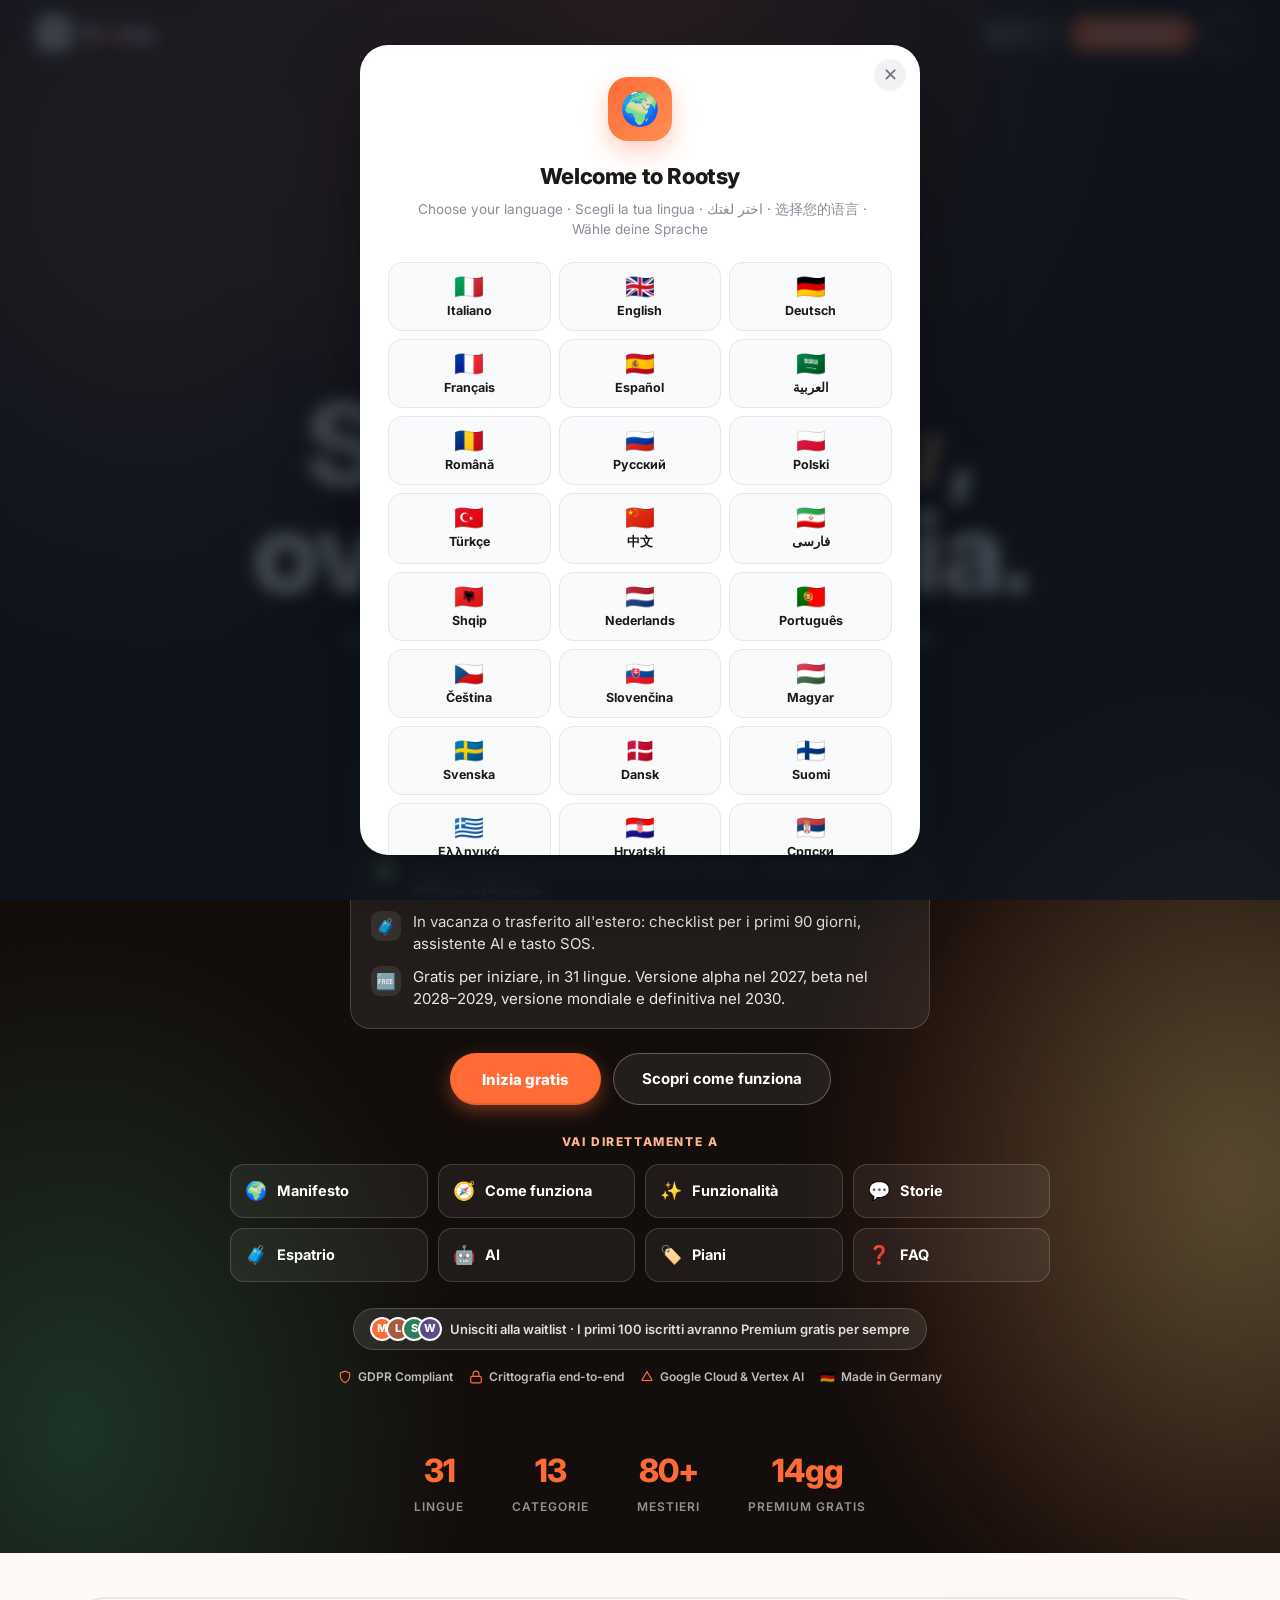
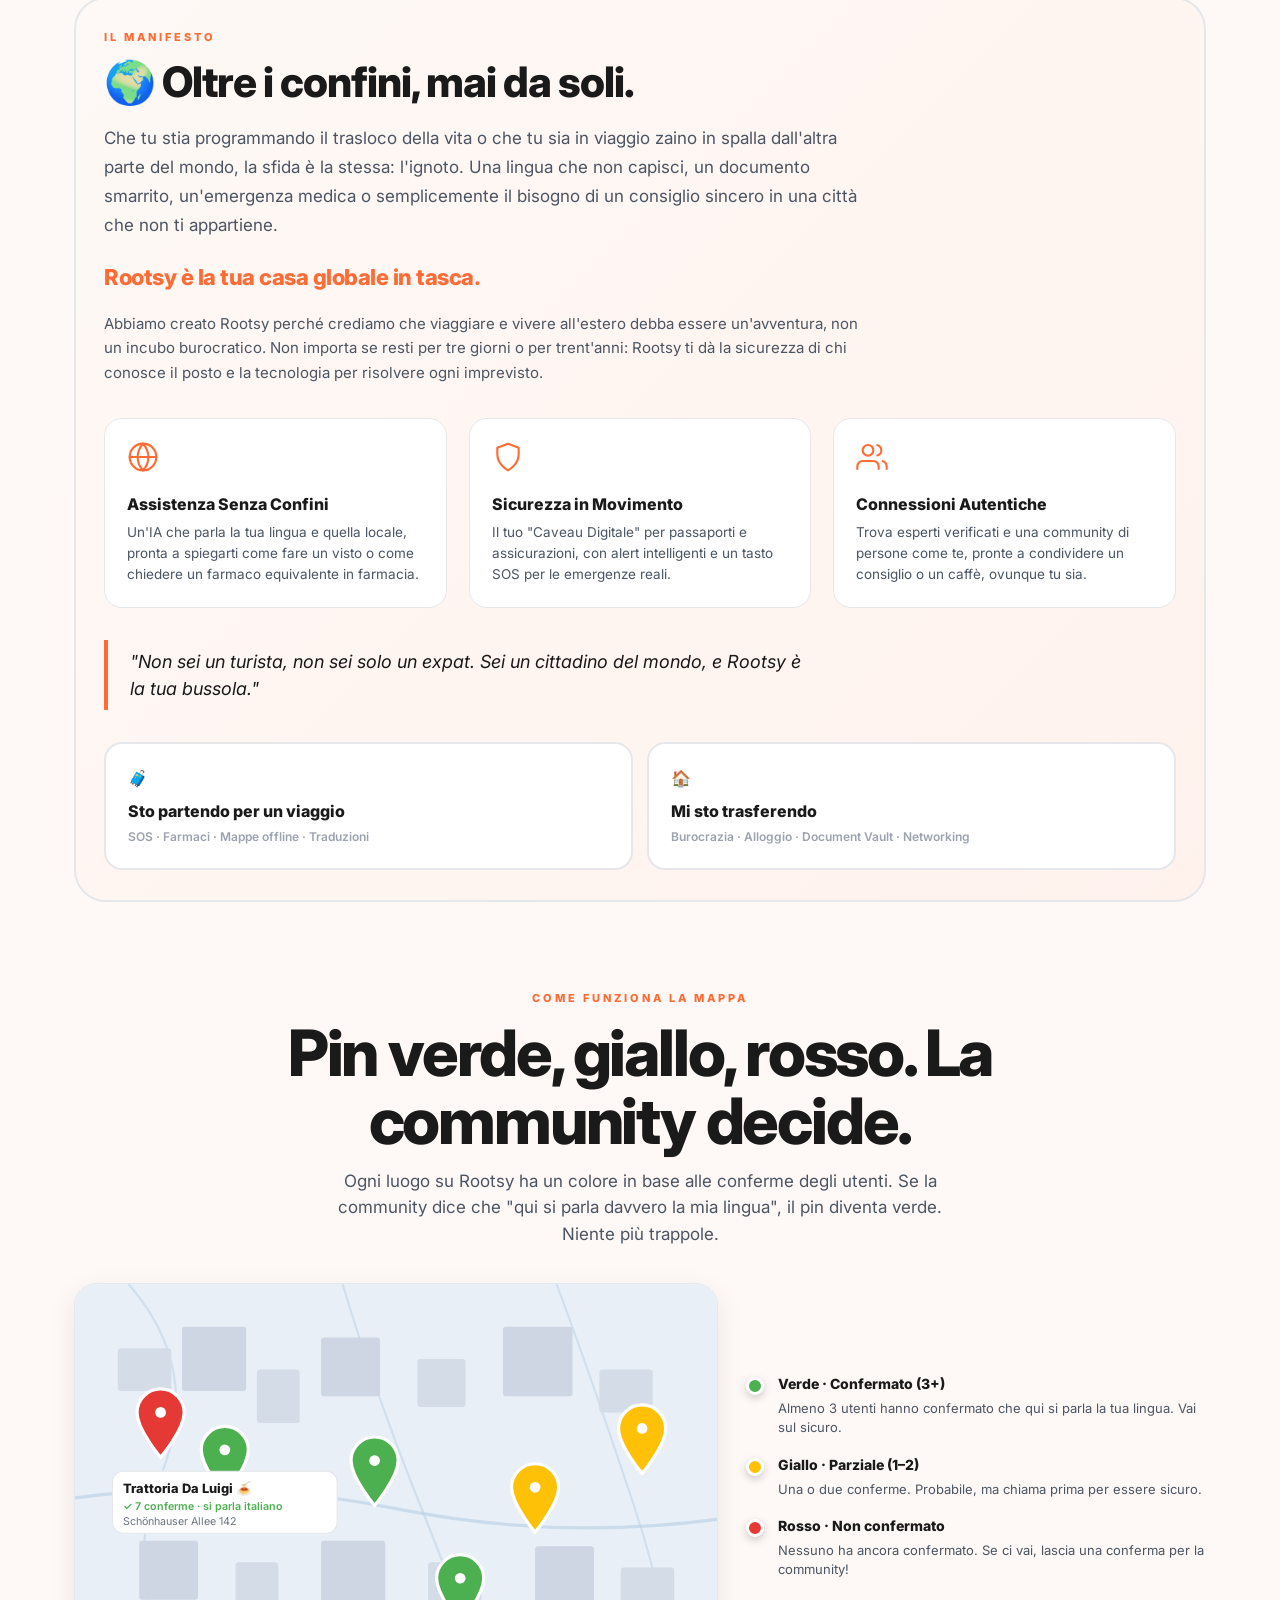
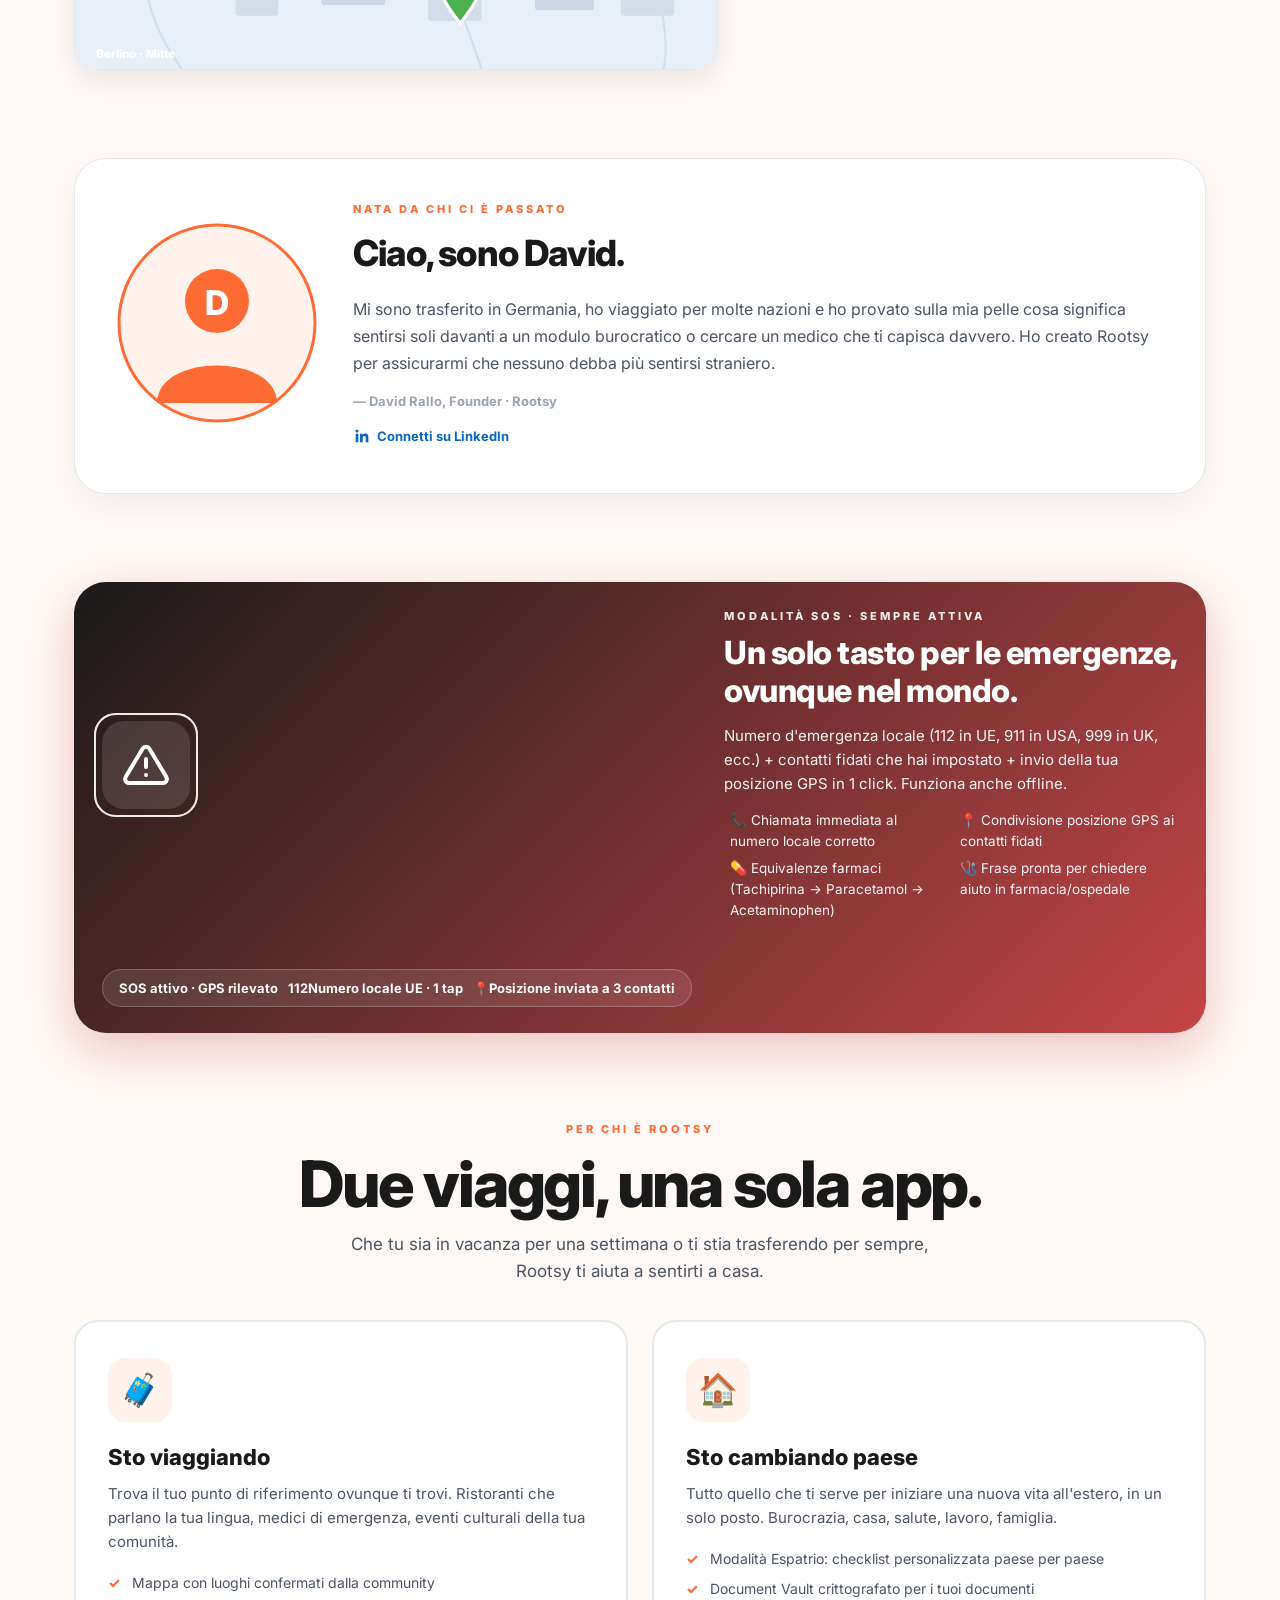
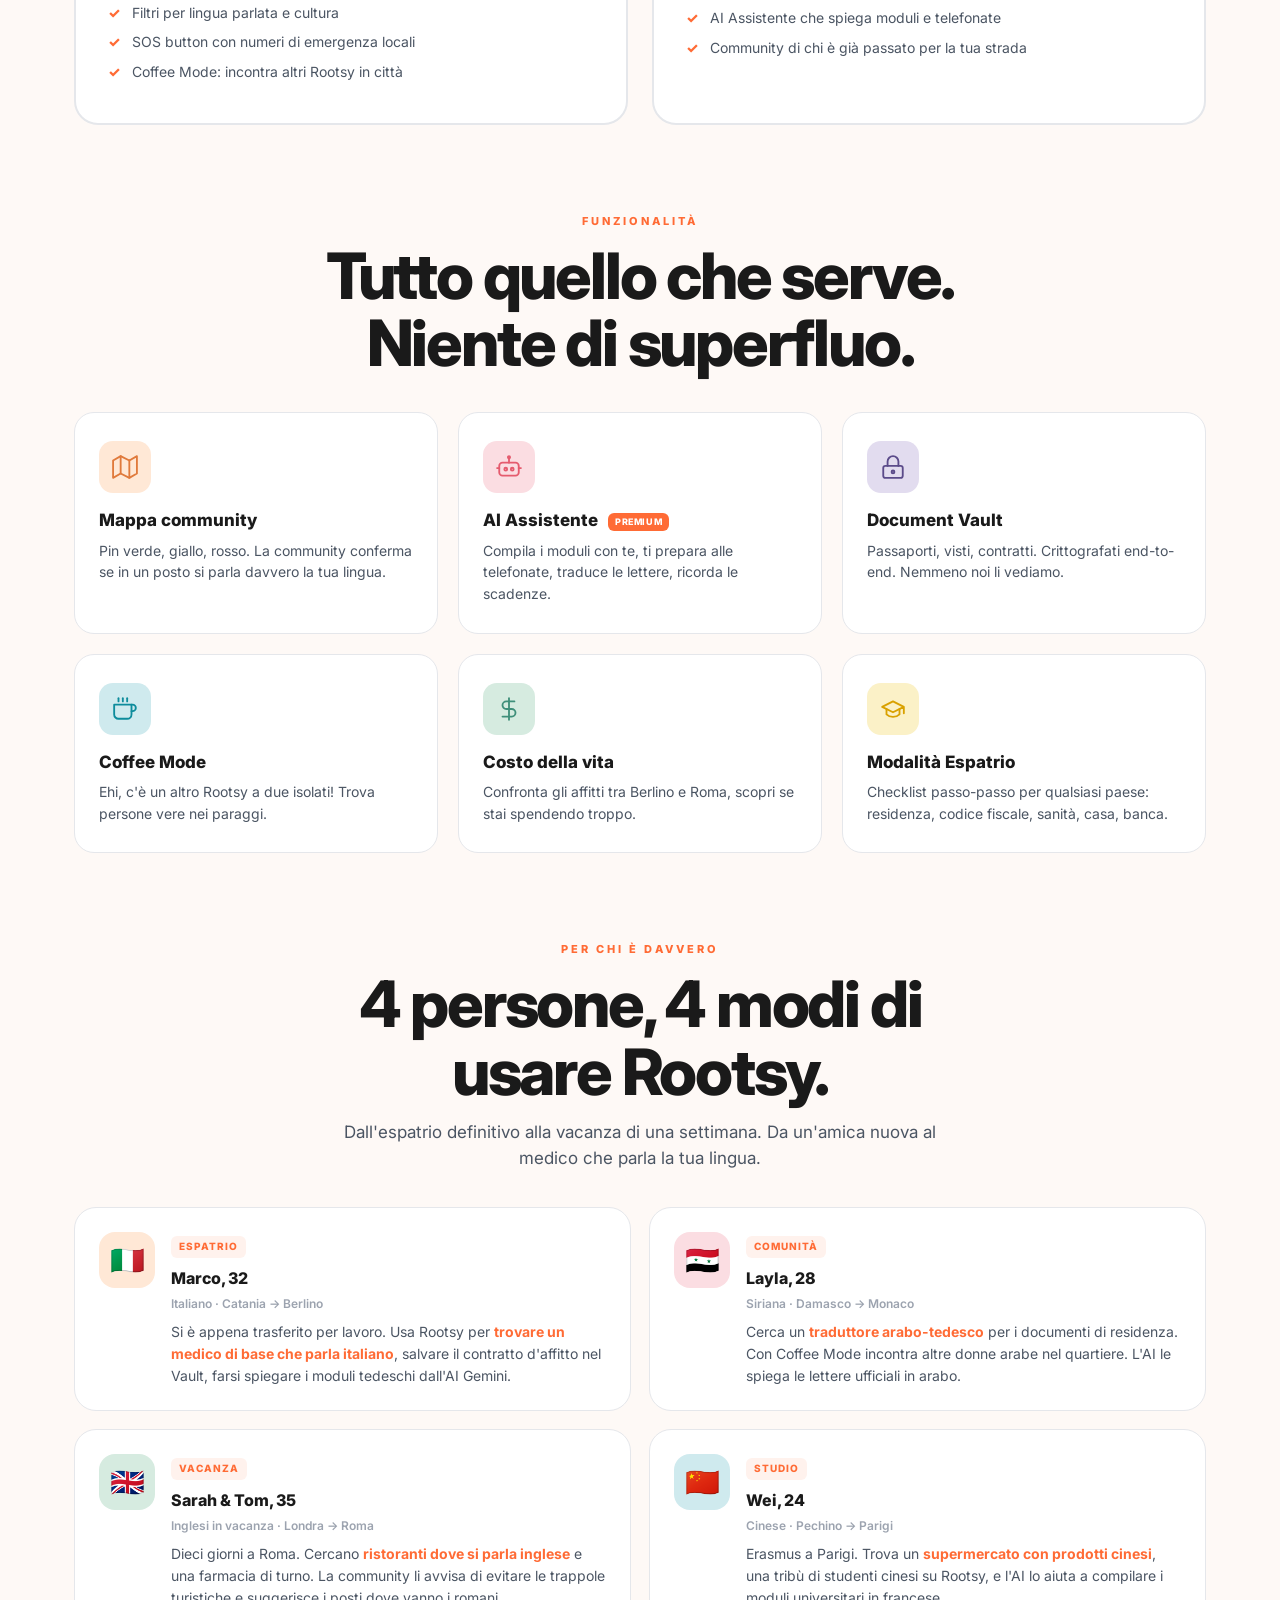
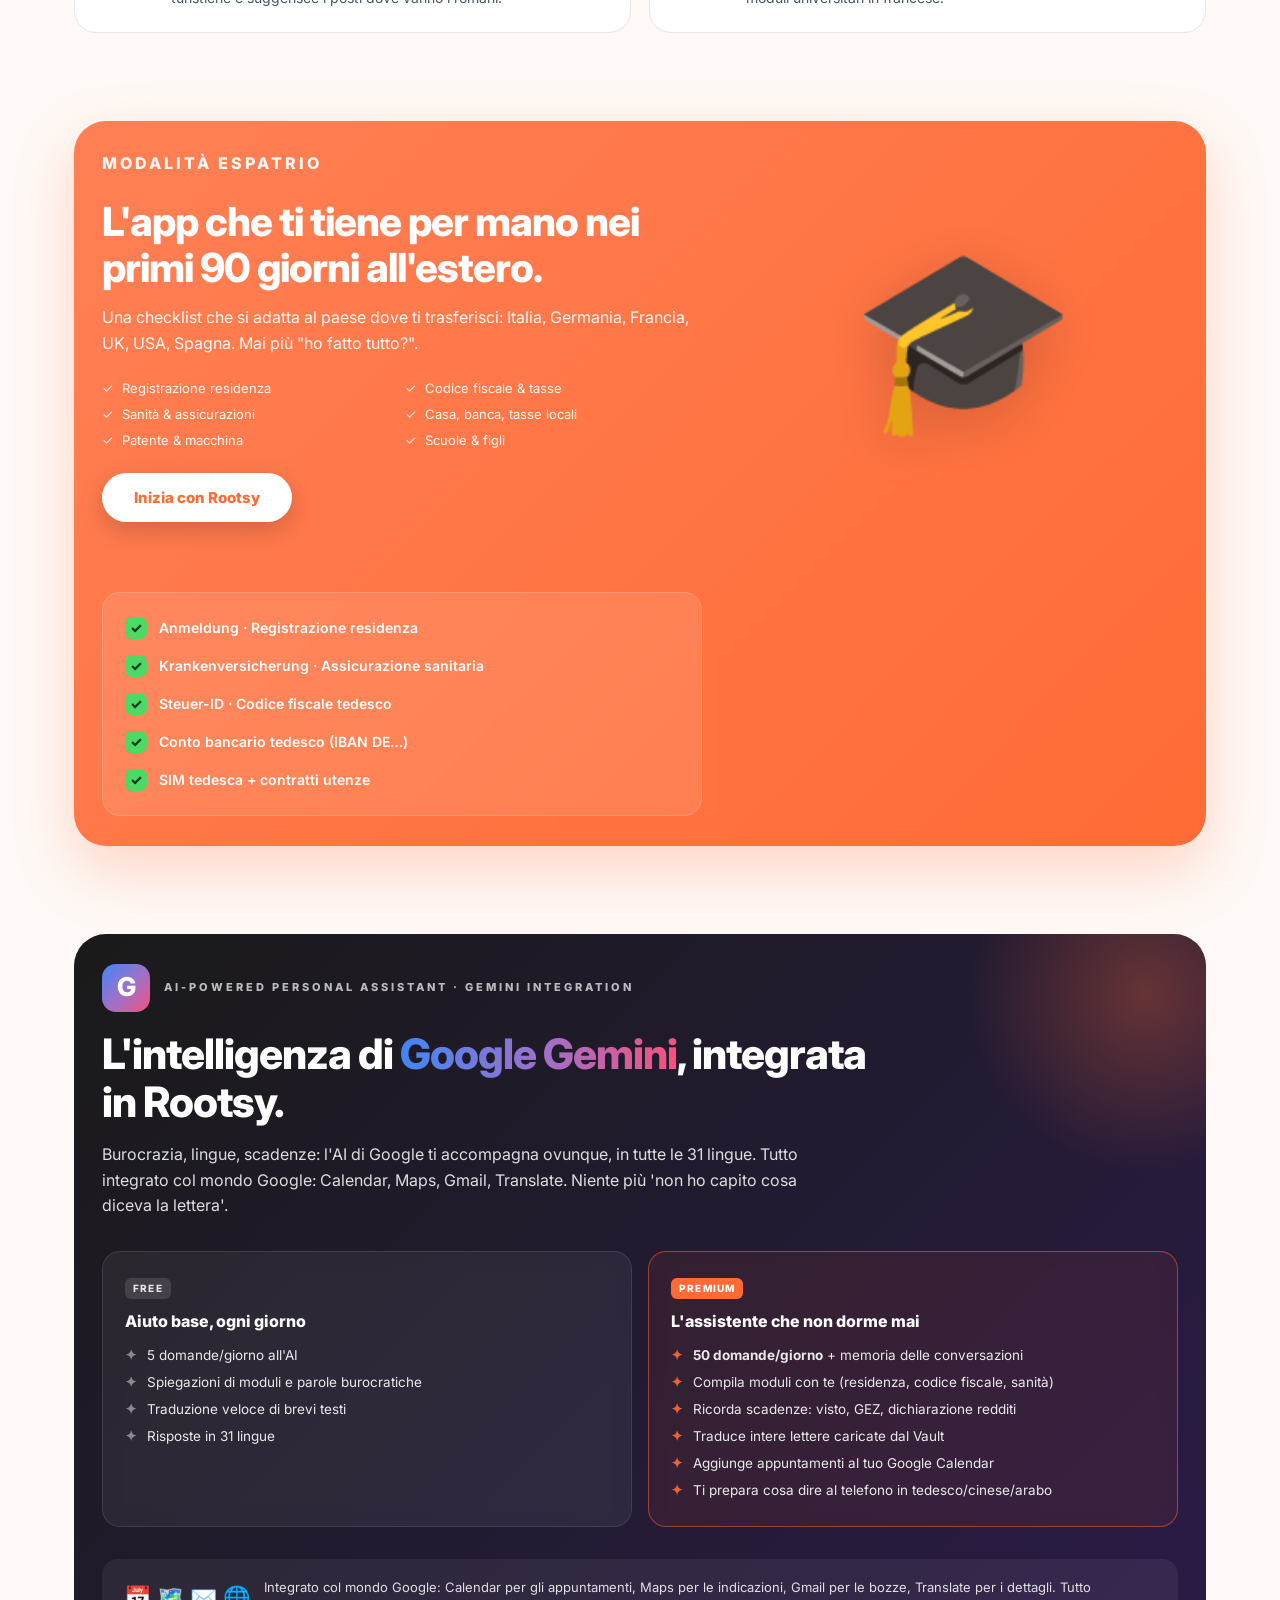
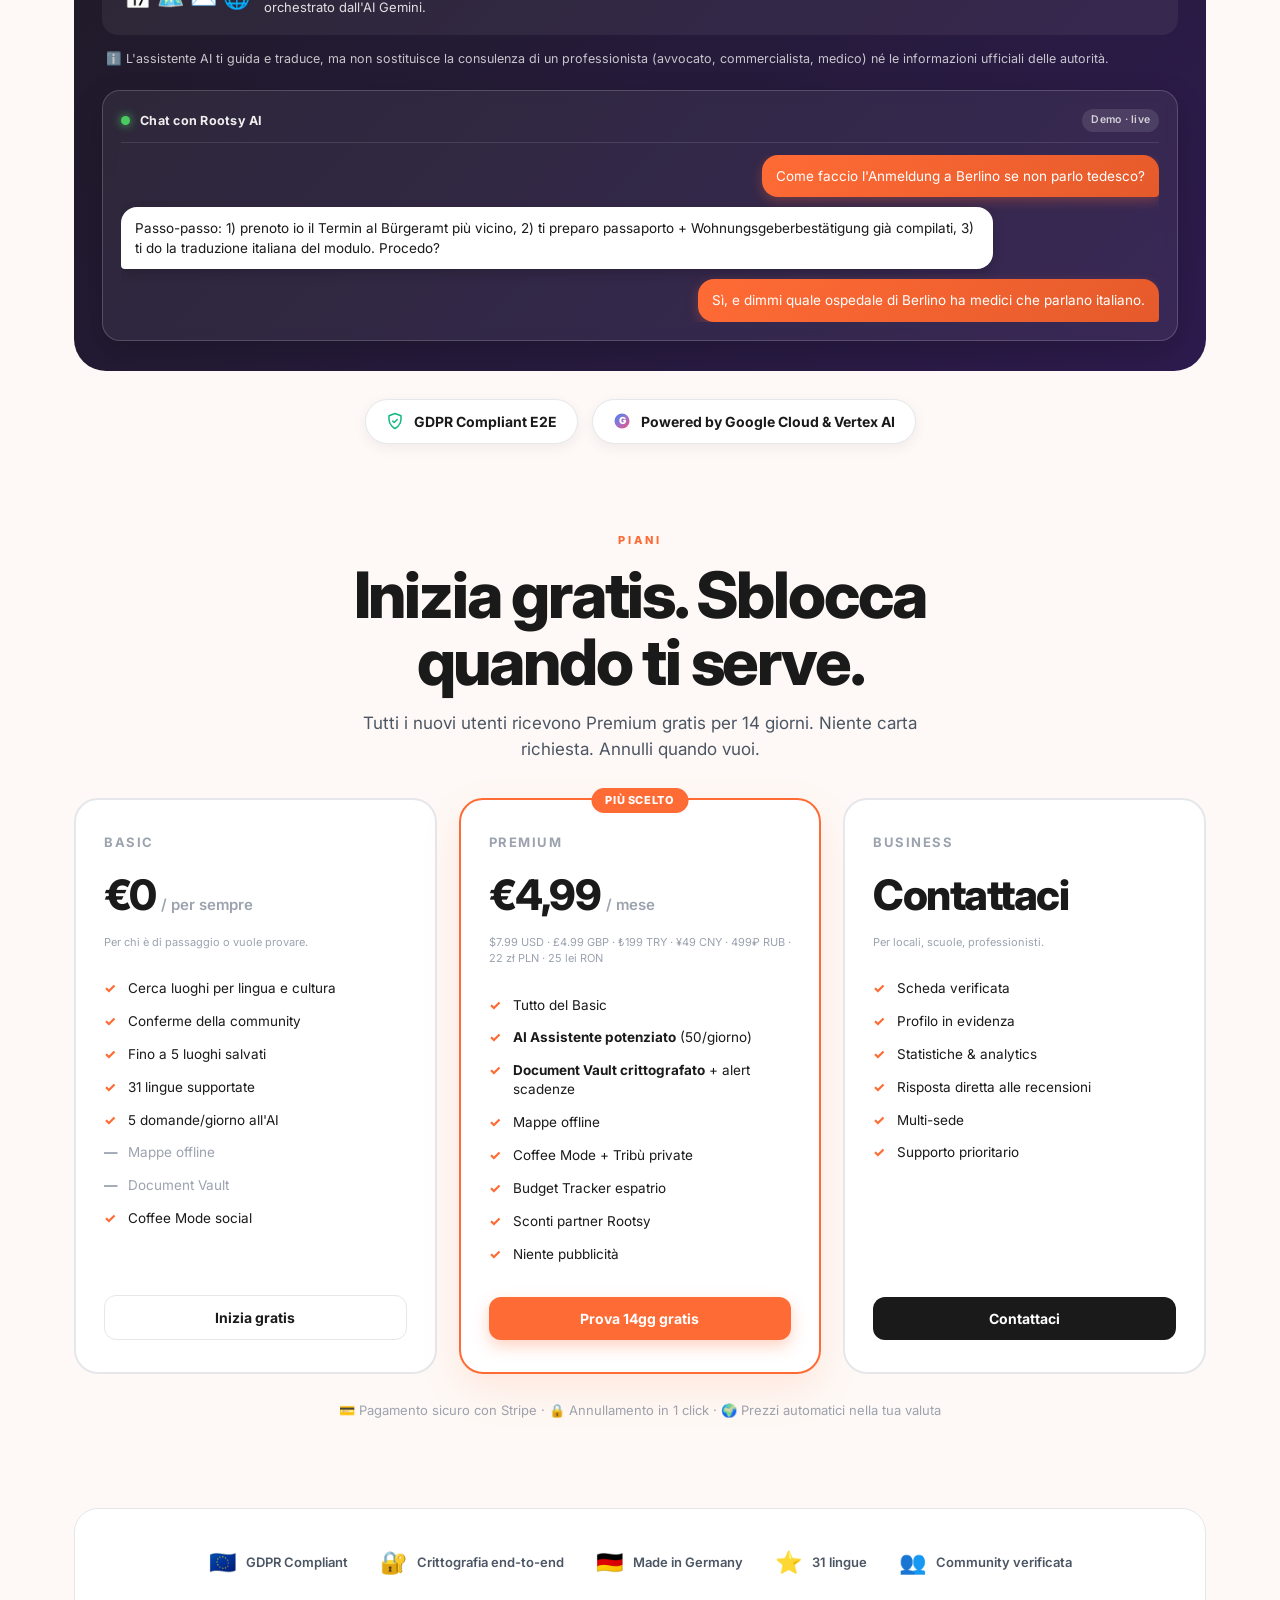
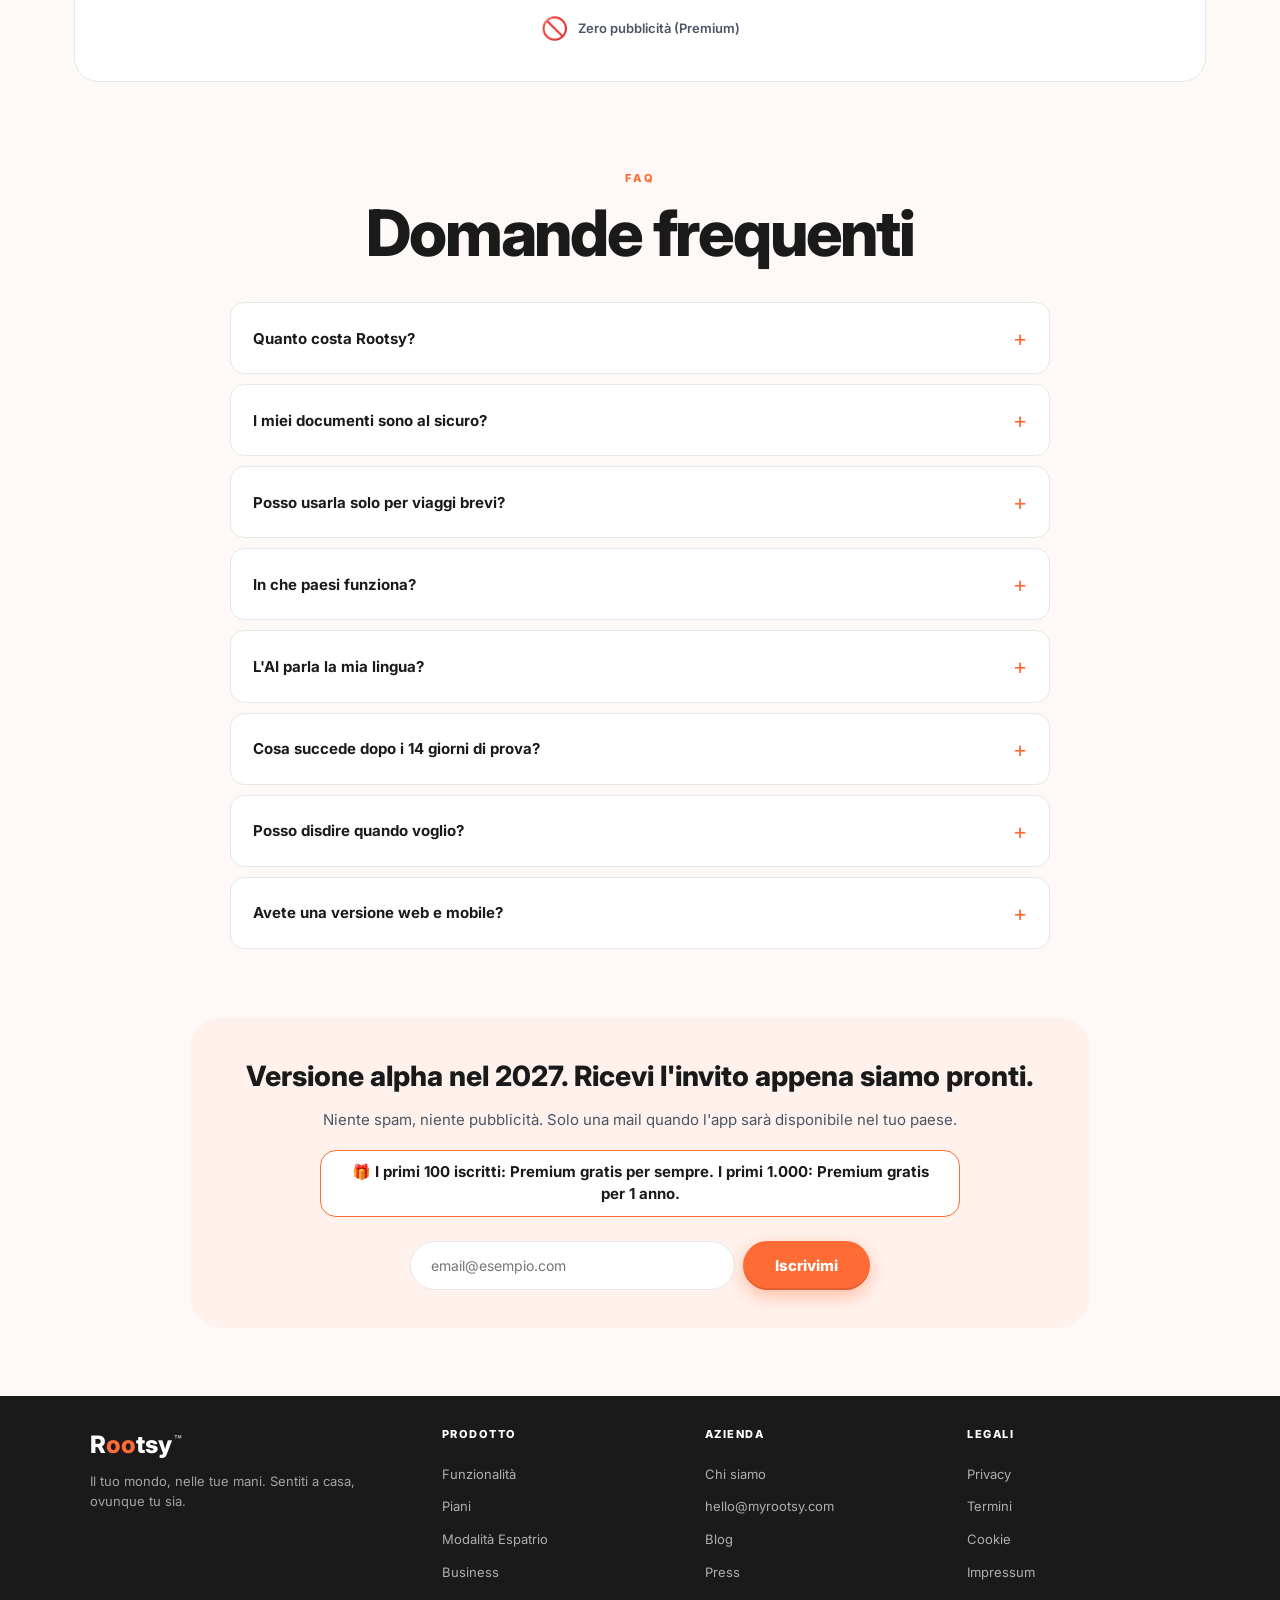
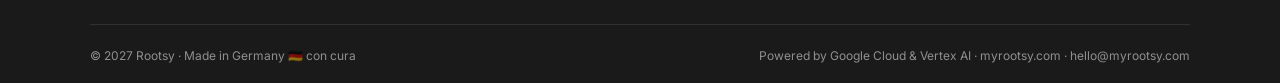
==== deploy/index.html @ c1e220be "Sito: codice di verifica Bing Webmaster Tools Co-Authored-By: Claude Opus 5.5 <noreply@anthropic.com" ====
<!DOCTYPE html>
<html lang="it">
<head>
<meta charset="UTF-8">
<meta name="viewport" content="width=device-width, initial-scale=1.0">
<meta name="msvalidate.01" content="74DC4D573C3343019129E6512A2AF3D1" />
<title>Rootsy — App per viaggiare e trasferirsi all'estero nella tua lingua</title>
<meta name="description" content="L&#x27;app per viaggi ed espatrio: trova ristoranti, medici, negozi e comunità che parlano la tua lingua, ovunque nel mondo. Aiuto con la burocrazia, assistente AI e SOS. In 31 lingue.">
<meta property="og:title" content="Rootsy — Travel &amp; moving-abroad app in your own language">
<meta property="og:description" content="The app for travel and moving abroad: find restaurants, doctors, shops and communities that speak your language, anywhere in the world. Paperwork help, AI assistant and SOS. In 31 languages.">
<meta property="og:image" content="https://myrootsy.com/og-image.png">
<meta property="og:image:width" content="1200">
<meta property="og:image:height" content="630">
<meta name="twitter:card" content="summary_large_image">
<meta name="twitter:title" content="Rootsy — Travel &amp; moving-abroad app in your own language">
<meta name="twitter:description" content="The app for travel and moving abroad: find restaurants, doctors, shops and communities that speak your language, anywhere in the world. Paperwork help, AI assistant and SOS. In 31 languages.">
<meta name="twitter:image" content="https://myrootsy.com/og-image.png">
<meta property="og:url" content="https://myrootsy.com/">
<!-- seo:start -->
<link rel="canonical" href="https://myrootsy.com/">
<link rel="alternate" hreflang="it" href="https://myrootsy.com/it/">
<link rel="alternate" hreflang="en" href="https://myrootsy.com/en/">
<link rel="alternate" hreflang="de" href="https://myrootsy.com/de/">
<link rel="alternate" hreflang="fr" href="https://myrootsy.com/fr/">
<link rel="alternate" hreflang="es" href="https://myrootsy.com/es/">
<link rel="alternate" hreflang="ar" href="https://myrootsy.com/ar/">
<link rel="alternate" hreflang="ro" href="https://myrootsy.com/ro/">
<link rel="alternate" hreflang="ru" href="https://myrootsy.com/ru/">
<link rel="alternate" hreflang="pl" href="https://myrootsy.com/pl/">
<link rel="alternate" hreflang="tr" href="https://myrootsy.com/tr/">
<link rel="alternate" hreflang="zh" href="https://myrootsy.com/zh/">
<link rel="alternate" hreflang="fa" href="https://myrootsy.com/fa/">
<link rel="alternate" hreflang="sq" href="https://myrootsy.com/sq/">
<link rel="alternate" hreflang="nl" href="https://myrootsy.com/nl/">
<link rel="alternate" hreflang="pt" href="https://myrootsy.com/pt/">
<link rel="alternate" hreflang="cs" href="https://myrootsy.com/cs/">
<link rel="alternate" hreflang="sk" href="https://myrootsy.com/sk/">
<link rel="alternate" hreflang="hu" href="https://myrootsy.com/hu/">
<link rel="alternate" hreflang="sv" href="https://myrootsy.com/sv/">
<link rel="alternate" hreflang="da" href="https://myrootsy.com/da/">
<link rel="alternate" hreflang="fi" href="https://myrootsy.com/fi/">
<link rel="alternate" hreflang="el" href="https://myrootsy.com/el/">
<link rel="alternate" hreflang="hr" href="https://myrootsy.com/hr/">
<link rel="alternate" hreflang="sr" href="https://myrootsy.com/sr/">
<link rel="alternate" hreflang="bg" href="https://myrootsy.com/bg/">
<link rel="alternate" hreflang="sl" href="https://myrootsy.com/sl/">
<link rel="alternate" hreflang="nb" href="https://myrootsy.com/nb/">
<link rel="alternate" hreflang="et" href="https://myrootsy.com/et/">
<link rel="alternate" hreflang="lv" href="https://myrootsy.com/lv/">
<link rel="alternate" hreflang="lt" href="https://myrootsy.com/lt/">
<link rel="alternate" hreflang="uk" href="https://myrootsy.com/uk/">
<link rel="alternate" hreflang="x-default" href="https://myrootsy.com/">
<!-- seo:end -->
<script type="application/ld+json">
{"@context":"https://schema.org","@graph":[
 {"@type":"Organization","@id":"https://myrootsy.com/#org","name":"Rootsy","url":"https://myrootsy.com/","logo":"https://myrootsy.com/rootsy-logo.jpg.jpeg","email":"hello@myrootsy.com","founder":{"@type":"Person","name":"David Rallo"}},
 {"@type":"WebSite","@id":"https://myrootsy.com/#site","name":"Rootsy","url":"https://myrootsy.com/","publisher":{"@id":"https://myrootsy.com/#org"},"inLanguage":["it","en","de","fr","es","ar","ro","ru","pl","tr","zh","fa","sq","nl","pt","cs","sk","hu","sv","da","fi","el","hr","sr","bg","sl","nb","et","lv","lt","uk"]}
]}
</script>
<link rel="icon" type="image/jpeg" href="/rootsy-logo.jpg.jpeg">
<link href="https://fonts.googleapis.com/css2?family=Inter:wght@400;500;600;700;800;900&display=swap" rel="stylesheet">
<style>
  :root {
    --orange: #FF6B35; --orange-light: #FF8055; --orange-soft: #FFF2ED;
    --terracotta: #A85B3C; --green: #2E7D5C;
    --cream: #FEF9F6; --white: #FFFFFF;
    --text: #1a1a1a; --text-mid: #4B5563; --text-soft: #9CA3AF; --text-muted: #6B7280;
    --border: #E5E7EB; --bg-soft: #F9FAFB;
  }
  *, *::before, *::after { box-sizing: border-box; margin: 0; padding: 0; }
  html { scroll-behavior: smooth; }
  body { font-family: 'Inter', -apple-system, BlinkMacSystemFont, 'Segoe UI', Roboto, sans-serif; background: var(--cream); color: var(--text); line-height: 1.55; -webkit-font-smoothing: antialiased; overflow-x: hidden; }
  [dir="rtl"] body { font-family: 'Inter', 'Tajawal', sans-serif; }
  a { color: var(--orange); text-decoration: none; }

  /* === NAV === */
  nav { position: fixed; top: 0; left: 0; right: 0; z-index: 100; display: flex; align-items: center; justify-content: space-between; padding: 14px 36px; background: rgba(254,249,246,0.93); backdrop-filter: blur(16px); border-bottom: 1px solid var(--border); }
  .nav-logo { display: flex; align-items: center; gap: 10px; text-decoration: none; }
  .nav-logo img { width: 36px; height: 36px; border-radius: 10px; object-fit: cover; }
  .nav-logo span { font-size: 22px; font-weight: 800; color: var(--text); letter-spacing: -0.5px; }
  .nav-logo span em { color: var(--orange); font-style: normal; }
  /* Link inline disattivati: ora SEMPRE hamburger menu (David, 2026-05-30) */
  .nav-links { display: none; }
  .nav-links a { font-size: 14px; font-weight: 500; color: var(--text-mid); transition: color .2s; }
  .nav-links a:hover { color: var(--orange); }
  .nav-right { display: flex; align-items: center; gap: 12px; }
  .lang-switcher { display: flex; gap: 2px; background: var(--bg-soft); border: 1px solid var(--border); border-radius: 999px; padding: 3px; }
  .lang-btn { background: none; border: none; cursor: pointer; font-family: inherit; font-size: 11px; font-weight: 700; color: var(--text-soft); padding: 5px 10px; border-radius: 999px; transition: all .15s; }
  .lang-btn.active { background: var(--orange); color: white; }
  .nav-cta { background: var(--orange); color: var(--white); border: none; border-radius: 24px; padding: 9px 22px; font-size: 14px; font-weight: 700; cursor: pointer; font-family: inherit; transition: transform .15s, box-shadow .15s; box-shadow: 0 4px 14px rgba(255,107,53,0.25); }
  .nav-cta:hover { transform: translateY(-1px); box-shadow: 0 6px 20px rgba(255,107,53,0.35); }
  /* Hamburger mobile */
  .nav-burger { display: inline-flex; background: transparent; border: 1px solid var(--border); border-radius: 10px; width: 38px; height: 38px; cursor: pointer; align-items: center; justify-content: center; padding: 0; transition: all .15s; }
  .nav-burger:hover { border-color: var(--orange); }
  .nav-burger span { display: block; width: 18px; height: 2px; background: var(--text); border-radius: 2px; position: relative; transition: all .25s; }
  .nav-burger span::before, .nav-burger span::after { content: ''; position: absolute; left: 0; width: 18px; height: 2px; background: var(--text); border-radius: 2px; transition: all .25s; }
  .nav-burger span::before { top: -6px; }
  .nav-burger span::after { top: 6px; }
  body.menu-open .nav-burger span { background: transparent; }
  body.menu-open .nav-burger span::before { transform: rotate(45deg) translate(4px,4px); }
  body.menu-open .nav-burger span::after { transform: rotate(-45deg) translate(4px,-4px); }
  /* Mobile drawer */
  .nav-drawer { position: fixed; top: 0; right: 0; width: min(86vw, 360px); height: 100vh; background: var(--cream, #FEF9F6); z-index: 999; transform: translateX(100%); transition: transform .35s cubic-bezier(.4,0,.2,1); display: flex; flex-direction: column; padding: 80px 28px 30px; box-shadow: -10px 0 40px rgba(0,0,0,.18); overflow-y: auto; }
  body.menu-open .nav-drawer { transform: translateX(0); }
  .nav-drawer a { font-size: 17px; font-weight: 700; color: var(--text); padding: 14px 4px; border-bottom: 1px solid var(--border); text-decoration: none; transition: color .15s; }
  .nav-drawer a:hover, .nav-drawer a:active { color: var(--orange); }
  .nav-drawer .nav-drawer-cta { margin-top: 22px; background: var(--orange); color: white; border: 0; padding: 14px; border-radius: 14px; font-size: 16px; font-weight: 800; cursor: pointer; }
  .nav-drawer-backdrop { position: fixed; inset: 0; background: rgba(0,0,0,.45); z-index: 998; opacity: 0; pointer-events: none; transition: opacity .3s; }
  body.menu-open .nav-drawer-backdrop { opacity: 1; pointer-events: auto; }

  /* === HERO === */
  .hero { min-height: 62vh; display: flex; flex-direction: column; align-items: center; justify-content: center; text-align: center; padding: 80px 24px 36px; position: relative; overflow: hidden; }
  .hero::before { content: ''; position: absolute; inset: 0; background: radial-gradient(ellipse 80% 60% at 50% 0%, rgba(255,107,53,0.10) 0%, transparent 70%), radial-gradient(ellipse 50% 40% at 80% 80%, rgba(46,125,92,0.06) 0%, transparent 60%); z-index: 0; }
  .hero > * { position: relative; z-index: 1; }
  .hero-badge { display: inline-flex; align-items: center; gap: 8px; background: var(--orange-soft); border: 1px solid rgba(255,107,53,0.25); border-radius: 24px; padding: 6px 16px; font-size: 11px; font-weight: 700; color: var(--orange); margin-bottom: 28px; letter-spacing: 1.2px; text-transform: uppercase; }
  .hero-badge .dot { width: 6px; height: 6px; background: var(--orange); border-radius: 50%; animation: pulse 2s infinite; }
  @keyframes pulse { 0%,100%{opacity:1;transform:scale(1)} 50%{opacity:0.5;transform:scale(1.3)} }
  .hero-logo { width: 88px; height: 88px; border-radius: 22px; object-fit: cover; margin-bottom: 28px; box-shadow: 0 16px 48px rgba(255,107,53,0.20); }
  .hero h1 { font-size: clamp(38px, 6vw, 68px); font-weight: 800; line-height: 1.05; color: var(--text); margin-bottom: 18px; max-width: 820px; letter-spacing: -1.5px; }
  .hero h1 em { color: var(--orange); font-style: normal; }
  .hero .lead { font-size: 19px; color: var(--text-mid); max-width: 600px; margin: 0 auto 36px; font-weight: 500; }
  .hero-ctas { display: flex; gap: 12px; flex-wrap: wrap; justify-content: center; }
  .btn-primary { background: var(--orange); color: white; border: none; border-radius: 28px; padding: 15px 32px; font-size: 15px; font-weight: 800; cursor: pointer; font-family: inherit; transition: all .2s; box-shadow: 0 6px 18px rgba(255,107,53,0.40), inset 0 -2px 0 rgba(0,0,0,0.10); }
  .btn-primary:hover { transform: translateY(-2px); box-shadow: 0 10px 28px rgba(255,107,53,0.40); }
  .btn-outline { background: white; color: var(--text); border: 1.5px solid var(--border); border-radius: 28px; padding: 13.5px 28px; font-size: 15px; font-weight: 700; cursor: pointer; font-family: inherit; transition: all .2s; }
  .btn-outline:hover { border-color: var(--orange); color: var(--orange); }
  .hero-stats { display: flex; justify-content: center; gap: 48px; margin-top: 60px; flex-wrap: wrap; }
  .stat-item { text-align: center; }
  .stat-num { font-size: 32px; font-weight: 800; color: var(--orange); letter-spacing: -1px; }
  .stat-label { font-size: 12px; color: var(--text-soft); margin-top: 2px; font-weight: 600; text-transform: uppercase; letter-spacing: 1px; }

  /* === SECTIONS === */
  section { padding: 44px 24px; max-width: 1180px; margin: 0 auto; }
  .section-eyebrow { font-size: 11px; font-weight: 800; letter-spacing: 3px; color: var(--orange); text-transform: uppercase; margin-bottom: 12px; }
  .section-title { font-size: clamp(30px, 4vw, 48px); font-weight: 800; line-height: 1.15; color: var(--text); margin-bottom: 14px; letter-spacing: -1px; }
  .section-sub { font-size: 17px; color: var(--text-mid); max-width: 620px; }
  .section-head { text-align: center; margin: 0 auto 36px; max-width: 720px; }
  .section-head .section-sub { margin: 0 auto; }

  /* === DUE TARGET === */
  .targets { display: grid; grid-template-columns: 1fr 1fr; gap: 24px; }
  .target-card { background: white; border: 2px solid var(--border); border-radius: 24px; padding: 36px 32px; transition: all .25s; }
  .target-card:hover { border-color: var(--orange); transform: translateY(-4px); box-shadow: 0 16px 36px rgba(255,107,53,0.10); }
  .target-icon { width: 64px; height: 64px; border-radius: 18px; background: var(--orange-soft); display: flex; align-items: center; justify-content: center; font-size: 32px; margin-bottom: 18px; }
  .target-card h3 { font-size: 22px; font-weight: 800; margin-bottom: 8px; color: var(--text); }
  .target-card p { font-size: 15px; color: var(--text-mid); line-height: 1.6; margin-bottom: 14px; }
  .target-list { list-style: none; padding: 0; margin: 0; }
  .target-list li { font-size: 14px; color: var(--text-mid); padding: 4px 0 4px 24px; position: relative; }
  .target-list li::before { content: '✓'; position: absolute; left: 0; color: var(--orange); font-weight: 800; }

  /* === FEATURES === */
  .features { display: grid; grid-template-columns: repeat(3, 1fr); gap: 20px; }
  .feature { background: white; border: 1px solid var(--border); border-radius: 20px; padding: 28px 24px; transition: all .25s; }
  .feature:hover { border-color: var(--orange); transform: translateY(-3px); box-shadow: 0 12px 30px rgba(0,0,0,0.06); }
  .feature-icon { width: 52px; height: 52px; border-radius: 14px; display: flex; align-items: center; justify-content: center; font-size: 26px; margin-bottom: 14px; }
  .feature h3 { font-size: 17px; font-weight: 800; margin-bottom: 6px; color: var(--text); }
  .feature p { font-size: 14px; color: var(--text-mid); line-height: 1.55; }
  .feature-tag { display: inline-block; background: var(--orange); color: white; font-size: 9px; font-weight: 800; padding: 2px 7px; border-radius: 6px; margin-left: 6px; vertical-align: middle; letter-spacing: 0.6px; }

  /* === EXPAT BANNER === */
  .banner { background: linear-gradient(135deg, #FF8055 0%, #FF6B35 100%); border-radius: 32px; padding: 30px 28px; color: white; display: grid; grid-template-columns: 1.4fr 1fr; gap: 48px; align-items: center; box-shadow: 0 24px 60px rgba(255,107,53,0.25); }
  .banner-eyebrow { font-size: 11px; font-weight: 800; letter-spacing: 3px; text-transform: uppercase; opacity: 0.9; margin-bottom: 14px; }
  .banner h2 { font-size: clamp(26px, 3.5vw, 40px); font-weight: 800; line-height: 1.15; margin-bottom: 14px; letter-spacing: -1px; }
  .banner p { font-size: 16px; opacity: 0.95; line-height: 1.6; margin-bottom: 22px; }
  .banner-list { list-style: none; padding: 0; margin: 0 0 22px; display: grid; grid-template-columns: 1fr 1fr; gap: 6px; }
  .banner-list li { font-size: 13px; opacity: 0.95; padding-left: 20px; position: relative; }
  .banner-list li::before { content: '✓'; position: absolute; left: 0; opacity: 0.9; }
  .banner .btn-primary { background: white; color: var(--orange); box-shadow: 0 8px 24px rgba(0,0,0,0.18); }
  .banner-art { font-size: 180px; text-align: center; opacity: 0.95; line-height: 1; filter: drop-shadow(0 12px 30px rgba(0,0,0,0.18)); }

  /* === PRICING === */
  .pricing { display: grid; grid-template-columns: repeat(3, 1fr); gap: 22px; }
  .price-card { background: white; border: 2px solid var(--border); border-radius: 24px; padding: 32px 28px; position: relative; display: flex; flex-direction: column; }
  .price-card.featured { border-color: var(--orange); box-shadow: 0 16px 40px rgba(255,107,53,0.12); transform: translateY(-8px); }
  .price-badge { position: absolute; top: -12px; left: 50%; transform: translateX(-50%); background: var(--orange); color: white; font-size: 11px; font-weight: 800; padding: 4px 14px; border-radius: 999px; letter-spacing: 0.6px; }
  .plan-name { font-size: 13px; font-weight: 700; text-transform: uppercase; letter-spacing: 1.5px; color: var(--text-soft); margin-bottom: 10px; }
  .plan-price { display: flex; align-items: baseline; gap: 6px; margin-bottom: 6px; }
  .price-amount { font-size: 42px; font-weight: 800; color: var(--text); letter-spacing: -1.5px; }
  .price-period { font-size: 15px; color: var(--text-soft); font-weight: 600; }
  .price-alt { font-size: 11px; color: var(--text-soft); margin-bottom: 22px; line-height: 1.5; }
  .price-features { list-style: none; padding: 0; margin: 0 0 26px; flex: 1; }
  .price-features li { font-size: 13.5px; color: var(--text); padding: 7px 0 7px 24px; position: relative; line-height: 1.4; }
  .price-features li::before { content: '✓'; position: absolute; left: 0; color: var(--orange); font-weight: 800; }
  .price-features li.muted { color: var(--text-soft); }
  .price-features li.muted::before { content: '—'; color: var(--text-soft); }
  .price-cta { width: 100%; padding: 13px; border-radius: 12px; font-size: 14px; font-weight: 700; cursor: pointer; font-family: inherit; border: none; transition: all .15s; }
  .price-cta.primary { background: var(--orange); color: white; box-shadow: 0 6px 16px rgba(255,107,53,0.30); }
  .price-cta.primary:hover { transform: translateY(-1px); }
  .price-cta.outline { background: white; color: var(--text); border: 1.5px solid var(--border); }
  .price-cta.outline:hover { border-color: var(--orange); color: var(--orange); }
  .price-cta.dark { background: var(--text); color: white; }
  .pricing-note { text-align: center; margin-top: 26px; font-size: 13px; color: var(--text-soft); }

  /* === TRUST === */
  .trust { background: white; border-radius: 24px; padding: 36px 40px; border: 1px solid var(--border); display: flex; gap: 32px; flex-wrap: wrap; align-items: center; justify-content: center; }
  .trust-item { display: flex; align-items: center; gap: 10px; font-size: 13px; font-weight: 600; color: var(--text-mid); }
  .trust-item .ico { font-size: 22px; }

  /* === FAQ === */
  .faq-list { max-width: 820px; margin: 0 auto; display: flex; flex-direction: column; gap: 10px; }
  .faq-item { background: white; border: 1px solid var(--border); border-radius: 14px; overflow: hidden; transition: border-color .2s; }
  .faq-item[open] { border-color: var(--orange); }
  .faq-item summary { padding: 18px 22px; font-size: 15px; font-weight: 700; cursor: pointer; list-style: none; display: flex; justify-content: space-between; align-items: center; gap: 12px; color: var(--text); }
  .faq-item summary::-webkit-details-marker { display: none; }
  .faq-item summary::after { content: '+'; font-size: 22px; color: var(--orange); font-weight: 400; transition: transform .2s; }
  .faq-item[open] summary::after { transform: rotate(45deg); }
  .faq-item .faq-body { padding: 0 22px 18px; font-size: 14px; color: var(--text-mid); line-height: 1.65; }

  /* === BUSINESS === */
  .biz { background: var(--text); color: white; border-radius: 32px; padding: 30px 28px; display: grid; grid-template-columns: 1.3fr 1fr; gap: 40px; align-items: center; }
  .biz h2 { font-size: clamp(26px, 3.5vw, 38px); font-weight: 800; margin-bottom: 14px; letter-spacing: -0.8px; line-height: 1.2; }
  .biz p { font-size: 16px; opacity: 0.85; margin-bottom: 22px; line-height: 1.6; }
  .biz-form { display: flex; gap: 8px; flex-wrap: wrap; }
  .biz-form input { flex: 1; min-width: 220px; padding: 14px 18px; border: none; border-radius: 12px; font-family: inherit; font-size: 14px; }

  /* === BETA === */
  .beta { text-align: center; padding: 38px 24px; background: var(--orange-soft); border-radius: 32px; max-width: 900px; margin: 24px auto; }
  .beta h2 { font-size: 28px; font-weight: 800; margin-bottom: 10px; color: var(--text); }
  .beta p { font-size: 15px; color: var(--text-mid); margin-bottom: 24px; }
  .beta p.beta-perk { display: inline-block; background: #fff; border: 1.5px solid var(--orange); color: var(--text); font-weight: 700; font-size: 15px; line-height: 1.5; padding: 10px 18px; border-radius: 16px; margin: -6px auto 24px; max-width: 640px; }
  .beta-form { display: flex; gap: 8px; max-width: 460px; margin: 0 auto; flex-wrap: wrap; justify-content: center; }
  .beta-form input { flex: 1; min-width: 240px; padding: 14px 20px; border: 1.5px solid var(--border); border-radius: 28px; font-family: inherit; font-size: 14px; background: white; }

  /* === FOOTER === */
  footer { background: var(--text); color: rgba(255,255,255,0.85); padding: 30px 24px 18px; }
  .foot-grid { max-width: 1100px; margin: 0 auto; display: grid; grid-template-columns: 1.4fr 1fr 1fr 1fr; gap: 40px; padding-bottom: 36px; border-bottom: 1px solid rgba(255,255,255,0.10); }
  .foot-brand h3 { font-size: 24px; font-weight: 800; color: white; margin-bottom: 8px; }
  .foot-brand p { font-size: 13px; opacity: 0.7; line-height: 1.6; max-width: 320px; }
  .foot-col h4 { font-size: 11px; font-weight: 800; text-transform: uppercase; letter-spacing: 1.5px; color: white; margin-bottom: 14px; }
  .foot-col ul { list-style: none; padding: 0; margin: 0; }
  .foot-col li { padding: 4px 0; }
  .foot-col a { color: rgba(255,255,255,0.65); font-size: 13px; }
  .foot-col a:hover { color: var(--orange); }
  .foot-bottom { max-width: 1100px; margin: 0 auto; padding-top: 22px; display: flex; justify-content: space-between; align-items: center; flex-wrap: wrap; gap: 12px; font-size: 12px; opacity: 0.6; }

    /* === GEMINI === */
  .gemini { background: linear-gradient(135deg, #1a1a1a 0%, #2d1b4e 100%); border-radius: 32px; padding: 30px 28px; color: white; position: relative; overflow: hidden; }
  .gemini::before { content: ''; position: absolute; top: -120px; right: -120px; width: 360px; height: 360px; border-radius: 50%; background: radial-gradient(circle, rgba(255,107,53,0.30) 0%, transparent 70%); }
  .gemini-head { display: flex; align-items: center; gap: 14px; margin-bottom: 18px; position: relative; z-index: 1; }
  .gemini-logo { width: 48px; height: 48px; border-radius: 14px; background: linear-gradient(135deg, #4285F4 0%, #9B72CB 50%, #F6517E 100%); display: flex; align-items: center; justify-content: center; font-size: 26px; font-weight: 800; color: white; flex-shrink: 0; }
  .gemini-eyebrow { font-size: 11px; font-weight: 800; letter-spacing: 3px; text-transform: uppercase; opacity: 0.7; }
  .gemini-title { font-size: clamp(28px, 4vw, 42px); font-weight: 800; line-height: 1.15; margin-bottom: 16px; letter-spacing: -1px; position: relative; z-index: 1; max-width: 800px; }
  .gemini-title em { background: linear-gradient(90deg, #4285F4, #9B72CB, #F6517E); -webkit-background-clip: text; -webkit-text-fill-color: transparent; background-clip: text; font-style: normal; }
  .gemini-lead { font-size: 16px; opacity: 0.85; line-height: 1.6; margin-bottom: 32px; max-width: 720px; position: relative; z-index: 1; }
  .gemini-grid { display: grid; grid-template-columns: 1fr 1fr; gap: 16px; margin-bottom: 32px; position: relative; z-index: 1; }
  .gemini-card { background: rgba(255,255,255,0.06); border: 1px solid rgba(255,255,255,0.10); border-radius: 18px; padding: 22px; backdrop-filter: blur(8px); }
  .gemini-card.premium { border-color: rgba(255,107,53,0.50); background: rgba(255,107,53,0.08); }
  .gemini-card-tag { display: inline-block; font-size: 10px; font-weight: 800; letter-spacing: 1.2px; padding: 3px 8px; border-radius: 6px; margin-bottom: 10px; }
  .gemini-card.free .gemini-card-tag { background: rgba(255,255,255,0.12); color: rgba(255,255,255,0.85); }
  .gemini-card.premium .gemini-card-tag { background: var(--orange); color: white; }
  .gemini-card h4 { font-size: 16px; font-weight: 800; margin-bottom: 8px; }
  .gemini-card ul { list-style: none; padding: 0; margin: 0; }
  .gemini-card li { font-size: 13.5px; padding: 4px 0 4px 22px; position: relative; line-height: 1.4; opacity: 0.9; }
  .gemini-card li::before { content: '✦'; position: absolute; left: 0; color: var(--orange); font-weight: 800; }
  .gemini-card.free li::before { color: rgba(255,255,255,0.50); }
  .google-strip { display: flex; align-items: center; gap: 14px; padding: 18px 22px; background: rgba(255,255,255,0.06); border-radius: 16px; flex-wrap: wrap; position: relative; z-index: 1; }
  .google-strip-icons { display: flex; gap: 10px; font-size: 22px; }
  .google-strip-text { font-size: 13px; opacity: 0.85; flex: 1; min-width: 240px; }
  .ai-disclaimer { margin: 14px 4px 0; font-size: 12.5px; line-height: 1.55; opacity: 0.75; position: relative; z-index: 1; }
  /* === TRUST STRIP (sotto Gemini) === */
  .trust-strip { display: flex; gap: 14px; justify-content: center; flex-wrap: wrap; margin-top: 28px; padding: 0 20px; }
  .trust-pill { display: inline-flex; align-items: center; gap: 10px; background: white; border: 1px solid var(--border); border-radius: 999px; padding: 11px 20px; font-size: 14px; font-weight: 700; color: var(--text-dark, #1A1A1A); box-shadow: 0 4px 14px rgba(0,0,0,0.06); transition: transform 150ms, box-shadow 150ms; }
  .trust-pill:hover { transform: translateY(-2px); box-shadow: 0 6px 20px rgba(0,0,0,0.10); }
  .trust-pill svg { flex-shrink: 0; }
  
    /* === STORIES === */
  .stories { display: grid; grid-template-columns: repeat(2, 1fr); gap: 18px; }
  .story { background: white; border: 1px solid var(--border); border-radius: 22px; padding: 24px; transition: all .25s; display: flex; gap: 16px; }
  .story:hover { border-color: var(--orange); transform: translateY(-3px); box-shadow: 0 12px 32px rgba(255,107,53,0.10); }
  .story-avatar { width: 56px; height: 56px; border-radius: 16px; flex-shrink: 0; display: flex; align-items: center; justify-content: center; font-size: 28px; }
  .story-body { flex: 1; min-width: 0; }
  .story-tag { display: inline-block; font-size: 10px; font-weight: 800; letter-spacing: 1px; padding: 3px 8px; border-radius: 6px; background: var(--orange-soft); color: var(--orange); margin-bottom: 8px; text-transform: uppercase; }
  .story h4 { font-size: 16px; font-weight: 800; margin-bottom: 4px; color: var(--text); }
  .story-route { font-size: 12px; color: var(--text-soft); margin-bottom: 8px; font-weight: 600; }
  .story p { font-size: 14px; color: var(--text-mid); line-height: 1.55; }
  .story p strong { color: var(--orange); }
  
  /* === MANIFESTO === */
  .manifesto { background: linear-gradient(135deg, #FEF9F6 0%, #FFF2ED 100%); border: 2px solid var(--border); border-radius: 32px; padding: 30px 28px; }
  .manifesto-eyebrow { font-size: 11px; font-weight: 800; letter-spacing: 3px; color: var(--orange); text-transform: uppercase; margin-bottom: 12px; }
  .manifesto-title { font-size: clamp(28px, 4vw, 42px); font-weight: 800; letter-spacing: -1px; margin-bottom: 18px; line-height: 1.15; }
  .manifesto-lead { font-size: 17px; color: var(--text-mid); line-height: 1.7; margin-bottom: 20px; max-width: 760px; }
  .manifesto-claim { font-size: 22px; font-weight: 800; color: var(--orange); margin-bottom: 18px; letter-spacing: -0.5px; }
  .manifesto-body { font-size: 15px; color: var(--text-mid); line-height: 1.65; margin-bottom: 32px; max-width: 760px; }
  .manifesto-pillars { display: grid; grid-template-columns: repeat(3, 1fr); gap: 22px; margin-bottom: 32px; }
  .pillar { background: white; border-radius: 18px; padding: 22px; border: 1px solid var(--border); }
  .pillar-icon { width: 32px; height: 32px; color: var(--orange); margin-bottom: 12px; }
  .pillar h4 { font-size: 16px; font-weight: 800; margin-bottom: 6px; color: var(--text); }
  .pillar p { font-size: 13.5px; color: var(--text-mid); line-height: 1.55; }
  .manifesto-quote { font-size: 18px; font-style: italic; color: var(--text); border-left: 4px solid var(--orange); padding: 8px 22px; margin: 28px 0 32px; max-width: 720px; line-height: 1.5; }
  .manifesto-toggle { display: grid; grid-template-columns: 1fr 1fr; gap: 14px; }
  .toggle-btn { display: flex; flex-direction: column; align-items: flex-start; background: white; border: 2px solid var(--border); border-radius: 18px; padding: 22px; text-decoration: none; transition: all .2s; }
  .toggle-btn:hover { border-color: var(--orange); transform: translateY(-3px); box-shadow: 0 12px 30px rgba(255,107,53,0.12); }
  .toggle-emoji { font-size: 32px; margin-bottom: 8px; }
  .toggle-btn span { font-size: 16px; font-weight: 800; color: var(--text); }
  .toggle-btn small { font-size: 12px; color: var(--text-soft); margin-top: 4px; font-weight: 600; }

  /* === MAP DEMO === */
  .mapdemo-wrap { display: grid; grid-template-columns: 1.4fr 1fr; gap: 28px; align-items: stretch; }
  .mapdemo-svg { width: 100%; border-radius: 22px; border: 1px solid var(--border); box-shadow: 0 10px 30px rgba(0,0,0,0.08); display: block; direction: ltr; }
  .mapdemo-svg text { direction: ltr; unicode-bidi: isolate; }
  .mapdemo-legend { display: flex; flex-direction: column; gap: 16px; justify-content: center; }
  .ml-row { display: flex; gap: 14px; align-items: flex-start; }
  .ml-pin { flex-shrink: 0; width: 18px; height: 18px; border-radius: 50%; border: 3px solid white; box-shadow: 0 3px 8px rgba(0,0,0,0.2); margin-top: 4px; }
  .ml-green { background: #4CAF50; }
  .ml-yellow { background: #FFC107; }
  .ml-red { background: #E53935; }
  .ml-row strong { display: block; font-size: 14px; color: var(--text); font-weight: 800; margin-bottom: 4px; }
  .ml-row p { font-size: 13px; color: var(--text-mid); line-height: 1.5; }

  /* === FOUNDER === */
  .founder { background: white; border: 1px solid var(--border); border-radius: 32px; padding: 42px; display: grid; grid-template-columns: 200px 1fr; gap: 36px; align-items: center; box-shadow: 0 12px 36px rgba(0,0,0,0.05); }
  .founder-photo svg { width: 100%; max-width: 200px; }
  .founder-eyebrow { font-size: 11px; font-weight: 800; letter-spacing: 3px; color: var(--orange); text-transform: uppercase; margin-bottom: 8px; }
  .founder-name { font-size: clamp(26px, 3.5vw, 36px); font-weight: 800; letter-spacing: -0.8px; margin-bottom: 14px; }
  .founder-text { font-size: 16px; color: var(--text-mid); line-height: 1.7; margin-bottom: 14px; }
  .founder-sign { font-size: 13px; color: var(--text-soft); font-weight: 700; }

  /* === SOS === */
  .sos-banner { background: linear-gradient(135deg, #1a1a1a 0%, #C44545 100%); color: white; border-radius: 32px; padding: 26px 28px; display: grid; grid-template-columns: auto 1fr; gap: 32px; align-items: center; box-shadow: 0 16px 48px rgba(196,69,69,0.30); }
  .sos-icon { background: rgba(255,255,255,0.12); width: 88px; height: 88px; border-radius: 22px; display: flex; align-items: center; justify-content: center; color: white; }
  .sos-eyebrow { font-size: 11px; font-weight: 800; letter-spacing: 3px; opacity: 0.9; text-transform: uppercase; margin-bottom: 8px; }
  .sos-title { font-size: clamp(22px, 3vw, 32px); font-weight: 800; line-height: 1.2; margin-bottom: 14px; letter-spacing: -0.5px; }
  .sos-text { font-size: 15px; opacity: 0.95; line-height: 1.6; margin-bottom: 14px; }
  .sos-list { list-style: none; padding: 0; margin: 0; display: grid; grid-template-columns: 1fr 1fr; gap: 6px; }
  .sos-list li { font-size: 13.5px; opacity: 0.95; padding-left: 6px; }

  /* === STICKY MOBILE CTA === */
  .sticky-cta { display: none; position: fixed; bottom: 14px; left: 14px; right: 14px; z-index: 90; background: var(--orange); color: white; padding: 14px 20px; border-radius: 999px; text-align: center; font-weight: 800; font-size: 15px; text-decoration: none; box-shadow: 0 14px 36px rgba(255,107,53,0.45), inset 0 -2px 0 rgba(0,0,0,0.10); }

  /* === SOCIAL PROOF SOTTO HERO === */
  .social-proof { display: inline-flex; align-items: center; gap: 8px; margin-top: 22px; padding: 8px 16px; background: white; border: 1px solid var(--border); border-radius: 999px; font-size: 13px; font-weight: 600; color: var(--text-mid); box-shadow: 0 4px 14px rgba(0,0,0,0.04); }
  .social-proof .avatars { display: flex; }
  .social-proof .av { width: 24px; height: 24px; border-radius: 50%; border: 2px solid white; margin-left: -8px; display: flex; align-items: center; justify-content: center; font-size: 11px; font-weight: 800; color: white; }
  .social-proof .av:first-child { margin-left: 0; }

  /* === HERO TRUST === */
  .hero-trust { display: flex; flex-wrap: wrap; justify-content: center; gap: 16px; margin-top: 18px; }
  .ht-item { display: inline-flex; align-items: center; gap: 6px; font-size: 12px; font-weight: 600; color: var(--text-mid); }
  .ht-item svg { color: var(--orange); flex-shrink: 0; }
  .tm-line { display: none; }
  /* === AUDIENCE TOGGLE === */
  .audience-toggle { display: inline-flex; gap: 4px; padding: 4px; background: var(--bg-soft); border: 1px solid var(--border); border-radius: 999px; margin-bottom: 24px; }
  .aud-btn { display: inline-flex; align-items: center; gap: 6px; padding: 8px 18px; background: transparent; border: none; border-radius: 999px; font-family: inherit; font-size: 13px; font-weight: 700; color: var(--text-soft); cursor: pointer; transition: all .18s; }
  .aud-btn.active { background: var(--orange); color: white; box-shadow: 0 4px 14px rgba(255,107,53,0.30); }
  .aud-btn:not(.active):hover { color: var(--text); }
  .aud-btn svg { flex-shrink: 0; }
  body.mode-private .audience-business { display: none !important; }
  body.mode-business .audience-private { display: none !important; }
  /* Audience badge persistente (in alto a sx) */
  /* Badge audience sotto la nav (non più sopra il logo) — auto-hide via JS */
  .aud-badge { position: fixed; top: 78px; left: 50%; transform: translate(-50%, -8px); z-index: 50; display: inline-flex; align-items: center; gap: 6px; padding: 5px 12px 5px 8px; border-radius: 999px; font-size: 11px; font-weight: 800; letter-spacing: .04em; text-transform: uppercase; box-shadow: 0 6px 18px rgba(0,0,0,.18); backdrop-filter: blur(10px); transition: all .25s; opacity: 0; pointer-events: none; }
  .aud-badge.show { opacity: 1; transform: translate(-50%, 0); }
  body.mode-private .aud-badge { background: rgba(255,107,53,.94); color: white; }
  body.mode-business .aud-badge { background: rgba(13,59,26,.94); color: white; }
  .aud-badge::before { content: '●'; font-size: 9px; opacity: .85; }
  @media (max-width: 640px) { .aud-badge { font-size: 10px; padding: 4px 10px 4px 7px; top: 70px; } }
  /* Welcome lingua (overlay alla prima visita / ogni visita) */
  .lang-welcome { position: fixed; inset: 0; z-index: 9999; background: rgba(15,22,34,.78); backdrop-filter: blur(8px); display: flex; align-items: center; justify-content: center; padding: 24px; opacity: 0; pointer-events: none; transition: opacity .35s; }
  .lang-welcome.show { opacity: 1; pointer-events: auto; }
  .lw-card { background: white; border-radius: 28px; padding: 32px 28px 26px; max-width: 560px; width: 100%; max-height: 90vh; overflow-y: auto; box-shadow: 0 30px 80px rgba(0,0,0,.40); position: relative; transform: scale(.94); transition: transform .35s cubic-bezier(.2,.9,.3,1.2); }
  .lang-welcome.show .lw-card { transform: scale(1); }
  .lw-close { position: absolute; top: 14px; right: 14px; background: rgba(0,0,0,.05); border: 0; width: 32px; height: 32px; border-radius: 50%; font-size: 18px; line-height: 1; cursor: pointer; color: #6B7280; transition: all .2s; }
  .lw-close:hover { background: #FF6B35; color: white; }
  .lw-icon { width: 64px; height: 64px; border-radius: 20px; background: linear-gradient(135deg, #FF6B35, #FF8E53); display: flex; align-items: center; justify-content: center; font-size: 32px; margin: 0 auto 18px; box-shadow: 0 10px 24px rgba(255,107,53,.32); }
  .lw-title { font-size: 22px; font-weight: 800; text-align: center; letter-spacing: -.4px; margin: 0 0 6px; color: #1a1a1a; }
  .lw-subtitle { font-size: 13.5px; color: #6B7280; text-align: center; margin: 0 0 22px; line-height: 1.5; }
  .lw-subtitle span { display: inline-block; margin: 0 4px; opacity: .8; }
  .lw-grid { display: grid; grid-template-columns: repeat(3, 1fr); gap: 8px; }
  .lw-item { display: flex; flex-direction: column; align-items: center; gap: 4px; padding: 12px 6px; background: #F9FAFB; border: 1.5px solid #E5E7EB; border-radius: 14px; cursor: pointer; transition: all .15s; font-family: inherit; }
  .lw-item:hover { background: #FFF2ED; border-color: #FF6B35; transform: translateY(-2px); }
  .lw-flag { font-size: 24px; line-height: 1; }
  .lw-name { font-size: 12.5px; font-weight: 700; color: #1a1a1a; }
  .lw-foot { text-align: center; margin-top: 18px; font-size: 11.5px; color: #9CA3AF; }
  /* === Welcome AUDIENCE (Privati / Business) === */
  .aud-welcome { position: fixed; inset: 0; z-index: 9998; background: rgba(15,22,34,.82); backdrop-filter: blur(10px); display: flex; align-items: center; justify-content: center; padding: 24px; opacity: 0; pointer-events: none; transition: opacity .35s; }
  .aud-welcome.show { opacity: 1; pointer-events: auto; }
  .aw-card { background: white; border-radius: 28px; padding: 36px 30px 26px; max-width: 720px; width: 100%; max-height: 92vh; overflow-y: auto; box-shadow: 0 30px 80px rgba(0,0,0,.40); position: relative; transform: scale(.94); transition: transform .35s cubic-bezier(.2,.9,.3,1.2); }
  .aud-welcome.show .aw-card { transform: scale(1); }
  .aw-icon { width: 64px; height: 64px; border-radius: 20px; background: linear-gradient(135deg, #FF6B35, #FF8E53); display: flex; align-items: center; justify-content: center; font-size: 32px; margin: 0 auto 16px; box-shadow: 0 10px 24px rgba(255,107,53,.32); }
  .aw-title { font-size: 22px; font-weight: 800; text-align: center; letter-spacing: -.4px; margin: 0 0 6px; color: #1a1a1a; }
  .aw-sub { font-size: 13.5px; color: #6B7280; text-align: center; margin: 0 0 22px; line-height: 1.5; }
  .aw-options { display: grid; grid-template-columns: 1fr 1fr; gap: 14px; }
  .aw-opt { display: flex; flex-direction: column; align-items: center; text-align: center; gap: 8px; padding: 22px 16px; background: #F9FAFB; border: 2px solid #E5E7EB; border-radius: 18px; cursor: pointer; transition: all .18s; font-family: inherit; }
  .aw-opt:hover { background: #FFF2ED; border-color: #FF6B35; transform: translateY(-3px); box-shadow: 0 8px 24px rgba(255,107,53,.18); }
  .aw-opt .aw-opt-icon { font-size: 38px; line-height: 1; }
  .aw-opt-title { font-size: 15px; font-weight: 800; color: #1a1a1a; }
  .aw-opt-desc { font-size: 12.5px; color: #6B7280; line-height: 1.45; }
  .aw-opt[data-aud="business"]:hover { background: #ECFDF5; border-color: #0d3b1a; box-shadow: 0 8px 24px rgba(13,59,26,.18); }
  .aw-skip { display: block; margin: 16px auto 0; background: transparent; border: 0; color: #9CA3AF; font-size: 12.5px; font-weight: 600; cursor: pointer; padding: 6px 12px; }
  .aw-skip:hover { color: #FF6B35; }
  @media (max-width: 540px) {
    .aw-options { grid-template-columns: 1fr; gap: 10px; }
    .aw-card { padding: 26px 18px 18px; }
    .aw-icon { width: 54px; height: 54px; font-size: 26px; }
    .aw-title { font-size: 19px; }
    .aw-opt { padding: 18px 14px; }
    .aw-opt .aw-opt-icon { font-size: 32px; }
  }
  @media (max-width: 640px) {
    .lw-card { padding: 26px 18px 20px; }
    .lw-grid { grid-template-columns: repeat(3, 1fr); gap: 6px; }
    .lw-title { font-size: 19px; }
    .lw-icon { width: 54px; height: 54px; font-size: 26px; }
  }

  /* LinkedIn */
  .founder-linkedin { display: inline-flex; align-items: center; gap: 6px; margin-top: 14px; color: #0A66C2; text-decoration: none; font-size: 13px; font-weight: 700; transition: color .15s; }
  .founder-linkedin:hover { color: #004182; }
  .founder-linkedin svg { flex-shrink: 0; }

  /* Business hero */
  .biz-cards { display: grid; grid-template-columns: repeat(3, 1fr); gap: 18px; margin-bottom: 36px; }
  .biz-card { background: white; border: 1px solid var(--border); border-radius: 20px; padding: 24px; transition: all .25s; }
  .biz-card:hover { border-color: var(--orange); transform: translateY(-3px); box-shadow: 0 12px 30px rgba(0,0,0,0.06); }
  .biz-card-icon { width: 52px; height: 52px; border-radius: 14px; display: flex; align-items: center; justify-content: center; margin-bottom: 14px; }
  .biz-card h4 { font-size: 16px; font-weight: 800; margin-bottom: 6px; color: var(--text); }
  .biz-card p { font-size: 13.5px; color: var(--text-mid); line-height: 1.55; }
  .biz-cta-block { text-align: center; background: linear-gradient(135deg, #FFF2ED 0%, #FFFFFF 100%); border: 2px dashed var(--orange); border-radius: 22px; padding: 32px; }
  .biz-cta-block p { font-size: 15px; font-weight: 600; color: var(--text); margin-bottom: 16px; }

  /* === BUSINESS EXPANDED === */
  #biz-expanded { padding: 40px 0 60px; }
  .bizx-cases { display: grid; grid-template-columns: repeat(3, 1fr); gap: 22px; margin: 28px 0 18px; }
  .bizx-card { background: white; border: 1px solid var(--border); border-radius: 22px; padding: 26px; box-shadow: 0 6px 22px rgba(20,30,50,.05); display: flex; flex-direction: column; gap: 12px; transition: all .25s; }
  .bizx-card:hover { transform: translateY(-4px); box-shadow: 0 14px 38px rgba(20,30,50,.10); }
  .bizx-tag { display: inline-block; align-self: flex-start; background: #FFF2ED; color: #C04A12; font-weight: 700; font-size: 12px; padding: 6px 12px; border-radius: 999px; letter-spacing: .02em; }
  .bizx-card-title { font-size: 18px; font-weight: 800; color: var(--text); line-height: 1.25; margin: 0; }
  .bizx-metric { display: flex; align-items: baseline; gap: 10px; padding: 12px 0; border-top: 1px dashed #E5E7EB; border-bottom: 1px dashed #E5E7EB; }
  .bizx-metric-big { font-family: 'Fraunces', Georgia, serif; font-size: 38px; font-weight: 800; background: linear-gradient(135deg, #FF6B35 0%, #FF8E53 60%, #FFB37C 100%); -webkit-background-clip: text; -webkit-text-fill-color: transparent; background-clip: text; line-height: 1; }
  .bizx-metric-lbl { font-size: 13px; color: #6B7280; font-weight: 600; flex: 1; }
  .bizx-card-body { font-size: 14px; line-height: 1.55; color: #4B5563; margin: 0; }
  .bizx-disclaimer { font-size: 12.5px; color: #6B7280; font-style: italic; text-align: center; margin: 8px 0 36px; padding: 10px 14px; background: #FFF8F2; border-radius: 12px; border: 1px solid #FFE3D2; }
  .bizx-faq { margin-bottom: 36px; }
  .bizx-faq-title { font-size: 24px; font-weight: 800; color: var(--text); margin: 0 0 18px; text-align: center; }
  .bizx-faq-item { background: white; border: 1px solid var(--border); border-radius: 14px; padding: 14px 20px; margin-bottom: 10px; transition: all .2s; }
  .bizx-faq-item[open] { border-color: var(--orange); box-shadow: 0 6px 18px rgba(255,107,53,.08); }
  .bizx-faq-item summary { font-size: 15px; font-weight: 700; color: var(--text); cursor: pointer; list-style: none; display: flex; justify-content: space-between; align-items: center; gap: 12px; }
  .bizx-faq-item summary::-webkit-details-marker { display: none; }
  .bizx-faq-item summary::after { content: '+'; font-size: 22px; color: var(--orange); font-weight: 800; flex-shrink: 0; transition: transform .25s; }
  .bizx-faq-item[open] summary::after { transform: rotate(45deg); }
  .bizx-faq-item p { font-size: 14px; line-height: 1.6; color: #4B5563; margin: 12px 0 0; }


  /* === RESPONSIVE === */
  @media (max-width: 880px) {
    nav { padding: 12px 18px; }
    .nav-links { display: none; }
    /* hamburger gestito dalla regola base, già sempre visibile */
    .targets, .features, .pricing, .biz, .foot-grid { grid-template-columns: 1fr; }
    .price-card.featured { transform: none; }
    .gemini-grid { grid-template-columns: 1fr; }
    .stories { grid-template-columns: 1fr; }
    .manifesto-pillars { grid-template-columns: 1fr; }
    .manifesto-toggle { grid-template-columns: 1fr; }
    .manifesto { padding: 32px 24px; }
    .mapdemo-wrap { grid-template-columns: 1fr; }
    .founder { grid-template-columns: 1fr; padding: 28px; text-align: center; }
    .founder-photo svg { margin: 0 auto; }
    .sos-banner { grid-template-columns: 1fr; padding: 28px; }
    .sos-list { grid-template-columns: 1fr; }
    .sticky-cta { display: block; }
    .hero { padding-bottom: 80px; }

    .banner { grid-template-columns: 1fr; padding: 36px 28px; text-align: center; }
    .banner-art { font-size: 100px; }
    .banner-list { grid-template-columns: 1fr; }
    section { padding: 32px 18px; }
    .hero { padding: 70px 18px 28px; }
    .hero-stats { gap: 22px; }
    .trust { padding: 26px 22px; gap: 18px; }
    .biz-cards { grid-template-columns: 1fr; gap: 12px; }
    .bizx-cases { grid-template-columns: 1fr; gap: 14px; }
    .bizx-guarantee { grid-template-columns: 1fr; text-align: center; }
  }
  /* === Mobile spinto (smartphone 0–620px) === */
  @media (max-width: 620px) {
    html, body { overflow-x: hidden; }
    nav { padding: 10px 14px; }
    .nav-logo span { font-size: 18px; }
    .nav-cta { padding: 7px 14px; font-size: 12px; }
    .lang-dd-btn { padding: 6px 10px; font-size: 12px; }
    .nav-burger { width: 34px; height: 34px; }
    .hero { padding: 88px 16px 28px; min-height: auto; }
    .hero h1 { font-size: clamp(34px, 9vw, 54px) !important; letter-spacing: -1.6px !important; line-height: 1.04 !important; }
    .hero .lead, .hero p { font-size: 15.5px; line-height: 1.5; max-width: 100%; padding: 0 4px; }
    .hero-ctas { gap: 10px; flex-direction: column; width: 100%; }
    .hero-ctas .btn-primary, .hero-ctas .btn-outline, .hero-ctas button, .hero-ctas a { width: 100%; padding: 13px 18px; font-size: 14.5px; }
    .audience-toggle { width: 100%; justify-content: center; flex-wrap: wrap; }
    .audience-toggle .aud-btn { flex: 1; min-width: 130px; }
    section { padding: 28px 14px !important; }
    .section-title { font-size: clamp(24px, 7vw, 38px) !important; letter-spacing: -.8px !important; }
    .section-eyebrow { font-size: 10px; letter-spacing: 2.5px; }
    .section-sub { font-size: 14.5px; line-height: 1.5; }
    .section-head { margin-bottom: 22px; }
    .banner, .biz, .gemini, .manifesto, .sos-banner { padding: 22px 18px !important; border-radius: 22px; }
    .price-card { padding: 24px 18px; }
    .feature-tag { font-size: 9.5px; padding: 2px 7px; }
    .features .feature { padding: 18px 16px; }
    .feature h3 { font-size: 16px; }
    .feature p { font-size: 13.5px; }
    .pricing { gap: 12px; }
    .plan-name { font-size: 14px; }
    .plan-price { font-size: 32px; }
    .price-features li { font-size: 13.5px; }
    .price-cta { padding: 11px; font-size: 13.5px; }
    .biz-form input, .biz-form textarea, .beta-form input, .beta-form button { font-size: 14.5px; padding: 12px 14px; }
    .biz-form, .beta-form { flex-direction: column; gap: 8px; }
    .biz-form button, .beta-form button { width: 100%; }
    .foot-grid { gap: 24px; padding-bottom: 24px; }
    .foot-bottom { font-size: 11px; flex-direction: column; text-align: center; gap: 8px; }
    .faq-item summary { font-size: 14.5px; padding: 14px 16px; }
    .faq-body { font-size: 13.5px; padding: 0 16px 14px; }
    .bizx-card { padding: 20px 16px; }
    .bizx-card-title { font-size: 16px; }
    .bizx-card-body { font-size: 13.5px; }
    .bizx-metric-big { font-size: 30px; }
    .bizx-faq-item { padding: 12px 16px; }
    .bizx-faq-item summary { font-size: 14px; }
    .bizx-faq-item p { font-size: 13.5px; }
    .mapdemo-svg { max-height: 320px; }
    .legal-advisory { padding: 14px 16px; }
    /* Drawer mobile: full-width per smartphone piccoli */
    .nav-drawer { width: min(92vw, 360px); padding: 78px 22px 24px; }
    /* Audience badge: poco sotto la nav, font ancora più piccolo */
    .aud-badge { top: 64px; font-size: 9.5px; padding: 4px 10px 4px 7px; }
    /* Welcome lingua su mobile: card più compatta */
    .lw-card { padding: 26px 18px 18px; max-width: 96vw; }
    .lw-icon { width: 50px; height: 50px; font-size: 26px; }
    .lw-title { font-size: 18px; }
    .lw-subtitle { font-size: 12px; }
    .lw-grid { gap: 6px; }
    .lw-item { padding: 10px 4px; }
    .lw-name { font-size: 11.5px; }
  }
</style>
<link href="https://fonts.googleapis.com/css2?family=Fraunces:ital,opsz,wght@1,9..144,500;1,9..144,600;1,9..144,700&display=swap" rel="stylesheet">
<style>
/* ============ CINEMATIC LAYER v2 — hero scuro drammatico + movimento ============ */
:root{ --ink:#120c0a; }

/* NAV: di default vetro chiaro (sicuro ovunque). Sopra l'hero scuro diventa trasparente/chiara via JS */
nav{ transition: background .35s, backdrop-filter .35s, border-color .35s; }
nav.nav-over-hero{ background:transparent !important; backdrop-filter:none !important; border-bottom-color:transparent !important; }
nav.nav-over-hero .nav-links a{ color:rgba(255,255,255,.82) !important; }
nav.nav-over-hero .nav-links a:hover{ color:#fff !important; }
nav.nav-over-hero .nav-logo span{ color:#fff !important; }
nav.nav-over-hero .nav-logo span em{ color:#FF8A4D !important; }
nav.nav-over-hero .lang-switcher{ background:rgba(255,255,255,.10) !important; border-color:rgba(255,255,255,.20) !important; }
nav.nav-over-hero .lang-btn{ color:rgba(255,255,255,.7) !important; }
nav.nav-over-hero .lang-btn.active{ background:var(--orange) !important; color:#fff !important; }

/* HERO scuro cinematografico */
.hero{ min-height:100vh; padding-top:150px; background:#120c0a !important; color:#fff; }
.hero::before{
  background:
    radial-gradient(60% 55% at 50% 0%, rgba(255,107,53,.45), transparent 64%),
    radial-gradient(46% 48% at 6% 92%, rgba(46,125,92,.34), transparent 66%),
    radial-gradient(52% 52% at 96% 76%, rgba(200,90,50,.40), transparent 64%),
    radial-gradient(130% 120% at 50% 45%, transparent 52%, rgba(0,0,0,.62)) !important;
  animation: rootsyBreathe 15s ease-in-out infinite;
}
.hero::after{
  content:''; position:absolute; inset:-30%; z-index:0; pointer-events:none;
  background:
    radial-gradient(32% 32% at 26% 26%, rgba(255,150,95,.34), transparent 60%),
    radial-gradient(28% 30% at 80% 66%, rgba(70,180,120,.24), transparent 60%);
  filter: blur(48px); animation: rootsyDrift 20s ease-in-out infinite alternate;
}
@keyframes rootsyBreathe{0%,100%{transform:scale(1)}50%{transform:scale(1.2)}}
@keyframes rootsyDrift{0%{transform:translate3d(0,0,0)}100%{transform:translate3d(6%,-5%,0)}}

/* grana da film */
.hero .grain{ position:absolute; inset:0; z-index:0; pointer-events:none; opacity:.07; mix-blend-mode:overlay;
  background-image:url("data:image/svg+xml,%3Csvg xmlns='http://www.w3.org/2000/svg' width='180' height='180'%3E%3Cfilter id='n'%3E%3CfeTurbulence type='fractalNoise' baseFrequency='0.9' numOctaves='2' stitchTiles='stitch'/%3E%3C/filter%3E%3Crect width='100%25' height='100%25' filter='url(%23n)'/%3E%3C/svg%3E"); }

/* testo hero chiaro */
.hero h1{ color:#fff !important; font-size:clamp(48px,9vw,130px) !important; letter-spacing:-3px !important; line-height:.93 !important; max-width:15ch !important; font-weight:800 !important; text-shadow:0 4px 50px rgba(0,0,0,.45); }
.hero h1 em{
  font-family:'Fraunces',serif !important; font-style:italic !important; font-weight:600 !important;
  background:linear-gradient(115deg,#FF8A4D,#FFC07A,#5FD39A,#FF8A4D) !important;
  background-size:300% 100% !important; -webkit-background-clip:text !important; background-clip:text !important;
  -webkit-text-fill-color:transparent !important; color:transparent !important;
  animation: rootsyFlow 8s ease infinite; padding-right:.06em;
}
@keyframes rootsyFlow{0%{background-position:0% 50%}50%{background-position:100% 50%}100%{background-position:0% 50%}}
.hero .lead{ color:rgba(255,255,255,.80) !important; font-size:clamp(17px,1.7vw,21px) !important; }
.hero-logo{ animation: rootsyFloat 6s ease-in-out infinite; box-shadow:0 20px 60px rgba(255,107,53,.45) !important; }
@keyframes rootsyFloat{0%,100%{transform:translateY(0)}50%{transform:translateY(-12px)}}
.hero-badge{ background:rgba(255,255,255,.09) !important; border-color:rgba(255,255,255,.20) !important; color:#FFB28F !important; }
.audience-toggle{ background:rgba(255,255,255,.08) !important; border-color:rgba(255,255,255,.18) !important; }
.aud-btn{ color:rgba(255,255,255,.68) !important; }
.aud-btn.active{ color:#fff !important; }
.btn-outline{ background:rgba(255,255,255,.07) !important; color:#fff !important; border-color:rgba(255,255,255,.28) !important; }
.btn-outline:hover{ border-color:var(--orange) !important; color:#FF8A4D !important; }
.social-proof{ background:rgba(255,255,255,.09) !important; border-color:rgba(255,255,255,.18) !important; color:rgba(255,255,255,.85) !important; }
.hero-trust .ht-item{ color:rgba(255,255,255,.72) !important; }
.hero-stats .stat-label{ color:rgba(255,255,255,.55) !important; }

/* TITOLI editoriali + parola accento serif */
.section-title{ font-size:clamp(32px,5vw,66px) !important; letter-spacing:-2.2px !important; line-height:1.05 !important; }
.section-title em, .manifesto-title em, .banner h2 em, .biz h2 em { font-family:'Fraunces',serif; font-style:italic; color:var(--orange); }

/* SCROLL REVEAL marcato */
.reveal{ opacity:0; transform:translateY(42px) scale(.985); transition:opacity .85s cubic-bezier(.2,.7,.2,1), transform .85s cubic-bezier(.2,.7,.2,1); }
.reveal.in{ opacity:1; transform:none; }
.hero > .reveal:nth-child(2){ transition-delay:.06s }
.hero > .reveal:nth-child(3){ transition-delay:.12s }
.hero > .reveal:nth-child(4){ transition-delay:.18s }
.hero > .reveal:nth-child(5){ transition-delay:.24s }

.target-card,.feature,.price-card,.story,.biz-card,.pillar{ transition: transform .32s cubic-bezier(.2,.7,.2,1), box-shadow .3s, border-color .2s; }

@media (prefers-reduced-motion: reduce){
  .hero::before,.hero::after,.hero h1 em,.hero-logo{ animation:none !important; }
  .reveal{ opacity:1 !important; transform:none !important; }
}

/* ===== selettore lingua a tendina (13 lingue) ===== */
.lang-dd{ position:relative; }
.lang-dd-btn{ display:inline-flex; align-items:center; gap:7px; background:var(--bg-soft); border:1px solid var(--border); border-radius:999px; padding:7px 13px; font-family:inherit; font-size:12.5px; font-weight:800; color:var(--text-mid); cursor:pointer; transition:background .25s,border-color .25s,color .25s; }
.lang-dd-btn svg{ opacity:.55; }
nav.nav-over-hero .lang-dd-btn{ background:rgba(255,255,255,.12); border-color:rgba(255,255,255,.24); color:#fff; }
.lang-dd-menu{ position:absolute; top:calc(100% + 10px); right:0; background:#fff; border:1px solid var(--border); border-radius:16px; box-shadow:0 18px 50px rgba(0,0,0,.18); padding:8px; width:212px; max-height:64vh; overflow:auto; display:none; z-index:300; }
.lang-dd.open .lang-dd-menu{ display:block; animation:ddIn .18s ease; }
@keyframes ddIn{from{opacity:0;transform:translateY(-6px)}to{opacity:1;transform:none}}
.lang-dd-item{ display:flex; align-items:center; gap:11px; width:100%; padding:10px 12px; border:none; background:transparent; border-radius:10px; font-family:inherit; font-size:14px; font-weight:600; color:var(--text); cursor:pointer; text-align:left; }
.lang-dd-item:hover{ background:var(--orange-soft); }
.lang-dd-item.active{ background:var(--orange-soft); color:var(--orange); }
.lang-dd-item .f{ font-size:18px; line-height:1; }
[dir="rtl"] .lang-dd-menu{ right:auto; left:0; }

/* ============ MINI-VIDEO ANIMATIONS v3 (mappa, SOS, espatrio, AI) ============ */
/* Mappa animata */
.rootsy-map-wrap{ position:relative; width:100%; aspect-ratio:16/10; border-radius:22px; overflow:hidden; background:linear-gradient(135deg,#0e1d2a,#1c2f3f 50%,#1a2330); box-shadow:0 12px 40px rgba(0,0,0,.22); border:1px solid var(--border); }
.rootsy-map-wrap svg{ display:block; width:100%; height:100%; }
.rmap-bg-grid line{ stroke:rgba(255,255,255,.05); stroke-width:.5; }
.rmap-bg-roads path{ stroke:rgba(255,255,255,.10); stroke-width:2; fill:none; stroke-linecap:round; }
.rmap-glow{ filter:drop-shadow(0 0 10px currentColor); }
.rmap-ripple{ transform-origin:center; animation: rmapRipple 2.6s ease-out infinite; }
@keyframes rmapRipple{ 0%{ opacity:.65; transform:scale(.4);} 100%{ opacity:0; transform:scale(2.6);} }
.rmap-pin-drop{ animation: rmapDrop 1.1s cubic-bezier(.45,1.7,.5,.85) both; }
@keyframes rmapDrop{ 0%{ transform:translateY(-46px); opacity:0;} 65%{ transform:translateY(3px); opacity:1;} 100%{ transform:translateY(0); opacity:1;} }
.rmap-city-label{ fill:#fff; font-family:Inter,sans-serif; font-weight:800; }
.rmap-city-sub{ fill:rgba(255,255,255,.65); font-family:Inter,sans-serif; font-weight:600; letter-spacing:1.2px; }
.rmap-scan{ stroke:#FF6B35; stroke-width:1.5; fill:none; opacity:.35; animation: rmapScan 7s linear infinite; }
@keyframes rmapScan{ 0%{ transform:translateX(-20px);} 100%{ transform:translateX(620px);} }
.rmap-stage > g{ opacity:0; transition:opacity .9s ease; }
.rmap-stage > g.rmap-on{ opacity:1; }
.rmap-caption{ position:absolute; bottom:14px; left:50%; transform:translateX(-50%); background:rgba(0,0,0,.55); color:#fff; font-size:12px; font-weight:700; padding:6px 14px; border-radius:999px; backdrop-filter:blur(6px); white-space:nowrap; }

/* SOS animato */
.sos-icon{ position:relative; }
.sos-icon::before, .sos-icon::after{ content:''; position:absolute; inset:-8px; border-radius:22px; border:2px solid rgba(255,255,255,.7); pointer-events:none; animation:sosPulse 2s ease-out infinite; }
.sos-icon::after{ animation-delay:1s; }
@keyframes sosPulse{ 0%{ transform:scale(.7); opacity:.95;} 100%{ transform:scale(1.7); opacity:0;} }
.sos-mini-demo{ display:inline-flex; align-items:center; gap:10px; padding:8px 16px; background:rgba(255,255,255,.10); border:1px solid rgba(255,255,255,.20); border-radius:999px; font-size:13px; font-weight:700; color:#fff; margin-top:16px; }
.sos-mini-demo .sos-dot{ width:9px; height:9px; border-radius:50%; background:#4CD964; box-shadow:0 0 10px #4CD964; animation:sosBlink 1.1s ease-in-out infinite; }
@keyframes sosBlink{ 0%,100%{ opacity:1;} 50%{ opacity:.25;} }

/* Expat checklist animata */
.expat-anim-box{ background:rgba(255,255,255,.10); border:1px solid rgba(255,255,255,.18); border-radius:18px; padding:16px 22px; backdrop-filter:blur(8px); margin-top:22px; }
.expat-anim-row{ display:flex; align-items:center; gap:12px; padding:8px 0; opacity:.5; transition:opacity .4s; }
.expat-anim-row.done{ opacity:1; }
.expat-anim-row .chk{ width:22px; height:22px; border-radius:7px; border:2px solid rgba(255,255,255,.55); display:inline-flex; align-items:center; justify-content:center; color:#0d3b1a; font-size:14px; font-weight:800; flex-shrink:0; transition:all .3s; }
.expat-anim-row.done .chk{ background:#4CD964; border-color:#4CD964; }
.expat-anim-row.done .chk::before{ content:'\2713'; }
.expat-anim-row span:last-child{ font-size:14px; font-weight:600; color:#fff; }

/* AI chat animata */
.ai-chat-box{ background:rgba(255,255,255,.06); border:1px solid rgba(255,255,255,.18); border-radius:18px; padding:18px; margin-top:22px; min-height:220px; display:flex; flex-direction:column; gap:10px; backdrop-filter:blur(6px); box-shadow:0 12px 32px rgba(0,0,0,.18); }
.ai-chat-header{ display:flex; align-items:center; gap:10px; color:#fff; font-size:12.5px; font-weight:700; opacity:.92; padding-bottom:10px; margin-bottom:2px; border-bottom:1px solid rgba(255,255,255,.12); letter-spacing:.02em; }
.ai-chat-header .ai-dot{ width:9px; height:9px; border-radius:50%; background:#4CD964; box-shadow:0 0 10px #4CD964; }
.ai-chat-header .ai-tag{ margin-left:auto; font-size:10.5px; padding:3px 9px; background:rgba(255,255,255,.14); border-radius:999px; font-weight:600; opacity:.85; }
.ai-bubble{ max-width:84%; padding:11px 14px; border-radius:16px; font-size:13.5px; line-height:1.5; opacity:1; }
.ai-bubble.ai-u{ align-self:flex-end; background:linear-gradient(135deg,#FF6B35,#E55A2B); color:#fff; border-bottom-right-radius:4px; box-shadow:0 4px 12px rgba(255,107,53,.30); }
.ai-bubble.ai-a{ align-self:flex-start; background:#fff; color:#1a1a1a; border-bottom-left-radius:4px; box-shadow:0 4px 12px rgba(0,0,0,.18); }
.ai-typing{ display:inline-flex; gap:4px; align-items:center; min-width:32px; }
.ai-bubble.ai-u .ai-typing span{ background:rgba(255,255,255,.85); }
.ai-bubble.ai-a .ai-typing span{ background:#c9c9c9; }
.ai-typing span{ width:6px; height:6px; border-radius:50%; animation:aiDot 1s ease-in-out infinite; }
.ai-typing span:nth-child(2){ animation-delay:.15s; }
.ai-typing span:nth-child(3){ animation-delay:.3s; }
@keyframes aiDot{ 0%,100%{ transform:translateY(0); opacity:.55;} 50%{ transform:translateY(-3px); opacity:1;} }

@media (prefers-reduced-motion: reduce){
  .rmap-ripple,.rmap-pin-drop,.rmap-scan,.sos-icon::before,.sos-icon::after{ animation:none !important; }
  .rmap-stage > g{ opacity:1 !important; }
}
</style>

<style>
/* ====== Riassunto "Rootsy in breve" + indice sezioni (ottobre 2026) ====== */
html { scroll-padding-top: calc(var(--navH, 64px) + 60px); }
.hero-sum { margin: 26px auto 24px; width: 100%; max-width: 580px; text-align: start;
  background: rgba(255,255,255,.07); border: 1px solid rgba(255,255,255,.16); border-radius: 20px;
  padding: 18px 20px; backdrop-filter: blur(6px); -webkit-backdrop-filter: blur(6px); }
.hero-sum-title, .jump-title { font-size: 12px; font-weight: 800; letter-spacing: 1.6px; text-transform: uppercase;
  color: #FFB28F; margin: 0 0 12px; }
.hero-sum-list { list-style: none; margin: 0; padding: 0; display: grid; gap: 12px; }
.hero-sum-list li { display: flex; gap: 12px; align-items: flex-start; color: rgba(255,255,255,.9);
  font-size: 15px; line-height: 1.45; }
.hs-ico { flex: 0 0 auto; width: 30px; height: 30px; display: grid; place-items: center; border-radius: 9px;
  background: rgba(255,255,255,.09); font-size: 16px; line-height: 1; }
.jump { margin: 28px auto 4px; width: 100%; max-width: 820px; }
.jump-title { text-align: center; }
.jump-grid { display: grid; grid-template-columns: repeat(4, minmax(0, 1fr)); gap: 10px; }
.jump-tile { display: flex; align-items: center; gap: 10px; min-height: 54px; padding: 12px 14px;
  border-radius: 14px; background: rgba(255,255,255,.06); border: 1px solid rgba(255,255,255,.16);
  color: #fff; text-decoration: none; font-weight: 700; font-size: 14.5px; line-height: 1.25; text-align: start;
  transition: background .2s, border-color .2s, transform .2s; }
.jump-tile:hover, .jump-tile:focus-visible { background: rgba(255,107,53,.20); border-color: rgba(255,138,77,.65);
  transform: translateY(-2px); outline: none; }
.jt-ico { font-size: 18px; line-height: 1; flex: 0 0 auto; }
@media (max-width: 760px) { .jump-grid { grid-template-columns: repeat(2, minmax(0, 1fr)); } }
@media (max-width: 620px) {
  .hero-sum { padding: 16px 16px; border-radius: 18px; }
  .hero-sum-list li { font-size: 14.5px; }
  .jump-tile { font-size: 14px; padding: 11px 12px; }
}
/* barra fissa */
.jump-bar { position: fixed; left: 0; right: 0; top: var(--navH, 64px); z-index: 98;
  background: rgba(254,249,246,.95); backdrop-filter: blur(12px); -webkit-backdrop-filter: blur(12px);
  border-bottom: 1px solid var(--border, #E5E7EB);
  transform: translateY(-120%); opacity: 0; pointer-events: none; transition: transform .3s ease, opacity .3s ease; }
.jump-bar.show { transform: none; opacity: 1; pointer-events: auto; }
.jump-bar-inner { display: flex; gap: 8px; overflow-x: auto; padding: 9px 14px; max-width: 1180px; margin: 0 auto;
  scrollbar-width: none; -webkit-overflow-scrolling: touch; }
.jump-bar-inner::-webkit-scrollbar { display: none; }
.jump-chip { flex: 0 0 auto; padding: 7px 14px; border-radius: 999px; border: 1px solid var(--border, #E5E7EB);
  background: #fff; color: var(--text, #1a1a1a); font-size: 13px; font-weight: 700; text-decoration: none;
  white-space: nowrap; transition: background .2s, color .2s, border-color .2s; }
.jump-chip:hover { border-color: var(--orange, #FF6B35); color: var(--orange, #FF6B35); }
.jump-chip.active { background: var(--orange, #FF6B35); border-color: var(--orange, #FF6B35); color: #fff; }
body.menu-open .jump-bar { opacity: 0; pointer-events: none; }
</style>
</head>
<body>

<!-- Welcome lingua: si apre all'ingresso e chiede in che lingua mostrare il sito -->
<div class="lang-welcome" id="langWelcome" role="dialog" aria-modal="true" aria-labelledby="lwTitle">
  <div class="lw-card">
    <button type="button" class="lw-close" id="lwClose" aria-label="Close">✕</button>
    <div class="lw-icon">🌍</div>
    <h2 class="lw-title" id="lwTitle">Welcome to Rootsy</h2>
    <p class="lw-subtitle">
      <span>Choose your language</span>·<span>Scegli la tua lingua</span>·<span>اختر لغتك</span>·<span>选择您的语言</span>·<span>Wähle deine Sprache</span>
    </p>
    <div class="lw-grid" id="lwGrid"></div>
    <p class="lw-foot">You can change it anytime from the menu</p>
  </div>
</div>

<!-- Welcome audience: appare dopo la scelta lingua, chiede Privati vs Business -->
<div class="aud-welcome" id="audWelcome" role="dialog" aria-modal="true" aria-labelledby="awTitle">
  <div class="aw-card">
    <div class="aw-icon">🌱</div>
    <h2 class="aw-title" id="awTitle" data-i18n="audw.title">Cosa ti porta su Rootsy?</h2>
    <p class="aw-sub" data-i18n="audw.sub">Scegli l'esperienza giusta — puoi cambiare quando vuoi.</p>
    <div class="aw-options">
      <button type="button" class="aw-opt" data-aud="private" onclick="chooseAudience('private')">
        <span class="aw-opt-icon">🧳</span>
        <span class="aw-opt-title" data-i18n="audw.private">Per viaggiatori ed espatri</span>
        <span class="aw-opt-desc" data-i18n="audw.privateDesc">Trova luoghi, medici e persone che parlano la tua lingua.</span>
      </button>
      <button type="button" class="aw-opt" data-aud="business" onclick="chooseAudience('business')">
        <span class="aw-opt-icon">🏢</span>
        <span class="aw-opt-title" data-i18n="audw.business">Per locali e business</span>
        <span class="aw-opt-desc" data-i18n="audw.businessDesc">Fatti trovare da clienti della tua lingua e cultura.</span>
      </button>
    </div>
    <button type="button" class="aw-skip" data-i18n="audw.skip" onclick="hideAudWelcome()">Salta per ora</button>
  </div>
</div>

<!-- Badge persistente che indica la modalità attiva (Privati o Business) -->
<div class="aud-badge" id="audBadge"><span id="audBadgeLabel" data-i18n="aud.badgePrivate">Modalità Privati</span></div>

<!-- ====== NAV ====== -->
<nav>
  <a href="#top" class="nav-logo">
    <img src="/rootsy-logo.jpg.jpeg" alt="Rootsy" onerror="this.style.display='none';this.parentElement.insertBefore(Object.assign(document.createElement('div'),{innerHTML:'<svg width=36 height=36 viewBox=\'0 0 36 36\' style=\'border-radius:10px\'><rect width=36 height=36 fill=\'%23FF6B35\'/><text x=18 y=24 font-family=Inter font-size=18 font-weight=900 fill=white text-anchor=middle>R</text></svg>'}),this)">
    <span>R<em>oo</em>tsy</span>
  </a>
  <div class="nav-links">
    <a href="#how" data-i18n="nav.how">Come funziona</a>
    <a href="#features" data-i18n="nav.features">Funzionalità</a>
    <a href="#manifesto" class="audience-only audience-private" data-i18n="nav.manifesto">Manifesto</a>
    <a href="#stories" class="audience-only audience-private" data-i18n="nav.stories">Storie</a>
    <a href="#pricing" data-i18n="nav.pricing">Piani</a>
    <a href="#ai" class="audience-only audience-private" data-i18n="nav.ai">AI</a>
    <a href="#expat" class="audience-only audience-private" data-i18n="nav.expat">Espatrio</a>
    <a href="#faq">FAQ</a>
  </div>
  <div class="nav-right">
    <div class="lang-dd" id="langDD">
      <button class="lang-dd-btn" id="langDDBtn" type="button" aria-haspopup="true" aria-expanded="false">
        <span id="langDDFlag">🌐</span><span id="langDDCur">IT</span>
        <svg width="12" height="12" viewBox="0 0 24 24" fill="none" stroke="currentColor" stroke-width="2.5"><path d="M6 9l6 6 6-6"/></svg>
      </button>
      <div class="lang-dd-menu" id="langDDMenu" role="menu"></div>
    </div>
    <button class="nav-cta" data-i18n="nav.cta" onclick="window.location.href='#beta'">Inizia gratis</button>
    <button class="nav-burger" id="navBurger" type="button" aria-label="Menu" aria-expanded="false" onclick="toggleMenu()"><span></span></button>
  </div>
</nav>

<!-- Drawer mobile (replica nav-links per mobile) -->
<div class="nav-drawer-backdrop" id="navDrawerBackdrop" onclick="closeMenu()"></div>
<aside class="nav-drawer" id="navDrawer">
  <a href="#how"       data-i18n="nav.how"       onclick="closeMenu()">Come funziona</a>
  <a href="#features"  data-i18n="nav.features"  onclick="closeMenu()">Funzionalità</a>
  <a href="#manifesto" class="audience-only audience-private" data-i18n="nav.manifesto" onclick="closeMenu()">Manifesto</a>
  <a href="#stories"   class="audience-only audience-private" data-i18n="nav.stories"   onclick="closeMenu()">Storie</a>
  <a href="#pricing"   data-i18n="nav.pricing"   onclick="closeMenu()">Piani</a>
  <a href="#ai"        class="audience-only audience-private" data-i18n="nav.ai"        onclick="closeMenu()">AI</a>
  <a href="#expat"     class="audience-only audience-private" data-i18n="nav.expat"     onclick="closeMenu()">Espatrio</a>
  <a href="#faq"       onclick="closeMenu()">FAQ</a>
  <a href="#biz-hero" class="audience-only audience-business" data-i18n="jump.bizBenefits" onclick="closeMenu()">Vantaggi</a>
  <a href="#biz-expanded" class="audience-only audience-business" data-i18n="jump.bizWhy" onclick="closeMenu()">Perché funziona</a>
  <a href="#biz-faq" class="audience-only audience-business" data-i18n="bizx.faq.title" onclick="closeMenu()">Domande dei locali</a>
  <a href="#biz" class="audience-only audience-business" data-i18n="jump.bizJoin" onclick="closeMenu()">Iscrivi la tua attività</a>
  <button class="nav-drawer-cta" data-i18n="nav.cta" onclick="closeMenu(); window.location.href='#beta'">Inizia gratis</button>
</aside>

<!-- ====== BARRA SEZIONI (compare quando si scorre oltre l'intestazione) ====== -->
<div class="jump-bar" id="jumpBar" role="navigation" aria-label="Sezioni">
  <div class="jump-bar-inner">
    <a class="jump-chip audience-only audience-private" href="#manifesto"><span data-i18n="nav.manifesto">Manifesto</span></a>
    <a class="jump-chip audience-only audience-private" href="#how"><span data-i18n="nav.how">Come funziona</span></a>
    <a class="jump-chip audience-only audience-private" href="#features"><span data-i18n="nav.features">Funzionalità</span></a>
    <a class="jump-chip audience-only audience-private" href="#stories"><span data-i18n="nav.stories">Storie</span></a>
    <a class="jump-chip audience-only audience-private" href="#expat"><span data-i18n="nav.expat">Espatrio</span></a>
    <a class="jump-chip audience-only audience-private" href="#ai"><span data-i18n="nav.ai">AI</span></a>
    <a class="jump-chip audience-only audience-private" href="#pricing"><span data-i18n="nav.pricing">Piani</span></a>
    <a class="jump-chip audience-only audience-private" href="#faq"><span>FAQ</span></a>
    <a class="jump-chip audience-only audience-business" href="#biz-hero"><span data-i18n="jump.bizBenefits">Vantaggi</span></a>
    <a class="jump-chip audience-only audience-business" href="#biz-expanded"><span data-i18n="jump.bizWhy">Perché funziona</span></a>
    <a class="jump-chip audience-only audience-business" href="#how"><span data-i18n="nav.how">Come funziona</span></a>
    <a class="jump-chip audience-only audience-business" href="#features"><span data-i18n="nav.features">Funzionalità</span></a>
    <a class="jump-chip audience-only audience-business" href="#biz-faq"><span data-i18n="bizx.faq.title">Domande dei locali</span></a>
    <a class="jump-chip audience-only audience-business" href="#biz"><span data-i18n="jump.bizJoin">Iscrivi la tua attività</span></a>
  </div>
</div>

<!-- ====== HERO ====== -->
<header class="hero" id="top">
  <div class="hero-badge"><span class="dot"></span><span data-i18n="hero.badge">In arrivo</span></div>
  <div class="audience-toggle" id="audienceToggle">
    <button type="button" class="aud-btn active" data-aud="private">
      <svg viewBox="0 0 24 24" width="16" height="16" fill="none" stroke="currentColor" stroke-width="2" stroke-linecap="round" stroke-linejoin="round"><path d="M17 21v-2a4 4 0 0 0-4-4H5a4 4 0 0 0-4 4v2"/><circle cx="9" cy="7" r="4"/></svg>
      <span data-i18n="aud.private">Privati &amp; Viaggiatori</span>
    </button>
    <button type="button" class="aud-btn" data-aud="business">
      <svg viewBox="0 0 24 24" width="16" height="16" fill="none" stroke="currentColor" stroke-width="2" stroke-linecap="round" stroke-linejoin="round"><rect x="3" y="7" width="18" height="13" rx="2"/><path d="M16 7V5a2 2 0 0 0-2-2h-4a2 2 0 0 0-2 2v2"/></svg>
      <span data-i18n="aud.business">Locali &amp; Business</span>
    </button>
  </div>
  <img src="/rootsy-logo.jpg.jpeg" alt="Rootsy" class="hero-logo" onerror="this.style.display='none';this.parentElement.insertBefore(Object.assign(document.createElement('div'),{className:'hero-logo-fallback',innerHTML:'<svg width=88 height=88 viewBox=\'0 0 88 88\'><circle cx=44 cy=44 r=40 fill=\'%23FF6B35\'/><text x=44 y=58 font-family=Inter font-size=44 font-weight=900 fill=white text-anchor=middle>R</text></svg>'}),this)">
  <h1 class="audience-only audience-private" data-i18n-html="hero.title">Sentiti a <em>casa</em>,<br>ovunque tu sia.</h1>
  <h1 class="audience-only audience-business" data-i18n-html="hero.titleBusiness">Fai sentire a <em>casa</em><br>chiunque venga da te.</h1>
  <p class="tm-line">Rootsy<sup style="font-size:0.5em;opacity:0.7;margin-left:2px;">™</sup></p>
  <p class="lead audience-only audience-private" data-i18n="hero.lead">L'app che parla la tua lingua e conosce la tua cultura. Per chi viaggia, per chi mette radici. In 31 lingue.</p>
  <p class="lead audience-only audience-business" data-i18n="hero.leadBusiness">Fatti trovare da chi cerca proprio te: persone della tua lingua e della tua cultura, già nella tua città. Iscrizione gratuita al lancio.</p>
  <div class="hero-sum" role="region" aria-labelledby="heroSumTitle">
    <p class="hero-sum-title" id="heroSumTitle" data-i18n="sum.title">Rootsy in breve</p>
    <ul class="hero-sum-list audience-only audience-private">
      <li><span class="hs-ico" aria-hidden="true">🗺️</span><span data-i18n="sum.p1">Trovi ristoranti, medici, negozi e comunità dove parlano la tua lingua e conoscono la tua cultura.</span></li>
      <li><span class="hs-ico" aria-hidden="true">✅</span><span data-i18n="sum.p2">È la community a confermare i posti: pin verde = confermato da almeno 3 persone.</span></li>
      <li><span class="hs-ico" aria-hidden="true">🧳</span><span data-i18n="sum.p3">In vacanza o trasferito all'estero: checklist per i primi 90 giorni, assistente AI e tasto SOS.</span></li>
      <li><span class="hs-ico" aria-hidden="true">🆓</span><span data-i18n="sum.p4">Gratis per iniziare, in 31 lingue. Versione alpha nel 2027, beta nel 2028–2029, versione mondiale e definitiva nel 2030.</span></li>
    </ul>
    <ul class="hero-sum-list audience-only audience-business">
      <li><span class="hs-ico" aria-hidden="true">📍</span><span data-i18n="sum.b1">Ti trovano persone che cercano la tua lingua e la tua cultura, già nella tua città.</span></li>
      <li><span class="hs-ico" aria-hidden="true">⭐</span><span data-i18n="sum.b2">Profilo verificato dalla community, messo in evidenza, con le tue statistiche.</span></li>
      <li><span class="hs-ico" aria-hidden="true">🆓</span><span data-i18n="sum.b3">Iscrizione gratuita al lancio.</span></li>
    </ul>
  </div>
  <div class="hero-ctas">
    <button class="btn-primary" data-i18n="hero.ctaPrimary" onclick="window.location.href='#beta'">Inizia gratis</button>
    <a href="#how" class="btn-outline" data-i18n="hero.ctaSecondary">Scopri come funziona</a>
  </div>
  <div class="jump" role="navigation" aria-labelledby="jumpTitle">
    <p class="jump-title" id="jumpTitle" data-i18n="jump.title">Vai direttamente a</p>
    <div class="jump-grid">
      <a class="jump-tile audience-only audience-private" href="#manifesto"><span class="jt-ico" aria-hidden="true">🌍</span><span data-i18n="nav.manifesto">Manifesto</span></a>
      <a class="jump-tile audience-only audience-private" href="#how"><span class="jt-ico" aria-hidden="true">🧭</span><span data-i18n="nav.how">Come funziona</span></a>
      <a class="jump-tile audience-only audience-private" href="#features"><span class="jt-ico" aria-hidden="true">✨</span><span data-i18n="nav.features">Funzionalità</span></a>
      <a class="jump-tile audience-only audience-private" href="#stories"><span class="jt-ico" aria-hidden="true">💬</span><span data-i18n="nav.stories">Storie</span></a>
      <a class="jump-tile audience-only audience-private" href="#expat"><span class="jt-ico" aria-hidden="true">🧳</span><span data-i18n="nav.expat">Espatrio</span></a>
      <a class="jump-tile audience-only audience-private" href="#ai"><span class="jt-ico" aria-hidden="true">🤖</span><span data-i18n="nav.ai">AI</span></a>
      <a class="jump-tile audience-only audience-private" href="#pricing"><span class="jt-ico" aria-hidden="true">🏷️</span><span data-i18n="nav.pricing">Piani</span></a>
      <a class="jump-tile audience-only audience-private" href="#faq"><span class="jt-ico" aria-hidden="true">❓</span><span>FAQ</span></a>
      <a class="jump-tile audience-only audience-business" href="#biz-hero"><span class="jt-ico" aria-hidden="true">📍</span><span data-i18n="jump.bizBenefits">Vantaggi</span></a>
      <a class="jump-tile audience-only audience-business" href="#biz-expanded"><span class="jt-ico" aria-hidden="true">📈</span><span data-i18n="jump.bizWhy">Perché funziona</span></a>
      <a class="jump-tile audience-only audience-business" href="#how"><span class="jt-ico" aria-hidden="true">🧭</span><span data-i18n="nav.how">Come funziona</span></a>
      <a class="jump-tile audience-only audience-business" href="#features"><span class="jt-ico" aria-hidden="true">✨</span><span data-i18n="nav.features">Funzionalità</span></a>
      <a class="jump-tile audience-only audience-business" href="#biz-faq"><span class="jt-ico" aria-hidden="true">❓</span><span data-i18n="bizx.faq.title">Domande dei locali</span></a>
      <a class="jump-tile audience-only audience-business" href="#biz"><span class="jt-ico" aria-hidden="true">📝</span><span data-i18n="jump.bizJoin">Iscrivi la tua attività</span></a>
    </div>
  </div>
  <div class="social-proof">
    <div class="avatars">
      <span class="av" style="background:#FF6B35;">M</span>
      <span class="av" style="background:#A85B3C;">L</span>
      <span class="av" style="background:#2E7D5C;">S</span>
      <span class="av" style="background:#5B4B8A;">W</span>
    </div>
    <span data-i18n="hero.proof">Unisciti alla waitlist · I primi 100 iscritti avranno Premium gratis per sempre</span>
  </div>
  <div class="hero-trust">
    <span class="ht-item"><svg viewBox="0 0 24 24" width="14" height="14" fill="none" stroke="currentColor" stroke-width="2"><path d="M12 22s8-4 8-12V5l-8-3-8 3v5c0 8 8 12 8 12z"/></svg> <span data-i18n="trust.gdpr">GDPR Compliant</span></span>
    <span class="ht-item"><svg viewBox="0 0 24 24" width="14" height="14" fill="none" stroke="currentColor" stroke-width="2"><rect x="3" y="11" width="18" height="11" rx="2"/><path d="M7 11V7a5 5 0 0 1 10 0v4"/></svg> <span data-i18n="trust.encrypted">Crittografia E2E</span></span>
    <span class="ht-item"><svg viewBox="0 0 24 24" width="14" height="14" fill="none" stroke="currentColor" stroke-width="2"><path d="M3 18l9-15 9 15"/><path d="M3 18h18"/></svg> <span data-i18n="hero.powered">Google Cloud &amp; Vertex AI</span></span>
    <span class="ht-item">🇩🇪 <span data-i18n="trust.made">Made in Germany</span></span>
  </div>
  <div class="hero-stats">
    <div class="stat-item"><div class="stat-num">31</div><div class="stat-label" data-i18n="hero.s1">Lingue</div></div>
    <div class="stat-item"><div class="stat-num">13</div><div class="stat-label" data-i18n="hero.s2">Categorie</div></div>
    <div class="stat-item"><div class="stat-num">80+</div><div class="stat-label" data-i18n="hero.s3">Mestieri</div></div>
    <div class="stat-item"><div class="stat-num">14gg</div><div class="stat-label" data-i18n="hero.s4">Premium gratis</div></div>
  </div>
</header>


<!-- ====== BUSINESS HERO EXTRA (audience-business only) ====== -->
<section id="biz-hero" class="audience-only audience-business">
  <div class="section-head">
    <p class="section-eyebrow" data-i18n="bizhero.eyebrow">Per chi accoglie</p>
    <h2 class="section-title" data-i18n="bizhero.title">Fatti trovare da chi parla la tua lingua.</h2>
    <p class="section-sub" data-i18n="bizhero.sub">Sei un ristorante, una scuola, un professionista, una chiesa? Rootsy ti porta clienti che cercano proprio uno come te.</p>
  </div>
  <div class="biz-cards">
    <div class="biz-card">
      <div class="biz-card-icon" style="background:#FFE8D6;color:#E07A3C;"><svg viewBox="0 0 24 24" width="26" height="26" fill="none" stroke="currentColor" stroke-width="1.7" stroke-linecap="round" stroke-linejoin="round"><path d="M3 11l1 9h16l1-9"/><path d="M5 11V7a2 2 0 0 1 2-2h10a2 2 0 0 1 2 2v4"/><path d="M8 11V6"/><path d="M16 11V6"/></svg></div>
      <h4 data-i18n="bizhero.c1.t">Visibilita geo-locale</h4>
      <p data-i18n="bizhero.c1.d">Quando un italiano cerca un parrucchiere a Berlino, il tuo salone appare nei primi risultati.</p>
    </div>
    <div class="biz-card">
      <div class="biz-card-icon" style="background:#D6EBE0;color:#3F8F7A;"><svg viewBox="0 0 24 24" width="26" height="26" fill="none" stroke="currentColor" stroke-width="1.7" stroke-linecap="round" stroke-linejoin="round"><path d="M9 11l3 3 8-8"/><path d="M21 12v7a2 2 0 0 1-2 2H5a2 2 0 0 1-2-2V5a2 2 0 0 1 2-2h11"/></svg></div>
      <h4 data-i18n="bizhero.c2.t">Scheda verificata</h4>
      <p data-i18n="bizhero.c2.d">Badge di verifica della community che confermera che da te si parla davvero quella lingua.</p>
    </div>
    <div class="biz-card">
      <div class="biz-card-icon" style="background:#CFEAEE;color:#0E8C9C;"><svg viewBox="0 0 24 24" width="26" height="26" fill="none" stroke="currentColor" stroke-width="1.7" stroke-linecap="round" stroke-linejoin="round"><path d="M3 3v18h18"/><path d="M7 16l4-4 4 3 5-6"/></svg></div>
      <h4 data-i18n="bizhero.c3.t">Analytics &amp; insight</h4>
      <p data-i18n="bizhero.c3.d">Vedi quanti utenti ti cercano, da quali paesi vengono, quali lingue parlano. Migliora la tua offerta.</p>
    </div>
    <div class="biz-card">
      <div class="biz-card-icon" style="background:#FBDDE2;color:#E55B6E;"><svg viewBox="0 0 24 24" width="26" height="26" fill="none" stroke="currentColor" stroke-width="1.7" stroke-linecap="round" stroke-linejoin="round"><circle cx="12" cy="12" r="10"/><path d="M9 9h6M9 13h6M9 17h3"/></svg></div>
      <h4 data-i18n="bizhero.c4.t">Risposta alle recensioni</h4>
      <p data-i18n="bizhero.c4.d">Rispondi direttamente ai feedback della community, costruisci relazioni autentiche con i tuoi clienti.</p>
    </div>
    <div class="biz-card">
      <div class="biz-card-icon" style="background:#E2DCEF;color:#5B4B8A;"><svg viewBox="0 0 24 24" width="26" height="26" fill="none" stroke="currentColor" stroke-width="1.7" stroke-linecap="round" stroke-linejoin="round"><path d="M3 7h18l-1.5 12a2 2 0 0 1-2 2H6.5a2 2 0 0 1-2-2L3 7z"/><path d="M8 7V5a4 4 0 0 1 8 0v2"/></svg></div>
      <h4 data-i18n="bizhero.c5.t">Sconti per utenti Premium</h4>
      <p data-i18n="bizhero.c5.d">Offri uno sconto del 10% agli utenti Premium di Rootsy: loro recuperano labbonamento con un solo pranzo, tu acquisisci clienti fedeli.</p>
    </div>
    <div class="biz-card">
      <div class="biz-card-icon" style="background:#FBF1C7;color:#D9A100;"><svg viewBox="0 0 24 24" width="26" height="26" fill="none" stroke="currentColor" stroke-width="1.7" stroke-linecap="round" stroke-linejoin="round"><circle cx="12" cy="12" r="3"/><path d="M19.4 15a1.65 1.65 0 0 0 .33 1.82l.06.06a2 2 0 1 1-2.83 2.83l-.06-.06a1.65 1.65 0 0 0-1.82-.33 1.65 1.65 0 0 0-1 1.51V21a2 2 0 0 1-4 0v-.09A1.65 1.65 0 0 0 9 19.4a1.65 1.65 0 0 0-1.82.33l-.06.06a2 2 0 1 1-2.83-2.83l.06-.06a1.65 1.65 0 0 0 .33-1.82 1.65 1.65 0 0 0-1.51-1H3a2 2 0 0 1 0-4h.09A1.65 1.65 0 0 0 4.6 9a1.65 1.65 0 0 0-.33-1.82l-.06-.06a2 2 0 1 1 2.83-2.83l.06.06a1.65 1.65 0 0 0 1.82.33H9a1.65 1.65 0 0 0 1-1.51V3a2 2 0 0 1 4 0v.09a1.65 1.65 0 0 0 1 1.51 1.65 1.65 0 0 0 1.82-.33l.06-.06a2 2 0 1 1 2.83 2.83l-.06.06a1.65 1.65 0 0 0-.33 1.82V9c0 .53.21 1.04.58 1.41.37.37.88.59 1.42.59H21a2 2 0 0 1 0 4h-.09a1.65 1.65 0 0 0-1.51 1z"/></svg></div>
      <h4 data-i18n="bizhero.c6.t">Multi-sede</h4>
      <p data-i18n="bizhero.c6.d">Gestisci piu filiali da un unico dashboard. Perfetto per catene o professionisti con sedi multiple.</p>
    </div>
  </div>
  <div class="biz-cta-block">
    <p data-i18n="bizhero.cta_text">Lancio Business 2027 - Sei tra i primi 50 a iscriverti: 6 mesi gratis al lancio.</p>
    <button class="btn-primary" onclick="goToBiz()" data-i18n="bizhero.cta">Iscriviti come Business</button>
  </div>
</section>

<!-- ====== BUSINESS EXPANDED — casi d'uso, ROI, garanzia, FAQ ====== -->
<section id="biz-expanded" class="audience-only audience-business">
  <div class="section-head">
    <p class="section-eyebrow" data-i18n="bizx.eyebrow">Perché Rootsy funziona per i locali</p>
    <h2 class="section-title" data-i18n-html="bizx.title">Clienti che cercano <em>esattamente</em> te.</h2>
    <p class="section-sub" data-i18n="bizx.sub">Non spendi in pubblicità a freddo. Ti trovano persone che cercano già la tua lingua, la tua cultura, il tuo piatto, il tuo servizio. Ecco come funziona.</p>
  </div>

  <div class="bizx-cases">
    <article class="bizx-card">
      <div class="bizx-tag" data-i18n="bizx.c1.tag">🍝 Ristorante</div>
      <h3 class="bizx-card-title" data-i18n="bizx.c1.title">Trattoria italiana · Berlino</h3>
      <div class="bizx-metric"><span class="bizx-metric-big" data-i18n="bizx.c1.metric">+47%</span><span class="bizx-metric-lbl" data-i18n="bizx.c1.metric_lbl">prenotazioni in 3 mesi</span></div>
      <p class="bizx-card-body" data-i18n="bizx.c1.body">Trattoria con cucina italiana autentica vicino a Schönhauser Allee. Profilo Business Rootsy con badge "si parla italiano" verificato. Risultato: 47% in più di prenotazioni da italiani in Germania e tedeschi che vogliono praticare la lingua a tavola.</p>
    </article>

    <article class="bizx-card">
      <div class="bizx-tag" data-i18n="bizx.c2.tag">💈 Parrucchiere</div>
      <h3 class="bizx-card-title" data-i18n="bizx.c2.title">Berber Mehmet · Monaco</h3>
      <div class="bizx-metric"><span class="bizx-metric-big" data-i18n="bizx.c2.metric">+60%</span><span class="bizx-metric-lbl" data-i18n="bizx.c2.metric_lbl">nuovi clienti turchi</span></div>
      <p class="bizx-card-body" data-i18n="bizx.c2.body">Barber shop turco a Schwabing. 12 conferme dalla community Rootsy che lì si parla türkçe nativo. Risultato: turchi appena arrivati a Monaco lo trovano in 30 secondi sull'app, prima ancora di Google Maps.</p>
    </article>

    <article class="bizx-card">
      <div class="bizx-tag" data-i18n="bizx.c3.tag">🩺 Studio medico</div>
      <h3 class="bizx-card-title" data-i18n="bizx.c3.title">Studio Dott. Khoury · Roma</h3>
      <div class="bizx-metric"><span class="bizx-metric-big" data-i18n="bizx.c3.metric">200+</span><span class="bizx-metric-lbl" data-i18n="bizx.c3.metric_lbl">nuovi pazienti arabofoni/anno</span></div>
      <p class="bizx-card-body" data-i18n="bizx.c3.body">Medico di base con personale che parla arabo. Profilo Business + integrazione SOS (i pazienti arabi lo trovano via mappa nelle emergenze). Risultato: oltre 200 nuovi pazienti arabofoni in 12 mesi, fidelizzazione 89%.</p>
    </article>
  </div>

  <p class="bizx-disclaimer" data-i18n="bizx.disclaimer">⚠ Esempi illustrativi basati su proiezioni del modello di business. I risultati reali dipendono da posizione, settore, qualità del servizio e attività sulla piattaforma.</p>

  <div class="bizx-faq">
    <h3 class="bizx-faq-title" id="biz-faq" data-i18n="bizx.faq.title">Domande dei locali</h3>

    <details class="bizx-faq-item">
      <summary data-i18n="bizx.faq.q1">Quanto costa il piano Business?</summary>
      <p data-i18n="bizx.faq.a1">Lancio 2027 a partire da 29 €/mese per single sede, con 30 giorni gratuiti garantiti. I primi 50 iscritti hanno 6 mesi gratis al lancio. Multi-sede e catene: prezzo personalizzato in base al numero di filiali.</p>
    </details>

    <details class="bizx-faq-item">
      <summary data-i18n="bizx.faq.q2">Come funziona la verifica "si parla questa lingua"?</summary>
      <p data-i18n="bizx.faq.a2">La community conferma. Quando un utente Rootsy va da te e conferma "qui si parla davvero italiano" (o turco, arabo, cinese…), il tuo pin sulla mappa diventa verde dopo 3+ conferme. Niente self-declared: la verifica è dei tuoi clienti reali.</p>
    </details>

    <details class="bizx-faq-item">
      <summary data-i18n="bizx.faq.q3">Posso disattivare quando voglio?</summary>
      <p data-i18n="bizx.faq.a3">Sì. Nessun vincolo annuale, nessuna penale. Cancellazione con un click dal dashboard. Il profilo resta visibile fino alla fine del mese pagato.</p>
    </details>

    <details class="bizx-faq-item">
      <summary data-i18n="bizx.faq.q4">Sono una catena con 10 sedi. Come gestisco tutto?</summary>
      <p data-i18n="bizx.faq.a4">Dashboard multi-sede in cloud: un account per il manager + sotto-profili per ogni filiale. Statistiche per sede, risposte centralizzate alle recensioni, importazione massiva CSV/Google My Business. Contattaci per un onboarding personalizzato.</p>
    </details>
  </div>

  <div class="biz-cta-block">
    <p data-i18n="bizx.cta_text">Pronto a farti trovare? Iscrizione anticipata: 6 mesi gratis al lancio + accesso al beta privato.</p>
    <button class="btn-primary" onclick="goToBiz()" data-i18n="bizx.cta">Iscriviti come Business</button>
  </div>
</section>

<!-- ====== OLTRE I CONFINI (manifesto) ====== -->
<section id="manifesto" class="audience-only audience-private">
  <div class="manifesto">
    <div class="manifesto-eyebrow" data-i18n="manifesto.eyebrow">Il Manifesto</div>
    <h2 class="manifesto-title" data-i18n="manifesto.title">🌍 Oltre i confini, mai da soli.</h2>
    <p class="manifesto-lead" data-i18n="manifesto.lead">Che tu stia programmando il trasloco della vita o che tu sia in viaggio zaino in spalla dall'altra parte del mondo, la sfida è la stessa: l'ignoto. Una lingua che non capisci, un documento smarrito, un'emergenza medica o semplicemente il bisogno di un consiglio sincero in una città che non ti appartiene.</p>
    <p class="manifesto-claim" data-i18n="manifesto.claim">Rootsy è la tua casa globale in tasca.</p>
    <p class="manifesto-body" data-i18n="manifesto.body">Abbiamo creato Rootsy perché crediamo che viaggiare e vivere all'estero debba essere un'avventura, non un incubo burocratico. Non importa se resti per tre giorni o per trent'anni: Rootsy ti dà la sicurezza di chi conosce il posto e la tecnologia per risolvere ogni imprevisto.</p>
    <div class="manifesto-pillars">
      <div class="pillar">
        <svg class="pillar-icon" viewBox="0 0 24 24" fill="none" stroke="currentColor" stroke-width="1.6" stroke-linecap="round" stroke-linejoin="round"><circle cx="12" cy="12" r="10"/><path d="M12 2a14.5 14.5 0 0 0 0 20"/><path d="M12 2a14.5 14.5 0 0 1 0 20"/><path d="M2 12h20"/></svg>
        <h4 data-i18n="manifesto.p1.t">Assistenza Senza Confini</h4>
        <p data-i18n="manifesto.p1.d">Un'IA che parla la tua lingua e quella locale, pronta a spiegarti come fare un visto o come chiedere un farmaco equivalente in farmacia.</p>
      </div>
      <div class="pillar">
        <svg class="pillar-icon" viewBox="0 0 24 24" fill="none" stroke="currentColor" stroke-width="1.6" stroke-linecap="round" stroke-linejoin="round"><path d="M12 22s8-4 8-12V5l-8-3-8 3v5c0 8 8 12 8 12z"/></svg>
        <h4 data-i18n="manifesto.p2.t">Sicurezza in Movimento</h4>
        <p data-i18n="manifesto.p2.d">Il tuo "Caveau Digitale" per passaporti e assicurazioni, con alert intelligenti e un tasto SOS per le emergenze reali.</p>
      </div>
      <div class="pillar">
        <svg class="pillar-icon" viewBox="0 0 24 24" fill="none" stroke="currentColor" stroke-width="1.6" stroke-linecap="round" stroke-linejoin="round"><path d="M17 21v-2a4 4 0 0 0-4-4H5a4 4 0 0 0-4 4v2"/><circle cx="9" cy="7" r="4"/><path d="M23 21v-2a4 4 0 0 0-3-3.87"/><path d="M16 3.13a4 4 0 0 1 0 7.75"/></svg>
        <h4 data-i18n="manifesto.p3.t">Connessioni Autentiche</h4>
        <p data-i18n="manifesto.p3.d">Trova esperti verificati e una community di persone come te, pronte a condividere un consiglio o un caffè, ovunque tu sia.</p>
      </div>
    </div>
    <p class="manifesto-quote" data-i18n="manifesto.quote">"Non sei un turista, non sei solo un expat. Sei un cittadino del mondo, e Rootsy è la tua bussola."</p>
    <div class="manifesto-toggle">
      <a href="#stories" class="toggle-btn"><span class="toggle-emoji">🧳</span><span data-i18n="manifesto.t1">Sto partendo per un viaggio</span><small data-i18n="manifesto.t1d">SOS · Farmaci · Mappe offline · Traduzioni</small></a>
      <a href="#expat" class="toggle-btn"><span class="toggle-emoji">🏠</span><span data-i18n="manifesto.t2">Mi sto trasferendo</span><small data-i18n="manifesto.t2d">Burocrazia · Alloggio · Document Vault · Networking</small></a>
    </div>
  </div>
</section>

<!-- ====== MAPPA DEMO STATICA ====== -->
<section id="mapdemo" class="audience-only audience-private">
  <div class="section-head">
    <p class="section-eyebrow" data-i18n="mapdemo.eyebrow">Come funziona la mappa</p>
    <h2 class="section-title" data-i18n="mapdemo.title">Pin verde, giallo, rosso. La community decide.</h2>
    <p class="section-sub" data-i18n="mapdemo.sub">Ogni luogo su Rootsy ha un colore in base alle conferme degli utenti. Se la community dice che "qui si parla davvero la mia lingua", il pin diventa verde. Niente più trappole.</p>
  </div>
  <div class="mapdemo-wrap">
    <svg class="mapdemo-svg" viewBox="0 0 600 360" xmlns="http://www.w3.org/2000/svg" preserveAspectRatio="xMidYMid slice">
      <rect width="600" height="360" fill="#E8EFF6"/>
      <path d="M0 200 Q150 180 300 210 T600 220" stroke="#B8CFE5" stroke-width="3" fill="none" opacity="0.6"/>
      <path d="M50 0 Q120 80 80 180 T100 360" stroke="#B8CFE5" stroke-width="2" fill="none" opacity="0.5"/>
      <path d="M250 0 Q280 100 320 200 T380 360" stroke="#B8CFE5" stroke-width="2" fill="none" opacity="0.5"/>
      <path d="M450 0 Q480 80 520 200 T550 360" stroke="#B8CFE5" stroke-width="2" fill="none" opacity="0.5"/>
      <rect x="40" y="60" width="50" height="40" fill="#D4DDE7" rx="3"/>
      <rect x="100" y="40" width="60" height="60" fill="#CDD6E2" rx="3"/>
      <rect x="170" y="80" width="40" height="50" fill="#D4DDE7" rx="3"/>
      <rect x="230" y="50" width="55" height="55" fill="#CDD6E2" rx="3"/>
      <rect x="320" y="70" width="45" height="45" fill="#D4DDE7" rx="3"/>
      <rect x="400" y="40" width="65" height="65" fill="#CDD6E2" rx="3"/>
      <rect x="490" y="80" width="50" height="40" fill="#D4DDE7" rx="3"/>
      <rect x="60" y="240" width="55" height="55" fill="#CDD6E2" rx="3"/>
      <rect x="150" y="260" width="40" height="50" fill="#D4DDE7" rx="3"/>
      <rect x="230" y="240" width="60" height="60" fill="#CDD6E2" rx="3"/>
      <rect x="330" y="260" width="50" height="55" fill="#D4DDE7" rx="3"/>
      <rect x="430" y="245" width="55" height="60" fill="#CDD6E2" rx="3"/>
      <rect x="510" y="265" width="50" height="45" fill="#D4DDE7" rx="3"/>
      <text class="rmap-city-label" x="20" y="350" font-family="Inter" font-size="11" fill="#7A8A9B" font-weight="600">Berlino · Mitte</text>
      <g transform="translate(140 165)"><path d="M0 -32 C-12 -32 -22 -22 -22 -10 C-22 6 0 32 0 32 C0 32 22 6 22 -10 C22 -22 12 -32 0 -32 Z" fill="#4CAF50" stroke="white" stroke-width="3"/><circle cx="0" cy="-10" r="5" fill="white"/></g>
      <g transform="translate(280 175)"><path d="M0 -32 C-12 -32 -22 -22 -22 -10 C-22 6 0 32 0 32 C0 32 22 6 22 -10 C22 -22 12 -32 0 -32 Z" fill="#4CAF50" stroke="white" stroke-width="3"/><circle cx="0" cy="-10" r="5" fill="white"/></g>
      <g transform="translate(430 200)"><path d="M0 -32 C-12 -32 -22 -22 -22 -10 C-22 6 0 32 0 32 C0 32 22 6 22 -10 C22 -22 12 -32 0 -32 Z" fill="#FFC107" stroke="white" stroke-width="3"/><circle cx="0" cy="-10" r="5" fill="white"/></g>
      <g transform="translate(80 130)"><path d="M0 -32 C-12 -32 -22 -22 -22 -10 C-22 6 0 32 0 32 C0 32 22 6 22 -10 C22 -22 12 -32 0 -32 Z" fill="#E53935" stroke="white" stroke-width="3"/><circle cx="0" cy="-10" r="5" fill="white"/></g>
      <g transform="translate(360 285)"><path d="M0 -32 C-12 -32 -22 -22 -22 -10 C-22 6 0 32 0 32 C0 32 22 6 22 -10 C22 -22 12 -32 0 -32 Z" fill="#4CAF50" stroke="white" stroke-width="3"/><circle cx="0" cy="-10" r="5" fill="white"/></g>
      <g transform="translate(530 145)"><path d="M0 -32 C-12 -32 -22 -22 -22 -10 C-22 6 0 32 0 32 C0 32 22 6 22 -10 C22 -22 12 -32 0 -32 Z" fill="#FFC107" stroke="white" stroke-width="3"/><circle cx="0" cy="-10" r="5" fill="white"/></g>
      <g transform="translate(140 175)"><rect x="-105" y="0" width="210" height="58" rx="10" fill="white" stroke="#E5E7EB"/><text class="rmap-place-label" x="-95" y="20" font-family="Inter" font-size="12" font-weight="800" fill="#1a1a1a">Trattoria Da Luigi 🍝</text><text class="rmap-confirm-label" x="-95" y="36" font-family="Inter" font-size="10" font-weight="600" fill="#4CAF50">✓ 7 conferme · si parla italiano</text><text class="rmap-addr-label" x="-95" y="50" font-family="Inter" font-size="10" fill="#6B7280">Schönhauser Allee 142</text></g>
    </svg>
    <div class="mapdemo-legend">
      <div class="ml-row"><span class="ml-pin ml-green"></span><div><strong data-i18n="mapdemo.l1.t">Verde · Confermato (3+)</strong><p data-i18n="mapdemo.l1.d">Almeno 3 utenti hanno confermato che qui si parla la tua lingua. Vai sul sicuro.</p></div></div>
      <div class="ml-row"><span class="ml-pin ml-yellow"></span><div><strong data-i18n="mapdemo.l2.t">Giallo · Parziale (1–2)</strong><p data-i18n="mapdemo.l2.d">Una o due conferme. Probabile, ma chiama prima per essere sicuro.</p></div></div>
      <div class="ml-row"><span class="ml-pin ml-red"></span><div><strong data-i18n="mapdemo.l3.t">Rosso · Non confermato</strong><p data-i18n="mapdemo.l3.d">Nessuno ha ancora confermato. Se ci vai, lascia una conferma per la community!</p></div></div>
    </div>
  </div>
</section>

<!-- ====== FOUNDER STORY (Nata da chi ci è passato) ====== -->
<section id="founder">
  <div class="founder">
    <div class="founder-photo">
      <svg viewBox="0 0 200 200" xmlns="http://www.w3.org/2000/svg">
        <circle cx="100" cy="100" r="98" fill="#FFF2ED" stroke="#FF6B35" stroke-width="3"/>
        <circle cx="100" cy="78" r="32" fill="#FF6B35"/>
        <path d="M40 180 C 40 130, 160 130, 160 180 Z" fill="#FF6B35"/>
        <text x="100" y="92" font-family="Inter" font-size="34" font-weight="800" fill="white" text-anchor="middle">D</text>
      </svg>
    </div>
    <div class="founder-body">
      <div class="founder-eyebrow" data-i18n="founder.eyebrow">Nata da chi ci è passato</div>
      <h2 class="founder-name" data-i18n="founder.name">Ciao, sono David.</h2>
      <p class="founder-text" data-i18n="founder.text">Mi sono trasferito in Germania, ho viaggiato per molte nazioni e ho provato sulla mia pelle cosa significa sentirsi soli davanti a un modulo burocratico o cercare un medico che ti capisca davvero. Ho creato Rootsy per assicurarmi che nessuno debba più sentirsi straniero.</p>
      <p class="founder-sign" data-i18n="founder.sign">— David Rallo, Founder · Rootsy</p>
      <a href="https://www.linkedin.com/in/david-rallo/" target="_blank" rel="noopener" class="founder-linkedin">
        <svg viewBox="0 0 24 24" width="18" height="18" fill="currentColor" aria-hidden="true"><path d="M20.45 20.45h-3.55v-5.57c0-1.33-.03-3.04-1.85-3.04-1.85 0-2.14 1.45-2.14 2.94v5.67H9.36V9h3.41v1.56h.05c.47-.9 1.64-1.85 3.37-1.85 3.6 0 4.27 2.37 4.27 5.46v6.28zM5.34 7.43a2.06 2.06 0 1 1 0-4.12 2.06 2.06 0 0 1 0 4.12zM7.12 20.45H3.56V9h3.56v11.45z"/></svg>
        <span data-i18n="founder.linkedin">Connetti su LinkedIn</span>
      </a>
    </div>
  </div>
</section>

<!-- ====== SOS BANNER ====== -->
<section id="sos" class="audience-only audience-private">
  <div class="sos-banner">
    <div class="sos-icon">
      <svg viewBox="0 0 24 24" fill="none" stroke="currentColor" stroke-width="2" stroke-linecap="round" stroke-linejoin="round" width="48" height="48"><path d="M10.29 3.86 1.82 18a2 2 0 0 0 1.71 3h16.94a2 2 0 0 0 1.71-3L13.71 3.86a2 2 0 0 0-3.42 0z"/><line x1="12" y1="9" x2="12" y2="13"/><line x1="12" y1="17" x2="12.01" y2="17"/></svg>
    </div>
    <div>
      <div class="sos-eyebrow" data-i18n="sos.eyebrow">Modalità SOS · Sempre attiva</div>
      <h2 class="sos-title" data-i18n="sos.title">Un solo tasto per le emergenze, ovunque nel mondo.</h2>
      <p class="sos-text" data-i18n="sos.text">Numero d'emergenza locale (112 in UE, 911 in USA, 999 in UK, ecc.) + contatti fidati che hai impostato + invio della tua posizione GPS in 1 click. Funziona anche offline.</p>
      <ul class="sos-list">
        <li data-i18n="sos.l1">📞 Chiamata immediata al numero locale corretto</li>
        <li data-i18n="sos.l2">📍 Condivisione posizione GPS ai contatti fidati</li>
        <li data-i18n="sos.l3">💊 Equivalenze farmaci (Tachipirina → Paracetamol → Acetaminophen)</li>
        <li data-i18n="sos.l4">🩺 Frase pronta per chiedere aiuto in farmacia/ospedale</li>
      </ul>
    </div>
  </div>
</section>

<!-- ====== DOPPIO TARGET ====== -->
<section id="how">
  <div class="section-head">
    <p class="section-eyebrow" data-i18n="targets.eyebrow">Per chi è Rootsy</p>
    <h2 class="section-title" data-i18n="targets.title">Due viaggi diversi, una sola app.</h2>
    <p class="section-sub" data-i18n="targets.sub">Che tu sia in vacanza per una settimana o ti stia trasferendo per sempre, Rootsy ti aiuta a sentirti a casa.</p>
  </div>
  <div class="targets">
    <div class="target-card">
      <div class="target-icon">🧳</div>
      <h3 data-i18n="targets.travel.title">Sto viaggiando</h3>
      <p data-i18n="targets.travel.desc">Trova il tuo punto di riferimento ovunque ti trovi. Ristoranti che parlano la tua lingua, medici di emergenza, eventi culturali della tua comunità.</p>
      <ul class="target-list">
        <li data-i18n="targets.travel.f1">Mappa con luoghi confermati dalla community</li>
        <li data-i18n="targets.travel.f2">Filtri per lingua parlata e cultura</li>
        <li data-i18n="targets.travel.f3">SOS button con numeri di emergenza locali</li>
        <li data-i18n="targets.travel.f4">Coffee Mode: incontra altri Rootsy in città</li>
      </ul>
    </div>
    <div class="target-card">
      <div class="target-icon">🏠</div>
      <h3 data-i18n="targets.expat.title">Sto cambiando paese</h3>
      <p data-i18n="targets.expat.desc">Tutto quello che ti serve per iniziare una nuova vita all'estero, in un solo posto. Burocrazia, casa, salute, lavoro, famiglia.</p>
      <ul class="target-list">
        <li data-i18n="targets.expat.f1">Modalità Espatrio: checklist personalizzata paese per paese</li>
        <li data-i18n="targets.expat.f2">Document Vault crittografato per i tuoi documenti</li>
        <li data-i18n="targets.expat.f3">AI Assistente che spiega moduli e telefonate</li>
        <li data-i18n="targets.expat.f4">Community di chi è già passato per la tua strada</li>
      </ul>
    </div>
  </div>
</section>

<!-- ====== FEATURES ====== -->
<section id="features">
  <div class="section-head">
    <p class="section-eyebrow" data-i18n="features.eyebrow">Funzionalità</p>
    <h2 class="section-title" data-i18n="features.title">Tutto quello che serve. Niente di superfluo.</h2>
  </div>
  <div class="features">
    <div class="feature">
      <div class="feature-icon" style="background:#FFE8D6;color:#E07A3C;"><svg viewBox="0 0 24 24" width="26" height="26" fill="none" stroke="currentColor" stroke-width="1.7" stroke-linecap="round" stroke-linejoin="round"><polygon points="1 6 1 22 8 18 16 22 23 18 23 2 16 6 8 2 1 6"/><line x1="8" y1="2" x2="8" y2="18"/><line x1="16" y1="6" x2="16" y2="22"/></svg></div>
      <h3 data-i18n="f1.t">Mappa community</h3>
      <p data-i18n="f1.d">Pin verde, giallo, rosso. La community conferma se in un posto si parla davvero la tua lingua.</p>
    </div>
    <div class="feature">
      <div class="feature-icon" style="background:#FBDDE2;color:#E55B6E;"><svg viewBox="0 0 24 24" width="26" height="26" fill="none" stroke="currentColor" stroke-width="1.7" stroke-linecap="round" stroke-linejoin="round"><rect x="3" y="8" width="18" height="12" rx="3"/><circle cx="9" cy="14" r="1.3"/><circle cx="15" cy="14" r="1.3"/><path d="M12 8V4"/><circle cx="12" cy="3" r="1"/><path d="M3 13H1"/><path d="M23 13h-2"/></svg></div>
      <h3 data-i18n-html="f2.t">AI Assistente <span class="feature-tag">PREMIUM</span></h3>
      <p data-i18n="f2.d">Compila i moduli con te, ti prepara alle telefonate, traduce le lettere, ricorda le scadenze.</p>
    </div>
    <div class="feature">
      <div class="feature-icon" style="background:#E2DCEF;color:#5B4B8A;"><svg viewBox="0 0 24 24" width="26" height="26" fill="none" stroke="currentColor" stroke-width="1.7" stroke-linecap="round" stroke-linejoin="round"><rect x="3" y="11" width="18" height="11" rx="2"/><path d="M7 11V7a5 5 0 0 1 10 0v4"/><circle cx="12" cy="16.5" r="1.3"/></svg></div>
      <h3 data-i18n="f3.t">Document Vault <span class="feature-tag">PREMIUM</span></h3>
      <p data-i18n="f3.d">Passaporti, visti, contratti. Crittografati end-to-end. Nemmeno noi li vediamo.</p>
    </div>
    <div class="feature">
      <div class="feature-icon" style="background:#CFEAEE;color:#0E8C9C;"><svg viewBox="0 0 24 24" width="26" height="26" fill="none" stroke="currentColor" stroke-width="1.7" stroke-linecap="round" stroke-linejoin="round"><path d="M18 8h1a3 3 0 0 1 0 6h-1"/><path d="M2 8h16v9a4 4 0 0 1-4 4H6a4 4 0 0 1-4-4V8z"/><line x1="6" y1="2" x2="6" y2="5"/><line x1="10" y1="2" x2="10" y2="5"/><line x1="14" y1="2" x2="14" y2="5"/></svg></div>
      <h3 data-i18n="f4.t">Coffee Mode <span class="feature-tag">PREMIUM</span></h3>
      <p data-i18n="f4.d">Ehi, c'è un altro Rootsy a due isolati! Trova persone vere nei paraggi.</p>
    </div>
    <div class="feature">
      <div class="feature-icon" style="background:#D6EBE0;color:#3F8F7A;"><svg viewBox="0 0 24 24" width="26" height="26" fill="none" stroke="currentColor" stroke-width="1.7" stroke-linecap="round" stroke-linejoin="round"><line x1="12" y1="2" x2="12" y2="22"/><path d="M17 5H9.5a3.5 3.5 0 0 0 0 7h5a3.5 3.5 0 0 1 0 7H6"/></svg></div>
      <h3 data-i18n="f5.t">Costo della vita</h3>
      <p data-i18n="f5.d">Confronta gli affitti tra Berlino e Roma, scopri se stai spendendo troppo per la spesa.</p>
    </div>
    <div class="feature">
      <div class="feature-icon" style="background:#FBF1C7;color:#D9A100;"><svg viewBox="0 0 24 24" width="26" height="26" fill="none" stroke="currentColor" stroke-width="1.7" stroke-linecap="round" stroke-linejoin="round"><path d="M22 10v6M2 10l10-5 10 5-10 5z"/><path d="M6 12v5c3 3 9 3 12 0v-5"/></svg></div>
      <h3 data-i18n="f6.t">Modalità Espatrio</h3>
      <p data-i18n="f6.d">Checklist passo-passo per qualsiasi paese: residenza, codice fiscale, sanità, casa, banca. In ordine giusto.</p>
    </div>
  </div>
</section>

<!-- ====== STORIES (REAL USE CASES) ====== -->
<section id="stories" class="audience-only audience-private">
  <div class="section-head">
    <p class="section-eyebrow" data-i18n="stories.eyebrow">Per chi è davvero</p>
    <h2 class="section-title" data-i18n="stories.title">4 persone, 4 modi di usare Rootsy.</h2>
    <p class="section-sub" data-i18n="stories.sub">Dall'espatrio definitivo alla vacanza di una settimana. Da un'amica nuova al medico che parla la tua lingua.</p>
  </div>
  <div class="stories">
    <div class="story">
      <div class="story-avatar" style="background:#FFE8D6;">🇮🇹</div>
      <div class="story-body">
        <span class="story-tag" data-i18n="stories.s1.tag">Espatrio</span>
        <h4 data-i18n="stories.s1.name">Marco, 32</h4>
        <div class="story-route" data-i18n="stories.s1.route">Italiano · Catania → Berlino</div>
        <p data-i18n-html="stories.s1.body">Si è appena trasferito per lavoro. Usa Rootsy per <strong>trovare un medico di base che parla italiano</strong>, salvare il contratto d'affitto nel Vault, farsi spiegare i moduli tedeschi dall'AI Gemini.</p>
      </div>
    </div>

    <div class="story">
      <div class="story-avatar" style="background:#FBDDE2;">🇸🇾</div>
      <div class="story-body">
        <span class="story-tag" data-i18n="stories.s2.tag">Comunità</span>
        <h4 data-i18n="stories.s2.name">Layla, 28</h4>
        <div class="story-route" data-i18n="stories.s2.route">Siriana · Damasco → Monaco</div>
        <p data-i18n-html="stories.s2.body">Cerca un <strong>traduttore arabo-tedesco</strong> per i documenti di residenza. Con Coffee Mode incontra altre donne arabe nel quartiere. L'AI le spiega le lettere ufficiali in arabo.</p>
      </div>
    </div>

    <div class="story">
      <div class="story-avatar" style="background:#D6EBE0;">🇬🇧</div>
      <div class="story-body">
        <span class="story-tag" data-i18n="stories.s3.tag">Vacanza</span>
        <h4 data-i18n="stories.s3.name">Sarah & Tom, 35</h4>
        <div class="story-route" data-i18n="stories.s3.route">Inglesi in vacanza · Londra → Roma</div>
        <p data-i18n-html="stories.s3.body">Dieci giorni a Roma. Cercano <strong>ristoranti dove si parla inglese</strong> e una farmacia di turno. La community li avvisa di evitare le trappole turistiche e suggerisce i posti dove vanno i romani.</p>
      </div>
    </div>

    <div class="story">
      <div class="story-avatar" style="background:#CFEAEE;">🇨🇳</div>
      <div class="story-body">
        <span class="story-tag" data-i18n="stories.s4.tag">Studio</span>
        <h4 data-i18n="stories.s4.name">Wei, 24</h4>
        <div class="story-route" data-i18n="stories.s4.route">Cinese · Pechino → Parigi</div>
        <p data-i18n-html="stories.s4.body">Erasmus a Parigi. Trova un <strong>supermercato con prodotti cinesi</strong>, una tribù di studenti cinesi su Rootsy, e l'AI lo aiuta a compilare i moduli universitari in francese.</p>
      </div>
    </div>
  </div>
</section>

<!-- ====== EXPAT BANNER ====== -->
<section id="expat" class="audience-only audience-private">
  <div class="banner">
    <div>
      <p class="banner-eyebrow" data-i18n="expat.eyebrow">Modalità Espatrio</p>
      <h2 data-i18n="expat.title">L'app che ti tiene per mano nei primi 90 giorni all'estero.</h2>
      <p data-i18n="expat.desc">Una checklist che si adatta al paese dove ti trasferisci: Italia, Germania, Francia, UK, USA, Spagna. Mai più "ho fatto tutto?".</p>
      <ul class="banner-list">
        <li data-i18n="expat.l1">Registrazione residenza</li>
        <li data-i18n="expat.l2">Codice fiscale & tasse</li>
        <li data-i18n="expat.l3">Sanità & assicurazioni</li>
        <li data-i18n="expat.l4">Casa, banca, tasse locali</li>
        <li data-i18n="expat.l5">Patente & macchina</li>
        <li data-i18n="expat.l6">Scuole & figli</li>
      </ul>
      <button class="btn-primary" onclick="window.location.href='#beta'" data-i18n="expat.cta">Inizia con Rootsy</button>
    </div>
    <div class="banner-art">🎓</div>
  </div>
</section>

<!-- ====== GEMINI AI ====== -->
<section id="ai" class="audience-only audience-private">
  <div class="gemini">
    <div class="gemini-head">
      <div class="gemini-logo">G</div>
      <div>
        <div class="gemini-eyebrow" data-i18n="gemini.eyebrow">AI-Powered Personal Assistant · Gemini Integration</div>
      </div>
    </div>
    <h2 class="gemini-title" data-i18n-html="gemini.title">L'intelligenza di <em>Google Gemini</em>, integrata in Rootsy.</h2>
    <p class="gemini-lead" data-i18n="gemini.lead">Burocrazia, lingue, scadenze: l'AI di Google ti accompagna ovunque, in tutte le 31 lingue. Tutto integrato col mondo Google: Calendar, Maps, Gmail, Translate. Niente più "non ho capito cosa diceva la lettera".</p>

    <div class="gemini-grid">
      <div class="gemini-card free">
        <span class="gemini-card-tag" data-i18n="gemini.free.tag">FREE</span>
        <h4 data-i18n="gemini.free.title">Aiuto base, ogni giorno</h4>
        <ul>
          <li data-i18n="gemini.free.l1">5 domande/giorno all'AI</li>
          <li data-i18n="gemini.free.l2">Spiegazioni di moduli e parole burocratiche</li>
          <li data-i18n="gemini.free.l3">Traduzione veloce di brevi testi</li>
          <li data-i18n="gemini.free.l4">Risposte in 31 lingue</li>
        </ul>
      </div>
      <div class="gemini-card premium">
        <span class="gemini-card-tag" data-i18n="gemini.premium.tag">PREMIUM</span>
        <h4 data-i18n="gemini.premium.title">L'assistente che non dorme mai</h4>
        <ul>
          <li data-i18n-html="gemini.premium.l1"><strong>50 domande/giorno</strong> + memoria delle conversazioni</li>
          <li data-i18n="gemini.premium.l2">Compila moduli con te (residenza, codice fiscale, sanità)</li>
          <li data-i18n="gemini.premium.l3">Ricorda scadenze: visto, GEZ, dichiarazione redditi</li>
          <li data-i18n="gemini.premium.l4">Traduce intere lettere caricate dal Vault</li>
          <li data-i18n="gemini.premium.l5">Aggiunge appuntamenti al tuo Google Calendar</li>
          <li data-i18n="gemini.premium.l6">Ti prepara cosa dire al telefono in tedesco/cinese/arabo</li>
        </ul>
      </div>
    </div>

    <div class="google-strip">
      <div class="google-strip-icons">📅 🗺️ ✉️ 🌐</div>
      <div class="google-strip-text" data-i18n="gemini.google">Integrato col mondo Google: Calendar per gli appuntamenti, Maps per le indicazioni, Gmail per le bozze, Translate per i dettagli. Tutto orchestrato dall'AI Gemini.</div>
    </div>
    <p class="ai-disclaimer" data-i18n="gemini.disclaimer">ℹ️ L'assistente AI ti guida e traduce, ma non sostituisce la consulenza di un professionista (avvocato, commercialista, medico) né le informazioni ufficiali delle autorità.</p>
  </div>

  <!-- Trust badges sotto la sezione Gemini -->
  <div class="trust-strip">
    <span class="trust-pill">
      <svg viewBox="0 0 24 24" width="18" height="18" fill="none" stroke="#10B981" stroke-width="2" stroke-linecap="round" stroke-linejoin="round"><path d="M12 22s8-4 8-12V5l-8-3-8 3v5c0 8 8 12 8 12z"/><path d="M9 12l2 2 4-4"/></svg>
      <span data-i18n="trust.gdprE2e">GDPR Compliant E2E</span>
    </span>
    <span class="trust-pill">
      <svg viewBox="0 0 24 24" width="18" height="18" fill="none" stroke="none"><circle cx="12" cy="12" r="10" fill="url(#gminigrad)"/><text x="12" y="16" font-family="Inter,sans-serif" font-size="13" font-weight="900" fill="white" text-anchor="middle">G</text><defs><linearGradient id="gminigrad" x1="0" y1="0" x2="1" y2="1"><stop offset="0%" stop-color="#4285F4"/><stop offset="50%" stop-color="#9B72CB"/><stop offset="100%" stop-color="#F6517E"/></linearGradient></defs></svg>
      <span data-i18n="trust.poweredBy">Powered by Google Cloud &amp; Vertex AI</span>
    </span>
  </div>
</section>

<!-- ====== PRICING ====== -->
<section id="pricing">
  <div class="section-head">
    <p class="section-eyebrow" data-i18n="pricing.eyebrow">Piani</p>
    <h2 class="section-title" data-i18n="pricing.title">Inizia gratis. Sblocca quando ti serve.</h2>
    <p class="section-sub" data-i18n="pricing.sub">Tutti i nuovi utenti ricevono Premium gratis per 14 giorni. Niente carta richiesta. Annulli quando vuoi.</p>
  </div>

  <div class="pricing">
    <div class="price-card">
      <div class="plan-name" data-i18n="p.free.name">Basic</div>
      <div class="plan-price">
        <span class="price-amount">€0</span>
        <span class="price-period" data-i18n="p.free.period">/ per sempre</span>
      </div>
      <p class="price-alt" data-i18n="p.free.tagline">Per chi è di passaggio o vuole provare.</p>
      <ul class="price-features">
        <li data-i18n="p.free.f1">Cerca luoghi per lingua e cultura</li>
        <li data-i18n="p.free.f2">Conferme della community</li>
        <li data-i18n="p.free.f3">Fino a 5 luoghi salvati</li>
        <li data-i18n="p.free.f4">31 lingue supportate</li>
        <li data-i18n="p.free.f5">5 domande/giorno all'AI</li>
        <li class="muted" data-i18n="p.free.m1">Mappe offline</li>
        <li class="muted" data-i18n="p.free.m2">Document Vault</li>
        <li data-i18n="p.free.m3">Coffee Mode social</li>
      </ul>
      <button class="price-cta outline" onclick="window.location.href='#beta'" data-i18n="p.free.cta">Inizia gratis</button>
    </div>

    <div class="price-card featured">
      <div class="price-badge" data-i18n="p.premium.badge">PIÙ SCELTO</div>
      <div class="plan-name" data-i18n="p.premium.name">Premium</div>
      <div class="plan-price">
        <span class="price-amount">€4,99</span>
        <span class="price-period" data-i18n="p.premium.period">/ mese</span>
      </div>
      <p class="price-alt">$7.99 USD · £4.99 GBP · ₺199 TRY · ¥49 CNY · 499₽ RUB · 22 zł PLN · 25 lei RON</p>
      <ul class="price-features">
        <li data-i18n="p.premium.f1">Tutto del Basic</li>
        <li data-i18n="p.premium.f2"><strong>AI Assistente illimitato</strong></li>
        <li data-i18n="p.premium.f3"><strong>Document Vault crittografato</strong> + alert scadenze</li>
        <li data-i18n="p.premium.f4">Mappe offline</li>
        <li data-i18n="p.premium.f5">Coffee Mode + Tribù private</li>
        <li data-i18n="p.premium.f6">Budget Tracker espatrio</li>
        <li data-i18n="p.premium.f7">Sconti partner Rootsy</li>
        <li data-i18n="p.premium.f8">Niente pubblicità</li>
      </ul>
      <button class="price-cta primary" onclick="window.location.href='#beta'" data-i18n="p.premium.cta">Prova 14gg gratis</button>
    </div>

    <div class="price-card">
      <div class="plan-name" data-i18n="p.business.name">Business</div>
      <div class="plan-price">
        <span class="price-amount" data-i18n="p.business.price">Contattaci</span>
      </div>
      <p class="price-alt" data-i18n="p.business.tagline">Per locali, scuole, professionisti.</p>
      <ul class="price-features">
        <li data-i18n="p.business.f1">Scheda verificata</li>
        <li data-i18n="p.business.f2">Profilo in evidenza</li>
        <li data-i18n="p.business.f3">Statistiche & analytics</li>
        <li data-i18n="p.business.f4">Risposta diretta alle recensioni</li>
        <li data-i18n="p.business.f5">Multi-sede</li>
        <li data-i18n="p.business.f6">Supporto prioritario</li>
      </ul>
      <button class="price-cta dark" onclick="goToBiz()" data-i18n="p.business.cta">Contattaci</button>
    </div>
  </div>

  <p class="pricing-note" data-i18n="pricing.note">💳 Pagamento sicuro con Stripe · 🔒 Annullamento in 1 click · 🌍 Prezzi automatici nella tua valuta</p>
</section>

<!-- ====== TRUST ====== -->
<section>
  <div class="trust">
    <div class="trust-item"><span class="ico">🇪🇺</span><span data-i18n="trust.gdpr">GDPR Compliant</span></div>
    <div class="trust-item"><span class="ico">🔐</span><span data-i18n="trust.encrypted">Documenti con crittografia E2E</span></div>
    <div class="trust-item"><span class="ico">🇩🇪</span><span data-i18n="trust.made">Made in Germany</span></div>
    <div class="trust-item"><span class="ico">⭐</span><span data-i18n="trust.langs">31 lingue</span></div>
    <div class="trust-item"><span class="ico">👥</span><span data-i18n="trust.community">Community verificata</span></div>
    <div class="trust-item"><span class="ico">🚫</span><span data-i18n="trust.noads">Zero pubblicità (Premium)</span></div>
  </div>
</section>

<!-- ====== FAQ ====== -->
<section id="faq">
  <div class="section-head">
    <p class="section-eyebrow">FAQ</p>
    <h2 class="section-title" data-i18n="faq.title">Domande frequenti</h2>
  </div>
  <div class="faq-list">
    <details class="faq-item">
      <summary data-i18n="faq.q1">Quanto costa Rootsy?</summary>
      <div class="faq-body" data-i18n="faq.a1">Rootsy è gratis nel piano "Il Viaggiatore". Premium costa €4,99/mese (oppure equivalente nella tua valuta locale: $7.99 USD, £4.99 GBP, ecc.). Tutti i nuovi utenti ricevono Premium gratis per 14 giorni.</div>
    </details>
    <details class="faq-item">
      <summary data-i18n="faq.q2">I miei documenti sono al sicuro?</summary>
      <div class="faq-body" data-i18n="faq.a2">Sì. Il Document Vault usa crittografia end-to-end basata sulla tua password: nemmeno noi di Rootsy possiamo accedere ai tuoi documenti. Conformi al GDPR Art. 9 sui dati sensibili.</div>
    </details>
    <details class="faq-item">
      <summary data-i18n="faq.q3">Posso usarla solo per viaggi brevi?</summary>
      <div class="faq-body" data-i18n="faq.a3">Certo. Il piano gratuito è perfetto per chi viaggia: trovi sulla mappa luoghi che parlano la tua lingua, leggi le conferme della community e usi l'SOS in caso di emergenza. Niente registrazione obbligatoria.</div>
    </details>
    <details class="faq-item">
      <summary data-i18n="faq.q4">In che paesi funziona?</summary>
      <div class="faq-body" data-i18n="faq.a4">Rootsy è pensata per tutto il mondo. Versione alpha nel 2027, versione beta nel 2028–2029, versione mondiale e definitiva nel 2030.</div>
    </details>
    <details class="faq-item">
      <summary data-i18n="faq.q5">L'AI parla la mia lingua?</summary>
      <div class="faq-body" data-i18n="faq.a5">L'AI Assistente Premium è basato su Gemini di Google: parla fluentemente le 31 lingue supportate. Spiega moduli tedeschi in arabo, ti prepara telefonate in italiano, traduce lettere in cinese.</div>
    </details>
    <details class="faq-item">
      <summary data-i18n="faq.q6">Cosa succede dopo i 14 giorni di prova?</summary>
      <div class="faq-body" data-i18n="faq.a6">Niente di automatico. Allo scadere del trial torni al piano gratuito "Il Viaggiatore". Se vuoi continuare con Premium, scegli tu se attivare il pagamento.</div>
    </details>
    <details class="faq-item">
      <summary data-i18n="faq.q7">Posso disdire quando voglio?</summary>
      <div class="faq-body" data-i18n="faq.a7">Sì, in qualsiasi momento dal tuo profilo. Niente vincoli, niente penali. Continui ad accedere a Premium fino alla fine del periodo già pagato.</div>
    </details>
    <details class="faq-item">
      <summary data-i18n="faq.q8">Avete una versione web e mobile?</summary>
      <div class="faq-body" data-i18n="faq.a8">Sì. Rootsy gira su browser (PWA installabile come app), Android e iOS. Stesso account ovunque, sincronia automatica.</div>
    </details>
  </div>
</section>

<!-- ====== BUSINESS ====== -->
<section id="biz" class="audience-only audience-business">
  <div class="biz">
    <div>
      <h2 data-i18n="biz.title">Hai un'attività che parla più lingue?</h2>
      <p data-i18n="biz.desc">Mettila su Rootsy. Fatti trovare da chi parla la lingua dei tuoi clienti. Verifica community, profilo in evidenza, statistiche. Lancio Business 2027.</p>
      <form class="biz-form" action="https://formsubmit.co/hello@myrootsy.com" method="POST">
        <input type="hidden" name="_subject" value="Richiesta Business Rootsy">
        <input type="hidden" name="_template" value="table">
        <input type="hidden" name="_next" value="https://myrootsy.com/?biz=1">
        <input type="hidden" name="_captcha" value="false">
        <input type="hidden" name="form_type" value="business">
        <input type="email" name="email" placeholder="email@esempio.com" required>
        <button class="btn-primary" type="submit" style="background:white;color:var(--orange);" data-i18n="biz.cta">Contattami</button>
      </form>
    </div>
    <div style="font-size:130px;text-align:center;line-height:1;opacity:0.9;">🏪</div>
  </div>
</section>

<!-- ====== BETA SIGNUP ====== -->
<section style="padding-top:0;">
  <div class="beta" id="beta">
    <h2 data-i18n="beta.title">Versione alpha nel 2027. Ricevi l'invito appena siamo pronti.</h2>
    <p data-i18n="beta.desc">Niente spam, niente pubblicità. Solo una mail quando l'app sarà disponibile nel tuo paese.</p>
    <p class="beta-perk" data-i18n="beta.perk">🎁 I primi 100 iscritti: Premium gratis per sempre. I primi 1.000: Premium gratis per 1 anno.</p>
    <form class="beta-form" action="https://formsubmit.co/hello@myrootsy.com" method="POST">
      <input type="hidden" name="_subject" value="Nuova iscrizione waitlist Rootsy">
      <input type="hidden" name="_template" value="table">
      <input type="hidden" name="_next" value="https://myrootsy.com/?subscribed=1">
      <input type="hidden" name="_captcha" value="false">
      <input type="hidden" name="form_type" value="waitlist">
      <input type="email" name="email" placeholder="email@esempio.com" required>
      <button class="btn-primary" type="submit" data-i18n="beta.cta">Iscrivimi</button>
    </form>
  </div>
</section>

<!-- ====== FOOTER ====== -->
<footer>
  <div class="foot-grid">
    <div class="foot-brand">
      <h3>R<span style="color:var(--orange);">oo</span>tsy<sup style="font-size:0.5em;opacity:0.6;margin-left:2px;">™</sup></h3>
      <p data-i18n="footer.tagline">Il tuo mondo, nelle tue mani. Sentiti a casa, ovunque tu sia.</p>
    </div>
    <div class="foot-col">
      <h4 data-i18n="footer.product">Prodotto</h4>
      <ul>
        <li><a href="#features" data-i18n="footer.features">Funzionalità</a></li>
        <li><a href="#pricing" data-i18n="footer.pricing">Piani</a></li>
        <li><a href="#expat" data-i18n="footer.expat">Modalità Espatrio</a></li>
        <li><a href="#biz" data-i18n="footer.business">Business</a></li>
      </ul>
    </div>
    <div class="foot-col">
      <h4 data-i18n="footer.company">Azienda</h4>
      <ul>
        <li><a href="#founder" data-i18n="footer.about">Chi siamo</a></li>
        <li><a href="mailto:hello@myrootsy.com">hello@myrootsy.com</a></li>
        <li><a href="mailto:hello@myrootsy.com?subject=Blog%20Rootsy" data-i18n="footer.blog">Blog</a></li>
        <li><a href="mailto:hello@myrootsy.com?subject=Press%20Rootsy" data-i18n="footer.press">Press</a></li>
      </ul>
    </div>
    <div class="foot-col">
      <h4 data-i18n="footer.legal">Legali</h4>
      <ul>
        <li><a href="/privacy.html" data-i18n="footer.privacy">Privacy</a></li>
        <li><a href="/terms.html" data-i18n="footer.terms">Termini</a></li>
        <li><a href="/cookies.html" data-i18n="footer.cookies">Cookie</a></li>
        <li><a href="/impressum.html" data-i18n="footer.impressum">Impressum</a></li>
      </ul>
    </div>
  </div>
  <div class="foot-bottom">
    <span>© 2027 Rootsy · <span data-i18n="footer.madeIn">Made in Germany 🇩🇪 with care</span></span>
    <span>
      <span data-i18n="footer.poweredBy">Powered by Google Cloud &amp; Vertex AI</span> ·
      myrootsy.com · hello@myrootsy.com
    </span>
  </div>
</footer>

<!-- Sticky CTA mobile -->
<a href="#beta" class="sticky-cta" data-i18n="hero.ctaPrimary">Inizia gratis</a>

<script>
// === I18N — 6 lingue (EN/IT/DE/FR/ES/AR) ===
// === I18N ===
// L'italiano è dentro la pagina (lingua base). Le altre 30 lingue sono in
// i18n/<codice>.json e vengono scaricate solo quando servono.
const I18N = { it: {"meta.title":"Rootsy — App per viaggiare e trasferirsi all'estero nella tua lingua","meta.description":"L'app per viaggi ed espatrio: trova ristoranti, medici, negozi e comunità che parlano la tua lingua, ovunque nel mondo. Aiuto con la burocrazia, assistente AI e SOS. In 31 lingue.","sum.title":"Rootsy in breve","sum.p1":"Trovi ristoranti, medici, negozi e comunità dove parlano la tua lingua e conoscono la tua cultura.","sum.p2":"È la community a confermare i posti: pin verde = confermato da almeno 3 persone.","sum.p3":"In vacanza o trasferito all'estero: checklist per i primi 90 giorni, assistente AI e tasto SOS.","sum.p4":"Gratis per iniziare, in 31 lingue. Versione alpha nel 2027, beta nel 2028–2029, versione mondiale e definitiva nel 2030.","sum.b1":"Ti trovano persone che cercano la tua lingua e la tua cultura, già nella tua città.","sum.b2":"Profilo verificato dalla community, messo in evidenza, con le tue statistiche.","sum.b3":"Iscrizione gratuita al lancio.","jump.title":"Vai direttamente a","jump.bizBenefits":"Vantaggi","jump.bizWhy":"Perché funziona","jump.bizJoin":"Iscrivi la tua attività","aud.private":"Privati & Viaggiatori","aud.business":"Locali & Business","aud.badgePrivate":"Modalità Privati","aud.badgeBusiness":"Modalità Business","founder.linkedin":"Connetti su LinkedIn","bizhero.eyebrow":"Per chi accoglie","bizhero.title":"Fatti trovare da chi parla la tua lingua.","bizhero.sub":"Sei un ristorante, una scuola, un professionista, una chiesa? Rootsy ti porta clienti che cercano proprio uno come te.","bizhero.c1.t":"Visibilita geo-locale","bizhero.c1.d":"Quando un italiano cerca un parrucchiere a Berlino, il tuo salone appare nei primi risultati.","bizhero.c2.t":"Scheda verificata","bizhero.c2.d":"Badge di verifica della community che confermera che da te si parla davvero quella lingua.","bizhero.c3.t":"Analytics & insight","bizhero.c3.d":"Vedi quanti utenti ti cercano, da quali paesi vengono, quali lingue parlano.","bizhero.c4.t":"Risposta alle recensioni","bizhero.c4.d":"Rispondi direttamente ai feedback della community, costruisci relazioni autentiche.","bizhero.c5.t":"Sconti per utenti Premium","bizhero.c5.d":"Offri uno sconto del 10% agli utenti Premium: recuperano labbonamento con un pranzo, tu acquisisci clienti fedeli.","bizhero.c6.t":"Multi-sede","bizhero.c6.d":"Gestisci piu filiali da un unico dashboard. Perfetto per catene.","bizhero.cta_text":"Lancio Business 2027 - I primi 50 iscritti: 6 mesi gratis al lancio.","bizhero.cta":"Iscriviti come Business","hero.proof":"Unisciti alla waitlist · I primi 100 iscritti avranno Premium gratis per sempre","footer.poweredBy":"Powered by Google Cloud & Vertex AI","manifesto.eyebrow":"Il Manifesto","manifesto.title":"🌍 Oltre i confini, mai da soli.","manifesto.lead":"Che tu stia programmando il trasloco della vita o che tu sia in viaggio zaino in spalla dall'altra parte del mondo, la sfida è la stessa: l'ignoto. Una lingua che non capisci, un documento smarrito, un'emergenza medica o semplicemente il bisogno di un consiglio sincero in una città che non ti appartiene.","manifesto.claim":"Rootsy è la tua casa globale in tasca.","manifesto.body":"Abbiamo creato Rootsy perché crediamo che viaggiare e vivere all'estero debba essere un'avventura, non un incubo burocratico. Non importa se resti per tre giorni o per trent'anni: Rootsy ti dà la sicurezza di chi conosce il posto e la tecnologia per risolvere ogni imprevisto.","manifesto.p1.t":"Assistenza Senza Confini","manifesto.p1.d":"Un'IA che parla la tua lingua e quella locale, pronta a spiegarti come fare un visto o come chiedere un farmaco equivalente in farmacia.","manifesto.p2.t":"Sicurezza in Movimento","manifesto.p2.d":"Il tuo \"Caveau Digitale\" per passaporti e assicurazioni, con alert intelligenti e un tasto SOS per le emergenze reali.","manifesto.p3.t":"Connessioni Autentiche","manifesto.p3.d":"Trova esperti verificati e una community di persone come te, pronte a condividere un consiglio o un caffè, ovunque tu sia.","manifesto.quote":"\"Non sei un turista, non sei solo un expat. Sei un cittadino del mondo, e Rootsy è la tua bussola.\"","manifesto.t1":"Sto partendo per un viaggio","manifesto.t1d":"SOS · Farmaci · Mappe offline · Traduzioni","manifesto.t2":"Mi sto trasferendo","manifesto.t2d":"Burocrazia · Alloggio · Document Vault · Networking","mapdemo.eyebrow":"Come funziona la mappa","mapdemo.title":"Pin verde, giallo, rosso. La community decide.","mapdemo.sub":"Ogni luogo su Rootsy ha un colore in base alle conferme degli utenti. Se la community dice che \"qui si parla davvero la mia lingua\", il pin diventa verde. Niente più trappole.","mapdemo.l1.t":"Verde · Confermato (3+)","mapdemo.l1.d":"Almeno 3 utenti hanno confermato che qui si parla la tua lingua. Vai sul sicuro.","mapdemo.l2.t":"Giallo · Parziale (1–2)","mapdemo.l2.d":"Una o due conferme. Probabile, ma chiama prima per essere sicuro.","mapdemo.l3.t":"Rosso · Non confermato","mapdemo.l3.d":"Nessuno ha ancora confermato. Se ci vai, lascia una conferma per la community!","founder.eyebrow":"Nata da chi ci è passato","founder.name":"Ciao, sono David.","founder.text":"Mi sono trasferito in Germania, ho viaggiato per molte nazioni e ho provato sulla mia pelle cosa significa sentirsi soli davanti a un modulo burocratico o cercare un medico che ti capisca davvero. Ho creato Rootsy per assicurarmi che nessuno debba più sentirsi straniero.","founder.sign":"— David Rallo, Founder · Rootsy","sos.eyebrow":"Modalità SOS · Sempre attiva","sos.title":"Un solo tasto per le emergenze, ovunque nel mondo.","sos.text":"Numero d'emergenza locale (112 in UE, 911 in USA, 999 in UK, ecc.) + contatti fidati che hai impostato + invio della tua posizione GPS in 1 click. Funziona anche offline.","sos.l1":"📞 Chiamata immediata al numero locale corretto","sos.l2":"📍 Condivisione posizione GPS ai contatti fidati","sos.l3":"💊 Equivalenze farmaci (Tachipirina → Paracetamol → Acetaminophen)","sos.l4":"🩺 Frase pronta per chiedere aiuto in farmacia/ospedale","gemini.eyebrow":"AI-Powered Personal Assistant · Gemini Integration","stories.eyebrow":"Per chi è davvero","stories.title":"4 persone, 4 modi di usare Rootsy.","stories.sub":"Dall'espatrio definitivo alla vacanza di una settimana. Da un'amica nuova al medico che parla la tua lingua.","stories.s1.tag":"Espatrio","stories.s1.name":"Marco, 32","stories.s1.route":"Italiano · Catania → Berlino","stories.s1.body":"Si è appena trasferito per lavoro. Usa Rootsy per <strong>trovare un medico di base che parla italiano</strong>, salvare il contratto d'affitto nel Vault, farsi spiegare i moduli tedeschi dall'AI Gemini.","stories.s2.tag":"Comunità","stories.s2.name":"Layla, 28","stories.s2.route":"Siriana · Damasco → Monaco","stories.s2.body":"Cerca un <strong>traduttore arabo-tedesco</strong> per i documenti di residenza. Con Coffee Mode incontra altre donne arabe nel quartiere. L'AI le spiega le lettere ufficiali in arabo.","stories.s3.tag":"Vacanza","stories.s3.name":"Sarah & Tom, 35","stories.s3.route":"Inglesi in vacanza · Londra → Roma","stories.s3.body":"Dieci giorni a Roma. Cercano <strong>ristoranti dove si parla inglese</strong> e una farmacia di turno. La community li avvisa di evitare le trappole turistiche e suggerisce i posti dove vanno i romani.","stories.s4.tag":"Studio","stories.s4.name":"Wei, 24","stories.s4.route":"Cinese · Pechino → Parigi","stories.s4.body":"Erasmus a Parigi. Trova un <strong>supermercato con prodotti cinesi</strong>, una tribù di studenti cinesi su Rootsy, e l'AI lo aiuta a compilare i moduli universitari in francese.","gemini.title":"L'intelligenza di <em>Google Gemini</em>, integrata in Rootsy.","gemini.lead":"Burocrazia, lingue, scadenze: l'AI di Google ti accompagna ovunque, in tutte le 31 lingue. Tutto integrato col mondo Google: Calendar, Maps, Gmail, Translate. Niente più 'non ho capito cosa diceva la lettera'.","gemini.free.tag":"FREE","gemini.free.title":"Aiuto base, ogni giorno","gemini.free.l1":"5 domande/giorno all'AI","gemini.free.l2":"Spiegazioni di moduli e parole burocratiche","gemini.free.l3":"Traduzione veloce di brevi testi","gemini.free.l4":"Risposte in 31 lingue","gemini.premium.tag":"PREMIUM","gemini.premium.title":"L'assistente che non dorme mai","gemini.premium.l1":"<strong>50 domande/giorno</strong> + memoria delle conversazioni","gemini.premium.l2":"Compila moduli con te (residenza, codice fiscale, sanità)","gemini.premium.l3":"Ricorda scadenze: visto, GEZ, dichiarazione redditi","gemini.premium.l4":"Traduce intere lettere caricate dal Vault","aichat.header":"Chat con Rootsy AI","aichat.tag":"Demo · live","aichat.q1":"Come faccio l'Anmeldung a Berlino se non parlo tedesco?","aichat.a1":"Passo-passo: 1) prenoto io il Termin al Bürgeramt più vicino, 2) ti preparo passaporto + Wohnungsgeberbestätigung già compilati, 3) ti do la traduzione italiana del modulo. Procedo?","aichat.q2":"Sì, e dimmi quale ospedale di Berlino ha medici che parlano italiano.","aichat.a2":"Charité · Campus Mitte: 4 medici italiani confermati dalla community Rootsy. Ti apro la mappa con i pin verdi 🟢","mapdemo.city":"Berlino · Mitte","mapdemo.place":"Trattoria Da Luigi 🍝","mapdemo.confirm":"✓ 7 conferme · si parla italiano","mapdemo.addr":"Schönhauser Allee 142","expat.chk1":"Anmeldung · Registrazione residenza","expat.chk2":"Krankenversicherung · Assicurazione sanitaria","expat.chk3":"Steuer-ID · Codice fiscale tedesco","expat.chk4":"Conto bancario tedesco (IBAN DE…)","expat.chk5":"SIM tedesca + contratti utenze","sosdemo.active":"SOS attivo · GPS rilevato","sosdemo.local":"112 · Numero locale UE · 1 tap","sosdemo.shared":"Posizione inviata a 3 contatti","bizx.eyebrow":"Perché Rootsy funziona per i locali","bizx.title":"Clienti che cercano <em>esattamente</em> te.","bizx.sub":"Non spendi in pubblicità a freddo. Ti trovano persone che cercano già la tua lingua, la tua cultura, il tuo piatto, il tuo servizio. Ecco come.","bizx.c1.tag":"🍝 Ristorante","bizx.c1.title":"Trattoria italiana · Berlino","bizx.c1.metric":"+47%","bizx.c1.metric_lbl":"prenotazioni in 3 mesi","bizx.c1.body":"Trattoria con cucina italiana autentica vicino a Schönhauser Allee. Profilo Business Rootsy con badge \"si parla italiano\" verificato. Risultato: 47% in più di prenotazioni da italiani in Germania e tedeschi che vogliono praticare la lingua a tavola.","bizx.c2.tag":"💈 Parrucchiere","bizx.c2.title":"Berber Mehmet · Monaco","bizx.c2.metric":"+60%","bizx.c2.metric_lbl":"nuovi clienti turchi","bizx.c2.body":"Barber shop turco a Schwabing. 12 conferme dalla community Rootsy che lì si parla türkçe nativo. Risultato: turchi appena arrivati a Monaco lo trovano in 30 secondi sull'app, prima ancora di Google Maps.","bizx.c3.tag":"🩺 Studio medico","bizx.c3.title":"Studio Dott. Khoury · Roma","bizx.c3.metric":"200+","bizx.c3.metric_lbl":"nuovi pazienti arabofoni/anno","bizx.c3.body":"Medico di base con personale che parla arabo. Profilo Business + integrazione SOS (i pazienti arabi lo trovano via mappa nelle emergenze). Risultato: oltre 200 nuovi pazienti arabofoni in 12 mesi, fidelizzazione 89%.","bizx.disclaimer":"⚠ Esempi illustrativi basati su proiezioni del modello di business. I risultati reali dipendono da posizione, settore, qualità del servizio e attività sulla piattaforma.","bizx.faq.title":"Domande dei locali","bizx.faq.q1":"Quanto costa il piano Business?","bizx.faq.a1":"Lancio 2027 a partire da 29 €/mese per singola sede, con 30 giorni gratuiti garantiti. I primi 50 iscritti hanno 6 mesi gratis al lancio. Multi-sede e catene: prezzo personalizzato in base al numero di filiali.","bizx.faq.q2":"Come funziona la verifica \"si parla questa lingua\"?","bizx.faq.a2":"La community conferma. Quando un utente Rootsy va da te e conferma \"qui si parla davvero italiano\" (o turco, arabo, cinese…), il tuo pin sulla mappa diventa verde dopo 3+ conferme. Niente self-declared: la verifica la fanno i tuoi clienti reali.","bizx.faq.q3":"Posso disattivare quando voglio?","bizx.faq.a3":"Sì. Nessun vincolo annuale, nessuna penale. Cancellazione con un click dal dashboard. Il profilo resta visibile fino alla fine del mese pagato.","bizx.faq.q4":"Sono una catena con 10 sedi. Come gestisco tutto?","bizx.faq.a4":"Dashboard multi-sede in cloud: un account per il manager + sotto-profili per ogni filiale. Statistiche per sede, risposte centralizzate alle recensioni, importazione massiva CSV/Google My Business. Contattaci per un onboarding personalizzato.","bizx.cta_text":"Pronto a farti trovare? Iscrizione anticipata: 6 mesi gratis al lancio + accesso al beta privato.","bizx.cta":"Iscriviti come Business","gemini.premium.l5":"Aggiunge appuntamenti al tuo Google Calendar","gemini.premium.l6":"Ti prepara cosa dire al telefono in tedesco/cinese/arabo","gemini.google":"Integrato col mondo Google: Calendar per gli appuntamenti, Maps per le indicazioni, Gmail per le bozze, Translate per i dettagli. Tutto orchestrato dall'AI Gemini.","gemini.disclaimer":"ℹ️ L'assistente AI ti guida e traduce, ma non sostituisce la consulenza di un professionista (avvocato, commercialista, medico) né le informazioni ufficiali delle autorità.","nav.ai":"AI","nav.how":"Come funziona","nav.features":"Funzionalità","nav.stories":"Storie","nav.manifesto":"Manifesto","nav.pricing":"Piani","nav.expat":"Espatrio","nav.cta":"Inizia gratis","hero.badge":"In arrivo","hero.title":"Sentiti a <em>casa</em>,<br>ovunque tu sia.","hero.lead":"L'app che parla la tua lingua e conosce la tua cultura. Per chi viaggia, per chi mette radici. In 31 lingue.","hero.titleBusiness":"Fai sentire a <em>casa</em><br>chiunque venga da te.","hero.leadBusiness":"Fatti trovare da chi cerca proprio te: persone della tua lingua e della tua cultura, già nella tua città. Iscrizione gratuita al lancio.","audw.title":"Cosa ti porta su Rootsy?","audw.sub":"Scegli l'esperienza giusta — puoi cambiare quando vuoi.","audw.private":"Per viaggiatori ed espatri","audw.privateDesc":"Trova luoghi, medici e persone che parlano la tua lingua.","audw.business":"Per locali e business","audw.businessDesc":"Fatti trovare da clienti della tua lingua e cultura.","audw.skip":"Salta per ora","hero.ctaPrimary":"Inizia gratis","hero.ctaSecondary":"Scopri come funziona","hero.s1":"Lingue","hero.s2":"Categorie","hero.s3":"Mestieri","hero.s4":"Premium gratis","targets.eyebrow":"Per chi è Rootsy","targets.title":"Due viaggi, una sola app.","targets.sub":"Che tu sia in vacanza per una settimana o ti stia trasferendo per sempre, Rootsy ti aiuta a sentirti a casa.","targets.travel.title":"Sto viaggiando","targets.travel.desc":"Trova il tuo punto di riferimento ovunque ti trovi. Ristoranti che parlano la tua lingua, medici di emergenza, eventi culturali della tua comunità.","targets.travel.f1":"Mappa con luoghi confermati dalla community","targets.travel.f2":"Filtri per lingua parlata e cultura","targets.travel.f3":"SOS button con numeri di emergenza locali","targets.travel.f4":"Coffee Mode: incontra altri Rootsy in città","targets.expat.title":"Sto cambiando paese","targets.expat.desc":"Tutto quello che ti serve per iniziare una nuova vita all'estero, in un solo posto. Burocrazia, casa, salute, lavoro, famiglia.","targets.expat.f1":"Modalità Espatrio: checklist personalizzata paese per paese","targets.expat.f2":"Document Vault crittografato per i tuoi documenti","targets.expat.f3":"AI Assistente che spiega moduli e telefonate","targets.expat.f4":"Community di chi è già passato per la tua strada","features.eyebrow":"Funzionalità","features.title":"Tutto quello che serve. Niente di superfluo.","f1.t":"Mappa community","f1.d":"Pin verde, giallo, rosso. La community conferma se in un posto si parla davvero la tua lingua.","f2.t":"AI Assistente <span class=\"feature-tag\">PREMIUM</span>","f2.d":"Compila i moduli con te, ti prepara alle telefonate, traduce le lettere, ricorda le scadenze.","f3.t":"Document Vault","f3.d":"Passaporti, visti, contratti. Crittografati end-to-end. Nemmeno noi li vediamo.","f4.t":"Coffee Mode","f4.d":"Ehi, c'è un altro Rootsy a due isolati! Trova persone vere nei paraggi.","f5.t":"Costo della vita","f5.d":"Confronta gli affitti tra Berlino e Roma, scopri se stai spendendo troppo.","f6.t":"Modalità Espatrio","f6.d":"Checklist passo-passo per qualsiasi paese: residenza, codice fiscale, sanità, casa, banca.","expat.eyebrow":"Modalità Espatrio","expat.title":"L'app che ti tiene per mano nei primi 90 giorni all'estero.","expat.desc":"Una checklist che si adatta al paese dove ti trasferisci: Italia, Germania, Francia, UK, USA, Spagna. Mai più \"ho fatto tutto?\".","expat.l1":"Registrazione residenza","expat.l2":"Codice fiscale & tasse","expat.l3":"Sanità & assicurazioni","expat.l4":"Casa, banca, tasse locali","expat.l5":"Patente & macchina","expat.l6":"Scuole & figli","expat.cta":"Inizia con Rootsy","pricing.eyebrow":"Piani","pricing.title":"Inizia gratis. Sblocca quando ti serve.","pricing.sub":"Tutti i nuovi utenti ricevono Premium gratis per 14 giorni. Niente carta richiesta. Annulli quando vuoi.","p.free.name":"Basic","p.free.period":"/ per sempre","p.free.tagline":"Per chi è di passaggio o vuole provare.","p.free.f1":"Cerca luoghi per lingua e cultura","p.free.f2":"Conferme della community","p.free.f3":"Fino a 5 luoghi salvati","p.free.f4":"31 lingue supportate","p.free.f5":"5 domande/giorno all'AI","p.free.m1":"Mappe offline","p.free.m2":"Document Vault","p.free.m3":"Coffee Mode social","p.free.cta":"Inizia gratis","p.premium.badge":"PIÙ SCELTO","p.premium.name":"Premium","p.premium.period":"/ mese","p.premium.f1":"Tutto del Basic","p.premium.f2":"<strong>AI Assistente potenziato</strong> (50/giorno)","p.premium.f3":"<strong>Document Vault crittografato</strong> + alert scadenze","p.premium.f4":"Mappe offline","p.premium.f5":"Coffee Mode + Tribù private","p.premium.f6":"Budget Tracker espatrio","p.premium.f7":"Sconti partner Rootsy","p.premium.f8":"Niente pubblicità","p.premium.cta":"Prova 14gg gratis","p.business.name":"Business","p.business.price":"Contattaci","p.business.tagline":"Per locali, scuole, professionisti.","p.business.f1":"Scheda verificata","p.business.f2":"Profilo in evidenza","p.business.f3":"Statistiche & analytics","p.business.f4":"Risposta diretta alle recensioni","p.business.f5":"Multi-sede","p.business.f6":"Supporto prioritario","p.business.cta":"Contattaci","pricing.note":"💳 Pagamento sicuro con Stripe · 🔒 Annullamento in 1 click · 🌍 Prezzi automatici nella tua valuta","trust.gdpr":"GDPR Compliant","trust.encrypted":"Crittografia end-to-end","trust.gdprE2e":"GDPR Compliant E2E","trust.poweredBy":"Powered by Google Cloud & Vertex AI","trust.made":"Made in Germany","trust.langs":"31 lingue","trust.community":"Community verificata","trust.noads":"Zero pubblicità (Premium)","faq.title":"Domande frequenti","faq.q1":"Quanto costa Rootsy?","faq.a1":"Rootsy è gratis nel piano \"Il Viaggiatore\". Premium costa €4,99/mese (oppure equivalente nella tua valuta locale: $7.99 USD, £4.99 GBP, ecc.). Tutti i nuovi utenti ricevono Premium gratis per 14 giorni.","faq.q2":"I miei documenti sono al sicuro?","faq.a2":"Sì. Il Document Vault usa crittografia end-to-end basata sulla tua password: nemmeno noi di Rootsy possiamo accedere ai tuoi documenti. Conformi al GDPR Art. 9 sui dati sensibili.","faq.q3":"Posso usarla solo per viaggi brevi?","faq.a3":"Certo. Il piano gratuito è perfetto per chi viaggia: trovi sulla mappa luoghi che parlano la tua lingua, leggi le conferme della community e usi l'SOS in caso di emergenza. Niente registrazione obbligatoria.","faq.q4":"In che paesi funziona?","faq.a4":"Rootsy è pensata per tutto il mondo. Versione alpha nel 2027, versione beta nel 2028–2029, versione mondiale e definitiva nel 2030.","faq.q5":"L'AI parla la mia lingua?","faq.a5":"L'AI Assistente Premium è basato su Gemini di Google: parla fluentemente le 31 lingue supportate. Spiega moduli tedeschi in arabo, ti prepara telefonate in italiano, traduce lettere in cinese.","faq.q6":"Cosa succede dopo i 14 giorni di prova?","faq.a6":"Niente di automatico. Allo scadere del trial torni al piano gratuito \"Il Viaggiatore\". Se vuoi continuare con Premium, scegli tu se attivare il pagamento.","faq.q7":"Posso disdire quando voglio?","faq.a7":"Sì, in qualsiasi momento dal tuo profilo. Niente vincoli, niente penali. Continui ad accedere a Premium fino alla fine del periodo già pagato.","faq.q8":"Avete una versione web e mobile?","faq.a8":"Sì. Rootsy gira su browser (PWA installabile come app), Android e iOS. Stesso account ovunque, sincronia automatica.","biz.title":"Hai un'attività che parla più lingue?","biz.desc":"Mettila su Rootsy. Fatti trovare da chi parla la lingua dei tuoi clienti. Verifica community, profilo in evidenza, statistiche. Lancio Business 2027.","biz.cta":"Contattami","beta.title":"Versione alpha nel 2027. Ricevi l'invito appena siamo pronti.","beta.desc":"Niente spam, niente pubblicità. Solo una mail quando l'app sarà disponibile nel tuo paese.","beta.perk":"🎁 I primi 100 iscritti: Premium gratis per sempre. I primi 1.000: Premium gratis per 1 anno.","beta.cta":"Iscrivimi","footer.tagline":"Il tuo mondo, nelle tue mani. Sentiti a casa, ovunque tu sia.","footer.product":"Prodotto","footer.features":"Funzionalità","footer.pricing":"Piani","footer.expat":"Modalità Espatrio","footer.business":"Business","footer.company":"Azienda","footer.about":"Chi siamo","footer.blog":"Blog","footer.press":"Press","footer.legal":"Legali","footer.privacy":"Privacy","footer.terms":"Termini","footer.cookies":"Cookie","footer.impressum":"Impressum","footer.madeIn":"Made in Germany 🇩🇪 con cura"} };
const LANGS = ["it","en","de","fr","es","ar","ro","ru","pl","tr","zh","fa","sq","nl","pt","cs","sk","hu","sv","da","fi","el","hr","sr","bg","sl","nb","et","lv","lt","uk"];
const I18N_LOADING = {};
function loadLang(lng) {
  if (I18N[lng]) return Promise.resolve(I18N[lng]);
  if (!I18N_LOADING[lng]) {
    I18N_LOADING[lng] = fetch('/i18n/' + lng + '.json')
      .then(function (r) { if (!r.ok) throw new Error(r.status); return r.json(); })
      .then(function (d) { I18N[lng] = d; return d; })
      .catch(function (e) { delete I18N_LOADING[lng]; throw e; });
  }
  return I18N_LOADING[lng];
}

function applyLang(lng) {
  if (LANGS.indexOf(lng) < 0) lng = 'it';
  if (!I18N[lng]) {
    loadLang(lng).then(function () { applyLang(lng); })
                 .catch(function () { if (lng !== 'it') applyLang('it'); });
    return;
  }
  const dict = Object.assign({}, I18N.it, I18N[lng]);
  document.documentElement.lang = lng;
  document.documentElement.dir = (lng === 'ar' || lng === 'fa') ? 'rtl' : 'ltr';
  document.querySelectorAll('[data-i18n]').forEach(el => {
    const k = el.getAttribute('data-i18n');
    if (dict[k]) el.textContent = dict[k];
  });
  document.querySelectorAll('[data-i18n-html]').forEach(el => {
    const k = el.getAttribute('data-i18n-html');
    if (dict[k]) el.innerHTML = dict[k];
  });
  document.querySelectorAll('.price-features li[data-i18n]').forEach(el => {
    const k = el.getAttribute('data-i18n');
    if (dict[k]) el.innerHTML = dict[k];
  });
  if (window.__rootsyUpdateLangDD) window.__rootsyUpdateLangDD(lng);
  if (window.__rootsyAiChatRefresh) window.__rootsyAiChatRefresh();
  if (window.__rootsyMapRefresh) window.__rootsyMapRefresh();
  if (window.__rootsySosRefresh) window.__rootsySosRefresh();
  if (window.__rootsyExpatRefresh) window.__rootsyExpatRefresh();
  try {
    localStorage.setItem('rootsy-landing-lang', lng);
    // Sync con pagine legali (privacy/terms/cookies/impressum)
    // così quando l'utente apre una delle pagine eredita la stessa lingua.
    localStorage.setItem('rootsy-legal-lang', lng);
  } catch (e) {}
}
window.I18N = I18N;

// Ogni lingua ha il suo indirizzo (myrootsy.com/de/ ...): cambiare lingua apre quella pagina.
function goLang(code){
  if (LANGS.indexOf(code) < 0) return;
  if (window.ROOTSY_PAGE_LANG === code) { applyLang(code); if (typeof hideLangWelcome==='function') hideLangWelcome(); return; }
  try { localStorage.setItem('rootsy-landing-lang', code); } catch(e){}
  location.href = '/' + code + '/' + (location.hash || '');
}
var LANG_META = {
  en:['🇬🇧','English'], it:['🇮🇹','Italiano'], de:['🇩🇪','Deutsch'], fr:['🇫🇷','Français'],
  es:['🇪🇸','Español'], ar:['🇸🇦','العربية'], ro:['🇷🇴','Română'], ru:['🇷🇺','Русский'],
  pl:['🇵🇱','Polski'], tr:['🇹🇷','Türkçe'], zh:['🇨🇳','中文'], fa:['🇮🇷','فارسی'], sq:['🇦🇱','Shqip'],
  nl:['🇳🇱','Nederlands'], pt:['🇵🇹','Português'], cs:['🇨🇿','Čeština'], sk:['🇸🇰','Slovenčina'],
  hu:['🇭🇺','Magyar'], sv:['🇸🇪','Svenska'], da:['🇩🇰','Dansk'], fi:['🇫🇮','Suomi'],
  el:['🇬🇷','Ελληνικά'], hr:['🇭🇷','Hrvatski'], sr:['🇷🇸','Српски'], bg:['🇧🇬','Български'],
  sl:['🇸🇮','Slovenščina'], nb:['🇳🇴','Norsk'], et:['🇪🇪','Eesti'], lv:['🇱🇻','Latviešu'],
  lt:['🇱🇹','Lietuvių'], uk:['🇺🇦','Українська']
};
(function(){
  var dd=document.getElementById('langDD'), btn=document.getElementById('langDDBtn'), menu=document.getElementById('langDDMenu');
  if(!dd||!btn||!menu) return;
  LANGS.forEach(function(code){
    var meta=LANG_META[code]||['🌐',code.toUpperCase()];
    var b=document.createElement('button');
    b.type='button'; b.className='lang-dd-item'; b.setAttribute('data-lang',code);
    b.innerHTML='<span class="f">'+meta[0]+'</span> '+meta[1];
    b.addEventListener('click', function(){ dd.classList.remove('open'); btn.setAttribute('aria-expanded','false'); goLang(code); });
    menu.appendChild(b);
  });
  btn.addEventListener('click', function(e){ e.stopPropagation(); var o=dd.classList.toggle('open'); btn.setAttribute('aria-expanded', o?'true':'false'); });
  document.addEventListener('click', function(){ dd.classList.remove('open'); btn.setAttribute('aria-expanded','false'); });
  window.__rootsyUpdateLangDD=function(lng){
    var meta=LANG_META[lng]||['🌐',(lng||'').toUpperCase()];
    var fl=document.getElementById('langDDFlag'), cu=document.getElementById('langDDCur');
    if(fl) fl.textContent=meta[0];
    if(cu) cu.textContent=(lng||'').toUpperCase();
    menu.querySelectorAll('.lang-dd-item').forEach(function(it){ it.classList.toggle('active', it.getAttribute('data-lang')===lng); });
  };
})();

// Auto-rileva lingua tra quelle disponibili in I18N
(function () {
  let saved=null;
  try { saved=localStorage.getItem('rootsy-landing-lang'); } catch(e){}
  const avail=LANGS;
  let browser=(navigator.language||'en').split('-')[0].toLowerCase(); if(browser==='no'||browser==='nn') browser='nb';
  // Pagina di una lingua precisa (myrootsy.com/de/, /en/ ...): niente scelta lingua,
  // il testo è già nella lingua giusta (serve anche a Google).
  const pageLang=window.ROOTSY_PAGE_LANG;
  if (pageLang && avail.includes(pageLang)) {
    applyLang(pageLang);
    try { if (!localStorage.getItem('rootsy-audience-chosen')) setTimeout(showAudWelcome, 500); } catch(e){}
    return;
  }
  const initial=(saved && avail.includes(saved)) ? saved : (avail.includes(browser) ? browser : 'it');
  applyLang(initial);
  // Mostra SEMPRE il welcome lingua all'ingresso (richiesta David)
  setTimeout(showLangWelcome, 350);
})();

// === WELCOME MODAL: chiede la lingua alla prima visita ===
function showLangWelcome(){
  var modal = document.getElementById('langWelcome');
  if (!modal) return;
  var grid = modal.querySelector('.lw-grid');
  if (grid && !grid.children.length) {
    // popola la griglia con tutte le lingue da LANG_META
    LANGS.forEach(function(code){
      var meta = LANG_META[code] || ['🌐', code.toUpperCase()];
      var b = document.createElement('button');
      b.type = 'button';
      b.className = 'lw-item';
      b.setAttribute('data-lang', code);
      b.innerHTML = '<span class="lw-flag">' + meta[0] + '</span><span class="lw-name">' + meta[1] + '</span>';
      b.addEventListener('click', function(){
        try { localStorage.setItem('rootsy-landing-lang', code); } catch(e){}
        goLang(code);
      });
      grid.appendChild(b);
    });
  }
  modal.classList.add('show');
  document.body.style.overflow = 'hidden';
}
function hideLangWelcome(){
  var modal = document.getElementById('langWelcome');
  if (!modal) return;
  modal.classList.remove('show');
  setTimeout(function(){
    document.body.style.overflow = '';
    // Dopo che il welcome lingua si chiude, se l'utente NON ha ancora
    // scelto l'audience (Privati o Business), mostro il modal audience.
    try {
      var chosen = localStorage.getItem('rootsy-audience-chosen');
      if (!chosen) setTimeout(showAudWelcome, 150);
    } catch(e) {}
  }, 350);
}
// chiusura welcome lingua: pulsante X, click sull'overlay, tasto ESC
(function(){
  var modal = document.getElementById('langWelcome');
  var close = document.getElementById('lwClose');
  if (close) close.addEventListener('click', hideLangWelcome);
  if (modal) modal.addEventListener('click', function(e){ if (e.target === modal) hideLangWelcome(); });
  document.addEventListener('keydown', function(e){
    if (e.key === 'Escape' && modal && modal.classList.contains('show')) hideLangWelcome();
  });
})();

// === Welcome AUDIENCE (Privati / Business) — appare dopo la scelta lingua ===
function showAudWelcome(){
  var modal = document.getElementById('audWelcome');
  if (!modal) return;
  modal.classList.add('show');
  document.body.style.overflow = 'hidden';
}
function hideAudWelcome(){
  var modal = document.getElementById('audWelcome');
  if (!modal) return;
  modal.classList.remove('show');
  setTimeout(function(){ document.body.style.overflow = ''; }, 350);
  try { localStorage.setItem('rootsy-audience-chosen', '1'); } catch(e) {}
}
// Click su una delle 2 card: applica la modalità + chiudi
window.chooseAudience = function(aud){
  if (typeof applyAudience === 'function') applyAudience(aud);
  hideAudWelcome();
  // scroll all'hero così l'utente vede subito il messaggio della sua modalità
  setTimeout(function(){
    var hero = document.getElementById('top') || document.querySelector('.hero');
    if (hero) hero.scrollIntoView({behavior:'smooth', block:'start'});
  }, 400);
};
// chiusura welcome audience: click overlay, tasto ESC
(function(){
  var modal = document.getElementById('audWelcome');
  if (modal) modal.addEventListener('click', function(e){ if (e.target === modal) hideAudWelcome(); });
  document.addEventListener('keydown', function(e){
    if (e.key === 'Escape' && modal && modal.classList.contains('show')) hideAudWelcome();
  });
})();

// === AUDIENCE TOGGLE (Privato / Business) ===
function applyAudience(aud) {
  document.body.classList.remove('mode-private', 'mode-business');
  document.body.classList.add('mode-' + aud);
  document.querySelectorAll('#audienceToggle .aud-btn').forEach(b => {
    b.classList.toggle('active', b.dataset.aud === aud);
  });
  // aggiorna il badge persistente in alto a sx
  var badge = document.getElementById('audBadge');
  var label = document.getElementById('audBadgeLabel');
  if (badge && label) {
    var lng = document.documentElement.getAttribute('lang') || 'it';
    var dict = (window.I18N && window.I18N[lng]) || (window.I18N && window.I18N.it) || {};
    var key = aud === 'business' ? 'aud.badgeBusiness' : 'aud.badgePrivate';
    label.setAttribute('data-i18n', key);
    label.textContent = dict[key] || (aud === 'business' ? 'Modalità Business' : 'Modalità Privati');
    badge.classList.add('show');
    // Auto-hide dopo 3 secondi (l'utente vede solo il cambio momentaneo)
    if (window.__rootsyAudBadgeTimer) clearTimeout(window.__rootsyAudBadgeTimer);
    window.__rootsyAudBadgeTimer = setTimeout(function(){
      badge.classList.remove('show');
    }, 3000);
  }
  try { localStorage.setItem('rootsy-audience', aud); } catch (e) {}
  if (window.scrollY > 200) window.scrollTo({ top: 0, behavior: 'smooth' });
}

document.querySelectorAll('#audienceToggle .aud-btn').forEach(btn => {
  btn.addEventListener('click', () => applyAudience(btn.dataset.aud));
});

(function () {
  let savedAud = null;
  try { savedAud = localStorage.getItem('rootsy-audience'); } catch (e) {}
  applyAudience(savedAud || 'private');
})();

// Drawer mobile: apertura/chiusura menu hamburger
window.toggleMenu = function(){
  var b = document.getElementById('navBurger');
  var open = document.body.classList.toggle('menu-open');
  if (b) b.setAttribute('aria-expanded', open ? 'true' : 'false');
};
window.closeMenu = function(){
  document.body.classList.remove('menu-open');
  var b = document.getElementById('navBurger');
  if (b) b.setAttribute('aria-expanded','false');
};
document.addEventListener('keydown', function(e){
  if (e.key === 'Escape' && document.body.classList.contains('menu-open')) window.closeMenu();
});

// Naviga al modulo Business: se l'utente è in modalità Privato, switcha
// prima a Business (altrimenti #biz è display:none e lo scroll non avviene).
window.goToBiz = function() {
  if (!document.body.classList.contains('mode-business')) {
    applyAudience('business');
    setTimeout(function(){
      var el = document.getElementById('biz');
      if (el) el.scrollIntoView({behavior:'smooth', block:'start'});
    }, 380);
  } else {
    var el = document.getElementById('biz');
    if (el) el.scrollIntoView({behavior:'smooth', block:'start'});
  }
};
</script>

<script>
/* ===== cinematic motion: grana, nav-over-hero, scroll reveal ===== */
(function(){
  var hero = document.querySelector('.hero');
  if(hero && !hero.querySelector('.grain')){ var g=document.createElement('div'); g.className='grain'; hero.prepend(g); }
  var nav = document.querySelector('nav');
  function onScroll(){
    if(!nav || !hero) return;
    var heroBottom = hero.getBoundingClientRect().bottom;
    nav.classList.toggle('nav-over-hero', heroBottom > 60);
  }
  onScroll();
  window.addEventListener('scroll', onScroll, {passive:true});

  /* scroll reveal */
  if(!window.matchMedia || !window.matchMedia('(prefers-reduced-motion: reduce)').matches){
    var io = new IntersectionObserver(function(entries){
      entries.forEach(function(e){ if(e.isIntersecting){ e.target.classList.add('in'); io.unobserve(e.target); } });
    }, { threshold: 0.12 });
    document.querySelectorAll('section, .banner, .biz, .gemini, .manifesto, .sos-banner, .founder, .price-card, .feature, .bizx-card, .stories > *').forEach(function(el){
      el.classList.add('reveal');
      io.observe(el);
    });
  } else {
    function revealVisible(){
      document.querySelectorAll('.reveal').forEach(function(el){
        var r = el.getBoundingClientRect();
        if(r.top < (window.innerHeight||0) && r.bottom > 0){ el.classList.add('in'); }
      });
    }
    var at = document.getElementById('audienceToggle');
    if(at){ at.addEventListener('click', function(){ setTimeout(revealVisible, 80); }); }
    setTimeout(revealVisible, 2500);
  }
})();

/* ============================================================
   MINI-VIDEO ANIMATIONS — Map / SOS / Expat / AI chat
   ============================================================ */
(function(){
  function curLng(){
    var l = document.documentElement.getAttribute('lang') || 'it';
    if(window.I18N && window.I18N[l]) return l;
    return (window.I18N && window.I18N['it']) ? 'it' : 'en';
  }
  function tt(key, fallback){
    try{
      var l = curLng();
      if(window.I18N && window.I18N[l] && window.I18N[l][key]) return window.I18N[l][key];
    }catch(e){}
    return fallback;
  }

  /* MAPPA — 4 text element SVG localizzati */
  function refreshMap(){
    var city    = document.querySelector('.rmap-city-label');
    var place   = document.querySelector('.rmap-place-label');
    var confirm = document.querySelector('.rmap-confirm-label');
    var addr    = document.querySelector('.rmap-addr-label');
    if(city)    city.textContent    = tt('mapdemo.city',    'Berlino · Mitte');
    if(place)   place.textContent   = tt('mapdemo.place',   'Trattoria Da Luigi 🍝');
    if(confirm) confirm.textContent = tt('mapdemo.confirm', '✓ 7 conferme · si parla italiano');
    if(addr)    addr.textContent    = tt('mapdemo.addr',    'Schönhauser Allee 142');
  }
  window.__rootsyMapRefresh = refreshMap;
  refreshMap();

  /* SOS MINI-DEMO */
  var sosBanner = document.querySelector('.sos-banner');
  if(sosBanner && !sosBanner.querySelector('.sos-mini-demo')){
    var sosDemo = document.createElement('div');
    sosDemo.className = 'sos-mini-demo';
    sosDemo.innerHTML =
      '<div class="sos-mini-row"><span class="sos-dot"></span><span class="sos-label sos-l-active"></span></div>'+
      '<div class="sos-mini-row"><span class="sos-num">112</span><span class="sos-label sos-l-local"></span></div>'+
      '<div class="sos-mini-row"><span class="sos-tag">📍</span><span class="sos-label sos-l-shared"></span></div>';
    sosBanner.appendChild(sosDemo);
  }
  function refreshSos(){
    var a = document.querySelector('.sos-l-active');
    var l = document.querySelector('.sos-l-local');
    var sh = document.querySelector('.sos-l-shared');
    if(a)  a.textContent  = tt('sosdemo.active', 'SOS attivo · GPS rilevato');
    if(l)  l.textContent  = tt('sosdemo.local',  '112 · Numero locale UE · 1 tap').replace(/^112\s*·\s*/, '');
    if(sh) sh.textContent = tt('sosdemo.shared', 'Posizione inviata a 3 contatti');
  }
  window.__rootsySosRefresh = refreshSos;
  refreshSos();

  /* EXPAT CHECKLIST */
  var expatBanner = document.querySelector('#expat .banner');
  if(expatBanner && !expatBanner.querySelector('.expat-anim-box')){
    var ea = document.createElement('div');
    ea.className = 'expat-anim-box';
    for(var i=1;i<=5;i++){
      ea.innerHTML += '<div class="expat-anim-row" data-i="'+(i-1)+'"><span class="chk"></span><span class="expat-l expat-l-'+i+'"></span></div>';
    }
    expatBanner.appendChild(ea);
    if(!window.matchMedia || !window.matchMedia('(prefers-reduced-motion: reduce)').matches){
      var rows = ea.querySelectorAll('.expat-anim-row');
      var n = 0;
      function tickE(){
        rows.forEach(function(r){ r.classList.remove('done'); });
        n = 0;
        var iv = setInterval(function(){
          if(n >= rows.length){ clearInterval(iv); setTimeout(tickE, 2500); return; }
          rows[n].classList.add('done');
          n++;
        }, 700);
      }
      tickE();
    }
  }
  function refreshExpat(){
    var defaults = [
      'Anmeldung · Registrazione residenza',
      'Krankenversicherung · Assicurazione sanitaria',
      'Steuer-ID · Codice fiscale tedesco',
      'Conto bancario tedesco (IBAN DE…)',
      'SIM tedesca + contratti utenze'
    ];
    for(var i=1;i<=5;i++){
      var el = document.querySelector('.expat-l-'+i);
      if(el) el.textContent = tt('expat.chk'+i, defaults[i-1]);
    }
  }
  window.__rootsyExpatRefresh = refreshExpat;
  refreshExpat();

  /* AI CHAT loop dentro .gemini */
  var gemini = document.querySelector('#ai .gemini');
  if(gemini && !gemini.querySelector('.ai-chat-box')){
    var ai = document.createElement('div');
    ai.className = 'ai-chat-box';
    var header = document.createElement('div');
    header.className = 'ai-chat-header';
    header.innerHTML = '<span class="ai-dot"></span><span class="ai-h-title">Chat con Rootsy AI</span><span class="ai-tag">Demo · live</span>';
    ai.appendChild(header);
    var feed = document.createElement('div');
    feed.style.cssText = 'display:flex;flex-direction:column;gap:10px;flex:1;overflow:hidden;';
    ai.appendChild(feed);
    gemini.appendChild(ai);

    function refreshHeader(){
      var th = header.querySelector('.ai-h-title');
      var tg = header.querySelector('.ai-tag');
      if(th) th.textContent = tt('aichat.header', 'Chat con Rootsy AI');
      if(tg) tg.textContent = tt('aichat.tag', 'Demo · live');
    }
    refreshHeader();

    function getMsgs(){
      return [
        { who:'u', text: tt('aichat.q1', "Come faccio l'Anmeldung a Berlino se non parlo tedesco?") },
        { who:'a', text: tt('aichat.a1', 'Passo-passo: 1) prenoto io il Termin al Bürgeramt più vicino, 2) ti preparo passaporto + Wohnungsgeberbestätigung già compilati, 3) ti do la traduzione italiana del modulo. Procedo?') },
        { who:'u', text: tt('aichat.q2', 'Sì, e dimmi quale ospedale di Berlino ha medici che parlano italiano.') },
        { who:'a', text: tt('aichat.a2', 'Charité · Campus Mitte: 4 medici italiani confermati dalla community Rootsy. Ti apro la mappa con i pin verdi 🟢') }
      ];
    }
    var loopTimer = null;
    var typeTimers = [];
    function clearTimers(){
      if(loopTimer){ clearTimeout(loopTimer); loopTimer = null; }
      typeTimers.forEach(function(tm){ clearTimeout(tm); });
      typeTimers = [];
    }
    function typeMsg(msg, cb){
      var b = document.createElement('div');
      b.className = 'ai-bubble ai-' + msg.who;
      b.innerHTML = '<span class="ai-typing"><span></span><span></span><span></span></span>';
      feed.appendChild(b);
      typeTimers.push(setTimeout(function(){
        b.textContent = msg.text;
        cb();
      }, 1100));
    }
    function runOnce(cb){
      var msgs = getMsgs();
      var i = 0;
      function next(){
        if(i >= msgs.length){ if(cb) cb(); return; }
        typeMsg(msgs[i], function(){ i++; typeTimers.push(setTimeout(next, 900)); });
      }
      next();
    }
    function loop(){
      feed.innerHTML = '';
      runOnce(function(){
        loopTimer = setTimeout(loop, 6000);
      });
    }
    function startStatic(){
      feed.innerHTML = '';
      getMsgs().forEach(function(m){
        var b = document.createElement('div');
        b.className = 'ai-bubble ai-' + m.who;
        b.textContent = m.text;
        feed.appendChild(b);
      });
    }
    var reduced = (window.matchMedia && window.matchMedia('(prefers-reduced-motion: reduce)').matches);
    if(!reduced) loop(); else startStatic();
    window.__rootsyAiChatRefresh = function(){
      clearTimers();
      refreshHeader();
      if(!reduced) loop(); else startStatic();
    };
  }
})();
</script>

<script>
/* Indice sezioni: barra fissa che compare dopo l'intestazione e segna la sezione in cui ti trovi */
(function () {
  var nav = document.querySelector('body > nav') || document.querySelector('nav');
  var bar = document.getElementById('jumpBar');
  var hero = document.getElementById('top');
  if (!nav || !bar || !hero) return;
  var inner = bar.querySelector('.jump-bar-inner');
  var chips = [].slice.call(bar.querySelectorAll('.jump-chip'));
  var current = null, ticking = false;

  function setNavH() { document.documentElement.style.setProperty('--navH', nav.offsetHeight + 'px'); }
  function centerChip(c) {
    var cr = c.getBoundingClientRect(), ir = inner.getBoundingClientRect();
    if (cr.left < ir.left + 12 || cr.right > ir.right - 12) {
      inner.scrollBy({ left: (cr.left + cr.width / 2) - (ir.left + ir.width / 2), behavior: 'smooth' });
    }
  }
  function update() {
    ticking = false;
    bar.classList.toggle('show', hero.getBoundingClientRect().bottom < nav.offsetHeight + 8);
    var line = nav.offsetHeight + bar.offsetHeight + 30, active = null;
    chips.forEach(function (c) {
      if (c.offsetParent === null) return;                 // voce dell'altra modalità
      var sec = document.querySelector(c.getAttribute('href'));
      if (!sec || sec.offsetParent === null) return;
      if (sec.getBoundingClientRect().top <= line) active = c;
    });
    if (active !== current) {
      chips.forEach(function (c) { c.classList.toggle('active', c === active); });
      current = active;
      if (active && bar.classList.contains('show')) centerChip(active);
    }
  }
  function onScroll() { if (!ticking) { ticking = true; requestAnimationFrame(update); } }

  setNavH();
  window.addEventListener('resize', function () { setNavH(); onScroll(); });
  window.addEventListener('scroll', onScroll, { passive: true });
  document.querySelectorAll('#audienceToggle .aud-btn').forEach(function (b) {
    b.addEventListener('click', function () { current = null; setTimeout(update, 60); });
  });
  update();
})();
</script>
</body>
</html>
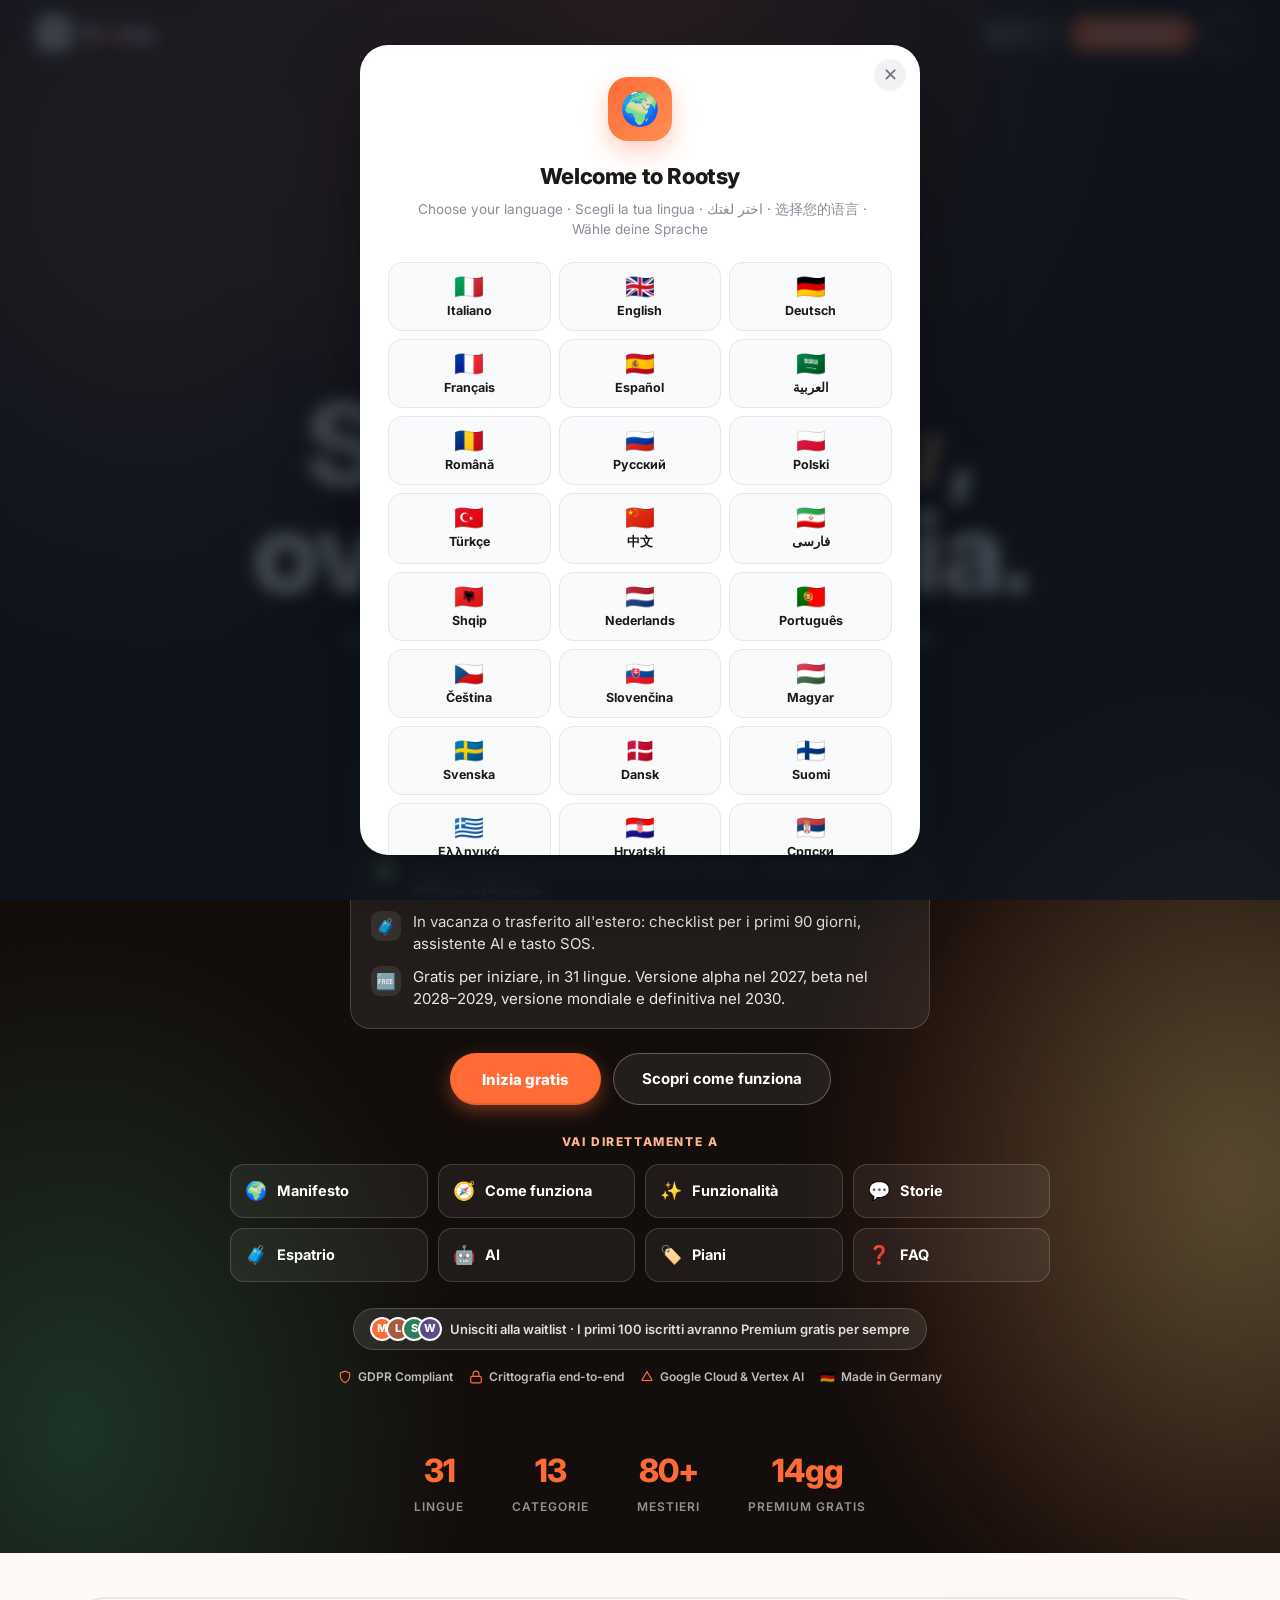
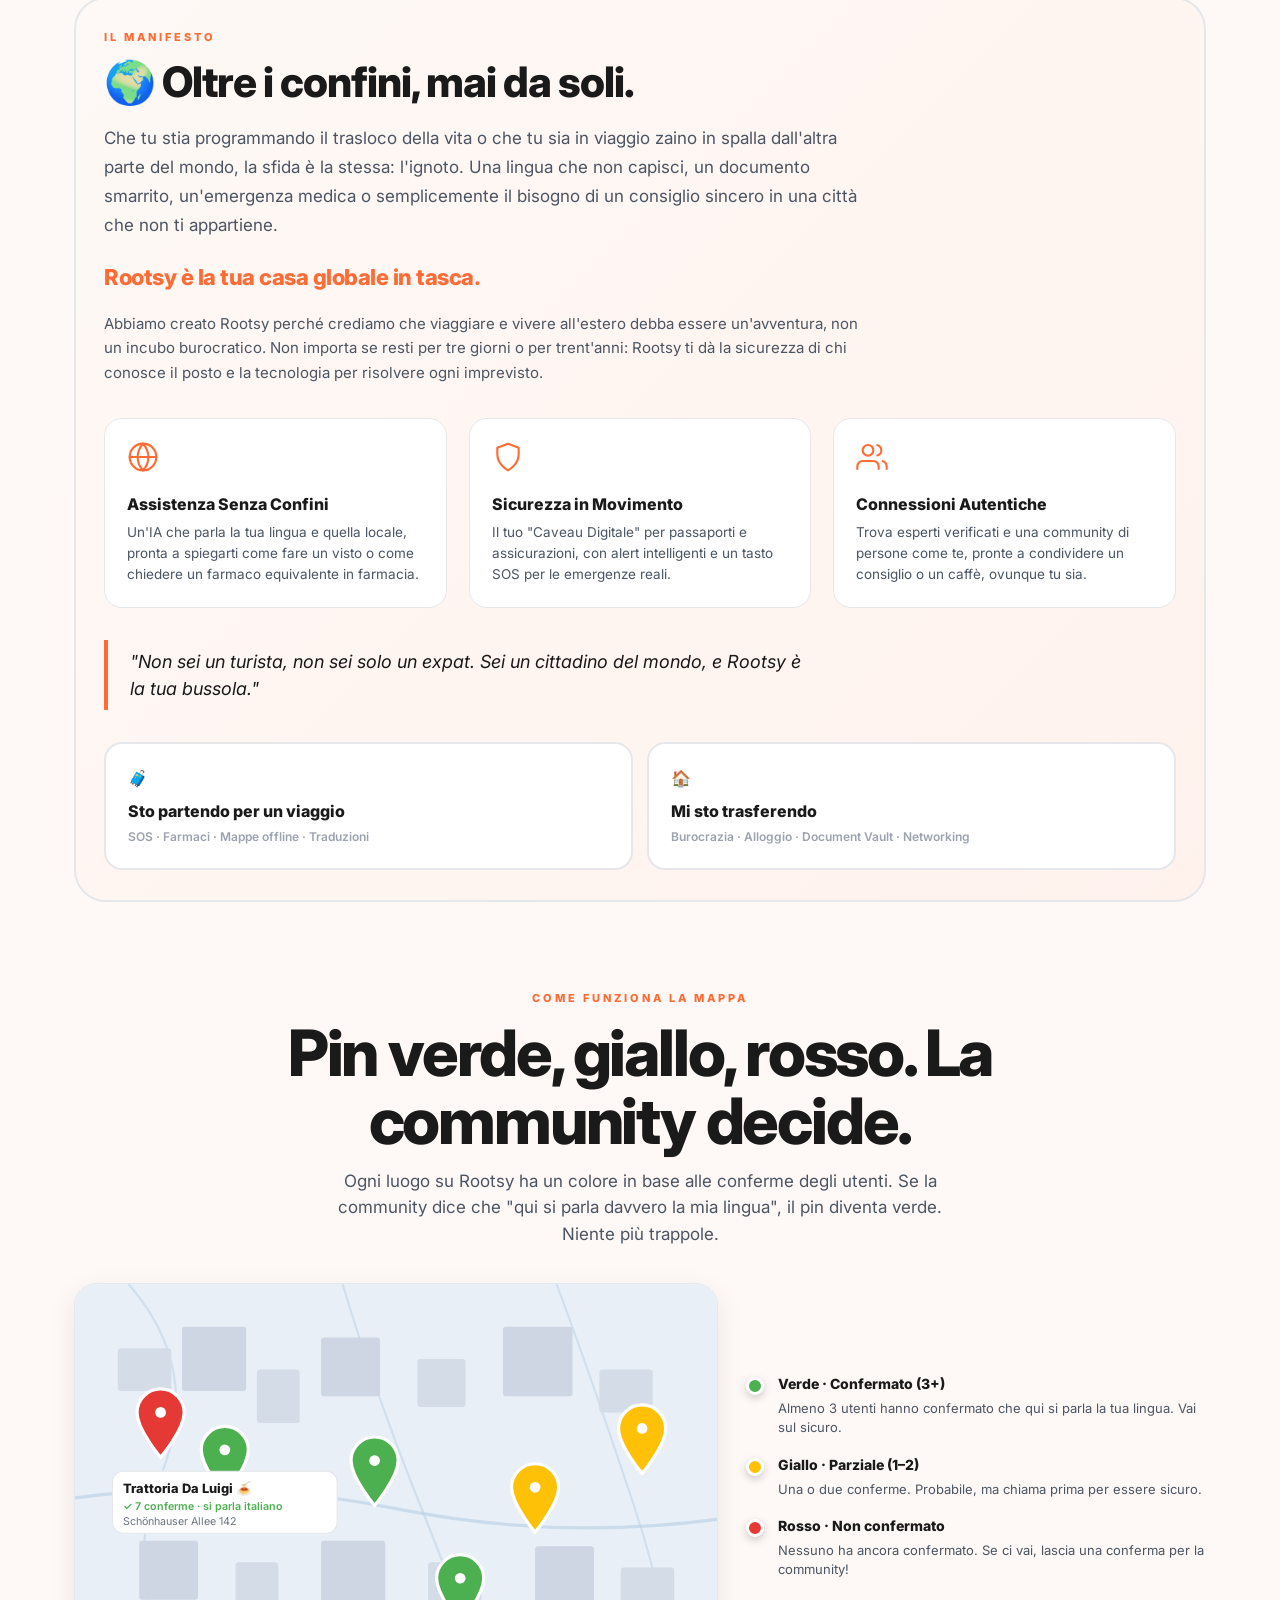
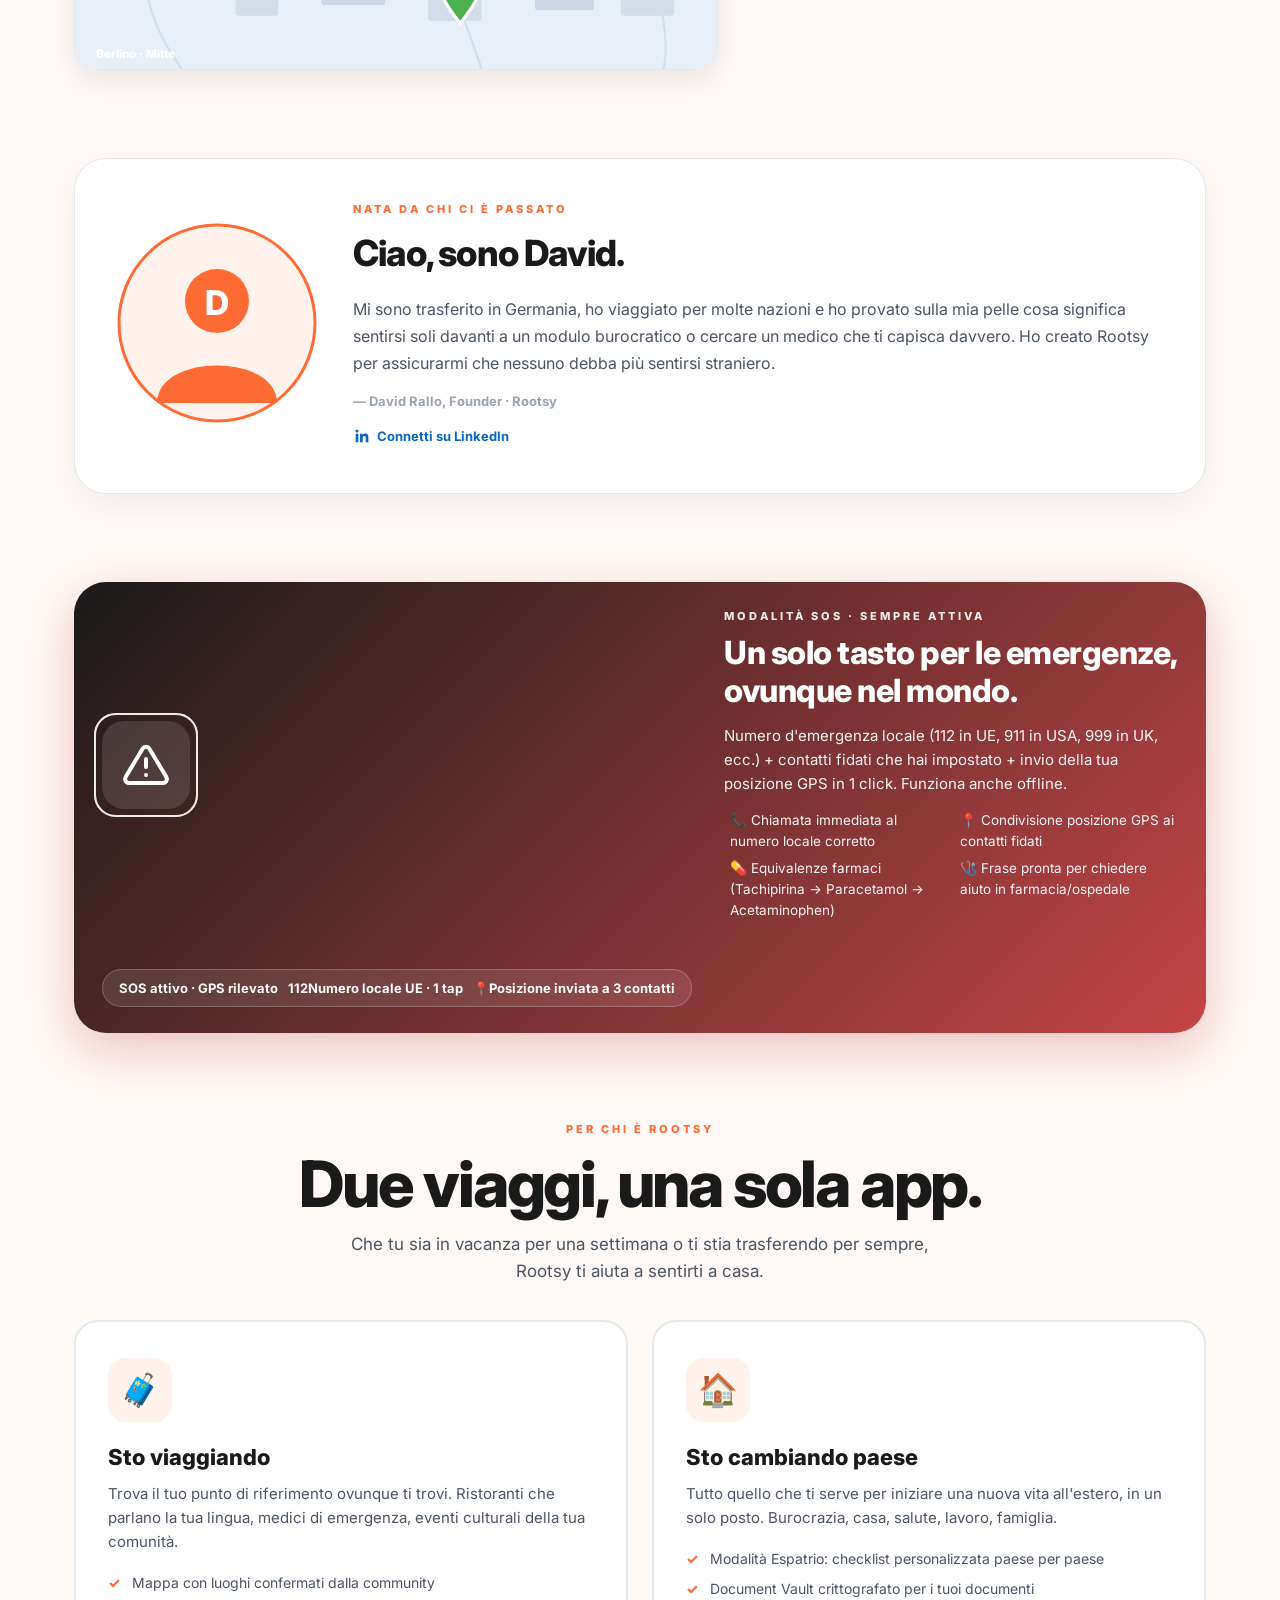
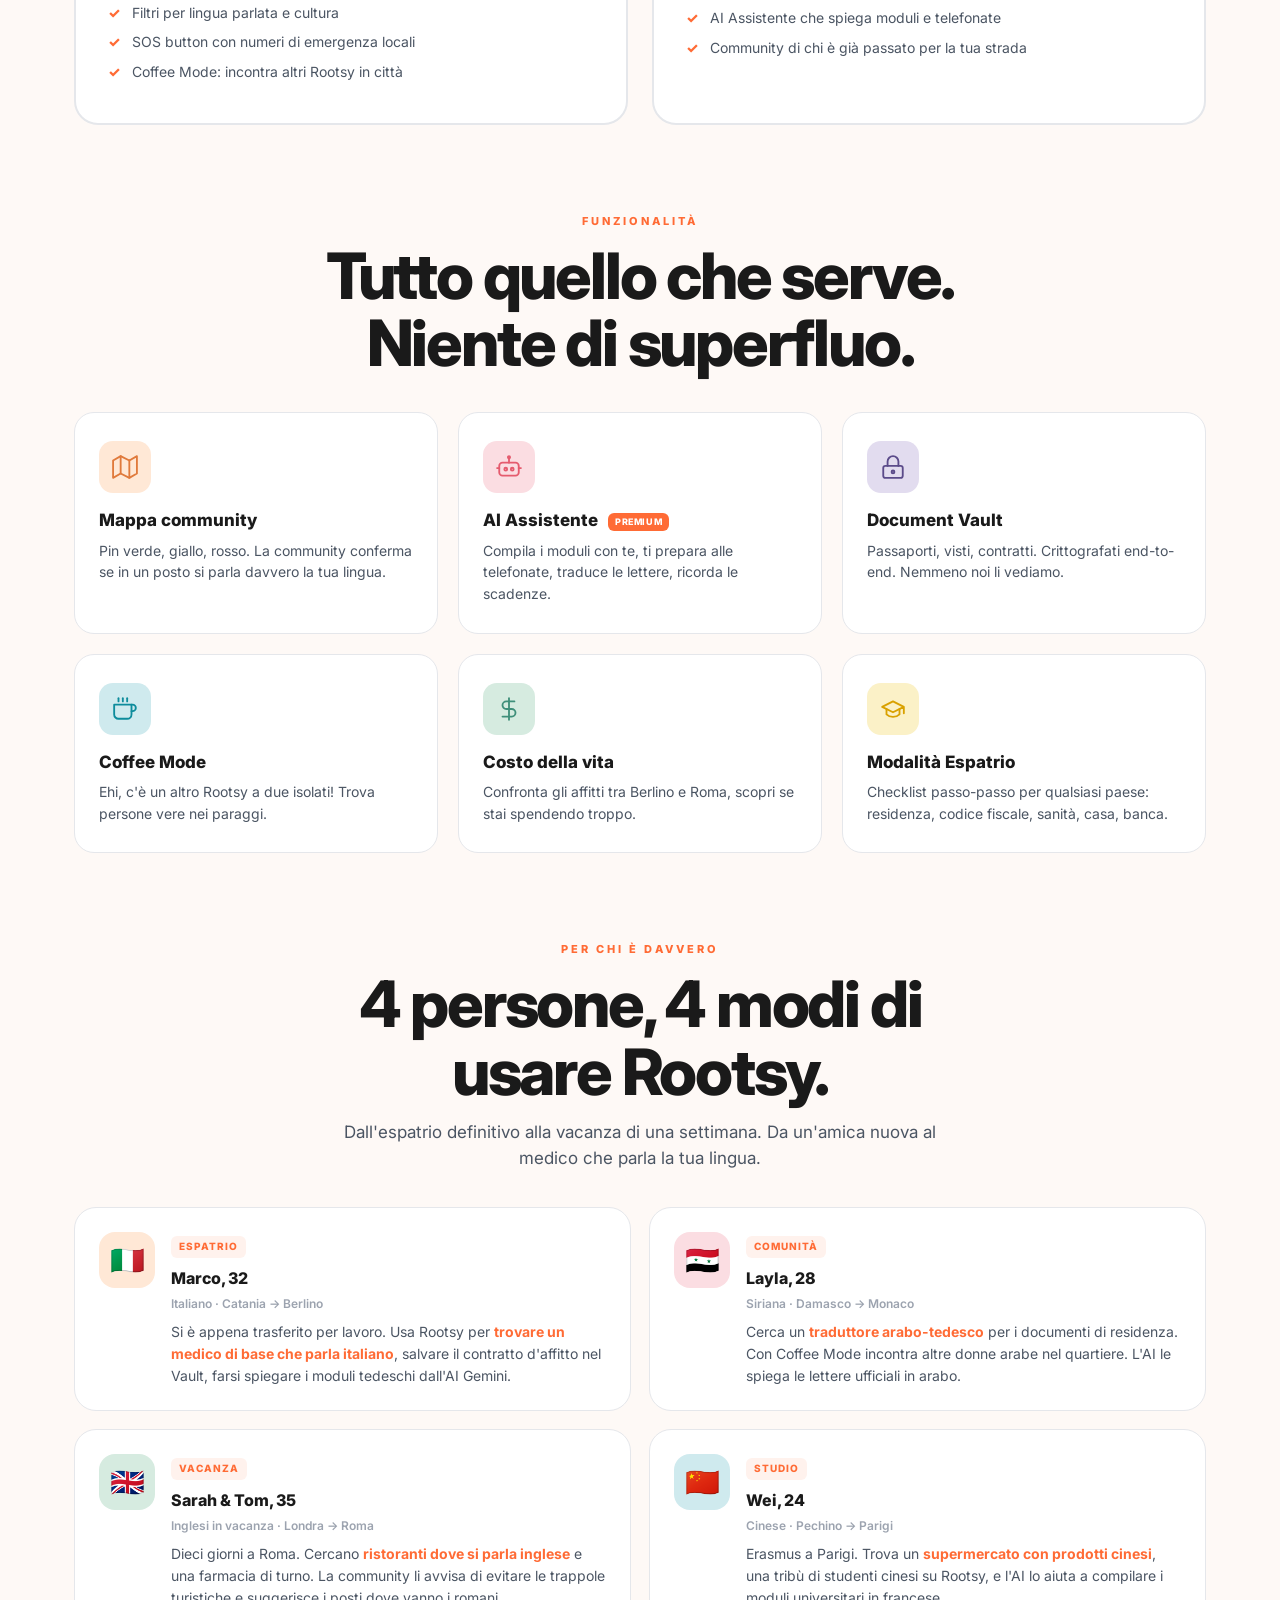
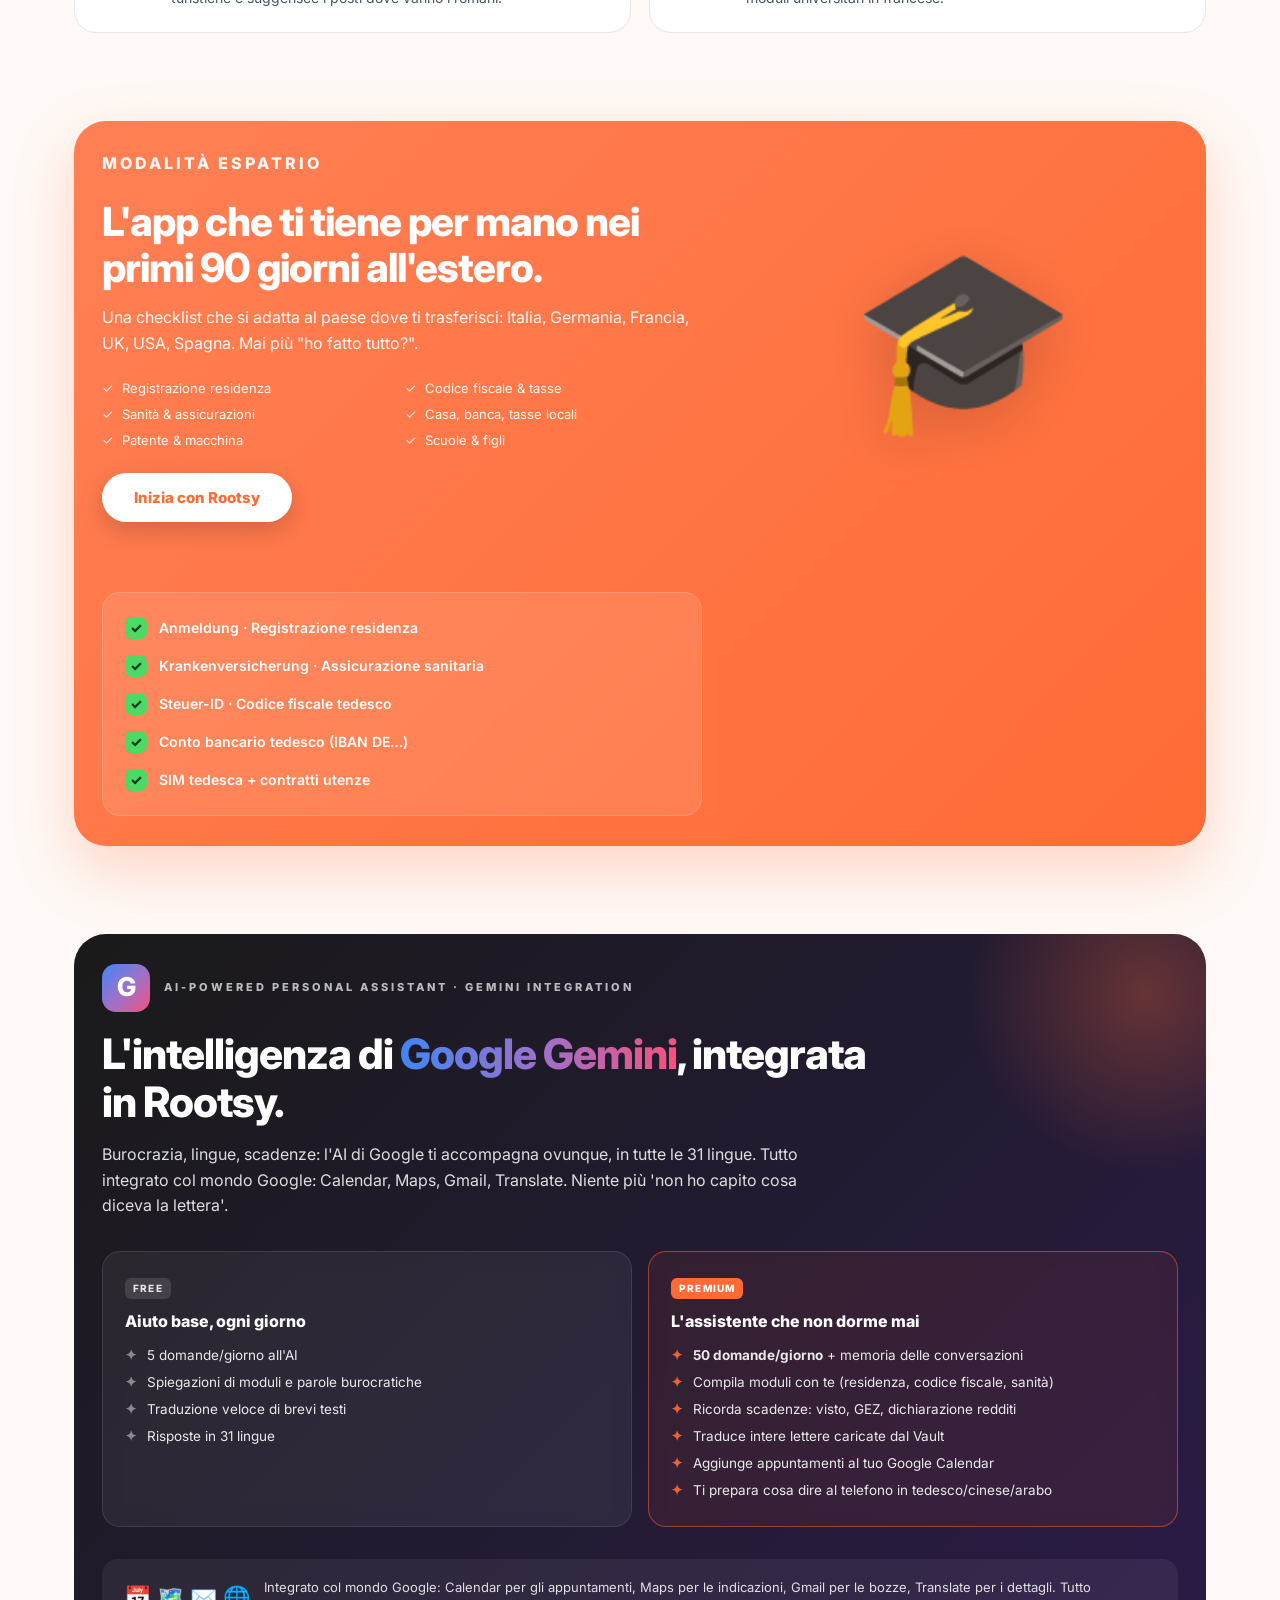
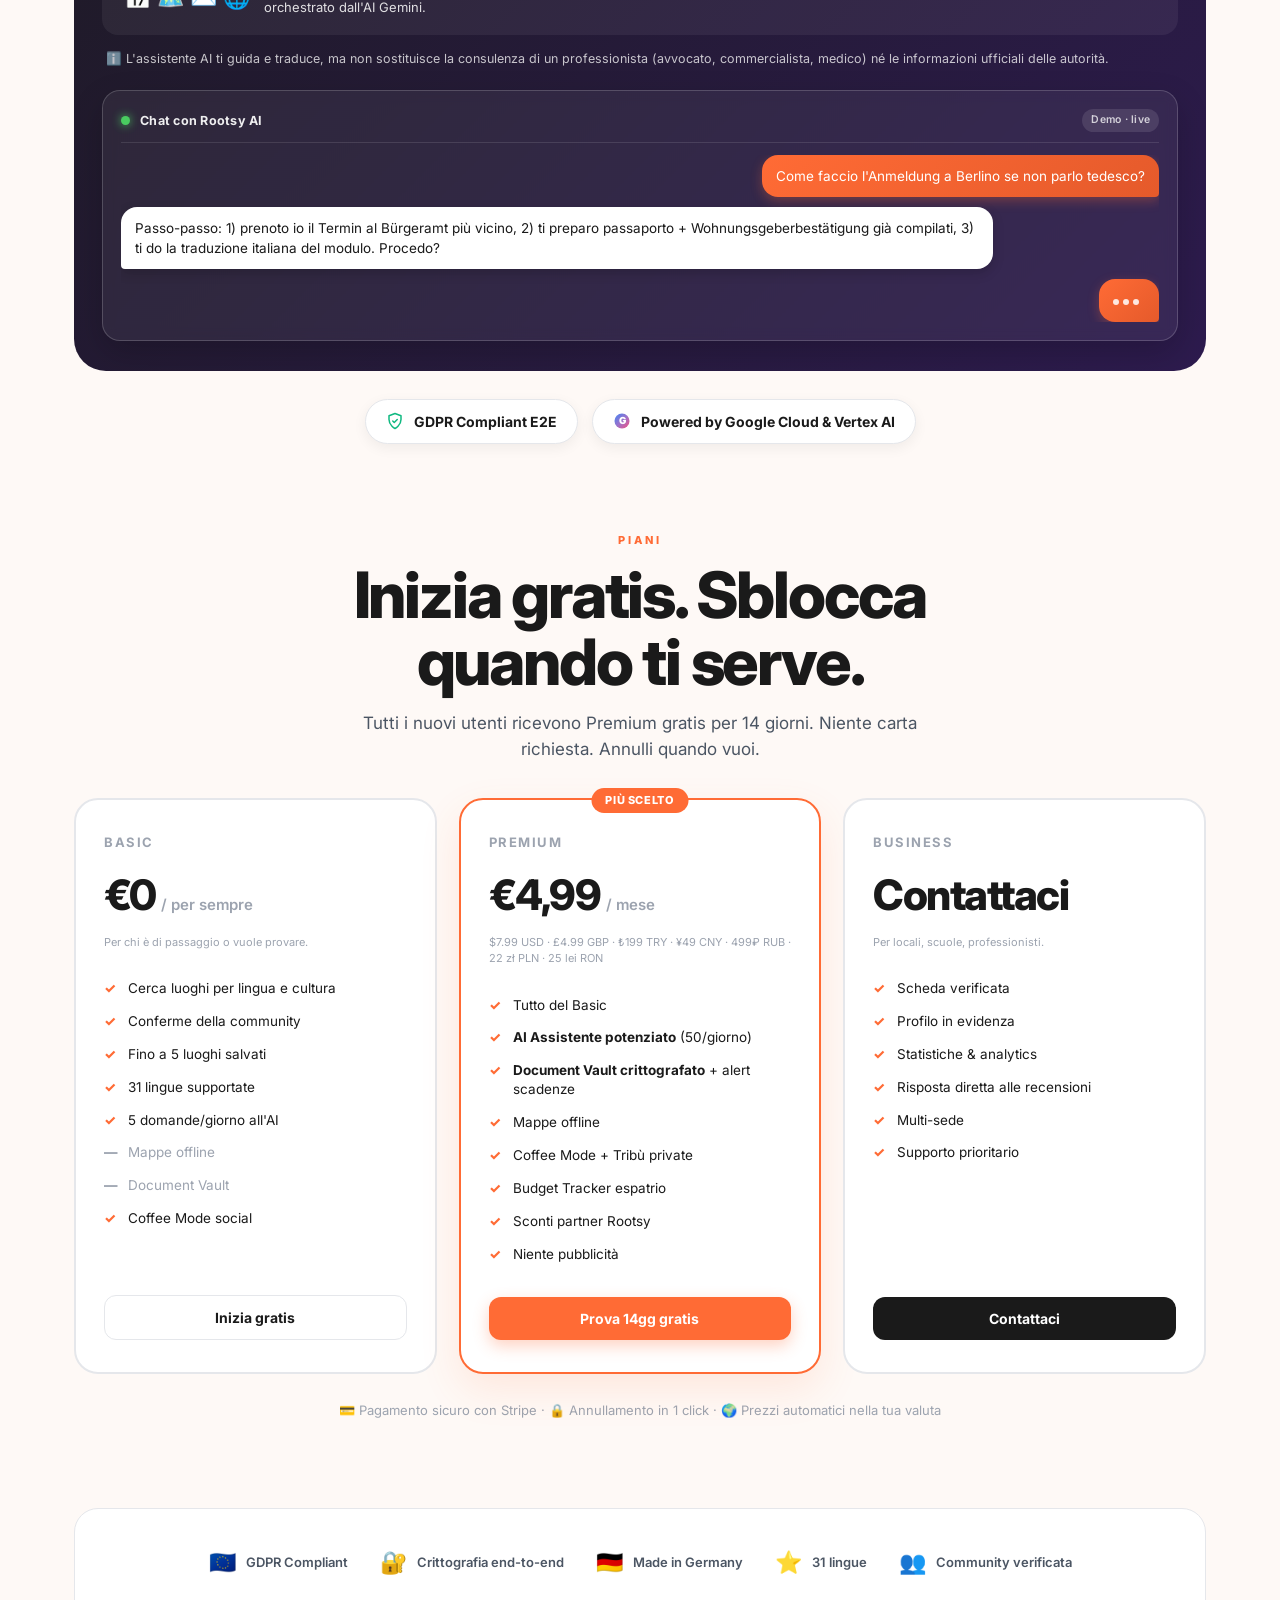
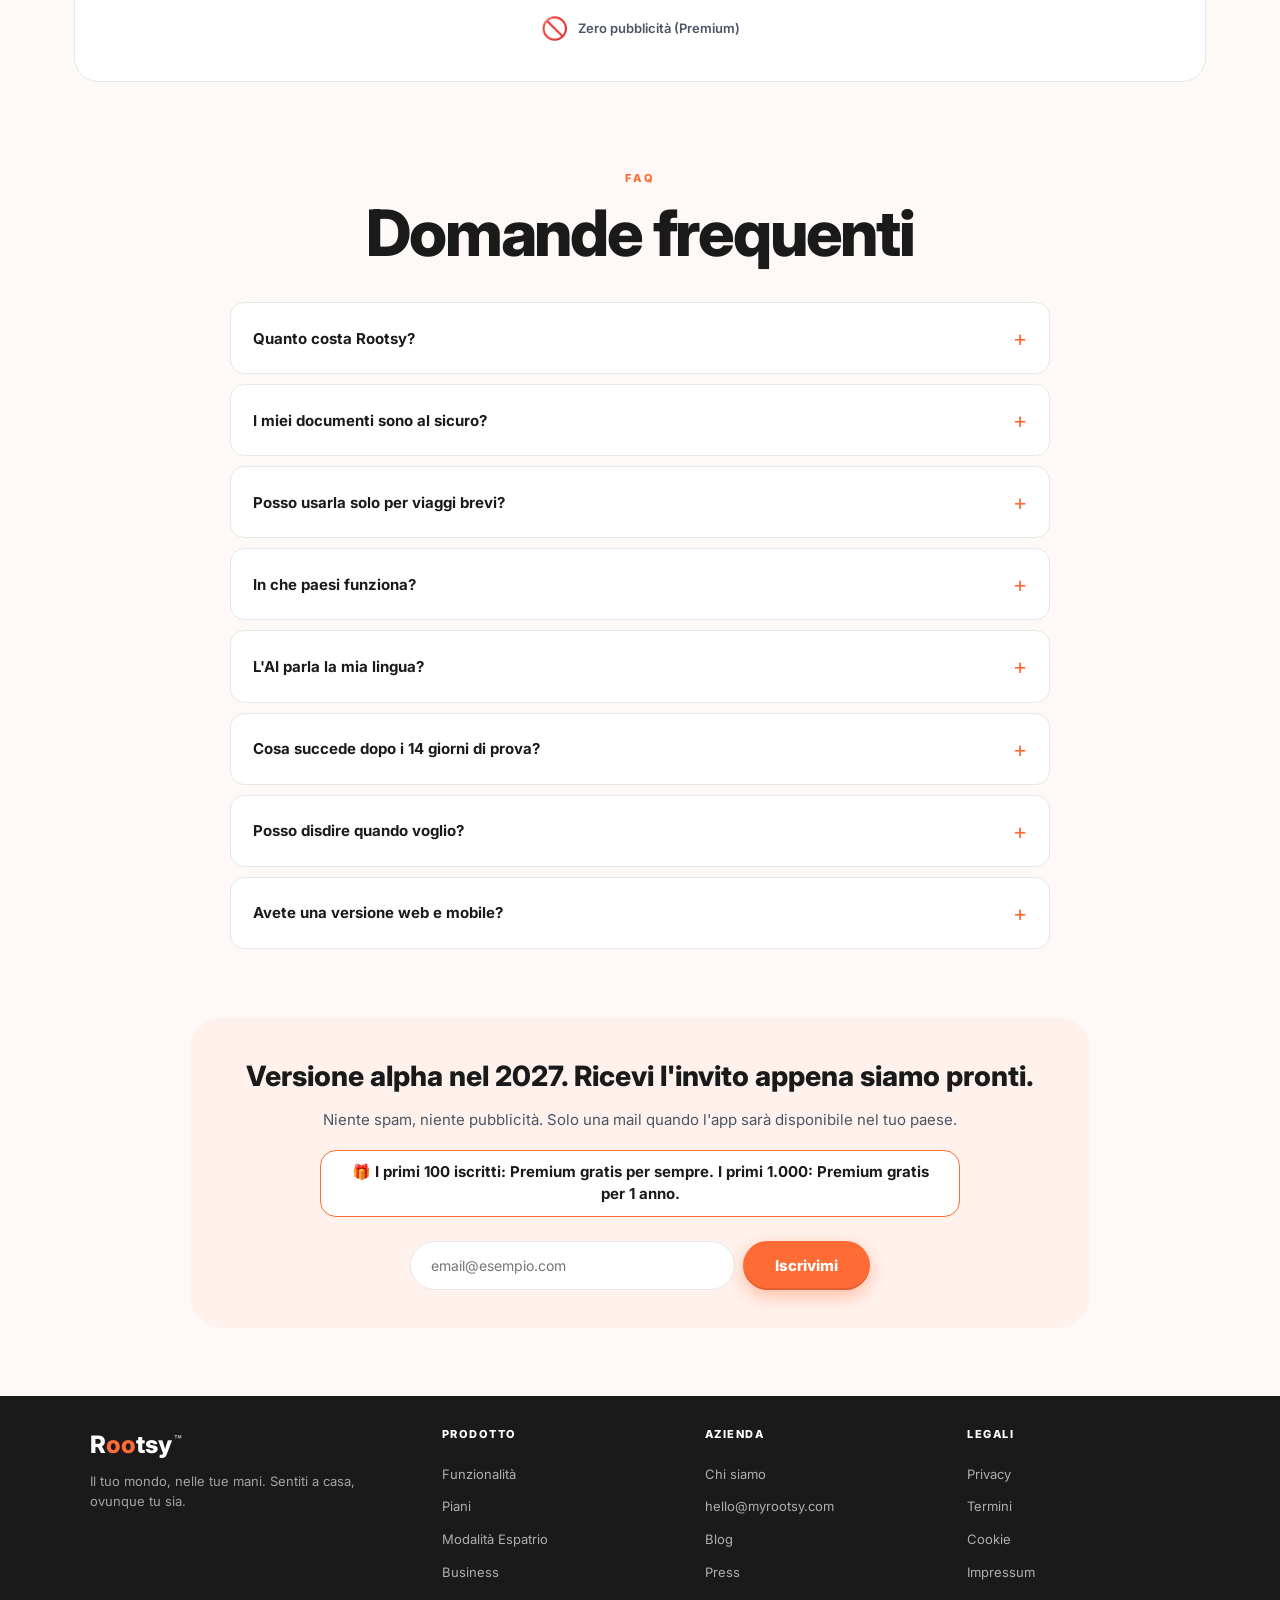
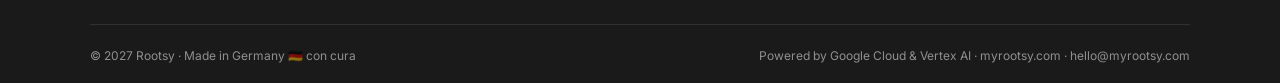
==== commit 35d4e870: "Sito: descrizioni più corte per Bing/Google e un solo titolo principale (h1) - meta description di t" ====
--- a/deploy/index.html
+++ b/deploy/index.html
@@ -5,15 +5,15 @@
 <meta name="viewport" content="width=device-width, initial-scale=1.0">
 <meta name="msvalidate.01" content="74DC4D573C3343019129E6512A2AF3D1" />
 <title>Rootsy — App per viaggiare e trasferirsi all'estero nella tua lingua</title>
-<meta name="description" content="L&#x27;app per viaggi ed espatrio: trova ristoranti, medici, negozi e comunità che parlano la tua lingua, ovunque nel mondo. Aiuto con la burocrazia, assistente AI e SOS. In 31 lingue.">
+<meta name="description" content="L&#x27;app per viaggi ed espatrio: trova ristoranti, medici, negozi e comunità che parlano la tua lingua, ovunque nel mondo. Assistente AI e SOS. In 31 lingue.">
 <meta property="og:title" content="Rootsy — Travel &amp; moving-abroad app in your own language">
-<meta property="og:description" content="The app for travel and moving abroad: find restaurants, doctors, shops and communities that speak your language, anywhere in the world. Paperwork help, AI assistant and SOS. In 31 languages.">
+<meta property="og:description" content="App for travel and moving abroad: find restaurants, doctors, shops and communities that speak your language, worldwide. AI assistant and SOS. 31 languages.">
 <meta property="og:image" content="https://myrootsy.com/og-image.png">
 <meta property="og:image:width" content="1200">
 <meta property="og:image:height" content="630">
 <meta name="twitter:card" content="summary_large_image">
 <meta name="twitter:title" content="Rootsy — Travel &amp; moving-abroad app in your own language">
-<meta name="twitter:description" content="The app for travel and moving abroad: find restaurants, doctors, shops and communities that speak your language, anywhere in the world. Paperwork help, AI assistant and SOS. In 31 languages.">
+<meta name="twitter:description" content="App for travel and moving abroad: find restaurants, doctors, shops and communities that speak your language, worldwide. AI assistant and SOS. 31 languages.">
 <meta name="twitter:image" content="https://myrootsy.com/og-image.png">
 <meta property="og:url" content="https://myrootsy.com/">
 <!-- seo:start -->
@@ -118,6 +118,7 @@
   .hero-logo { width: 88px; height: 88px; border-radius: 22px; object-fit: cover; margin-bottom: 28px; box-shadow: 0 16px 48px rgba(255,107,53,0.20); }
   .hero h1 { font-size: clamp(38px, 6vw, 68px); font-weight: 800; line-height: 1.05; color: var(--text); margin-bottom: 18px; max-width: 820px; letter-spacing: -1.5px; }
   .hero h1 em { color: var(--orange); font-style: normal; }
+  .hero h1 .hero-title-part { display: block; }
   .hero .lead { font-size: 19px; color: var(--text-mid); max-width: 600px; margin: 0 auto 36px; font-weight: 500; }
   .hero-ctas { display: flex; gap: 12px; flex-wrap: wrap; justify-content: center; }
   .btn-primary { background: var(--orange); color: white; border: none; border-radius: 28px; padding: 15px 32px; font-size: 15px; font-weight: 800; cursor: pointer; font-family: inherit; transition: all .2s; box-shadow: 0 6px 18px rgba(255,107,53,0.40), inset 0 -2px 0 rgba(0,0,0,0.10); }
@@ -857,8 +858,10 @@
     </button>
   </div>
   <img src="/rootsy-logo.jpg.jpeg" alt="Rootsy" class="hero-logo" onerror="this.style.display='none';this.parentElement.insertBefore(Object.assign(document.createElement('div'),{className:'hero-logo-fallback',innerHTML:'<svg width=88 height=88 viewBox=\'0 0 88 88\'><circle cx=44 cy=44 r=40 fill=\'%23FF6B35\'/><text x=44 y=58 font-family=Inter font-size=44 font-weight=900 fill=white text-anchor=middle>R</text></svg>'}),this)">
-  <h1 class="audience-only audience-private" data-i18n-html="hero.title">Sentiti a <em>casa</em>,<br>ovunque tu sia.</h1>
-  <h1 class="audience-only audience-business" data-i18n-html="hero.titleBusiness">Fai sentire a <em>casa</em><br>chiunque venga da te.</h1>
+  <h1>
+    <span class="hero-title-part audience-only audience-private" data-i18n-html="hero.title">Sentiti a <em>casa</em>,<br>ovunque tu sia.</span>
+    <span class="hero-title-part audience-only audience-business" data-i18n-html="hero.titleBusiness">Fai sentire a <em>casa</em><br>chiunque venga da te.</span>
+  </h1>
   <p class="tm-line">Rootsy<sup style="font-size:0.5em;opacity:0.7;margin-left:2px;">™</sup></p>
   <p class="lead audience-only audience-private" data-i18n="hero.lead">L'app che parla la tua lingua e conosce la tua cultura. Per chi viaggia, per chi mette radici. In 31 lingue.</p>
   <p class="lead audience-only audience-business" data-i18n="hero.leadBusiness">Fatti trovare da chi cerca proprio te: persone della tua lingua e della tua cultura, già nella tua città. Iscrizione gratuita al lancio.</p>
@@ -1568,7 +1571,7 @@
 // === I18N ===
 // L'italiano è dentro la pagina (lingua base). Le altre 30 lingue sono in
 // i18n/<codice>.json e vengono scaricate solo quando servono.
-const I18N = { it: {"meta.title":"Rootsy — App per viaggiare e trasferirsi all'estero nella tua lingua","meta.description":"L'app per viaggi ed espatrio: trova ristoranti, medici, negozi e comunità che parlano la tua lingua, ovunque nel mondo. Aiuto con la burocrazia, assistente AI e SOS. In 31 lingue.","sum.title":"Rootsy in breve","sum.p1":"Trovi ristoranti, medici, negozi e comunità dove parlano la tua lingua e conoscono la tua cultura.","sum.p2":"È la community a confermare i posti: pin verde = confermato da almeno 3 persone.","sum.p3":"In vacanza o trasferito all'estero: checklist per i primi 90 giorni, assistente AI e tasto SOS.","sum.p4":"Gratis per iniziare, in 31 lingue. Versione alpha nel 2027, beta nel 2028–2029, versione mondiale e definitiva nel 2030.","sum.b1":"Ti trovano persone che cercano la tua lingua e la tua cultura, già nella tua città.","sum.b2":"Profilo verificato dalla community, messo in evidenza, con le tue statistiche.","sum.b3":"Iscrizione gratuita al lancio.","jump.title":"Vai direttamente a","jump.bizBenefits":"Vantaggi","jump.bizWhy":"Perché funziona","jump.bizJoin":"Iscrivi la tua attività","aud.private":"Privati & Viaggiatori","aud.business":"Locali & Business","aud.badgePrivate":"Modalità Privati","aud.badgeBusiness":"Modalità Business","founder.linkedin":"Connetti su LinkedIn","bizhero.eyebrow":"Per chi accoglie","bizhero.title":"Fatti trovare da chi parla la tua lingua.","bizhero.sub":"Sei un ristorante, una scuola, un professionista, una chiesa? Rootsy ti porta clienti che cercano proprio uno come te.","bizhero.c1.t":"Visibilita geo-locale","bizhero.c1.d":"Quando un italiano cerca un parrucchiere a Berlino, il tuo salone appare nei primi risultati.","bizhero.c2.t":"Scheda verificata","bizhero.c2.d":"Badge di verifica della community che confermera che da te si parla davvero quella lingua.","bizhero.c3.t":"Analytics & insight","bizhero.c3.d":"Vedi quanti utenti ti cercano, da quali paesi vengono, quali lingue parlano.","bizhero.c4.t":"Risposta alle recensioni","bizhero.c4.d":"Rispondi direttamente ai feedback della community, costruisci relazioni autentiche.","bizhero.c5.t":"Sconti per utenti Premium","bizhero.c5.d":"Offri uno sconto del 10% agli utenti Premium: recuperano labbonamento con un pranzo, tu acquisisci clienti fedeli.","bizhero.c6.t":"Multi-sede","bizhero.c6.d":"Gestisci piu filiali da un unico dashboard. Perfetto per catene.","bizhero.cta_text":"Lancio Business 2027 - I primi 50 iscritti: 6 mesi gratis al lancio.","bizhero.cta":"Iscriviti come Business","hero.proof":"Unisciti alla waitlist · I primi 100 iscritti avranno Premium gratis per sempre","footer.poweredBy":"Powered by Google Cloud & Vertex AI","manifesto.eyebrow":"Il Manifesto","manifesto.title":"🌍 Oltre i confini, mai da soli.","manifesto.lead":"Che tu stia programmando il trasloco della vita o che tu sia in viaggio zaino in spalla dall'altra parte del mondo, la sfida è la stessa: l'ignoto. Una lingua che non capisci, un documento smarrito, un'emergenza medica o semplicemente il bisogno di un consiglio sincero in una città che non ti appartiene.","manifesto.claim":"Rootsy è la tua casa globale in tasca.","manifesto.body":"Abbiamo creato Rootsy perché crediamo che viaggiare e vivere all'estero debba essere un'avventura, non un incubo burocratico. Non importa se resti per tre giorni o per trent'anni: Rootsy ti dà la sicurezza di chi conosce il posto e la tecnologia per risolvere ogni imprevisto.","manifesto.p1.t":"Assistenza Senza Confini","manifesto.p1.d":"Un'IA che parla la tua lingua e quella locale, pronta a spiegarti come fare un visto o come chiedere un farmaco equivalente in farmacia.","manifesto.p2.t":"Sicurezza in Movimento","manifesto.p2.d":"Il tuo \"Caveau Digitale\" per passaporti e assicurazioni, con alert intelligenti e un tasto SOS per le emergenze reali.","manifesto.p3.t":"Connessioni Autentiche","manifesto.p3.d":"Trova esperti verificati e una community di persone come te, pronte a condividere un consiglio o un caffè, ovunque tu sia.","manifesto.quote":"\"Non sei un turista, non sei solo un expat. Sei un cittadino del mondo, e Rootsy è la tua bussola.\"","manifesto.t1":"Sto partendo per un viaggio","manifesto.t1d":"SOS · Farmaci · Mappe offline · Traduzioni","manifesto.t2":"Mi sto trasferendo","manifesto.t2d":"Burocrazia · Alloggio · Document Vault · Networking","mapdemo.eyebrow":"Come funziona la mappa","mapdemo.title":"Pin verde, giallo, rosso. La community decide.","mapdemo.sub":"Ogni luogo su Rootsy ha un colore in base alle conferme degli utenti. Se la community dice che \"qui si parla davvero la mia lingua\", il pin diventa verde. Niente più trappole.","mapdemo.l1.t":"Verde · Confermato (3+)","mapdemo.l1.d":"Almeno 3 utenti hanno confermato che qui si parla la tua lingua. Vai sul sicuro.","mapdemo.l2.t":"Giallo · Parziale (1–2)","mapdemo.l2.d":"Una o due conferme. Probabile, ma chiama prima per essere sicuro.","mapdemo.l3.t":"Rosso · Non confermato","mapdemo.l3.d":"Nessuno ha ancora confermato. Se ci vai, lascia una conferma per la community!","founder.eyebrow":"Nata da chi ci è passato","founder.name":"Ciao, sono David.","founder.text":"Mi sono trasferito in Germania, ho viaggiato per molte nazioni e ho provato sulla mia pelle cosa significa sentirsi soli davanti a un modulo burocratico o cercare un medico che ti capisca davvero. Ho creato Rootsy per assicurarmi che nessuno debba più sentirsi straniero.","founder.sign":"— David Rallo, Founder · Rootsy","sos.eyebrow":"Modalità SOS · Sempre attiva","sos.title":"Un solo tasto per le emergenze, ovunque nel mondo.","sos.text":"Numero d'emergenza locale (112 in UE, 911 in USA, 999 in UK, ecc.) + contatti fidati che hai impostato + invio della tua posizione GPS in 1 click. Funziona anche offline.","sos.l1":"📞 Chiamata immediata al numero locale corretto","sos.l2":"📍 Condivisione posizione GPS ai contatti fidati","sos.l3":"💊 Equivalenze farmaci (Tachipirina → Paracetamol → Acetaminophen)","sos.l4":"🩺 Frase pronta per chiedere aiuto in farmacia/ospedale","gemini.eyebrow":"AI-Powered Personal Assistant · Gemini Integration","stories.eyebrow":"Per chi è davvero","stories.title":"4 persone, 4 modi di usare Rootsy.","stories.sub":"Dall'espatrio definitivo alla vacanza di una settimana. Da un'amica nuova al medico che parla la tua lingua.","stories.s1.tag":"Espatrio","stories.s1.name":"Marco, 32","stories.s1.route":"Italiano · Catania → Berlino","stories.s1.body":"Si è appena trasferito per lavoro. Usa Rootsy per <strong>trovare un medico di base che parla italiano</strong>, salvare il contratto d'affitto nel Vault, farsi spiegare i moduli tedeschi dall'AI Gemini.","stories.s2.tag":"Comunità","stories.s2.name":"Layla, 28","stories.s2.route":"Siriana · Damasco → Monaco","stories.s2.body":"Cerca un <strong>traduttore arabo-tedesco</strong> per i documenti di residenza. Con Coffee Mode incontra altre donne arabe nel quartiere. L'AI le spiega le lettere ufficiali in arabo.","stories.s3.tag":"Vacanza","stories.s3.name":"Sarah & Tom, 35","stories.s3.route":"Inglesi in vacanza · Londra → Roma","stories.s3.body":"Dieci giorni a Roma. Cercano <strong>ristoranti dove si parla inglese</strong> e una farmacia di turno. La community li avvisa di evitare le trappole turistiche e suggerisce i posti dove vanno i romani.","stories.s4.tag":"Studio","stories.s4.name":"Wei, 24","stories.s4.route":"Cinese · Pechino → Parigi","stories.s4.body":"Erasmus a Parigi. Trova un <strong>supermercato con prodotti cinesi</strong>, una tribù di studenti cinesi su Rootsy, e l'AI lo aiuta a compilare i moduli universitari in francese.","gemini.title":"L'intelligenza di <em>Google Gemini</em>, integrata in Rootsy.","gemini.lead":"Burocrazia, lingue, scadenze: l'AI di Google ti accompagna ovunque, in tutte le 31 lingue. Tutto integrato col mondo Google: Calendar, Maps, Gmail, Translate. Niente più 'non ho capito cosa diceva la lettera'.","gemini.free.tag":"FREE","gemini.free.title":"Aiuto base, ogni giorno","gemini.free.l1":"5 domande/giorno all'AI","gemini.free.l2":"Spiegazioni di moduli e parole burocratiche","gemini.free.l3":"Traduzione veloce di brevi testi","gemini.free.l4":"Risposte in 31 lingue","gemini.premium.tag":"PREMIUM","gemini.premium.title":"L'assistente che non dorme mai","gemini.premium.l1":"<strong>50 domande/giorno</strong> + memoria delle conversazioni","gemini.premium.l2":"Compila moduli con te (residenza, codice fiscale, sanità)","gemini.premium.l3":"Ricorda scadenze: visto, GEZ, dichiarazione redditi","gemini.premium.l4":"Traduce intere lettere caricate dal Vault","aichat.header":"Chat con Rootsy AI","aichat.tag":"Demo · live","aichat.q1":"Come faccio l'Anmeldung a Berlino se non parlo tedesco?","aichat.a1":"Passo-passo: 1) prenoto io il Termin al Bürgeramt più vicino, 2) ti preparo passaporto + Wohnungsgeberbestätigung già compilati, 3) ti do la traduzione italiana del modulo. Procedo?","aichat.q2":"Sì, e dimmi quale ospedale di Berlino ha medici che parlano italiano.","aichat.a2":"Charité · Campus Mitte: 4 medici italiani confermati dalla community Rootsy. Ti apro la mappa con i pin verdi 🟢","mapdemo.city":"Berlino · Mitte","mapdemo.place":"Trattoria Da Luigi 🍝","mapdemo.confirm":"✓ 7 conferme · si parla italiano","mapdemo.addr":"Schönhauser Allee 142","expat.chk1":"Anmeldung · Registrazione residenza","expat.chk2":"Krankenversicherung · Assicurazione sanitaria","expat.chk3":"Steuer-ID · Codice fiscale tedesco","expat.chk4":"Conto bancario tedesco (IBAN DE…)","expat.chk5":"SIM tedesca + contratti utenze","sosdemo.active":"SOS attivo · GPS rilevato","sosdemo.local":"112 · Numero locale UE · 1 tap","sosdemo.shared":"Posizione inviata a 3 contatti","bizx.eyebrow":"Perché Rootsy funziona per i locali","bizx.title":"Clienti che cercano <em>esattamente</em> te.","bizx.sub":"Non spendi in pubblicità a freddo. Ti trovano persone che cercano già la tua lingua, la tua cultura, il tuo piatto, il tuo servizio. Ecco come.","bizx.c1.tag":"🍝 Ristorante","bizx.c1.title":"Trattoria italiana · Berlino","bizx.c1.metric":"+47%","bizx.c1.metric_lbl":"prenotazioni in 3 mesi","bizx.c1.body":"Trattoria con cucina italiana autentica vicino a Schönhauser Allee. Profilo Business Rootsy con badge \"si parla italiano\" verificato. Risultato: 47% in più di prenotazioni da italiani in Germania e tedeschi che vogliono praticare la lingua a tavola.","bizx.c2.tag":"💈 Parrucchiere","bizx.c2.title":"Berber Mehmet · Monaco","bizx.c2.metric":"+60%","bizx.c2.metric_lbl":"nuovi clienti turchi","bizx.c2.body":"Barber shop turco a Schwabing. 12 conferme dalla community Rootsy che lì si parla türkçe nativo. Risultato: turchi appena arrivati a Monaco lo trovano in 30 secondi sull'app, prima ancora di Google Maps.","bizx.c3.tag":"🩺 Studio medico","bizx.c3.title":"Studio Dott. Khoury · Roma","bizx.c3.metric":"200+","bizx.c3.metric_lbl":"nuovi pazienti arabofoni/anno","bizx.c3.body":"Medico di base con personale che parla arabo. Profilo Business + integrazione SOS (i pazienti arabi lo trovano via mappa nelle emergenze). Risultato: oltre 200 nuovi pazienti arabofoni in 12 mesi, fidelizzazione 89%.","bizx.disclaimer":"⚠ Esempi illustrativi basati su proiezioni del modello di business. I risultati reali dipendono da posizione, settore, qualità del servizio e attività sulla piattaforma.","bizx.faq.title":"Domande dei locali","bizx.faq.q1":"Quanto costa il piano Business?","bizx.faq.a1":"Lancio 2027 a partire da 29 €/mese per singola sede, con 30 giorni gratuiti garantiti. I primi 50 iscritti hanno 6 mesi gratis al lancio. Multi-sede e catene: prezzo personalizzato in base al numero di filiali.","bizx.faq.q2":"Come funziona la verifica \"si parla questa lingua\"?","bizx.faq.a2":"La community conferma. Quando un utente Rootsy va da te e conferma \"qui si parla davvero italiano\" (o turco, arabo, cinese…), il tuo pin sulla mappa diventa verde dopo 3+ conferme. Niente self-declared: la verifica la fanno i tuoi clienti reali.","bizx.faq.q3":"Posso disattivare quando voglio?","bizx.faq.a3":"Sì. Nessun vincolo annuale, nessuna penale. Cancellazione con un click dal dashboard. Il profilo resta visibile fino alla fine del mese pagato.","bizx.faq.q4":"Sono una catena con 10 sedi. Come gestisco tutto?","bizx.faq.a4":"Dashboard multi-sede in cloud: un account per il manager + sotto-profili per ogni filiale. Statistiche per sede, risposte centralizzate alle recensioni, importazione massiva CSV/Google My Business. Contattaci per un onboarding personalizzato.","bizx.cta_text":"Pronto a farti trovare? Iscrizione anticipata: 6 mesi gratis al lancio + accesso al beta privato.","bizx.cta":"Iscriviti come Business","gemini.premium.l5":"Aggiunge appuntamenti al tuo Google Calendar","gemini.premium.l6":"Ti prepara cosa dire al telefono in tedesco/cinese/arabo","gemini.google":"Integrato col mondo Google: Calendar per gli appuntamenti, Maps per le indicazioni, Gmail per le bozze, Translate per i dettagli. Tutto orchestrato dall'AI Gemini.","gemini.disclaimer":"ℹ️ L'assistente AI ti guida e traduce, ma non sostituisce la consulenza di un professionista (avvocato, commercialista, medico) né le informazioni ufficiali delle autorità.","nav.ai":"AI","nav.how":"Come funziona","nav.features":"Funzionalità","nav.stories":"Storie","nav.manifesto":"Manifesto","nav.pricing":"Piani","nav.expat":"Espatrio","nav.cta":"Inizia gratis","hero.badge":"In arrivo","hero.title":"Sentiti a <em>casa</em>,<br>ovunque tu sia.","hero.lead":"L'app che parla la tua lingua e conosce la tua cultura. Per chi viaggia, per chi mette radici. In 31 lingue.","hero.titleBusiness":"Fai sentire a <em>casa</em><br>chiunque venga da te.","hero.leadBusiness":"Fatti trovare da chi cerca proprio te: persone della tua lingua e della tua cultura, già nella tua città. Iscrizione gratuita al lancio.","audw.title":"Cosa ti porta su Rootsy?","audw.sub":"Scegli l'esperienza giusta — puoi cambiare quando vuoi.","audw.private":"Per viaggiatori ed espatri","audw.privateDesc":"Trova luoghi, medici e persone che parlano la tua lingua.","audw.business":"Per locali e business","audw.businessDesc":"Fatti trovare da clienti della tua lingua e cultura.","audw.skip":"Salta per ora","hero.ctaPrimary":"Inizia gratis","hero.ctaSecondary":"Scopri come funziona","hero.s1":"Lingue","hero.s2":"Categorie","hero.s3":"Mestieri","hero.s4":"Premium gratis","targets.eyebrow":"Per chi è Rootsy","targets.title":"Due viaggi, una sola app.","targets.sub":"Che tu sia in vacanza per una settimana o ti stia trasferendo per sempre, Rootsy ti aiuta a sentirti a casa.","targets.travel.title":"Sto viaggiando","targets.travel.desc":"Trova il tuo punto di riferimento ovunque ti trovi. Ristoranti che parlano la tua lingua, medici di emergenza, eventi culturali della tua comunità.","targets.travel.f1":"Mappa con luoghi confermati dalla community","targets.travel.f2":"Filtri per lingua parlata e cultura","targets.travel.f3":"SOS button con numeri di emergenza locali","targets.travel.f4":"Coffee Mode: incontra altri Rootsy in città","targets.expat.title":"Sto cambiando paese","targets.expat.desc":"Tutto quello che ti serve per iniziare una nuova vita all'estero, in un solo posto. Burocrazia, casa, salute, lavoro, famiglia.","targets.expat.f1":"Modalità Espatrio: checklist personalizzata paese per paese","targets.expat.f2":"Document Vault crittografato per i tuoi documenti","targets.expat.f3":"AI Assistente che spiega moduli e telefonate","targets.expat.f4":"Community di chi è già passato per la tua strada","features.eyebrow":"Funzionalità","features.title":"Tutto quello che serve. Niente di superfluo.","f1.t":"Mappa community","f1.d":"Pin verde, giallo, rosso. La community conferma se in un posto si parla davvero la tua lingua.","f2.t":"AI Assistente <span class=\"feature-tag\">PREMIUM</span>","f2.d":"Compila i moduli con te, ti prepara alle telefonate, traduce le lettere, ricorda le scadenze.","f3.t":"Document Vault","f3.d":"Passaporti, visti, contratti. Crittografati end-to-end. Nemmeno noi li vediamo.","f4.t":"Coffee Mode","f4.d":"Ehi, c'è un altro Rootsy a due isolati! Trova persone vere nei paraggi.","f5.t":"Costo della vita","f5.d":"Confronta gli affitti tra Berlino e Roma, scopri se stai spendendo troppo.","f6.t":"Modalità Espatrio","f6.d":"Checklist passo-passo per qualsiasi paese: residenza, codice fiscale, sanità, casa, banca.","expat.eyebrow":"Modalità Espatrio","expat.title":"L'app che ti tiene per mano nei primi 90 giorni all'estero.","expat.desc":"Una checklist che si adatta al paese dove ti trasferisci: Italia, Germania, Francia, UK, USA, Spagna. Mai più \"ho fatto tutto?\".","expat.l1":"Registrazione residenza","expat.l2":"Codice fiscale & tasse","expat.l3":"Sanità & assicurazioni","expat.l4":"Casa, banca, tasse locali","expat.l5":"Patente & macchina","expat.l6":"Scuole & figli","expat.cta":"Inizia con Rootsy","pricing.eyebrow":"Piani","pricing.title":"Inizia gratis. Sblocca quando ti serve.","pricing.sub":"Tutti i nuovi utenti ricevono Premium gratis per 14 giorni. Niente carta richiesta. Annulli quando vuoi.","p.free.name":"Basic","p.free.period":"/ per sempre","p.free.tagline":"Per chi è di passaggio o vuole provare.","p.free.f1":"Cerca luoghi per lingua e cultura","p.free.f2":"Conferme della community","p.free.f3":"Fino a 5 luoghi salvati","p.free.f4":"31 lingue supportate","p.free.f5":"5 domande/giorno all'AI","p.free.m1":"Mappe offline","p.free.m2":"Document Vault","p.free.m3":"Coffee Mode social","p.free.cta":"Inizia gratis","p.premium.badge":"PIÙ SCELTO","p.premium.name":"Premium","p.premium.period":"/ mese","p.premium.f1":"Tutto del Basic","p.premium.f2":"<strong>AI Assistente potenziato</strong> (50/giorno)","p.premium.f3":"<strong>Document Vault crittografato</strong> + alert scadenze","p.premium.f4":"Mappe offline","p.premium.f5":"Coffee Mode + Tribù private","p.premium.f6":"Budget Tracker espatrio","p.premium.f7":"Sconti partner Rootsy","p.premium.f8":"Niente pubblicità","p.premium.cta":"Prova 14gg gratis","p.business.name":"Business","p.business.price":"Contattaci","p.business.tagline":"Per locali, scuole, professionisti.","p.business.f1":"Scheda verificata","p.business.f2":"Profilo in evidenza","p.business.f3":"Statistiche & analytics","p.business.f4":"Risposta diretta alle recensioni","p.business.f5":"Multi-sede","p.business.f6":"Supporto prioritario","p.business.cta":"Contattaci","pricing.note":"💳 Pagamento sicuro con Stripe · 🔒 Annullamento in 1 click · 🌍 Prezzi automatici nella tua valuta","trust.gdpr":"GDPR Compliant","trust.encrypted":"Crittografia end-to-end","trust.gdprE2e":"GDPR Compliant E2E","trust.poweredBy":"Powered by Google Cloud & Vertex AI","trust.made":"Made in Germany","trust.langs":"31 lingue","trust.community":"Community verificata","trust.noads":"Zero pubblicità (Premium)","faq.title":"Domande frequenti","faq.q1":"Quanto costa Rootsy?","faq.a1":"Rootsy è gratis nel piano \"Il Viaggiatore\". Premium costa €4,99/mese (oppure equivalente nella tua valuta locale: $7.99 USD, £4.99 GBP, ecc.). Tutti i nuovi utenti ricevono Premium gratis per 14 giorni.","faq.q2":"I miei documenti sono al sicuro?","faq.a2":"Sì. Il Document Vault usa crittografia end-to-end basata sulla tua password: nemmeno noi di Rootsy possiamo accedere ai tuoi documenti. Conformi al GDPR Art. 9 sui dati sensibili.","faq.q3":"Posso usarla solo per viaggi brevi?","faq.a3":"Certo. Il piano gratuito è perfetto per chi viaggia: trovi sulla mappa luoghi che parlano la tua lingua, leggi le conferme della community e usi l'SOS in caso di emergenza. Niente registrazione obbligatoria.","faq.q4":"In che paesi funziona?","faq.a4":"Rootsy è pensata per tutto il mondo. Versione alpha nel 2027, versione beta nel 2028–2029, versione mondiale e definitiva nel 2030.","faq.q5":"L'AI parla la mia lingua?","faq.a5":"L'AI Assistente Premium è basato su Gemini di Google: parla fluentemente le 31 lingue supportate. Spiega moduli tedeschi in arabo, ti prepara telefonate in italiano, traduce lettere in cinese.","faq.q6":"Cosa succede dopo i 14 giorni di prova?","faq.a6":"Niente di automatico. Allo scadere del trial torni al piano gratuito \"Il Viaggiatore\". Se vuoi continuare con Premium, scegli tu se attivare il pagamento.","faq.q7":"Posso disdire quando voglio?","faq.a7":"Sì, in qualsiasi momento dal tuo profilo. Niente vincoli, niente penali. Continui ad accedere a Premium fino alla fine del periodo già pagato.","faq.q8":"Avete una versione web e mobile?","faq.a8":"Sì. Rootsy gira su browser (PWA installabile come app), Android e iOS. Stesso account ovunque, sincronia automatica.","biz.title":"Hai un'attività che parla più lingue?","biz.desc":"Mettila su Rootsy. Fatti trovare da chi parla la lingua dei tuoi clienti. Verifica community, profilo in evidenza, statistiche. Lancio Business 2027.","biz.cta":"Contattami","beta.title":"Versione alpha nel 2027. Ricevi l'invito appena siamo pronti.","beta.desc":"Niente spam, niente pubblicità. Solo una mail quando l'app sarà disponibile nel tuo paese.","beta.perk":"🎁 I primi 100 iscritti: Premium gratis per sempre. I primi 1.000: Premium gratis per 1 anno.","beta.cta":"Iscrivimi","footer.tagline":"Il tuo mondo, nelle tue mani. Sentiti a casa, ovunque tu sia.","footer.product":"Prodotto","footer.features":"Funzionalità","footer.pricing":"Piani","footer.expat":"Modalità Espatrio","footer.business":"Business","footer.company":"Azienda","footer.about":"Chi siamo","footer.blog":"Blog","footer.press":"Press","footer.legal":"Legali","footer.privacy":"Privacy","footer.terms":"Termini","footer.cookies":"Cookie","footer.impressum":"Impressum","footer.madeIn":"Made in Germany 🇩🇪 con cura"} };
+const I18N = { it: {"meta.title":"Rootsy — App per viaggiare e trasferirsi all'estero nella tua lingua","meta.description":"L'app per viaggi ed espatrio: trova ristoranti, medici, negozi e comunità che parlano la tua lingua, ovunque nel mondo. Assistente AI e SOS. In 31 lingue.","sum.title":"Rootsy in breve","sum.p1":"Trovi ristoranti, medici, negozi e comunità dove parlano la tua lingua e conoscono la tua cultura.","sum.p2":"È la community a confermare i posti: pin verde = confermato da almeno 3 persone.","sum.p3":"In vacanza o trasferito all'estero: checklist per i primi 90 giorni, assistente AI e tasto SOS.","sum.p4":"Gratis per iniziare, in 31 lingue. Versione alpha nel 2027, beta nel 2028–2029, versione mondiale e definitiva nel 2030.","sum.b1":"Ti trovano persone che cercano la tua lingua e la tua cultura, già nella tua città.","sum.b2":"Profilo verificato dalla community, messo in evidenza, con le tue statistiche.","sum.b3":"Iscrizione gratuita al lancio.","jump.title":"Vai direttamente a","jump.bizBenefits":"Vantaggi","jump.bizWhy":"Perché funziona","jump.bizJoin":"Iscrivi la tua attività","aud.private":"Privati & Viaggiatori","aud.business":"Locali & Business","aud.badgePrivate":"Modalità Privati","aud.badgeBusiness":"Modalità Business","founder.linkedin":"Connetti su LinkedIn","bizhero.eyebrow":"Per chi accoglie","bizhero.title":"Fatti trovare da chi parla la tua lingua.","bizhero.sub":"Sei un ristorante, una scuola, un professionista, una chiesa? Rootsy ti porta clienti che cercano proprio uno come te.","bizhero.c1.t":"Visibilita geo-locale","bizhero.c1.d":"Quando un italiano cerca un parrucchiere a Berlino, il tuo salone appare nei primi risultati.","bizhero.c2.t":"Scheda verificata","bizhero.c2.d":"Badge di verifica della community che confermera che da te si parla davvero quella lingua.","bizhero.c3.t":"Analytics & insight","bizhero.c3.d":"Vedi quanti utenti ti cercano, da quali paesi vengono, quali lingue parlano.","bizhero.c4.t":"Risposta alle recensioni","bizhero.c4.d":"Rispondi direttamente ai feedback della community, costruisci relazioni autentiche.","bizhero.c5.t":"Sconti per utenti Premium","bizhero.c5.d":"Offri uno sconto del 10% agli utenti Premium: recuperano labbonamento con un pranzo, tu acquisisci clienti fedeli.","bizhero.c6.t":"Multi-sede","bizhero.c6.d":"Gestisci piu filiali da un unico dashboard. Perfetto per catene.","bizhero.cta_text":"Lancio Business 2027 - I primi 50 iscritti: 6 mesi gratis al lancio.","bizhero.cta":"Iscriviti come Business","hero.proof":"Unisciti alla waitlist · I primi 100 iscritti avranno Premium gratis per sempre","footer.poweredBy":"Powered by Google Cloud & Vertex AI","manifesto.eyebrow":"Il Manifesto","manifesto.title":"🌍 Oltre i confini, mai da soli.","manifesto.lead":"Che tu stia programmando il trasloco della vita o che tu sia in viaggio zaino in spalla dall'altra parte del mondo, la sfida è la stessa: l'ignoto. Una lingua che non capisci, un documento smarrito, un'emergenza medica o semplicemente il bisogno di un consiglio sincero in una città che non ti appartiene.","manifesto.claim":"Rootsy è la tua casa globale in tasca.","manifesto.body":"Abbiamo creato Rootsy perché crediamo che viaggiare e vivere all'estero debba essere un'avventura, non un incubo burocratico. Non importa se resti per tre giorni o per trent'anni: Rootsy ti dà la sicurezza di chi conosce il posto e la tecnologia per risolvere ogni imprevisto.","manifesto.p1.t":"Assistenza Senza Confini","manifesto.p1.d":"Un'IA che parla la tua lingua e quella locale, pronta a spiegarti come fare un visto o come chiedere un farmaco equivalente in farmacia.","manifesto.p2.t":"Sicurezza in Movimento","manifesto.p2.d":"Il tuo \"Caveau Digitale\" per passaporti e assicurazioni, con alert intelligenti e un tasto SOS per le emergenze reali.","manifesto.p3.t":"Connessioni Autentiche","manifesto.p3.d":"Trova esperti verificati e una community di persone come te, pronte a condividere un consiglio o un caffè, ovunque tu sia.","manifesto.quote":"\"Non sei un turista, non sei solo un expat. Sei un cittadino del mondo, e Rootsy è la tua bussola.\"","manifesto.t1":"Sto partendo per un viaggio","manifesto.t1d":"SOS · Farmaci · Mappe offline · Traduzioni","manifesto.t2":"Mi sto trasferendo","manifesto.t2d":"Burocrazia · Alloggio · Document Vault · Networking","mapdemo.eyebrow":"Come funziona la mappa","mapdemo.title":"Pin verde, giallo, rosso. La community decide.","mapdemo.sub":"Ogni luogo su Rootsy ha un colore in base alle conferme degli utenti. Se la community dice che \"qui si parla davvero la mia lingua\", il pin diventa verde. Niente più trappole.","mapdemo.l1.t":"Verde · Confermato (3+)","mapdemo.l1.d":"Almeno 3 utenti hanno confermato che qui si parla la tua lingua. Vai sul sicuro.","mapdemo.l2.t":"Giallo · Parziale (1–2)","mapdemo.l2.d":"Una o due conferme. Probabile, ma chiama prima per essere sicuro.","mapdemo.l3.t":"Rosso · Non confermato","mapdemo.l3.d":"Nessuno ha ancora confermato. Se ci vai, lascia una conferma per la community!","founder.eyebrow":"Nata da chi ci è passato","founder.name":"Ciao, sono David.","founder.text":"Mi sono trasferito in Germania, ho viaggiato per molte nazioni e ho provato sulla mia pelle cosa significa sentirsi soli davanti a un modulo burocratico o cercare un medico che ti capisca davvero. Ho creato Rootsy per assicurarmi che nessuno debba più sentirsi straniero.","founder.sign":"— David Rallo, Founder · Rootsy","sos.eyebrow":"Modalità SOS · Sempre attiva","sos.title":"Un solo tasto per le emergenze, ovunque nel mondo.","sos.text":"Numero d'emergenza locale (112 in UE, 911 in USA, 999 in UK, ecc.) + contatti fidati che hai impostato + invio della tua posizione GPS in 1 click. Funziona anche offline.","sos.l1":"📞 Chiamata immediata al numero locale corretto","sos.l2":"📍 Condivisione posizione GPS ai contatti fidati","sos.l3":"💊 Equivalenze farmaci (Tachipirina → Paracetamol → Acetaminophen)","sos.l4":"🩺 Frase pronta per chiedere aiuto in farmacia/ospedale","gemini.eyebrow":"AI-Powered Personal Assistant · Gemini Integration","stories.eyebrow":"Per chi è davvero","stories.title":"4 persone, 4 modi di usare Rootsy.","stories.sub":"Dall'espatrio definitivo alla vacanza di una settimana. Da un'amica nuova al medico che parla la tua lingua.","stories.s1.tag":"Espatrio","stories.s1.name":"Marco, 32","stories.s1.route":"Italiano · Catania → Berlino","stories.s1.body":"Si è appena trasferito per lavoro. Usa Rootsy per <strong>trovare un medico di base che parla italiano</strong>, salvare il contratto d'affitto nel Vault, farsi spiegare i moduli tedeschi dall'AI Gemini.","stories.s2.tag":"Comunità","stories.s2.name":"Layla, 28","stories.s2.route":"Siriana · Damasco → Monaco","stories.s2.body":"Cerca un <strong>traduttore arabo-tedesco</strong> per i documenti di residenza. Con Coffee Mode incontra altre donne arabe nel quartiere. L'AI le spiega le lettere ufficiali in arabo.","stories.s3.tag":"Vacanza","stories.s3.name":"Sarah & Tom, 35","stories.s3.route":"Inglesi in vacanza · Londra → Roma","stories.s3.body":"Dieci giorni a Roma. Cercano <strong>ristoranti dove si parla inglese</strong> e una farmacia di turno. La community li avvisa di evitare le trappole turistiche e suggerisce i posti dove vanno i romani.","stories.s4.tag":"Studio","stories.s4.name":"Wei, 24","stories.s4.route":"Cinese · Pechino → Parigi","stories.s4.body":"Erasmus a Parigi. Trova un <strong>supermercato con prodotti cinesi</strong>, una tribù di studenti cinesi su Rootsy, e l'AI lo aiuta a compilare i moduli universitari in francese.","gemini.title":"L'intelligenza di <em>Google Gemini</em>, integrata in Rootsy.","gemini.lead":"Burocrazia, lingue, scadenze: l'AI di Google ti accompagna ovunque, in tutte le 31 lingue. Tutto integrato col mondo Google: Calendar, Maps, Gmail, Translate. Niente più 'non ho capito cosa diceva la lettera'.","gemini.free.tag":"FREE","gemini.free.title":"Aiuto base, ogni giorno","gemini.free.l1":"5 domande/giorno all'AI","gemini.free.l2":"Spiegazioni di moduli e parole burocratiche","gemini.free.l3":"Traduzione veloce di brevi testi","gemini.free.l4":"Risposte in 31 lingue","gemini.premium.tag":"PREMIUM","gemini.premium.title":"L'assistente che non dorme mai","gemini.premium.l1":"<strong>50 domande/giorno</strong> + memoria delle conversazioni","gemini.premium.l2":"Compila moduli con te (residenza, codice fiscale, sanità)","gemini.premium.l3":"Ricorda scadenze: visto, GEZ, dichiarazione redditi","gemini.premium.l4":"Traduce intere lettere caricate dal Vault","aichat.header":"Chat con Rootsy AI","aichat.tag":"Demo · live","aichat.q1":"Come faccio l'Anmeldung a Berlino se non parlo tedesco?","aichat.a1":"Passo-passo: 1) prenoto io il Termin al Bürgeramt più vicino, 2) ti preparo passaporto + Wohnungsgeberbestätigung già compilati, 3) ti do la traduzione italiana del modulo. Procedo?","aichat.q2":"Sì, e dimmi quale ospedale di Berlino ha medici che parlano italiano.","aichat.a2":"Charité · Campus Mitte: 4 medici italiani confermati dalla community Rootsy. Ti apro la mappa con i pin verdi 🟢","mapdemo.city":"Berlino · Mitte","mapdemo.place":"Trattoria Da Luigi 🍝","mapdemo.confirm":"✓ 7 conferme · si parla italiano","mapdemo.addr":"Schönhauser Allee 142","expat.chk1":"Anmeldung · Registrazione residenza","expat.chk2":"Krankenversicherung · Assicurazione sanitaria","expat.chk3":"Steuer-ID · Codice fiscale tedesco","expat.chk4":"Conto bancario tedesco (IBAN DE…)","expat.chk5":"SIM tedesca + contratti utenze","sosdemo.active":"SOS attivo · GPS rilevato","sosdemo.local":"112 · Numero locale UE · 1 tap","sosdemo.shared":"Posizione inviata a 3 contatti","bizx.eyebrow":"Perché Rootsy funziona per i locali","bizx.title":"Clienti che cercano <em>esattamente</em> te.","bizx.sub":"Non spendi in pubblicità a freddo. Ti trovano persone che cercano già la tua lingua, la tua cultura, il tuo piatto, il tuo servizio. Ecco come.","bizx.c1.tag":"🍝 Ristorante","bizx.c1.title":"Trattoria italiana · Berlino","bizx.c1.metric":"+47%","bizx.c1.metric_lbl":"prenotazioni in 3 mesi","bizx.c1.body":"Trattoria con cucina italiana autentica vicino a Schönhauser Allee. Profilo Business Rootsy con badge \"si parla italiano\" verificato. Risultato: 47% in più di prenotazioni da italiani in Germania e tedeschi che vogliono praticare la lingua a tavola.","bizx.c2.tag":"💈 Parrucchiere","bizx.c2.title":"Berber Mehmet · Monaco","bizx.c2.metric":"+60%","bizx.c2.metric_lbl":"nuovi clienti turchi","bizx.c2.body":"Barber shop turco a Schwabing. 12 conferme dalla community Rootsy che lì si parla türkçe nativo. Risultato: turchi appena arrivati a Monaco lo trovano in 30 secondi sull'app, prima ancora di Google Maps.","bizx.c3.tag":"🩺 Studio medico","bizx.c3.title":"Studio Dott. Khoury · Roma","bizx.c3.metric":"200+","bizx.c3.metric_lbl":"nuovi pazienti arabofoni/anno","bizx.c3.body":"Medico di base con personale che parla arabo. Profilo Business + integrazione SOS (i pazienti arabi lo trovano via mappa nelle emergenze). Risultato: oltre 200 nuovi pazienti arabofoni in 12 mesi, fidelizzazione 89%.","bizx.disclaimer":"⚠ Esempi illustrativi basati su proiezioni del modello di business. I risultati reali dipendono da posizione, settore, qualità del servizio e attività sulla piattaforma.","bizx.faq.title":"Domande dei locali","bizx.faq.q1":"Quanto costa il piano Business?","bizx.faq.a1":"Lancio 2027 a partire da 29 €/mese per singola sede, con 30 giorni gratuiti garantiti. I primi 50 iscritti hanno 6 mesi gratis al lancio. Multi-sede e catene: prezzo personalizzato in base al numero di filiali.","bizx.faq.q2":"Come funziona la verifica \"si parla questa lingua\"?","bizx.faq.a2":"La community conferma. Quando un utente Rootsy va da te e conferma \"qui si parla davvero italiano\" (o turco, arabo, cinese…), il tuo pin sulla mappa diventa verde dopo 3+ conferme. Niente self-declared: la verifica la fanno i tuoi clienti reali.","bizx.faq.q3":"Posso disattivare quando voglio?","bizx.faq.a3":"Sì. Nessun vincolo annuale, nessuna penale. Cancellazione con un click dal dashboard. Il profilo resta visibile fino alla fine del mese pagato.","bizx.faq.q4":"Sono una catena con 10 sedi. Come gestisco tutto?","bizx.faq.a4":"Dashboard multi-sede in cloud: un account per il manager + sotto-profili per ogni filiale. Statistiche per sede, risposte centralizzate alle recensioni, importazione massiva CSV/Google My Business. Contattaci per un onboarding personalizzato.","bizx.cta_text":"Pronto a farti trovare? Iscrizione anticipata: 6 mesi gratis al lancio + accesso al beta privato.","bizx.cta":"Iscriviti come Business","gemini.premium.l5":"Aggiunge appuntamenti al tuo Google Calendar","gemini.premium.l6":"Ti prepara cosa dire al telefono in tedesco/cinese/arabo","gemini.google":"Integrato col mondo Google: Calendar per gli appuntamenti, Maps per le indicazioni, Gmail per le bozze, Translate per i dettagli. Tutto orchestrato dall'AI Gemini.","gemini.disclaimer":"ℹ️ L'assistente AI ti guida e traduce, ma non sostituisce la consulenza di un professionista (avvocato, commercialista, medico) né le informazioni ufficiali delle autorità.","nav.ai":"AI","nav.how":"Come funziona","nav.features":"Funzionalità","nav.stories":"Storie","nav.manifesto":"Manifesto","nav.pricing":"Piani","nav.expat":"Espatrio","nav.cta":"Inizia gratis","hero.badge":"In arrivo","hero.title":"Sentiti a <em>casa</em>,<br>ovunque tu sia.","hero.lead":"L'app che parla la tua lingua e conosce la tua cultura. Per chi viaggia, per chi mette radici. In 31 lingue.","hero.titleBusiness":"Fai sentire a <em>casa</em><br>chiunque venga da te.","hero.leadBusiness":"Fatti trovare da chi cerca proprio te: persone della tua lingua e della tua cultura, già nella tua città. Iscrizione gratuita al lancio.","audw.title":"Cosa ti porta su Rootsy?","audw.sub":"Scegli l'esperienza giusta — puoi cambiare quando vuoi.","audw.private":"Per viaggiatori ed espatri","audw.privateDesc":"Trova luoghi, medici e persone che parlano la tua lingua.","audw.business":"Per locali e business","audw.businessDesc":"Fatti trovare da clienti della tua lingua e cultura.","audw.skip":"Salta per ora","hero.ctaPrimary":"Inizia gratis","hero.ctaSecondary":"Scopri come funziona","hero.s1":"Lingue","hero.s2":"Categorie","hero.s3":"Mestieri","hero.s4":"Premium gratis","targets.eyebrow":"Per chi è Rootsy","targets.title":"Due viaggi, una sola app.","targets.sub":"Che tu sia in vacanza per una settimana o ti stia trasferendo per sempre, Rootsy ti aiuta a sentirti a casa.","targets.travel.title":"Sto viaggiando","targets.travel.desc":"Trova il tuo punto di riferimento ovunque ti trovi. Ristoranti che parlano la tua lingua, medici di emergenza, eventi culturali della tua comunità.","targets.travel.f1":"Mappa con luoghi confermati dalla community","targets.travel.f2":"Filtri per lingua parlata e cultura","targets.travel.f3":"SOS button con numeri di emergenza locali","targets.travel.f4":"Coffee Mode: incontra altri Rootsy in città","targets.expat.title":"Sto cambiando paese","targets.expat.desc":"Tutto quello che ti serve per iniziare una nuova vita all'estero, in un solo posto. Burocrazia, casa, salute, lavoro, famiglia.","targets.expat.f1":"Modalità Espatrio: checklist personalizzata paese per paese","targets.expat.f2":"Document Vault crittografato per i tuoi documenti","targets.expat.f3":"AI Assistente che spiega moduli e telefonate","targets.expat.f4":"Community di chi è già passato per la tua strada","features.eyebrow":"Funzionalità","features.title":"Tutto quello che serve. Niente di superfluo.","f1.t":"Mappa community","f1.d":"Pin verde, giallo, rosso. La community conferma se in un posto si parla davvero la tua lingua.","f2.t":"AI Assistente <span class=\"feature-tag\">PREMIUM</span>","f2.d":"Compila i moduli con te, ti prepara alle telefonate, traduce le lettere, ricorda le scadenze.","f3.t":"Document Vault","f3.d":"Passaporti, visti, contratti. Crittografati end-to-end. Nemmeno noi li vediamo.","f4.t":"Coffee Mode","f4.d":"Ehi, c'è un altro Rootsy a due isolati! Trova persone vere nei paraggi.","f5.t":"Costo della vita","f5.d":"Confronta gli affitti tra Berlino e Roma, scopri se stai spendendo troppo.","f6.t":"Modalità Espatrio","f6.d":"Checklist passo-passo per qualsiasi paese: residenza, codice fiscale, sanità, casa, banca.","expat.eyebrow":"Modalità Espatrio","expat.title":"L'app che ti tiene per mano nei primi 90 giorni all'estero.","expat.desc":"Una checklist che si adatta al paese dove ti trasferisci: Italia, Germania, Francia, UK, USA, Spagna. Mai più \"ho fatto tutto?\".","expat.l1":"Registrazione residenza","expat.l2":"Codice fiscale & tasse","expat.l3":"Sanità & assicurazioni","expat.l4":"Casa, banca, tasse locali","expat.l5":"Patente & macchina","expat.l6":"Scuole & figli","expat.cta":"Inizia con Rootsy","pricing.eyebrow":"Piani","pricing.title":"Inizia gratis. Sblocca quando ti serve.","pricing.sub":"Tutti i nuovi utenti ricevono Premium gratis per 14 giorni. Niente carta richiesta. Annulli quando vuoi.","p.free.name":"Basic","p.free.period":"/ per sempre","p.free.tagline":"Per chi è di passaggio o vuole provare.","p.free.f1":"Cerca luoghi per lingua e cultura","p.free.f2":"Conferme della community","p.free.f3":"Fino a 5 luoghi salvati","p.free.f4":"31 lingue supportate","p.free.f5":"5 domande/giorno all'AI","p.free.m1":"Mappe offline","p.free.m2":"Document Vault","p.free.m3":"Coffee Mode social","p.free.cta":"Inizia gratis","p.premium.badge":"PIÙ SCELTO","p.premium.name":"Premium","p.premium.period":"/ mese","p.premium.f1":"Tutto del Basic","p.premium.f2":"<strong>AI Assistente potenziato</strong> (50/giorno)","p.premium.f3":"<strong>Document Vault crittografato</strong> + alert scadenze","p.premium.f4":"Mappe offline","p.premium.f5":"Coffee Mode + Tribù private","p.premium.f6":"Budget Tracker espatrio","p.premium.f7":"Sconti partner Rootsy","p.premium.f8":"Niente pubblicità","p.premium.cta":"Prova 14gg gratis","p.business.name":"Business","p.business.price":"Contattaci","p.business.tagline":"Per locali, scuole, professionisti.","p.business.f1":"Scheda verificata","p.business.f2":"Profilo in evidenza","p.business.f3":"Statistiche & analytics","p.business.f4":"Risposta diretta alle recensioni","p.business.f5":"Multi-sede","p.business.f6":"Supporto prioritario","p.business.cta":"Contattaci","pricing.note":"💳 Pagamento sicuro con Stripe · 🔒 Annullamento in 1 click · 🌍 Prezzi automatici nella tua valuta","trust.gdpr":"GDPR Compliant","trust.encrypted":"Crittografia end-to-end","trust.gdprE2e":"GDPR Compliant E2E","trust.poweredBy":"Powered by Google Cloud & Vertex AI","trust.made":"Made in Germany","trust.langs":"31 lingue","trust.community":"Community verificata","trust.noads":"Zero pubblicità (Premium)","faq.title":"Domande frequenti","faq.q1":"Quanto costa Rootsy?","faq.a1":"Rootsy è gratis nel piano \"Il Viaggiatore\". Premium costa €4,99/mese (oppure equivalente nella tua valuta locale: $7.99 USD, £4.99 GBP, ecc.). Tutti i nuovi utenti ricevono Premium gratis per 14 giorni.","faq.q2":"I miei documenti sono al sicuro?","faq.a2":"Sì. Il Document Vault usa crittografia end-to-end basata sulla tua password: nemmeno noi di Rootsy possiamo accedere ai tuoi documenti. Conformi al GDPR Art. 9 sui dati sensibili.","faq.q3":"Posso usarla solo per viaggi brevi?","faq.a3":"Certo. Il piano gratuito è perfetto per chi viaggia: trovi sulla mappa luoghi che parlano la tua lingua, leggi le conferme della community e usi l'SOS in caso di emergenza. Niente registrazione obbligatoria.","faq.q4":"In che paesi funziona?","faq.a4":"Rootsy è pensata per tutto il mondo. Versione alpha nel 2027, versione beta nel 2028–2029, versione mondiale e definitiva nel 2030.","faq.q5":"L'AI parla la mia lingua?","faq.a5":"L'AI Assistente Premium è basato su Gemini di Google: parla fluentemente le 31 lingue supportate. Spiega moduli tedeschi in arabo, ti prepara telefonate in italiano, traduce lettere in cinese.","faq.q6":"Cosa succede dopo i 14 giorni di prova?","faq.a6":"Niente di automatico. Allo scadere del trial torni al piano gratuito \"Il Viaggiatore\". Se vuoi continuare con Premium, scegli tu se attivare il pagamento.","faq.q7":"Posso disdire quando voglio?","faq.a7":"Sì, in qualsiasi momento dal tuo profilo. Niente vincoli, niente penali. Continui ad accedere a Premium fino alla fine del periodo già pagato.","faq.q8":"Avete una versione web e mobile?","faq.a8":"Sì. Rootsy gira su browser (PWA installabile come app), Android e iOS. Stesso account ovunque, sincronia automatica.","biz.title":"Hai un'attività che parla più lingue?","biz.desc":"Mettila su Rootsy. Fatti trovare da chi parla la lingua dei tuoi clienti. Verifica community, profilo in evidenza, statistiche. Lancio Business 2027.","biz.cta":"Contattami","beta.title":"Versione alpha nel 2027. Ricevi l'invito appena siamo pronti.","beta.desc":"Niente spam, niente pubblicità. Solo una mail quando l'app sarà disponibile nel tuo paese.","beta.perk":"🎁 I primi 100 iscritti: Premium gratis per sempre. I primi 1.000: Premium gratis per 1 anno.","beta.cta":"Iscrivimi","footer.tagline":"Il tuo mondo, nelle tue mani. Sentiti a casa, ovunque tu sia.","footer.product":"Prodotto","footer.features":"Funzionalità","footer.pricing":"Piani","footer.expat":"Modalità Espatrio","footer.business":"Business","footer.company":"Azienda","footer.about":"Chi siamo","footer.blog":"Blog","footer.press":"Press","footer.legal":"Legali","footer.privacy":"Privacy","footer.terms":"Termini","footer.cookies":"Cookie","footer.impressum":"Impressum","footer.madeIn":"Made in Germany 🇩🇪 con cura"} };
 const LANGS = ["it","en","de","fr","es","ar","ro","ru","pl","tr","zh","fa","sq","nl","pt","cs","sk","hu","sv","da","fi","el","hr","sr","bg","sl","nb","et","lv","lt","uk"];
 const I18N_LOADING = {};
 function loadLang(lng) {
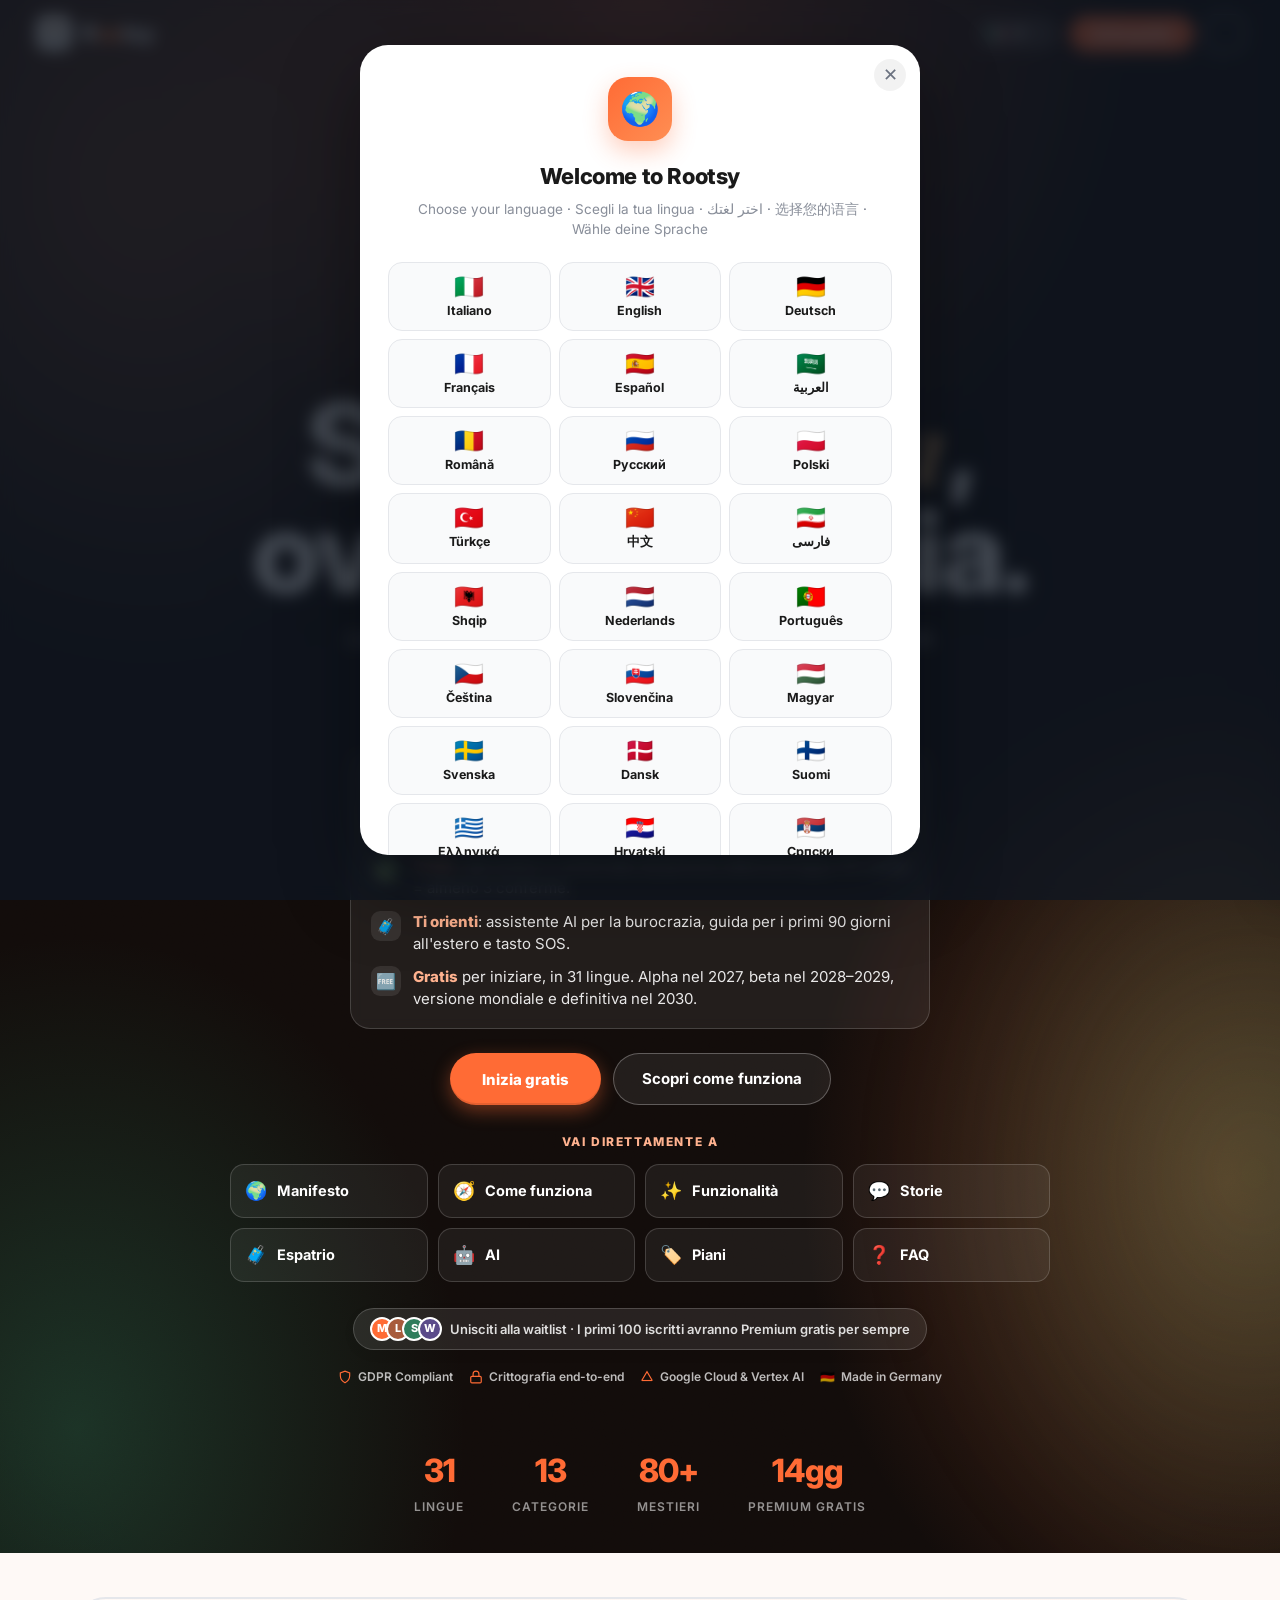
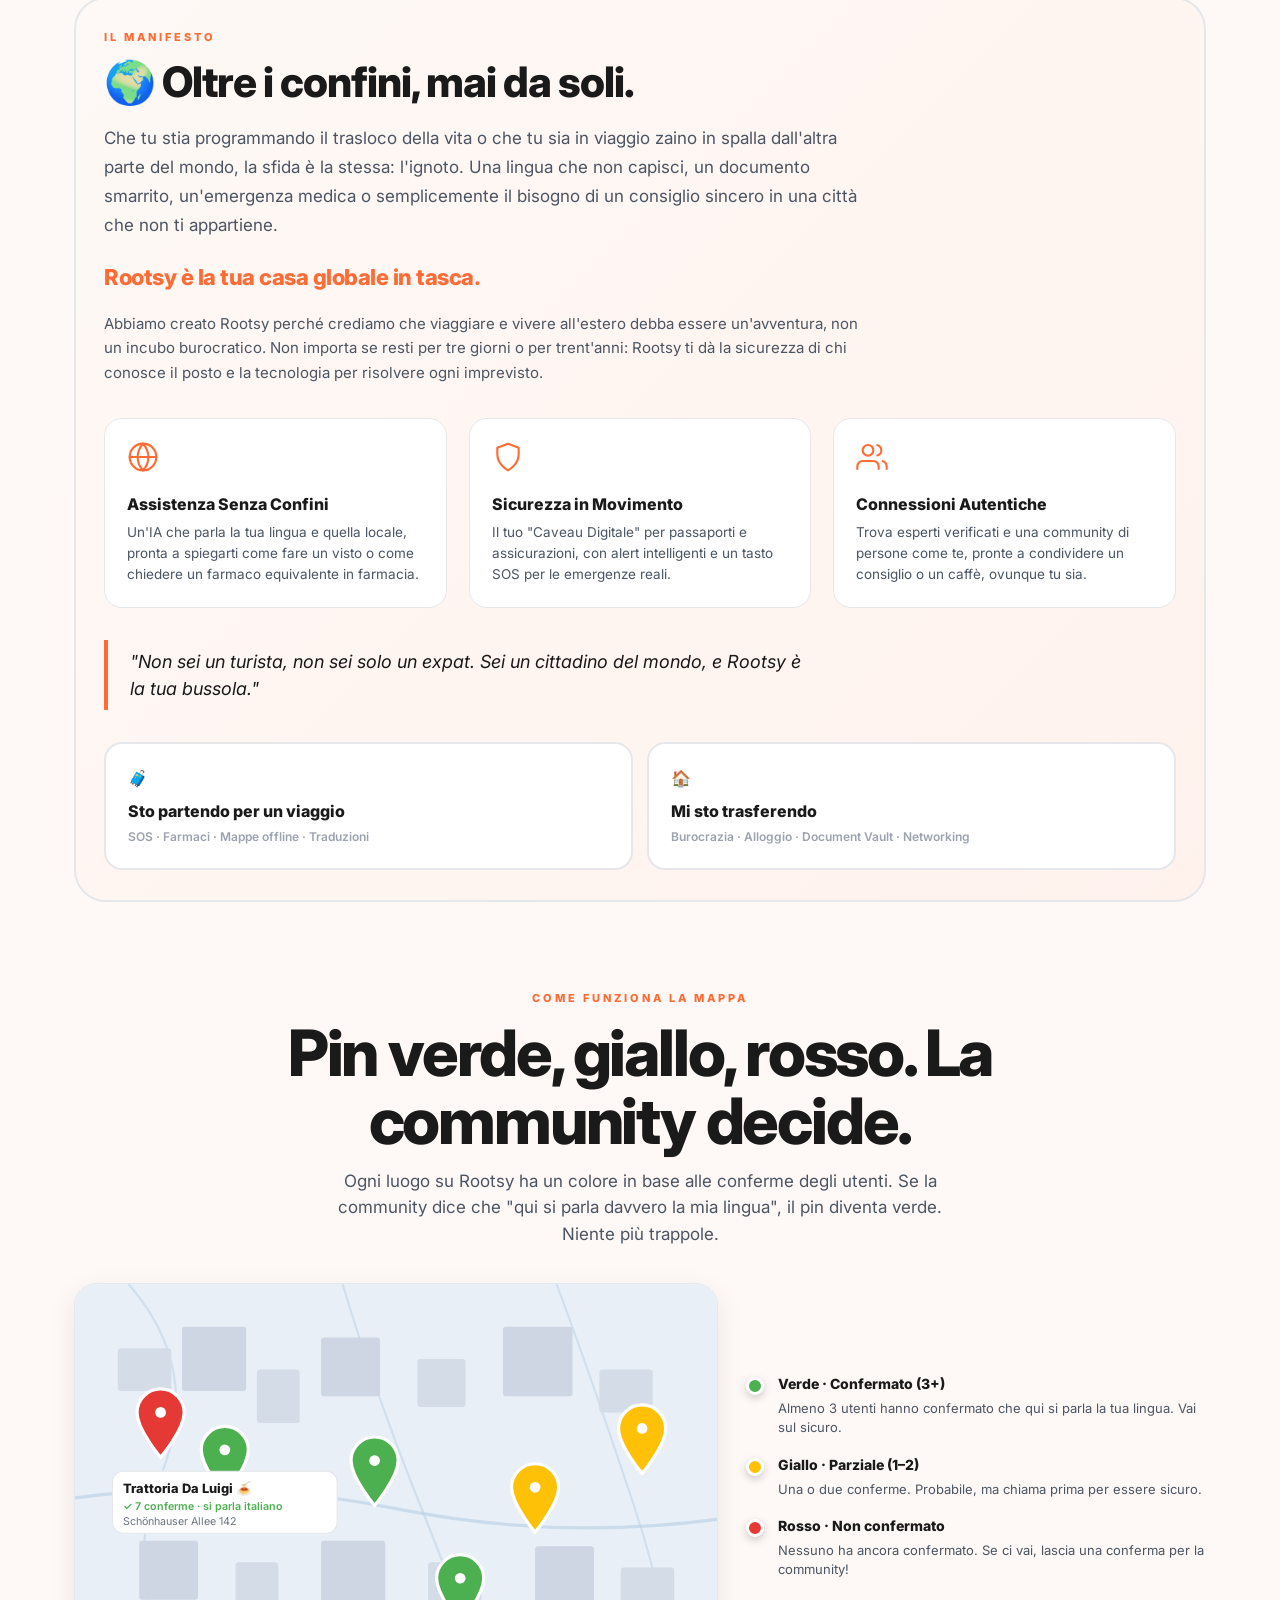
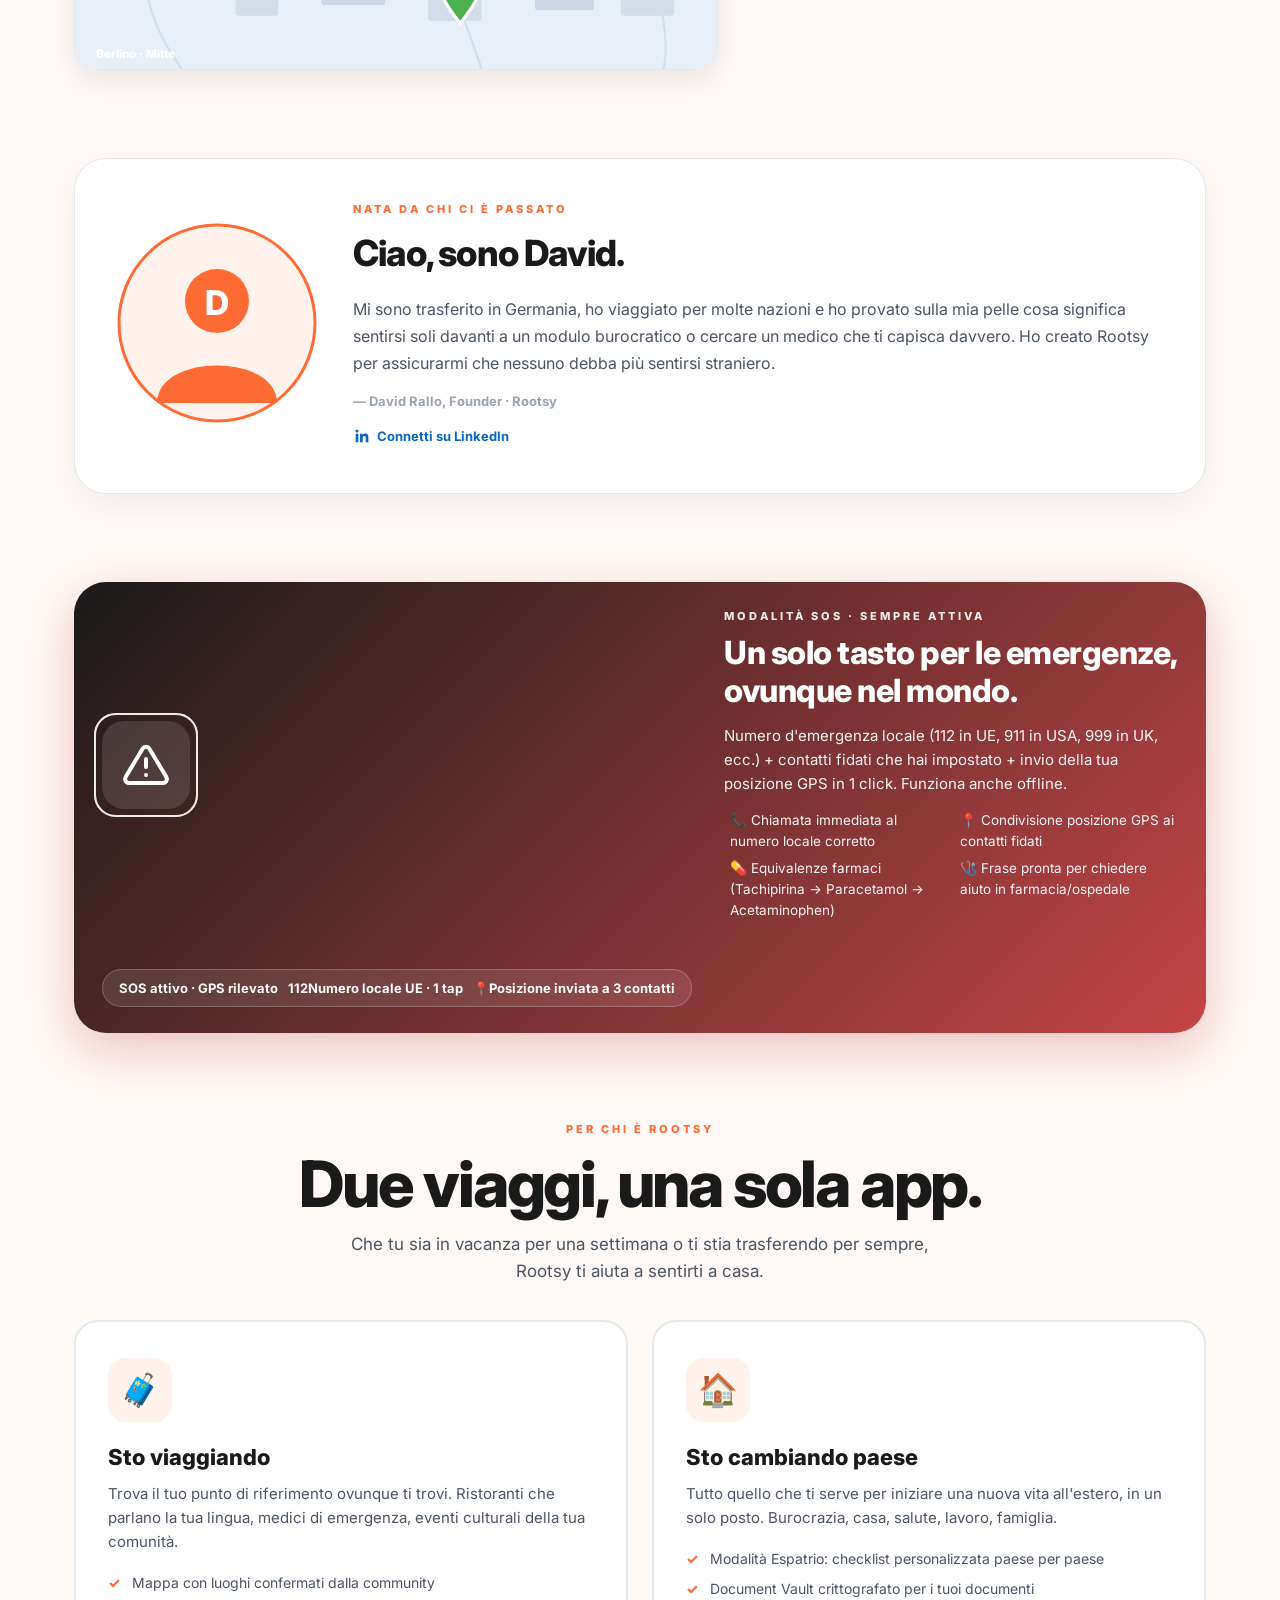
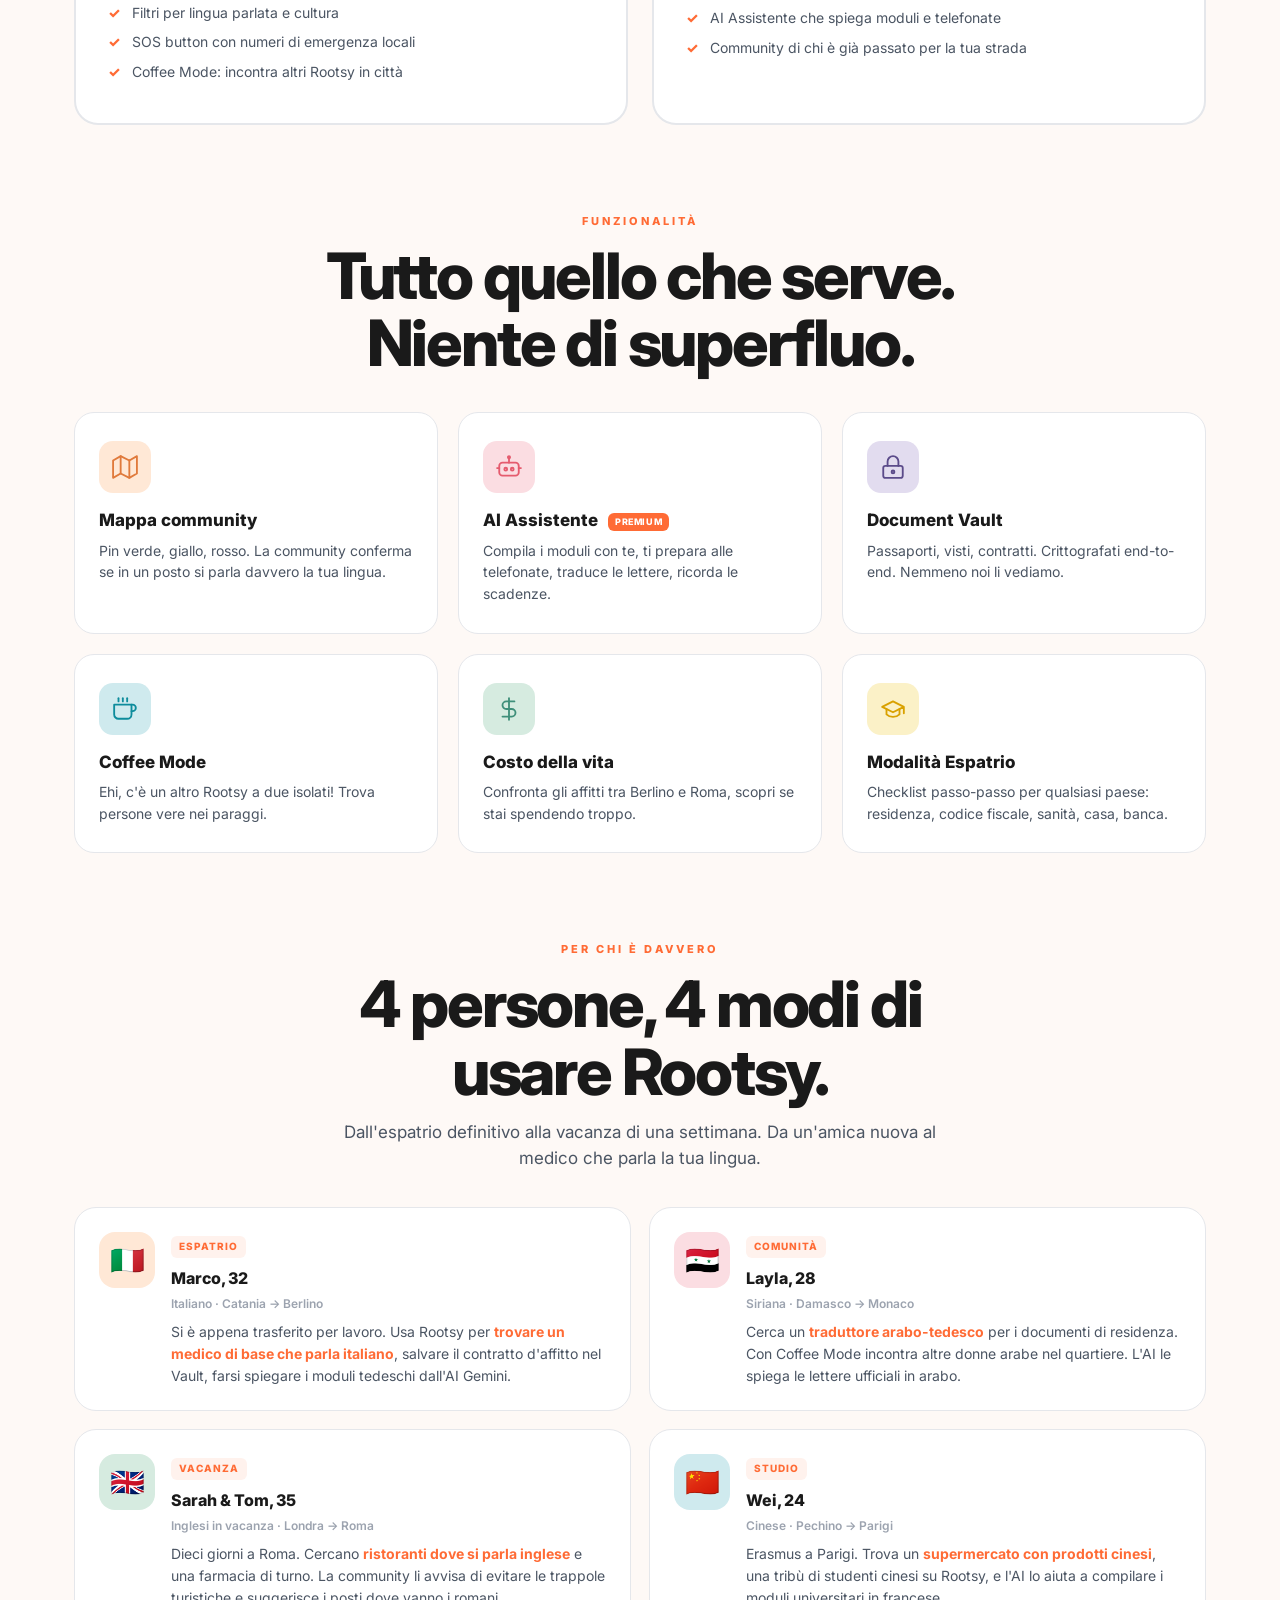
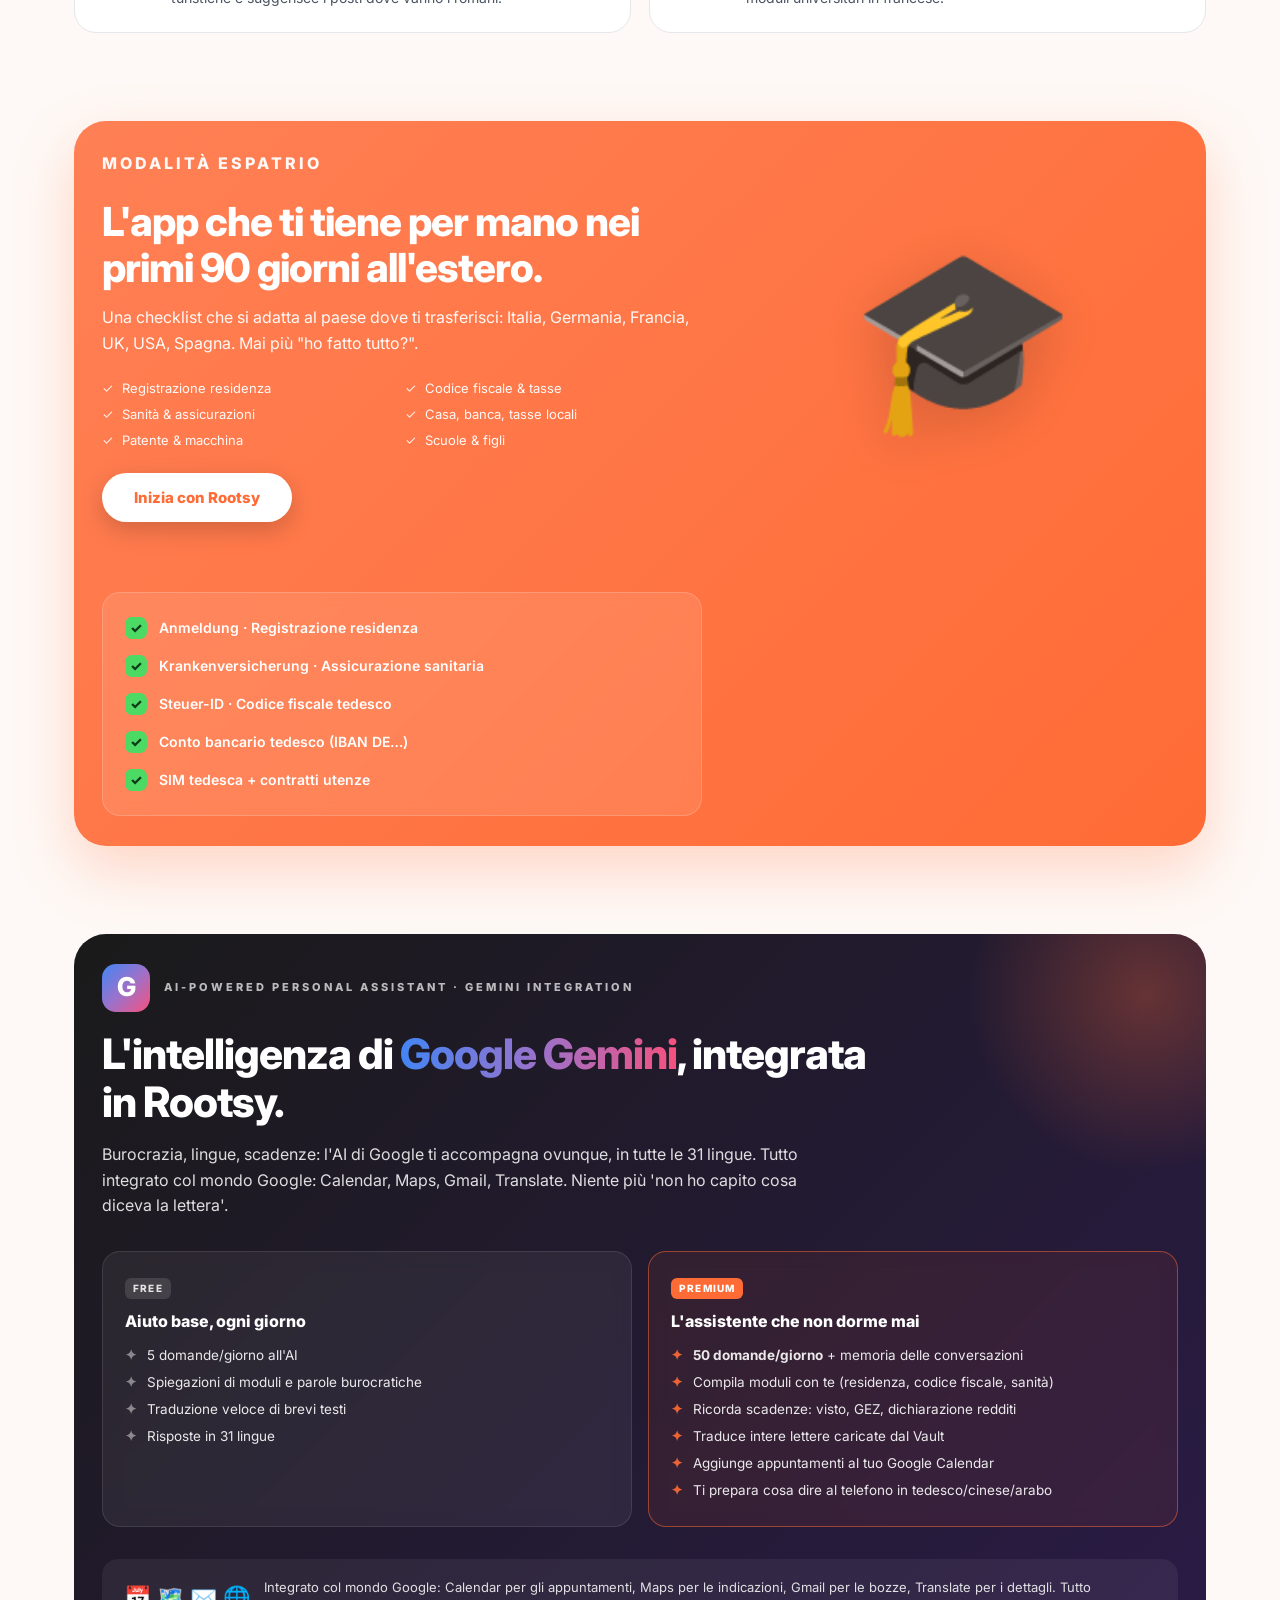
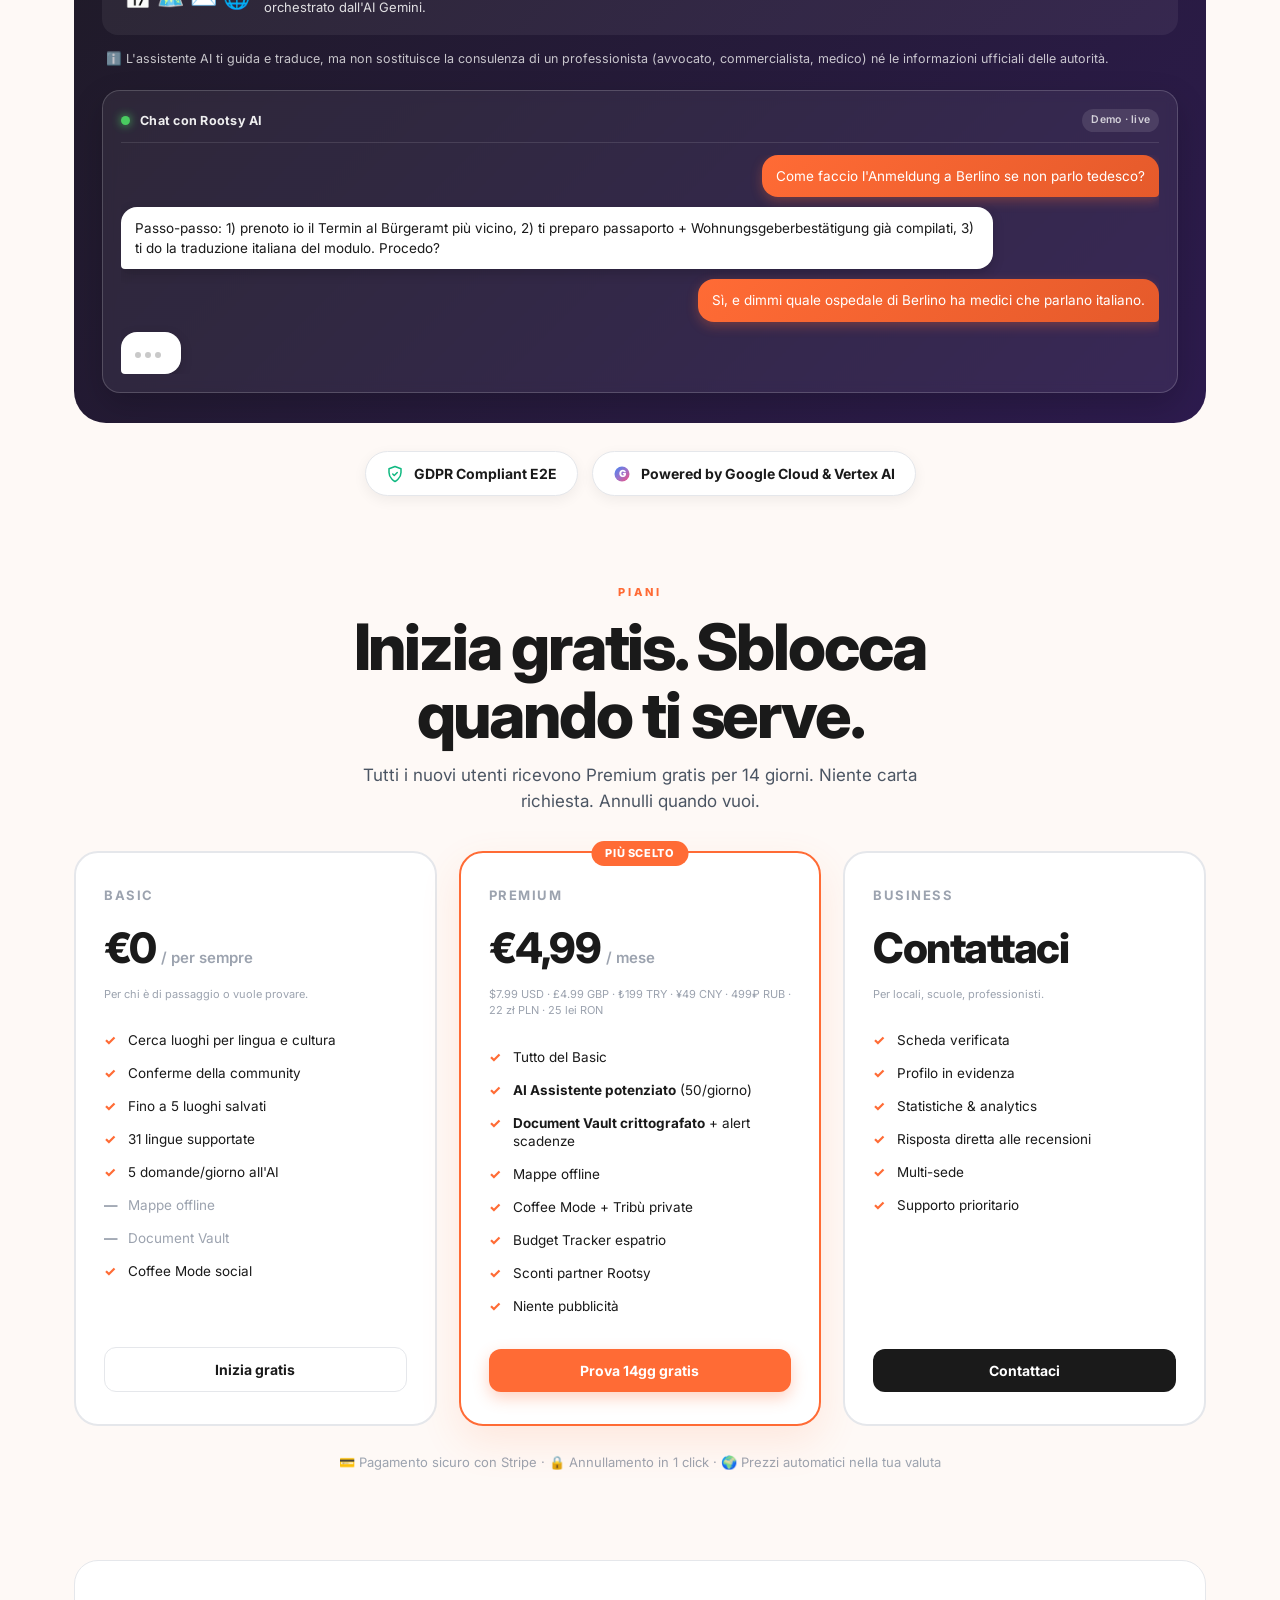
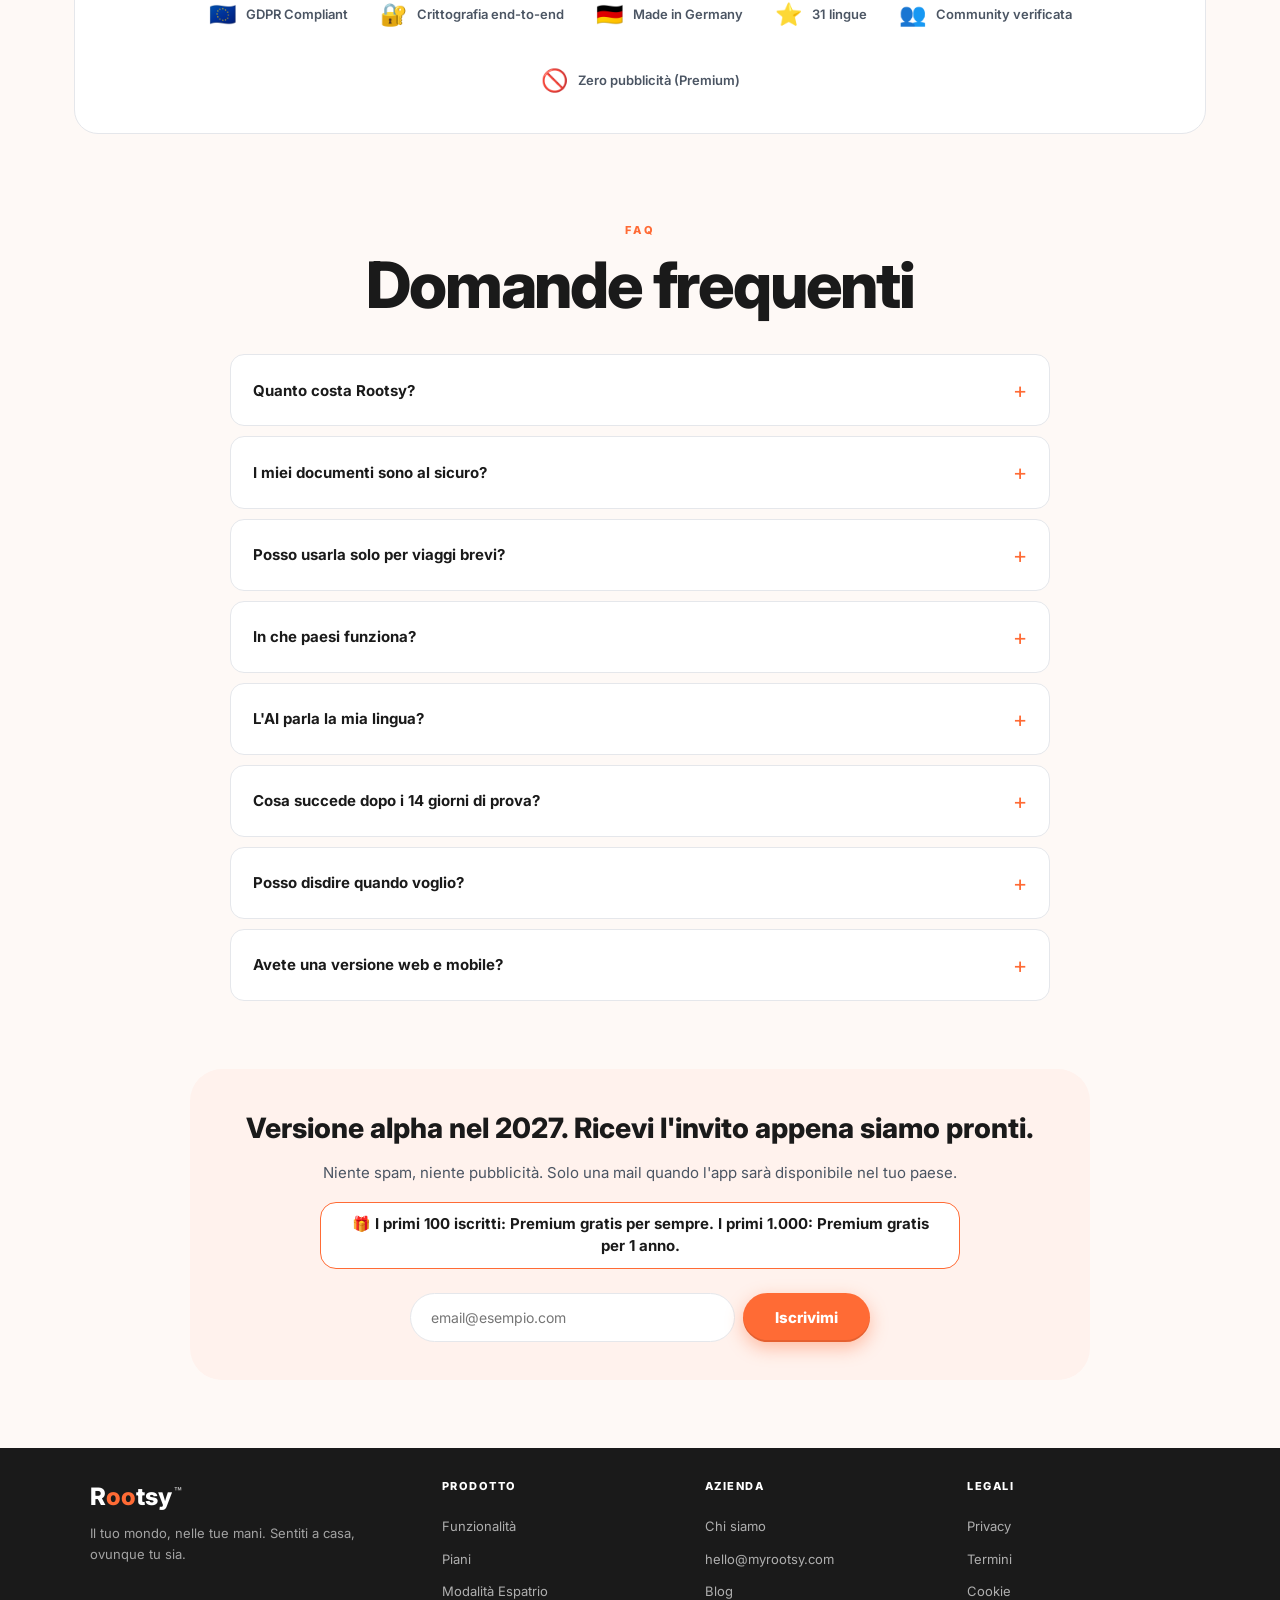
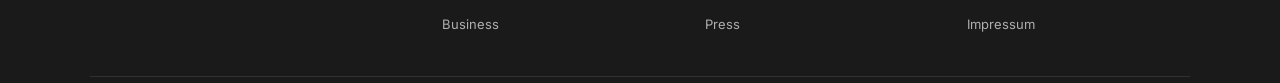
==== commit 6b87c386: "Sito: riassunto "A cosa serve Rootsy" più chiaro, in 31 lingue - Riquadro sotto il titolo: nuovo tit" ====
--- a/deploy/index.html
+++ b/deploy/index.html
@@ -701,6 +701,7 @@
 .hero-sum-list { list-style: none; margin: 0; padding: 0; display: grid; gap: 12px; }
 .hero-sum-list li { display: flex; gap: 12px; align-items: flex-start; color: rgba(255,255,255,.9);
   font-size: 15px; line-height: 1.45; }
+.hero-sum-list li strong { color: #FFB28F; font-weight: 800; }
 .hs-ico { flex: 0 0 auto; width: 30px; height: 30px; display: grid; place-items: center; border-radius: 9px;
   background: rgba(255,255,255,.09); font-size: 16px; line-height: 1; }
 .jump { margin: 28px auto 4px; width: 100%; max-width: 820px; }
@@ -718,6 +719,12 @@
   .hero-sum { padding: 16px 16px; border-radius: 18px; }
   .hero-sum-list li { font-size: 14.5px; }
   .jump-tile { font-size: 14px; padding: 11px 12px; }
+}
+/* telefono: logo più piccolo e meno spazio in alto, così "A cosa serve Rootsy" si vede prima */
+@media (max-width: 620px) {
+  .hero { padding-top: 108px !important; }
+  .hero-logo { width: 64px !important; height: 64px !important; border-radius: 17px !important; margin-bottom: 18px !important; }
+  .hero-sum { margin-top: 20px; }
 }
 /* barra fissa */
 .jump-bar { position: fixed; left: 0; right: 0; top: var(--navH, 64px); z-index: 98;
@@ -757,7 +764,7 @@
   <div class="aw-card">
     <div class="aw-icon">🌱</div>
     <h2 class="aw-title" id="awTitle" data-i18n="audw.title">Cosa ti porta su Rootsy?</h2>
-    <p class="aw-sub" data-i18n="audw.sub">Scegli l'esperienza giusta — puoi cambiare quando vuoi.</p>
+    <p class="aw-sub" data-i18n="audw.sub">Rootsy ti fa trovare luoghi, servizi e persone che parlano la tua lingua, ovunque nel mondo. Scegli l'esperienza giusta: puoi cambiarla quando vuoi.</p>
     <div class="aw-options">
       <button type="button" class="aw-opt" data-aud="private" onclick="chooseAudience('private')">
         <span class="aw-opt-icon">🧳</span>
@@ -866,17 +873,17 @@
   <p class="lead audience-only audience-private" data-i18n="hero.lead">L'app che parla la tua lingua e conosce la tua cultura. Per chi viaggia, per chi mette radici. In 31 lingue.</p>
   <p class="lead audience-only audience-business" data-i18n="hero.leadBusiness">Fatti trovare da chi cerca proprio te: persone della tua lingua e della tua cultura, già nella tua città. Iscrizione gratuita al lancio.</p>
   <div class="hero-sum" role="region" aria-labelledby="heroSumTitle">
-    <p class="hero-sum-title" id="heroSumTitle" data-i18n="sum.title">Rootsy in breve</p>
+    <p class="hero-sum-title" id="heroSumTitle" data-i18n="sum.title">A cosa serve Rootsy</p>
     <ul class="hero-sum-list audience-only audience-private">
-      <li><span class="hs-ico" aria-hidden="true">🗺️</span><span data-i18n="sum.p1">Trovi ristoranti, medici, negozi e comunità dove parlano la tua lingua e conoscono la tua cultura.</span></li>
-      <li><span class="hs-ico" aria-hidden="true">✅</span><span data-i18n="sum.p2">È la community a confermare i posti: pin verde = confermato da almeno 3 persone.</span></li>
-      <li><span class="hs-ico" aria-hidden="true">🧳</span><span data-i18n="sum.p3">In vacanza o trasferito all'estero: checklist per i primi 90 giorni, assistente AI e tasto SOS.</span></li>
-      <li><span class="hs-ico" aria-hidden="true">🆓</span><span data-i18n="sum.p4">Gratis per iniziare, in 31 lingue. Versione alpha nel 2027, beta nel 2028–2029, versione mondiale e definitiva nel 2030.</span></li>
+      <li><span class="hs-ico" aria-hidden="true">🗺️</span><span data-i18n-html="sum.p1"><strong>Trovi</strong> ristoranti, medici, negozi e servizi dove parlano la tua lingua e conoscono la tua cultura, in ogni paese.</span></li>
+      <li><span class="hs-ico" aria-hidden="true">✅</span><span data-i18n-html="sum.p2"><strong>Ti fidi</strong>: ogni posto è confermato da persone della tua lingua. Pin verde = almeno 3 conferme.</span></li>
+      <li><span class="hs-ico" aria-hidden="true">🧳</span><span data-i18n-html="sum.p3"><strong>Ti orienti</strong>: assistente AI per la burocrazia, guida per i primi 90 giorni all'estero e tasto SOS.</span></li>
+      <li><span class="hs-ico" aria-hidden="true">🆓</span><span data-i18n-html="sum.p4"><strong>Gratis</strong> per iniziare, in 31 lingue. Alpha nel 2027, beta nel 2028–2029, versione mondiale e definitiva nel 2030.</span></li>
     </ul>
     <ul class="hero-sum-list audience-only audience-business">
-      <li><span class="hs-ico" aria-hidden="true">📍</span><span data-i18n="sum.b1">Ti trovano persone che cercano la tua lingua e la tua cultura, già nella tua città.</span></li>
-      <li><span class="hs-ico" aria-hidden="true">⭐</span><span data-i18n="sum.b2">Profilo verificato dalla community, messo in evidenza, con le tue statistiche.</span></li>
-      <li><span class="hs-ico" aria-hidden="true">🆓</span><span data-i18n="sum.b3">Iscrizione gratuita al lancio.</span></li>
+      <li><span class="hs-ico" aria-hidden="true">📍</span><span data-i18n-html="sum.b1"><strong>Ti trovano</strong> clienti che parlano la tua lingua o cercano la tua cultura, già nella tua città.</span></li>
+      <li><span class="hs-ico" aria-hidden="true">⭐</span><span data-i18n-html="sum.b2"><strong>Ti distingui</strong>: profilo verificato dalla community, messo in evidenza, con le tue statistiche.</span></li>
+      <li><span class="hs-ico" aria-hidden="true">🆓</span><span data-i18n-html="sum.b3"><strong>Gratis</strong>: l'iscrizione al lancio non costa nulla.</span></li>
     </ul>
   </div>
   <div class="hero-ctas">
@@ -1571,7 +1578,7 @@
 // === I18N ===
 // L'italiano è dentro la pagina (lingua base). Le altre 30 lingue sono in
 // i18n/<codice>.json e vengono scaricate solo quando servono.
-const I18N = { it: {"meta.title":"Rootsy — App per viaggiare e trasferirsi all'estero nella tua lingua","meta.description":"L'app per viaggi ed espatrio: trova ristoranti, medici, negozi e comunità che parlano la tua lingua, ovunque nel mondo. Assistente AI e SOS. In 31 lingue.","sum.title":"Rootsy in breve","sum.p1":"Trovi ristoranti, medici, negozi e comunità dove parlano la tua lingua e conoscono la tua cultura.","sum.p2":"È la community a confermare i posti: pin verde = confermato da almeno 3 persone.","sum.p3":"In vacanza o trasferito all'estero: checklist per i primi 90 giorni, assistente AI e tasto SOS.","sum.p4":"Gratis per iniziare, in 31 lingue. Versione alpha nel 2027, beta nel 2028–2029, versione mondiale e definitiva nel 2030.","sum.b1":"Ti trovano persone che cercano la tua lingua e la tua cultura, già nella tua città.","sum.b2":"Profilo verificato dalla community, messo in evidenza, con le tue statistiche.","sum.b3":"Iscrizione gratuita al lancio.","jump.title":"Vai direttamente a","jump.bizBenefits":"Vantaggi","jump.bizWhy":"Perché funziona","jump.bizJoin":"Iscrivi la tua attività","aud.private":"Privati & Viaggiatori","aud.business":"Locali & Business","aud.badgePrivate":"Modalità Privati","aud.badgeBusiness":"Modalità Business","founder.linkedin":"Connetti su LinkedIn","bizhero.eyebrow":"Per chi accoglie","bizhero.title":"Fatti trovare da chi parla la tua lingua.","bizhero.sub":"Sei un ristorante, una scuola, un professionista, una chiesa? Rootsy ti porta clienti che cercano proprio uno come te.","bizhero.c1.t":"Visibilita geo-locale","bizhero.c1.d":"Quando un italiano cerca un parrucchiere a Berlino, il tuo salone appare nei primi risultati.","bizhero.c2.t":"Scheda verificata","bizhero.c2.d":"Badge di verifica della community che confermera che da te si parla davvero quella lingua.","bizhero.c3.t":"Analytics & insight","bizhero.c3.d":"Vedi quanti utenti ti cercano, da quali paesi vengono, quali lingue parlano.","bizhero.c4.t":"Risposta alle recensioni","bizhero.c4.d":"Rispondi direttamente ai feedback della community, costruisci relazioni autentiche.","bizhero.c5.t":"Sconti per utenti Premium","bizhero.c5.d":"Offri uno sconto del 10% agli utenti Premium: recuperano labbonamento con un pranzo, tu acquisisci clienti fedeli.","bizhero.c6.t":"Multi-sede","bizhero.c6.d":"Gestisci piu filiali da un unico dashboard. Perfetto per catene.","bizhero.cta_text":"Lancio Business 2027 - I primi 50 iscritti: 6 mesi gratis al lancio.","bizhero.cta":"Iscriviti come Business","hero.proof":"Unisciti alla waitlist · I primi 100 iscritti avranno Premium gratis per sempre","footer.poweredBy":"Powered by Google Cloud & Vertex AI","manifesto.eyebrow":"Il Manifesto","manifesto.title":"🌍 Oltre i confini, mai da soli.","manifesto.lead":"Che tu stia programmando il trasloco della vita o che tu sia in viaggio zaino in spalla dall'altra parte del mondo, la sfida è la stessa: l'ignoto. Una lingua che non capisci, un documento smarrito, un'emergenza medica o semplicemente il bisogno di un consiglio sincero in una città che non ti appartiene.","manifesto.claim":"Rootsy è la tua casa globale in tasca.","manifesto.body":"Abbiamo creato Rootsy perché crediamo che viaggiare e vivere all'estero debba essere un'avventura, non un incubo burocratico. Non importa se resti per tre giorni o per trent'anni: Rootsy ti dà la sicurezza di chi conosce il posto e la tecnologia per risolvere ogni imprevisto.","manifesto.p1.t":"Assistenza Senza Confini","manifesto.p1.d":"Un'IA che parla la tua lingua e quella locale, pronta a spiegarti come fare un visto o come chiedere un farmaco equivalente in farmacia.","manifesto.p2.t":"Sicurezza in Movimento","manifesto.p2.d":"Il tuo \"Caveau Digitale\" per passaporti e assicurazioni, con alert intelligenti e un tasto SOS per le emergenze reali.","manifesto.p3.t":"Connessioni Autentiche","manifesto.p3.d":"Trova esperti verificati e una community di persone come te, pronte a condividere un consiglio o un caffè, ovunque tu sia.","manifesto.quote":"\"Non sei un turista, non sei solo un expat. Sei un cittadino del mondo, e Rootsy è la tua bussola.\"","manifesto.t1":"Sto partendo per un viaggio","manifesto.t1d":"SOS · Farmaci · Mappe offline · Traduzioni","manifesto.t2":"Mi sto trasferendo","manifesto.t2d":"Burocrazia · Alloggio · Document Vault · Networking","mapdemo.eyebrow":"Come funziona la mappa","mapdemo.title":"Pin verde, giallo, rosso. La community decide.","mapdemo.sub":"Ogni luogo su Rootsy ha un colore in base alle conferme degli utenti. Se la community dice che \"qui si parla davvero la mia lingua\", il pin diventa verde. Niente più trappole.","mapdemo.l1.t":"Verde · Confermato (3+)","mapdemo.l1.d":"Almeno 3 utenti hanno confermato che qui si parla la tua lingua. Vai sul sicuro.","mapdemo.l2.t":"Giallo · Parziale (1–2)","mapdemo.l2.d":"Una o due conferme. Probabile, ma chiama prima per essere sicuro.","mapdemo.l3.t":"Rosso · Non confermato","mapdemo.l3.d":"Nessuno ha ancora confermato. Se ci vai, lascia una conferma per la community!","founder.eyebrow":"Nata da chi ci è passato","founder.name":"Ciao, sono David.","founder.text":"Mi sono trasferito in Germania, ho viaggiato per molte nazioni e ho provato sulla mia pelle cosa significa sentirsi soli davanti a un modulo burocratico o cercare un medico che ti capisca davvero. Ho creato Rootsy per assicurarmi che nessuno debba più sentirsi straniero.","founder.sign":"— David Rallo, Founder · Rootsy","sos.eyebrow":"Modalità SOS · Sempre attiva","sos.title":"Un solo tasto per le emergenze, ovunque nel mondo.","sos.text":"Numero d'emergenza locale (112 in UE, 911 in USA, 999 in UK, ecc.) + contatti fidati che hai impostato + invio della tua posizione GPS in 1 click. Funziona anche offline.","sos.l1":"📞 Chiamata immediata al numero locale corretto","sos.l2":"📍 Condivisione posizione GPS ai contatti fidati","sos.l3":"💊 Equivalenze farmaci (Tachipirina → Paracetamol → Acetaminophen)","sos.l4":"🩺 Frase pronta per chiedere aiuto in farmacia/ospedale","gemini.eyebrow":"AI-Powered Personal Assistant · Gemini Integration","stories.eyebrow":"Per chi è davvero","stories.title":"4 persone, 4 modi di usare Rootsy.","stories.sub":"Dall'espatrio definitivo alla vacanza di una settimana. Da un'amica nuova al medico che parla la tua lingua.","stories.s1.tag":"Espatrio","stories.s1.name":"Marco, 32","stories.s1.route":"Italiano · Catania → Berlino","stories.s1.body":"Si è appena trasferito per lavoro. Usa Rootsy per <strong>trovare un medico di base che parla italiano</strong>, salvare il contratto d'affitto nel Vault, farsi spiegare i moduli tedeschi dall'AI Gemini.","stories.s2.tag":"Comunità","stories.s2.name":"Layla, 28","stories.s2.route":"Siriana · Damasco → Monaco","stories.s2.body":"Cerca un <strong>traduttore arabo-tedesco</strong> per i documenti di residenza. Con Coffee Mode incontra altre donne arabe nel quartiere. L'AI le spiega le lettere ufficiali in arabo.","stories.s3.tag":"Vacanza","stories.s3.name":"Sarah & Tom, 35","stories.s3.route":"Inglesi in vacanza · Londra → Roma","stories.s3.body":"Dieci giorni a Roma. Cercano <strong>ristoranti dove si parla inglese</strong> e una farmacia di turno. La community li avvisa di evitare le trappole turistiche e suggerisce i posti dove vanno i romani.","stories.s4.tag":"Studio","stories.s4.name":"Wei, 24","stories.s4.route":"Cinese · Pechino → Parigi","stories.s4.body":"Erasmus a Parigi. Trova un <strong>supermercato con prodotti cinesi</strong>, una tribù di studenti cinesi su Rootsy, e l'AI lo aiuta a compilare i moduli universitari in francese.","gemini.title":"L'intelligenza di <em>Google Gemini</em>, integrata in Rootsy.","gemini.lead":"Burocrazia, lingue, scadenze: l'AI di Google ti accompagna ovunque, in tutte le 31 lingue. Tutto integrato col mondo Google: Calendar, Maps, Gmail, Translate. Niente più 'non ho capito cosa diceva la lettera'.","gemini.free.tag":"FREE","gemini.free.title":"Aiuto base, ogni giorno","gemini.free.l1":"5 domande/giorno all'AI","gemini.free.l2":"Spiegazioni di moduli e parole burocratiche","gemini.free.l3":"Traduzione veloce di brevi testi","gemini.free.l4":"Risposte in 31 lingue","gemini.premium.tag":"PREMIUM","gemini.premium.title":"L'assistente che non dorme mai","gemini.premium.l1":"<strong>50 domande/giorno</strong> + memoria delle conversazioni","gemini.premium.l2":"Compila moduli con te (residenza, codice fiscale, sanità)","gemini.premium.l3":"Ricorda scadenze: visto, GEZ, dichiarazione redditi","gemini.premium.l4":"Traduce intere lettere caricate dal Vault","aichat.header":"Chat con Rootsy AI","aichat.tag":"Demo · live","aichat.q1":"Come faccio l'Anmeldung a Berlino se non parlo tedesco?","aichat.a1":"Passo-passo: 1) prenoto io il Termin al Bürgeramt più vicino, 2) ti preparo passaporto + Wohnungsgeberbestätigung già compilati, 3) ti do la traduzione italiana del modulo. Procedo?","aichat.q2":"Sì, e dimmi quale ospedale di Berlino ha medici che parlano italiano.","aichat.a2":"Charité · Campus Mitte: 4 medici italiani confermati dalla community Rootsy. Ti apro la mappa con i pin verdi 🟢","mapdemo.city":"Berlino · Mitte","mapdemo.place":"Trattoria Da Luigi 🍝","mapdemo.confirm":"✓ 7 conferme · si parla italiano","mapdemo.addr":"Schönhauser Allee 142","expat.chk1":"Anmeldung · Registrazione residenza","expat.chk2":"Krankenversicherung · Assicurazione sanitaria","expat.chk3":"Steuer-ID · Codice fiscale tedesco","expat.chk4":"Conto bancario tedesco (IBAN DE…)","expat.chk5":"SIM tedesca + contratti utenze","sosdemo.active":"SOS attivo · GPS rilevato","sosdemo.local":"112 · Numero locale UE · 1 tap","sosdemo.shared":"Posizione inviata a 3 contatti","bizx.eyebrow":"Perché Rootsy funziona per i locali","bizx.title":"Clienti che cercano <em>esattamente</em> te.","bizx.sub":"Non spendi in pubblicità a freddo. Ti trovano persone che cercano già la tua lingua, la tua cultura, il tuo piatto, il tuo servizio. Ecco come.","bizx.c1.tag":"🍝 Ristorante","bizx.c1.title":"Trattoria italiana · Berlino","bizx.c1.metric":"+47%","bizx.c1.metric_lbl":"prenotazioni in 3 mesi","bizx.c1.body":"Trattoria con cucina italiana autentica vicino a Schönhauser Allee. Profilo Business Rootsy con badge \"si parla italiano\" verificato. Risultato: 47% in più di prenotazioni da italiani in Germania e tedeschi che vogliono praticare la lingua a tavola.","bizx.c2.tag":"💈 Parrucchiere","bizx.c2.title":"Berber Mehmet · Monaco","bizx.c2.metric":"+60%","bizx.c2.metric_lbl":"nuovi clienti turchi","bizx.c2.body":"Barber shop turco a Schwabing. 12 conferme dalla community Rootsy che lì si parla türkçe nativo. Risultato: turchi appena arrivati a Monaco lo trovano in 30 secondi sull'app, prima ancora di Google Maps.","bizx.c3.tag":"🩺 Studio medico","bizx.c3.title":"Studio Dott. Khoury · Roma","bizx.c3.metric":"200+","bizx.c3.metric_lbl":"nuovi pazienti arabofoni/anno","bizx.c3.body":"Medico di base con personale che parla arabo. Profilo Business + integrazione SOS (i pazienti arabi lo trovano via mappa nelle emergenze). Risultato: oltre 200 nuovi pazienti arabofoni in 12 mesi, fidelizzazione 89%.","bizx.disclaimer":"⚠ Esempi illustrativi basati su proiezioni del modello di business. I risultati reali dipendono da posizione, settore, qualità del servizio e attività sulla piattaforma.","bizx.faq.title":"Domande dei locali","bizx.faq.q1":"Quanto costa il piano Business?","bizx.faq.a1":"Lancio 2027 a partire da 29 €/mese per singola sede, con 30 giorni gratuiti garantiti. I primi 50 iscritti hanno 6 mesi gratis al lancio. Multi-sede e catene: prezzo personalizzato in base al numero di filiali.","bizx.faq.q2":"Come funziona la verifica \"si parla questa lingua\"?","bizx.faq.a2":"La community conferma. Quando un utente Rootsy va da te e conferma \"qui si parla davvero italiano\" (o turco, arabo, cinese…), il tuo pin sulla mappa diventa verde dopo 3+ conferme. Niente self-declared: la verifica la fanno i tuoi clienti reali.","bizx.faq.q3":"Posso disattivare quando voglio?","bizx.faq.a3":"Sì. Nessun vincolo annuale, nessuna penale. Cancellazione con un click dal dashboard. Il profilo resta visibile fino alla fine del mese pagato.","bizx.faq.q4":"Sono una catena con 10 sedi. Come gestisco tutto?","bizx.faq.a4":"Dashboard multi-sede in cloud: un account per il manager + sotto-profili per ogni filiale. Statistiche per sede, risposte centralizzate alle recensioni, importazione massiva CSV/Google My Business. Contattaci per un onboarding personalizzato.","bizx.cta_text":"Pronto a farti trovare? Iscrizione anticipata: 6 mesi gratis al lancio + accesso al beta privato.","bizx.cta":"Iscriviti come Business","gemini.premium.l5":"Aggiunge appuntamenti al tuo Google Calendar","gemini.premium.l6":"Ti prepara cosa dire al telefono in tedesco/cinese/arabo","gemini.google":"Integrato col mondo Google: Calendar per gli appuntamenti, Maps per le indicazioni, Gmail per le bozze, Translate per i dettagli. Tutto orchestrato dall'AI Gemini.","gemini.disclaimer":"ℹ️ L'assistente AI ti guida e traduce, ma non sostituisce la consulenza di un professionista (avvocato, commercialista, medico) né le informazioni ufficiali delle autorità.","nav.ai":"AI","nav.how":"Come funziona","nav.features":"Funzionalità","nav.stories":"Storie","nav.manifesto":"Manifesto","nav.pricing":"Piani","nav.expat":"Espatrio","nav.cta":"Inizia gratis","hero.badge":"In arrivo","hero.title":"Sentiti a <em>casa</em>,<br>ovunque tu sia.","hero.lead":"L'app che parla la tua lingua e conosce la tua cultura. Per chi viaggia, per chi mette radici. In 31 lingue.","hero.titleBusiness":"Fai sentire a <em>casa</em><br>chiunque venga da te.","hero.leadBusiness":"Fatti trovare da chi cerca proprio te: persone della tua lingua e della tua cultura, già nella tua città. Iscrizione gratuita al lancio.","audw.title":"Cosa ti porta su Rootsy?","audw.sub":"Scegli l'esperienza giusta — puoi cambiare quando vuoi.","audw.private":"Per viaggiatori ed espatri","audw.privateDesc":"Trova luoghi, medici e persone che parlano la tua lingua.","audw.business":"Per locali e business","audw.businessDesc":"Fatti trovare da clienti della tua lingua e cultura.","audw.skip":"Salta per ora","hero.ctaPrimary":"Inizia gratis","hero.ctaSecondary":"Scopri come funziona","hero.s1":"Lingue","hero.s2":"Categorie","hero.s3":"Mestieri","hero.s4":"Premium gratis","targets.eyebrow":"Per chi è Rootsy","targets.title":"Due viaggi, una sola app.","targets.sub":"Che tu sia in vacanza per una settimana o ti stia trasferendo per sempre, Rootsy ti aiuta a sentirti a casa.","targets.travel.title":"Sto viaggiando","targets.travel.desc":"Trova il tuo punto di riferimento ovunque ti trovi. Ristoranti che parlano la tua lingua, medici di emergenza, eventi culturali della tua comunità.","targets.travel.f1":"Mappa con luoghi confermati dalla community","targets.travel.f2":"Filtri per lingua parlata e cultura","targets.travel.f3":"SOS button con numeri di emergenza locali","targets.travel.f4":"Coffee Mode: incontra altri Rootsy in città","targets.expat.title":"Sto cambiando paese","targets.expat.desc":"Tutto quello che ti serve per iniziare una nuova vita all'estero, in un solo posto. Burocrazia, casa, salute, lavoro, famiglia.","targets.expat.f1":"Modalità Espatrio: checklist personalizzata paese per paese","targets.expat.f2":"Document Vault crittografato per i tuoi documenti","targets.expat.f3":"AI Assistente che spiega moduli e telefonate","targets.expat.f4":"Community di chi è già passato per la tua strada","features.eyebrow":"Funzionalità","features.title":"Tutto quello che serve. Niente di superfluo.","f1.t":"Mappa community","f1.d":"Pin verde, giallo, rosso. La community conferma se in un posto si parla davvero la tua lingua.","f2.t":"AI Assistente <span class=\"feature-tag\">PREMIUM</span>","f2.d":"Compila i moduli con te, ti prepara alle telefonate, traduce le lettere, ricorda le scadenze.","f3.t":"Document Vault","f3.d":"Passaporti, visti, contratti. Crittografati end-to-end. Nemmeno noi li vediamo.","f4.t":"Coffee Mode","f4.d":"Ehi, c'è un altro Rootsy a due isolati! Trova persone vere nei paraggi.","f5.t":"Costo della vita","f5.d":"Confronta gli affitti tra Berlino e Roma, scopri se stai spendendo troppo.","f6.t":"Modalità Espatrio","f6.d":"Checklist passo-passo per qualsiasi paese: residenza, codice fiscale, sanità, casa, banca.","expat.eyebrow":"Modalità Espatrio","expat.title":"L'app che ti tiene per mano nei primi 90 giorni all'estero.","expat.desc":"Una checklist che si adatta al paese dove ti trasferisci: Italia, Germania, Francia, UK, USA, Spagna. Mai più \"ho fatto tutto?\".","expat.l1":"Registrazione residenza","expat.l2":"Codice fiscale & tasse","expat.l3":"Sanità & assicurazioni","expat.l4":"Casa, banca, tasse locali","expat.l5":"Patente & macchina","expat.l6":"Scuole & figli","expat.cta":"Inizia con Rootsy","pricing.eyebrow":"Piani","pricing.title":"Inizia gratis. Sblocca quando ti serve.","pricing.sub":"Tutti i nuovi utenti ricevono Premium gratis per 14 giorni. Niente carta richiesta. Annulli quando vuoi.","p.free.name":"Basic","p.free.period":"/ per sempre","p.free.tagline":"Per chi è di passaggio o vuole provare.","p.free.f1":"Cerca luoghi per lingua e cultura","p.free.f2":"Conferme della community","p.free.f3":"Fino a 5 luoghi salvati","p.free.f4":"31 lingue supportate","p.free.f5":"5 domande/giorno all'AI","p.free.m1":"Mappe offline","p.free.m2":"Document Vault","p.free.m3":"Coffee Mode social","p.free.cta":"Inizia gratis","p.premium.badge":"PIÙ SCELTO","p.premium.name":"Premium","p.premium.period":"/ mese","p.premium.f1":"Tutto del Basic","p.premium.f2":"<strong>AI Assistente potenziato</strong> (50/giorno)","p.premium.f3":"<strong>Document Vault crittografato</strong> + alert scadenze","p.premium.f4":"Mappe offline","p.premium.f5":"Coffee Mode + Tribù private","p.premium.f6":"Budget Tracker espatrio","p.premium.f7":"Sconti partner Rootsy","p.premium.f8":"Niente pubblicità","p.premium.cta":"Prova 14gg gratis","p.business.name":"Business","p.business.price":"Contattaci","p.business.tagline":"Per locali, scuole, professionisti.","p.business.f1":"Scheda verificata","p.business.f2":"Profilo in evidenza","p.business.f3":"Statistiche & analytics","p.business.f4":"Risposta diretta alle recensioni","p.business.f5":"Multi-sede","p.business.f6":"Supporto prioritario","p.business.cta":"Contattaci","pricing.note":"💳 Pagamento sicuro con Stripe · 🔒 Annullamento in 1 click · 🌍 Prezzi automatici nella tua valuta","trust.gdpr":"GDPR Compliant","trust.encrypted":"Crittografia end-to-end","trust.gdprE2e":"GDPR Compliant E2E","trust.poweredBy":"Powered by Google Cloud & Vertex AI","trust.made":"Made in Germany","trust.langs":"31 lingue","trust.community":"Community verificata","trust.noads":"Zero pubblicità (Premium)","faq.title":"Domande frequenti","faq.q1":"Quanto costa Rootsy?","faq.a1":"Rootsy è gratis nel piano \"Il Viaggiatore\". Premium costa €4,99/mese (oppure equivalente nella tua valuta locale: $7.99 USD, £4.99 GBP, ecc.). Tutti i nuovi utenti ricevono Premium gratis per 14 giorni.","faq.q2":"I miei documenti sono al sicuro?","faq.a2":"Sì. Il Document Vault usa crittografia end-to-end basata sulla tua password: nemmeno noi di Rootsy possiamo accedere ai tuoi documenti. Conformi al GDPR Art. 9 sui dati sensibili.","faq.q3":"Posso usarla solo per viaggi brevi?","faq.a3":"Certo. Il piano gratuito è perfetto per chi viaggia: trovi sulla mappa luoghi che parlano la tua lingua, leggi le conferme della community e usi l'SOS in caso di emergenza. Niente registrazione obbligatoria.","faq.q4":"In che paesi funziona?","faq.a4":"Rootsy è pensata per tutto il mondo. Versione alpha nel 2027, versione beta nel 2028–2029, versione mondiale e definitiva nel 2030.","faq.q5":"L'AI parla la mia lingua?","faq.a5":"L'AI Assistente Premium è basato su Gemini di Google: parla fluentemente le 31 lingue supportate. Spiega moduli tedeschi in arabo, ti prepara telefonate in italiano, traduce lettere in cinese.","faq.q6":"Cosa succede dopo i 14 giorni di prova?","faq.a6":"Niente di automatico. Allo scadere del trial torni al piano gratuito \"Il Viaggiatore\". Se vuoi continuare con Premium, scegli tu se attivare il pagamento.","faq.q7":"Posso disdire quando voglio?","faq.a7":"Sì, in qualsiasi momento dal tuo profilo. Niente vincoli, niente penali. Continui ad accedere a Premium fino alla fine del periodo già pagato.","faq.q8":"Avete una versione web e mobile?","faq.a8":"Sì. Rootsy gira su browser (PWA installabile come app), Android e iOS. Stesso account ovunque, sincronia automatica.","biz.title":"Hai un'attività che parla più lingue?","biz.desc":"Mettila su Rootsy. Fatti trovare da chi parla la lingua dei tuoi clienti. Verifica community, profilo in evidenza, statistiche. Lancio Business 2027.","biz.cta":"Contattami","beta.title":"Versione alpha nel 2027. Ricevi l'invito appena siamo pronti.","beta.desc":"Niente spam, niente pubblicità. Solo una mail quando l'app sarà disponibile nel tuo paese.","beta.perk":"🎁 I primi 100 iscritti: Premium gratis per sempre. I primi 1.000: Premium gratis per 1 anno.","beta.cta":"Iscrivimi","footer.tagline":"Il tuo mondo, nelle tue mani. Sentiti a casa, ovunque tu sia.","footer.product":"Prodotto","footer.features":"Funzionalità","footer.pricing":"Piani","footer.expat":"Modalità Espatrio","footer.business":"Business","footer.company":"Azienda","footer.about":"Chi siamo","footer.blog":"Blog","footer.press":"Press","footer.legal":"Legali","footer.privacy":"Privacy","footer.terms":"Termini","footer.cookies":"Cookie","footer.impressum":"Impressum","footer.madeIn":"Made in Germany 🇩🇪 con cura"} };
+const I18N = { it: {"meta.title":"Rootsy — App per viaggiare e trasferirsi all'estero nella tua lingua","meta.description":"L'app per viaggi ed espatrio: trova ristoranti, medici, negozi e comunità che parlano la tua lingua, ovunque nel mondo. Assistente AI e SOS. In 31 lingue.","sum.title":"A cosa serve Rootsy","sum.p1":"<strong>Trovi</strong> ristoranti, medici, negozi e servizi dove parlano la tua lingua e conoscono la tua cultura, in ogni paese.","sum.p2":"<strong>Ti fidi</strong>: ogni posto è confermato da persone della tua lingua. Pin verde = almeno 3 conferme.","sum.p3":"<strong>Ti orienti</strong>: assistente AI per la burocrazia, guida per i primi 90 giorni all'estero e tasto SOS.","sum.p4":"<strong>Gratis</strong> per iniziare, in 31 lingue. Alpha nel 2027, beta nel 2028–2029, versione mondiale e definitiva nel 2030.","sum.b1":"<strong>Ti trovano</strong> clienti che parlano la tua lingua o cercano la tua cultura, già nella tua città.","sum.b2":"<strong>Ti distingui</strong>: profilo verificato dalla community, messo in evidenza, con le tue statistiche.","sum.b3":"<strong>Gratis</strong>: l'iscrizione al lancio non costa nulla.","jump.title":"Vai direttamente a","jump.bizBenefits":"Vantaggi","jump.bizWhy":"Perché funziona","jump.bizJoin":"Iscrivi la tua attività","aud.private":"Privati & Viaggiatori","aud.business":"Locali & Business","aud.badgePrivate":"Modalità Privati","aud.badgeBusiness":"Modalità Business","founder.linkedin":"Connetti su LinkedIn","bizhero.eyebrow":"Per chi accoglie","bizhero.title":"Fatti trovare da chi parla la tua lingua.","bizhero.sub":"Sei un ristorante, una scuola, un professionista, una chiesa? Rootsy ti porta clienti che cercano proprio uno come te.","bizhero.c1.t":"Visibilita geo-locale","bizhero.c1.d":"Quando un italiano cerca un parrucchiere a Berlino, il tuo salone appare nei primi risultati.","bizhero.c2.t":"Scheda verificata","bizhero.c2.d":"Badge di verifica della community che confermera che da te si parla davvero quella lingua.","bizhero.c3.t":"Analytics & insight","bizhero.c3.d":"Vedi quanti utenti ti cercano, da quali paesi vengono, quali lingue parlano.","bizhero.c4.t":"Risposta alle recensioni","bizhero.c4.d":"Rispondi direttamente ai feedback della community, costruisci relazioni autentiche.","bizhero.c5.t":"Sconti per utenti Premium","bizhero.c5.d":"Offri uno sconto del 10% agli utenti Premium: recuperano labbonamento con un pranzo, tu acquisisci clienti fedeli.","bizhero.c6.t":"Multi-sede","bizhero.c6.d":"Gestisci piu filiali da un unico dashboard. Perfetto per catene.","bizhero.cta_text":"Lancio Business 2027 - I primi 50 iscritti: 6 mesi gratis al lancio.","bizhero.cta":"Iscriviti come Business","hero.proof":"Unisciti alla waitlist · I primi 100 iscritti avranno Premium gratis per sempre","footer.poweredBy":"Powered by Google Cloud & Vertex AI","manifesto.eyebrow":"Il Manifesto","manifesto.title":"🌍 Oltre i confini, mai da soli.","manifesto.lead":"Che tu stia programmando il trasloco della vita o che tu sia in viaggio zaino in spalla dall'altra parte del mondo, la sfida è la stessa: l'ignoto. Una lingua che non capisci, un documento smarrito, un'emergenza medica o semplicemente il bisogno di un consiglio sincero in una città che non ti appartiene.","manifesto.claim":"Rootsy è la tua casa globale in tasca.","manifesto.body":"Abbiamo creato Rootsy perché crediamo che viaggiare e vivere all'estero debba essere un'avventura, non un incubo burocratico. Non importa se resti per tre giorni o per trent'anni: Rootsy ti dà la sicurezza di chi conosce il posto e la tecnologia per risolvere ogni imprevisto.","manifesto.p1.t":"Assistenza Senza Confini","manifesto.p1.d":"Un'IA che parla la tua lingua e quella locale, pronta a spiegarti come fare un visto o come chiedere un farmaco equivalente in farmacia.","manifesto.p2.t":"Sicurezza in Movimento","manifesto.p2.d":"Il tuo \"Caveau Digitale\" per passaporti e assicurazioni, con alert intelligenti e un tasto SOS per le emergenze reali.","manifesto.p3.t":"Connessioni Autentiche","manifesto.p3.d":"Trova esperti verificati e una community di persone come te, pronte a condividere un consiglio o un caffè, ovunque tu sia.","manifesto.quote":"\"Non sei un turista, non sei solo un expat. Sei un cittadino del mondo, e Rootsy è la tua bussola.\"","manifesto.t1":"Sto partendo per un viaggio","manifesto.t1d":"SOS · Farmaci · Mappe offline · Traduzioni","manifesto.t2":"Mi sto trasferendo","manifesto.t2d":"Burocrazia · Alloggio · Document Vault · Networking","mapdemo.eyebrow":"Come funziona la mappa","mapdemo.title":"Pin verde, giallo, rosso. La community decide.","mapdemo.sub":"Ogni luogo su Rootsy ha un colore in base alle conferme degli utenti. Se la community dice che \"qui si parla davvero la mia lingua\", il pin diventa verde. Niente più trappole.","mapdemo.l1.t":"Verde · Confermato (3+)","mapdemo.l1.d":"Almeno 3 utenti hanno confermato che qui si parla la tua lingua. Vai sul sicuro.","mapdemo.l2.t":"Giallo · Parziale (1–2)","mapdemo.l2.d":"Una o due conferme. Probabile, ma chiama prima per essere sicuro.","mapdemo.l3.t":"Rosso · Non confermato","mapdemo.l3.d":"Nessuno ha ancora confermato. Se ci vai, lascia una conferma per la community!","founder.eyebrow":"Nata da chi ci è passato","founder.name":"Ciao, sono David.","founder.text":"Mi sono trasferito in Germania, ho viaggiato per molte nazioni e ho provato sulla mia pelle cosa significa sentirsi soli davanti a un modulo burocratico o cercare un medico che ti capisca davvero. Ho creato Rootsy per assicurarmi che nessuno debba più sentirsi straniero.","founder.sign":"— David Rallo, Founder · Rootsy","sos.eyebrow":"Modalità SOS · Sempre attiva","sos.title":"Un solo tasto per le emergenze, ovunque nel mondo.","sos.text":"Numero d'emergenza locale (112 in UE, 911 in USA, 999 in UK, ecc.) + contatti fidati che hai impostato + invio della tua posizione GPS in 1 click. Funziona anche offline.","sos.l1":"📞 Chiamata immediata al numero locale corretto","sos.l2":"📍 Condivisione posizione GPS ai contatti fidati","sos.l3":"💊 Equivalenze farmaci (Tachipirina → Paracetamol → Acetaminophen)","sos.l4":"🩺 Frase pronta per chiedere aiuto in farmacia/ospedale","gemini.eyebrow":"AI-Powered Personal Assistant · Gemini Integration","stories.eyebrow":"Per chi è davvero","stories.title":"4 persone, 4 modi di usare Rootsy.","stories.sub":"Dall'espatrio definitivo alla vacanza di una settimana. Da un'amica nuova al medico che parla la tua lingua.","stories.s1.tag":"Espatrio","stories.s1.name":"Marco, 32","stories.s1.route":"Italiano · Catania → Berlino","stories.s1.body":"Si è appena trasferito per lavoro. Usa Rootsy per <strong>trovare un medico di base che parla italiano</strong>, salvare il contratto d'affitto nel Vault, farsi spiegare i moduli tedeschi dall'AI Gemini.","stories.s2.tag":"Comunità","stories.s2.name":"Layla, 28","stories.s2.route":"Siriana · Damasco → Monaco","stories.s2.body":"Cerca un <strong>traduttore arabo-tedesco</strong> per i documenti di residenza. Con Coffee Mode incontra altre donne arabe nel quartiere. L'AI le spiega le lettere ufficiali in arabo.","stories.s3.tag":"Vacanza","stories.s3.name":"Sarah & Tom, 35","stories.s3.route":"Inglesi in vacanza · Londra → Roma","stories.s3.body":"Dieci giorni a Roma. Cercano <strong>ristoranti dove si parla inglese</strong> e una farmacia di turno. La community li avvisa di evitare le trappole turistiche e suggerisce i posti dove vanno i romani.","stories.s4.tag":"Studio","stories.s4.name":"Wei, 24","stories.s4.route":"Cinese · Pechino → Parigi","stories.s4.body":"Erasmus a Parigi. Trova un <strong>supermercato con prodotti cinesi</strong>, una tribù di studenti cinesi su Rootsy, e l'AI lo aiuta a compilare i moduli universitari in francese.","gemini.title":"L'intelligenza di <em>Google Gemini</em>, integrata in Rootsy.","gemini.lead":"Burocrazia, lingue, scadenze: l'AI di Google ti accompagna ovunque, in tutte le 31 lingue. Tutto integrato col mondo Google: Calendar, Maps, Gmail, Translate. Niente più 'non ho capito cosa diceva la lettera'.","gemini.free.tag":"FREE","gemini.free.title":"Aiuto base, ogni giorno","gemini.free.l1":"5 domande/giorno all'AI","gemini.free.l2":"Spiegazioni di moduli e parole burocratiche","gemini.free.l3":"Traduzione veloce di brevi testi","gemini.free.l4":"Risposte in 31 lingue","gemini.premium.tag":"PREMIUM","gemini.premium.title":"L'assistente che non dorme mai","gemini.premium.l1":"<strong>50 domande/giorno</strong> + memoria delle conversazioni","gemini.premium.l2":"Compila moduli con te (residenza, codice fiscale, sanità)","gemini.premium.l3":"Ricorda scadenze: visto, GEZ, dichiarazione redditi","gemini.premium.l4":"Traduce intere lettere caricate dal Vault","aichat.header":"Chat con Rootsy AI","aichat.tag":"Demo · live","aichat.q1":"Come faccio l'Anmeldung a Berlino se non parlo tedesco?","aichat.a1":"Passo-passo: 1) prenoto io il Termin al Bürgeramt più vicino, 2) ti preparo passaporto + Wohnungsgeberbestätigung già compilati, 3) ti do la traduzione italiana del modulo. Procedo?","aichat.q2":"Sì, e dimmi quale ospedale di Berlino ha medici che parlano italiano.","aichat.a2":"Charité · Campus Mitte: 4 medici italiani confermati dalla community Rootsy. Ti apro la mappa con i pin verdi 🟢","mapdemo.city":"Berlino · Mitte","mapdemo.place":"Trattoria Da Luigi 🍝","mapdemo.confirm":"✓ 7 conferme · si parla italiano","mapdemo.addr":"Schönhauser Allee 142","expat.chk1":"Anmeldung · Registrazione residenza","expat.chk2":"Krankenversicherung · Assicurazione sanitaria","expat.chk3":"Steuer-ID · Codice fiscale tedesco","expat.chk4":"Conto bancario tedesco (IBAN DE…)","expat.chk5":"SIM tedesca + contratti utenze","sosdemo.active":"SOS attivo · GPS rilevato","sosdemo.local":"112 · Numero locale UE · 1 tap","sosdemo.shared":"Posizione inviata a 3 contatti","bizx.eyebrow":"Perché Rootsy funziona per i locali","bizx.title":"Clienti che cercano <em>esattamente</em> te.","bizx.sub":"Non spendi in pubblicità a freddo. Ti trovano persone che cercano già la tua lingua, la tua cultura, il tuo piatto, il tuo servizio. Ecco come.","bizx.c1.tag":"🍝 Ristorante","bizx.c1.title":"Trattoria italiana · Berlino","bizx.c1.metric":"+47%","bizx.c1.metric_lbl":"prenotazioni in 3 mesi","bizx.c1.body":"Trattoria con cucina italiana autentica vicino a Schönhauser Allee. Profilo Business Rootsy con badge \"si parla italiano\" verificato. Risultato: 47% in più di prenotazioni da italiani in Germania e tedeschi che vogliono praticare la lingua a tavola.","bizx.c2.tag":"💈 Parrucchiere","bizx.c2.title":"Berber Mehmet · Monaco","bizx.c2.metric":"+60%","bizx.c2.metric_lbl":"nuovi clienti turchi","bizx.c2.body":"Barber shop turco a Schwabing. 12 conferme dalla community Rootsy che lì si parla türkçe nativo. Risultato: turchi appena arrivati a Monaco lo trovano in 30 secondi sull'app, prima ancora di Google Maps.","bizx.c3.tag":"🩺 Studio medico","bizx.c3.title":"Studio Dott. Khoury · Roma","bizx.c3.metric":"200+","bizx.c3.metric_lbl":"nuovi pazienti arabofoni/anno","bizx.c3.body":"Medico di base con personale che parla arabo. Profilo Business + integrazione SOS (i pazienti arabi lo trovano via mappa nelle emergenze). Risultato: oltre 200 nuovi pazienti arabofoni in 12 mesi, fidelizzazione 89%.","bizx.disclaimer":"⚠ Esempi illustrativi basati su proiezioni del modello di business. I risultati reali dipendono da posizione, settore, qualità del servizio e attività sulla piattaforma.","bizx.faq.title":"Domande dei locali","bizx.faq.q1":"Quanto costa il piano Business?","bizx.faq.a1":"Lancio 2027 a partire da 29 €/mese per singola sede, con 30 giorni gratuiti garantiti. I primi 50 iscritti hanno 6 mesi gratis al lancio. Multi-sede e catene: prezzo personalizzato in base al numero di filiali.","bizx.faq.q2":"Come funziona la verifica \"si parla questa lingua\"?","bizx.faq.a2":"La community conferma. Quando un utente Rootsy va da te e conferma \"qui si parla davvero italiano\" (o turco, arabo, cinese…), il tuo pin sulla mappa diventa verde dopo 3+ conferme. Niente self-declared: la verifica la fanno i tuoi clienti reali.","bizx.faq.q3":"Posso disattivare quando voglio?","bizx.faq.a3":"Sì. Nessun vincolo annuale, nessuna penale. Cancellazione con un click dal dashboard. Il profilo resta visibile fino alla fine del mese pagato.","bizx.faq.q4":"Sono una catena con 10 sedi. Come gestisco tutto?","bizx.faq.a4":"Dashboard multi-sede in cloud: un account per il manager + sotto-profili per ogni filiale. Statistiche per sede, risposte centralizzate alle recensioni, importazione massiva CSV/Google My Business. Contattaci per un onboarding personalizzato.","bizx.cta_text":"Pronto a farti trovare? Iscrizione anticipata: 6 mesi gratis al lancio + accesso al beta privato.","bizx.cta":"Iscriviti come Business","gemini.premium.l5":"Aggiunge appuntamenti al tuo Google Calendar","gemini.premium.l6":"Ti prepara cosa dire al telefono in tedesco/cinese/arabo","gemini.google":"Integrato col mondo Google: Calendar per gli appuntamenti, Maps per le indicazioni, Gmail per le bozze, Translate per i dettagli. Tutto orchestrato dall'AI Gemini.","gemini.disclaimer":"ℹ️ L'assistente AI ti guida e traduce, ma non sostituisce la consulenza di un professionista (avvocato, commercialista, medico) né le informazioni ufficiali delle autorità.","nav.ai":"AI","nav.how":"Come funziona","nav.features":"Funzionalità","nav.stories":"Storie","nav.manifesto":"Manifesto","nav.pricing":"Piani","nav.expat":"Espatrio","nav.cta":"Inizia gratis","hero.badge":"In arrivo","hero.title":"Sentiti a <em>casa</em>,<br>ovunque tu sia.","hero.lead":"L'app che parla la tua lingua e conosce la tua cultura. Per chi viaggia, per chi mette radici. In 31 lingue.","hero.titleBusiness":"Fai sentire a <em>casa</em><br>chiunque venga da te.","hero.leadBusiness":"Fatti trovare da chi cerca proprio te: persone della tua lingua e della tua cultura, già nella tua città. Iscrizione gratuita al lancio.","audw.title":"Cosa ti porta su Rootsy?","audw.sub":"Rootsy ti fa trovare luoghi, servizi e persone che parlano la tua lingua, ovunque nel mondo. Scegli l'esperienza giusta: puoi cambiarla quando vuoi.","audw.private":"Per viaggiatori ed espatri","audw.privateDesc":"Trova luoghi, medici e persone che parlano la tua lingua.","audw.business":"Per locali e business","audw.businessDesc":"Fatti trovare da clienti della tua lingua e cultura.","audw.skip":"Salta per ora","hero.ctaPrimary":"Inizia gratis","hero.ctaSecondary":"Scopri come funziona","hero.s1":"Lingue","hero.s2":"Categorie","hero.s3":"Mestieri","hero.s4":"Premium gratis","targets.eyebrow":"Per chi è Rootsy","targets.title":"Due viaggi, una sola app.","targets.sub":"Che tu sia in vacanza per una settimana o ti stia trasferendo per sempre, Rootsy ti aiuta a sentirti a casa.","targets.travel.title":"Sto viaggiando","targets.travel.desc":"Trova il tuo punto di riferimento ovunque ti trovi. Ristoranti che parlano la tua lingua, medici di emergenza, eventi culturali della tua comunità.","targets.travel.f1":"Mappa con luoghi confermati dalla community","targets.travel.f2":"Filtri per lingua parlata e cultura","targets.travel.f3":"SOS button con numeri di emergenza locali","targets.travel.f4":"Coffee Mode: incontra altri Rootsy in città","targets.expat.title":"Sto cambiando paese","targets.expat.desc":"Tutto quello che ti serve per iniziare una nuova vita all'estero, in un solo posto. Burocrazia, casa, salute, lavoro, famiglia.","targets.expat.f1":"Modalità Espatrio: checklist personalizzata paese per paese","targets.expat.f2":"Document Vault crittografato per i tuoi documenti","targets.expat.f3":"AI Assistente che spiega moduli e telefonate","targets.expat.f4":"Community di chi è già passato per la tua strada","features.eyebrow":"Funzionalità","features.title":"Tutto quello che serve. Niente di superfluo.","f1.t":"Mappa community","f1.d":"Pin verde, giallo, rosso. La community conferma se in un posto si parla davvero la tua lingua.","f2.t":"AI Assistente <span class=\"feature-tag\">PREMIUM</span>","f2.d":"Compila i moduli con te, ti prepara alle telefonate, traduce le lettere, ricorda le scadenze.","f3.t":"Document Vault","f3.d":"Passaporti, visti, contratti. Crittografati end-to-end. Nemmeno noi li vediamo.","f4.t":"Coffee Mode","f4.d":"Ehi, c'è un altro Rootsy a due isolati! Trova persone vere nei paraggi.","f5.t":"Costo della vita","f5.d":"Confronta gli affitti tra Berlino e Roma, scopri se stai spendendo troppo.","f6.t":"Modalità Espatrio","f6.d":"Checklist passo-passo per qualsiasi paese: residenza, codice fiscale, sanità, casa, banca.","expat.eyebrow":"Modalità Espatrio","expat.title":"L'app che ti tiene per mano nei primi 90 giorni all'estero.","expat.desc":"Una checklist che si adatta al paese dove ti trasferisci: Italia, Germania, Francia, UK, USA, Spagna. Mai più \"ho fatto tutto?\".","expat.l1":"Registrazione residenza","expat.l2":"Codice fiscale & tasse","expat.l3":"Sanità & assicurazioni","expat.l4":"Casa, banca, tasse locali","expat.l5":"Patente & macchina","expat.l6":"Scuole & figli","expat.cta":"Inizia con Rootsy","pricing.eyebrow":"Piani","pricing.title":"Inizia gratis. Sblocca quando ti serve.","pricing.sub":"Tutti i nuovi utenti ricevono Premium gratis per 14 giorni. Niente carta richiesta. Annulli quando vuoi.","p.free.name":"Basic","p.free.period":"/ per sempre","p.free.tagline":"Per chi è di passaggio o vuole provare.","p.free.f1":"Cerca luoghi per lingua e cultura","p.free.f2":"Conferme della community","p.free.f3":"Fino a 5 luoghi salvati","p.free.f4":"31 lingue supportate","p.free.f5":"5 domande/giorno all'AI","p.free.m1":"Mappe offline","p.free.m2":"Document Vault","p.free.m3":"Coffee Mode social","p.free.cta":"Inizia gratis","p.premium.badge":"PIÙ SCELTO","p.premium.name":"Premium","p.premium.period":"/ mese","p.premium.f1":"Tutto del Basic","p.premium.f2":"<strong>AI Assistente potenziato</strong> (50/giorno)","p.premium.f3":"<strong>Document Vault crittografato</strong> + alert scadenze","p.premium.f4":"Mappe offline","p.premium.f5":"Coffee Mode + Tribù private","p.premium.f6":"Budget Tracker espatrio","p.premium.f7":"Sconti partner Rootsy","p.premium.f8":"Niente pubblicità","p.premium.cta":"Prova 14gg gratis","p.business.name":"Business","p.business.price":"Contattaci","p.business.tagline":"Per locali, scuole, professionisti.","p.business.f1":"Scheda verificata","p.business.f2":"Profilo in evidenza","p.business.f3":"Statistiche & analytics","p.business.f4":"Risposta diretta alle recensioni","p.business.f5":"Multi-sede","p.business.f6":"Supporto prioritario","p.business.cta":"Contattaci","pricing.note":"💳 Pagamento sicuro con Stripe · 🔒 Annullamento in 1 click · 🌍 Prezzi automatici nella tua valuta","trust.gdpr":"GDPR Compliant","trust.encrypted":"Crittografia end-to-end","trust.gdprE2e":"GDPR Compliant E2E","trust.poweredBy":"Powered by Google Cloud & Vertex AI","trust.made":"Made in Germany","trust.langs":"31 lingue","trust.community":"Community verificata","trust.noads":"Zero pubblicità (Premium)","faq.title":"Domande frequenti","faq.q1":"Quanto costa Rootsy?","faq.a1":"Rootsy è gratis nel piano \"Il Viaggiatore\". Premium costa €4,99/mese (oppure equivalente nella tua valuta locale: $7.99 USD, £4.99 GBP, ecc.). Tutti i nuovi utenti ricevono Premium gratis per 14 giorni.","faq.q2":"I miei documenti sono al sicuro?","faq.a2":"Sì. Il Document Vault usa crittografia end-to-end basata sulla tua password: nemmeno noi di Rootsy possiamo accedere ai tuoi documenti. Conformi al GDPR Art. 9 sui dati sensibili.","faq.q3":"Posso usarla solo per viaggi brevi?","faq.a3":"Certo. Il piano gratuito è perfetto per chi viaggia: trovi sulla mappa luoghi che parlano la tua lingua, leggi le conferme della community e usi l'SOS in caso di emergenza. Niente registrazione obbligatoria.","faq.q4":"In che paesi funziona?","faq.a4":"Rootsy è pensata per tutto il mondo. Versione alpha nel 2027, versione beta nel 2028–2029, versione mondiale e definitiva nel 2030.","faq.q5":"L'AI parla la mia lingua?","faq.a5":"L'AI Assistente Premium è basato su Gemini di Google: parla fluentemente le 31 lingue supportate. Spiega moduli tedeschi in arabo, ti prepara telefonate in italiano, traduce lettere in cinese.","faq.q6":"Cosa succede dopo i 14 giorni di prova?","faq.a6":"Niente di automatico. Allo scadere del trial torni al piano gratuito \"Il Viaggiatore\". Se vuoi continuare con Premium, scegli tu se attivare il pagamento.","faq.q7":"Posso disdire quando voglio?","faq.a7":"Sì, in qualsiasi momento dal tuo profilo. Niente vincoli, niente penali. Continui ad accedere a Premium fino alla fine del periodo già pagato.","faq.q8":"Avete una versione web e mobile?","faq.a8":"Sì. Rootsy gira su browser (PWA installabile come app), Android e iOS. Stesso account ovunque, sincronia automatica.","biz.title":"Hai un'attività che parla più lingue?","biz.desc":"Mettila su Rootsy. Fatti trovare da chi parla la lingua dei tuoi clienti. Verifica community, profilo in evidenza, statistiche. Lancio Business 2027.","biz.cta":"Contattami","beta.title":"Versione alpha nel 2027. Ricevi l'invito appena siamo pronti.","beta.desc":"Niente spam, niente pubblicità. Solo una mail quando l'app sarà disponibile nel tuo paese.","beta.perk":"🎁 I primi 100 iscritti: Premium gratis per sempre. I primi 1.000: Premium gratis per 1 anno.","beta.cta":"Iscrivimi","footer.tagline":"Il tuo mondo, nelle tue mani. Sentiti a casa, ovunque tu sia.","footer.product":"Prodotto","footer.features":"Funzionalità","footer.pricing":"Piani","footer.expat":"Modalità Espatrio","footer.business":"Business","footer.company":"Azienda","footer.about":"Chi siamo","footer.blog":"Blog","footer.press":"Press","footer.legal":"Legali","footer.privacy":"Privacy","footer.terms":"Termini","footer.cookies":"Cookie","footer.impressum":"Impressum","footer.madeIn":"Made in Germany 🇩🇪 con cura"} };
 const LANGS = ["it","en","de","fr","es","ar","ro","ru","pl","tr","zh","fa","sq","nl","pt","cs","sk","hu","sv","da","fi","el","hr","sr","bg","sl","nb","et","lv","lt","uk"];
 const I18N_LOADING = {};
 function loadLang(lng) {
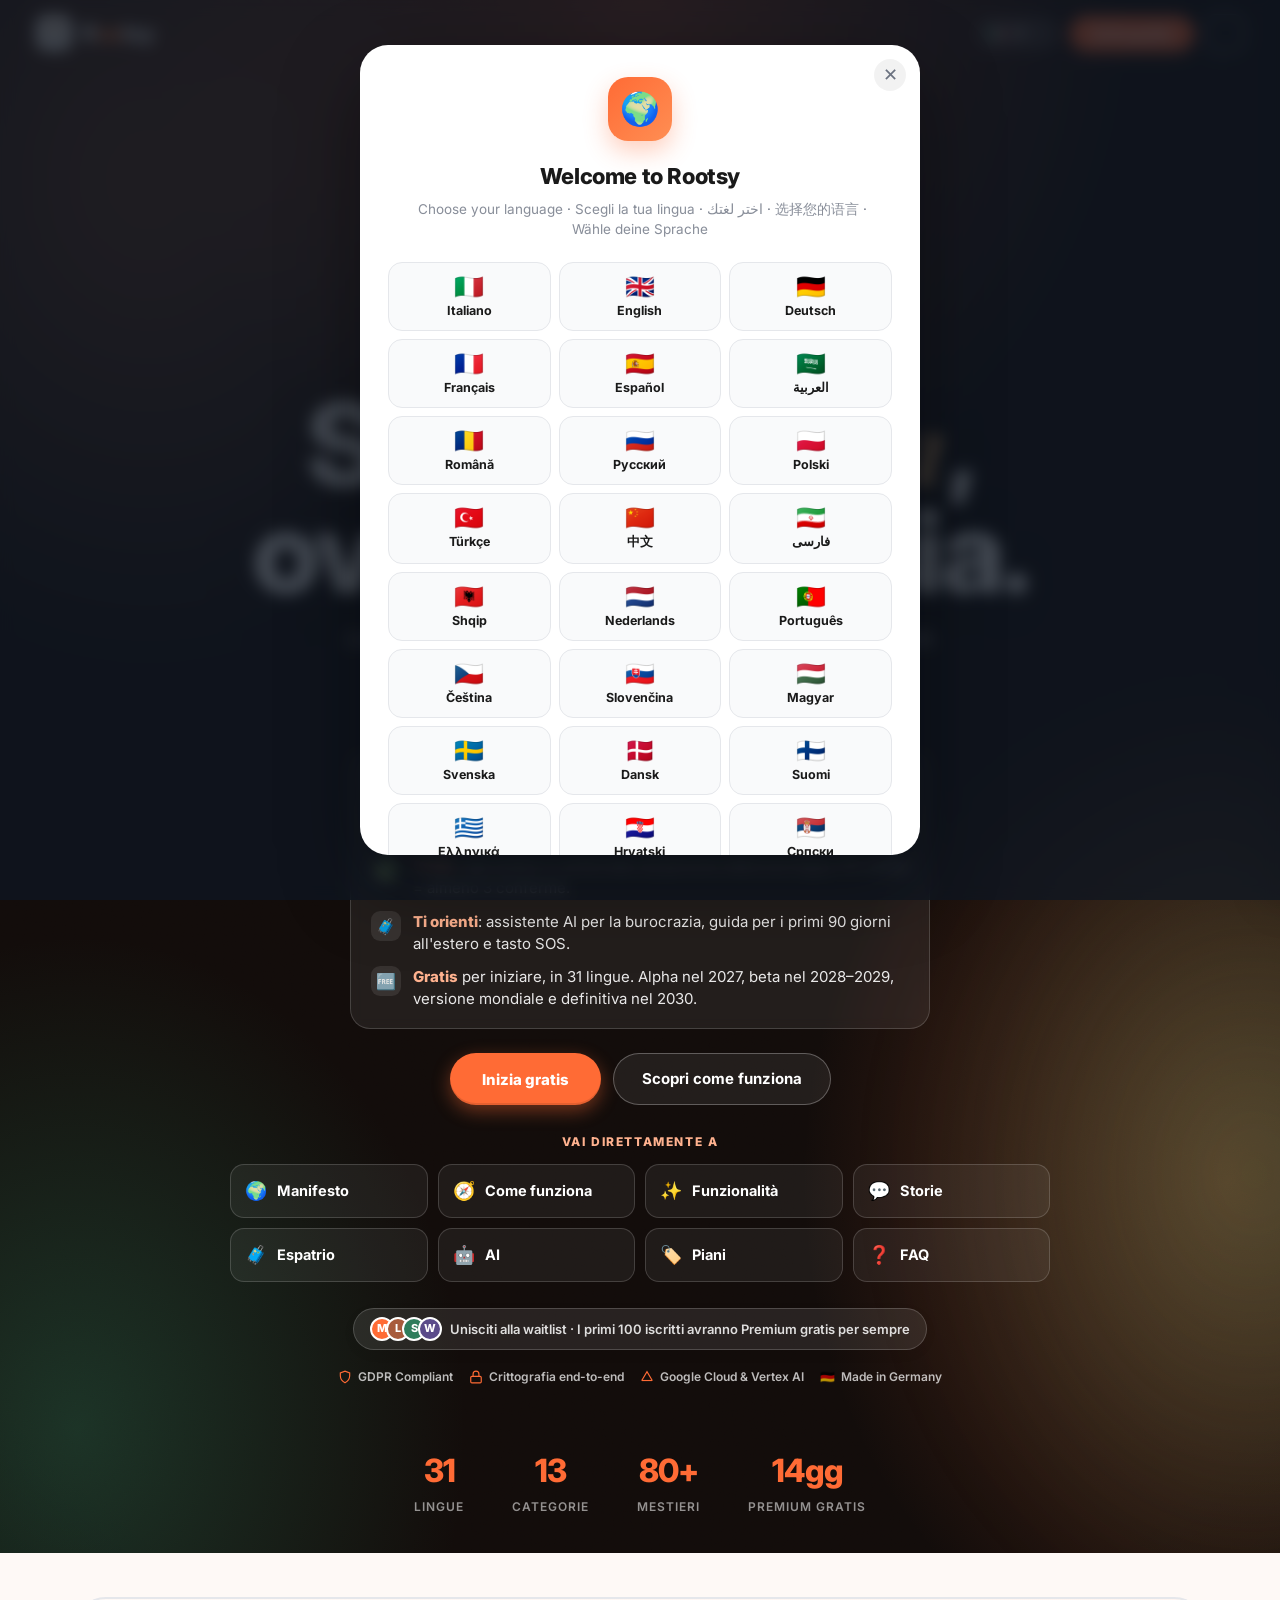
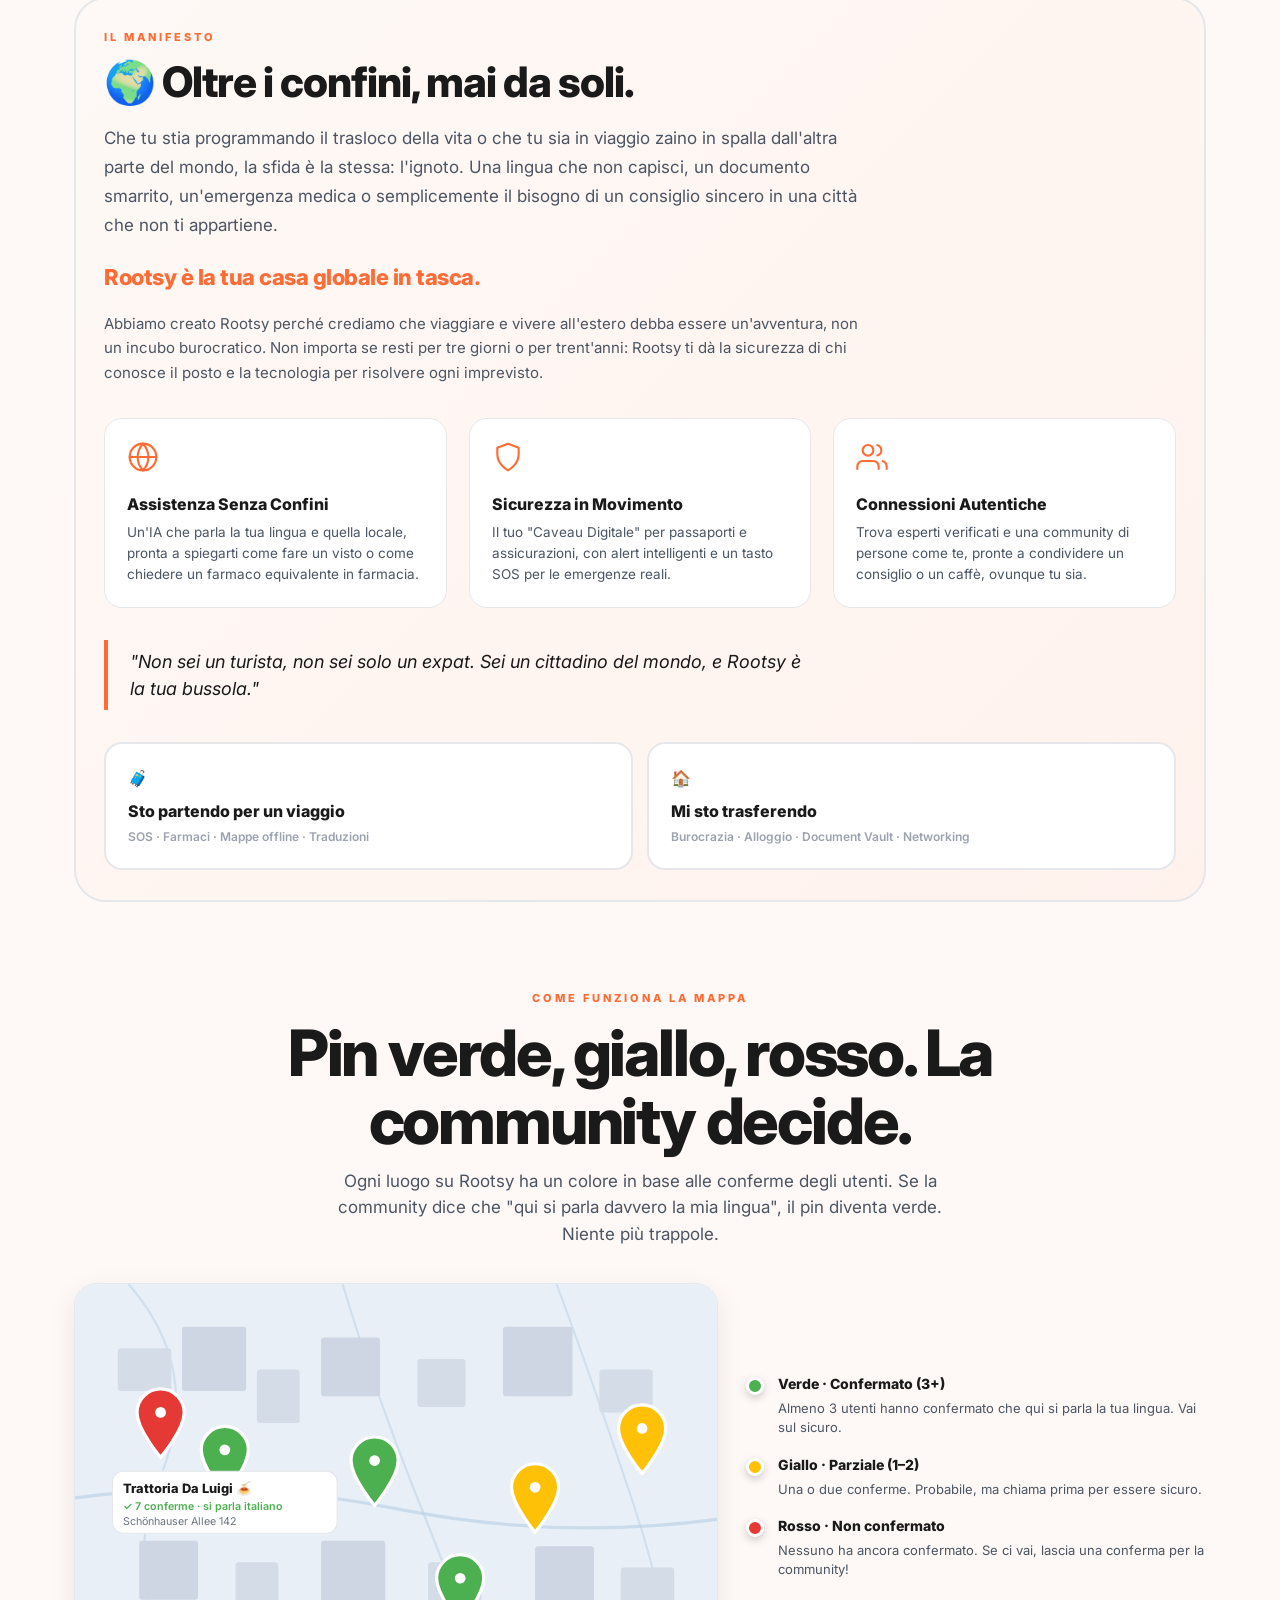
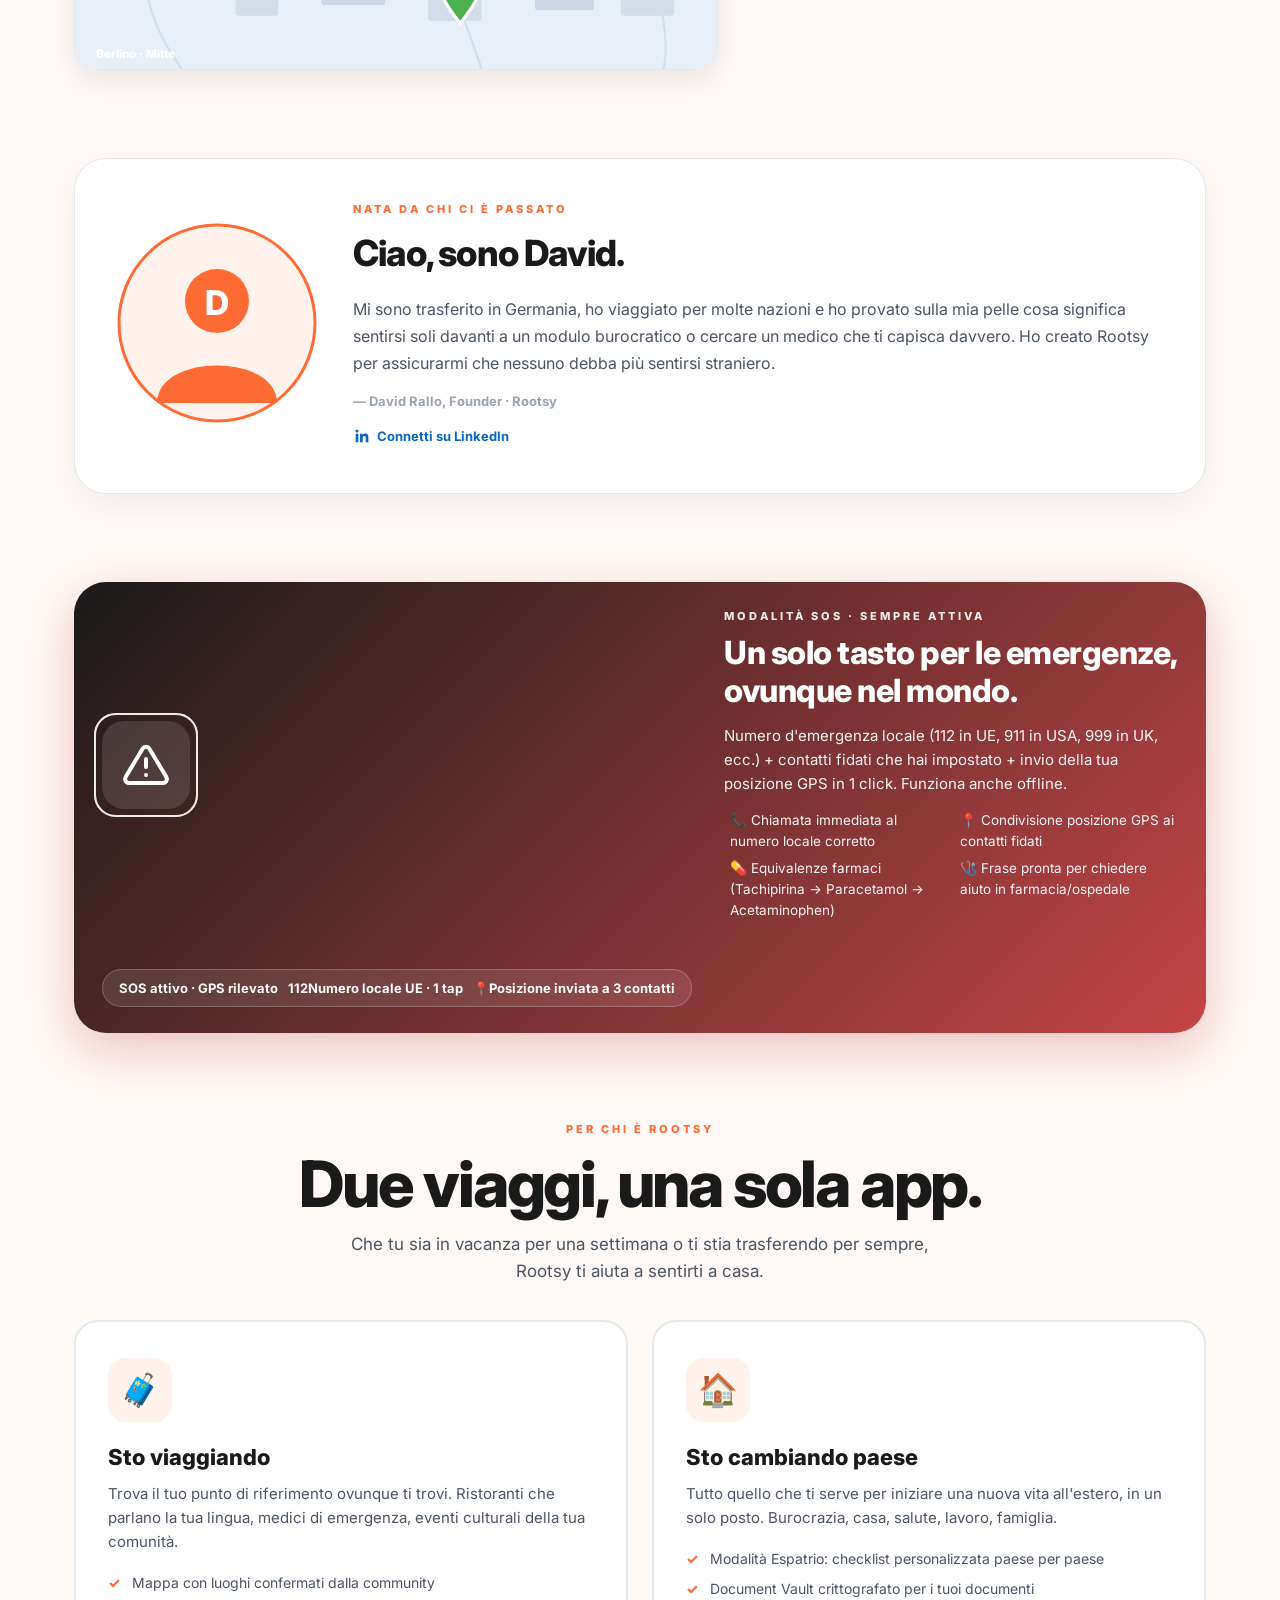
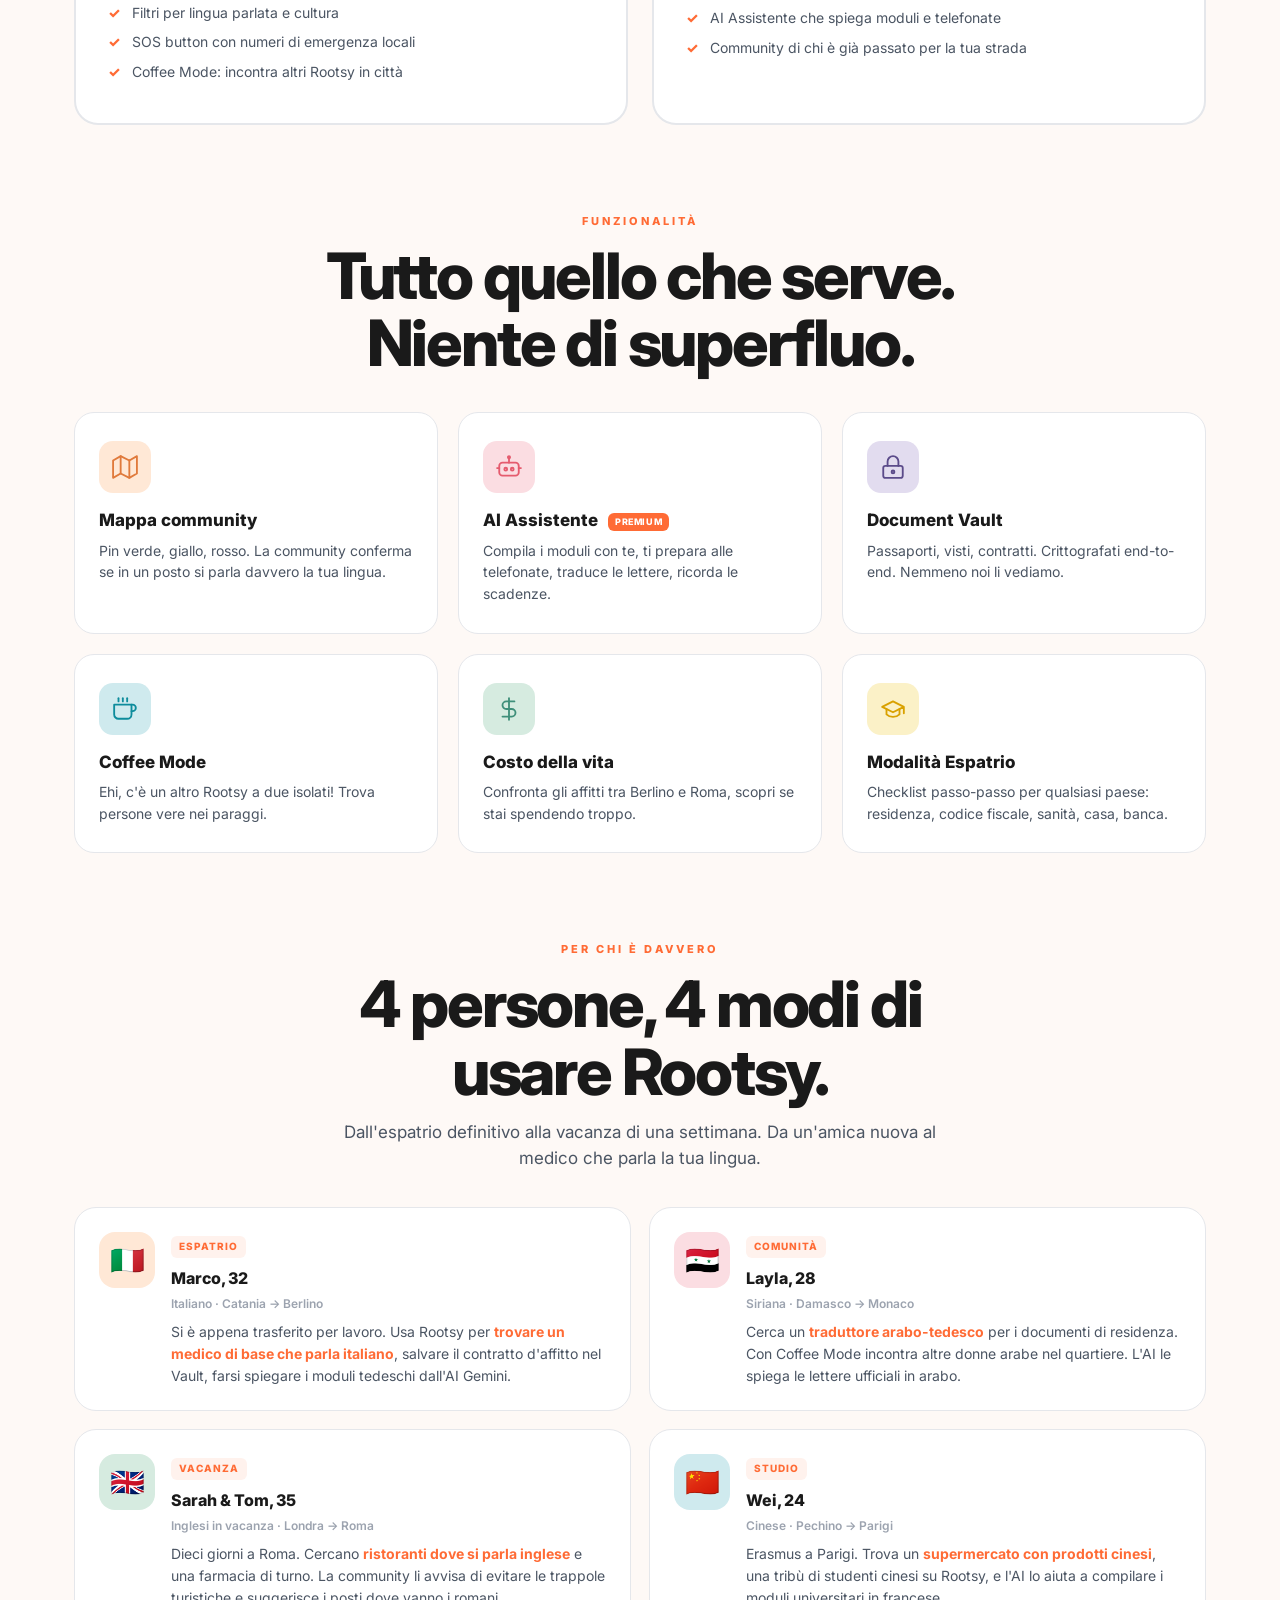
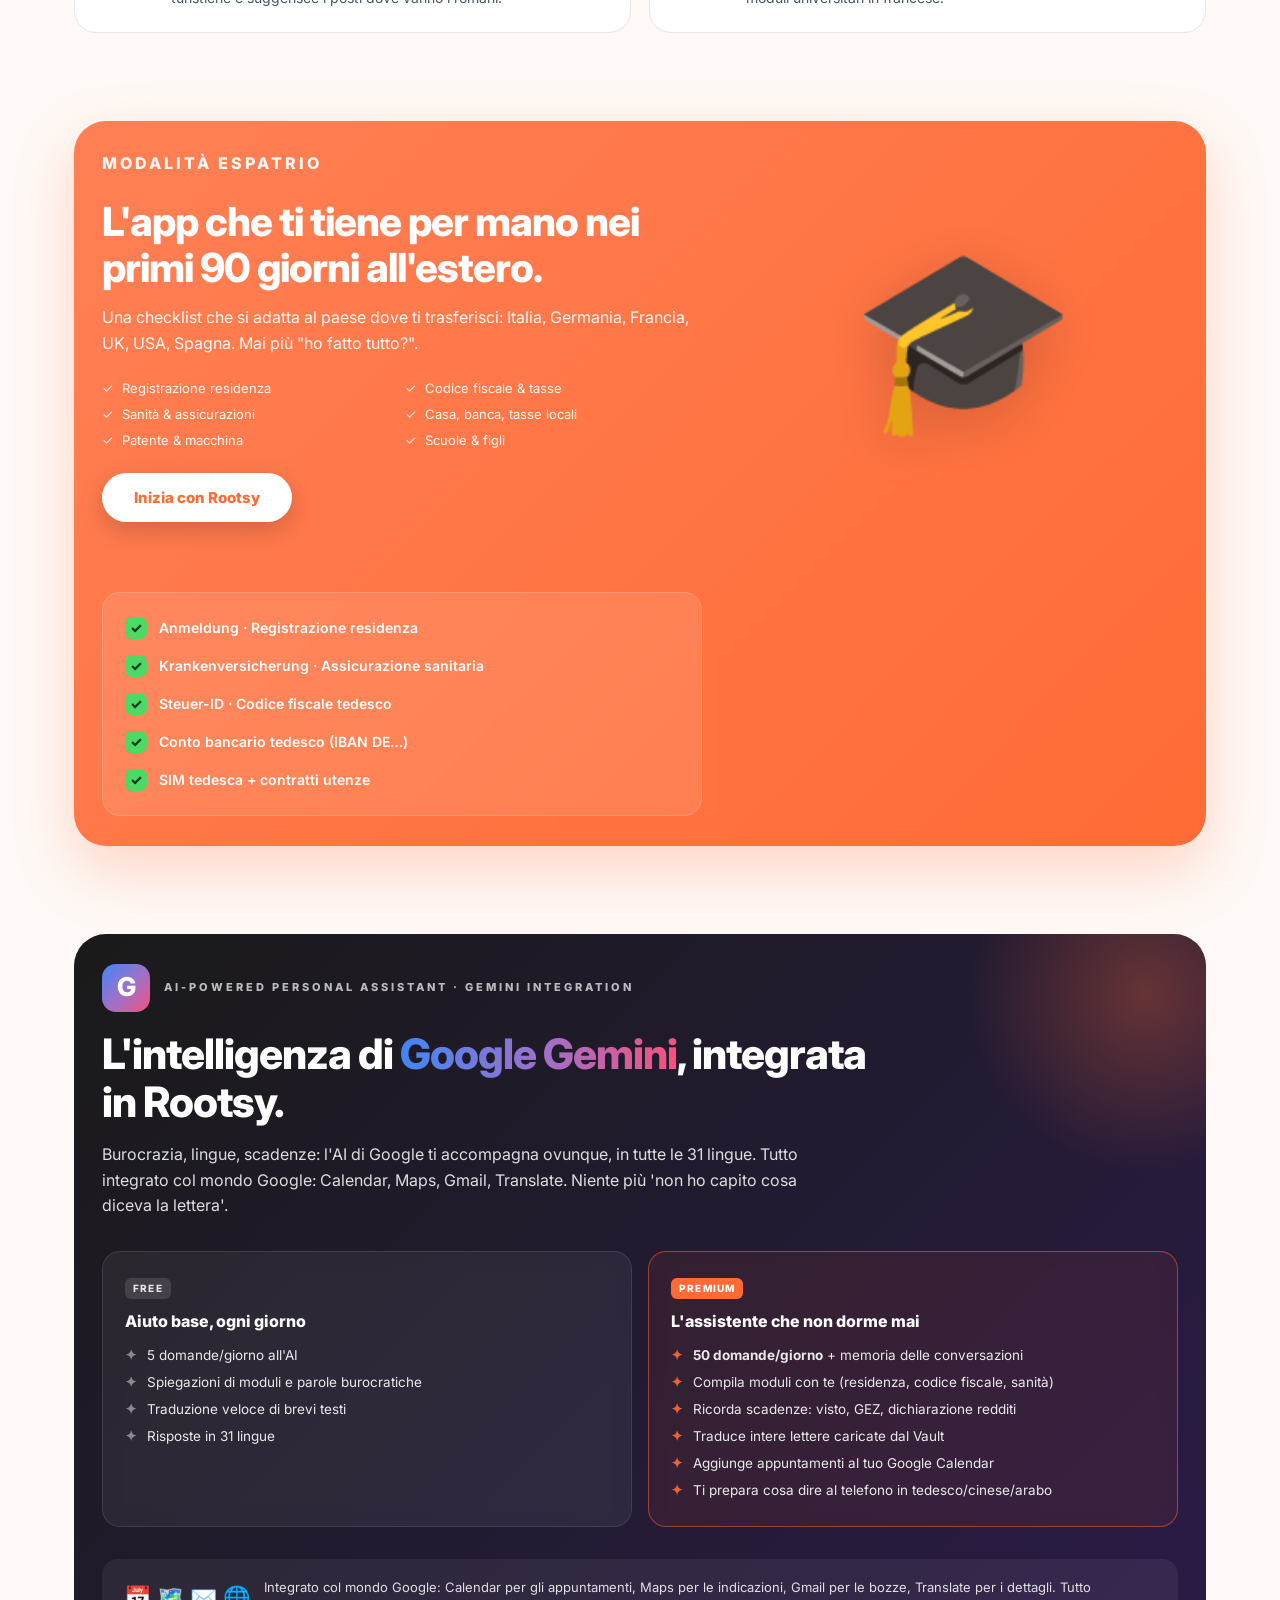
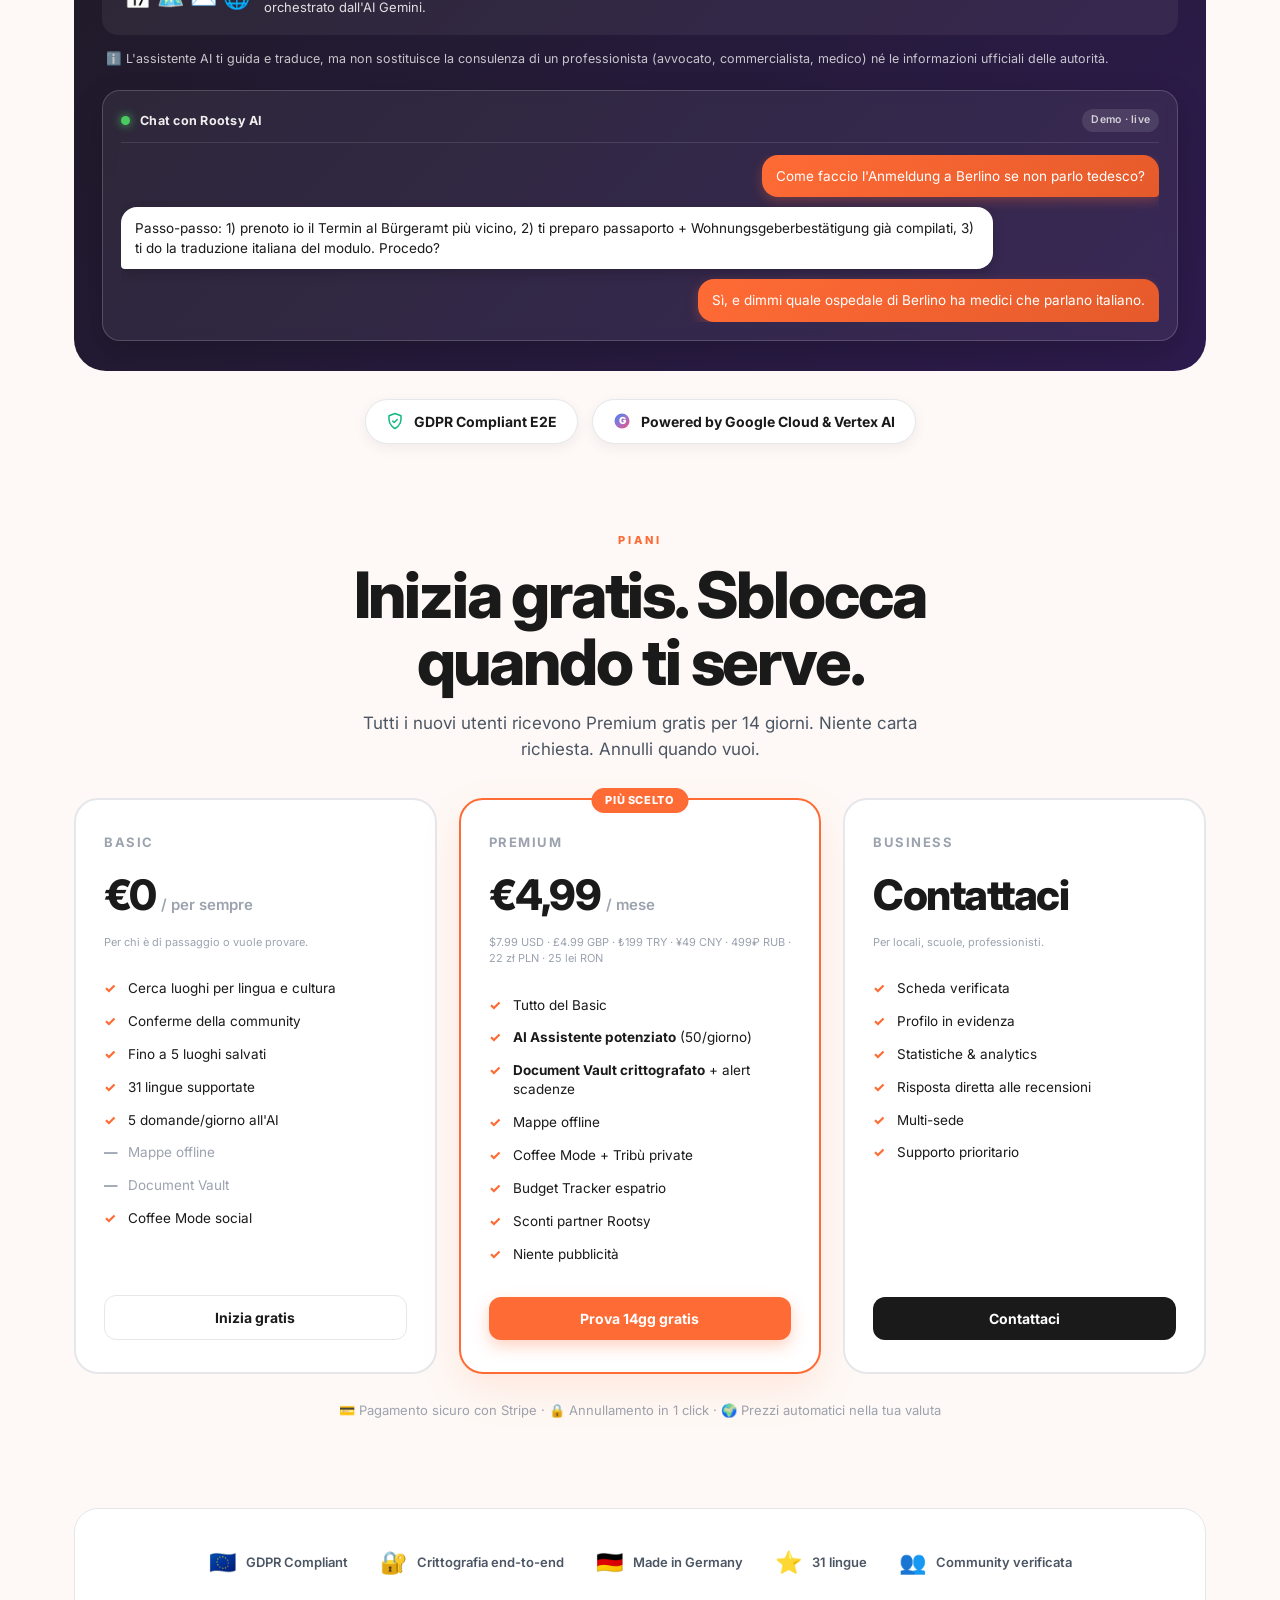
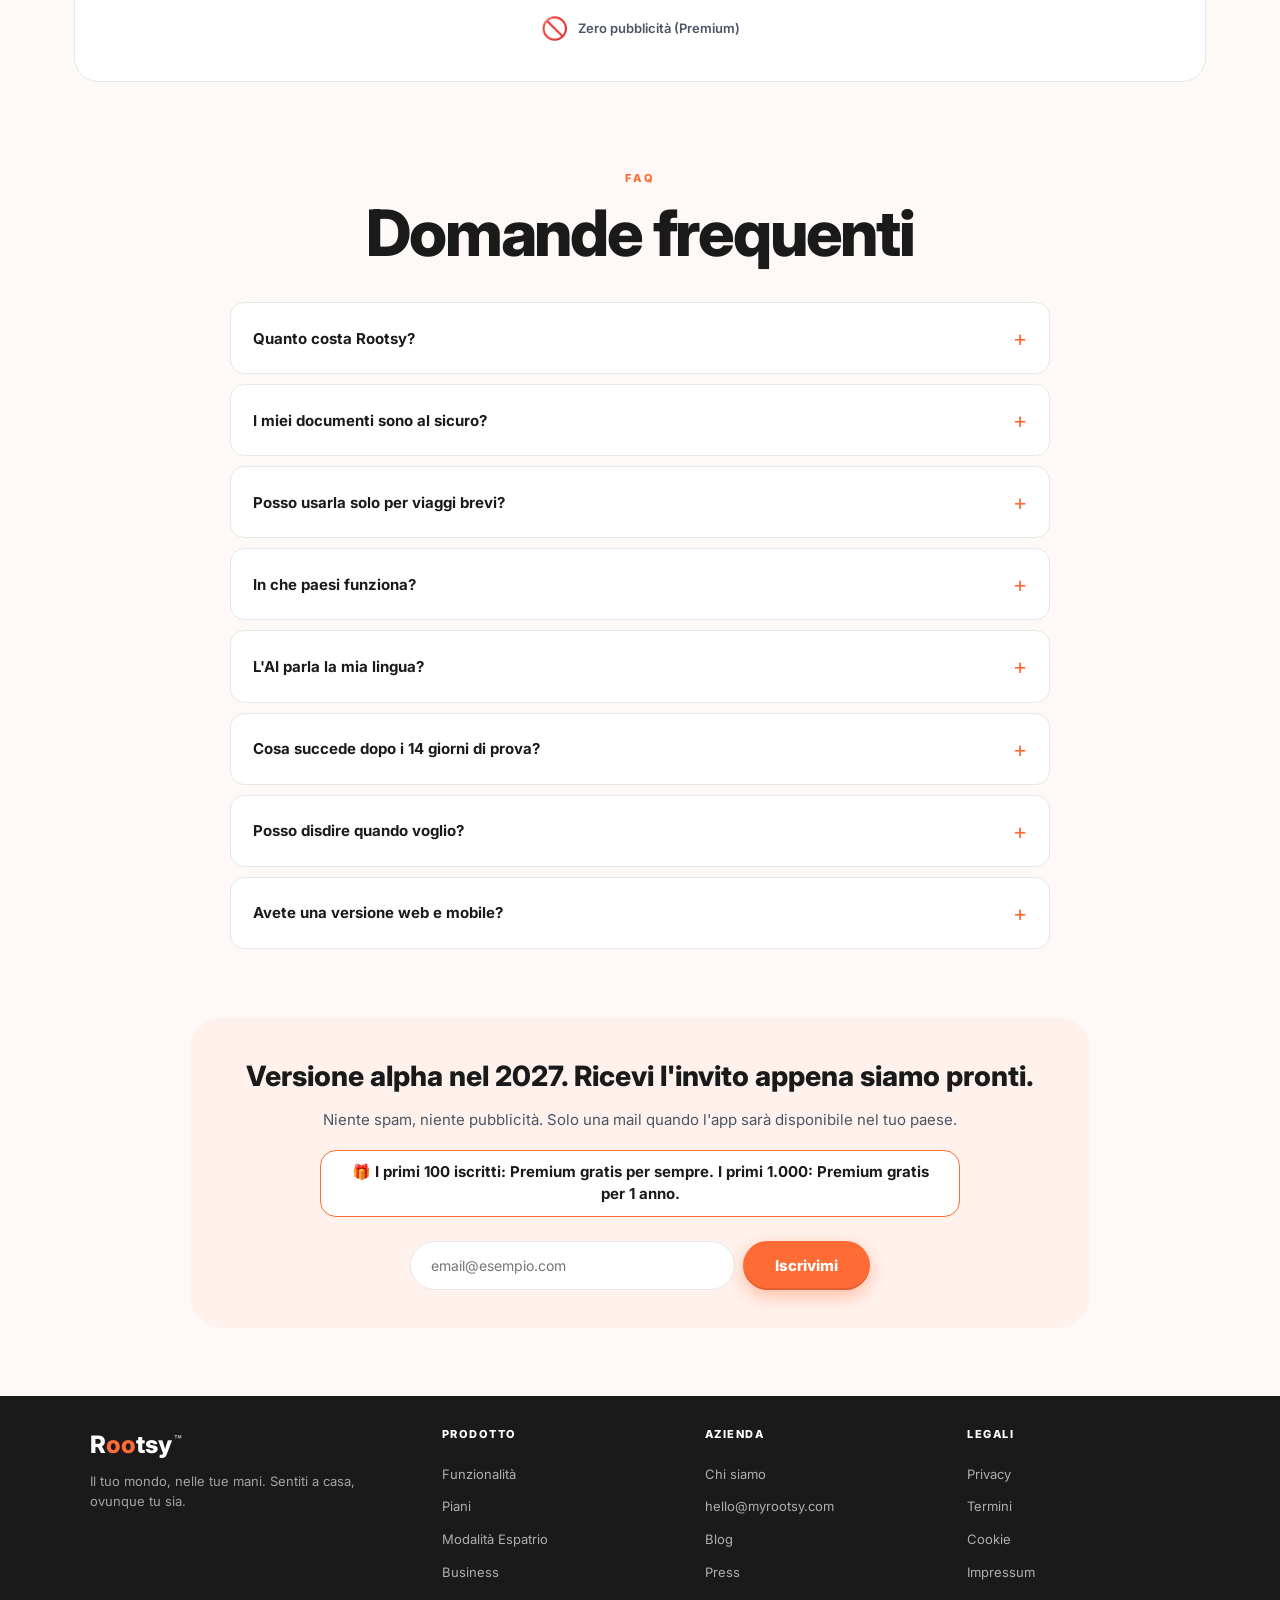
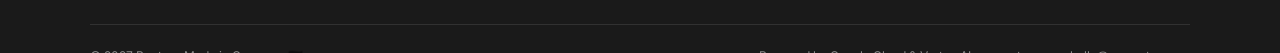
==== commit e705177a: "Sito: riassunto separato per i locali "Perché conviene alla tua attività", in 31 lingue In modalità " ====
--- a/deploy/index.html
+++ b/deploy/index.html
@@ -872,18 +872,23 @@
   <p class="tm-line">Rootsy<sup style="font-size:0.5em;opacity:0.7;margin-left:2px;">™</sup></p>
   <p class="lead audience-only audience-private" data-i18n="hero.lead">L'app che parla la tua lingua e conosce la tua cultura. Per chi viaggia, per chi mette radici. In 31 lingue.</p>
   <p class="lead audience-only audience-business" data-i18n="hero.leadBusiness">Fatti trovare da chi cerca proprio te: persone della tua lingua e della tua cultura, già nella tua città. Iscrizione gratuita al lancio.</p>
-  <div class="hero-sum" role="region" aria-labelledby="heroSumTitle">
+  <div class="hero-sum audience-only audience-private" role="region" aria-labelledby="heroSumTitle">
     <p class="hero-sum-title" id="heroSumTitle" data-i18n="sum.title">A cosa serve Rootsy</p>
-    <ul class="hero-sum-list audience-only audience-private">
+    <ul class="hero-sum-list">
       <li><span class="hs-ico" aria-hidden="true">🗺️</span><span data-i18n-html="sum.p1"><strong>Trovi</strong> ristoranti, medici, negozi e servizi dove parlano la tua lingua e conoscono la tua cultura, in ogni paese.</span></li>
       <li><span class="hs-ico" aria-hidden="true">✅</span><span data-i18n-html="sum.p2"><strong>Ti fidi</strong>: ogni posto è confermato da persone della tua lingua. Pin verde = almeno 3 conferme.</span></li>
       <li><span class="hs-ico" aria-hidden="true">🧳</span><span data-i18n-html="sum.p3"><strong>Ti orienti</strong>: assistente AI per la burocrazia, guida per i primi 90 giorni all'estero e tasto SOS.</span></li>
       <li><span class="hs-ico" aria-hidden="true">🆓</span><span data-i18n-html="sum.p4"><strong>Gratis</strong> per iniziare, in 31 lingue. Alpha nel 2027, beta nel 2028–2029, versione mondiale e definitiva nel 2030.</span></li>
     </ul>
-    <ul class="hero-sum-list audience-only audience-business">
-      <li><span class="hs-ico" aria-hidden="true">📍</span><span data-i18n-html="sum.b1"><strong>Ti trovano</strong> clienti che parlano la tua lingua o cercano la tua cultura, già nella tua città.</span></li>
-      <li><span class="hs-ico" aria-hidden="true">⭐</span><span data-i18n-html="sum.b2"><strong>Ti distingui</strong>: profilo verificato dalla community, messo in evidenza, con le tue statistiche.</span></li>
-      <li><span class="hs-ico" aria-hidden="true">🆓</span><span data-i18n-html="sum.b3"><strong>Gratis</strong>: l'iscrizione al lancio non costa nulla.</span></li>
+  </div>
+  <div class="hero-sum audience-only audience-business" role="region" aria-labelledby="heroSumTitleBiz">
+    <p class="hero-sum-title" id="heroSumTitleBiz" data-i18n="sum.titleBiz">Perché conviene alla tua attività</p>
+    <ul class="hero-sum-list">
+      <li><span class="hs-ico" aria-hidden="true">🎯</span><span data-i18n-html="sum.b1"><strong>Clienti che cercano proprio te</strong>: turisti, nuovi arrivati ed expat che parlano la tua lingua o cercano la tua cultura ti trovano sulla mappa, già nella tua città.</span></li>
+      <li><span class="hs-ico" aria-hidden="true">✅</span><span data-i18n-html="sum.b2"><strong>Più fiducia</strong>: le conferme della community (pin verde) mostrano ai clienti che da te si parla davvero la loro lingua.</span></li>
+      <li><span class="hs-ico" aria-hidden="true">💸</span><span data-i18n-html="sum.b3"><strong>Niente pubblicità a freddo</strong>: invece di pagare annunci per tutti, ti trova chi cerca già la tua lingua, il tuo piatto, il tuo servizio.</span></li>
+      <li><span class="hs-ico" aria-hidden="true">📊</span><span data-i18n-html="sum.b4"><strong>Sai cosa funziona</strong>: vedi quante persone ti cercano, ti salvano e ti confermano, e rispondi alle recensioni.</span></li>
+      <li><span class="hs-ico" aria-hidden="true">🎁</span><span data-i18n-html="sum.b5"><strong>Inizi senza rischi</strong>: lancio Business nel 2027, i primi 50 iscritti hanno 6 mesi gratis e puoi disdire quando vuoi.</span></li>
     </ul>
   </div>
   <div class="hero-ctas">
@@ -1578,7 +1583,7 @@
 // === I18N ===
 // L'italiano è dentro la pagina (lingua base). Le altre 30 lingue sono in
 // i18n/<codice>.json e vengono scaricate solo quando servono.
-const I18N = { it: {"meta.title":"Rootsy — App per viaggiare e trasferirsi all'estero nella tua lingua","meta.description":"L'app per viaggi ed espatrio: trova ristoranti, medici, negozi e comunità che parlano la tua lingua, ovunque nel mondo. Assistente AI e SOS. In 31 lingue.","sum.title":"A cosa serve Rootsy","sum.p1":"<strong>Trovi</strong> ristoranti, medici, negozi e servizi dove parlano la tua lingua e conoscono la tua cultura, in ogni paese.","sum.p2":"<strong>Ti fidi</strong>: ogni posto è confermato da persone della tua lingua. Pin verde = almeno 3 conferme.","sum.p3":"<strong>Ti orienti</strong>: assistente AI per la burocrazia, guida per i primi 90 giorni all'estero e tasto SOS.","sum.p4":"<strong>Gratis</strong> per iniziare, in 31 lingue. Alpha nel 2027, beta nel 2028–2029, versione mondiale e definitiva nel 2030.","sum.b1":"<strong>Ti trovano</strong> clienti che parlano la tua lingua o cercano la tua cultura, già nella tua città.","sum.b2":"<strong>Ti distingui</strong>: profilo verificato dalla community, messo in evidenza, con le tue statistiche.","sum.b3":"<strong>Gratis</strong>: l'iscrizione al lancio non costa nulla.","jump.title":"Vai direttamente a","jump.bizBenefits":"Vantaggi","jump.bizWhy":"Perché funziona","jump.bizJoin":"Iscrivi la tua attività","aud.private":"Privati & Viaggiatori","aud.business":"Locali & Business","aud.badgePrivate":"Modalità Privati","aud.badgeBusiness":"Modalità Business","founder.linkedin":"Connetti su LinkedIn","bizhero.eyebrow":"Per chi accoglie","bizhero.title":"Fatti trovare da chi parla la tua lingua.","bizhero.sub":"Sei un ristorante, una scuola, un professionista, una chiesa? Rootsy ti porta clienti che cercano proprio uno come te.","bizhero.c1.t":"Visibilita geo-locale","bizhero.c1.d":"Quando un italiano cerca un parrucchiere a Berlino, il tuo salone appare nei primi risultati.","bizhero.c2.t":"Scheda verificata","bizhero.c2.d":"Badge di verifica della community che confermera che da te si parla davvero quella lingua.","bizhero.c3.t":"Analytics & insight","bizhero.c3.d":"Vedi quanti utenti ti cercano, da quali paesi vengono, quali lingue parlano.","bizhero.c4.t":"Risposta alle recensioni","bizhero.c4.d":"Rispondi direttamente ai feedback della community, costruisci relazioni autentiche.","bizhero.c5.t":"Sconti per utenti Premium","bizhero.c5.d":"Offri uno sconto del 10% agli utenti Premium: recuperano labbonamento con un pranzo, tu acquisisci clienti fedeli.","bizhero.c6.t":"Multi-sede","bizhero.c6.d":"Gestisci piu filiali da un unico dashboard. Perfetto per catene.","bizhero.cta_text":"Lancio Business 2027 - I primi 50 iscritti: 6 mesi gratis al lancio.","bizhero.cta":"Iscriviti come Business","hero.proof":"Unisciti alla waitlist · I primi 100 iscritti avranno Premium gratis per sempre","footer.poweredBy":"Powered by Google Cloud & Vertex AI","manifesto.eyebrow":"Il Manifesto","manifesto.title":"🌍 Oltre i confini, mai da soli.","manifesto.lead":"Che tu stia programmando il trasloco della vita o che tu sia in viaggio zaino in spalla dall'altra parte del mondo, la sfida è la stessa: l'ignoto. Una lingua che non capisci, un documento smarrito, un'emergenza medica o semplicemente il bisogno di un consiglio sincero in una città che non ti appartiene.","manifesto.claim":"Rootsy è la tua casa globale in tasca.","manifesto.body":"Abbiamo creato Rootsy perché crediamo che viaggiare e vivere all'estero debba essere un'avventura, non un incubo burocratico. Non importa se resti per tre giorni o per trent'anni: Rootsy ti dà la sicurezza di chi conosce il posto e la tecnologia per risolvere ogni imprevisto.","manifesto.p1.t":"Assistenza Senza Confini","manifesto.p1.d":"Un'IA che parla la tua lingua e quella locale, pronta a spiegarti come fare un visto o come chiedere un farmaco equivalente in farmacia.","manifesto.p2.t":"Sicurezza in Movimento","manifesto.p2.d":"Il tuo \"Caveau Digitale\" per passaporti e assicurazioni, con alert intelligenti e un tasto SOS per le emergenze reali.","manifesto.p3.t":"Connessioni Autentiche","manifesto.p3.d":"Trova esperti verificati e una community di persone come te, pronte a condividere un consiglio o un caffè, ovunque tu sia.","manifesto.quote":"\"Non sei un turista, non sei solo un expat. Sei un cittadino del mondo, e Rootsy è la tua bussola.\"","manifesto.t1":"Sto partendo per un viaggio","manifesto.t1d":"SOS · Farmaci · Mappe offline · Traduzioni","manifesto.t2":"Mi sto trasferendo","manifesto.t2d":"Burocrazia · Alloggio · Document Vault · Networking","mapdemo.eyebrow":"Come funziona la mappa","mapdemo.title":"Pin verde, giallo, rosso. La community decide.","mapdemo.sub":"Ogni luogo su Rootsy ha un colore in base alle conferme degli utenti. Se la community dice che \"qui si parla davvero la mia lingua\", il pin diventa verde. Niente più trappole.","mapdemo.l1.t":"Verde · Confermato (3+)","mapdemo.l1.d":"Almeno 3 utenti hanno confermato che qui si parla la tua lingua. Vai sul sicuro.","mapdemo.l2.t":"Giallo · Parziale (1–2)","mapdemo.l2.d":"Una o due conferme. Probabile, ma chiama prima per essere sicuro.","mapdemo.l3.t":"Rosso · Non confermato","mapdemo.l3.d":"Nessuno ha ancora confermato. Se ci vai, lascia una conferma per la community!","founder.eyebrow":"Nata da chi ci è passato","founder.name":"Ciao, sono David.","founder.text":"Mi sono trasferito in Germania, ho viaggiato per molte nazioni e ho provato sulla mia pelle cosa significa sentirsi soli davanti a un modulo burocratico o cercare un medico che ti capisca davvero. Ho creato Rootsy per assicurarmi che nessuno debba più sentirsi straniero.","founder.sign":"— David Rallo, Founder · Rootsy","sos.eyebrow":"Modalità SOS · Sempre attiva","sos.title":"Un solo tasto per le emergenze, ovunque nel mondo.","sos.text":"Numero d'emergenza locale (112 in UE, 911 in USA, 999 in UK, ecc.) + contatti fidati che hai impostato + invio della tua posizione GPS in 1 click. Funziona anche offline.","sos.l1":"📞 Chiamata immediata al numero locale corretto","sos.l2":"📍 Condivisione posizione GPS ai contatti fidati","sos.l3":"💊 Equivalenze farmaci (Tachipirina → Paracetamol → Acetaminophen)","sos.l4":"🩺 Frase pronta per chiedere aiuto in farmacia/ospedale","gemini.eyebrow":"AI-Powered Personal Assistant · Gemini Integration","stories.eyebrow":"Per chi è davvero","stories.title":"4 persone, 4 modi di usare Rootsy.","stories.sub":"Dall'espatrio definitivo alla vacanza di una settimana. Da un'amica nuova al medico che parla la tua lingua.","stories.s1.tag":"Espatrio","stories.s1.name":"Marco, 32","stories.s1.route":"Italiano · Catania → Berlino","stories.s1.body":"Si è appena trasferito per lavoro. Usa Rootsy per <strong>trovare un medico di base che parla italiano</strong>, salvare il contratto d'affitto nel Vault, farsi spiegare i moduli tedeschi dall'AI Gemini.","stories.s2.tag":"Comunità","stories.s2.name":"Layla, 28","stories.s2.route":"Siriana · Damasco → Monaco","stories.s2.body":"Cerca un <strong>traduttore arabo-tedesco</strong> per i documenti di residenza. Con Coffee Mode incontra altre donne arabe nel quartiere. L'AI le spiega le lettere ufficiali in arabo.","stories.s3.tag":"Vacanza","stories.s3.name":"Sarah & Tom, 35","stories.s3.route":"Inglesi in vacanza · Londra → Roma","stories.s3.body":"Dieci giorni a Roma. Cercano <strong>ristoranti dove si parla inglese</strong> e una farmacia di turno. La community li avvisa di evitare le trappole turistiche e suggerisce i posti dove vanno i romani.","stories.s4.tag":"Studio","stories.s4.name":"Wei, 24","stories.s4.route":"Cinese · Pechino → Parigi","stories.s4.body":"Erasmus a Parigi. Trova un <strong>supermercato con prodotti cinesi</strong>, una tribù di studenti cinesi su Rootsy, e l'AI lo aiuta a compilare i moduli universitari in francese.","gemini.title":"L'intelligenza di <em>Google Gemini</em>, integrata in Rootsy.","gemini.lead":"Burocrazia, lingue, scadenze: l'AI di Google ti accompagna ovunque, in tutte le 31 lingue. Tutto integrato col mondo Google: Calendar, Maps, Gmail, Translate. Niente più 'non ho capito cosa diceva la lettera'.","gemini.free.tag":"FREE","gemini.free.title":"Aiuto base, ogni giorno","gemini.free.l1":"5 domande/giorno all'AI","gemini.free.l2":"Spiegazioni di moduli e parole burocratiche","gemini.free.l3":"Traduzione veloce di brevi testi","gemini.free.l4":"Risposte in 31 lingue","gemini.premium.tag":"PREMIUM","gemini.premium.title":"L'assistente che non dorme mai","gemini.premium.l1":"<strong>50 domande/giorno</strong> + memoria delle conversazioni","gemini.premium.l2":"Compila moduli con te (residenza, codice fiscale, sanità)","gemini.premium.l3":"Ricorda scadenze: visto, GEZ, dichiarazione redditi","gemini.premium.l4":"Traduce intere lettere caricate dal Vault","aichat.header":"Chat con Rootsy AI","aichat.tag":"Demo · live","aichat.q1":"Come faccio l'Anmeldung a Berlino se non parlo tedesco?","aichat.a1":"Passo-passo: 1) prenoto io il Termin al Bürgeramt più vicino, 2) ti preparo passaporto + Wohnungsgeberbestätigung già compilati, 3) ti do la traduzione italiana del modulo. Procedo?","aichat.q2":"Sì, e dimmi quale ospedale di Berlino ha medici che parlano italiano.","aichat.a2":"Charité · Campus Mitte: 4 medici italiani confermati dalla community Rootsy. Ti apro la mappa con i pin verdi 🟢","mapdemo.city":"Berlino · Mitte","mapdemo.place":"Trattoria Da Luigi 🍝","mapdemo.confirm":"✓ 7 conferme · si parla italiano","mapdemo.addr":"Schönhauser Allee 142","expat.chk1":"Anmeldung · Registrazione residenza","expat.chk2":"Krankenversicherung · Assicurazione sanitaria","expat.chk3":"Steuer-ID · Codice fiscale tedesco","expat.chk4":"Conto bancario tedesco (IBAN DE…)","expat.chk5":"SIM tedesca + contratti utenze","sosdemo.active":"SOS attivo · GPS rilevato","sosdemo.local":"112 · Numero locale UE · 1 tap","sosdemo.shared":"Posizione inviata a 3 contatti","bizx.eyebrow":"Perché Rootsy funziona per i locali","bizx.title":"Clienti che cercano <em>esattamente</em> te.","bizx.sub":"Non spendi in pubblicità a freddo. Ti trovano persone che cercano già la tua lingua, la tua cultura, il tuo piatto, il tuo servizio. Ecco come.","bizx.c1.tag":"🍝 Ristorante","bizx.c1.title":"Trattoria italiana · Berlino","bizx.c1.metric":"+47%","bizx.c1.metric_lbl":"prenotazioni in 3 mesi","bizx.c1.body":"Trattoria con cucina italiana autentica vicino a Schönhauser Allee. Profilo Business Rootsy con badge \"si parla italiano\" verificato. Risultato: 47% in più di prenotazioni da italiani in Germania e tedeschi che vogliono praticare la lingua a tavola.","bizx.c2.tag":"💈 Parrucchiere","bizx.c2.title":"Berber Mehmet · Monaco","bizx.c2.metric":"+60%","bizx.c2.metric_lbl":"nuovi clienti turchi","bizx.c2.body":"Barber shop turco a Schwabing. 12 conferme dalla community Rootsy che lì si parla türkçe nativo. Risultato: turchi appena arrivati a Monaco lo trovano in 30 secondi sull'app, prima ancora di Google Maps.","bizx.c3.tag":"🩺 Studio medico","bizx.c3.title":"Studio Dott. Khoury · Roma","bizx.c3.metric":"200+","bizx.c3.metric_lbl":"nuovi pazienti arabofoni/anno","bizx.c3.body":"Medico di base con personale che parla arabo. Profilo Business + integrazione SOS (i pazienti arabi lo trovano via mappa nelle emergenze). Risultato: oltre 200 nuovi pazienti arabofoni in 12 mesi, fidelizzazione 89%.","bizx.disclaimer":"⚠ Esempi illustrativi basati su proiezioni del modello di business. I risultati reali dipendono da posizione, settore, qualità del servizio e attività sulla piattaforma.","bizx.faq.title":"Domande dei locali","bizx.faq.q1":"Quanto costa il piano Business?","bizx.faq.a1":"Lancio 2027 a partire da 29 €/mese per singola sede, con 30 giorni gratuiti garantiti. I primi 50 iscritti hanno 6 mesi gratis al lancio. Multi-sede e catene: prezzo personalizzato in base al numero di filiali.","bizx.faq.q2":"Come funziona la verifica \"si parla questa lingua\"?","bizx.faq.a2":"La community conferma. Quando un utente Rootsy va da te e conferma \"qui si parla davvero italiano\" (o turco, arabo, cinese…), il tuo pin sulla mappa diventa verde dopo 3+ conferme. Niente self-declared: la verifica la fanno i tuoi clienti reali.","bizx.faq.q3":"Posso disattivare quando voglio?","bizx.faq.a3":"Sì. Nessun vincolo annuale, nessuna penale. Cancellazione con un click dal dashboard. Il profilo resta visibile fino alla fine del mese pagato.","bizx.faq.q4":"Sono una catena con 10 sedi. Come gestisco tutto?","bizx.faq.a4":"Dashboard multi-sede in cloud: un account per il manager + sotto-profili per ogni filiale. Statistiche per sede, risposte centralizzate alle recensioni, importazione massiva CSV/Google My Business. Contattaci per un onboarding personalizzato.","bizx.cta_text":"Pronto a farti trovare? Iscrizione anticipata: 6 mesi gratis al lancio + accesso al beta privato.","bizx.cta":"Iscriviti come Business","gemini.premium.l5":"Aggiunge appuntamenti al tuo Google Calendar","gemini.premium.l6":"Ti prepara cosa dire al telefono in tedesco/cinese/arabo","gemini.google":"Integrato col mondo Google: Calendar per gli appuntamenti, Maps per le indicazioni, Gmail per le bozze, Translate per i dettagli. Tutto orchestrato dall'AI Gemini.","gemini.disclaimer":"ℹ️ L'assistente AI ti guida e traduce, ma non sostituisce la consulenza di un professionista (avvocato, commercialista, medico) né le informazioni ufficiali delle autorità.","nav.ai":"AI","nav.how":"Come funziona","nav.features":"Funzionalità","nav.stories":"Storie","nav.manifesto":"Manifesto","nav.pricing":"Piani","nav.expat":"Espatrio","nav.cta":"Inizia gratis","hero.badge":"In arrivo","hero.title":"Sentiti a <em>casa</em>,<br>ovunque tu sia.","hero.lead":"L'app che parla la tua lingua e conosce la tua cultura. Per chi viaggia, per chi mette radici. In 31 lingue.","hero.titleBusiness":"Fai sentire a <em>casa</em><br>chiunque venga da te.","hero.leadBusiness":"Fatti trovare da chi cerca proprio te: persone della tua lingua e della tua cultura, già nella tua città. Iscrizione gratuita al lancio.","audw.title":"Cosa ti porta su Rootsy?","audw.sub":"Rootsy ti fa trovare luoghi, servizi e persone che parlano la tua lingua, ovunque nel mondo. Scegli l'esperienza giusta: puoi cambiarla quando vuoi.","audw.private":"Per viaggiatori ed espatri","audw.privateDesc":"Trova luoghi, medici e persone che parlano la tua lingua.","audw.business":"Per locali e business","audw.businessDesc":"Fatti trovare da clienti della tua lingua e cultura.","audw.skip":"Salta per ora","hero.ctaPrimary":"Inizia gratis","hero.ctaSecondary":"Scopri come funziona","hero.s1":"Lingue","hero.s2":"Categorie","hero.s3":"Mestieri","hero.s4":"Premium gratis","targets.eyebrow":"Per chi è Rootsy","targets.title":"Due viaggi, una sola app.","targets.sub":"Che tu sia in vacanza per una settimana o ti stia trasferendo per sempre, Rootsy ti aiuta a sentirti a casa.","targets.travel.title":"Sto viaggiando","targets.travel.desc":"Trova il tuo punto di riferimento ovunque ti trovi. Ristoranti che parlano la tua lingua, medici di emergenza, eventi culturali della tua comunità.","targets.travel.f1":"Mappa con luoghi confermati dalla community","targets.travel.f2":"Filtri per lingua parlata e cultura","targets.travel.f3":"SOS button con numeri di emergenza locali","targets.travel.f4":"Coffee Mode: incontra altri Rootsy in città","targets.expat.title":"Sto cambiando paese","targets.expat.desc":"Tutto quello che ti serve per iniziare una nuova vita all'estero, in un solo posto. Burocrazia, casa, salute, lavoro, famiglia.","targets.expat.f1":"Modalità Espatrio: checklist personalizzata paese per paese","targets.expat.f2":"Document Vault crittografato per i tuoi documenti","targets.expat.f3":"AI Assistente che spiega moduli e telefonate","targets.expat.f4":"Community di chi è già passato per la tua strada","features.eyebrow":"Funzionalità","features.title":"Tutto quello che serve. Niente di superfluo.","f1.t":"Mappa community","f1.d":"Pin verde, giallo, rosso. La community conferma se in un posto si parla davvero la tua lingua.","f2.t":"AI Assistente <span class=\"feature-tag\">PREMIUM</span>","f2.d":"Compila i moduli con te, ti prepara alle telefonate, traduce le lettere, ricorda le scadenze.","f3.t":"Document Vault","f3.d":"Passaporti, visti, contratti. Crittografati end-to-end. Nemmeno noi li vediamo.","f4.t":"Coffee Mode","f4.d":"Ehi, c'è un altro Rootsy a due isolati! Trova persone vere nei paraggi.","f5.t":"Costo della vita","f5.d":"Confronta gli affitti tra Berlino e Roma, scopri se stai spendendo troppo.","f6.t":"Modalità Espatrio","f6.d":"Checklist passo-passo per qualsiasi paese: residenza, codice fiscale, sanità, casa, banca.","expat.eyebrow":"Modalità Espatrio","expat.title":"L'app che ti tiene per mano nei primi 90 giorni all'estero.","expat.desc":"Una checklist che si adatta al paese dove ti trasferisci: Italia, Germania, Francia, UK, USA, Spagna. Mai più \"ho fatto tutto?\".","expat.l1":"Registrazione residenza","expat.l2":"Codice fiscale & tasse","expat.l3":"Sanità & assicurazioni","expat.l4":"Casa, banca, tasse locali","expat.l5":"Patente & macchina","expat.l6":"Scuole & figli","expat.cta":"Inizia con Rootsy","pricing.eyebrow":"Piani","pricing.title":"Inizia gratis. Sblocca quando ti serve.","pricing.sub":"Tutti i nuovi utenti ricevono Premium gratis per 14 giorni. Niente carta richiesta. Annulli quando vuoi.","p.free.name":"Basic","p.free.period":"/ per sempre","p.free.tagline":"Per chi è di passaggio o vuole provare.","p.free.f1":"Cerca luoghi per lingua e cultura","p.free.f2":"Conferme della community","p.free.f3":"Fino a 5 luoghi salvati","p.free.f4":"31 lingue supportate","p.free.f5":"5 domande/giorno all'AI","p.free.m1":"Mappe offline","p.free.m2":"Document Vault","p.free.m3":"Coffee Mode social","p.free.cta":"Inizia gratis","p.premium.badge":"PIÙ SCELTO","p.premium.name":"Premium","p.premium.period":"/ mese","p.premium.f1":"Tutto del Basic","p.premium.f2":"<strong>AI Assistente potenziato</strong> (50/giorno)","p.premium.f3":"<strong>Document Vault crittografato</strong> + alert scadenze","p.premium.f4":"Mappe offline","p.premium.f5":"Coffee Mode + Tribù private","p.premium.f6":"Budget Tracker espatrio","p.premium.f7":"Sconti partner Rootsy","p.premium.f8":"Niente pubblicità","p.premium.cta":"Prova 14gg gratis","p.business.name":"Business","p.business.price":"Contattaci","p.business.tagline":"Per locali, scuole, professionisti.","p.business.f1":"Scheda verificata","p.business.f2":"Profilo in evidenza","p.business.f3":"Statistiche & analytics","p.business.f4":"Risposta diretta alle recensioni","p.business.f5":"Multi-sede","p.business.f6":"Supporto prioritario","p.business.cta":"Contattaci","pricing.note":"💳 Pagamento sicuro con Stripe · 🔒 Annullamento in 1 click · 🌍 Prezzi automatici nella tua valuta","trust.gdpr":"GDPR Compliant","trust.encrypted":"Crittografia end-to-end","trust.gdprE2e":"GDPR Compliant E2E","trust.poweredBy":"Powered by Google Cloud & Vertex AI","trust.made":"Made in Germany","trust.langs":"31 lingue","trust.community":"Community verificata","trust.noads":"Zero pubblicità (Premium)","faq.title":"Domande frequenti","faq.q1":"Quanto costa Rootsy?","faq.a1":"Rootsy è gratis nel piano \"Il Viaggiatore\". Premium costa €4,99/mese (oppure equivalente nella tua valuta locale: $7.99 USD, £4.99 GBP, ecc.). Tutti i nuovi utenti ricevono Premium gratis per 14 giorni.","faq.q2":"I miei documenti sono al sicuro?","faq.a2":"Sì. Il Document Vault usa crittografia end-to-end basata sulla tua password: nemmeno noi di Rootsy possiamo accedere ai tuoi documenti. Conformi al GDPR Art. 9 sui dati sensibili.","faq.q3":"Posso usarla solo per viaggi brevi?","faq.a3":"Certo. Il piano gratuito è perfetto per chi viaggia: trovi sulla mappa luoghi che parlano la tua lingua, leggi le conferme della community e usi l'SOS in caso di emergenza. Niente registrazione obbligatoria.","faq.q4":"In che paesi funziona?","faq.a4":"Rootsy è pensata per tutto il mondo. Versione alpha nel 2027, versione beta nel 2028–2029, versione mondiale e definitiva nel 2030.","faq.q5":"L'AI parla la mia lingua?","faq.a5":"L'AI Assistente Premium è basato su Gemini di Google: parla fluentemente le 31 lingue supportate. Spiega moduli tedeschi in arabo, ti prepara telefonate in italiano, traduce lettere in cinese.","faq.q6":"Cosa succede dopo i 14 giorni di prova?","faq.a6":"Niente di automatico. Allo scadere del trial torni al piano gratuito \"Il Viaggiatore\". Se vuoi continuare con Premium, scegli tu se attivare il pagamento.","faq.q7":"Posso disdire quando voglio?","faq.a7":"Sì, in qualsiasi momento dal tuo profilo. Niente vincoli, niente penali. Continui ad accedere a Premium fino alla fine del periodo già pagato.","faq.q8":"Avete una versione web e mobile?","faq.a8":"Sì. Rootsy gira su browser (PWA installabile come app), Android e iOS. Stesso account ovunque, sincronia automatica.","biz.title":"Hai un'attività che parla più lingue?","biz.desc":"Mettila su Rootsy. Fatti trovare da chi parla la lingua dei tuoi clienti. Verifica community, profilo in evidenza, statistiche. Lancio Business 2027.","biz.cta":"Contattami","beta.title":"Versione alpha nel 2027. Ricevi l'invito appena siamo pronti.","beta.desc":"Niente spam, niente pubblicità. Solo una mail quando l'app sarà disponibile nel tuo paese.","beta.perk":"🎁 I primi 100 iscritti: Premium gratis per sempre. I primi 1.000: Premium gratis per 1 anno.","beta.cta":"Iscrivimi","footer.tagline":"Il tuo mondo, nelle tue mani. Sentiti a casa, ovunque tu sia.","footer.product":"Prodotto","footer.features":"Funzionalità","footer.pricing":"Piani","footer.expat":"Modalità Espatrio","footer.business":"Business","footer.company":"Azienda","footer.about":"Chi siamo","footer.blog":"Blog","footer.press":"Press","footer.legal":"Legali","footer.privacy":"Privacy","footer.terms":"Termini","footer.cookies":"Cookie","footer.impressum":"Impressum","footer.madeIn":"Made in Germany 🇩🇪 con cura"} };
+const I18N = { it: {"meta.title":"Rootsy — App per viaggiare e trasferirsi all'estero nella tua lingua","meta.description":"L'app per viaggi ed espatrio: trova ristoranti, medici, negozi e comunità che parlano la tua lingua, ovunque nel mondo. Assistente AI e SOS. In 31 lingue.","sum.title":"A cosa serve Rootsy","sum.p1":"<strong>Trovi</strong> ristoranti, medici, negozi e servizi dove parlano la tua lingua e conoscono la tua cultura, in ogni paese.","sum.p2":"<strong>Ti fidi</strong>: ogni posto è confermato da persone della tua lingua. Pin verde = almeno 3 conferme.","sum.p3":"<strong>Ti orienti</strong>: assistente AI per la burocrazia, guida per i primi 90 giorni all'estero e tasto SOS.","sum.p4":"<strong>Gratis</strong> per iniziare, in 31 lingue. Alpha nel 2027, beta nel 2028–2029, versione mondiale e definitiva nel 2030.","sum.b1":"<strong>Clienti che cercano proprio te</strong>: turisti, nuovi arrivati ed expat che parlano la tua lingua o cercano la tua cultura ti trovano sulla mappa, già nella tua città.","sum.b2":"<strong>Più fiducia</strong>: le conferme della community (pin verde) mostrano ai clienti che da te si parla davvero la loro lingua.","sum.b3":"<strong>Niente pubblicità a freddo</strong>: invece di pagare annunci per tutti, ti trova chi cerca già la tua lingua, il tuo piatto, il tuo servizio.","sum.b4":"<strong>Sai cosa funziona</strong>: vedi quante persone ti cercano, ti salvano e ti confermano, e rispondi alle recensioni.","sum.b5":"<strong>Inizi senza rischi</strong>: lancio Business nel 2027, i primi 50 iscritti hanno 6 mesi gratis e puoi disdire quando vuoi.","sum.titleBiz":"Perché conviene alla tua attività","jump.title":"Vai direttamente a","jump.bizBenefits":"Vantaggi","jump.bizWhy":"Perché funziona","jump.bizJoin":"Iscrivi la tua attività","aud.private":"Privati & Viaggiatori","aud.business":"Locali & Business","aud.badgePrivate":"Modalità Privati","aud.badgeBusiness":"Modalità Business","founder.linkedin":"Connetti su LinkedIn","bizhero.eyebrow":"Per chi accoglie","bizhero.title":"Fatti trovare da chi parla la tua lingua.","bizhero.sub":"Sei un ristorante, una scuola, un professionista, una chiesa? Rootsy ti porta clienti che cercano proprio uno come te.","bizhero.c1.t":"Visibilita geo-locale","bizhero.c1.d":"Quando un italiano cerca un parrucchiere a Berlino, il tuo salone appare nei primi risultati.","bizhero.c2.t":"Scheda verificata","bizhero.c2.d":"Badge di verifica della community che confermera che da te si parla davvero quella lingua.","bizhero.c3.t":"Analytics & insight","bizhero.c3.d":"Vedi quanti utenti ti cercano, da quali paesi vengono, quali lingue parlano.","bizhero.c4.t":"Risposta alle recensioni","bizhero.c4.d":"Rispondi direttamente ai feedback della community, costruisci relazioni autentiche.","bizhero.c5.t":"Sconti per utenti Premium","bizhero.c5.d":"Offri uno sconto del 10% agli utenti Premium: recuperano labbonamento con un pranzo, tu acquisisci clienti fedeli.","bizhero.c6.t":"Multi-sede","bizhero.c6.d":"Gestisci piu filiali da un unico dashboard. Perfetto per catene.","bizhero.cta_text":"Lancio Business 2027 - I primi 50 iscritti: 6 mesi gratis al lancio.","bizhero.cta":"Iscriviti come Business","hero.proof":"Unisciti alla waitlist · I primi 100 iscritti avranno Premium gratis per sempre","footer.poweredBy":"Powered by Google Cloud & Vertex AI","manifesto.eyebrow":"Il Manifesto","manifesto.title":"🌍 Oltre i confini, mai da soli.","manifesto.lead":"Che tu stia programmando il trasloco della vita o che tu sia in viaggio zaino in spalla dall'altra parte del mondo, la sfida è la stessa: l'ignoto. Una lingua che non capisci, un documento smarrito, un'emergenza medica o semplicemente il bisogno di un consiglio sincero in una città che non ti appartiene.","manifesto.claim":"Rootsy è la tua casa globale in tasca.","manifesto.body":"Abbiamo creato Rootsy perché crediamo che viaggiare e vivere all'estero debba essere un'avventura, non un incubo burocratico. Non importa se resti per tre giorni o per trent'anni: Rootsy ti dà la sicurezza di chi conosce il posto e la tecnologia per risolvere ogni imprevisto.","manifesto.p1.t":"Assistenza Senza Confini","manifesto.p1.d":"Un'IA che parla la tua lingua e quella locale, pronta a spiegarti come fare un visto o come chiedere un farmaco equivalente in farmacia.","manifesto.p2.t":"Sicurezza in Movimento","manifesto.p2.d":"Il tuo \"Caveau Digitale\" per passaporti e assicurazioni, con alert intelligenti e un tasto SOS per le emergenze reali.","manifesto.p3.t":"Connessioni Autentiche","manifesto.p3.d":"Trova esperti verificati e una community di persone come te, pronte a condividere un consiglio o un caffè, ovunque tu sia.","manifesto.quote":"\"Non sei un turista, non sei solo un expat. Sei un cittadino del mondo, e Rootsy è la tua bussola.\"","manifesto.t1":"Sto partendo per un viaggio","manifesto.t1d":"SOS · Farmaci · Mappe offline · Traduzioni","manifesto.t2":"Mi sto trasferendo","manifesto.t2d":"Burocrazia · Alloggio · Document Vault · Networking","mapdemo.eyebrow":"Come funziona la mappa","mapdemo.title":"Pin verde, giallo, rosso. La community decide.","mapdemo.sub":"Ogni luogo su Rootsy ha un colore in base alle conferme degli utenti. Se la community dice che \"qui si parla davvero la mia lingua\", il pin diventa verde. Niente più trappole.","mapdemo.l1.t":"Verde · Confermato (3+)","mapdemo.l1.d":"Almeno 3 utenti hanno confermato che qui si parla la tua lingua. Vai sul sicuro.","mapdemo.l2.t":"Giallo · Parziale (1–2)","mapdemo.l2.d":"Una o due conferme. Probabile, ma chiama prima per essere sicuro.","mapdemo.l3.t":"Rosso · Non confermato","mapdemo.l3.d":"Nessuno ha ancora confermato. Se ci vai, lascia una conferma per la community!","founder.eyebrow":"Nata da chi ci è passato","founder.name":"Ciao, sono David.","founder.text":"Mi sono trasferito in Germania, ho viaggiato per molte nazioni e ho provato sulla mia pelle cosa significa sentirsi soli davanti a un modulo burocratico o cercare un medico che ti capisca davvero. Ho creato Rootsy per assicurarmi che nessuno debba più sentirsi straniero.","founder.sign":"— David Rallo, Founder · Rootsy","sos.eyebrow":"Modalità SOS · Sempre attiva","sos.title":"Un solo tasto per le emergenze, ovunque nel mondo.","sos.text":"Numero d'emergenza locale (112 in UE, 911 in USA, 999 in UK, ecc.) + contatti fidati che hai impostato + invio della tua posizione GPS in 1 click. Funziona anche offline.","sos.l1":"📞 Chiamata immediata al numero locale corretto","sos.l2":"📍 Condivisione posizione GPS ai contatti fidati","sos.l3":"💊 Equivalenze farmaci (Tachipirina → Paracetamol → Acetaminophen)","sos.l4":"🩺 Frase pronta per chiedere aiuto in farmacia/ospedale","gemini.eyebrow":"AI-Powered Personal Assistant · Gemini Integration","stories.eyebrow":"Per chi è davvero","stories.title":"4 persone, 4 modi di usare Rootsy.","stories.sub":"Dall'espatrio definitivo alla vacanza di una settimana. Da un'amica nuova al medico che parla la tua lingua.","stories.s1.tag":"Espatrio","stories.s1.name":"Marco, 32","stories.s1.route":"Italiano · Catania → Berlino","stories.s1.body":"Si è appena trasferito per lavoro. Usa Rootsy per <strong>trovare un medico di base che parla italiano</strong>, salvare il contratto d'affitto nel Vault, farsi spiegare i moduli tedeschi dall'AI Gemini.","stories.s2.tag":"Comunità","stories.s2.name":"Layla, 28","stories.s2.route":"Siriana · Damasco → Monaco","stories.s2.body":"Cerca un <strong>traduttore arabo-tedesco</strong> per i documenti di residenza. Con Coffee Mode incontra altre donne arabe nel quartiere. L'AI le spiega le lettere ufficiali in arabo.","stories.s3.tag":"Vacanza","stories.s3.name":"Sarah & Tom, 35","stories.s3.route":"Inglesi in vacanza · Londra → Roma","stories.s3.body":"Dieci giorni a Roma. Cercano <strong>ristoranti dove si parla inglese</strong> e una farmacia di turno. La community li avvisa di evitare le trappole turistiche e suggerisce i posti dove vanno i romani.","stories.s4.tag":"Studio","stories.s4.name":"Wei, 24","stories.s4.route":"Cinese · Pechino → Parigi","stories.s4.body":"Erasmus a Parigi. Trova un <strong>supermercato con prodotti cinesi</strong>, una tribù di studenti cinesi su Rootsy, e l'AI lo aiuta a compilare i moduli universitari in francese.","gemini.title":"L'intelligenza di <em>Google Gemini</em>, integrata in Rootsy.","gemini.lead":"Burocrazia, lingue, scadenze: l'AI di Google ti accompagna ovunque, in tutte le 31 lingue. Tutto integrato col mondo Google: Calendar, Maps, Gmail, Translate. Niente più 'non ho capito cosa diceva la lettera'.","gemini.free.tag":"FREE","gemini.free.title":"Aiuto base, ogni giorno","gemini.free.l1":"5 domande/giorno all'AI","gemini.free.l2":"Spiegazioni di moduli e parole burocratiche","gemini.free.l3":"Traduzione veloce di brevi testi","gemini.free.l4":"Risposte in 31 lingue","gemini.premium.tag":"PREMIUM","gemini.premium.title":"L'assistente che non dorme mai","gemini.premium.l1":"<strong>50 domande/giorno</strong> + memoria delle conversazioni","gemini.premium.l2":"Compila moduli con te (residenza, codice fiscale, sanità)","gemini.premium.l3":"Ricorda scadenze: visto, GEZ, dichiarazione redditi","gemini.premium.l4":"Traduce intere lettere caricate dal Vault","aichat.header":"Chat con Rootsy AI","aichat.tag":"Demo · live","aichat.q1":"Come faccio l'Anmeldung a Berlino se non parlo tedesco?","aichat.a1":"Passo-passo: 1) prenoto io il Termin al Bürgeramt più vicino, 2) ti preparo passaporto + Wohnungsgeberbestätigung già compilati, 3) ti do la traduzione italiana del modulo. Procedo?","aichat.q2":"Sì, e dimmi quale ospedale di Berlino ha medici che parlano italiano.","aichat.a2":"Charité · Campus Mitte: 4 medici italiani confermati dalla community Rootsy. Ti apro la mappa con i pin verdi 🟢","mapdemo.city":"Berlino · Mitte","mapdemo.place":"Trattoria Da Luigi 🍝","mapdemo.confirm":"✓ 7 conferme · si parla italiano","mapdemo.addr":"Schönhauser Allee 142","expat.chk1":"Anmeldung · Registrazione residenza","expat.chk2":"Krankenversicherung · Assicurazione sanitaria","expat.chk3":"Steuer-ID · Codice fiscale tedesco","expat.chk4":"Conto bancario tedesco (IBAN DE…)","expat.chk5":"SIM tedesca + contratti utenze","sosdemo.active":"SOS attivo · GPS rilevato","sosdemo.local":"112 · Numero locale UE · 1 tap","sosdemo.shared":"Posizione inviata a 3 contatti","bizx.eyebrow":"Perché Rootsy funziona per i locali","bizx.title":"Clienti che cercano <em>esattamente</em> te.","bizx.sub":"Non spendi in pubblicità a freddo. Ti trovano persone che cercano già la tua lingua, la tua cultura, il tuo piatto, il tuo servizio. Ecco come.","bizx.c1.tag":"🍝 Ristorante","bizx.c1.title":"Trattoria italiana · Berlino","bizx.c1.metric":"+47%","bizx.c1.metric_lbl":"prenotazioni in 3 mesi","bizx.c1.body":"Trattoria con cucina italiana autentica vicino a Schönhauser Allee. Profilo Business Rootsy con badge \"si parla italiano\" verificato. Risultato: 47% in più di prenotazioni da italiani in Germania e tedeschi che vogliono praticare la lingua a tavola.","bizx.c2.tag":"💈 Parrucchiere","bizx.c2.title":"Berber Mehmet · Monaco","bizx.c2.metric":"+60%","bizx.c2.metric_lbl":"nuovi clienti turchi","bizx.c2.body":"Barber shop turco a Schwabing. 12 conferme dalla community Rootsy che lì si parla türkçe nativo. Risultato: turchi appena arrivati a Monaco lo trovano in 30 secondi sull'app, prima ancora di Google Maps.","bizx.c3.tag":"🩺 Studio medico","bizx.c3.title":"Studio Dott. Khoury · Roma","bizx.c3.metric":"200+","bizx.c3.metric_lbl":"nuovi pazienti arabofoni/anno","bizx.c3.body":"Medico di base con personale che parla arabo. Profilo Business + integrazione SOS (i pazienti arabi lo trovano via mappa nelle emergenze). Risultato: oltre 200 nuovi pazienti arabofoni in 12 mesi, fidelizzazione 89%.","bizx.disclaimer":"⚠ Esempi illustrativi basati su proiezioni del modello di business. I risultati reali dipendono da posizione, settore, qualità del servizio e attività sulla piattaforma.","bizx.faq.title":"Domande dei locali","bizx.faq.q1":"Quanto costa il piano Business?","bizx.faq.a1":"Lancio 2027 a partire da 29 €/mese per singola sede, con 30 giorni gratuiti garantiti. I primi 50 iscritti hanno 6 mesi gratis al lancio. Multi-sede e catene: prezzo personalizzato in base al numero di filiali.","bizx.faq.q2":"Come funziona la verifica \"si parla questa lingua\"?","bizx.faq.a2":"La community conferma. Quando un utente Rootsy va da te e conferma \"qui si parla davvero italiano\" (o turco, arabo, cinese…), il tuo pin sulla mappa diventa verde dopo 3+ conferme. Niente self-declared: la verifica la fanno i tuoi clienti reali.","bizx.faq.q3":"Posso disattivare quando voglio?","bizx.faq.a3":"Sì. Nessun vincolo annuale, nessuna penale. Cancellazione con un click dal dashboard. Il profilo resta visibile fino alla fine del mese pagato.","bizx.faq.q4":"Sono una catena con 10 sedi. Come gestisco tutto?","bizx.faq.a4":"Dashboard multi-sede in cloud: un account per il manager + sotto-profili per ogni filiale. Statistiche per sede, risposte centralizzate alle recensioni, importazione massiva CSV/Google My Business. Contattaci per un onboarding personalizzato.","bizx.cta_text":"Pronto a farti trovare? Iscrizione anticipata: 6 mesi gratis al lancio + accesso al beta privato.","bizx.cta":"Iscriviti come Business","gemini.premium.l5":"Aggiunge appuntamenti al tuo Google Calendar","gemini.premium.l6":"Ti prepara cosa dire al telefono in tedesco/cinese/arabo","gemini.google":"Integrato col mondo Google: Calendar per gli appuntamenti, Maps per le indicazioni, Gmail per le bozze, Translate per i dettagli. Tutto orchestrato dall'AI Gemini.","gemini.disclaimer":"ℹ️ L'assistente AI ti guida e traduce, ma non sostituisce la consulenza di un professionista (avvocato, commercialista, medico) né le informazioni ufficiali delle autorità.","nav.ai":"AI","nav.how":"Come funziona","nav.features":"Funzionalità","nav.stories":"Storie","nav.manifesto":"Manifesto","nav.pricing":"Piani","nav.expat":"Espatrio","nav.cta":"Inizia gratis","hero.badge":"In arrivo","hero.title":"Sentiti a <em>casa</em>,<br>ovunque tu sia.","hero.lead":"L'app che parla la tua lingua e conosce la tua cultura. Per chi viaggia, per chi mette radici. In 31 lingue.","hero.titleBusiness":"Fai sentire a <em>casa</em><br>chiunque venga da te.","hero.leadBusiness":"Fatti trovare da chi cerca proprio te: persone della tua lingua e della tua cultura, già nella tua città. Iscrizione gratuita al lancio.","audw.title":"Cosa ti porta su Rootsy?","audw.sub":"Rootsy ti fa trovare luoghi, servizi e persone che parlano la tua lingua, ovunque nel mondo. Scegli l'esperienza giusta: puoi cambiarla quando vuoi.","audw.private":"Per viaggiatori ed espatri","audw.privateDesc":"Trova luoghi, medici e persone che parlano la tua lingua.","audw.business":"Per locali e business","audw.businessDesc":"Fatti trovare da clienti della tua lingua e cultura.","audw.skip":"Salta per ora","hero.ctaPrimary":"Inizia gratis","hero.ctaSecondary":"Scopri come funziona","hero.s1":"Lingue","hero.s2":"Categorie","hero.s3":"Mestieri","hero.s4":"Premium gratis","targets.eyebrow":"Per chi è Rootsy","targets.title":"Due viaggi, una sola app.","targets.sub":"Che tu sia in vacanza per una settimana o ti stia trasferendo per sempre, Rootsy ti aiuta a sentirti a casa.","targets.travel.title":"Sto viaggiando","targets.travel.desc":"Trova il tuo punto di riferimento ovunque ti trovi. Ristoranti che parlano la tua lingua, medici di emergenza, eventi culturali della tua comunità.","targets.travel.f1":"Mappa con luoghi confermati dalla community","targets.travel.f2":"Filtri per lingua parlata e cultura","targets.travel.f3":"SOS button con numeri di emergenza locali","targets.travel.f4":"Coffee Mode: incontra altri Rootsy in città","targets.expat.title":"Sto cambiando paese","targets.expat.desc":"Tutto quello che ti serve per iniziare una nuova vita all'estero, in un solo posto. Burocrazia, casa, salute, lavoro, famiglia.","targets.expat.f1":"Modalità Espatrio: checklist personalizzata paese per paese","targets.expat.f2":"Document Vault crittografato per i tuoi documenti","targets.expat.f3":"AI Assistente che spiega moduli e telefonate","targets.expat.f4":"Community di chi è già passato per la tua strada","features.eyebrow":"Funzionalità","features.title":"Tutto quello che serve. Niente di superfluo.","f1.t":"Mappa community","f1.d":"Pin verde, giallo, rosso. La community conferma se in un posto si parla davvero la tua lingua.","f2.t":"AI Assistente <span class=\"feature-tag\">PREMIUM</span>","f2.d":"Compila i moduli con te, ti prepara alle telefonate, traduce le lettere, ricorda le scadenze.","f3.t":"Document Vault","f3.d":"Passaporti, visti, contratti. Crittografati end-to-end. Nemmeno noi li vediamo.","f4.t":"Coffee Mode","f4.d":"Ehi, c'è un altro Rootsy a due isolati! Trova persone vere nei paraggi.","f5.t":"Costo della vita","f5.d":"Confronta gli affitti tra Berlino e Roma, scopri se stai spendendo troppo.","f6.t":"Modalità Espatrio","f6.d":"Checklist passo-passo per qualsiasi paese: residenza, codice fiscale, sanità, casa, banca.","expat.eyebrow":"Modalità Espatrio","expat.title":"L'app che ti tiene per mano nei primi 90 giorni all'estero.","expat.desc":"Una checklist che si adatta al paese dove ti trasferisci: Italia, Germania, Francia, UK, USA, Spagna. Mai più \"ho fatto tutto?\".","expat.l1":"Registrazione residenza","expat.l2":"Codice fiscale & tasse","expat.l3":"Sanità & assicurazioni","expat.l4":"Casa, banca, tasse locali","expat.l5":"Patente & macchina","expat.l6":"Scuole & figli","expat.cta":"Inizia con Rootsy","pricing.eyebrow":"Piani","pricing.title":"Inizia gratis. Sblocca quando ti serve.","pricing.sub":"Tutti i nuovi utenti ricevono Premium gratis per 14 giorni. Niente carta richiesta. Annulli quando vuoi.","p.free.name":"Basic","p.free.period":"/ per sempre","p.free.tagline":"Per chi è di passaggio o vuole provare.","p.free.f1":"Cerca luoghi per lingua e cultura","p.free.f2":"Conferme della community","p.free.f3":"Fino a 5 luoghi salvati","p.free.f4":"31 lingue supportate","p.free.f5":"5 domande/giorno all'AI","p.free.m1":"Mappe offline","p.free.m2":"Document Vault","p.free.m3":"Coffee Mode social","p.free.cta":"Inizia gratis","p.premium.badge":"PIÙ SCELTO","p.premium.name":"Premium","p.premium.period":"/ mese","p.premium.f1":"Tutto del Basic","p.premium.f2":"<strong>AI Assistente potenziato</strong> (50/giorno)","p.premium.f3":"<strong>Document Vault crittografato</strong> + alert scadenze","p.premium.f4":"Mappe offline","p.premium.f5":"Coffee Mode + Tribù private","p.premium.f6":"Budget Tracker espatrio","p.premium.f7":"Sconti partner Rootsy","p.premium.f8":"Niente pubblicità","p.premium.cta":"Prova 14gg gratis","p.business.name":"Business","p.business.price":"Contattaci","p.business.tagline":"Per locali, scuole, professionisti.","p.business.f1":"Scheda verificata","p.business.f2":"Profilo in evidenza","p.business.f3":"Statistiche & analytics","p.business.f4":"Risposta diretta alle recensioni","p.business.f5":"Multi-sede","p.business.f6":"Supporto prioritario","p.business.cta":"Contattaci","pricing.note":"💳 Pagamento sicuro con Stripe · 🔒 Annullamento in 1 click · 🌍 Prezzi automatici nella tua valuta","trust.gdpr":"GDPR Compliant","trust.encrypted":"Crittografia end-to-end","trust.gdprE2e":"GDPR Compliant E2E","trust.poweredBy":"Powered by Google Cloud & Vertex AI","trust.made":"Made in Germany","trust.langs":"31 lingue","trust.community":"Community verificata","trust.noads":"Zero pubblicità (Premium)","faq.title":"Domande frequenti","faq.q1":"Quanto costa Rootsy?","faq.a1":"Rootsy è gratis nel piano \"Il Viaggiatore\". Premium costa €4,99/mese (oppure equivalente nella tua valuta locale: $7.99 USD, £4.99 GBP, ecc.). Tutti i nuovi utenti ricevono Premium gratis per 14 giorni.","faq.q2":"I miei documenti sono al sicuro?","faq.a2":"Sì. Il Document Vault usa crittografia end-to-end basata sulla tua password: nemmeno noi di Rootsy possiamo accedere ai tuoi documenti. Conformi al GDPR Art. 9 sui dati sensibili.","faq.q3":"Posso usarla solo per viaggi brevi?","faq.a3":"Certo. Il piano gratuito è perfetto per chi viaggia: trovi sulla mappa luoghi che parlano la tua lingua, leggi le conferme della community e usi l'SOS in caso di emergenza. Niente registrazione obbligatoria.","faq.q4":"In che paesi funziona?","faq.a4":"Rootsy è pensata per tutto il mondo. Versione alpha nel 2027, versione beta nel 2028–2029, versione mondiale e definitiva nel 2030.","faq.q5":"L'AI parla la mia lingua?","faq.a5":"L'AI Assistente Premium è basato su Gemini di Google: parla fluentemente le 31 lingue supportate. Spiega moduli tedeschi in arabo, ti prepara telefonate in italiano, traduce lettere in cinese.","faq.q6":"Cosa succede dopo i 14 giorni di prova?","faq.a6":"Niente di automatico. Allo scadere del trial torni al piano gratuito \"Il Viaggiatore\". Se vuoi continuare con Premium, scegli tu se attivare il pagamento.","faq.q7":"Posso disdire quando voglio?","faq.a7":"Sì, in qualsiasi momento dal tuo profilo. Niente vincoli, niente penali. Continui ad accedere a Premium fino alla fine del periodo già pagato.","faq.q8":"Avete una versione web e mobile?","faq.a8":"Sì. Rootsy gira su browser (PWA installabile come app), Android e iOS. Stesso account ovunque, sincronia automatica.","biz.title":"Hai un'attività che parla più lingue?","biz.desc":"Mettila su Rootsy. Fatti trovare da chi parla la lingua dei tuoi clienti. Verifica community, profilo in evidenza, statistiche. Lancio Business 2027.","biz.cta":"Contattami","beta.title":"Versione alpha nel 2027. Ricevi l'invito appena siamo pronti.","beta.desc":"Niente spam, niente pubblicità. Solo una mail quando l'app sarà disponibile nel tuo paese.","beta.perk":"🎁 I primi 100 iscritti: Premium gratis per sempre. I primi 1.000: Premium gratis per 1 anno.","beta.cta":"Iscrivimi","footer.tagline":"Il tuo mondo, nelle tue mani. Sentiti a casa, ovunque tu sia.","footer.product":"Prodotto","footer.features":"Funzionalità","footer.pricing":"Piani","footer.expat":"Modalità Espatrio","footer.business":"Business","footer.company":"Azienda","footer.about":"Chi siamo","footer.blog":"Blog","footer.press":"Press","footer.legal":"Legali","footer.privacy":"Privacy","footer.terms":"Termini","footer.cookies":"Cookie","footer.impressum":"Impressum","footer.madeIn":"Made in Germany 🇩🇪 con cura"} };
 const LANGS = ["it","en","de","fr","es","ar","ro","ru","pl","tr","zh","fa","sq","nl","pt","cs","sk","hu","sv","da","fi","el","hr","sr","bg","sl","nb","et","lv","lt","uk"];
 const I18N_LOADING = {};
 function loadLang(lng) {
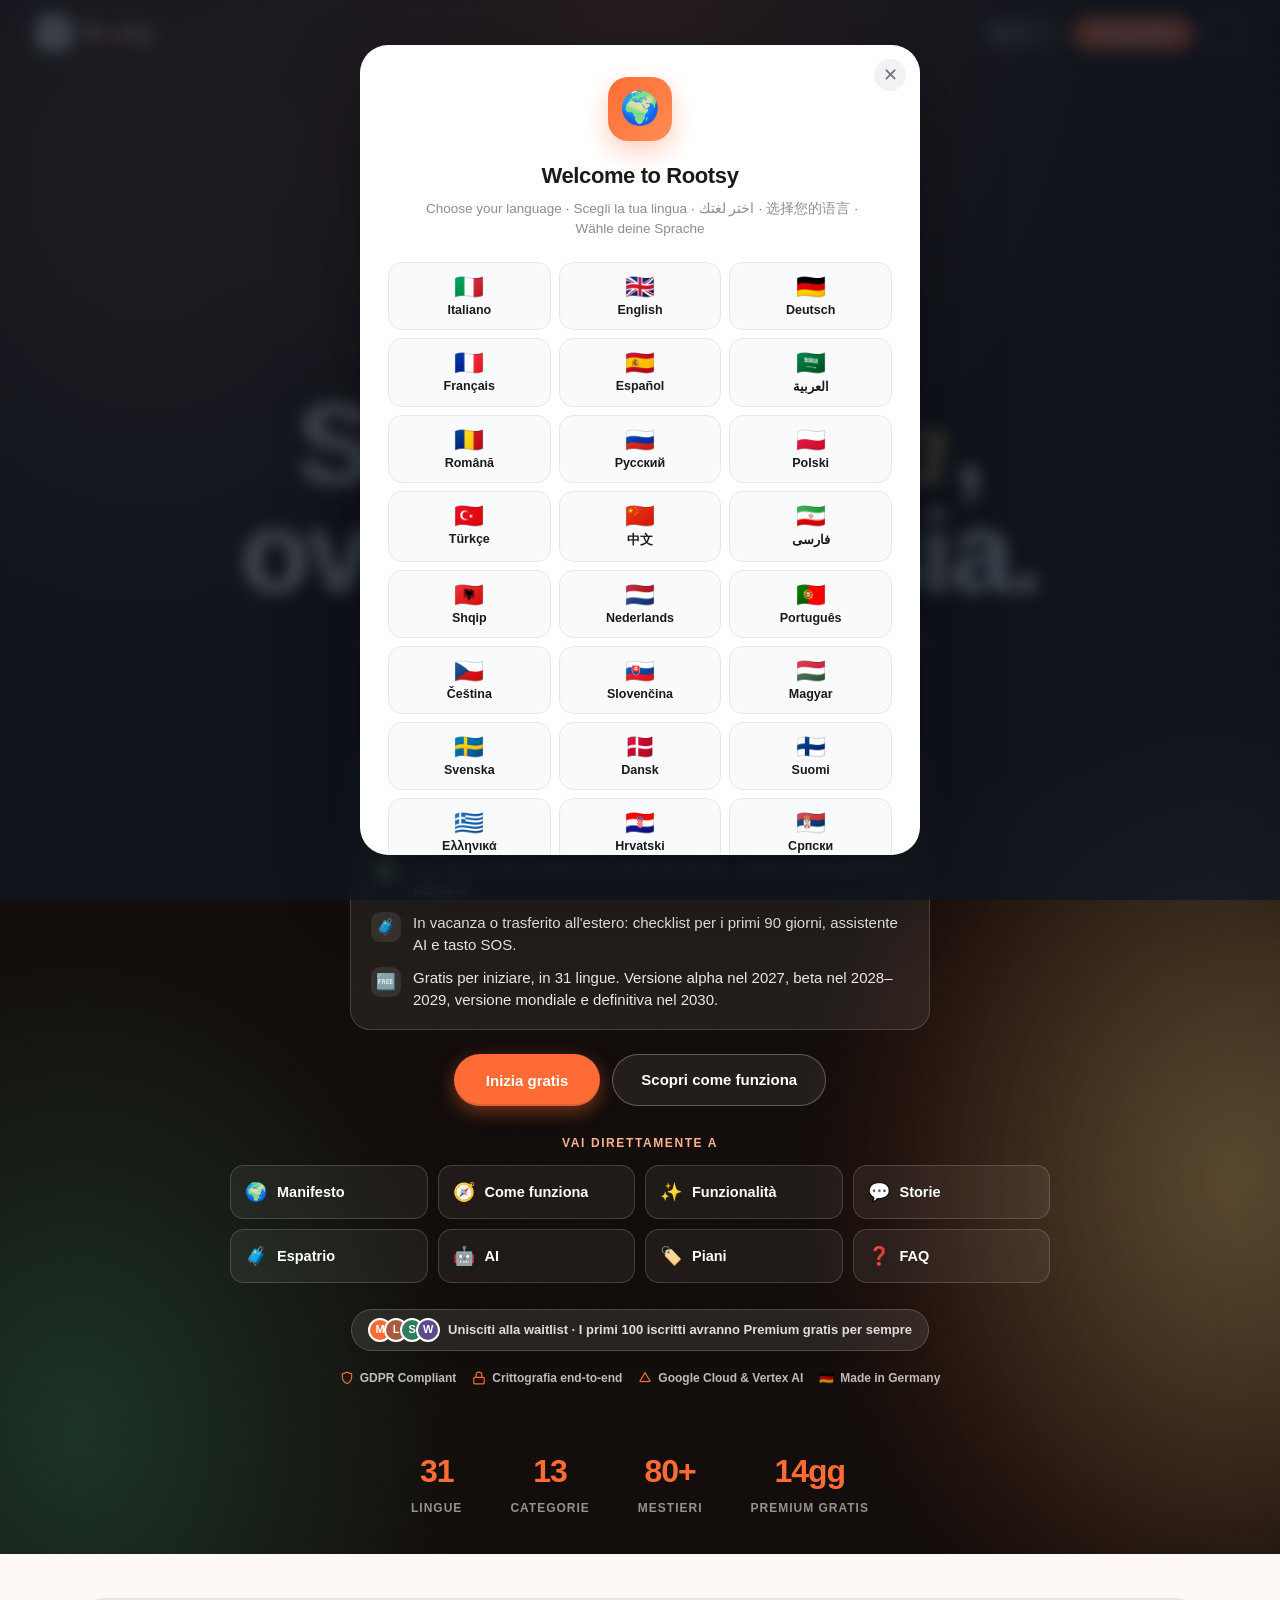
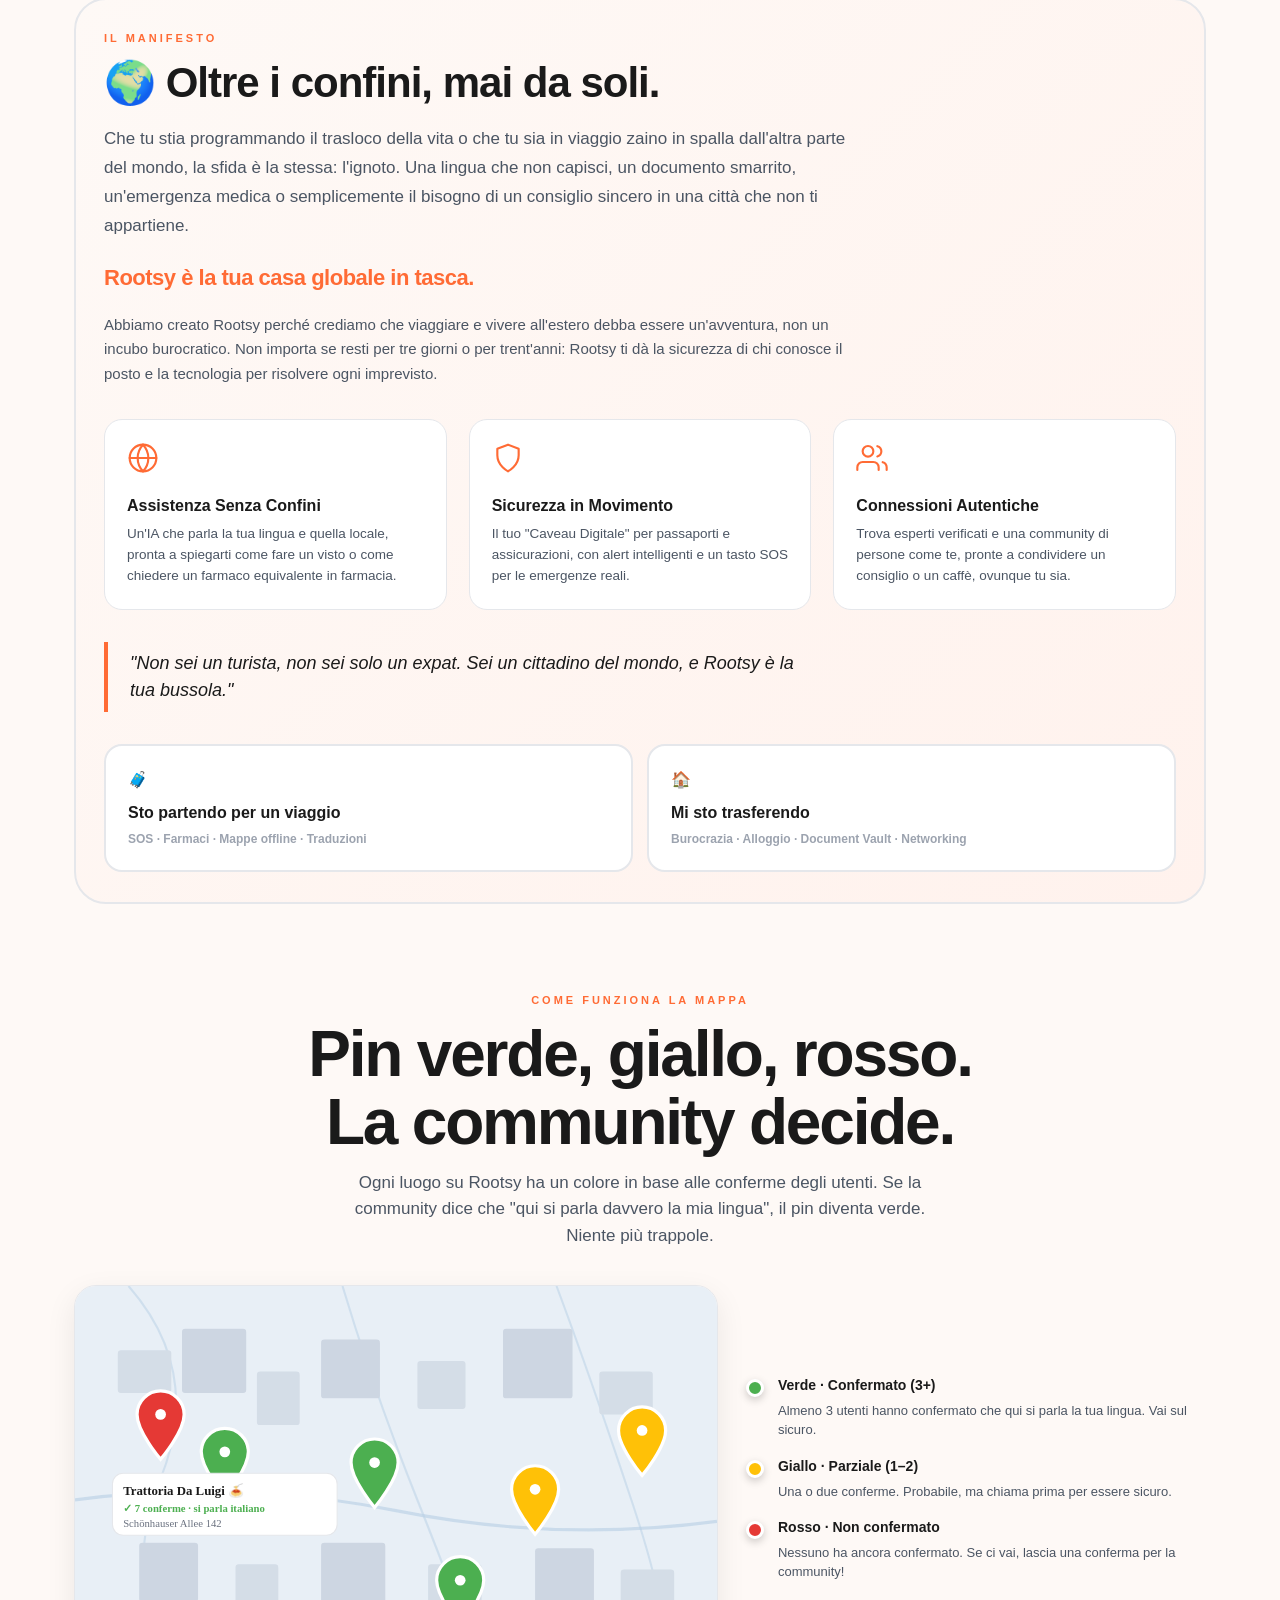
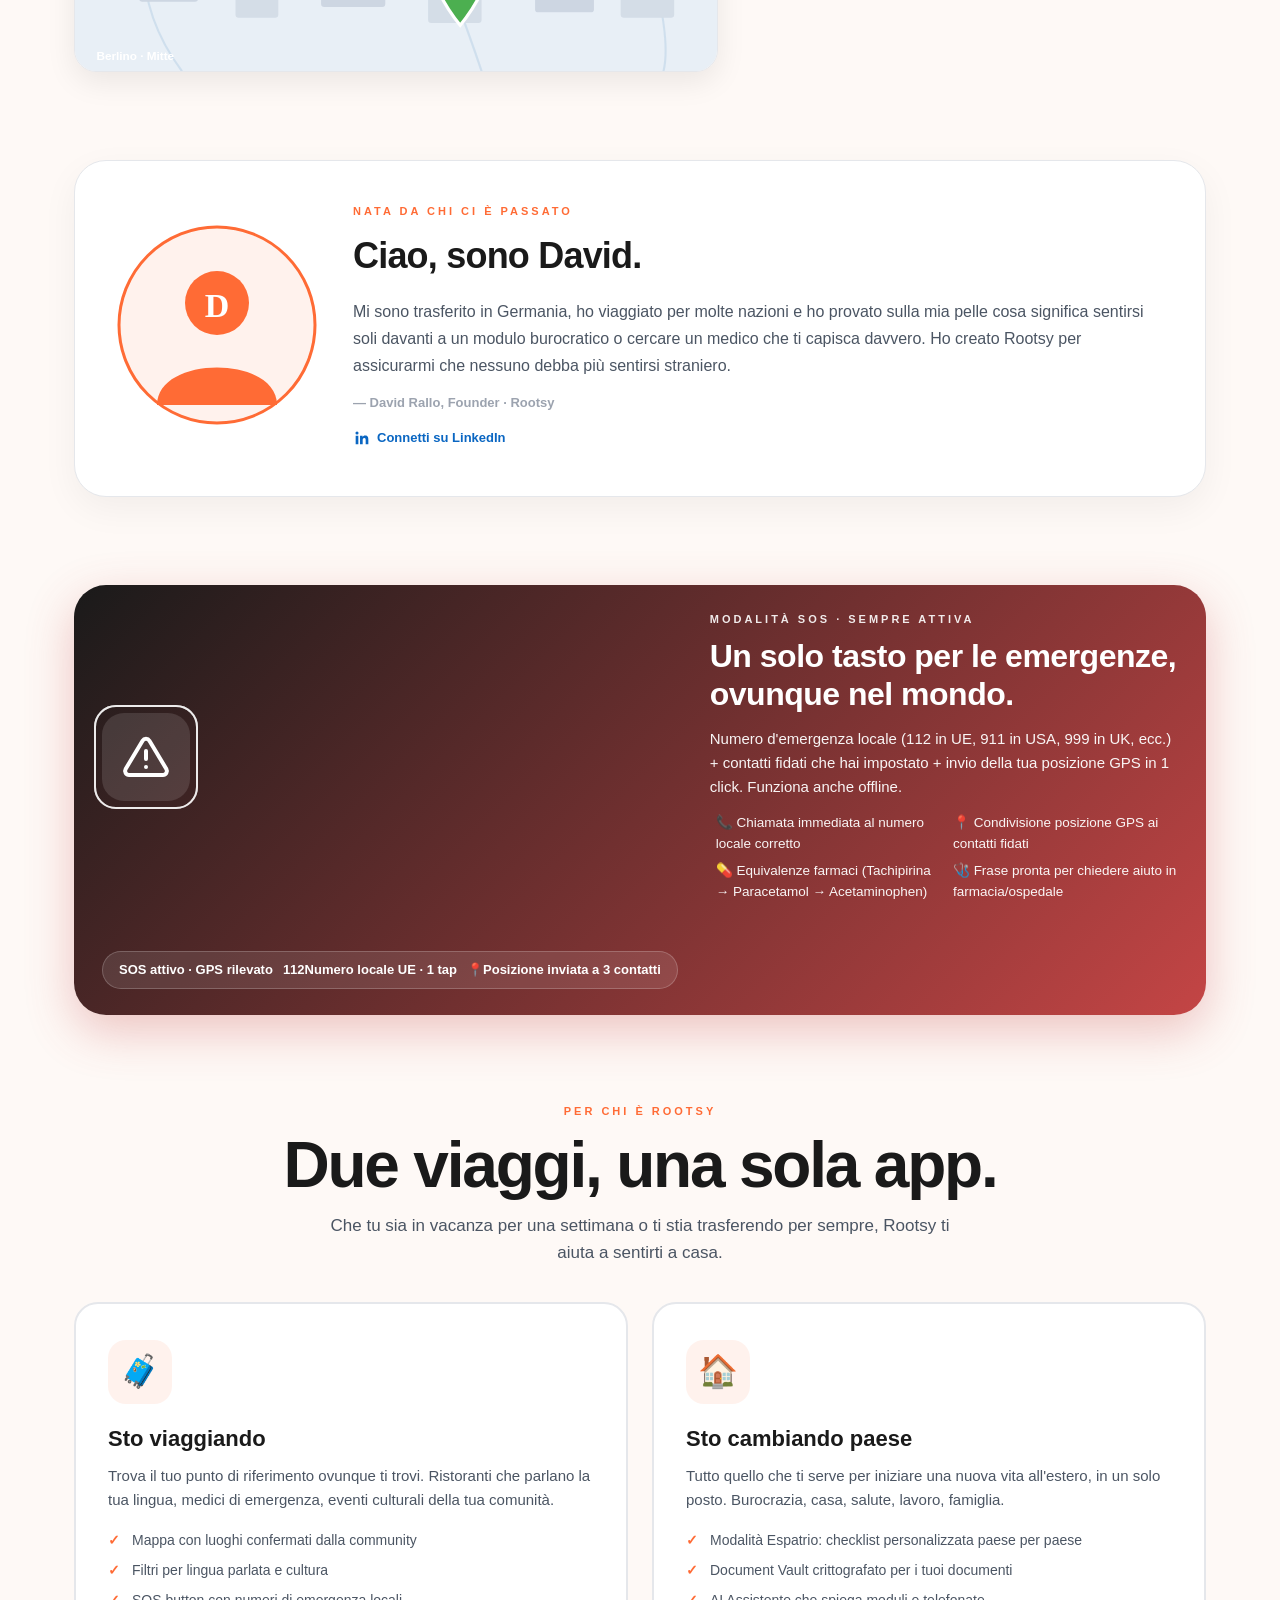
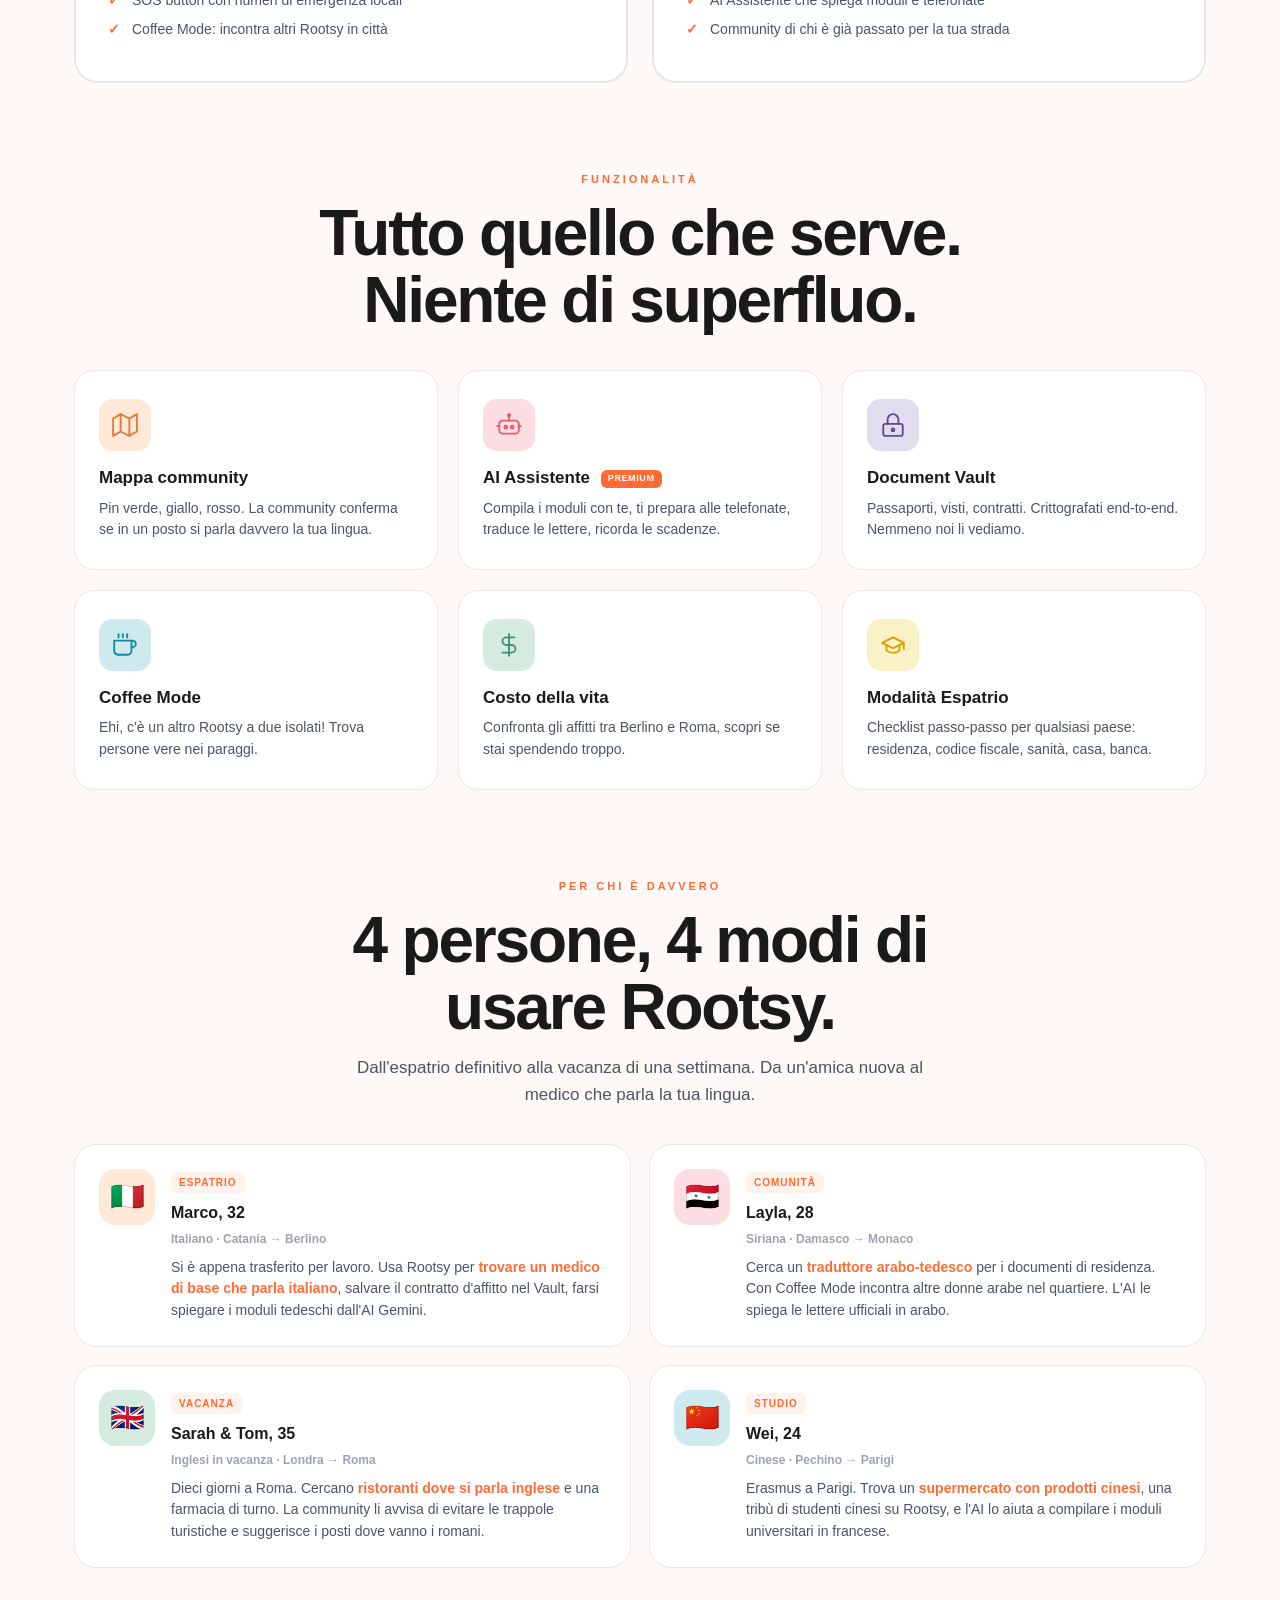
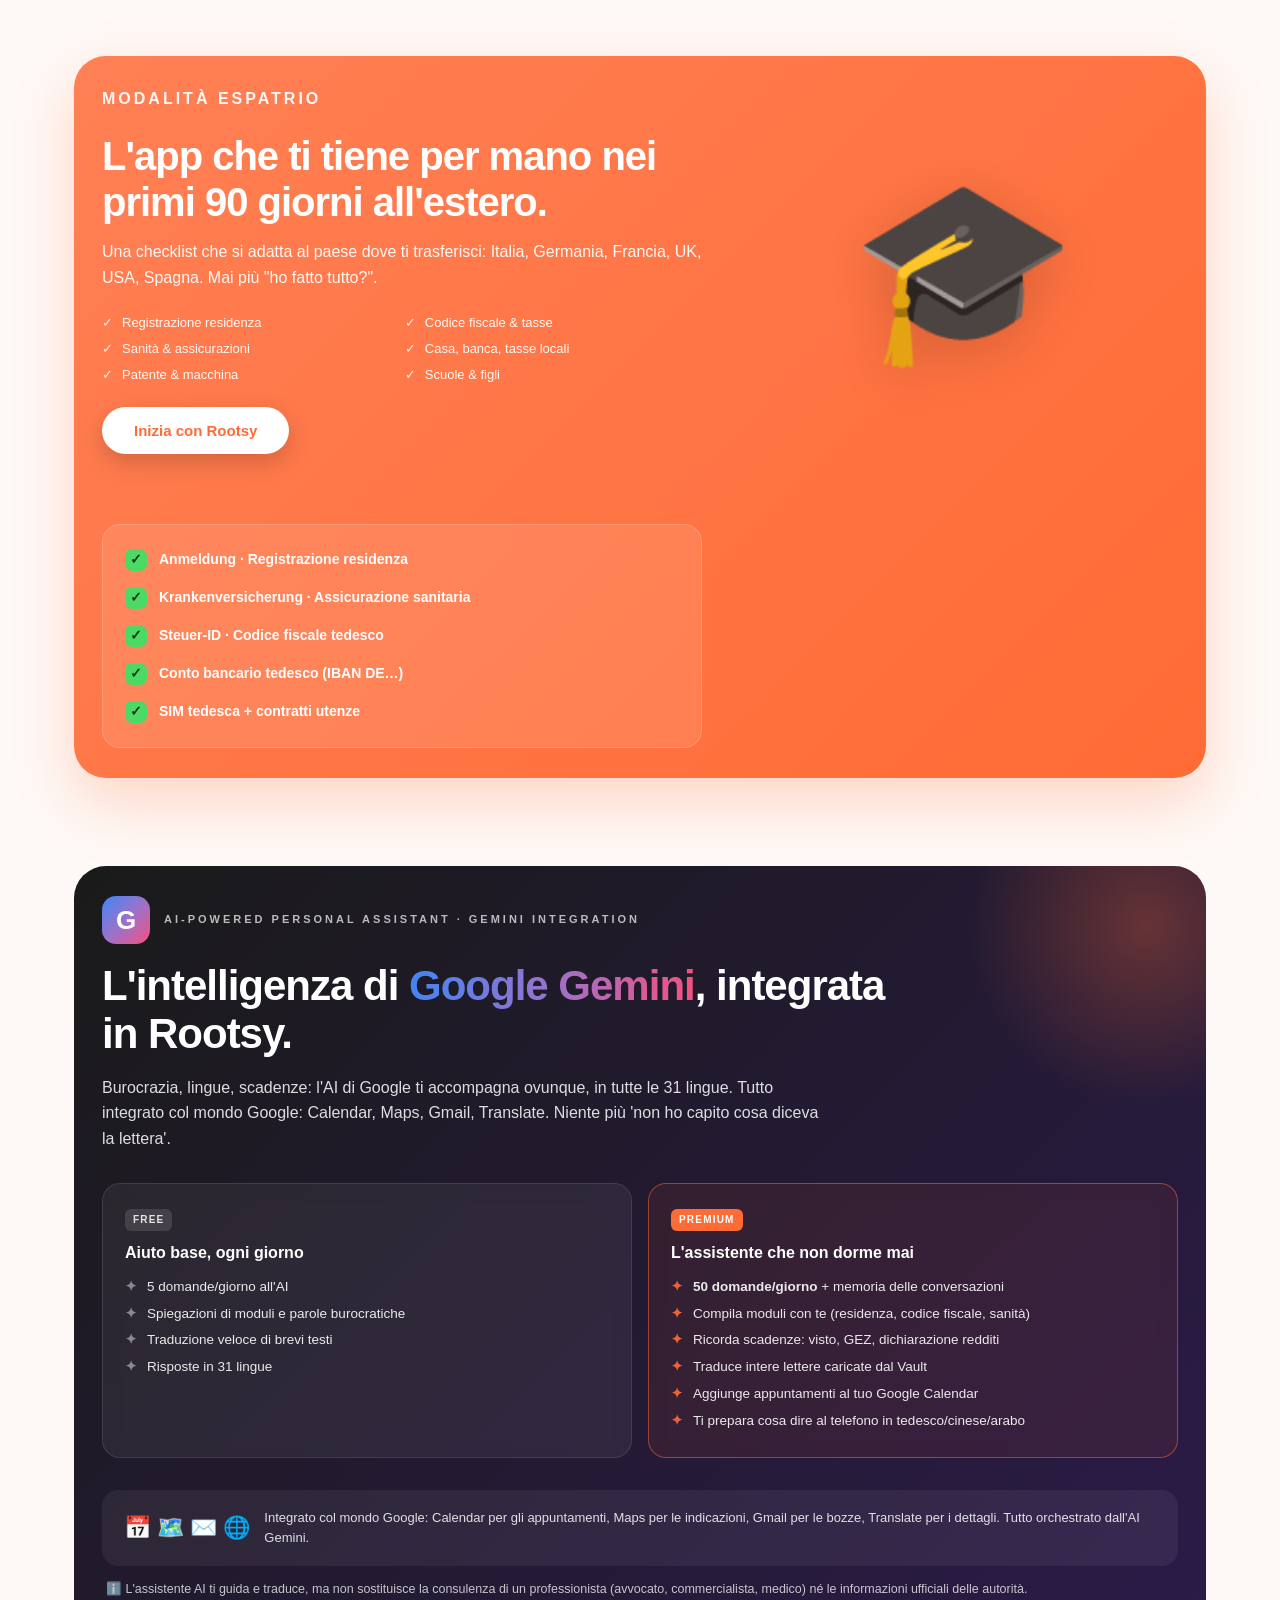
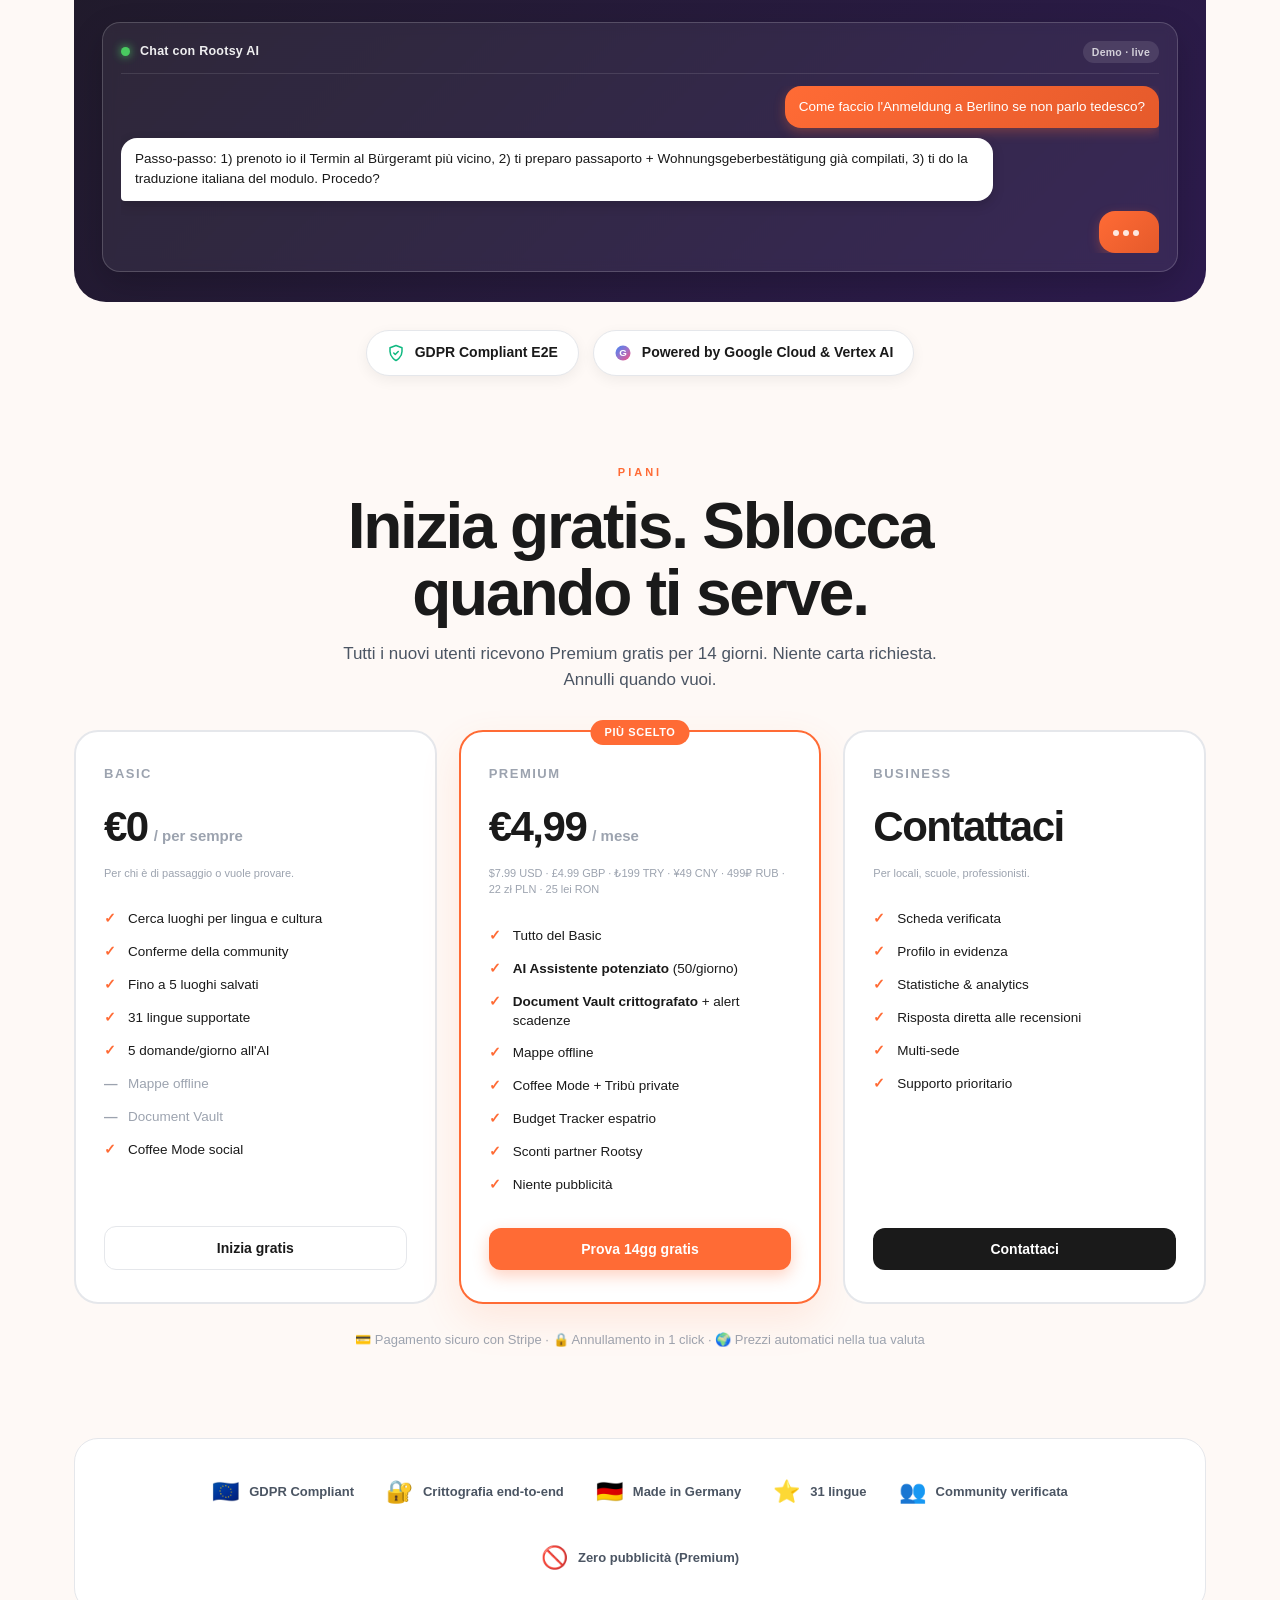
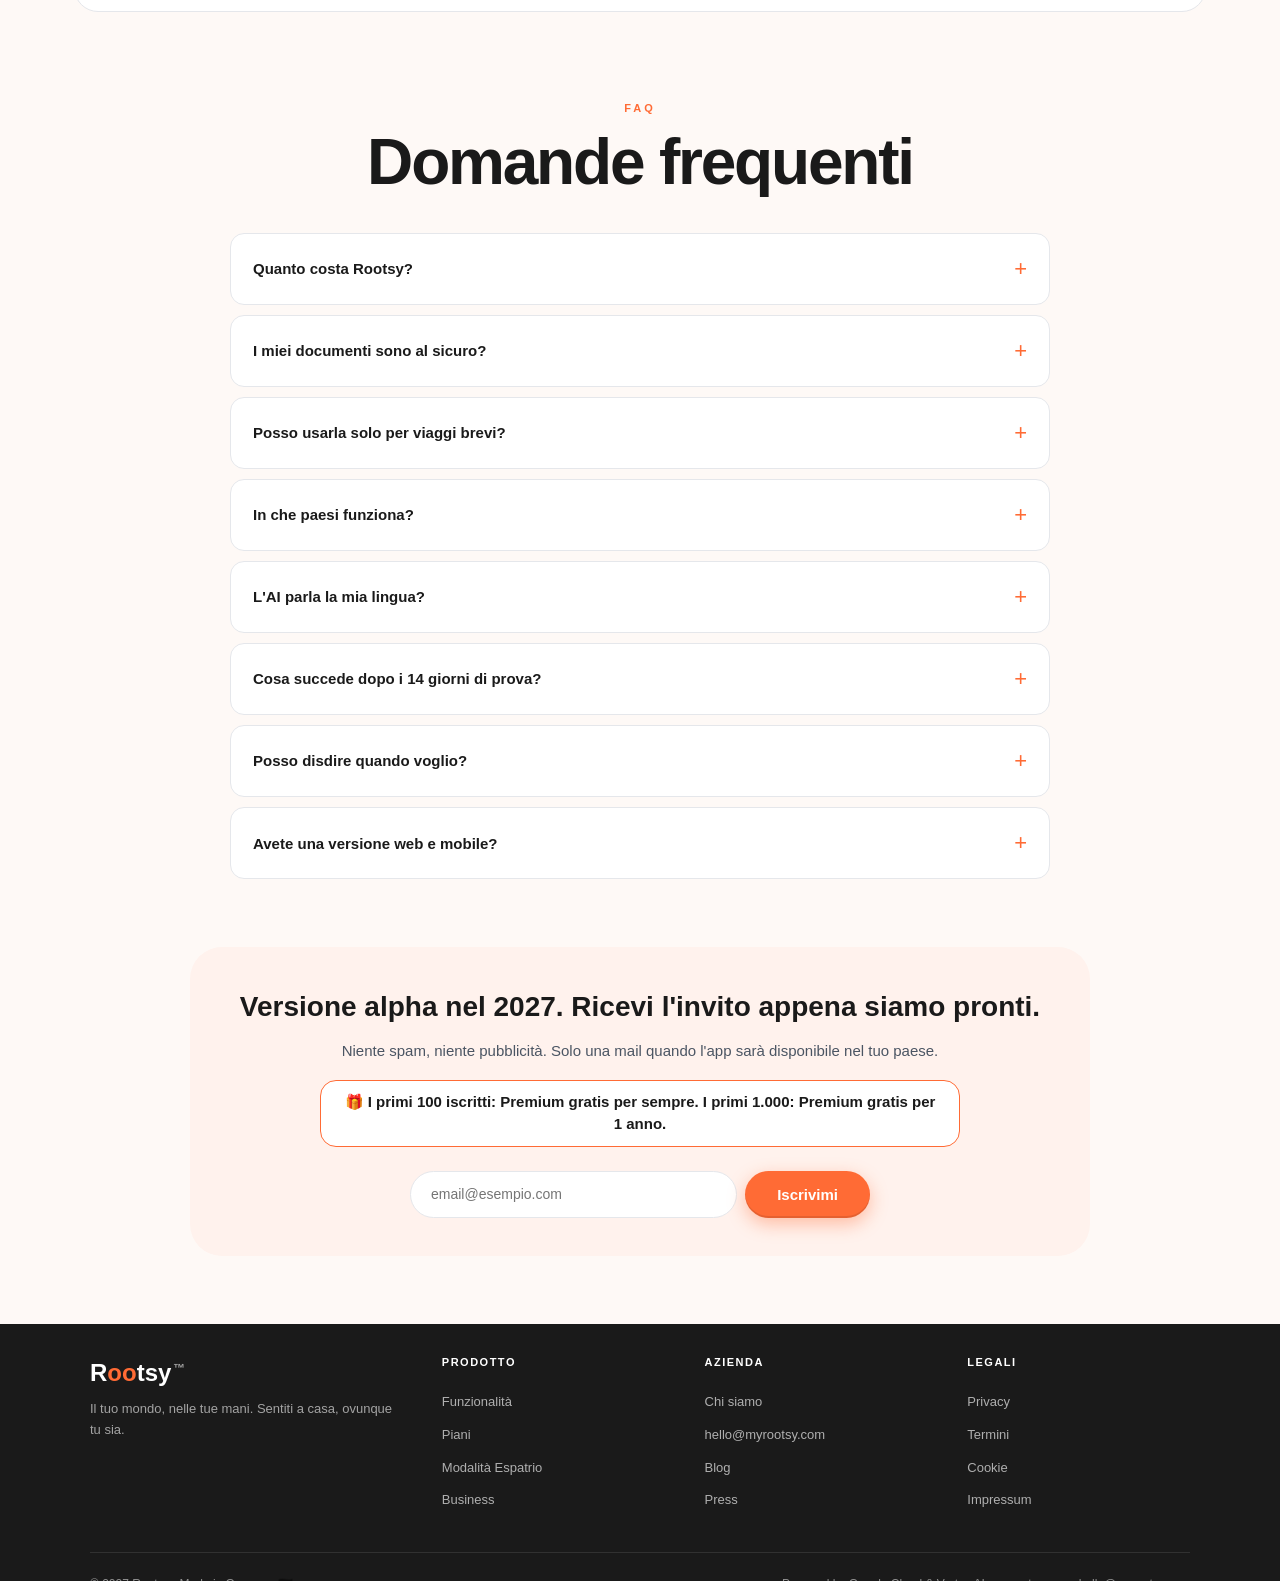
==== commit 871c62b8: "Sito: font ospitati da noi, niente più richieste a Google Fonts I font Inter e Fraunces ora sono fil" ====
--- a/deploy/index.html
+++ b/deploy/index.html
@@ -58,7 +58,7 @@
 ]}
 </script>
 <link rel="icon" type="image/jpeg" href="/rootsy-logo.jpg.jpeg">
-<link href="https://fonts.googleapis.com/css2?family=Inter:wght@400;500;600;700;800;900&display=swap" rel="stylesheet">
+<link href="/fonts/inter.css" rel="stylesheet">
 <style>
   :root {
     --orange: #FF6B35; --orange-light: #FF8055; --orange-soft: #FFF2ED;
@@ -535,7 +535,7 @@
     .lw-name { font-size: 11.5px; }
   }
 </style>
-<link href="https://fonts.googleapis.com/css2?family=Fraunces:ital,opsz,wght@1,9..144,500;1,9..144,600;1,9..144,700&display=swap" rel="stylesheet">
+<link href="/fonts/fraunces.css" rel="stylesheet">
 <style>
 /* ============ CINEMATIC LAYER v2 — hero scuro drammatico + movimento ============ */
 :root{ --ink:#120c0a; }
@@ -701,7 +701,6 @@
 .hero-sum-list { list-style: none; margin: 0; padding: 0; display: grid; gap: 12px; }
 .hero-sum-list li { display: flex; gap: 12px; align-items: flex-start; color: rgba(255,255,255,.9);
   font-size: 15px; line-height: 1.45; }
-.hero-sum-list li strong { color: #FFB28F; font-weight: 800; }
 .hs-ico { flex: 0 0 auto; width: 30px; height: 30px; display: grid; place-items: center; border-radius: 9px;
   background: rgba(255,255,255,.09); font-size: 16px; line-height: 1; }
 .jump { margin: 28px auto 4px; width: 100%; max-width: 820px; }
@@ -719,12 +718,6 @@
   .hero-sum { padding: 16px 16px; border-radius: 18px; }
   .hero-sum-list li { font-size: 14.5px; }
   .jump-tile { font-size: 14px; padding: 11px 12px; }
-}
-/* telefono: logo più piccolo e meno spazio in alto, così "A cosa serve Rootsy" si vede prima */
-@media (max-width: 620px) {
-  .hero { padding-top: 108px !important; }
-  .hero-logo { width: 64px !important; height: 64px !important; border-radius: 17px !important; margin-bottom: 18px !important; }
-  .hero-sum { margin-top: 20px; }
 }
 /* barra fissa */
 .jump-bar { position: fixed; left: 0; right: 0; top: var(--navH, 64px); z-index: 98;
@@ -764,7 +757,7 @@
   <div class="aw-card">
     <div class="aw-icon">🌱</div>
     <h2 class="aw-title" id="awTitle" data-i18n="audw.title">Cosa ti porta su Rootsy?</h2>
-    <p class="aw-sub" data-i18n="audw.sub">Rootsy ti fa trovare luoghi, servizi e persone che parlano la tua lingua, ovunque nel mondo. Scegli l'esperienza giusta: puoi cambiarla quando vuoi.</p>
+    <p class="aw-sub" data-i18n="audw.sub">Scegli l'esperienza giusta — puoi cambiare quando vuoi.</p>
     <div class="aw-options">
       <button type="button" class="aw-opt" data-aud="private" onclick="chooseAudience('private')">
         <span class="aw-opt-icon">🧳</span>
@@ -872,23 +865,18 @@
   <p class="tm-line">Rootsy<sup style="font-size:0.5em;opacity:0.7;margin-left:2px;">™</sup></p>
   <p class="lead audience-only audience-private" data-i18n="hero.lead">L'app che parla la tua lingua e conosce la tua cultura. Per chi viaggia, per chi mette radici. In 31 lingue.</p>
   <p class="lead audience-only audience-business" data-i18n="hero.leadBusiness">Fatti trovare da chi cerca proprio te: persone della tua lingua e della tua cultura, già nella tua città. Iscrizione gratuita al lancio.</p>
-  <div class="hero-sum audience-only audience-private" role="region" aria-labelledby="heroSumTitle">
-    <p class="hero-sum-title" id="heroSumTitle" data-i18n="sum.title">A cosa serve Rootsy</p>
-    <ul class="hero-sum-list">
-      <li><span class="hs-ico" aria-hidden="true">🗺️</span><span data-i18n-html="sum.p1"><strong>Trovi</strong> ristoranti, medici, negozi e servizi dove parlano la tua lingua e conoscono la tua cultura, in ogni paese.</span></li>
-      <li><span class="hs-ico" aria-hidden="true">✅</span><span data-i18n-html="sum.p2"><strong>Ti fidi</strong>: ogni posto è confermato da persone della tua lingua. Pin verde = almeno 3 conferme.</span></li>
-      <li><span class="hs-ico" aria-hidden="true">🧳</span><span data-i18n-html="sum.p3"><strong>Ti orienti</strong>: assistente AI per la burocrazia, guida per i primi 90 giorni all'estero e tasto SOS.</span></li>
-      <li><span class="hs-ico" aria-hidden="true">🆓</span><span data-i18n-html="sum.p4"><strong>Gratis</strong> per iniziare, in 31 lingue. Alpha nel 2027, beta nel 2028–2029, versione mondiale e definitiva nel 2030.</span></li>
+  <div class="hero-sum" role="region" aria-labelledby="heroSumTitle">
+    <p class="hero-sum-title" id="heroSumTitle" data-i18n="sum.title">Rootsy in breve</p>
+    <ul class="hero-sum-list audience-only audience-private">
+      <li><span class="hs-ico" aria-hidden="true">🗺️</span><span data-i18n="sum.p1">Trovi ristoranti, medici, negozi e comunità dove parlano la tua lingua e conoscono la tua cultura.</span></li>
+      <li><span class="hs-ico" aria-hidden="true">✅</span><span data-i18n="sum.p2">È la community a confermare i posti: pin verde = confermato da almeno 3 persone.</span></li>
+      <li><span class="hs-ico" aria-hidden="true">🧳</span><span data-i18n="sum.p3">In vacanza o trasferito all'estero: checklist per i primi 90 giorni, assistente AI e tasto SOS.</span></li>
+      <li><span class="hs-ico" aria-hidden="true">🆓</span><span data-i18n="sum.p4">Gratis per iniziare, in 31 lingue. Versione alpha nel 2027, beta nel 2028–2029, versione mondiale e definitiva nel 2030.</span></li>
     </ul>
-  </div>
-  <div class="hero-sum audience-only audience-business" role="region" aria-labelledby="heroSumTitleBiz">
-    <p class="hero-sum-title" id="heroSumTitleBiz" data-i18n="sum.titleBiz">Perché conviene alla tua attività</p>
-    <ul class="hero-sum-list">
-      <li><span class="hs-ico" aria-hidden="true">🎯</span><span data-i18n-html="sum.b1"><strong>Clienti che cercano proprio te</strong>: turisti, nuovi arrivati ed expat che parlano la tua lingua o cercano la tua cultura ti trovano sulla mappa, già nella tua città.</span></li>
-      <li><span class="hs-ico" aria-hidden="true">✅</span><span data-i18n-html="sum.b2"><strong>Più fiducia</strong>: le conferme della community (pin verde) mostrano ai clienti che da te si parla davvero la loro lingua.</span></li>
-      <li><span class="hs-ico" aria-hidden="true">💸</span><span data-i18n-html="sum.b3"><strong>Niente pubblicità a freddo</strong>: invece di pagare annunci per tutti, ti trova chi cerca già la tua lingua, il tuo piatto, il tuo servizio.</span></li>
-      <li><span class="hs-ico" aria-hidden="true">📊</span><span data-i18n-html="sum.b4"><strong>Sai cosa funziona</strong>: vedi quante persone ti cercano, ti salvano e ti confermano, e rispondi alle recensioni.</span></li>
-      <li><span class="hs-ico" aria-hidden="true">🎁</span><span data-i18n-html="sum.b5"><strong>Inizi senza rischi</strong>: lancio Business nel 2027, i primi 50 iscritti hanno 6 mesi gratis e puoi disdire quando vuoi.</span></li>
+    <ul class="hero-sum-list audience-only audience-business">
+      <li><span class="hs-ico" aria-hidden="true">📍</span><span data-i18n="sum.b1">Ti trovano persone che cercano la tua lingua e la tua cultura, già nella tua città.</span></li>
+      <li><span class="hs-ico" aria-hidden="true">⭐</span><span data-i18n="sum.b2">Profilo verificato dalla community, messo in evidenza, con le tue statistiche.</span></li>
+      <li><span class="hs-ico" aria-hidden="true">🆓</span><span data-i18n="sum.b3">Iscrizione gratuita al lancio.</span></li>
     </ul>
   </div>
   <div class="hero-ctas">
@@ -1583,7 +1571,7 @@
 // === I18N ===
 // L'italiano è dentro la pagina (lingua base). Le altre 30 lingue sono in
 // i18n/<codice>.json e vengono scaricate solo quando servono.
-const I18N = { it: {"meta.title":"Rootsy — App per viaggiare e trasferirsi all'estero nella tua lingua","meta.description":"L'app per viaggi ed espatrio: trova ristoranti, medici, negozi e comunità che parlano la tua lingua, ovunque nel mondo. Assistente AI e SOS. In 31 lingue.","sum.title":"A cosa serve Rootsy","sum.p1":"<strong>Trovi</strong> ristoranti, medici, negozi e servizi dove parlano la tua lingua e conoscono la tua cultura, in ogni paese.","sum.p2":"<strong>Ti fidi</strong>: ogni posto è confermato da persone della tua lingua. Pin verde = almeno 3 conferme.","sum.p3":"<strong>Ti orienti</strong>: assistente AI per la burocrazia, guida per i primi 90 giorni all'estero e tasto SOS.","sum.p4":"<strong>Gratis</strong> per iniziare, in 31 lingue. Alpha nel 2027, beta nel 2028–2029, versione mondiale e definitiva nel 2030.","sum.b1":"<strong>Clienti che cercano proprio te</strong>: turisti, nuovi arrivati ed expat che parlano la tua lingua o cercano la tua cultura ti trovano sulla mappa, già nella tua città.","sum.b2":"<strong>Più fiducia</strong>: le conferme della community (pin verde) mostrano ai clienti che da te si parla davvero la loro lingua.","sum.b3":"<strong>Niente pubblicità a freddo</strong>: invece di pagare annunci per tutti, ti trova chi cerca già la tua lingua, il tuo piatto, il tuo servizio.","sum.b4":"<strong>Sai cosa funziona</strong>: vedi quante persone ti cercano, ti salvano e ti confermano, e rispondi alle recensioni.","sum.b5":"<strong>Inizi senza rischi</strong>: lancio Business nel 2027, i primi 50 iscritti hanno 6 mesi gratis e puoi disdire quando vuoi.","sum.titleBiz":"Perché conviene alla tua attività","jump.title":"Vai direttamente a","jump.bizBenefits":"Vantaggi","jump.bizWhy":"Perché funziona","jump.bizJoin":"Iscrivi la tua attività","aud.private":"Privati & Viaggiatori","aud.business":"Locali & Business","aud.badgePrivate":"Modalità Privati","aud.badgeBusiness":"Modalità Business","founder.linkedin":"Connetti su LinkedIn","bizhero.eyebrow":"Per chi accoglie","bizhero.title":"Fatti trovare da chi parla la tua lingua.","bizhero.sub":"Sei un ristorante, una scuola, un professionista, una chiesa? Rootsy ti porta clienti che cercano proprio uno come te.","bizhero.c1.t":"Visibilita geo-locale","bizhero.c1.d":"Quando un italiano cerca un parrucchiere a Berlino, il tuo salone appare nei primi risultati.","bizhero.c2.t":"Scheda verificata","bizhero.c2.d":"Badge di verifica della community che confermera che da te si parla davvero quella lingua.","bizhero.c3.t":"Analytics & insight","bizhero.c3.d":"Vedi quanti utenti ti cercano, da quali paesi vengono, quali lingue parlano.","bizhero.c4.t":"Risposta alle recensioni","bizhero.c4.d":"Rispondi direttamente ai feedback della community, costruisci relazioni autentiche.","bizhero.c5.t":"Sconti per utenti Premium","bizhero.c5.d":"Offri uno sconto del 10% agli utenti Premium: recuperano labbonamento con un pranzo, tu acquisisci clienti fedeli.","bizhero.c6.t":"Multi-sede","bizhero.c6.d":"Gestisci piu filiali da un unico dashboard. Perfetto per catene.","bizhero.cta_text":"Lancio Business 2027 - I primi 50 iscritti: 6 mesi gratis al lancio.","bizhero.cta":"Iscriviti come Business","hero.proof":"Unisciti alla waitlist · I primi 100 iscritti avranno Premium gratis per sempre","footer.poweredBy":"Powered by Google Cloud & Vertex AI","manifesto.eyebrow":"Il Manifesto","manifesto.title":"🌍 Oltre i confini, mai da soli.","manifesto.lead":"Che tu stia programmando il trasloco della vita o che tu sia in viaggio zaino in spalla dall'altra parte del mondo, la sfida è la stessa: l'ignoto. Una lingua che non capisci, un documento smarrito, un'emergenza medica o semplicemente il bisogno di un consiglio sincero in una città che non ti appartiene.","manifesto.claim":"Rootsy è la tua casa globale in tasca.","manifesto.body":"Abbiamo creato Rootsy perché crediamo che viaggiare e vivere all'estero debba essere un'avventura, non un incubo burocratico. Non importa se resti per tre giorni o per trent'anni: Rootsy ti dà la sicurezza di chi conosce il posto e la tecnologia per risolvere ogni imprevisto.","manifesto.p1.t":"Assistenza Senza Confini","manifesto.p1.d":"Un'IA che parla la tua lingua e quella locale, pronta a spiegarti come fare un visto o come chiedere un farmaco equivalente in farmacia.","manifesto.p2.t":"Sicurezza in Movimento","manifesto.p2.d":"Il tuo \"Caveau Digitale\" per passaporti e assicurazioni, con alert intelligenti e un tasto SOS per le emergenze reali.","manifesto.p3.t":"Connessioni Autentiche","manifesto.p3.d":"Trova esperti verificati e una community di persone come te, pronte a condividere un consiglio o un caffè, ovunque tu sia.","manifesto.quote":"\"Non sei un turista, non sei solo un expat. Sei un cittadino del mondo, e Rootsy è la tua bussola.\"","manifesto.t1":"Sto partendo per un viaggio","manifesto.t1d":"SOS · Farmaci · Mappe offline · Traduzioni","manifesto.t2":"Mi sto trasferendo","manifesto.t2d":"Burocrazia · Alloggio · Document Vault · Networking","mapdemo.eyebrow":"Come funziona la mappa","mapdemo.title":"Pin verde, giallo, rosso. La community decide.","mapdemo.sub":"Ogni luogo su Rootsy ha un colore in base alle conferme degli utenti. Se la community dice che \"qui si parla davvero la mia lingua\", il pin diventa verde. Niente più trappole.","mapdemo.l1.t":"Verde · Confermato (3+)","mapdemo.l1.d":"Almeno 3 utenti hanno confermato che qui si parla la tua lingua. Vai sul sicuro.","mapdemo.l2.t":"Giallo · Parziale (1–2)","mapdemo.l2.d":"Una o due conferme. Probabile, ma chiama prima per essere sicuro.","mapdemo.l3.t":"Rosso · Non confermato","mapdemo.l3.d":"Nessuno ha ancora confermato. Se ci vai, lascia una conferma per la community!","founder.eyebrow":"Nata da chi ci è passato","founder.name":"Ciao, sono David.","founder.text":"Mi sono trasferito in Germania, ho viaggiato per molte nazioni e ho provato sulla mia pelle cosa significa sentirsi soli davanti a un modulo burocratico o cercare un medico che ti capisca davvero. Ho creato Rootsy per assicurarmi che nessuno debba più sentirsi straniero.","founder.sign":"— David Rallo, Founder · Rootsy","sos.eyebrow":"Modalità SOS · Sempre attiva","sos.title":"Un solo tasto per le emergenze, ovunque nel mondo.","sos.text":"Numero d'emergenza locale (112 in UE, 911 in USA, 999 in UK, ecc.) + contatti fidati che hai impostato + invio della tua posizione GPS in 1 click. Funziona anche offline.","sos.l1":"📞 Chiamata immediata al numero locale corretto","sos.l2":"📍 Condivisione posizione GPS ai contatti fidati","sos.l3":"💊 Equivalenze farmaci (Tachipirina → Paracetamol → Acetaminophen)","sos.l4":"🩺 Frase pronta per chiedere aiuto in farmacia/ospedale","gemini.eyebrow":"AI-Powered Personal Assistant · Gemini Integration","stories.eyebrow":"Per chi è davvero","stories.title":"4 persone, 4 modi di usare Rootsy.","stories.sub":"Dall'espatrio definitivo alla vacanza di una settimana. Da un'amica nuova al medico che parla la tua lingua.","stories.s1.tag":"Espatrio","stories.s1.name":"Marco, 32","stories.s1.route":"Italiano · Catania → Berlino","stories.s1.body":"Si è appena trasferito per lavoro. Usa Rootsy per <strong>trovare un medico di base che parla italiano</strong>, salvare il contratto d'affitto nel Vault, farsi spiegare i moduli tedeschi dall'AI Gemini.","stories.s2.tag":"Comunità","stories.s2.name":"Layla, 28","stories.s2.route":"Siriana · Damasco → Monaco","stories.s2.body":"Cerca un <strong>traduttore arabo-tedesco</strong> per i documenti di residenza. Con Coffee Mode incontra altre donne arabe nel quartiere. L'AI le spiega le lettere ufficiali in arabo.","stories.s3.tag":"Vacanza","stories.s3.name":"Sarah & Tom, 35","stories.s3.route":"Inglesi in vacanza · Londra → Roma","stories.s3.body":"Dieci giorni a Roma. Cercano <strong>ristoranti dove si parla inglese</strong> e una farmacia di turno. La community li avvisa di evitare le trappole turistiche e suggerisce i posti dove vanno i romani.","stories.s4.tag":"Studio","stories.s4.name":"Wei, 24","stories.s4.route":"Cinese · Pechino → Parigi","stories.s4.body":"Erasmus a Parigi. Trova un <strong>supermercato con prodotti cinesi</strong>, una tribù di studenti cinesi su Rootsy, e l'AI lo aiuta a compilare i moduli universitari in francese.","gemini.title":"L'intelligenza di <em>Google Gemini</em>, integrata in Rootsy.","gemini.lead":"Burocrazia, lingue, scadenze: l'AI di Google ti accompagna ovunque, in tutte le 31 lingue. Tutto integrato col mondo Google: Calendar, Maps, Gmail, Translate. Niente più 'non ho capito cosa diceva la lettera'.","gemini.free.tag":"FREE","gemini.free.title":"Aiuto base, ogni giorno","gemini.free.l1":"5 domande/giorno all'AI","gemini.free.l2":"Spiegazioni di moduli e parole burocratiche","gemini.free.l3":"Traduzione veloce di brevi testi","gemini.free.l4":"Risposte in 31 lingue","gemini.premium.tag":"PREMIUM","gemini.premium.title":"L'assistente che non dorme mai","gemini.premium.l1":"<strong>50 domande/giorno</strong> + memoria delle conversazioni","gemini.premium.l2":"Compila moduli con te (residenza, codice fiscale, sanità)","gemini.premium.l3":"Ricorda scadenze: visto, GEZ, dichiarazione redditi","gemini.premium.l4":"Traduce intere lettere caricate dal Vault","aichat.header":"Chat con Rootsy AI","aichat.tag":"Demo · live","aichat.q1":"Come faccio l'Anmeldung a Berlino se non parlo tedesco?","aichat.a1":"Passo-passo: 1) prenoto io il Termin al Bürgeramt più vicino, 2) ti preparo passaporto + Wohnungsgeberbestätigung già compilati, 3) ti do la traduzione italiana del modulo. Procedo?","aichat.q2":"Sì, e dimmi quale ospedale di Berlino ha medici che parlano italiano.","aichat.a2":"Charité · Campus Mitte: 4 medici italiani confermati dalla community Rootsy. Ti apro la mappa con i pin verdi 🟢","mapdemo.city":"Berlino · Mitte","mapdemo.place":"Trattoria Da Luigi 🍝","mapdemo.confirm":"✓ 7 conferme · si parla italiano","mapdemo.addr":"Schönhauser Allee 142","expat.chk1":"Anmeldung · Registrazione residenza","expat.chk2":"Krankenversicherung · Assicurazione sanitaria","expat.chk3":"Steuer-ID · Codice fiscale tedesco","expat.chk4":"Conto bancario tedesco (IBAN DE…)","expat.chk5":"SIM tedesca + contratti utenze","sosdemo.active":"SOS attivo · GPS rilevato","sosdemo.local":"112 · Numero locale UE · 1 tap","sosdemo.shared":"Posizione inviata a 3 contatti","bizx.eyebrow":"Perché Rootsy funziona per i locali","bizx.title":"Clienti che cercano <em>esattamente</em> te.","bizx.sub":"Non spendi in pubblicità a freddo. Ti trovano persone che cercano già la tua lingua, la tua cultura, il tuo piatto, il tuo servizio. Ecco come.","bizx.c1.tag":"🍝 Ristorante","bizx.c1.title":"Trattoria italiana · Berlino","bizx.c1.metric":"+47%","bizx.c1.metric_lbl":"prenotazioni in 3 mesi","bizx.c1.body":"Trattoria con cucina italiana autentica vicino a Schönhauser Allee. Profilo Business Rootsy con badge \"si parla italiano\" verificato. Risultato: 47% in più di prenotazioni da italiani in Germania e tedeschi che vogliono praticare la lingua a tavola.","bizx.c2.tag":"💈 Parrucchiere","bizx.c2.title":"Berber Mehmet · Monaco","bizx.c2.metric":"+60%","bizx.c2.metric_lbl":"nuovi clienti turchi","bizx.c2.body":"Barber shop turco a Schwabing. 12 conferme dalla community Rootsy che lì si parla türkçe nativo. Risultato: turchi appena arrivati a Monaco lo trovano in 30 secondi sull'app, prima ancora di Google Maps.","bizx.c3.tag":"🩺 Studio medico","bizx.c3.title":"Studio Dott. Khoury · Roma","bizx.c3.metric":"200+","bizx.c3.metric_lbl":"nuovi pazienti arabofoni/anno","bizx.c3.body":"Medico di base con personale che parla arabo. Profilo Business + integrazione SOS (i pazienti arabi lo trovano via mappa nelle emergenze). Risultato: oltre 200 nuovi pazienti arabofoni in 12 mesi, fidelizzazione 89%.","bizx.disclaimer":"⚠ Esempi illustrativi basati su proiezioni del modello di business. I risultati reali dipendono da posizione, settore, qualità del servizio e attività sulla piattaforma.","bizx.faq.title":"Domande dei locali","bizx.faq.q1":"Quanto costa il piano Business?","bizx.faq.a1":"Lancio 2027 a partire da 29 €/mese per singola sede, con 30 giorni gratuiti garantiti. I primi 50 iscritti hanno 6 mesi gratis al lancio. Multi-sede e catene: prezzo personalizzato in base al numero di filiali.","bizx.faq.q2":"Come funziona la verifica \"si parla questa lingua\"?","bizx.faq.a2":"La community conferma. Quando un utente Rootsy va da te e conferma \"qui si parla davvero italiano\" (o turco, arabo, cinese…), il tuo pin sulla mappa diventa verde dopo 3+ conferme. Niente self-declared: la verifica la fanno i tuoi clienti reali.","bizx.faq.q3":"Posso disattivare quando voglio?","bizx.faq.a3":"Sì. Nessun vincolo annuale, nessuna penale. Cancellazione con un click dal dashboard. Il profilo resta visibile fino alla fine del mese pagato.","bizx.faq.q4":"Sono una catena con 10 sedi. Come gestisco tutto?","bizx.faq.a4":"Dashboard multi-sede in cloud: un account per il manager + sotto-profili per ogni filiale. Statistiche per sede, risposte centralizzate alle recensioni, importazione massiva CSV/Google My Business. Contattaci per un onboarding personalizzato.","bizx.cta_text":"Pronto a farti trovare? Iscrizione anticipata: 6 mesi gratis al lancio + accesso al beta privato.","bizx.cta":"Iscriviti come Business","gemini.premium.l5":"Aggiunge appuntamenti al tuo Google Calendar","gemini.premium.l6":"Ti prepara cosa dire al telefono in tedesco/cinese/arabo","gemini.google":"Integrato col mondo Google: Calendar per gli appuntamenti, Maps per le indicazioni, Gmail per le bozze, Translate per i dettagli. Tutto orchestrato dall'AI Gemini.","gemini.disclaimer":"ℹ️ L'assistente AI ti guida e traduce, ma non sostituisce la consulenza di un professionista (avvocato, commercialista, medico) né le informazioni ufficiali delle autorità.","nav.ai":"AI","nav.how":"Come funziona","nav.features":"Funzionalità","nav.stories":"Storie","nav.manifesto":"Manifesto","nav.pricing":"Piani","nav.expat":"Espatrio","nav.cta":"Inizia gratis","hero.badge":"In arrivo","hero.title":"Sentiti a <em>casa</em>,<br>ovunque tu sia.","hero.lead":"L'app che parla la tua lingua e conosce la tua cultura. Per chi viaggia, per chi mette radici. In 31 lingue.","hero.titleBusiness":"Fai sentire a <em>casa</em><br>chiunque venga da te.","hero.leadBusiness":"Fatti trovare da chi cerca proprio te: persone della tua lingua e della tua cultura, già nella tua città. Iscrizione gratuita al lancio.","audw.title":"Cosa ti porta su Rootsy?","audw.sub":"Rootsy ti fa trovare luoghi, servizi e persone che parlano la tua lingua, ovunque nel mondo. Scegli l'esperienza giusta: puoi cambiarla quando vuoi.","audw.private":"Per viaggiatori ed espatri","audw.privateDesc":"Trova luoghi, medici e persone che parlano la tua lingua.","audw.business":"Per locali e business","audw.businessDesc":"Fatti trovare da clienti della tua lingua e cultura.","audw.skip":"Salta per ora","hero.ctaPrimary":"Inizia gratis","hero.ctaSecondary":"Scopri come funziona","hero.s1":"Lingue","hero.s2":"Categorie","hero.s3":"Mestieri","hero.s4":"Premium gratis","targets.eyebrow":"Per chi è Rootsy","targets.title":"Due viaggi, una sola app.","targets.sub":"Che tu sia in vacanza per una settimana o ti stia trasferendo per sempre, Rootsy ti aiuta a sentirti a casa.","targets.travel.title":"Sto viaggiando","targets.travel.desc":"Trova il tuo punto di riferimento ovunque ti trovi. Ristoranti che parlano la tua lingua, medici di emergenza, eventi culturali della tua comunità.","targets.travel.f1":"Mappa con luoghi confermati dalla community","targets.travel.f2":"Filtri per lingua parlata e cultura","targets.travel.f3":"SOS button con numeri di emergenza locali","targets.travel.f4":"Coffee Mode: incontra altri Rootsy in città","targets.expat.title":"Sto cambiando paese","targets.expat.desc":"Tutto quello che ti serve per iniziare una nuova vita all'estero, in un solo posto. Burocrazia, casa, salute, lavoro, famiglia.","targets.expat.f1":"Modalità Espatrio: checklist personalizzata paese per paese","targets.expat.f2":"Document Vault crittografato per i tuoi documenti","targets.expat.f3":"AI Assistente che spiega moduli e telefonate","targets.expat.f4":"Community di chi è già passato per la tua strada","features.eyebrow":"Funzionalità","features.title":"Tutto quello che serve. Niente di superfluo.","f1.t":"Mappa community","f1.d":"Pin verde, giallo, rosso. La community conferma se in un posto si parla davvero la tua lingua.","f2.t":"AI Assistente <span class=\"feature-tag\">PREMIUM</span>","f2.d":"Compila i moduli con te, ti prepara alle telefonate, traduce le lettere, ricorda le scadenze.","f3.t":"Document Vault","f3.d":"Passaporti, visti, contratti. Crittografati end-to-end. Nemmeno noi li vediamo.","f4.t":"Coffee Mode","f4.d":"Ehi, c'è un altro Rootsy a due isolati! Trova persone vere nei paraggi.","f5.t":"Costo della vita","f5.d":"Confronta gli affitti tra Berlino e Roma, scopri se stai spendendo troppo.","f6.t":"Modalità Espatrio","f6.d":"Checklist passo-passo per qualsiasi paese: residenza, codice fiscale, sanità, casa, banca.","expat.eyebrow":"Modalità Espatrio","expat.title":"L'app che ti tiene per mano nei primi 90 giorni all'estero.","expat.desc":"Una checklist che si adatta al paese dove ti trasferisci: Italia, Germania, Francia, UK, USA, Spagna. Mai più \"ho fatto tutto?\".","expat.l1":"Registrazione residenza","expat.l2":"Codice fiscale & tasse","expat.l3":"Sanità & assicurazioni","expat.l4":"Casa, banca, tasse locali","expat.l5":"Patente & macchina","expat.l6":"Scuole & figli","expat.cta":"Inizia con Rootsy","pricing.eyebrow":"Piani","pricing.title":"Inizia gratis. Sblocca quando ti serve.","pricing.sub":"Tutti i nuovi utenti ricevono Premium gratis per 14 giorni. Niente carta richiesta. Annulli quando vuoi.","p.free.name":"Basic","p.free.period":"/ per sempre","p.free.tagline":"Per chi è di passaggio o vuole provare.","p.free.f1":"Cerca luoghi per lingua e cultura","p.free.f2":"Conferme della community","p.free.f3":"Fino a 5 luoghi salvati","p.free.f4":"31 lingue supportate","p.free.f5":"5 domande/giorno all'AI","p.free.m1":"Mappe offline","p.free.m2":"Document Vault","p.free.m3":"Coffee Mode social","p.free.cta":"Inizia gratis","p.premium.badge":"PIÙ SCELTO","p.premium.name":"Premium","p.premium.period":"/ mese","p.premium.f1":"Tutto del Basic","p.premium.f2":"<strong>AI Assistente potenziato</strong> (50/giorno)","p.premium.f3":"<strong>Document Vault crittografato</strong> + alert scadenze","p.premium.f4":"Mappe offline","p.premium.f5":"Coffee Mode + Tribù private","p.premium.f6":"Budget Tracker espatrio","p.premium.f7":"Sconti partner Rootsy","p.premium.f8":"Niente pubblicità","p.premium.cta":"Prova 14gg gratis","p.business.name":"Business","p.business.price":"Contattaci","p.business.tagline":"Per locali, scuole, professionisti.","p.business.f1":"Scheda verificata","p.business.f2":"Profilo in evidenza","p.business.f3":"Statistiche & analytics","p.business.f4":"Risposta diretta alle recensioni","p.business.f5":"Multi-sede","p.business.f6":"Supporto prioritario","p.business.cta":"Contattaci","pricing.note":"💳 Pagamento sicuro con Stripe · 🔒 Annullamento in 1 click · 🌍 Prezzi automatici nella tua valuta","trust.gdpr":"GDPR Compliant","trust.encrypted":"Crittografia end-to-end","trust.gdprE2e":"GDPR Compliant E2E","trust.poweredBy":"Powered by Google Cloud & Vertex AI","trust.made":"Made in Germany","trust.langs":"31 lingue","trust.community":"Community verificata","trust.noads":"Zero pubblicità (Premium)","faq.title":"Domande frequenti","faq.q1":"Quanto costa Rootsy?","faq.a1":"Rootsy è gratis nel piano \"Il Viaggiatore\". Premium costa €4,99/mese (oppure equivalente nella tua valuta locale: $7.99 USD, £4.99 GBP, ecc.). Tutti i nuovi utenti ricevono Premium gratis per 14 giorni.","faq.q2":"I miei documenti sono al sicuro?","faq.a2":"Sì. Il Document Vault usa crittografia end-to-end basata sulla tua password: nemmeno noi di Rootsy possiamo accedere ai tuoi documenti. Conformi al GDPR Art. 9 sui dati sensibili.","faq.q3":"Posso usarla solo per viaggi brevi?","faq.a3":"Certo. Il piano gratuito è perfetto per chi viaggia: trovi sulla mappa luoghi che parlano la tua lingua, leggi le conferme della community e usi l'SOS in caso di emergenza. Niente registrazione obbligatoria.","faq.q4":"In che paesi funziona?","faq.a4":"Rootsy è pensata per tutto il mondo. Versione alpha nel 2027, versione beta nel 2028–2029, versione mondiale e definitiva nel 2030.","faq.q5":"L'AI parla la mia lingua?","faq.a5":"L'AI Assistente Premium è basato su Gemini di Google: parla fluentemente le 31 lingue supportate. Spiega moduli tedeschi in arabo, ti prepara telefonate in italiano, traduce lettere in cinese.","faq.q6":"Cosa succede dopo i 14 giorni di prova?","faq.a6":"Niente di automatico. Allo scadere del trial torni al piano gratuito \"Il Viaggiatore\". Se vuoi continuare con Premium, scegli tu se attivare il pagamento.","faq.q7":"Posso disdire quando voglio?","faq.a7":"Sì, in qualsiasi momento dal tuo profilo. Niente vincoli, niente penali. Continui ad accedere a Premium fino alla fine del periodo già pagato.","faq.q8":"Avete una versione web e mobile?","faq.a8":"Sì. Rootsy gira su browser (PWA installabile come app), Android e iOS. Stesso account ovunque, sincronia automatica.","biz.title":"Hai un'attività che parla più lingue?","biz.desc":"Mettila su Rootsy. Fatti trovare da chi parla la lingua dei tuoi clienti. Verifica community, profilo in evidenza, statistiche. Lancio Business 2027.","biz.cta":"Contattami","beta.title":"Versione alpha nel 2027. Ricevi l'invito appena siamo pronti.","beta.desc":"Niente spam, niente pubblicità. Solo una mail quando l'app sarà disponibile nel tuo paese.","beta.perk":"🎁 I primi 100 iscritti: Premium gratis per sempre. I primi 1.000: Premium gratis per 1 anno.","beta.cta":"Iscrivimi","footer.tagline":"Il tuo mondo, nelle tue mani. Sentiti a casa, ovunque tu sia.","footer.product":"Prodotto","footer.features":"Funzionalità","footer.pricing":"Piani","footer.expat":"Modalità Espatrio","footer.business":"Business","footer.company":"Azienda","footer.about":"Chi siamo","footer.blog":"Blog","footer.press":"Press","footer.legal":"Legali","footer.privacy":"Privacy","footer.terms":"Termini","footer.cookies":"Cookie","footer.impressum":"Impressum","footer.madeIn":"Made in Germany 🇩🇪 con cura"} };
+const I18N = { it: {"meta.title":"Rootsy — App per viaggiare e trasferirsi all'estero nella tua lingua","meta.description":"L'app per viaggi ed espatrio: trova ristoranti, medici, negozi e comunità che parlano la tua lingua, ovunque nel mondo. Assistente AI e SOS. In 31 lingue.","sum.title":"Rootsy in breve","sum.p1":"Trovi ristoranti, medici, negozi e comunità dove parlano la tua lingua e conoscono la tua cultura.","sum.p2":"È la community a confermare i posti: pin verde = confermato da almeno 3 persone.","sum.p3":"In vacanza o trasferito all'estero: checklist per i primi 90 giorni, assistente AI e tasto SOS.","sum.p4":"Gratis per iniziare, in 31 lingue. Versione alpha nel 2027, beta nel 2028–2029, versione mondiale e definitiva nel 2030.","sum.b1":"Ti trovano persone che cercano la tua lingua e la tua cultura, già nella tua città.","sum.b2":"Profilo verificato dalla community, messo in evidenza, con le tue statistiche.","sum.b3":"Iscrizione gratuita al lancio.","jump.title":"Vai direttamente a","jump.bizBenefits":"Vantaggi","jump.bizWhy":"Perché funziona","jump.bizJoin":"Iscrivi la tua attività","aud.private":"Privati & Viaggiatori","aud.business":"Locali & Business","aud.badgePrivate":"Modalità Privati","aud.badgeBusiness":"Modalità Business","founder.linkedin":"Connetti su LinkedIn","bizhero.eyebrow":"Per chi accoglie","bizhero.title":"Fatti trovare da chi parla la tua lingua.","bizhero.sub":"Sei un ristorante, una scuola, un professionista, una chiesa? Rootsy ti porta clienti che cercano proprio uno come te.","bizhero.c1.t":"Visibilita geo-locale","bizhero.c1.d":"Quando un italiano cerca un parrucchiere a Berlino, il tuo salone appare nei primi risultati.","bizhero.c2.t":"Scheda verificata","bizhero.c2.d":"Badge di verifica della community che confermera che da te si parla davvero quella lingua.","bizhero.c3.t":"Analytics & insight","bizhero.c3.d":"Vedi quanti utenti ti cercano, da quali paesi vengono, quali lingue parlano.","bizhero.c4.t":"Risposta alle recensioni","bizhero.c4.d":"Rispondi direttamente ai feedback della community, costruisci relazioni autentiche.","bizhero.c5.t":"Sconti per utenti Premium","bizhero.c5.d":"Offri uno sconto del 10% agli utenti Premium: recuperano labbonamento con un pranzo, tu acquisisci clienti fedeli.","bizhero.c6.t":"Multi-sede","bizhero.c6.d":"Gestisci piu filiali da un unico dashboard. Perfetto per catene.","bizhero.cta_text":"Lancio Business 2027 - I primi 50 iscritti: 6 mesi gratis al lancio.","bizhero.cta":"Iscriviti come Business","hero.proof":"Unisciti alla waitlist · I primi 100 iscritti avranno Premium gratis per sempre","footer.poweredBy":"Powered by Google Cloud & Vertex AI","manifesto.eyebrow":"Il Manifesto","manifesto.title":"🌍 Oltre i confini, mai da soli.","manifesto.lead":"Che tu stia programmando il trasloco della vita o che tu sia in viaggio zaino in spalla dall'altra parte del mondo, la sfida è la stessa: l'ignoto. Una lingua che non capisci, un documento smarrito, un'emergenza medica o semplicemente il bisogno di un consiglio sincero in una città che non ti appartiene.","manifesto.claim":"Rootsy è la tua casa globale in tasca.","manifesto.body":"Abbiamo creato Rootsy perché crediamo che viaggiare e vivere all'estero debba essere un'avventura, non un incubo burocratico. Non importa se resti per tre giorni o per trent'anni: Rootsy ti dà la sicurezza di chi conosce il posto e la tecnologia per risolvere ogni imprevisto.","manifesto.p1.t":"Assistenza Senza Confini","manifesto.p1.d":"Un'IA che parla la tua lingua e quella locale, pronta a spiegarti come fare un visto o come chiedere un farmaco equivalente in farmacia.","manifesto.p2.t":"Sicurezza in Movimento","manifesto.p2.d":"Il tuo \"Caveau Digitale\" per passaporti e assicurazioni, con alert intelligenti e un tasto SOS per le emergenze reali.","manifesto.p3.t":"Connessioni Autentiche","manifesto.p3.d":"Trova esperti verificati e una community di persone come te, pronte a condividere un consiglio o un caffè, ovunque tu sia.","manifesto.quote":"\"Non sei un turista, non sei solo un expat. Sei un cittadino del mondo, e Rootsy è la tua bussola.\"","manifesto.t1":"Sto partendo per un viaggio","manifesto.t1d":"SOS · Farmaci · Mappe offline · Traduzioni","manifesto.t2":"Mi sto trasferendo","manifesto.t2d":"Burocrazia · Alloggio · Document Vault · Networking","mapdemo.eyebrow":"Come funziona la mappa","mapdemo.title":"Pin verde, giallo, rosso. La community decide.","mapdemo.sub":"Ogni luogo su Rootsy ha un colore in base alle conferme degli utenti. Se la community dice che \"qui si parla davvero la mia lingua\", il pin diventa verde. Niente più trappole.","mapdemo.l1.t":"Verde · Confermato (3+)","mapdemo.l1.d":"Almeno 3 utenti hanno confermato che qui si parla la tua lingua. Vai sul sicuro.","mapdemo.l2.t":"Giallo · Parziale (1–2)","mapdemo.l2.d":"Una o due conferme. Probabile, ma chiama prima per essere sicuro.","mapdemo.l3.t":"Rosso · Non confermato","mapdemo.l3.d":"Nessuno ha ancora confermato. Se ci vai, lascia una conferma per la community!","founder.eyebrow":"Nata da chi ci è passato","founder.name":"Ciao, sono David.","founder.text":"Mi sono trasferito in Germania, ho viaggiato per molte nazioni e ho provato sulla mia pelle cosa significa sentirsi soli davanti a un modulo burocratico o cercare un medico che ti capisca davvero. Ho creato Rootsy per assicurarmi che nessuno debba più sentirsi straniero.","founder.sign":"— David Rallo, Founder · Rootsy","sos.eyebrow":"Modalità SOS · Sempre attiva","sos.title":"Un solo tasto per le emergenze, ovunque nel mondo.","sos.text":"Numero d'emergenza locale (112 in UE, 911 in USA, 999 in UK, ecc.) + contatti fidati che hai impostato + invio della tua posizione GPS in 1 click. Funziona anche offline.","sos.l1":"📞 Chiamata immediata al numero locale corretto","sos.l2":"📍 Condivisione posizione GPS ai contatti fidati","sos.l3":"💊 Equivalenze farmaci (Tachipirina → Paracetamol → Acetaminophen)","sos.l4":"🩺 Frase pronta per chiedere aiuto in farmacia/ospedale","gemini.eyebrow":"AI-Powered Personal Assistant · Gemini Integration","stories.eyebrow":"Per chi è davvero","stories.title":"4 persone, 4 modi di usare Rootsy.","stories.sub":"Dall'espatrio definitivo alla vacanza di una settimana. Da un'amica nuova al medico che parla la tua lingua.","stories.s1.tag":"Espatrio","stories.s1.name":"Marco, 32","stories.s1.route":"Italiano · Catania → Berlino","stories.s1.body":"Si è appena trasferito per lavoro. Usa Rootsy per <strong>trovare un medico di base che parla italiano</strong>, salvare il contratto d'affitto nel Vault, farsi spiegare i moduli tedeschi dall'AI Gemini.","stories.s2.tag":"Comunità","stories.s2.name":"Layla, 28","stories.s2.route":"Siriana · Damasco → Monaco","stories.s2.body":"Cerca un <strong>traduttore arabo-tedesco</strong> per i documenti di residenza. Con Coffee Mode incontra altre donne arabe nel quartiere. L'AI le spiega le lettere ufficiali in arabo.","stories.s3.tag":"Vacanza","stories.s3.name":"Sarah & Tom, 35","stories.s3.route":"Inglesi in vacanza · Londra → Roma","stories.s3.body":"Dieci giorni a Roma. Cercano <strong>ristoranti dove si parla inglese</strong> e una farmacia di turno. La community li avvisa di evitare le trappole turistiche e suggerisce i posti dove vanno i romani.","stories.s4.tag":"Studio","stories.s4.name":"Wei, 24","stories.s4.route":"Cinese · Pechino → Parigi","stories.s4.body":"Erasmus a Parigi. Trova un <strong>supermercato con prodotti cinesi</strong>, una tribù di studenti cinesi su Rootsy, e l'AI lo aiuta a compilare i moduli universitari in francese.","gemini.title":"L'intelligenza di <em>Google Gemini</em>, integrata in Rootsy.","gemini.lead":"Burocrazia, lingue, scadenze: l'AI di Google ti accompagna ovunque, in tutte le 31 lingue. Tutto integrato col mondo Google: Calendar, Maps, Gmail, Translate. Niente più 'non ho capito cosa diceva la lettera'.","gemini.free.tag":"FREE","gemini.free.title":"Aiuto base, ogni giorno","gemini.free.l1":"5 domande/giorno all'AI","gemini.free.l2":"Spiegazioni di moduli e parole burocratiche","gemini.free.l3":"Traduzione veloce di brevi testi","gemini.free.l4":"Risposte in 31 lingue","gemini.premium.tag":"PREMIUM","gemini.premium.title":"L'assistente che non dorme mai","gemini.premium.l1":"<strong>50 domande/giorno</strong> + memoria delle conversazioni","gemini.premium.l2":"Compila moduli con te (residenza, codice fiscale, sanità)","gemini.premium.l3":"Ricorda scadenze: visto, GEZ, dichiarazione redditi","gemini.premium.l4":"Traduce intere lettere caricate dal Vault","aichat.header":"Chat con Rootsy AI","aichat.tag":"Demo · live","aichat.q1":"Come faccio l'Anmeldung a Berlino se non parlo tedesco?","aichat.a1":"Passo-passo: 1) prenoto io il Termin al Bürgeramt più vicino, 2) ti preparo passaporto + Wohnungsgeberbestätigung già compilati, 3) ti do la traduzione italiana del modulo. Procedo?","aichat.q2":"Sì, e dimmi quale ospedale di Berlino ha medici che parlano italiano.","aichat.a2":"Charité · Campus Mitte: 4 medici italiani confermati dalla community Rootsy. Ti apro la mappa con i pin verdi 🟢","mapdemo.city":"Berlino · Mitte","mapdemo.place":"Trattoria Da Luigi 🍝","mapdemo.confirm":"✓ 7 conferme · si parla italiano","mapdemo.addr":"Schönhauser Allee 142","expat.chk1":"Anmeldung · Registrazione residenza","expat.chk2":"Krankenversicherung · Assicurazione sanitaria","expat.chk3":"Steuer-ID · Codice fiscale tedesco","expat.chk4":"Conto bancario tedesco (IBAN DE…)","expat.chk5":"SIM tedesca + contratti utenze","sosdemo.active":"SOS attivo · GPS rilevato","sosdemo.local":"112 · Numero locale UE · 1 tap","sosdemo.shared":"Posizione inviata a 3 contatti","bizx.eyebrow":"Perché Rootsy funziona per i locali","bizx.title":"Clienti che cercano <em>esattamente</em> te.","bizx.sub":"Non spendi in pubblicità a freddo. Ti trovano persone che cercano già la tua lingua, la tua cultura, il tuo piatto, il tuo servizio. Ecco come.","bizx.c1.tag":"🍝 Ristorante","bizx.c1.title":"Trattoria italiana · Berlino","bizx.c1.metric":"+47%","bizx.c1.metric_lbl":"prenotazioni in 3 mesi","bizx.c1.body":"Trattoria con cucina italiana autentica vicino a Schönhauser Allee. Profilo Business Rootsy con badge \"si parla italiano\" verificato. Risultato: 47% in più di prenotazioni da italiani in Germania e tedeschi che vogliono praticare la lingua a tavola.","bizx.c2.tag":"💈 Parrucchiere","bizx.c2.title":"Berber Mehmet · Monaco","bizx.c2.metric":"+60%","bizx.c2.metric_lbl":"nuovi clienti turchi","bizx.c2.body":"Barber shop turco a Schwabing. 12 conferme dalla community Rootsy che lì si parla türkçe nativo. Risultato: turchi appena arrivati a Monaco lo trovano in 30 secondi sull'app, prima ancora di Google Maps.","bizx.c3.tag":"🩺 Studio medico","bizx.c3.title":"Studio Dott. Khoury · Roma","bizx.c3.metric":"200+","bizx.c3.metric_lbl":"nuovi pazienti arabofoni/anno","bizx.c3.body":"Medico di base con personale che parla arabo. Profilo Business + integrazione SOS (i pazienti arabi lo trovano via mappa nelle emergenze). Risultato: oltre 200 nuovi pazienti arabofoni in 12 mesi, fidelizzazione 89%.","bizx.disclaimer":"⚠ Esempi illustrativi basati su proiezioni del modello di business. I risultati reali dipendono da posizione, settore, qualità del servizio e attività sulla piattaforma.","bizx.faq.title":"Domande dei locali","bizx.faq.q1":"Quanto costa il piano Business?","bizx.faq.a1":"Lancio 2027 a partire da 29 €/mese per singola sede, con 30 giorni gratuiti garantiti. I primi 50 iscritti hanno 6 mesi gratis al lancio. Multi-sede e catene: prezzo personalizzato in base al numero di filiali.","bizx.faq.q2":"Come funziona la verifica \"si parla questa lingua\"?","bizx.faq.a2":"La community conferma. Quando un utente Rootsy va da te e conferma \"qui si parla davvero italiano\" (o turco, arabo, cinese…), il tuo pin sulla mappa diventa verde dopo 3+ conferme. Niente self-declared: la verifica la fanno i tuoi clienti reali.","bizx.faq.q3":"Posso disattivare quando voglio?","bizx.faq.a3":"Sì. Nessun vincolo annuale, nessuna penale. Cancellazione con un click dal dashboard. Il profilo resta visibile fino alla fine del mese pagato.","bizx.faq.q4":"Sono una catena con 10 sedi. Come gestisco tutto?","bizx.faq.a4":"Dashboard multi-sede in cloud: un account per il manager + sotto-profili per ogni filiale. Statistiche per sede, risposte centralizzate alle recensioni, importazione massiva CSV/Google My Business. Contattaci per un onboarding personalizzato.","bizx.cta_text":"Pronto a farti trovare? Iscrizione anticipata: 6 mesi gratis al lancio + accesso al beta privato.","bizx.cta":"Iscriviti come Business","gemini.premium.l5":"Aggiunge appuntamenti al tuo Google Calendar","gemini.premium.l6":"Ti prepara cosa dire al telefono in tedesco/cinese/arabo","gemini.google":"Integrato col mondo Google: Calendar per gli appuntamenti, Maps per le indicazioni, Gmail per le bozze, Translate per i dettagli. Tutto orchestrato dall'AI Gemini.","gemini.disclaimer":"ℹ️ L'assistente AI ti guida e traduce, ma non sostituisce la consulenza di un professionista (avvocato, commercialista, medico) né le informazioni ufficiali delle autorità.","nav.ai":"AI","nav.how":"Come funziona","nav.features":"Funzionalità","nav.stories":"Storie","nav.manifesto":"Manifesto","nav.pricing":"Piani","nav.expat":"Espatrio","nav.cta":"Inizia gratis","hero.badge":"In arrivo","hero.title":"Sentiti a <em>casa</em>,<br>ovunque tu sia.","hero.lead":"L'app che parla la tua lingua e conosce la tua cultura. Per chi viaggia, per chi mette radici. In 31 lingue.","hero.titleBusiness":"Fai sentire a <em>casa</em><br>chiunque venga da te.","hero.leadBusiness":"Fatti trovare da chi cerca proprio te: persone della tua lingua e della tua cultura, già nella tua città. Iscrizione gratuita al lancio.","audw.title":"Cosa ti porta su Rootsy?","audw.sub":"Scegli l'esperienza giusta — puoi cambiare quando vuoi.","audw.private":"Per viaggiatori ed espatri","audw.privateDesc":"Trova luoghi, medici e persone che parlano la tua lingua.","audw.business":"Per locali e business","audw.businessDesc":"Fatti trovare da clienti della tua lingua e cultura.","audw.skip":"Salta per ora","hero.ctaPrimary":"Inizia gratis","hero.ctaSecondary":"Scopri come funziona","hero.s1":"Lingue","hero.s2":"Categorie","hero.s3":"Mestieri","hero.s4":"Premium gratis","targets.eyebrow":"Per chi è Rootsy","targets.title":"Due viaggi, una sola app.","targets.sub":"Che tu sia in vacanza per una settimana o ti stia trasferendo per sempre, Rootsy ti aiuta a sentirti a casa.","targets.travel.title":"Sto viaggiando","targets.travel.desc":"Trova il tuo punto di riferimento ovunque ti trovi. Ristoranti che parlano la tua lingua, medici di emergenza, eventi culturali della tua comunità.","targets.travel.f1":"Mappa con luoghi confermati dalla community","targets.travel.f2":"Filtri per lingua parlata e cultura","targets.travel.f3":"SOS button con numeri di emergenza locali","targets.travel.f4":"Coffee Mode: incontra altri Rootsy in città","targets.expat.title":"Sto cambiando paese","targets.expat.desc":"Tutto quello che ti serve per iniziare una nuova vita all'estero, in un solo posto. Burocrazia, casa, salute, lavoro, famiglia.","targets.expat.f1":"Modalità Espatrio: checklist personalizzata paese per paese","targets.expat.f2":"Document Vault crittografato per i tuoi documenti","targets.expat.f3":"AI Assistente che spiega moduli e telefonate","targets.expat.f4":"Community di chi è già passato per la tua strada","features.eyebrow":"Funzionalità","features.title":"Tutto quello che serve. Niente di superfluo.","f1.t":"Mappa community","f1.d":"Pin verde, giallo, rosso. La community conferma se in un posto si parla davvero la tua lingua.","f2.t":"AI Assistente <span class=\"feature-tag\">PREMIUM</span>","f2.d":"Compila i moduli con te, ti prepara alle telefonate, traduce le lettere, ricorda le scadenze.","f3.t":"Document Vault","f3.d":"Passaporti, visti, contratti. Crittografati end-to-end. Nemmeno noi li vediamo.","f4.t":"Coffee Mode","f4.d":"Ehi, c'è un altro Rootsy a due isolati! Trova persone vere nei paraggi.","f5.t":"Costo della vita","f5.d":"Confronta gli affitti tra Berlino e Roma, scopri se stai spendendo troppo.","f6.t":"Modalità Espatrio","f6.d":"Checklist passo-passo per qualsiasi paese: residenza, codice fiscale, sanità, casa, banca.","expat.eyebrow":"Modalità Espatrio","expat.title":"L'app che ti tiene per mano nei primi 90 giorni all'estero.","expat.desc":"Una checklist che si adatta al paese dove ti trasferisci: Italia, Germania, Francia, UK, USA, Spagna. Mai più \"ho fatto tutto?\".","expat.l1":"Registrazione residenza","expat.l2":"Codice fiscale & tasse","expat.l3":"Sanità & assicurazioni","expat.l4":"Casa, banca, tasse locali","expat.l5":"Patente & macchina","expat.l6":"Scuole & figli","expat.cta":"Inizia con Rootsy","pricing.eyebrow":"Piani","pricing.title":"Inizia gratis. Sblocca quando ti serve.","pricing.sub":"Tutti i nuovi utenti ricevono Premium gratis per 14 giorni. Niente carta richiesta. Annulli quando vuoi.","p.free.name":"Basic","p.free.period":"/ per sempre","p.free.tagline":"Per chi è di passaggio o vuole provare.","p.free.f1":"Cerca luoghi per lingua e cultura","p.free.f2":"Conferme della community","p.free.f3":"Fino a 5 luoghi salvati","p.free.f4":"31 lingue supportate","p.free.f5":"5 domande/giorno all'AI","p.free.m1":"Mappe offline","p.free.m2":"Document Vault","p.free.m3":"Coffee Mode social","p.free.cta":"Inizia gratis","p.premium.badge":"PIÙ SCELTO","p.premium.name":"Premium","p.premium.period":"/ mese","p.premium.f1":"Tutto del Basic","p.premium.f2":"<strong>AI Assistente potenziato</strong> (50/giorno)","p.premium.f3":"<strong>Document Vault crittografato</strong> + alert scadenze","p.premium.f4":"Mappe offline","p.premium.f5":"Coffee Mode + Tribù private","p.premium.f6":"Budget Tracker espatrio","p.premium.f7":"Sconti partner Rootsy","p.premium.f8":"Niente pubblicità","p.premium.cta":"Prova 14gg gratis","p.business.name":"Business","p.business.price":"Contattaci","p.business.tagline":"Per locali, scuole, professionisti.","p.business.f1":"Scheda verificata","p.business.f2":"Profilo in evidenza","p.business.f3":"Statistiche & analytics","p.business.f4":"Risposta diretta alle recensioni","p.business.f5":"Multi-sede","p.business.f6":"Supporto prioritario","p.business.cta":"Contattaci","pricing.note":"💳 Pagamento sicuro con Stripe · 🔒 Annullamento in 1 click · 🌍 Prezzi automatici nella tua valuta","trust.gdpr":"GDPR Compliant","trust.encrypted":"Crittografia end-to-end","trust.gdprE2e":"GDPR Compliant E2E","trust.poweredBy":"Powered by Google Cloud & Vertex AI","trust.made":"Made in Germany","trust.langs":"31 lingue","trust.community":"Community verificata","trust.noads":"Zero pubblicità (Premium)","faq.title":"Domande frequenti","faq.q1":"Quanto costa Rootsy?","faq.a1":"Rootsy è gratis nel piano \"Il Viaggiatore\". Premium costa €4,99/mese (oppure equivalente nella tua valuta locale: $7.99 USD, £4.99 GBP, ecc.). Tutti i nuovi utenti ricevono Premium gratis per 14 giorni.","faq.q2":"I miei documenti sono al sicuro?","faq.a2":"Sì. Il Document Vault usa crittografia end-to-end basata sulla tua password: nemmeno noi di Rootsy possiamo accedere ai tuoi documenti. Conformi al GDPR Art. 9 sui dati sensibili.","faq.q3":"Posso usarla solo per viaggi brevi?","faq.a3":"Certo. Il piano gratuito è perfetto per chi viaggia: trovi sulla mappa luoghi che parlano la tua lingua, leggi le conferme della community e usi l'SOS in caso di emergenza. Niente registrazione obbligatoria.","faq.q4":"In che paesi funziona?","faq.a4":"Rootsy è pensata per tutto il mondo. Versione alpha nel 2027, versione beta nel 2028–2029, versione mondiale e definitiva nel 2030.","faq.q5":"L'AI parla la mia lingua?","faq.a5":"L'AI Assistente Premium è basato su Gemini di Google: parla fluentemente le 31 lingue supportate. Spiega moduli tedeschi in arabo, ti prepara telefonate in italiano, traduce lettere in cinese.","faq.q6":"Cosa succede dopo i 14 giorni di prova?","faq.a6":"Niente di automatico. Allo scadere del trial torni al piano gratuito \"Il Viaggiatore\". Se vuoi continuare con Premium, scegli tu se attivare il pagamento.","faq.q7":"Posso disdire quando voglio?","faq.a7":"Sì, in qualsiasi momento dal tuo profilo. Niente vincoli, niente penali. Continui ad accedere a Premium fino alla fine del periodo già pagato.","faq.q8":"Avete una versione web e mobile?","faq.a8":"Sì. Rootsy gira su browser (PWA installabile come app), Android e iOS. Stesso account ovunque, sincronia automatica.","biz.title":"Hai un'attività che parla più lingue?","biz.desc":"Mettila su Rootsy. Fatti trovare da chi parla la lingua dei tuoi clienti. Verifica community, profilo in evidenza, statistiche. Lancio Business 2027.","biz.cta":"Contattami","beta.title":"Versione alpha nel 2027. Ricevi l'invito appena siamo pronti.","beta.desc":"Niente spam, niente pubblicità. Solo una mail quando l'app sarà disponibile nel tuo paese.","beta.perk":"🎁 I primi 100 iscritti: Premium gratis per sempre. I primi 1.000: Premium gratis per 1 anno.","beta.cta":"Iscrivimi","footer.tagline":"Il tuo mondo, nelle tue mani. Sentiti a casa, ovunque tu sia.","footer.product":"Prodotto","footer.features":"Funzionalità","footer.pricing":"Piani","footer.expat":"Modalità Espatrio","footer.business":"Business","footer.company":"Azienda","footer.about":"Chi siamo","footer.blog":"Blog","footer.press":"Press","footer.legal":"Legali","footer.privacy":"Privacy","footer.terms":"Termini","footer.cookies":"Cookie","footer.impressum":"Impressum","footer.madeIn":"Made in Germany 🇩🇪 con cura"} };
 const LANGS = ["it","en","de","fr","es","ar","ro","ru","pl","tr","zh","fa","sq","nl","pt","cs","sk","hu","sv","da","fi","el","hr","sr","bg","sl","nb","et","lv","lt","uk"];
 const I18N_LOADING = {};
 function loadLang(lng) {
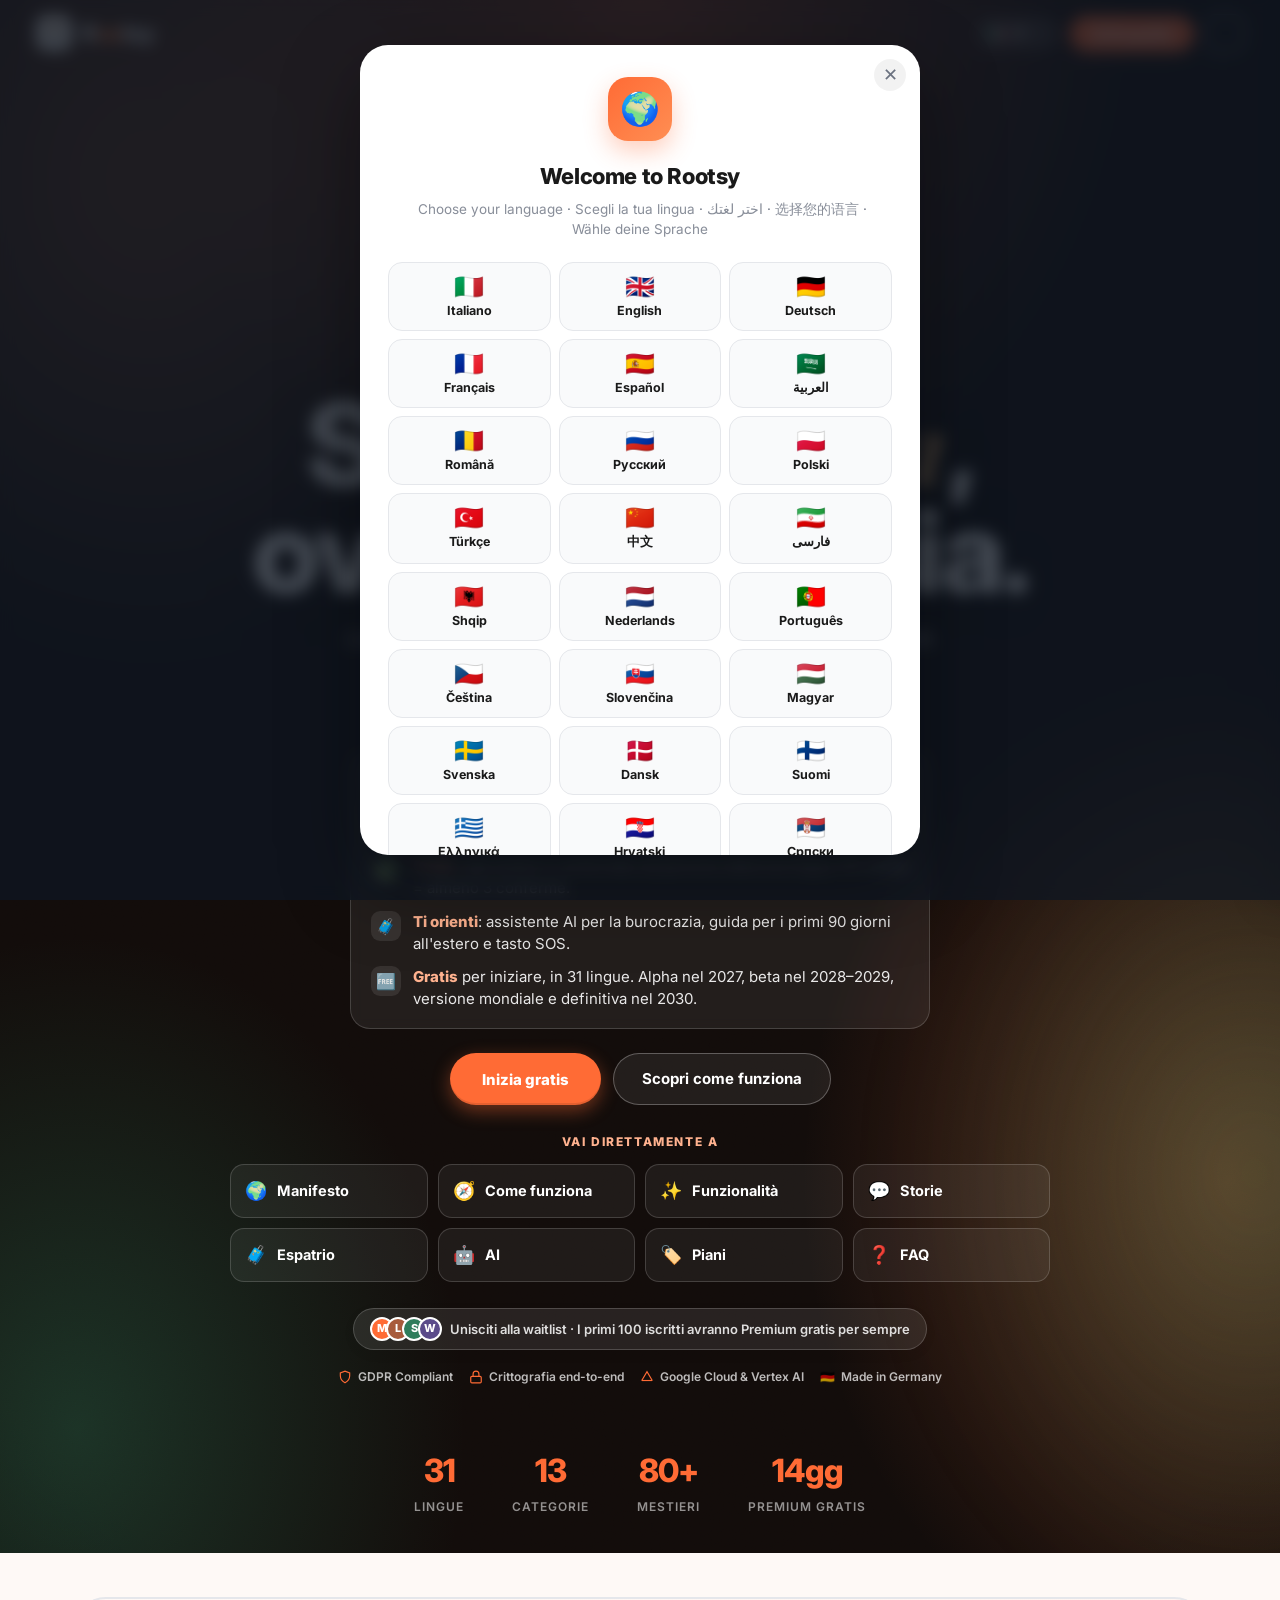
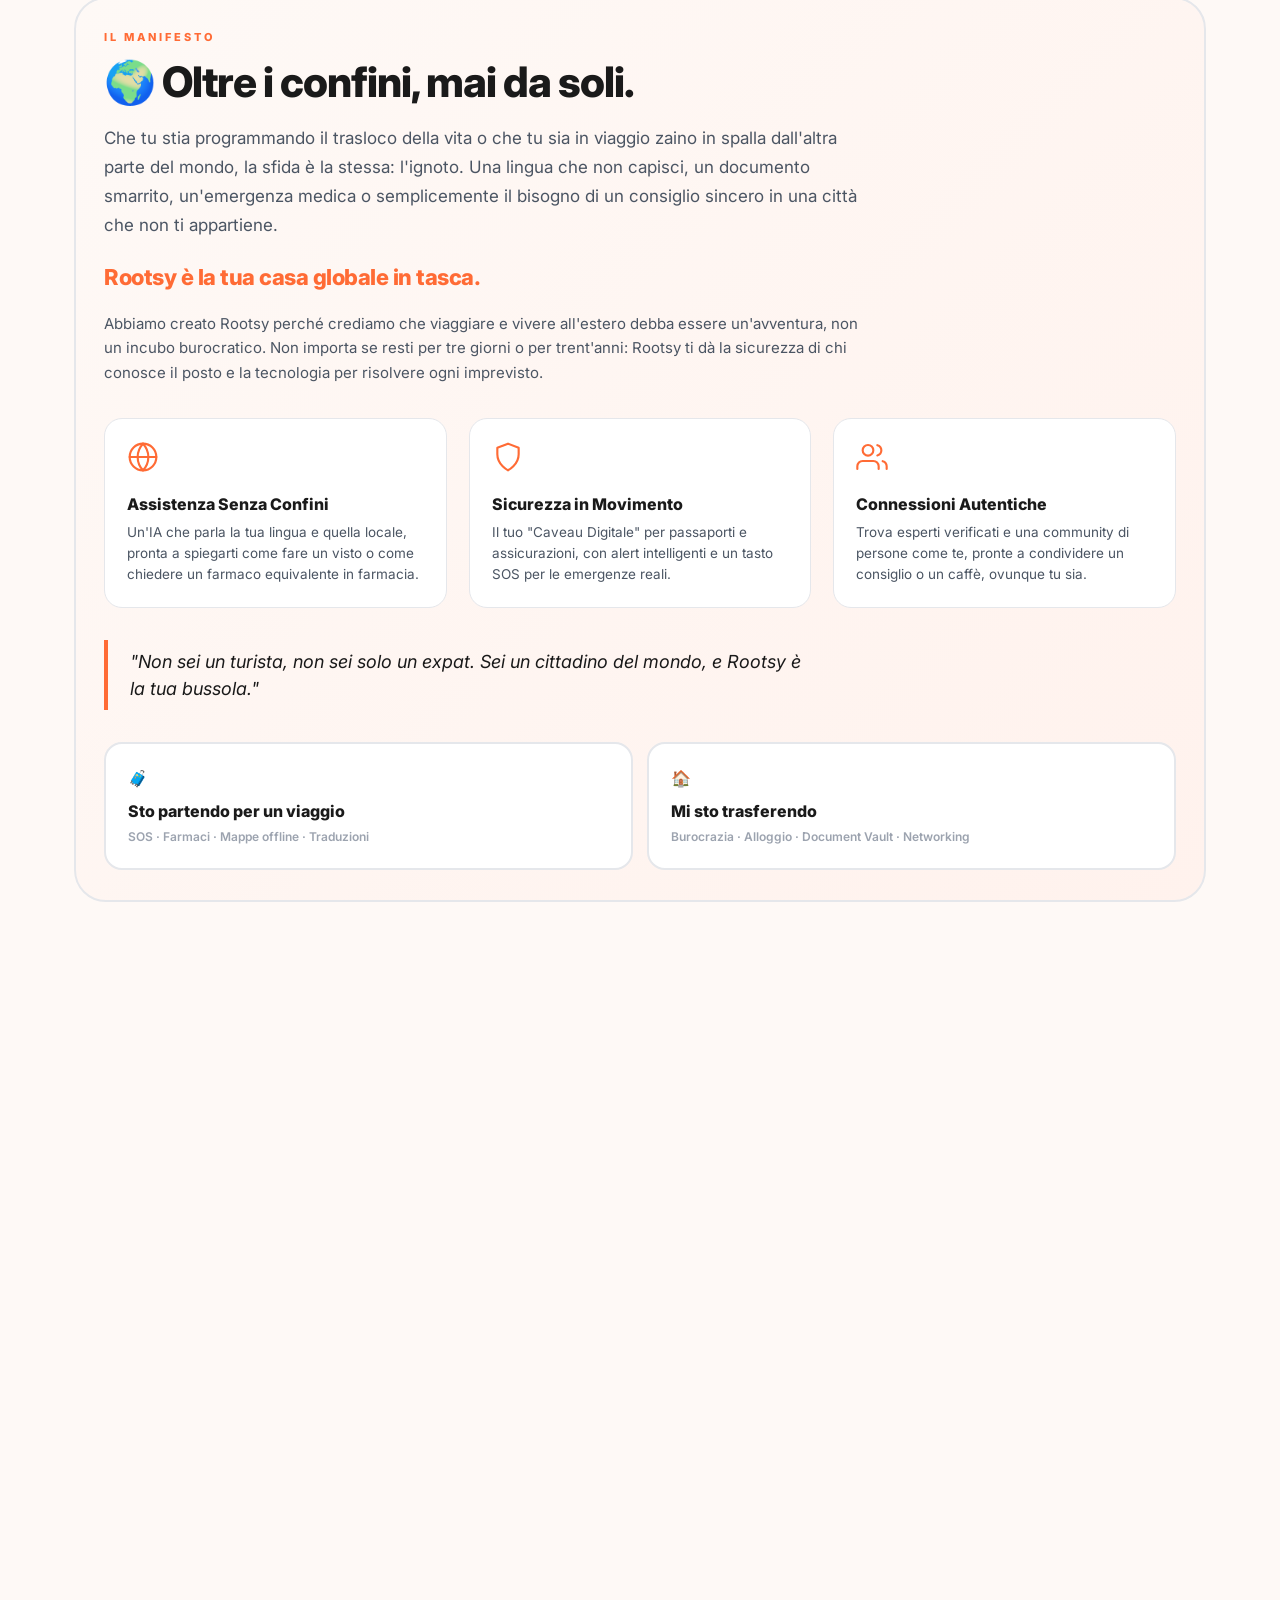
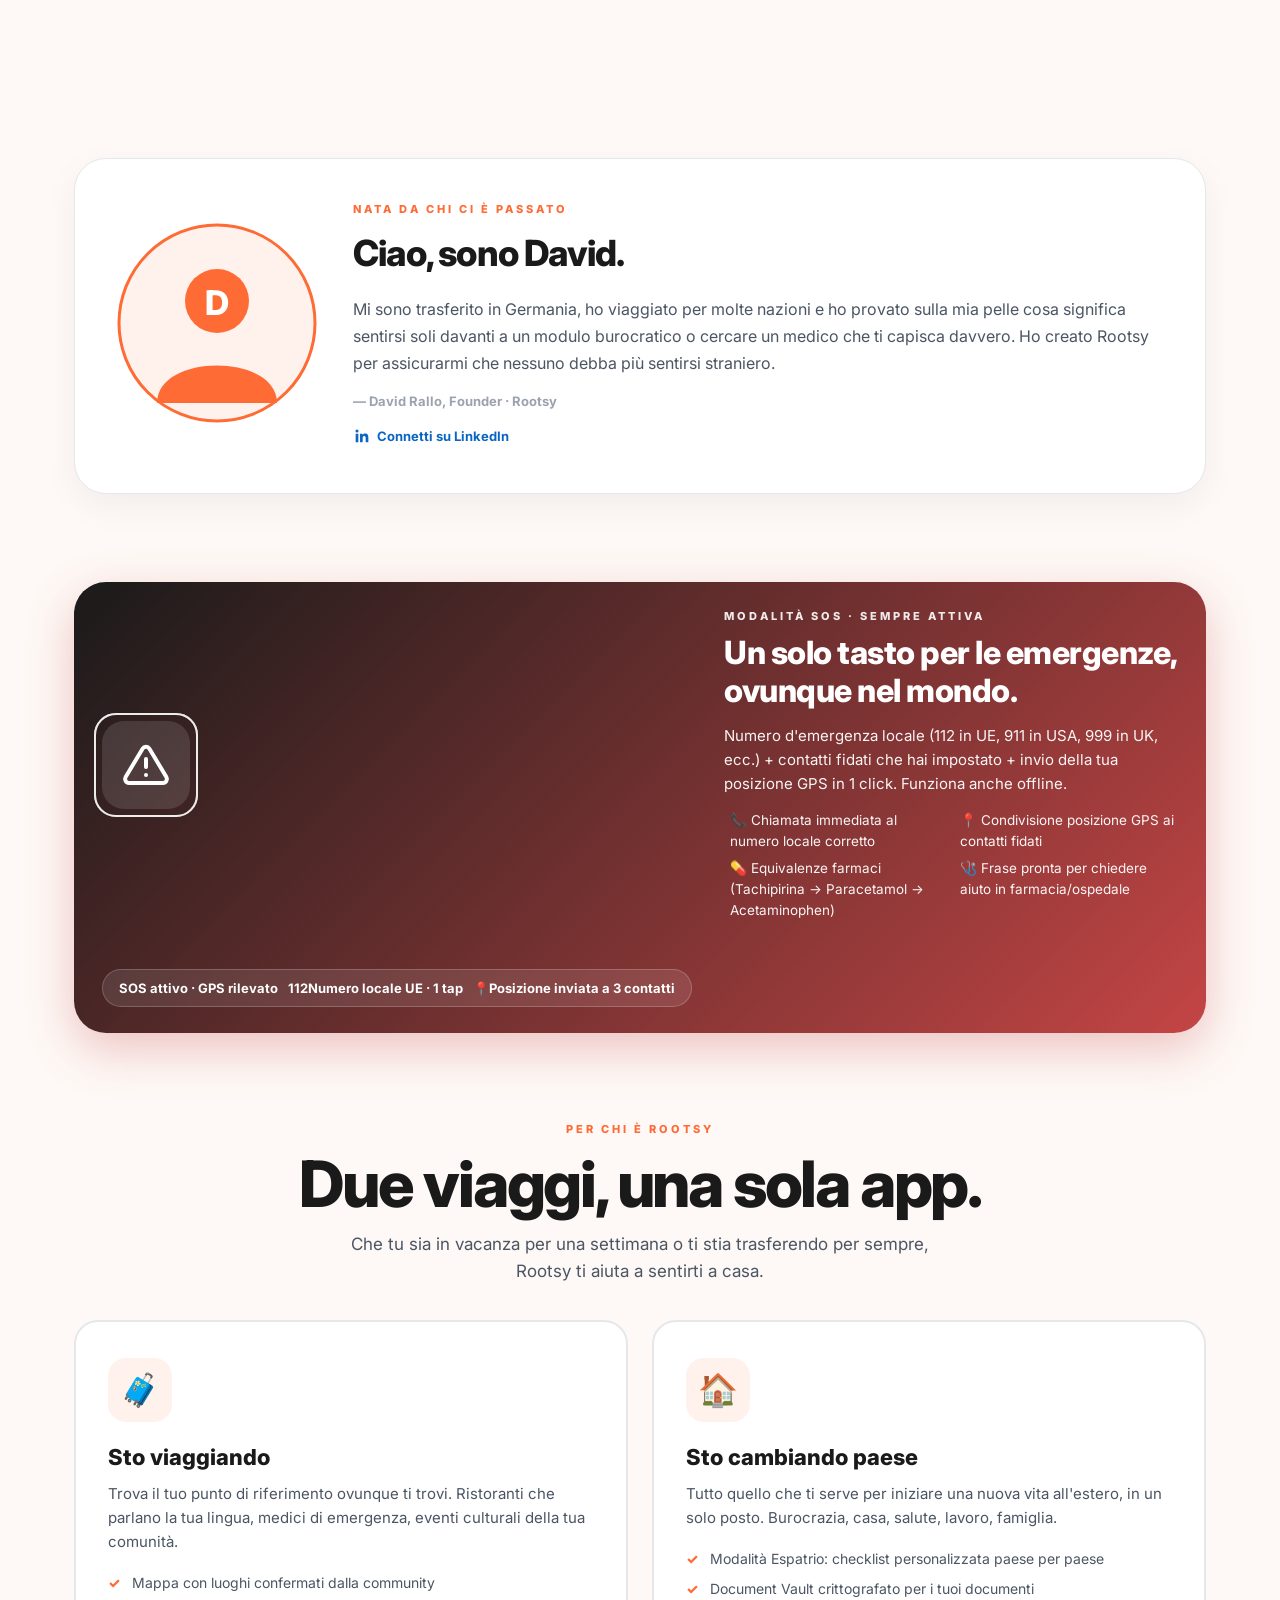
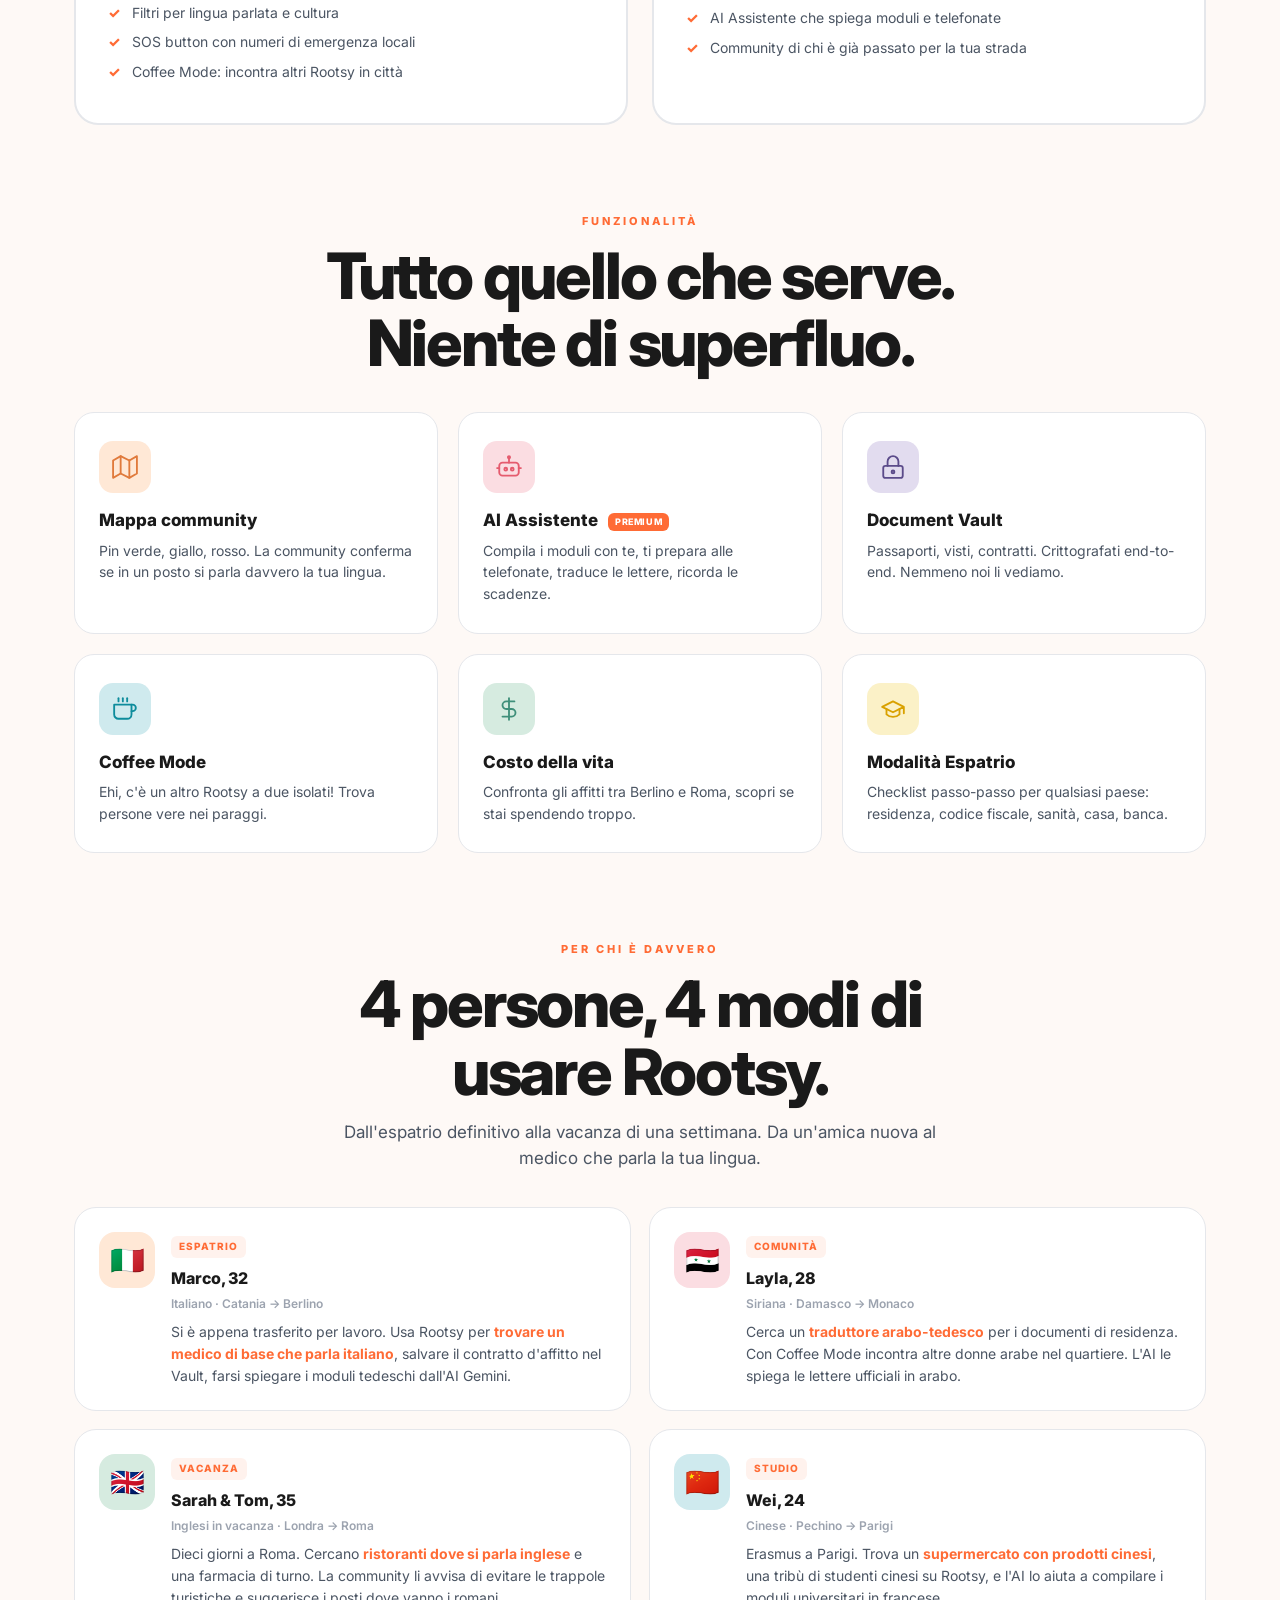
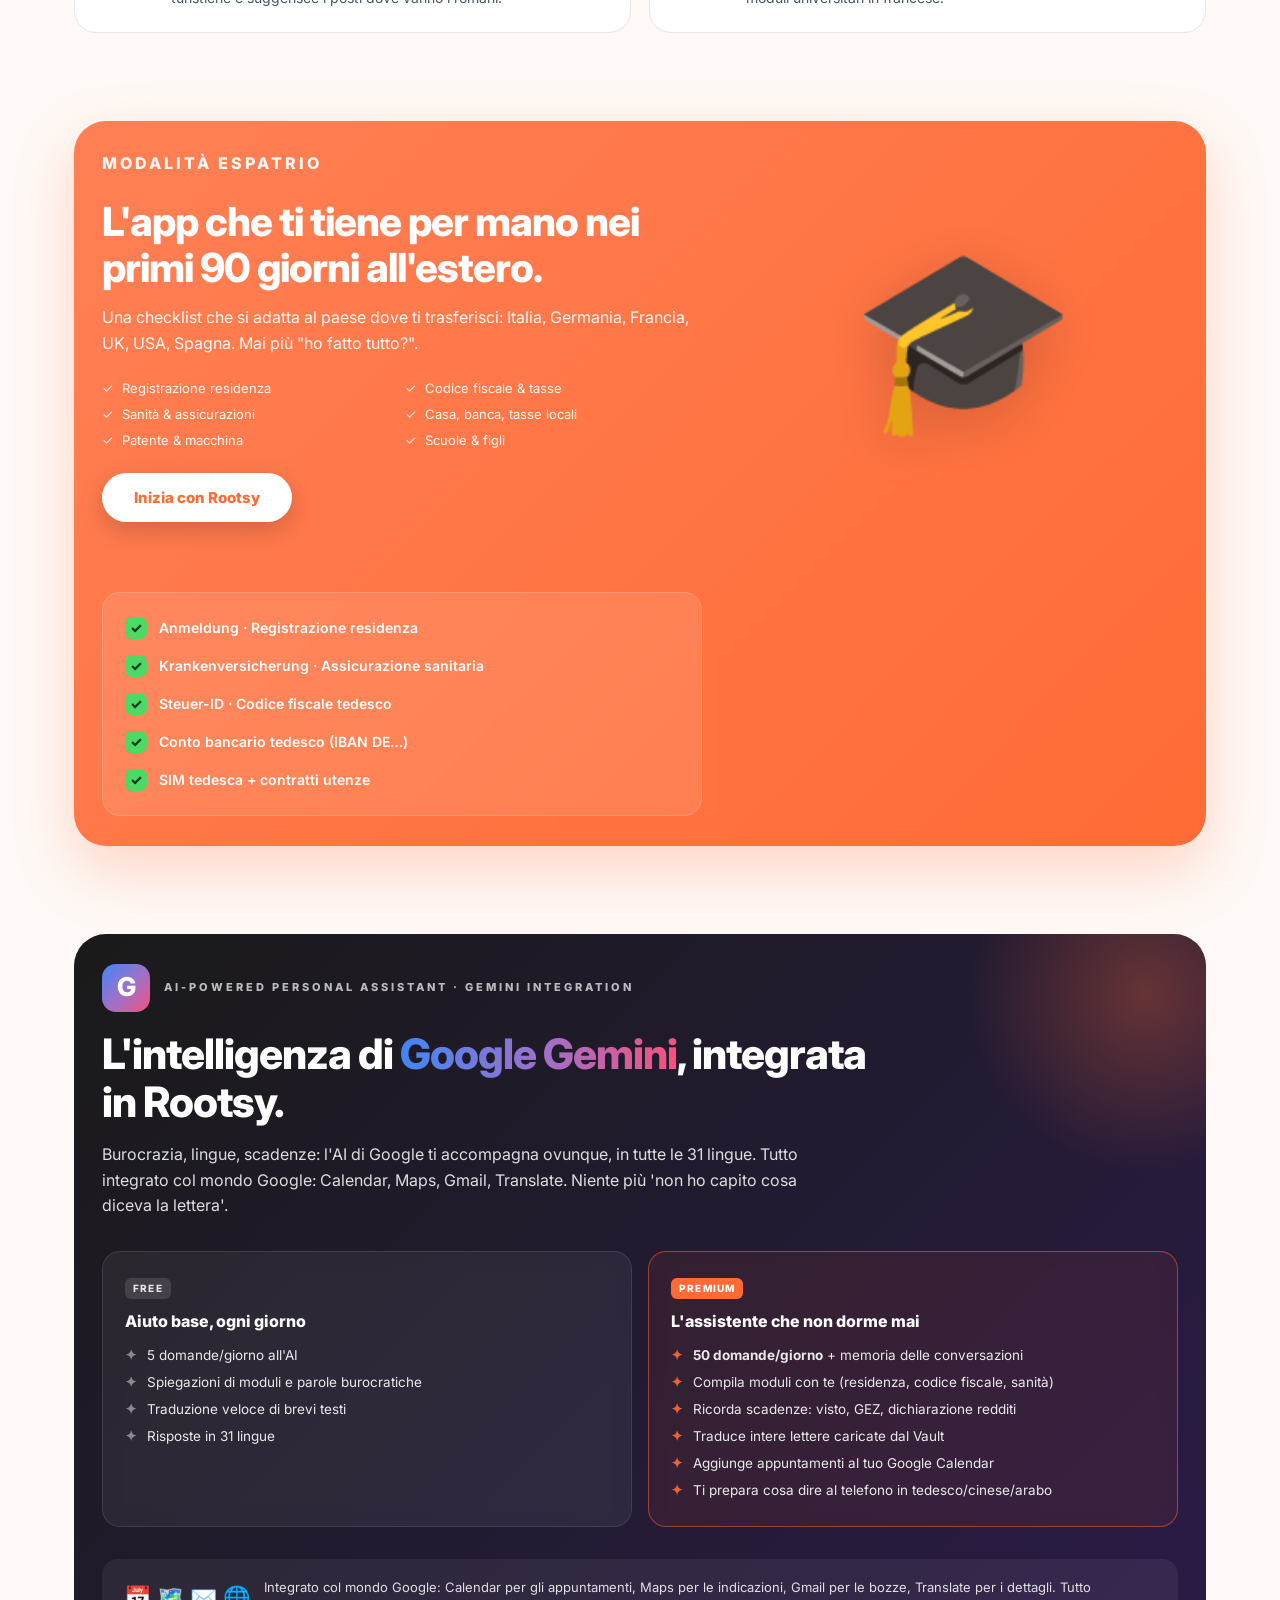
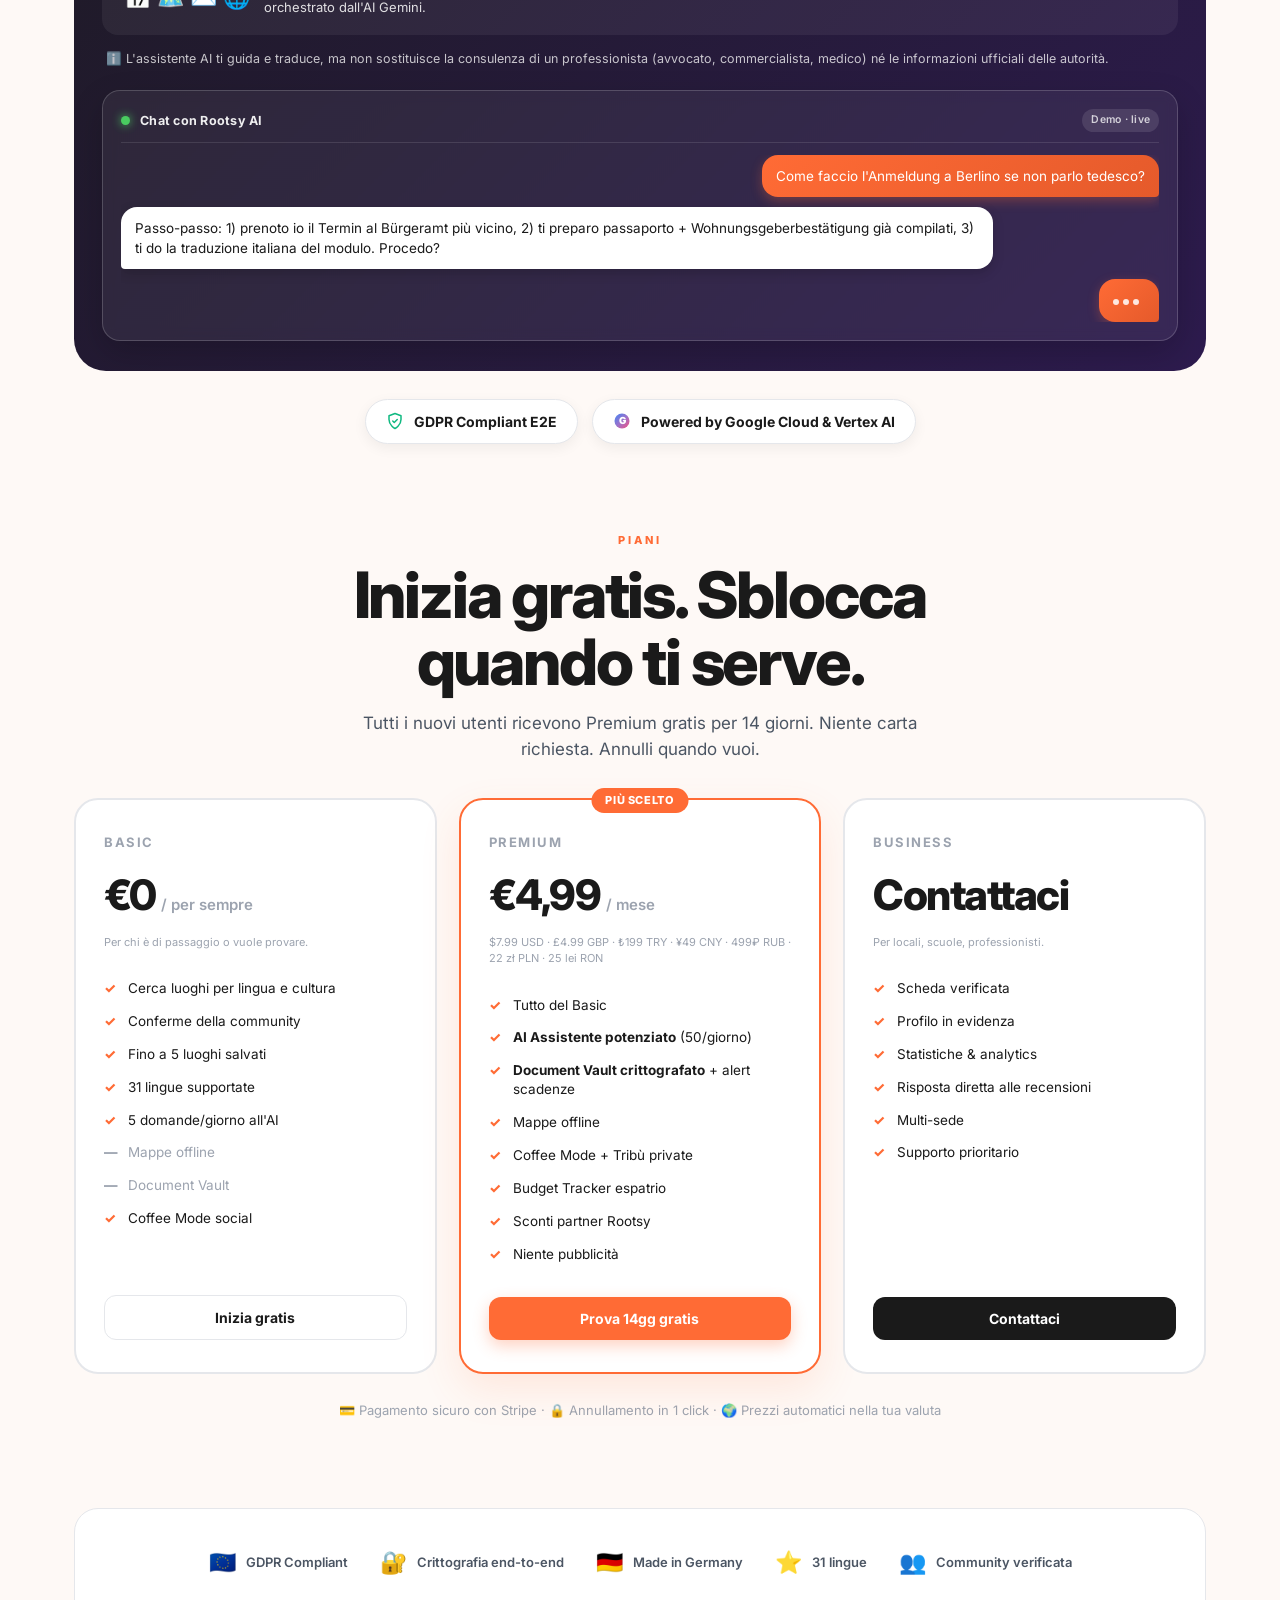
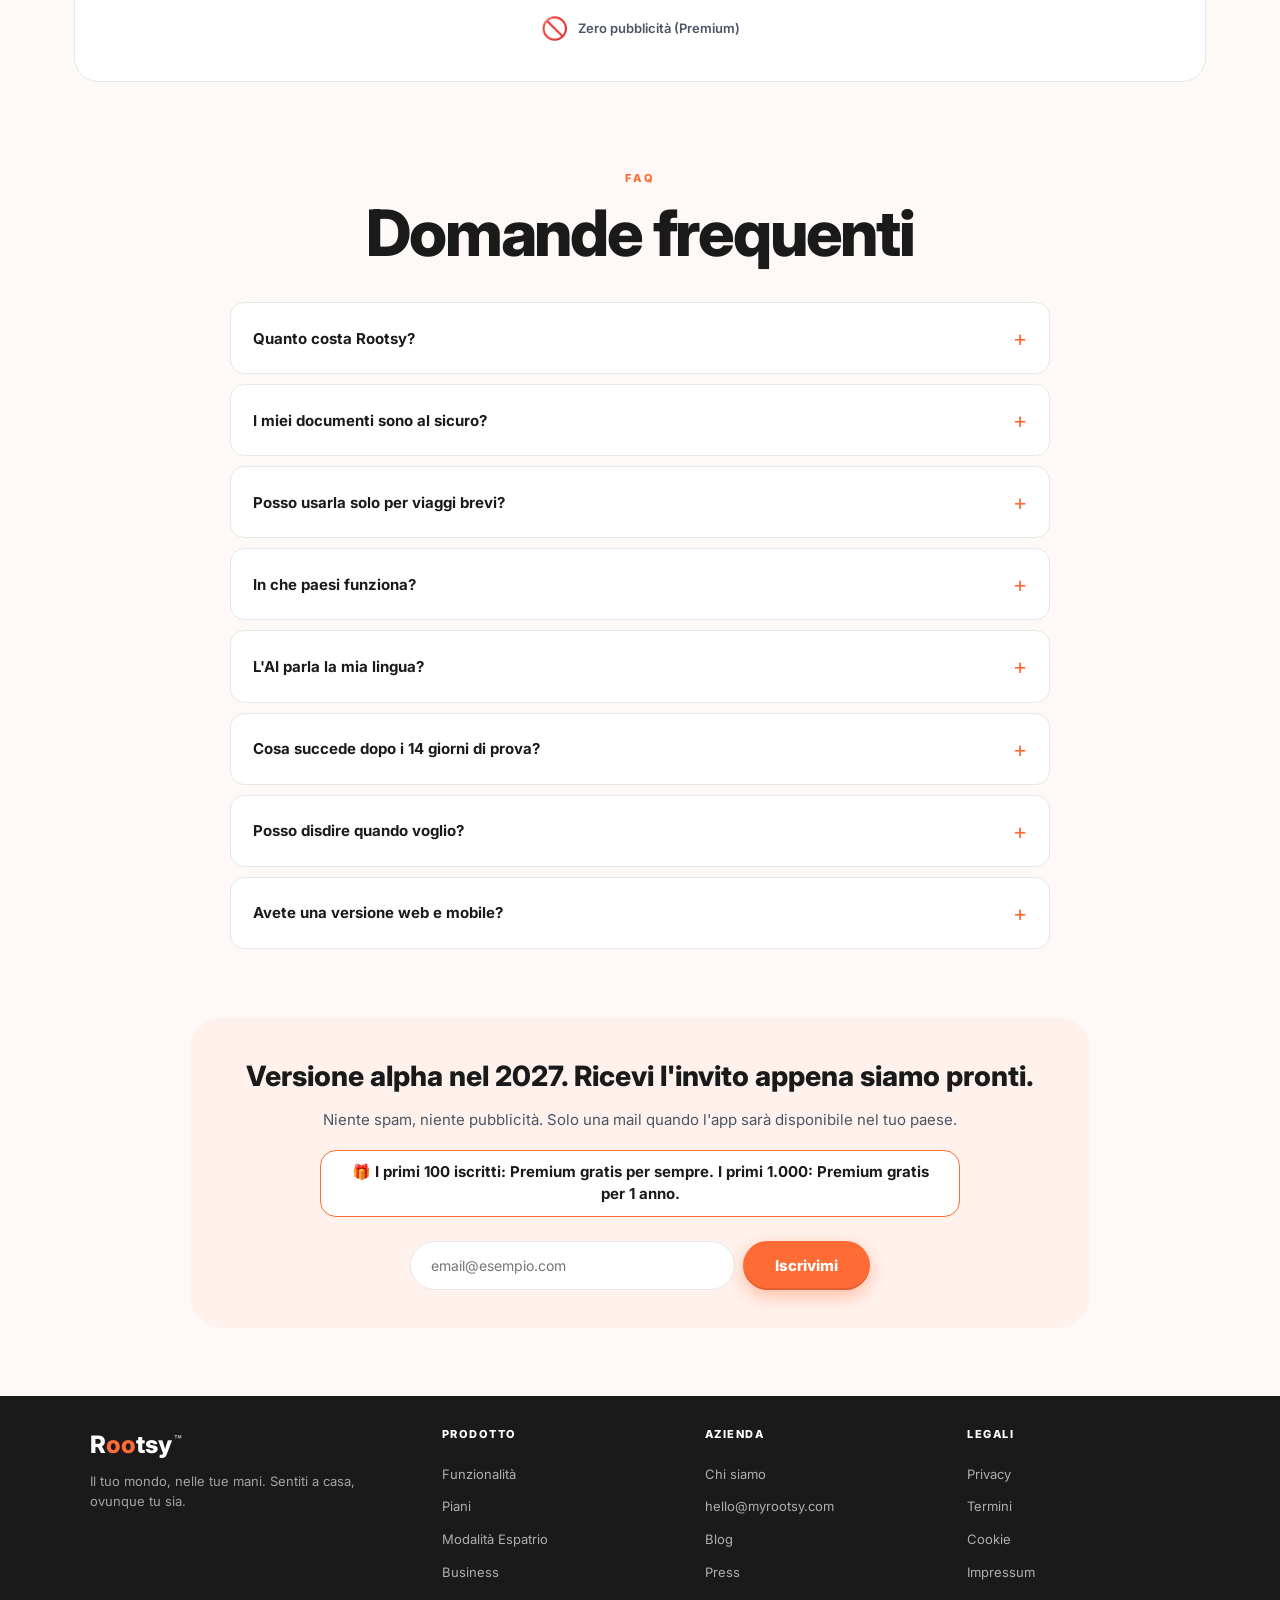
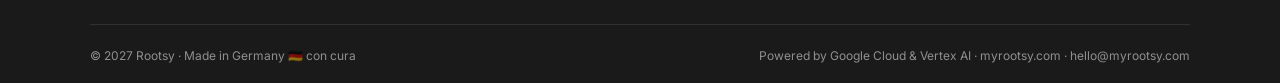
==== commit eb5f657d: "Sito: riassunti "A cosa serve Rootsy" (privati) e "Perché conviene alla tua attività" (locali), in 3" ====
--- a/deploy/index.html
+++ b/deploy/index.html
@@ -58,7 +58,7 @@
 ]}
 </script>
 <link rel="icon" type="image/jpeg" href="/rootsy-logo.jpg.jpeg">
-<link href="/fonts/inter.css" rel="stylesheet">
+<link href="https://fonts.googleapis.com/css2?family=Inter:wght@400;500;600;700;800;900&display=swap" rel="stylesheet">
 <style>
   :root {
     --orange: #FF6B35; --orange-light: #FF8055; --orange-soft: #FFF2ED;
@@ -535,7 +535,7 @@
     .lw-name { font-size: 11.5px; }
   }
 </style>
-<link href="/fonts/fraunces.css" rel="stylesheet">
+<link href="https://fonts.googleapis.com/css2?family=Fraunces:ital,opsz,wght@1,9..144,500;1,9..144,600;1,9..144,700&display=swap" rel="stylesheet">
 <style>
 /* ============ CINEMATIC LAYER v2 — hero scuro drammatico + movimento ============ */
 :root{ --ink:#120c0a; }
@@ -701,6 +701,7 @@
 .hero-sum-list { list-style: none; margin: 0; padding: 0; display: grid; gap: 12px; }
 .hero-sum-list li { display: flex; gap: 12px; align-items: flex-start; color: rgba(255,255,255,.9);
   font-size: 15px; line-height: 1.45; }
+.hero-sum-list li strong { color: #FFB28F; font-weight: 800; }
 .hs-ico { flex: 0 0 auto; width: 30px; height: 30px; display: grid; place-items: center; border-radius: 9px;
   background: rgba(255,255,255,.09); font-size: 16px; line-height: 1; }
 .jump { margin: 28px auto 4px; width: 100%; max-width: 820px; }
@@ -718,6 +719,12 @@
   .hero-sum { padding: 16px 16px; border-radius: 18px; }
   .hero-sum-list li { font-size: 14.5px; }
   .jump-tile { font-size: 14px; padding: 11px 12px; }
+}
+/* telefono: logo più piccolo e meno spazio in alto, così "A cosa serve Rootsy" si vede prima */
+@media (max-width: 620px) {
+  .hero { padding-top: 108px !important; }
+  .hero-logo { width: 64px !important; height: 64px !important; border-radius: 17px !important; margin-bottom: 18px !important; }
+  .hero-sum { margin-top: 20px; }
 }
 /* barra fissa */
 .jump-bar { position: fixed; left: 0; right: 0; top: var(--navH, 64px); z-index: 98;
@@ -757,7 +764,7 @@
   <div class="aw-card">
     <div class="aw-icon">🌱</div>
     <h2 class="aw-title" id="awTitle" data-i18n="audw.title">Cosa ti porta su Rootsy?</h2>
-    <p class="aw-sub" data-i18n="audw.sub">Scegli l'esperienza giusta — puoi cambiare quando vuoi.</p>
+    <p class="aw-sub" data-i18n="audw.sub">Rootsy ti fa trovare luoghi, servizi e persone che parlano la tua lingua, ovunque nel mondo. Scegli l'esperienza giusta: puoi cambiarla quando vuoi.</p>
     <div class="aw-options">
       <button type="button" class="aw-opt" data-aud="private" onclick="chooseAudience('private')">
         <span class="aw-opt-icon">🧳</span>
@@ -865,18 +872,23 @@
   <p class="tm-line">Rootsy<sup style="font-size:0.5em;opacity:0.7;margin-left:2px;">™</sup></p>
   <p class="lead audience-only audience-private" data-i18n="hero.lead">L'app che parla la tua lingua e conosce la tua cultura. Per chi viaggia, per chi mette radici. In 31 lingue.</p>
   <p class="lead audience-only audience-business" data-i18n="hero.leadBusiness">Fatti trovare da chi cerca proprio te: persone della tua lingua e della tua cultura, già nella tua città. Iscrizione gratuita al lancio.</p>
-  <div class="hero-sum" role="region" aria-labelledby="heroSumTitle">
-    <p class="hero-sum-title" id="heroSumTitle" data-i18n="sum.title">Rootsy in breve</p>
-    <ul class="hero-sum-list audience-only audience-private">
-      <li><span class="hs-ico" aria-hidden="true">🗺️</span><span data-i18n="sum.p1">Trovi ristoranti, medici, negozi e comunità dove parlano la tua lingua e conoscono la tua cultura.</span></li>
-      <li><span class="hs-ico" aria-hidden="true">✅</span><span data-i18n="sum.p2">È la community a confermare i posti: pin verde = confermato da almeno 3 persone.</span></li>
-      <li><span class="hs-ico" aria-hidden="true">🧳</span><span data-i18n="sum.p3">In vacanza o trasferito all'estero: checklist per i primi 90 giorni, assistente AI e tasto SOS.</span></li>
-      <li><span class="hs-ico" aria-hidden="true">🆓</span><span data-i18n="sum.p4">Gratis per iniziare, in 31 lingue. Versione alpha nel 2027, beta nel 2028–2029, versione mondiale e definitiva nel 2030.</span></li>
+  <div class="hero-sum audience-only audience-private" role="region" aria-labelledby="heroSumTitle">
+    <p class="hero-sum-title" id="heroSumTitle" data-i18n="sum.title">A cosa serve Rootsy</p>
+    <ul class="hero-sum-list">
+      <li><span class="hs-ico" aria-hidden="true">🗺️</span><span data-i18n-html="sum.p1"><strong>Trovi</strong> ristoranti, medici, negozi e servizi dove parlano la tua lingua e conoscono la tua cultura, in ogni paese.</span></li>
+      <li><span class="hs-ico" aria-hidden="true">✅</span><span data-i18n-html="sum.p2"><strong>Ti fidi</strong>: ogni posto è confermato da persone della tua lingua. Pin verde = almeno 3 conferme.</span></li>
+      <li><span class="hs-ico" aria-hidden="true">🧳</span><span data-i18n-html="sum.p3"><strong>Ti orienti</strong>: assistente AI per la burocrazia, guida per i primi 90 giorni all'estero e tasto SOS.</span></li>
+      <li><span class="hs-ico" aria-hidden="true">🆓</span><span data-i18n-html="sum.p4"><strong>Gratis</strong> per iniziare, in 31 lingue. Alpha nel 2027, beta nel 2028–2029, versione mondiale e definitiva nel 2030.</span></li>
     </ul>
-    <ul class="hero-sum-list audience-only audience-business">
-      <li><span class="hs-ico" aria-hidden="true">📍</span><span data-i18n="sum.b1">Ti trovano persone che cercano la tua lingua e la tua cultura, già nella tua città.</span></li>
-      <li><span class="hs-ico" aria-hidden="true">⭐</span><span data-i18n="sum.b2">Profilo verificato dalla community, messo in evidenza, con le tue statistiche.</span></li>
-      <li><span class="hs-ico" aria-hidden="true">🆓</span><span data-i18n="sum.b3">Iscrizione gratuita al lancio.</span></li>
+  </div>
+  <div class="hero-sum audience-only audience-business" role="region" aria-labelledby="heroSumTitleBiz">
+    <p class="hero-sum-title" id="heroSumTitleBiz" data-i18n="sum.titleBiz">Perché conviene alla tua attività</p>
+    <ul class="hero-sum-list">
+      <li><span class="hs-ico" aria-hidden="true">🎯</span><span data-i18n-html="sum.b1"><strong>Clienti che cercano proprio te</strong>: turisti, nuovi arrivati ed expat che parlano la tua lingua o cercano la tua cultura ti trovano sulla mappa, già nella tua città.</span></li>
+      <li><span class="hs-ico" aria-hidden="true">✅</span><span data-i18n-html="sum.b2"><strong>Più fiducia</strong>: le conferme della community (pin verde) mostrano ai clienti che da te si parla davvero la loro lingua.</span></li>
+      <li><span class="hs-ico" aria-hidden="true">💸</span><span data-i18n-html="sum.b3"><strong>Niente pubblicità a freddo</strong>: invece di pagare annunci per tutti, ti trova chi cerca già la tua lingua, il tuo piatto, il tuo servizio.</span></li>
+      <li><span class="hs-ico" aria-hidden="true">📊</span><span data-i18n-html="sum.b4"><strong>Sai cosa funziona</strong>: vedi quante persone ti cercano, ti salvano e ti confermano, e rispondi alle recensioni.</span></li>
+      <li><span class="hs-ico" aria-hidden="true">🎁</span><span data-i18n-html="sum.b5"><strong>Inizi senza rischi</strong>: lancio Business nel 2027, i primi 50 iscritti hanno 6 mesi gratis e puoi disdire quando vuoi.</span></li>
     </ul>
   </div>
   <div class="hero-ctas">
@@ -1571,7 +1583,7 @@
 // === I18N ===
 // L'italiano è dentro la pagina (lingua base). Le altre 30 lingue sono in
 // i18n/<codice>.json e vengono scaricate solo quando servono.
-const I18N = { it: {"meta.title":"Rootsy — App per viaggiare e trasferirsi all'estero nella tua lingua","meta.description":"L'app per viaggi ed espatrio: trova ristoranti, medici, negozi e comunità che parlano la tua lingua, ovunque nel mondo. Assistente AI e SOS. In 31 lingue.","sum.title":"Rootsy in breve","sum.p1":"Trovi ristoranti, medici, negozi e comunità dove parlano la tua lingua e conoscono la tua cultura.","sum.p2":"È la community a confermare i posti: pin verde = confermato da almeno 3 persone.","sum.p3":"In vacanza o trasferito all'estero: checklist per i primi 90 giorni, assistente AI e tasto SOS.","sum.p4":"Gratis per iniziare, in 31 lingue. Versione alpha nel 2027, beta nel 2028–2029, versione mondiale e definitiva nel 2030.","sum.b1":"Ti trovano persone che cercano la tua lingua e la tua cultura, già nella tua città.","sum.b2":"Profilo verificato dalla community, messo in evidenza, con le tue statistiche.","sum.b3":"Iscrizione gratuita al lancio.","jump.title":"Vai direttamente a","jump.bizBenefits":"Vantaggi","jump.bizWhy":"Perché funziona","jump.bizJoin":"Iscrivi la tua attività","aud.private":"Privati & Viaggiatori","aud.business":"Locali & Business","aud.badgePrivate":"Modalità Privati","aud.badgeBusiness":"Modalità Business","founder.linkedin":"Connetti su LinkedIn","bizhero.eyebrow":"Per chi accoglie","bizhero.title":"Fatti trovare da chi parla la tua lingua.","bizhero.sub":"Sei un ristorante, una scuola, un professionista, una chiesa? Rootsy ti porta clienti che cercano proprio uno come te.","bizhero.c1.t":"Visibilita geo-locale","bizhero.c1.d":"Quando un italiano cerca un parrucchiere a Berlino, il tuo salone appare nei primi risultati.","bizhero.c2.t":"Scheda verificata","bizhero.c2.d":"Badge di verifica della community che confermera che da te si parla davvero quella lingua.","bizhero.c3.t":"Analytics & insight","bizhero.c3.d":"Vedi quanti utenti ti cercano, da quali paesi vengono, quali lingue parlano.","bizhero.c4.t":"Risposta alle recensioni","bizhero.c4.d":"Rispondi direttamente ai feedback della community, costruisci relazioni autentiche.","bizhero.c5.t":"Sconti per utenti Premium","bizhero.c5.d":"Offri uno sconto del 10% agli utenti Premium: recuperano labbonamento con un pranzo, tu acquisisci clienti fedeli.","bizhero.c6.t":"Multi-sede","bizhero.c6.d":"Gestisci piu filiali da un unico dashboard. Perfetto per catene.","bizhero.cta_text":"Lancio Business 2027 - I primi 50 iscritti: 6 mesi gratis al lancio.","bizhero.cta":"Iscriviti come Business","hero.proof":"Unisciti alla waitlist · I primi 100 iscritti avranno Premium gratis per sempre","footer.poweredBy":"Powered by Google Cloud & Vertex AI","manifesto.eyebrow":"Il Manifesto","manifesto.title":"🌍 Oltre i confini, mai da soli.","manifesto.lead":"Che tu stia programmando il trasloco della vita o che tu sia in viaggio zaino in spalla dall'altra parte del mondo, la sfida è la stessa: l'ignoto. Una lingua che non capisci, un documento smarrito, un'emergenza medica o semplicemente il bisogno di un consiglio sincero in una città che non ti appartiene.","manifesto.claim":"Rootsy è la tua casa globale in tasca.","manifesto.body":"Abbiamo creato Rootsy perché crediamo che viaggiare e vivere all'estero debba essere un'avventura, non un incubo burocratico. Non importa se resti per tre giorni o per trent'anni: Rootsy ti dà la sicurezza di chi conosce il posto e la tecnologia per risolvere ogni imprevisto.","manifesto.p1.t":"Assistenza Senza Confini","manifesto.p1.d":"Un'IA che parla la tua lingua e quella locale, pronta a spiegarti come fare un visto o come chiedere un farmaco equivalente in farmacia.","manifesto.p2.t":"Sicurezza in Movimento","manifesto.p2.d":"Il tuo \"Caveau Digitale\" per passaporti e assicurazioni, con alert intelligenti e un tasto SOS per le emergenze reali.","manifesto.p3.t":"Connessioni Autentiche","manifesto.p3.d":"Trova esperti verificati e una community di persone come te, pronte a condividere un consiglio o un caffè, ovunque tu sia.","manifesto.quote":"\"Non sei un turista, non sei solo un expat. Sei un cittadino del mondo, e Rootsy è la tua bussola.\"","manifesto.t1":"Sto partendo per un viaggio","manifesto.t1d":"SOS · Farmaci · Mappe offline · Traduzioni","manifesto.t2":"Mi sto trasferendo","manifesto.t2d":"Burocrazia · Alloggio · Document Vault · Networking","mapdemo.eyebrow":"Come funziona la mappa","mapdemo.title":"Pin verde, giallo, rosso. La community decide.","mapdemo.sub":"Ogni luogo su Rootsy ha un colore in base alle conferme degli utenti. Se la community dice che \"qui si parla davvero la mia lingua\", il pin diventa verde. Niente più trappole.","mapdemo.l1.t":"Verde · Confermato (3+)","mapdemo.l1.d":"Almeno 3 utenti hanno confermato che qui si parla la tua lingua. Vai sul sicuro.","mapdemo.l2.t":"Giallo · Parziale (1–2)","mapdemo.l2.d":"Una o due conferme. Probabile, ma chiama prima per essere sicuro.","mapdemo.l3.t":"Rosso · Non confermato","mapdemo.l3.d":"Nessuno ha ancora confermato. Se ci vai, lascia una conferma per la community!","founder.eyebrow":"Nata da chi ci è passato","founder.name":"Ciao, sono David.","founder.text":"Mi sono trasferito in Germania, ho viaggiato per molte nazioni e ho provato sulla mia pelle cosa significa sentirsi soli davanti a un modulo burocratico o cercare un medico che ti capisca davvero. Ho creato Rootsy per assicurarmi che nessuno debba più sentirsi straniero.","founder.sign":"— David Rallo, Founder · Rootsy","sos.eyebrow":"Modalità SOS · Sempre attiva","sos.title":"Un solo tasto per le emergenze, ovunque nel mondo.","sos.text":"Numero d'emergenza locale (112 in UE, 911 in USA, 999 in UK, ecc.) + contatti fidati che hai impostato + invio della tua posizione GPS in 1 click. Funziona anche offline.","sos.l1":"📞 Chiamata immediata al numero locale corretto","sos.l2":"📍 Condivisione posizione GPS ai contatti fidati","sos.l3":"💊 Equivalenze farmaci (Tachipirina → Paracetamol → Acetaminophen)","sos.l4":"🩺 Frase pronta per chiedere aiuto in farmacia/ospedale","gemini.eyebrow":"AI-Powered Personal Assistant · Gemini Integration","stories.eyebrow":"Per chi è davvero","stories.title":"4 persone, 4 modi di usare Rootsy.","stories.sub":"Dall'espatrio definitivo alla vacanza di una settimana. Da un'amica nuova al medico che parla la tua lingua.","stories.s1.tag":"Espatrio","stories.s1.name":"Marco, 32","stories.s1.route":"Italiano · Catania → Berlino","stories.s1.body":"Si è appena trasferito per lavoro. Usa Rootsy per <strong>trovare un medico di base che parla italiano</strong>, salvare il contratto d'affitto nel Vault, farsi spiegare i moduli tedeschi dall'AI Gemini.","stories.s2.tag":"Comunità","stories.s2.name":"Layla, 28","stories.s2.route":"Siriana · Damasco → Monaco","stories.s2.body":"Cerca un <strong>traduttore arabo-tedesco</strong> per i documenti di residenza. Con Coffee Mode incontra altre donne arabe nel quartiere. L'AI le spiega le lettere ufficiali in arabo.","stories.s3.tag":"Vacanza","stories.s3.name":"Sarah & Tom, 35","stories.s3.route":"Inglesi in vacanza · Londra → Roma","stories.s3.body":"Dieci giorni a Roma. Cercano <strong>ristoranti dove si parla inglese</strong> e una farmacia di turno. La community li avvisa di evitare le trappole turistiche e suggerisce i posti dove vanno i romani.","stories.s4.tag":"Studio","stories.s4.name":"Wei, 24","stories.s4.route":"Cinese · Pechino → Parigi","stories.s4.body":"Erasmus a Parigi. Trova un <strong>supermercato con prodotti cinesi</strong>, una tribù di studenti cinesi su Rootsy, e l'AI lo aiuta a compilare i moduli universitari in francese.","gemini.title":"L'intelligenza di <em>Google Gemini</em>, integrata in Rootsy.","gemini.lead":"Burocrazia, lingue, scadenze: l'AI di Google ti accompagna ovunque, in tutte le 31 lingue. Tutto integrato col mondo Google: Calendar, Maps, Gmail, Translate. Niente più 'non ho capito cosa diceva la lettera'.","gemini.free.tag":"FREE","gemini.free.title":"Aiuto base, ogni giorno","gemini.free.l1":"5 domande/giorno all'AI","gemini.free.l2":"Spiegazioni di moduli e parole burocratiche","gemini.free.l3":"Traduzione veloce di brevi testi","gemini.free.l4":"Risposte in 31 lingue","gemini.premium.tag":"PREMIUM","gemini.premium.title":"L'assistente che non dorme mai","gemini.premium.l1":"<strong>50 domande/giorno</strong> + memoria delle conversazioni","gemini.premium.l2":"Compila moduli con te (residenza, codice fiscale, sanità)","gemini.premium.l3":"Ricorda scadenze: visto, GEZ, dichiarazione redditi","gemini.premium.l4":"Traduce intere lettere caricate dal Vault","aichat.header":"Chat con Rootsy AI","aichat.tag":"Demo · live","aichat.q1":"Come faccio l'Anmeldung a Berlino se non parlo tedesco?","aichat.a1":"Passo-passo: 1) prenoto io il Termin al Bürgeramt più vicino, 2) ti preparo passaporto + Wohnungsgeberbestätigung già compilati, 3) ti do la traduzione italiana del modulo. Procedo?","aichat.q2":"Sì, e dimmi quale ospedale di Berlino ha medici che parlano italiano.","aichat.a2":"Charité · Campus Mitte: 4 medici italiani confermati dalla community Rootsy. Ti apro la mappa con i pin verdi 🟢","mapdemo.city":"Berlino · Mitte","mapdemo.place":"Trattoria Da Luigi 🍝","mapdemo.confirm":"✓ 7 conferme · si parla italiano","mapdemo.addr":"Schönhauser Allee 142","expat.chk1":"Anmeldung · Registrazione residenza","expat.chk2":"Krankenversicherung · Assicurazione sanitaria","expat.chk3":"Steuer-ID · Codice fiscale tedesco","expat.chk4":"Conto bancario tedesco (IBAN DE…)","expat.chk5":"SIM tedesca + contratti utenze","sosdemo.active":"SOS attivo · GPS rilevato","sosdemo.local":"112 · Numero locale UE · 1 tap","sosdemo.shared":"Posizione inviata a 3 contatti","bizx.eyebrow":"Perché Rootsy funziona per i locali","bizx.title":"Clienti che cercano <em>esattamente</em> te.","bizx.sub":"Non spendi in pubblicità a freddo. Ti trovano persone che cercano già la tua lingua, la tua cultura, il tuo piatto, il tuo servizio. Ecco come.","bizx.c1.tag":"🍝 Ristorante","bizx.c1.title":"Trattoria italiana · Berlino","bizx.c1.metric":"+47%","bizx.c1.metric_lbl":"prenotazioni in 3 mesi","bizx.c1.body":"Trattoria con cucina italiana autentica vicino a Schönhauser Allee. Profilo Business Rootsy con badge \"si parla italiano\" verificato. Risultato: 47% in più di prenotazioni da italiani in Germania e tedeschi che vogliono praticare la lingua a tavola.","bizx.c2.tag":"💈 Parrucchiere","bizx.c2.title":"Berber Mehmet · Monaco","bizx.c2.metric":"+60%","bizx.c2.metric_lbl":"nuovi clienti turchi","bizx.c2.body":"Barber shop turco a Schwabing. 12 conferme dalla community Rootsy che lì si parla türkçe nativo. Risultato: turchi appena arrivati a Monaco lo trovano in 30 secondi sull'app, prima ancora di Google Maps.","bizx.c3.tag":"🩺 Studio medico","bizx.c3.title":"Studio Dott. Khoury · Roma","bizx.c3.metric":"200+","bizx.c3.metric_lbl":"nuovi pazienti arabofoni/anno","bizx.c3.body":"Medico di base con personale che parla arabo. Profilo Business + integrazione SOS (i pazienti arabi lo trovano via mappa nelle emergenze). Risultato: oltre 200 nuovi pazienti arabofoni in 12 mesi, fidelizzazione 89%.","bizx.disclaimer":"⚠ Esempi illustrativi basati su proiezioni del modello di business. I risultati reali dipendono da posizione, settore, qualità del servizio e attività sulla piattaforma.","bizx.faq.title":"Domande dei locali","bizx.faq.q1":"Quanto costa il piano Business?","bizx.faq.a1":"Lancio 2027 a partire da 29 €/mese per singola sede, con 30 giorni gratuiti garantiti. I primi 50 iscritti hanno 6 mesi gratis al lancio. Multi-sede e catene: prezzo personalizzato in base al numero di filiali.","bizx.faq.q2":"Come funziona la verifica \"si parla questa lingua\"?","bizx.faq.a2":"La community conferma. Quando un utente Rootsy va da te e conferma \"qui si parla davvero italiano\" (o turco, arabo, cinese…), il tuo pin sulla mappa diventa verde dopo 3+ conferme. Niente self-declared: la verifica la fanno i tuoi clienti reali.","bizx.faq.q3":"Posso disattivare quando voglio?","bizx.faq.a3":"Sì. Nessun vincolo annuale, nessuna penale. Cancellazione con un click dal dashboard. Il profilo resta visibile fino alla fine del mese pagato.","bizx.faq.q4":"Sono una catena con 10 sedi. Come gestisco tutto?","bizx.faq.a4":"Dashboard multi-sede in cloud: un account per il manager + sotto-profili per ogni filiale. Statistiche per sede, risposte centralizzate alle recensioni, importazione massiva CSV/Google My Business. Contattaci per un onboarding personalizzato.","bizx.cta_text":"Pronto a farti trovare? Iscrizione anticipata: 6 mesi gratis al lancio + accesso al beta privato.","bizx.cta":"Iscriviti come Business","gemini.premium.l5":"Aggiunge appuntamenti al tuo Google Calendar","gemini.premium.l6":"Ti prepara cosa dire al telefono in tedesco/cinese/arabo","gemini.google":"Integrato col mondo Google: Calendar per gli appuntamenti, Maps per le indicazioni, Gmail per le bozze, Translate per i dettagli. Tutto orchestrato dall'AI Gemini.","gemini.disclaimer":"ℹ️ L'assistente AI ti guida e traduce, ma non sostituisce la consulenza di un professionista (avvocato, commercialista, medico) né le informazioni ufficiali delle autorità.","nav.ai":"AI","nav.how":"Come funziona","nav.features":"Funzionalità","nav.stories":"Storie","nav.manifesto":"Manifesto","nav.pricing":"Piani","nav.expat":"Espatrio","nav.cta":"Inizia gratis","hero.badge":"In arrivo","hero.title":"Sentiti a <em>casa</em>,<br>ovunque tu sia.","hero.lead":"L'app che parla la tua lingua e conosce la tua cultura. Per chi viaggia, per chi mette radici. In 31 lingue.","hero.titleBusiness":"Fai sentire a <em>casa</em><br>chiunque venga da te.","hero.leadBusiness":"Fatti trovare da chi cerca proprio te: persone della tua lingua e della tua cultura, già nella tua città. Iscrizione gratuita al lancio.","audw.title":"Cosa ti porta su Rootsy?","audw.sub":"Scegli l'esperienza giusta — puoi cambiare quando vuoi.","audw.private":"Per viaggiatori ed espatri","audw.privateDesc":"Trova luoghi, medici e persone che parlano la tua lingua.","audw.business":"Per locali e business","audw.businessDesc":"Fatti trovare da clienti della tua lingua e cultura.","audw.skip":"Salta per ora","hero.ctaPrimary":"Inizia gratis","hero.ctaSecondary":"Scopri come funziona","hero.s1":"Lingue","hero.s2":"Categorie","hero.s3":"Mestieri","hero.s4":"Premium gratis","targets.eyebrow":"Per chi è Rootsy","targets.title":"Due viaggi, una sola app.","targets.sub":"Che tu sia in vacanza per una settimana o ti stia trasferendo per sempre, Rootsy ti aiuta a sentirti a casa.","targets.travel.title":"Sto viaggiando","targets.travel.desc":"Trova il tuo punto di riferimento ovunque ti trovi. Ristoranti che parlano la tua lingua, medici di emergenza, eventi culturali della tua comunità.","targets.travel.f1":"Mappa con luoghi confermati dalla community","targets.travel.f2":"Filtri per lingua parlata e cultura","targets.travel.f3":"SOS button con numeri di emergenza locali","targets.travel.f4":"Coffee Mode: incontra altri Rootsy in città","targets.expat.title":"Sto cambiando paese","targets.expat.desc":"Tutto quello che ti serve per iniziare una nuova vita all'estero, in un solo posto. Burocrazia, casa, salute, lavoro, famiglia.","targets.expat.f1":"Modalità Espatrio: checklist personalizzata paese per paese","targets.expat.f2":"Document Vault crittografato per i tuoi documenti","targets.expat.f3":"AI Assistente che spiega moduli e telefonate","targets.expat.f4":"Community di chi è già passato per la tua strada","features.eyebrow":"Funzionalità","features.title":"Tutto quello che serve. Niente di superfluo.","f1.t":"Mappa community","f1.d":"Pin verde, giallo, rosso. La community conferma se in un posto si parla davvero la tua lingua.","f2.t":"AI Assistente <span class=\"feature-tag\">PREMIUM</span>","f2.d":"Compila i moduli con te, ti prepara alle telefonate, traduce le lettere, ricorda le scadenze.","f3.t":"Document Vault","f3.d":"Passaporti, visti, contratti. Crittografati end-to-end. Nemmeno noi li vediamo.","f4.t":"Coffee Mode","f4.d":"Ehi, c'è un altro Rootsy a due isolati! Trova persone vere nei paraggi.","f5.t":"Costo della vita","f5.d":"Confronta gli affitti tra Berlino e Roma, scopri se stai spendendo troppo.","f6.t":"Modalità Espatrio","f6.d":"Checklist passo-passo per qualsiasi paese: residenza, codice fiscale, sanità, casa, banca.","expat.eyebrow":"Modalità Espatrio","expat.title":"L'app che ti tiene per mano nei primi 90 giorni all'estero.","expat.desc":"Una checklist che si adatta al paese dove ti trasferisci: Italia, Germania, Francia, UK, USA, Spagna. Mai più \"ho fatto tutto?\".","expat.l1":"Registrazione residenza","expat.l2":"Codice fiscale & tasse","expat.l3":"Sanità & assicurazioni","expat.l4":"Casa, banca, tasse locali","expat.l5":"Patente & macchina","expat.l6":"Scuole & figli","expat.cta":"Inizia con Rootsy","pricing.eyebrow":"Piani","pricing.title":"Inizia gratis. Sblocca quando ti serve.","pricing.sub":"Tutti i nuovi utenti ricevono Premium gratis per 14 giorni. Niente carta richiesta. Annulli quando vuoi.","p.free.name":"Basic","p.free.period":"/ per sempre","p.free.tagline":"Per chi è di passaggio o vuole provare.","p.free.f1":"Cerca luoghi per lingua e cultura","p.free.f2":"Conferme della community","p.free.f3":"Fino a 5 luoghi salvati","p.free.f4":"31 lingue supportate","p.free.f5":"5 domande/giorno all'AI","p.free.m1":"Mappe offline","p.free.m2":"Document Vault","p.free.m3":"Coffee Mode social","p.free.cta":"Inizia gratis","p.premium.badge":"PIÙ SCELTO","p.premium.name":"Premium","p.premium.period":"/ mese","p.premium.f1":"Tutto del Basic","p.premium.f2":"<strong>AI Assistente potenziato</strong> (50/giorno)","p.premium.f3":"<strong>Document Vault crittografato</strong> + alert scadenze","p.premium.f4":"Mappe offline","p.premium.f5":"Coffee Mode + Tribù private","p.premium.f6":"Budget Tracker espatrio","p.premium.f7":"Sconti partner Rootsy","p.premium.f8":"Niente pubblicità","p.premium.cta":"Prova 14gg gratis","p.business.name":"Business","p.business.price":"Contattaci","p.business.tagline":"Per locali, scuole, professionisti.","p.business.f1":"Scheda verificata","p.business.f2":"Profilo in evidenza","p.business.f3":"Statistiche & analytics","p.business.f4":"Risposta diretta alle recensioni","p.business.f5":"Multi-sede","p.business.f6":"Supporto prioritario","p.business.cta":"Contattaci","pricing.note":"💳 Pagamento sicuro con Stripe · 🔒 Annullamento in 1 click · 🌍 Prezzi automatici nella tua valuta","trust.gdpr":"GDPR Compliant","trust.encrypted":"Crittografia end-to-end","trust.gdprE2e":"GDPR Compliant E2E","trust.poweredBy":"Powered by Google Cloud & Vertex AI","trust.made":"Made in Germany","trust.langs":"31 lingue","trust.community":"Community verificata","trust.noads":"Zero pubblicità (Premium)","faq.title":"Domande frequenti","faq.q1":"Quanto costa Rootsy?","faq.a1":"Rootsy è gratis nel piano \"Il Viaggiatore\". Premium costa €4,99/mese (oppure equivalente nella tua valuta locale: $7.99 USD, £4.99 GBP, ecc.). Tutti i nuovi utenti ricevono Premium gratis per 14 giorni.","faq.q2":"I miei documenti sono al sicuro?","faq.a2":"Sì. Il Document Vault usa crittografia end-to-end basata sulla tua password: nemmeno noi di Rootsy possiamo accedere ai tuoi documenti. Conformi al GDPR Art. 9 sui dati sensibili.","faq.q3":"Posso usarla solo per viaggi brevi?","faq.a3":"Certo. Il piano gratuito è perfetto per chi viaggia: trovi sulla mappa luoghi che parlano la tua lingua, leggi le conferme della community e usi l'SOS in caso di emergenza. Niente registrazione obbligatoria.","faq.q4":"In che paesi funziona?","faq.a4":"Rootsy è pensata per tutto il mondo. Versione alpha nel 2027, versione beta nel 2028–2029, versione mondiale e definitiva nel 2030.","faq.q5":"L'AI parla la mia lingua?","faq.a5":"L'AI Assistente Premium è basato su Gemini di Google: parla fluentemente le 31 lingue supportate. Spiega moduli tedeschi in arabo, ti prepara telefonate in italiano, traduce lettere in cinese.","faq.q6":"Cosa succede dopo i 14 giorni di prova?","faq.a6":"Niente di automatico. Allo scadere del trial torni al piano gratuito \"Il Viaggiatore\". Se vuoi continuare con Premium, scegli tu se attivare il pagamento.","faq.q7":"Posso disdire quando voglio?","faq.a7":"Sì, in qualsiasi momento dal tuo profilo. Niente vincoli, niente penali. Continui ad accedere a Premium fino alla fine del periodo già pagato.","faq.q8":"Avete una versione web e mobile?","faq.a8":"Sì. Rootsy gira su browser (PWA installabile come app), Android e iOS. Stesso account ovunque, sincronia automatica.","biz.title":"Hai un'attività che parla più lingue?","biz.desc":"Mettila su Rootsy. Fatti trovare da chi parla la lingua dei tuoi clienti. Verifica community, profilo in evidenza, statistiche. Lancio Business 2027.","biz.cta":"Contattami","beta.title":"Versione alpha nel 2027. Ricevi l'invito appena siamo pronti.","beta.desc":"Niente spam, niente pubblicità. Solo una mail quando l'app sarà disponibile nel tuo paese.","beta.perk":"🎁 I primi 100 iscritti: Premium gratis per sempre. I primi 1.000: Premium gratis per 1 anno.","beta.cta":"Iscrivimi","footer.tagline":"Il tuo mondo, nelle tue mani. Sentiti a casa, ovunque tu sia.","footer.product":"Prodotto","footer.features":"Funzionalità","footer.pricing":"Piani","footer.expat":"Modalità Espatrio","footer.business":"Business","footer.company":"Azienda","footer.about":"Chi siamo","footer.blog":"Blog","footer.press":"Press","footer.legal":"Legali","footer.privacy":"Privacy","footer.terms":"Termini","footer.cookies":"Cookie","footer.impressum":"Impressum","footer.madeIn":"Made in Germany 🇩🇪 con cura"} };
+const I18N = { it: {"meta.title":"Rootsy — App per viaggiare e trasferirsi all'estero nella tua lingua","meta.description":"L'app per viaggi ed espatrio: trova ristoranti, medici, negozi e comunità che parlano la tua lingua, ovunque nel mondo. Assistente AI e SOS. In 31 lingue.","sum.title":"A cosa serve Rootsy","sum.p1":"<strong>Trovi</strong> ristoranti, medici, negozi e servizi dove parlano la tua lingua e conoscono la tua cultura, in ogni paese.","sum.p2":"<strong>Ti fidi</strong>: ogni posto è confermato da persone della tua lingua. Pin verde = almeno 3 conferme.","sum.p3":"<strong>Ti orienti</strong>: assistente AI per la burocrazia, guida per i primi 90 giorni all'estero e tasto SOS.","sum.p4":"<strong>Gratis</strong> per iniziare, in 31 lingue. Alpha nel 2027, beta nel 2028–2029, versione mondiale e definitiva nel 2030.","sum.b1":"<strong>Clienti che cercano proprio te</strong>: turisti, nuovi arrivati ed expat che parlano la tua lingua o cercano la tua cultura ti trovano sulla mappa, già nella tua città.","sum.b2":"<strong>Più fiducia</strong>: le conferme della community (pin verde) mostrano ai clienti che da te si parla davvero la loro lingua.","sum.b3":"<strong>Niente pubblicità a freddo</strong>: invece di pagare annunci per tutti, ti trova chi cerca già la tua lingua, il tuo piatto, il tuo servizio.","sum.b4":"<strong>Sai cosa funziona</strong>: vedi quante persone ti cercano, ti salvano e ti confermano, e rispondi alle recensioni.","sum.b5":"<strong>Inizi senza rischi</strong>: lancio Business nel 2027, i primi 50 iscritti hanno 6 mesi gratis e puoi disdire quando vuoi.","sum.titleBiz":"Perché conviene alla tua attività","jump.title":"Vai direttamente a","jump.bizBenefits":"Vantaggi","jump.bizWhy":"Perché funziona","jump.bizJoin":"Iscrivi la tua attività","aud.private":"Privati & Viaggiatori","aud.business":"Locali & Business","aud.badgePrivate":"Modalità Privati","aud.badgeBusiness":"Modalità Business","founder.linkedin":"Connetti su LinkedIn","bizhero.eyebrow":"Per chi accoglie","bizhero.title":"Fatti trovare da chi parla la tua lingua.","bizhero.sub":"Sei un ristorante, una scuola, un professionista, una chiesa? Rootsy ti porta clienti che cercano proprio uno come te.","bizhero.c1.t":"Visibilita geo-locale","bizhero.c1.d":"Quando un italiano cerca un parrucchiere a Berlino, il tuo salone appare nei primi risultati.","bizhero.c2.t":"Scheda verificata","bizhero.c2.d":"Badge di verifica della community che confermera che da te si parla davvero quella lingua.","bizhero.c3.t":"Analytics & insight","bizhero.c3.d":"Vedi quanti utenti ti cercano, da quali paesi vengono, quali lingue parlano.","bizhero.c4.t":"Risposta alle recensioni","bizhero.c4.d":"Rispondi direttamente ai feedback della community, costruisci relazioni autentiche.","bizhero.c5.t":"Sconti per utenti Premium","bizhero.c5.d":"Offri uno sconto del 10% agli utenti Premium: recuperano labbonamento con un pranzo, tu acquisisci clienti fedeli.","bizhero.c6.t":"Multi-sede","bizhero.c6.d":"Gestisci piu filiali da un unico dashboard. Perfetto per catene.","bizhero.cta_text":"Lancio Business 2027 - I primi 50 iscritti: 6 mesi gratis al lancio.","bizhero.cta":"Iscriviti come Business","hero.proof":"Unisciti alla waitlist · I primi 100 iscritti avranno Premium gratis per sempre","footer.poweredBy":"Powered by Google Cloud & Vertex AI","manifesto.eyebrow":"Il Manifesto","manifesto.title":"🌍 Oltre i confini, mai da soli.","manifesto.lead":"Che tu stia programmando il trasloco della vita o che tu sia in viaggio zaino in spalla dall'altra parte del mondo, la sfida è la stessa: l'ignoto. Una lingua che non capisci, un documento smarrito, un'emergenza medica o semplicemente il bisogno di un consiglio sincero in una città che non ti appartiene.","manifesto.claim":"Rootsy è la tua casa globale in tasca.","manifesto.body":"Abbiamo creato Rootsy perché crediamo che viaggiare e vivere all'estero debba essere un'avventura, non un incubo burocratico. Non importa se resti per tre giorni o per trent'anni: Rootsy ti dà la sicurezza di chi conosce il posto e la tecnologia per risolvere ogni imprevisto.","manifesto.p1.t":"Assistenza Senza Confini","manifesto.p1.d":"Un'IA che parla la tua lingua e quella locale, pronta a spiegarti come fare un visto o come chiedere un farmaco equivalente in farmacia.","manifesto.p2.t":"Sicurezza in Movimento","manifesto.p2.d":"Il tuo \"Caveau Digitale\" per passaporti e assicurazioni, con alert intelligenti e un tasto SOS per le emergenze reali.","manifesto.p3.t":"Connessioni Autentiche","manifesto.p3.d":"Trova esperti verificati e una community di persone come te, pronte a condividere un consiglio o un caffè, ovunque tu sia.","manifesto.quote":"\"Non sei un turista, non sei solo un expat. Sei un cittadino del mondo, e Rootsy è la tua bussola.\"","manifesto.t1":"Sto partendo per un viaggio","manifesto.t1d":"SOS · Farmaci · Mappe offline · Traduzioni","manifesto.t2":"Mi sto trasferendo","manifesto.t2d":"Burocrazia · Alloggio · Document Vault · Networking","mapdemo.eyebrow":"Come funziona la mappa","mapdemo.title":"Pin verde, giallo, rosso. La community decide.","mapdemo.sub":"Ogni luogo su Rootsy ha un colore in base alle conferme degli utenti. Se la community dice che \"qui si parla davvero la mia lingua\", il pin diventa verde. Niente più trappole.","mapdemo.l1.t":"Verde · Confermato (3+)","mapdemo.l1.d":"Almeno 3 utenti hanno confermato che qui si parla la tua lingua. Vai sul sicuro.","mapdemo.l2.t":"Giallo · Parziale (1–2)","mapdemo.l2.d":"Una o due conferme. Probabile, ma chiama prima per essere sicuro.","mapdemo.l3.t":"Rosso · Non confermato","mapdemo.l3.d":"Nessuno ha ancora confermato. Se ci vai, lascia una conferma per la community!","founder.eyebrow":"Nata da chi ci è passato","founder.name":"Ciao, sono David.","founder.text":"Mi sono trasferito in Germania, ho viaggiato per molte nazioni e ho provato sulla mia pelle cosa significa sentirsi soli davanti a un modulo burocratico o cercare un medico che ti capisca davvero. Ho creato Rootsy per assicurarmi che nessuno debba più sentirsi straniero.","founder.sign":"— David Rallo, Founder · Rootsy","sos.eyebrow":"Modalità SOS · Sempre attiva","sos.title":"Un solo tasto per le emergenze, ovunque nel mondo.","sos.text":"Numero d'emergenza locale (112 in UE, 911 in USA, 999 in UK, ecc.) + contatti fidati che hai impostato + invio della tua posizione GPS in 1 click. Funziona anche offline.","sos.l1":"📞 Chiamata immediata al numero locale corretto","sos.l2":"📍 Condivisione posizione GPS ai contatti fidati","sos.l3":"💊 Equivalenze farmaci (Tachipirina → Paracetamol → Acetaminophen)","sos.l4":"🩺 Frase pronta per chiedere aiuto in farmacia/ospedale","gemini.eyebrow":"AI-Powered Personal Assistant · Gemini Integration","stories.eyebrow":"Per chi è davvero","stories.title":"4 persone, 4 modi di usare Rootsy.","stories.sub":"Dall'espatrio definitivo alla vacanza di una settimana. Da un'amica nuova al medico che parla la tua lingua.","stories.s1.tag":"Espatrio","stories.s1.name":"Marco, 32","stories.s1.route":"Italiano · Catania → Berlino","stories.s1.body":"Si è appena trasferito per lavoro. Usa Rootsy per <strong>trovare un medico di base che parla italiano</strong>, salvare il contratto d'affitto nel Vault, farsi spiegare i moduli tedeschi dall'AI Gemini.","stories.s2.tag":"Comunità","stories.s2.name":"Layla, 28","stories.s2.route":"Siriana · Damasco → Monaco","stories.s2.body":"Cerca un <strong>traduttore arabo-tedesco</strong> per i documenti di residenza. Con Coffee Mode incontra altre donne arabe nel quartiere. L'AI le spiega le lettere ufficiali in arabo.","stories.s3.tag":"Vacanza","stories.s3.name":"Sarah & Tom, 35","stories.s3.route":"Inglesi in vacanza · Londra → Roma","stories.s3.body":"Dieci giorni a Roma. Cercano <strong>ristoranti dove si parla inglese</strong> e una farmacia di turno. La community li avvisa di evitare le trappole turistiche e suggerisce i posti dove vanno i romani.","stories.s4.tag":"Studio","stories.s4.name":"Wei, 24","stories.s4.route":"Cinese · Pechino → Parigi","stories.s4.body":"Erasmus a Parigi. Trova un <strong>supermercato con prodotti cinesi</strong>, una tribù di studenti cinesi su Rootsy, e l'AI lo aiuta a compilare i moduli universitari in francese.","gemini.title":"L'intelligenza di <em>Google Gemini</em>, integrata in Rootsy.","gemini.lead":"Burocrazia, lingue, scadenze: l'AI di Google ti accompagna ovunque, in tutte le 31 lingue. Tutto integrato col mondo Google: Calendar, Maps, Gmail, Translate. Niente più 'non ho capito cosa diceva la lettera'.","gemini.free.tag":"FREE","gemini.free.title":"Aiuto base, ogni giorno","gemini.free.l1":"5 domande/giorno all'AI","gemini.free.l2":"Spiegazioni di moduli e parole burocratiche","gemini.free.l3":"Traduzione veloce di brevi testi","gemini.free.l4":"Risposte in 31 lingue","gemini.premium.tag":"PREMIUM","gemini.premium.title":"L'assistente che non dorme mai","gemini.premium.l1":"<strong>50 domande/giorno</strong> + memoria delle conversazioni","gemini.premium.l2":"Compila moduli con te (residenza, codice fiscale, sanità)","gemini.premium.l3":"Ricorda scadenze: visto, GEZ, dichiarazione redditi","gemini.premium.l4":"Traduce intere lettere caricate dal Vault","aichat.header":"Chat con Rootsy AI","aichat.tag":"Demo · live","aichat.q1":"Come faccio l'Anmeldung a Berlino se non parlo tedesco?","aichat.a1":"Passo-passo: 1) prenoto io il Termin al Bürgeramt più vicino, 2) ti preparo passaporto + Wohnungsgeberbestätigung già compilati, 3) ti do la traduzione italiana del modulo. Procedo?","aichat.q2":"Sì, e dimmi quale ospedale di Berlino ha medici che parlano italiano.","aichat.a2":"Charité · Campus Mitte: 4 medici italiani confermati dalla community Rootsy. Ti apro la mappa con i pin verdi 🟢","mapdemo.city":"Berlino · Mitte","mapdemo.place":"Trattoria Da Luigi 🍝","mapdemo.confirm":"✓ 7 conferme · si parla italiano","mapdemo.addr":"Schönhauser Allee 142","expat.chk1":"Anmeldung · Registrazione residenza","expat.chk2":"Krankenversicherung · Assicurazione sanitaria","expat.chk3":"Steuer-ID · Codice fiscale tedesco","expat.chk4":"Conto bancario tedesco (IBAN DE…)","expat.chk5":"SIM tedesca + contratti utenze","sosdemo.active":"SOS attivo · GPS rilevato","sosdemo.local":"112 · Numero locale UE · 1 tap","sosdemo.shared":"Posizione inviata a 3 contatti","bizx.eyebrow":"Perché Rootsy funziona per i locali","bizx.title":"Clienti che cercano <em>esattamente</em> te.","bizx.sub":"Non spendi in pubblicità a freddo. Ti trovano persone che cercano già la tua lingua, la tua cultura, il tuo piatto, il tuo servizio. Ecco come.","bizx.c1.tag":"🍝 Ristorante","bizx.c1.title":"Trattoria italiana · Berlino","bizx.c1.metric":"+47%","bizx.c1.metric_lbl":"prenotazioni in 3 mesi","bizx.c1.body":"Trattoria con cucina italiana autentica vicino a Schönhauser Allee. Profilo Business Rootsy con badge \"si parla italiano\" verificato. Risultato: 47% in più di prenotazioni da italiani in Germania e tedeschi che vogliono praticare la lingua a tavola.","bizx.c2.tag":"💈 Parrucchiere","bizx.c2.title":"Berber Mehmet · Monaco","bizx.c2.metric":"+60%","bizx.c2.metric_lbl":"nuovi clienti turchi","bizx.c2.body":"Barber shop turco a Schwabing. 12 conferme dalla community Rootsy che lì si parla türkçe nativo. Risultato: turchi appena arrivati a Monaco lo trovano in 30 secondi sull'app, prima ancora di Google Maps.","bizx.c3.tag":"🩺 Studio medico","bizx.c3.title":"Studio Dott. Khoury · Roma","bizx.c3.metric":"200+","bizx.c3.metric_lbl":"nuovi pazienti arabofoni/anno","bizx.c3.body":"Medico di base con personale che parla arabo. Profilo Business + integrazione SOS (i pazienti arabi lo trovano via mappa nelle emergenze). Risultato: oltre 200 nuovi pazienti arabofoni in 12 mesi, fidelizzazione 89%.","bizx.disclaimer":"⚠ Esempi illustrativi basati su proiezioni del modello di business. I risultati reali dipendono da posizione, settore, qualità del servizio e attività sulla piattaforma.","bizx.faq.title":"Domande dei locali","bizx.faq.q1":"Quanto costa il piano Business?","bizx.faq.a1":"Lancio 2027 a partire da 29 €/mese per singola sede, con 30 giorni gratuiti garantiti. I primi 50 iscritti hanno 6 mesi gratis al lancio. Multi-sede e catene: prezzo personalizzato in base al numero di filiali.","bizx.faq.q2":"Come funziona la verifica \"si parla questa lingua\"?","bizx.faq.a2":"La community conferma. Quando un utente Rootsy va da te e conferma \"qui si parla davvero italiano\" (o turco, arabo, cinese…), il tuo pin sulla mappa diventa verde dopo 3+ conferme. Niente self-declared: la verifica la fanno i tuoi clienti reali.","bizx.faq.q3":"Posso disattivare quando voglio?","bizx.faq.a3":"Sì. Nessun vincolo annuale, nessuna penale. Cancellazione con un click dal dashboard. Il profilo resta visibile fino alla fine del mese pagato.","bizx.faq.q4":"Sono una catena con 10 sedi. Come gestisco tutto?","bizx.faq.a4":"Dashboard multi-sede in cloud: un account per il manager + sotto-profili per ogni filiale. Statistiche per sede, risposte centralizzate alle recensioni, importazione massiva CSV/Google My Business. Contattaci per un onboarding personalizzato.","bizx.cta_text":"Pronto a farti trovare? Iscrizione anticipata: 6 mesi gratis al lancio + accesso al beta privato.","bizx.cta":"Iscriviti come Business","gemini.premium.l5":"Aggiunge appuntamenti al tuo Google Calendar","gemini.premium.l6":"Ti prepara cosa dire al telefono in tedesco/cinese/arabo","gemini.google":"Integrato col mondo Google: Calendar per gli appuntamenti, Maps per le indicazioni, Gmail per le bozze, Translate per i dettagli. Tutto orchestrato dall'AI Gemini.","gemini.disclaimer":"ℹ️ L'assistente AI ti guida e traduce, ma non sostituisce la consulenza di un professionista (avvocato, commercialista, medico) né le informazioni ufficiali delle autorità.","nav.ai":"AI","nav.how":"Come funziona","nav.features":"Funzionalità","nav.stories":"Storie","nav.manifesto":"Manifesto","nav.pricing":"Piani","nav.expat":"Espatrio","nav.cta":"Inizia gratis","hero.badge":"In arrivo","hero.title":"Sentiti a <em>casa</em>,<br>ovunque tu sia.","hero.lead":"L'app che parla la tua lingua e conosce la tua cultura. Per chi viaggia, per chi mette radici. In 31 lingue.","hero.titleBusiness":"Fai sentire a <em>casa</em><br>chiunque venga da te.","hero.leadBusiness":"Fatti trovare da chi cerca proprio te: persone della tua lingua e della tua cultura, già nella tua città. Iscrizione gratuita al lancio.","audw.title":"Cosa ti porta su Rootsy?","audw.sub":"Rootsy ti fa trovare luoghi, servizi e persone che parlano la tua lingua, ovunque nel mondo. Scegli l'esperienza giusta: puoi cambiarla quando vuoi.","audw.private":"Per viaggiatori ed espatri","audw.privateDesc":"Trova luoghi, medici e persone che parlano la tua lingua.","audw.business":"Per locali e business","audw.businessDesc":"Fatti trovare da clienti della tua lingua e cultura.","audw.skip":"Salta per ora","hero.ctaPrimary":"Inizia gratis","hero.ctaSecondary":"Scopri come funziona","hero.s1":"Lingue","hero.s2":"Categorie","hero.s3":"Mestieri","hero.s4":"Premium gratis","targets.eyebrow":"Per chi è Rootsy","targets.title":"Due viaggi, una sola app.","targets.sub":"Che tu sia in vacanza per una settimana o ti stia trasferendo per sempre, Rootsy ti aiuta a sentirti a casa.","targets.travel.title":"Sto viaggiando","targets.travel.desc":"Trova il tuo punto di riferimento ovunque ti trovi. Ristoranti che parlano la tua lingua, medici di emergenza, eventi culturali della tua comunità.","targets.travel.f1":"Mappa con luoghi confermati dalla community","targets.travel.f2":"Filtri per lingua parlata e cultura","targets.travel.f3":"SOS button con numeri di emergenza locali","targets.travel.f4":"Coffee Mode: incontra altri Rootsy in città","targets.expat.title":"Sto cambiando paese","targets.expat.desc":"Tutto quello che ti serve per iniziare una nuova vita all'estero, in un solo posto. Burocrazia, casa, salute, lavoro, famiglia.","targets.expat.f1":"Modalità Espatrio: checklist personalizzata paese per paese","targets.expat.f2":"Document Vault crittografato per i tuoi documenti","targets.expat.f3":"AI Assistente che spiega moduli e telefonate","targets.expat.f4":"Community di chi è già passato per la tua strada","features.eyebrow":"Funzionalità","features.title":"Tutto quello che serve. Niente di superfluo.","f1.t":"Mappa community","f1.d":"Pin verde, giallo, rosso. La community conferma se in un posto si parla davvero la tua lingua.","f2.t":"AI Assistente <span class=\"feature-tag\">PREMIUM</span>","f2.d":"Compila i moduli con te, ti prepara alle telefonate, traduce le lettere, ricorda le scadenze.","f3.t":"Document Vault","f3.d":"Passaporti, visti, contratti. Crittografati end-to-end. Nemmeno noi li vediamo.","f4.t":"Coffee Mode","f4.d":"Ehi, c'è un altro Rootsy a due isolati! Trova persone vere nei paraggi.","f5.t":"Costo della vita","f5.d":"Confronta gli affitti tra Berlino e Roma, scopri se stai spendendo troppo.","f6.t":"Modalità Espatrio","f6.d":"Checklist passo-passo per qualsiasi paese: residenza, codice fiscale, sanità, casa, banca.","expat.eyebrow":"Modalità Espatrio","expat.title":"L'app che ti tiene per mano nei primi 90 giorni all'estero.","expat.desc":"Una checklist che si adatta al paese dove ti trasferisci: Italia, Germania, Francia, UK, USA, Spagna. Mai più \"ho fatto tutto?\".","expat.l1":"Registrazione residenza","expat.l2":"Codice fiscale & tasse","expat.l3":"Sanità & assicurazioni","expat.l4":"Casa, banca, tasse locali","expat.l5":"Patente & macchina","expat.l6":"Scuole & figli","expat.cta":"Inizia con Rootsy","pricing.eyebrow":"Piani","pricing.title":"Inizia gratis. Sblocca quando ti serve.","pricing.sub":"Tutti i nuovi utenti ricevono Premium gratis per 14 giorni. Niente carta richiesta. Annulli quando vuoi.","p.free.name":"Basic","p.free.period":"/ per sempre","p.free.tagline":"Per chi è di passaggio o vuole provare.","p.free.f1":"Cerca luoghi per lingua e cultura","p.free.f2":"Conferme della community","p.free.f3":"Fino a 5 luoghi salvati","p.free.f4":"31 lingue supportate","p.free.f5":"5 domande/giorno all'AI","p.free.m1":"Mappe offline","p.free.m2":"Document Vault","p.free.m3":"Coffee Mode social","p.free.cta":"Inizia gratis","p.premium.badge":"PIÙ SCELTO","p.premium.name":"Premium","p.premium.period":"/ mese","p.premium.f1":"Tutto del Basic","p.premium.f2":"<strong>AI Assistente potenziato</strong> (50/giorno)","p.premium.f3":"<strong>Document Vault crittografato</strong> + alert scadenze","p.premium.f4":"Mappe offline","p.premium.f5":"Coffee Mode + Tribù private","p.premium.f6":"Budget Tracker espatrio","p.premium.f7":"Sconti partner Rootsy","p.premium.f8":"Niente pubblicità","p.premium.cta":"Prova 14gg gratis","p.business.name":"Business","p.business.price":"Contattaci","p.business.tagline":"Per locali, scuole, professionisti.","p.business.f1":"Scheda verificata","p.business.f2":"Profilo in evidenza","p.business.f3":"Statistiche & analytics","p.business.f4":"Risposta diretta alle recensioni","p.business.f5":"Multi-sede","p.business.f6":"Supporto prioritario","p.business.cta":"Contattaci","pricing.note":"💳 Pagamento sicuro con Stripe · 🔒 Annullamento in 1 click · 🌍 Prezzi automatici nella tua valuta","trust.gdpr":"GDPR Compliant","trust.encrypted":"Crittografia end-to-end","trust.gdprE2e":"GDPR Compliant E2E","trust.poweredBy":"Powered by Google Cloud & Vertex AI","trust.made":"Made in Germany","trust.langs":"31 lingue","trust.community":"Community verificata","trust.noads":"Zero pubblicità (Premium)","faq.title":"Domande frequenti","faq.q1":"Quanto costa Rootsy?","faq.a1":"Rootsy è gratis nel piano \"Il Viaggiatore\". Premium costa €4,99/mese (oppure equivalente nella tua valuta locale: $7.99 USD, £4.99 GBP, ecc.). Tutti i nuovi utenti ricevono Premium gratis per 14 giorni.","faq.q2":"I miei documenti sono al sicuro?","faq.a2":"Sì. Il Document Vault usa crittografia end-to-end basata sulla tua password: nemmeno noi di Rootsy possiamo accedere ai tuoi documenti. Conformi al GDPR Art. 9 sui dati sensibili.","faq.q3":"Posso usarla solo per viaggi brevi?","faq.a3":"Certo. Il piano gratuito è perfetto per chi viaggia: trovi sulla mappa luoghi che parlano la tua lingua, leggi le conferme della community e usi l'SOS in caso di emergenza. Niente registrazione obbligatoria.","faq.q4":"In che paesi funziona?","faq.a4":"Rootsy è pensata per tutto il mondo. Versione alpha nel 2027, versione beta nel 2028–2029, versione mondiale e definitiva nel 2030.","faq.q5":"L'AI parla la mia lingua?","faq.a5":"L'AI Assistente Premium è basato su Gemini di Google: parla fluentemente le 31 lingue supportate. Spiega moduli tedeschi in arabo, ti prepara telefonate in italiano, traduce lettere in cinese.","faq.q6":"Cosa succede dopo i 14 giorni di prova?","faq.a6":"Niente di automatico. Allo scadere del trial torni al piano gratuito \"Il Viaggiatore\". Se vuoi continuare con Premium, scegli tu se attivare il pagamento.","faq.q7":"Posso disdire quando voglio?","faq.a7":"Sì, in qualsiasi momento dal tuo profilo. Niente vincoli, niente penali. Continui ad accedere a Premium fino alla fine del periodo già pagato.","faq.q8":"Avete una versione web e mobile?","faq.a8":"Sì. Rootsy gira su browser (PWA installabile come app), Android e iOS. Stesso account ovunque, sincronia automatica.","biz.title":"Hai un'attività che parla più lingue?","biz.desc":"Mettila su Rootsy. Fatti trovare da chi parla la lingua dei tuoi clienti. Verifica community, profilo in evidenza, statistiche. Lancio Business 2027.","biz.cta":"Contattami","beta.title":"Versione alpha nel 2027. Ricevi l'invito appena siamo pronti.","beta.desc":"Niente spam, niente pubblicità. Solo una mail quando l'app sarà disponibile nel tuo paese.","beta.perk":"🎁 I primi 100 iscritti: Premium gratis per sempre. I primi 1.000: Premium gratis per 1 anno.","beta.cta":"Iscrivimi","footer.tagline":"Il tuo mondo, nelle tue mani. Sentiti a casa, ovunque tu sia.","footer.product":"Prodotto","footer.features":"Funzionalità","footer.pricing":"Piani","footer.expat":"Modalità Espatrio","footer.business":"Business","footer.company":"Azienda","footer.about":"Chi siamo","footer.blog":"Blog","footer.press":"Press","footer.legal":"Legali","footer.privacy":"Privacy","footer.terms":"Termini","footer.cookies":"Cookie","footer.impressum":"Impressum","footer.madeIn":"Made in Germany 🇩🇪 con cura"} };
 const LANGS = ["it","en","de","fr","es","ar","ro","ru","pl","tr","zh","fa","sq","nl","pt","cs","sk","hu","sv","da","fi","el","hr","sr","bg","sl","nb","et","lv","lt","uk"];
 const I18N_LOADING = {};
 function loadLang(lng) {
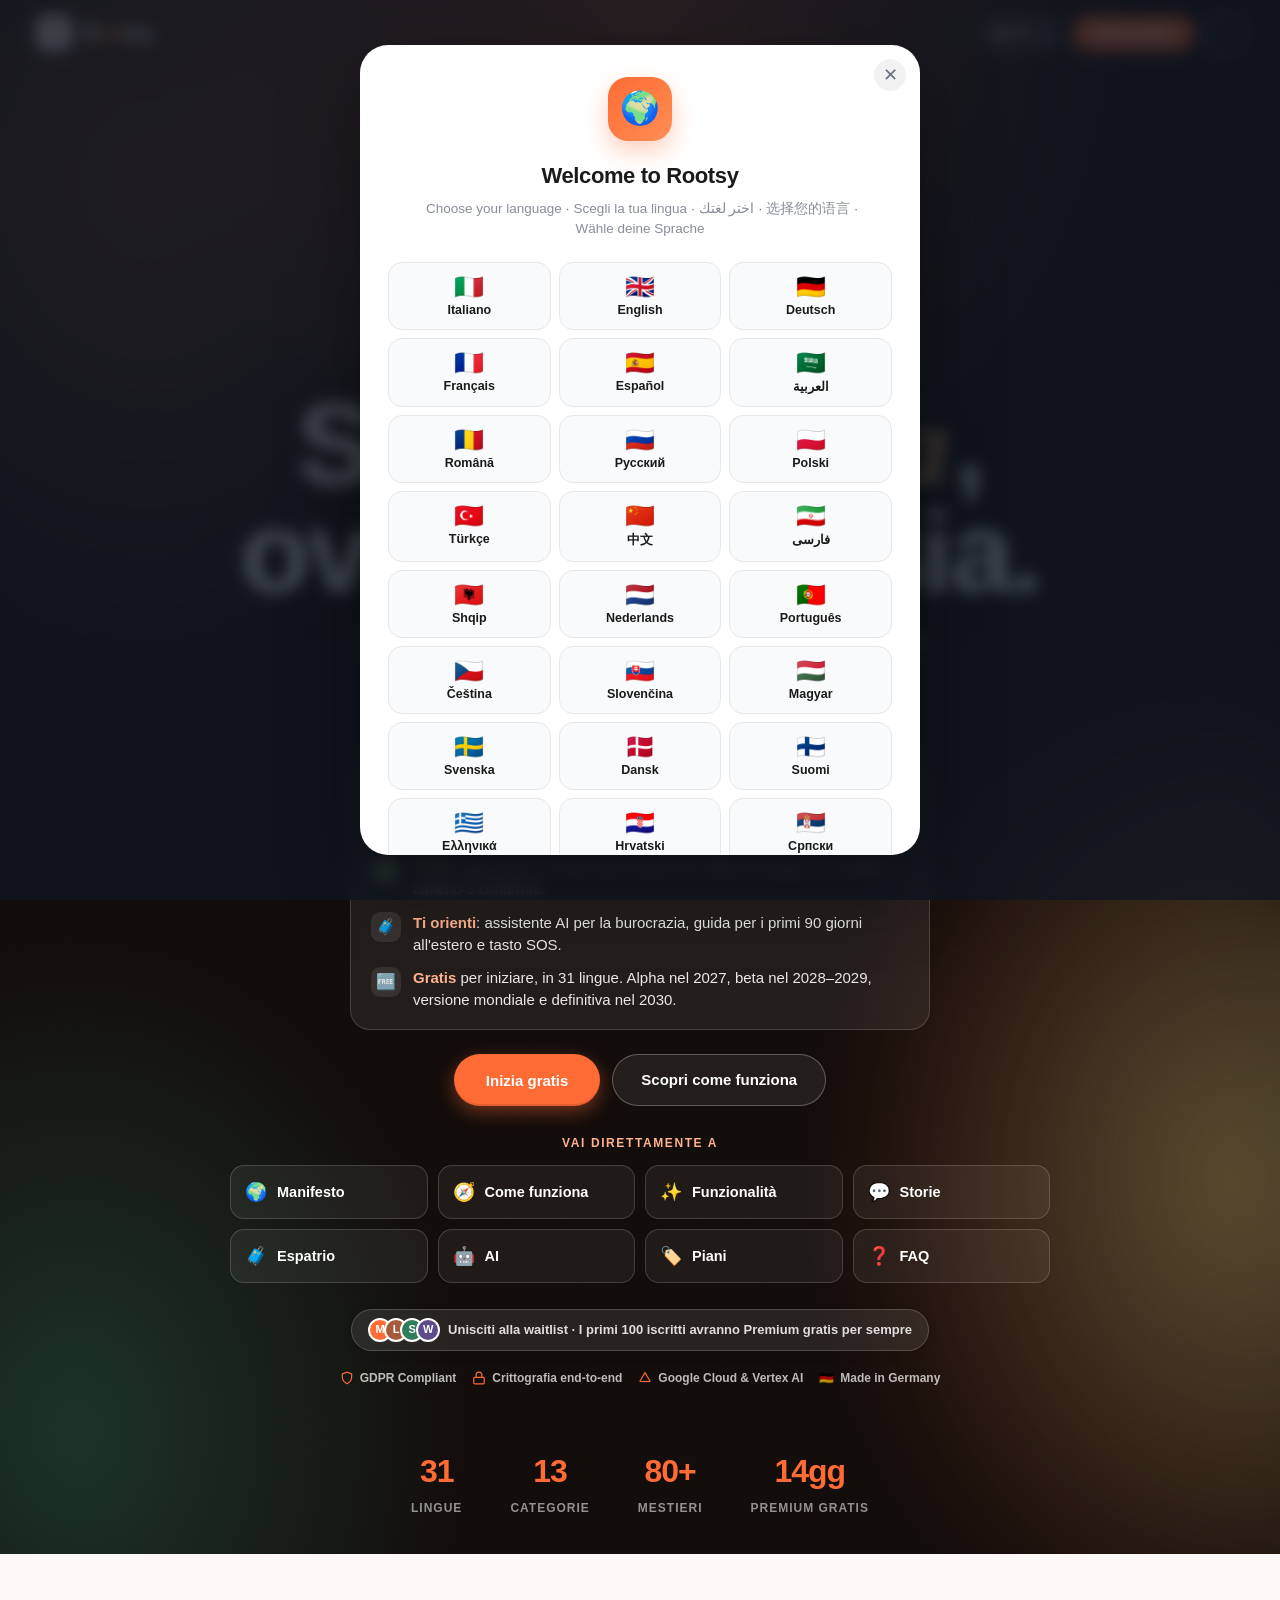
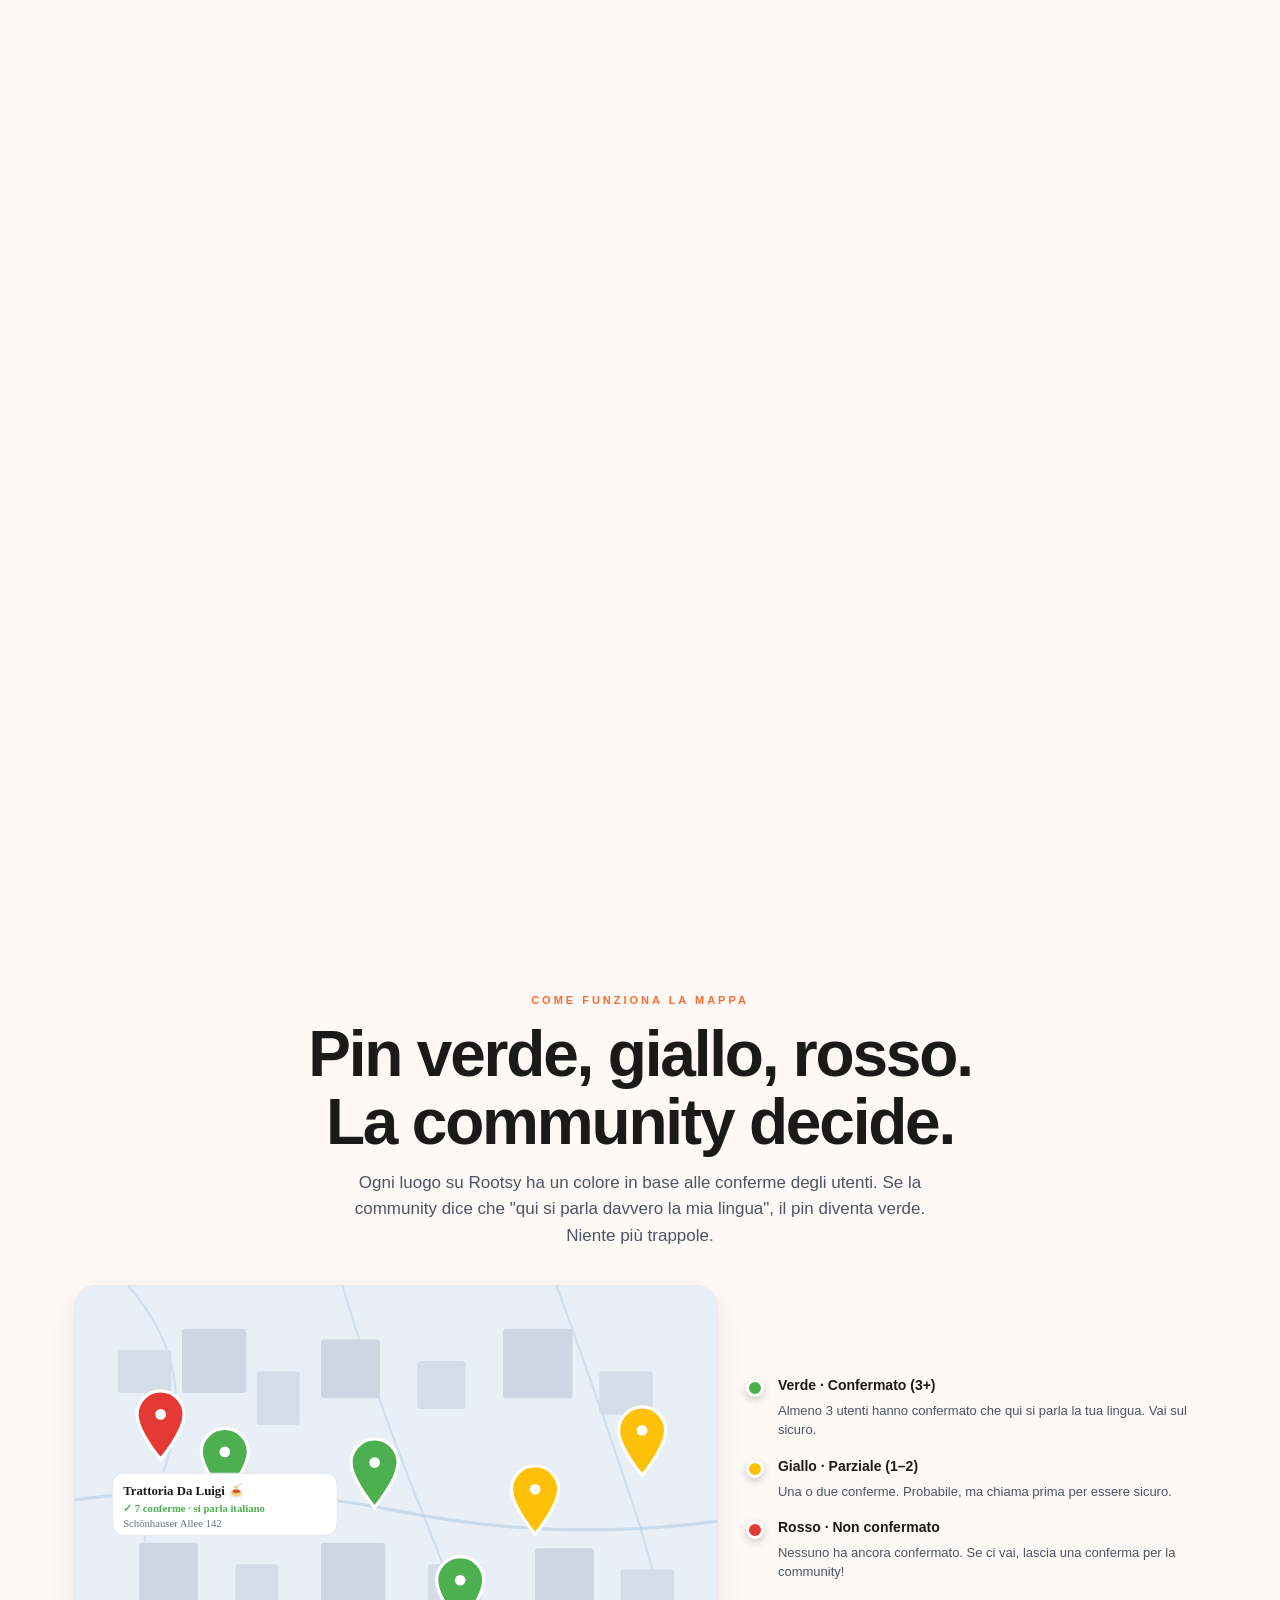
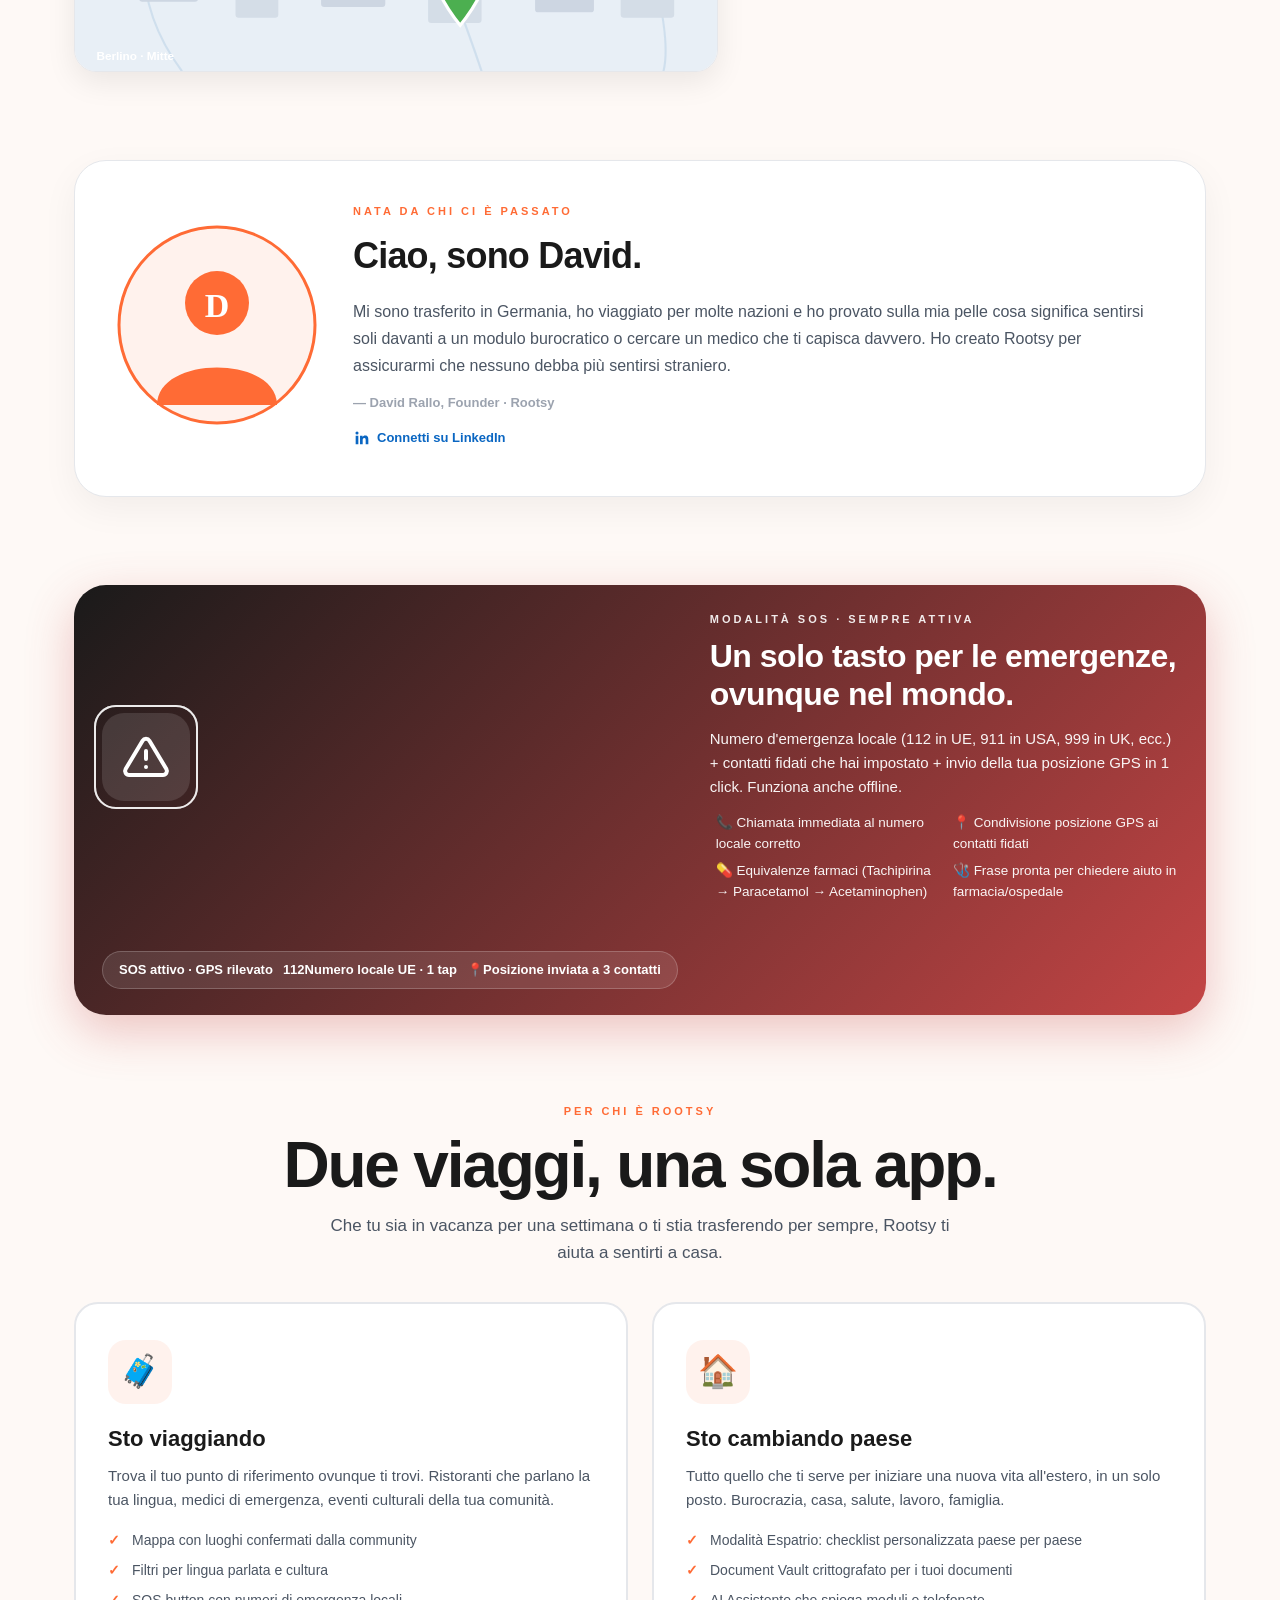
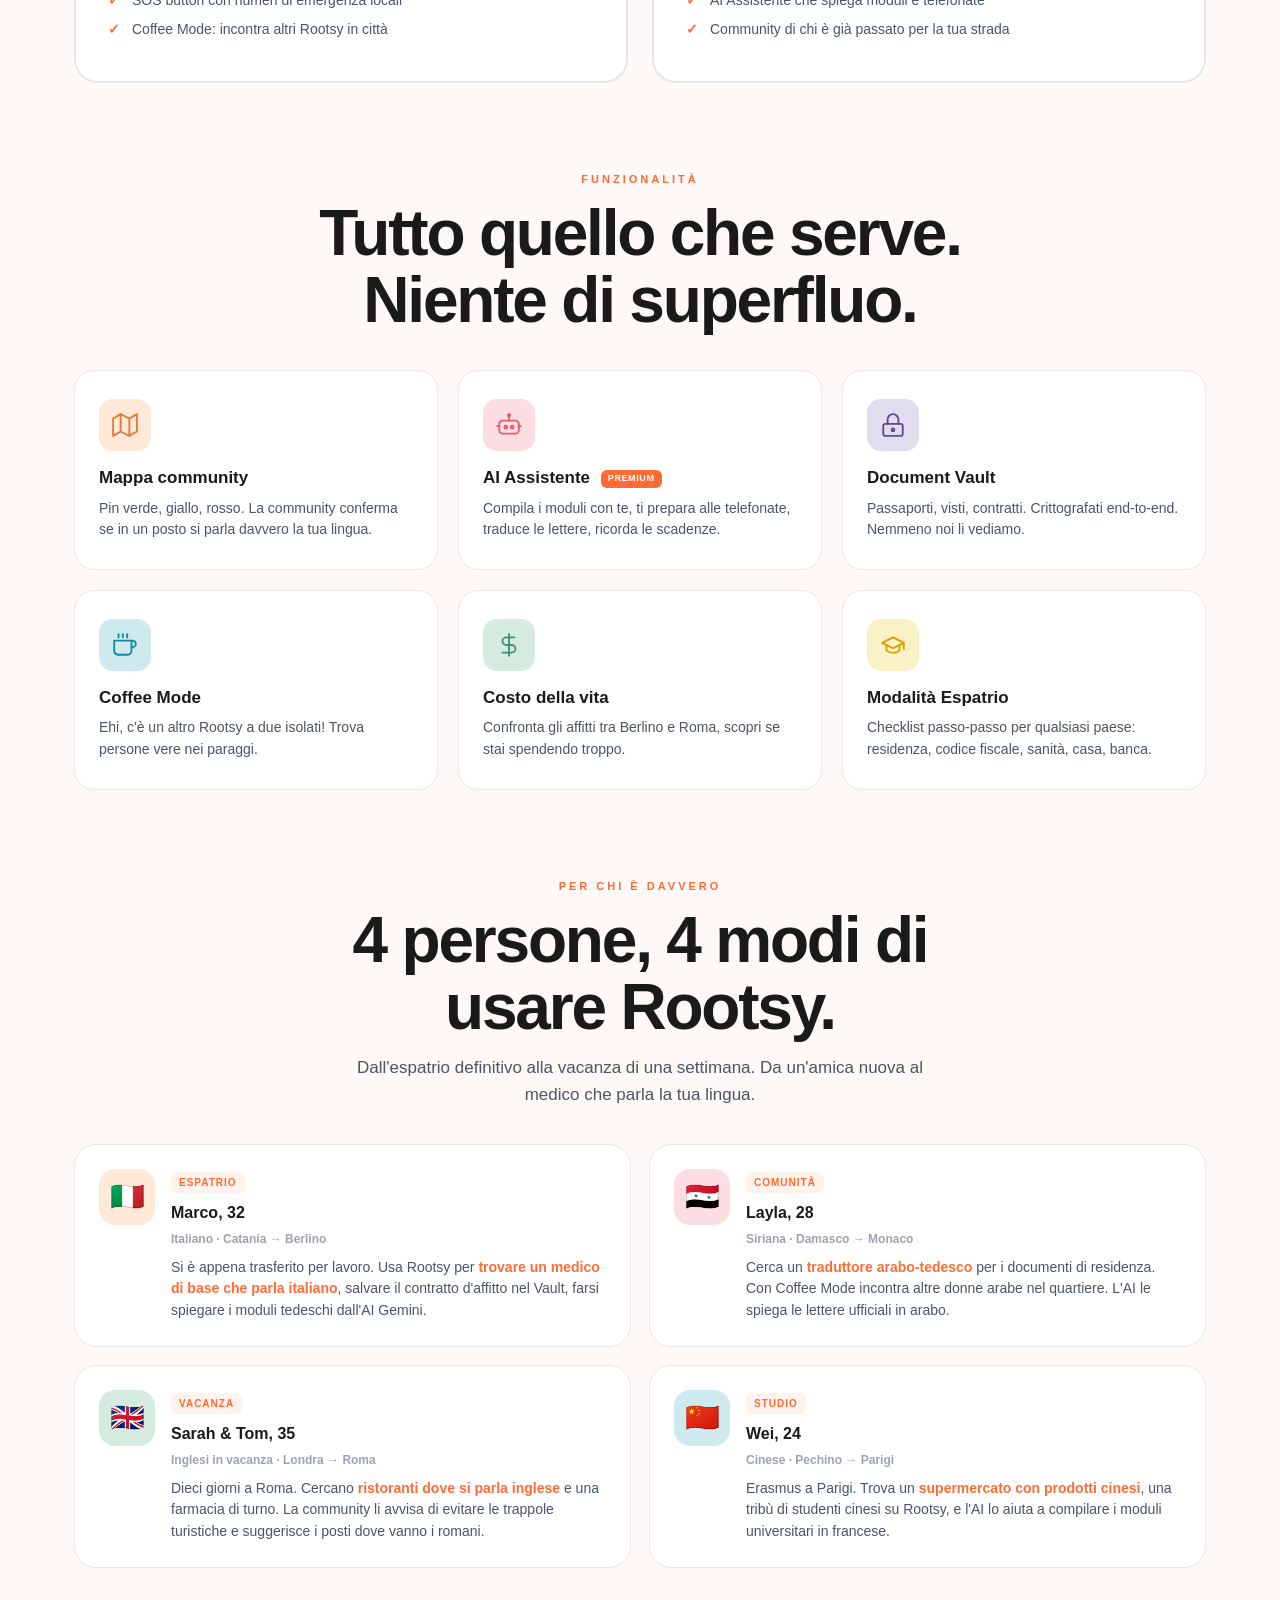
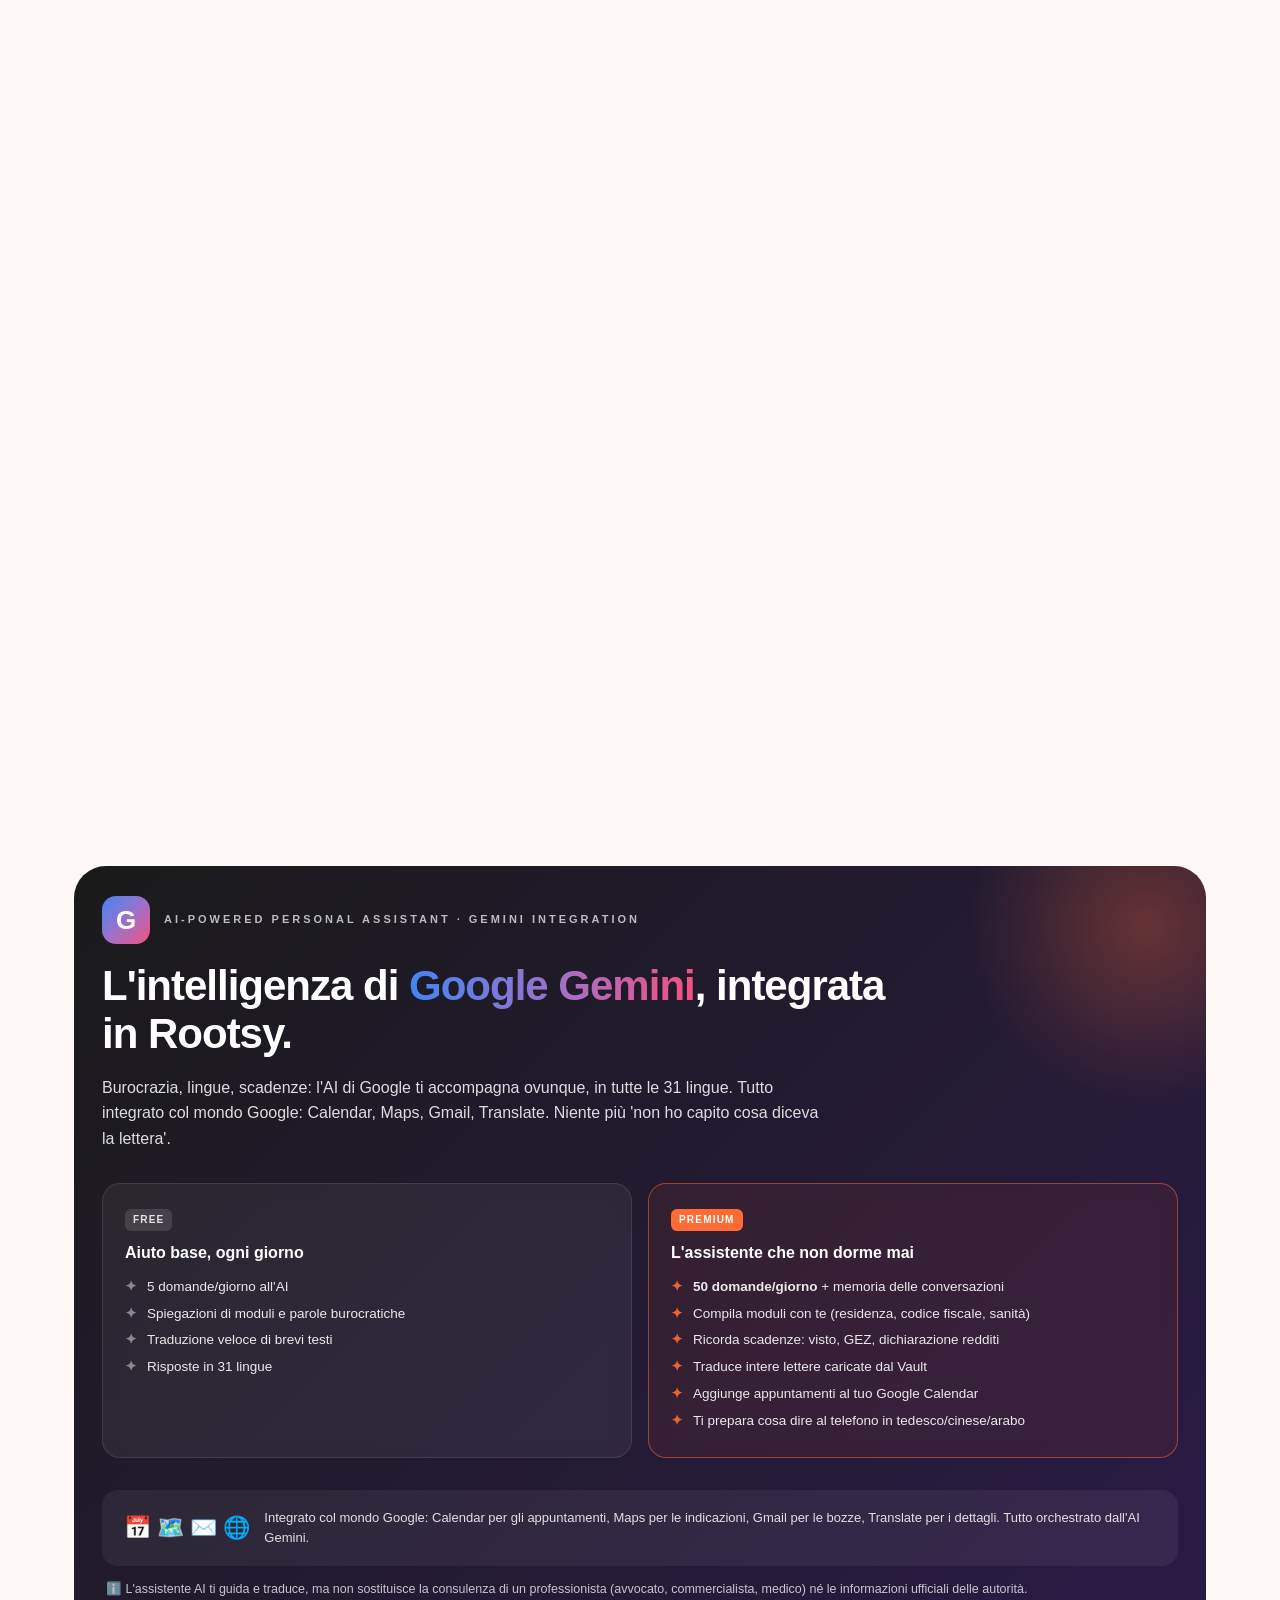
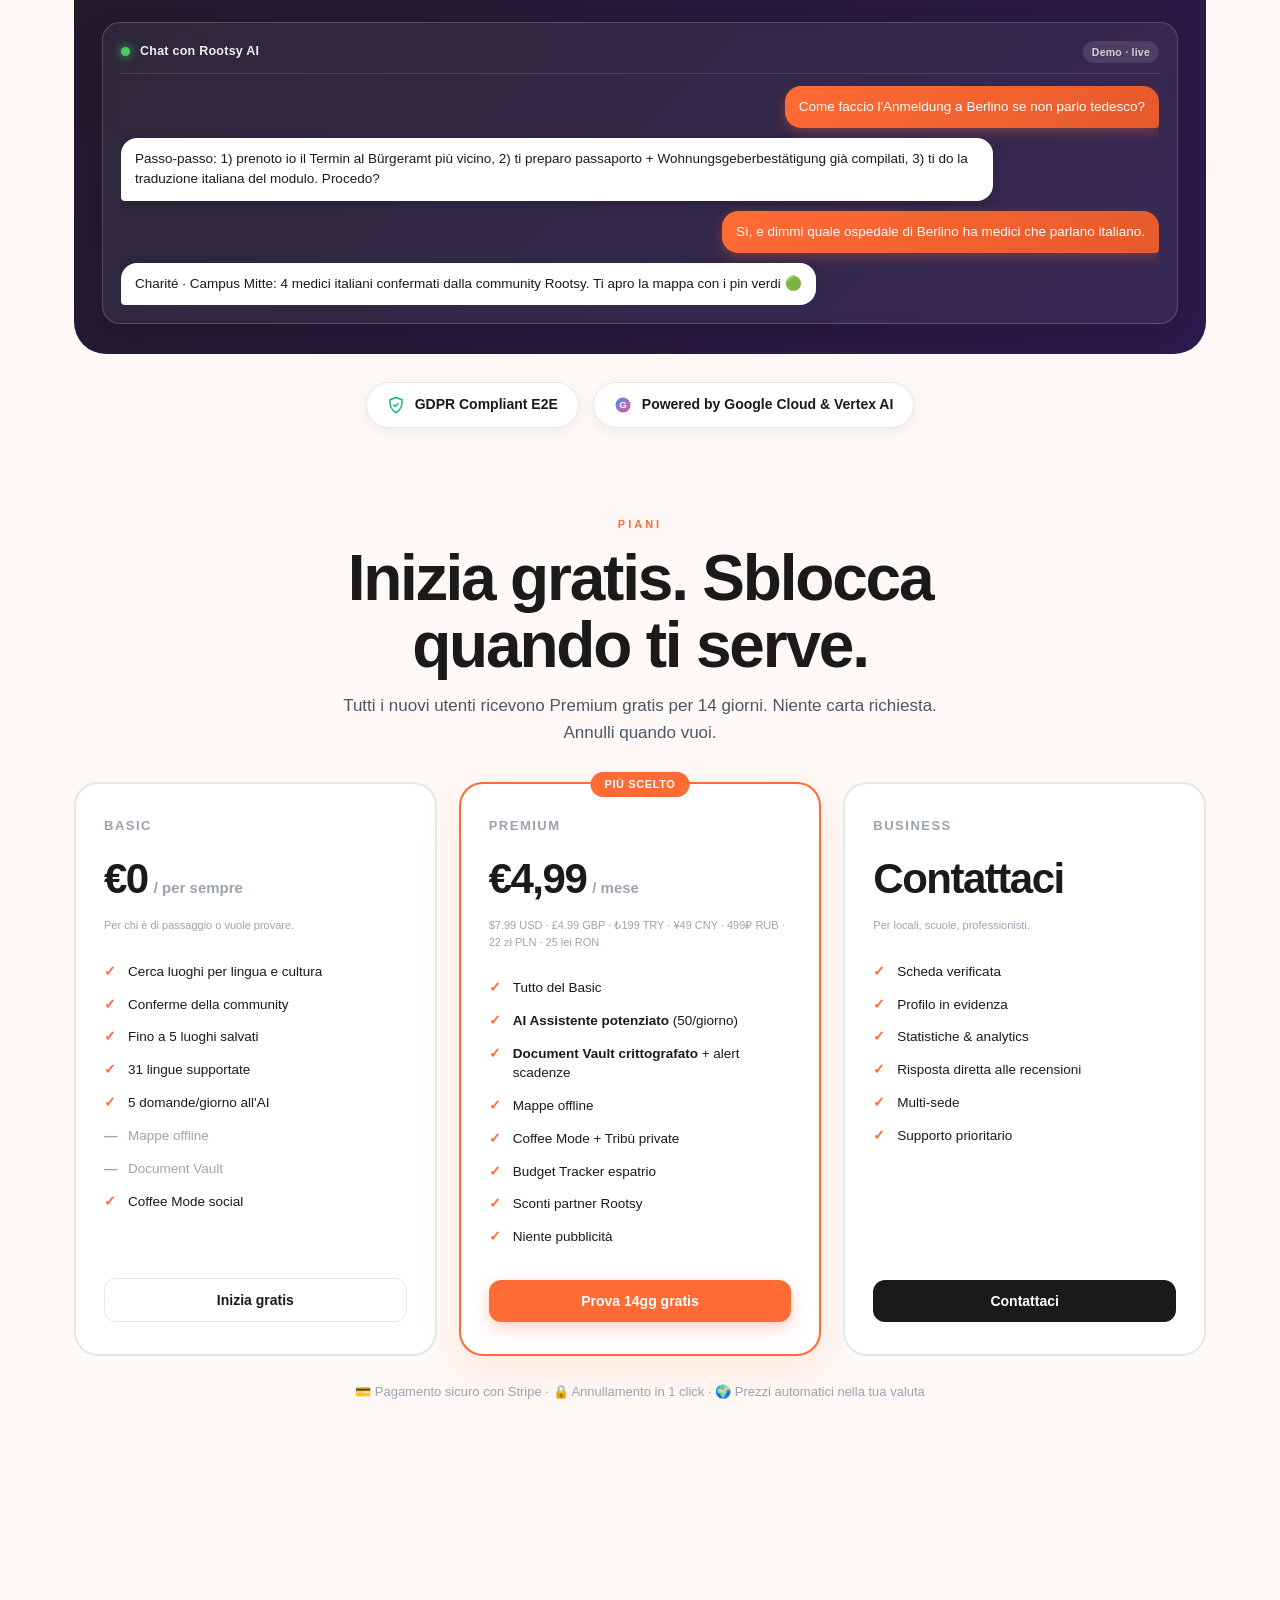
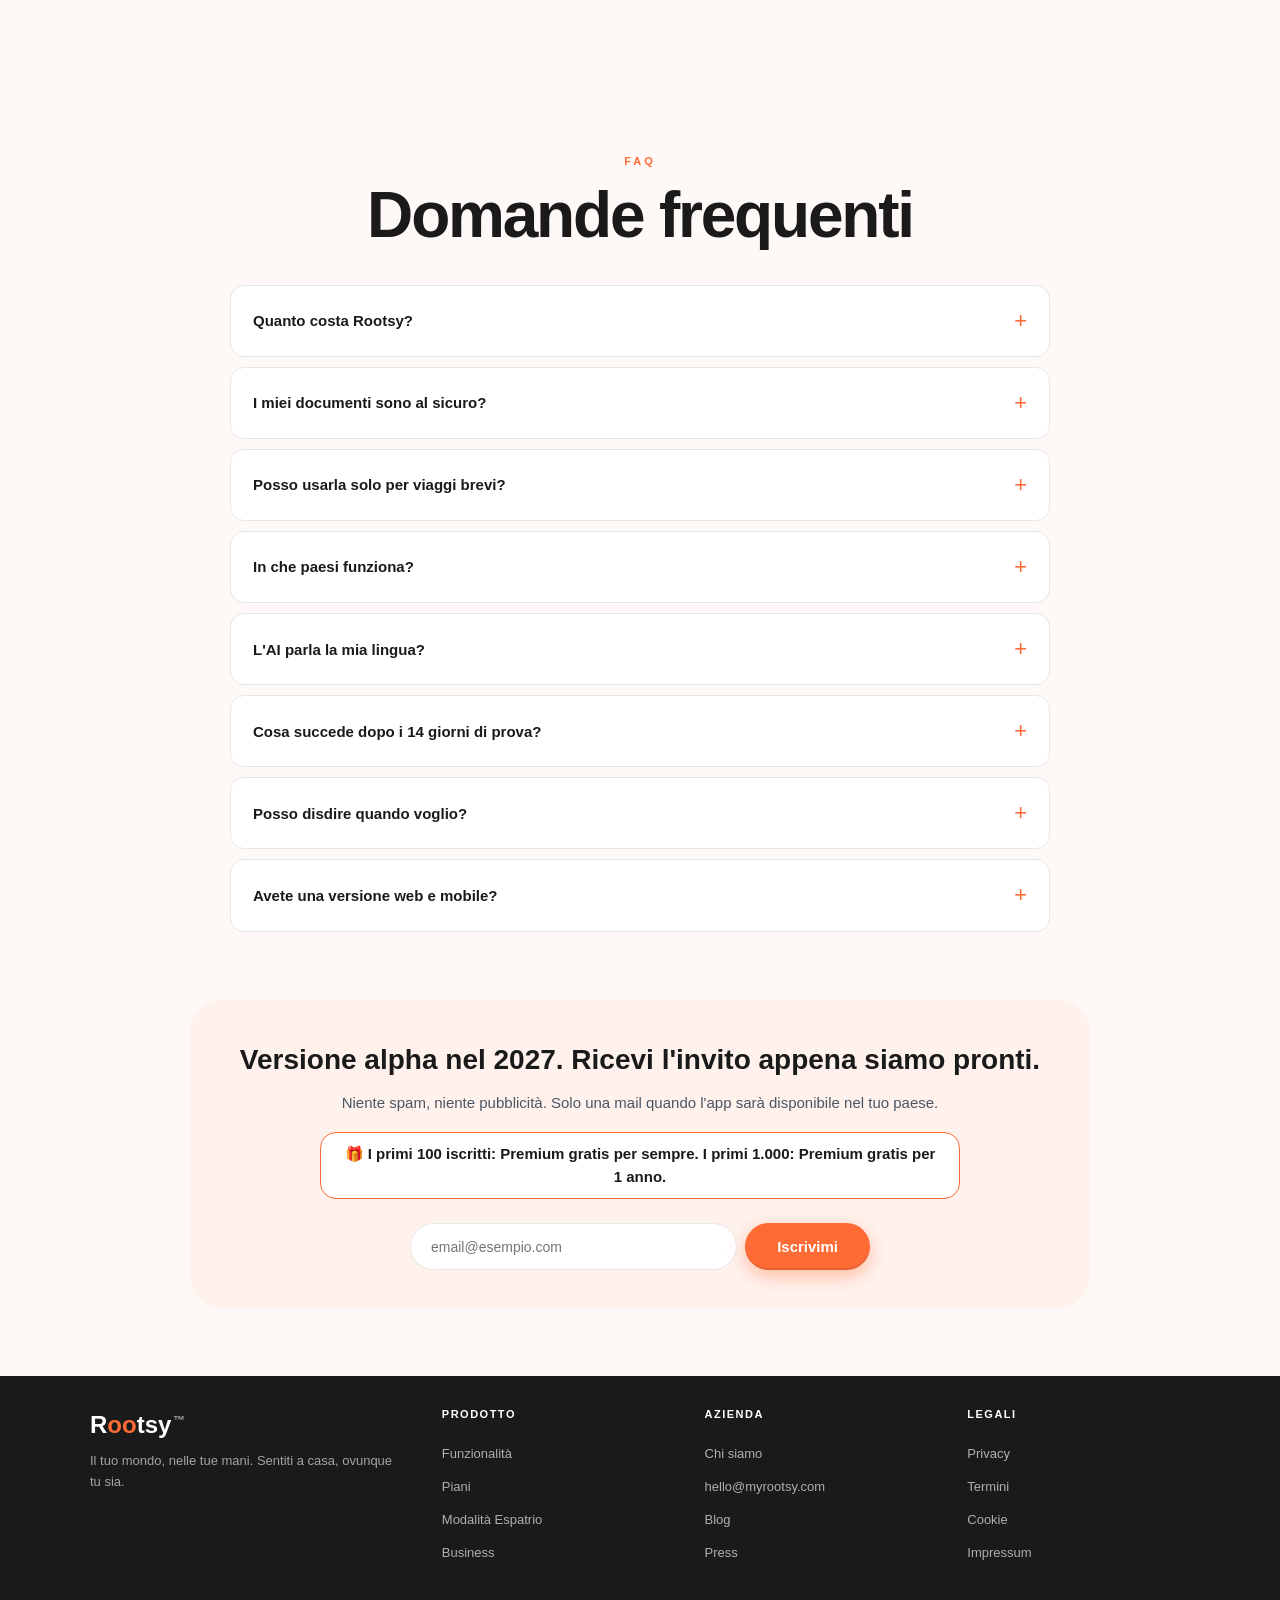
==== commit 78e9ecac: "Sito: font ospitati da noi, niente più richieste a Google Fonts (#10) Co-Authored-By: Claude Opus 5." ====
--- a/deploy/index.html
+++ b/deploy/index.html
@@ -58,7 +58,7 @@
 ]}
 </script>
 <link rel="icon" type="image/jpeg" href="/rootsy-logo.jpg.jpeg">
-<link href="https://fonts.googleapis.com/css2?family=Inter:wght@400;500;600;700;800;900&display=swap" rel="stylesheet">
+<link href="/fonts/inter.css" rel="stylesheet">
 <style>
   :root {
     --orange: #FF6B35; --orange-light: #FF8055; --orange-soft: #FFF2ED;
@@ -535,7 +535,7 @@
     .lw-name { font-size: 11.5px; }
   }
 </style>
-<link href="https://fonts.googleapis.com/css2?family=Fraunces:ital,opsz,wght@1,9..144,500;1,9..144,600;1,9..144,700&display=swap" rel="stylesheet">
+<link href="/fonts/fraunces.css" rel="stylesheet">
 <style>
 /* ============ CINEMATIC LAYER v2 — hero scuro drammatico + movimento ============ */
 :root{ --ink:#120c0a; }
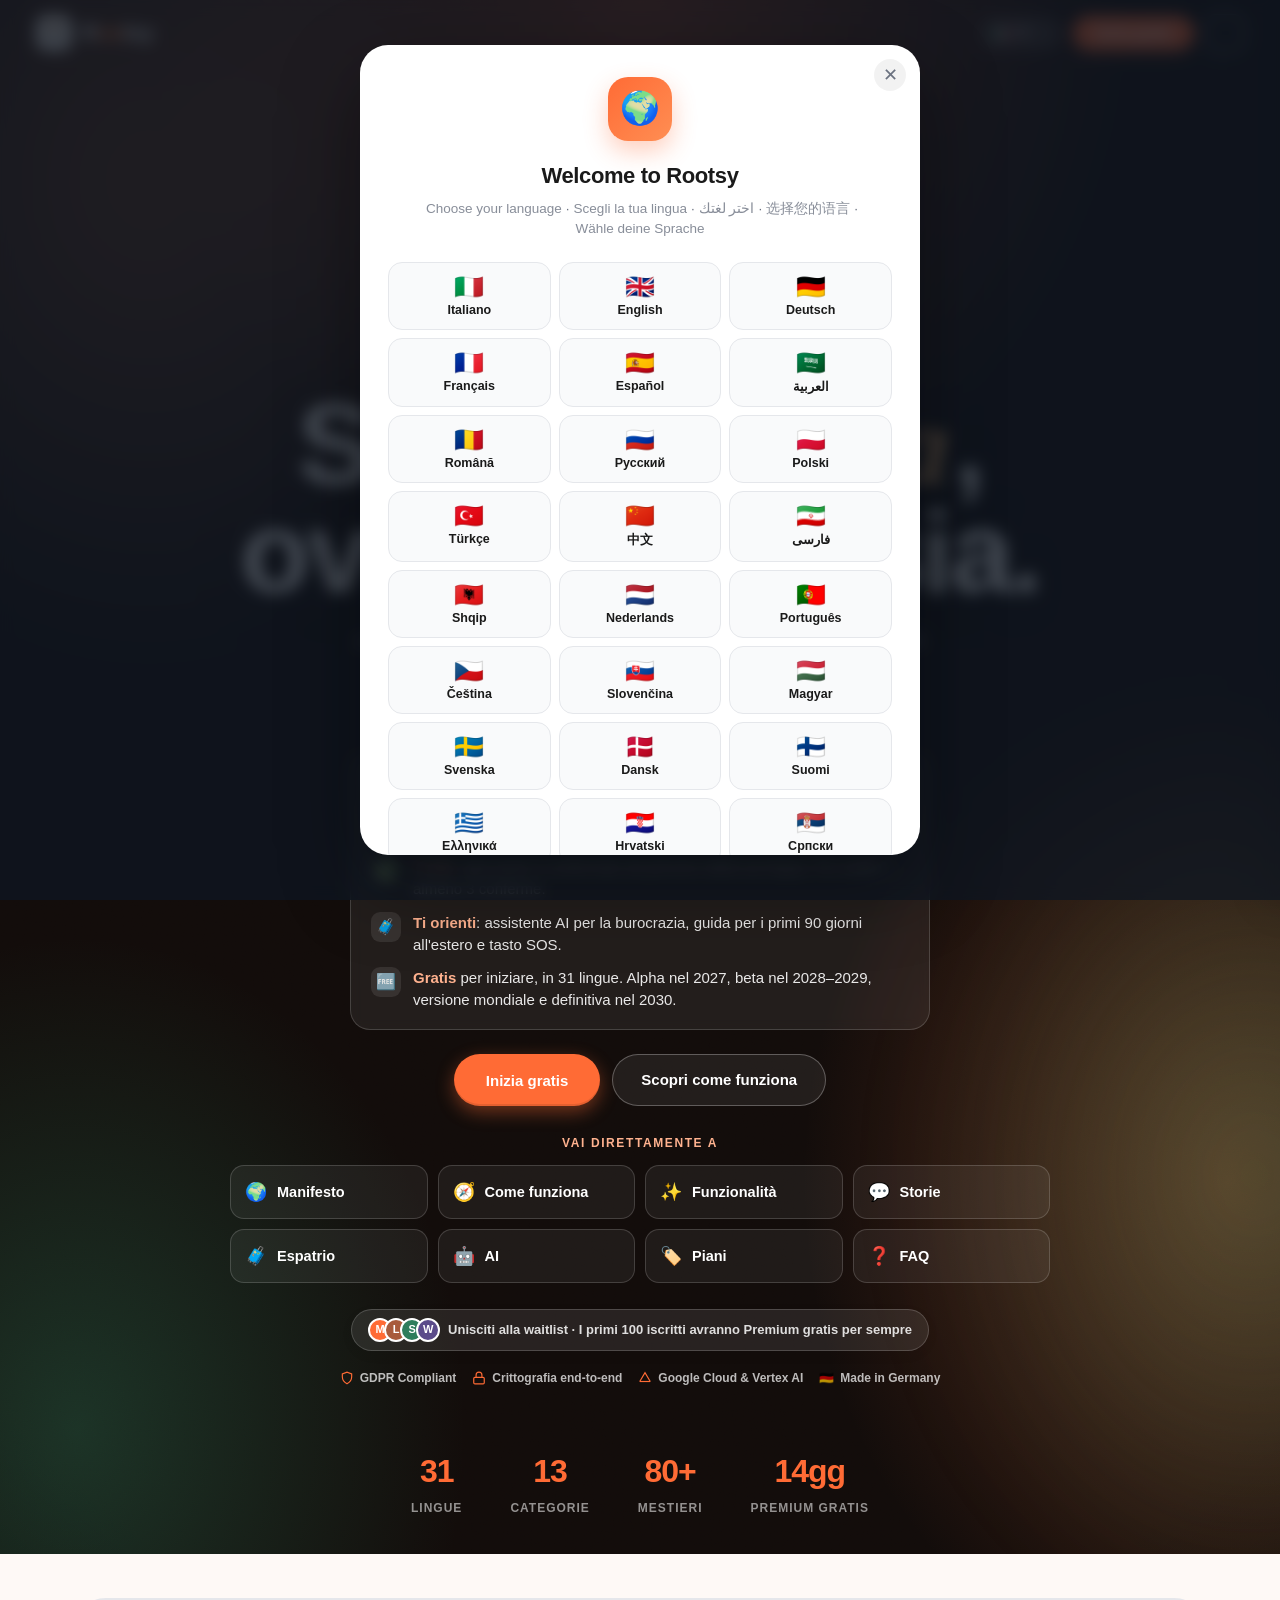
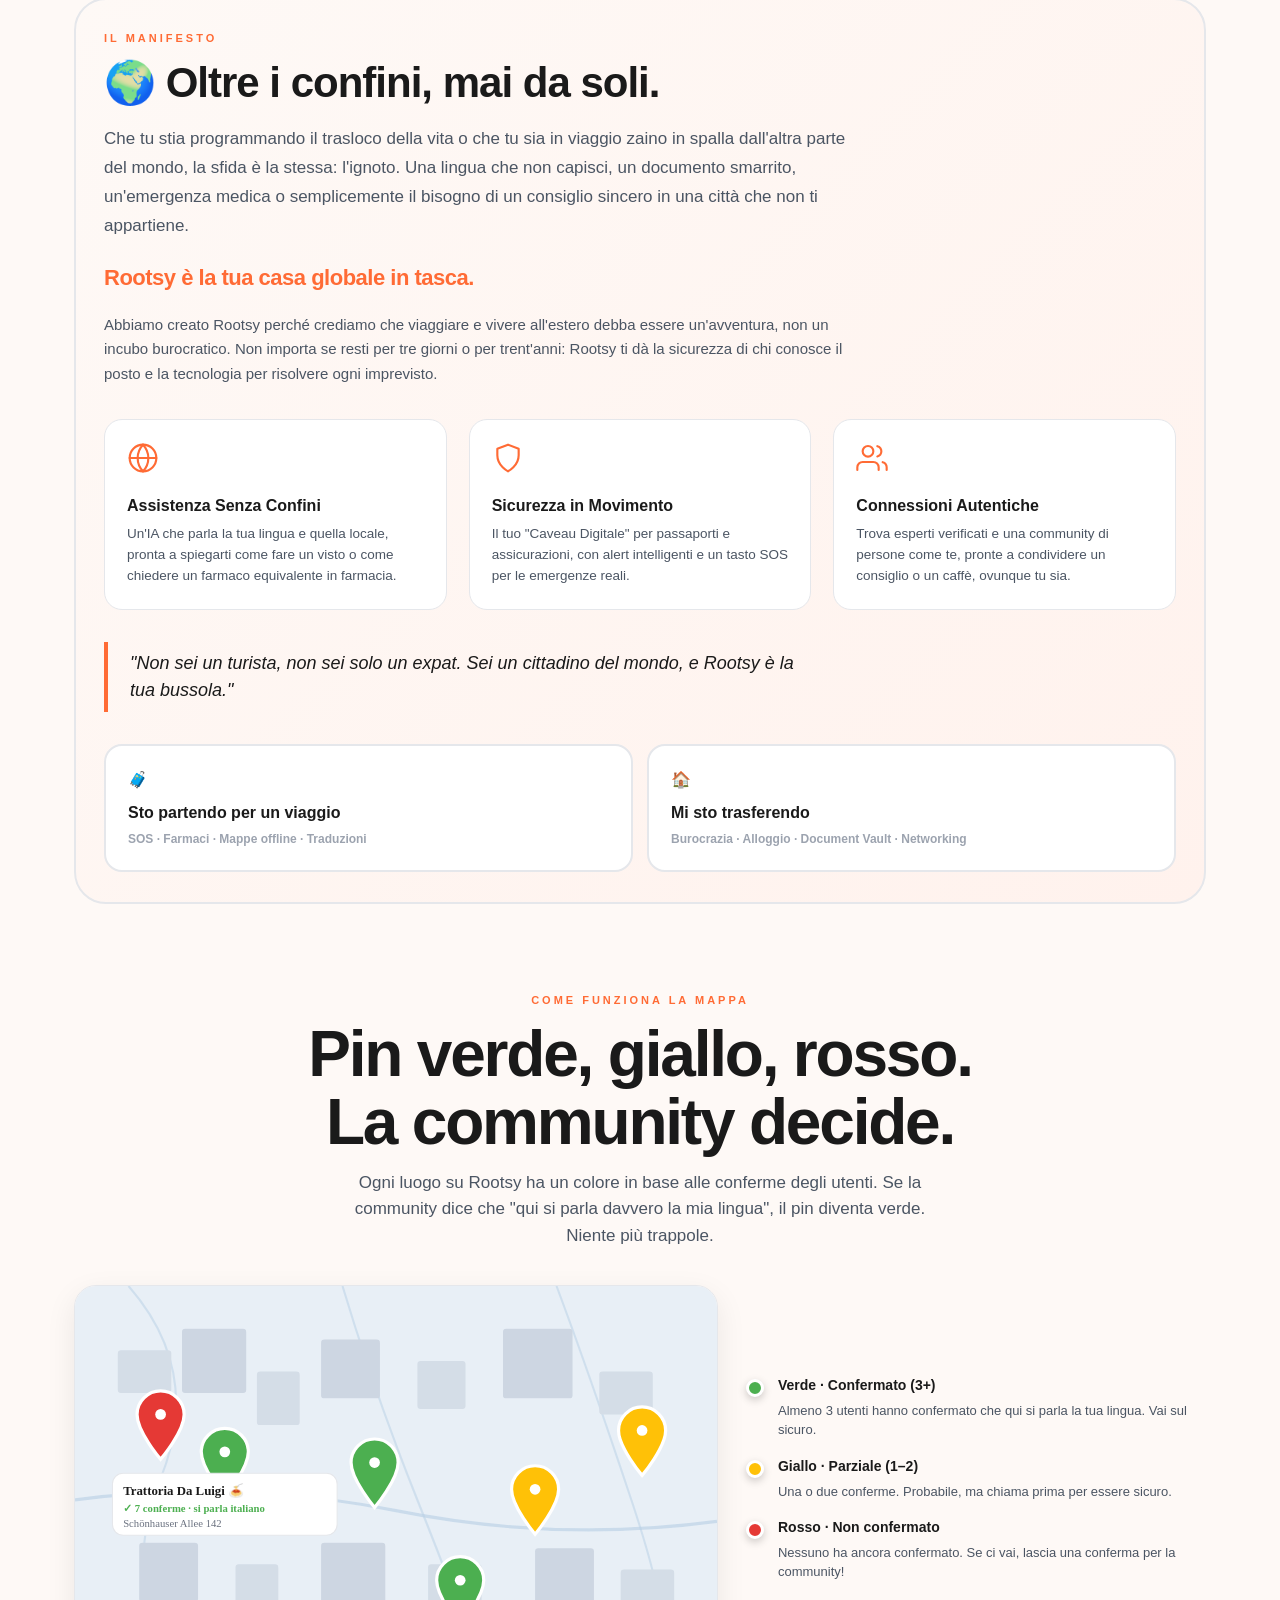
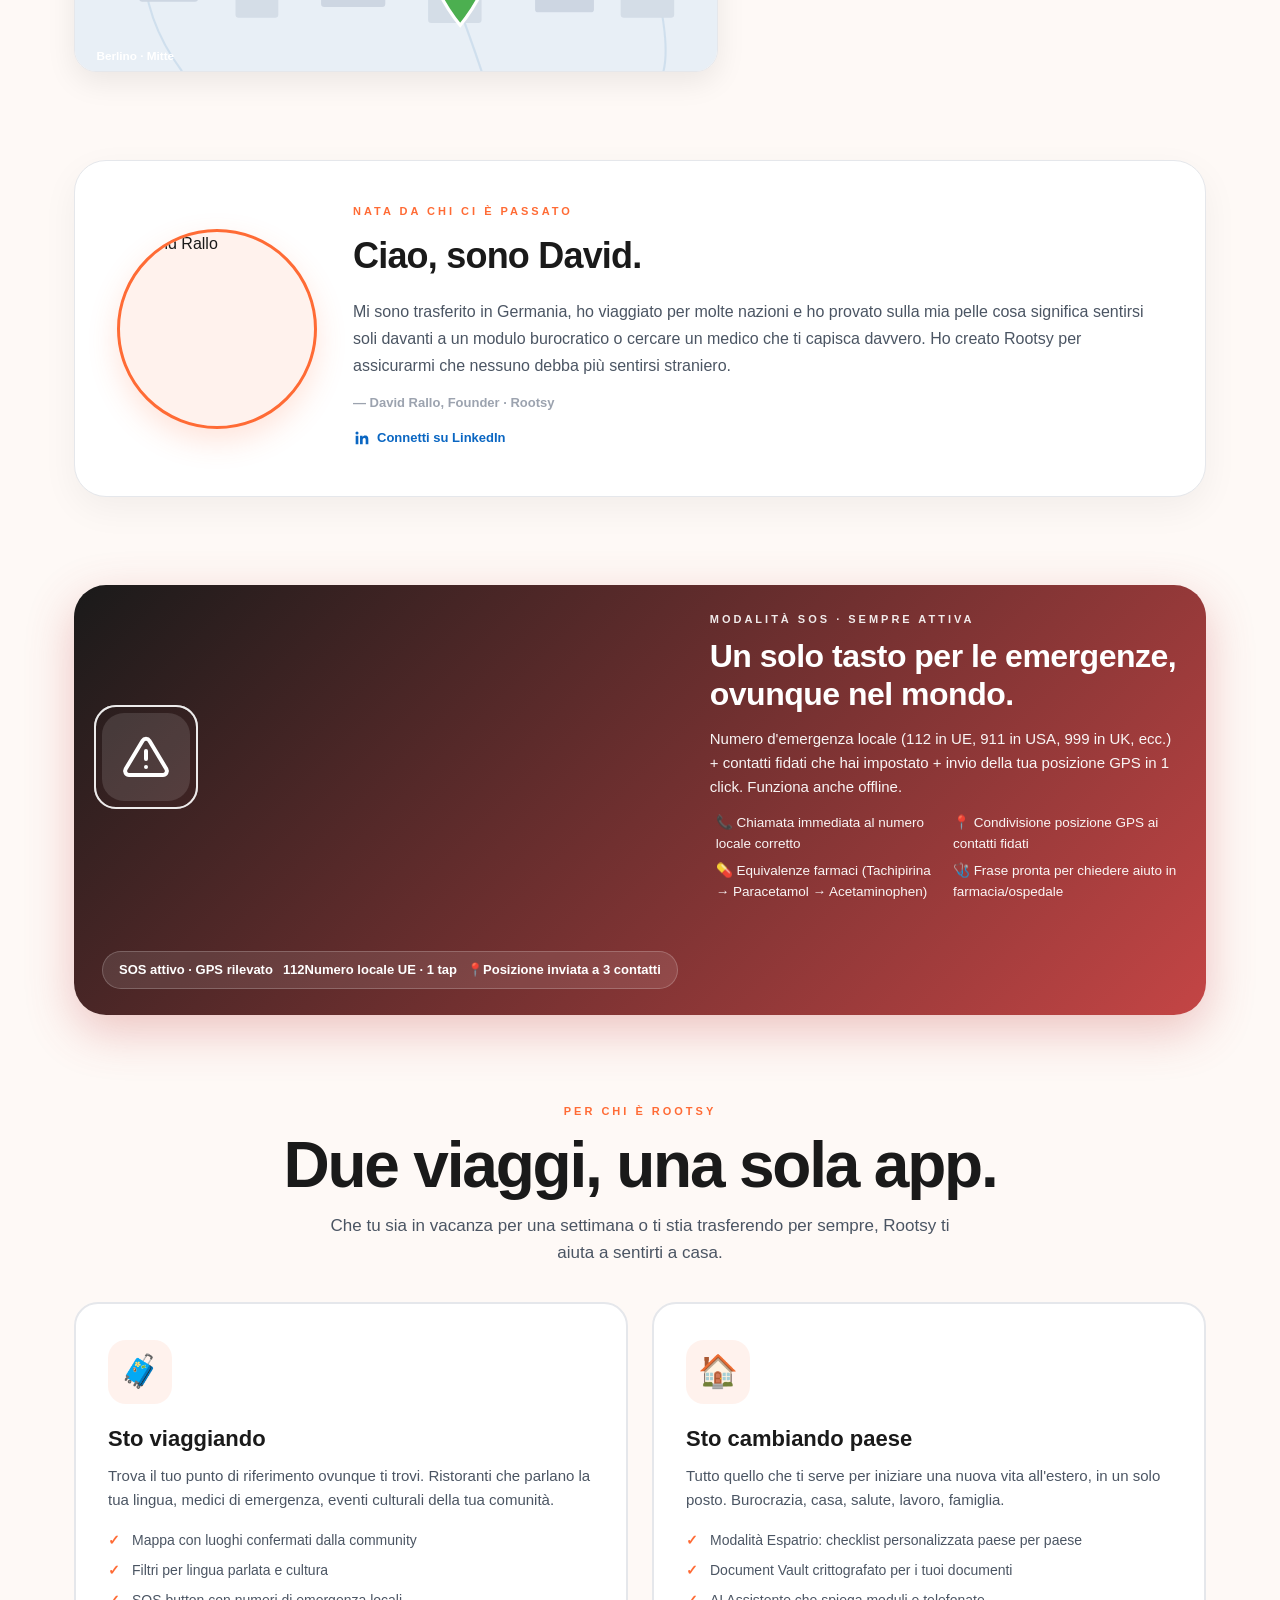
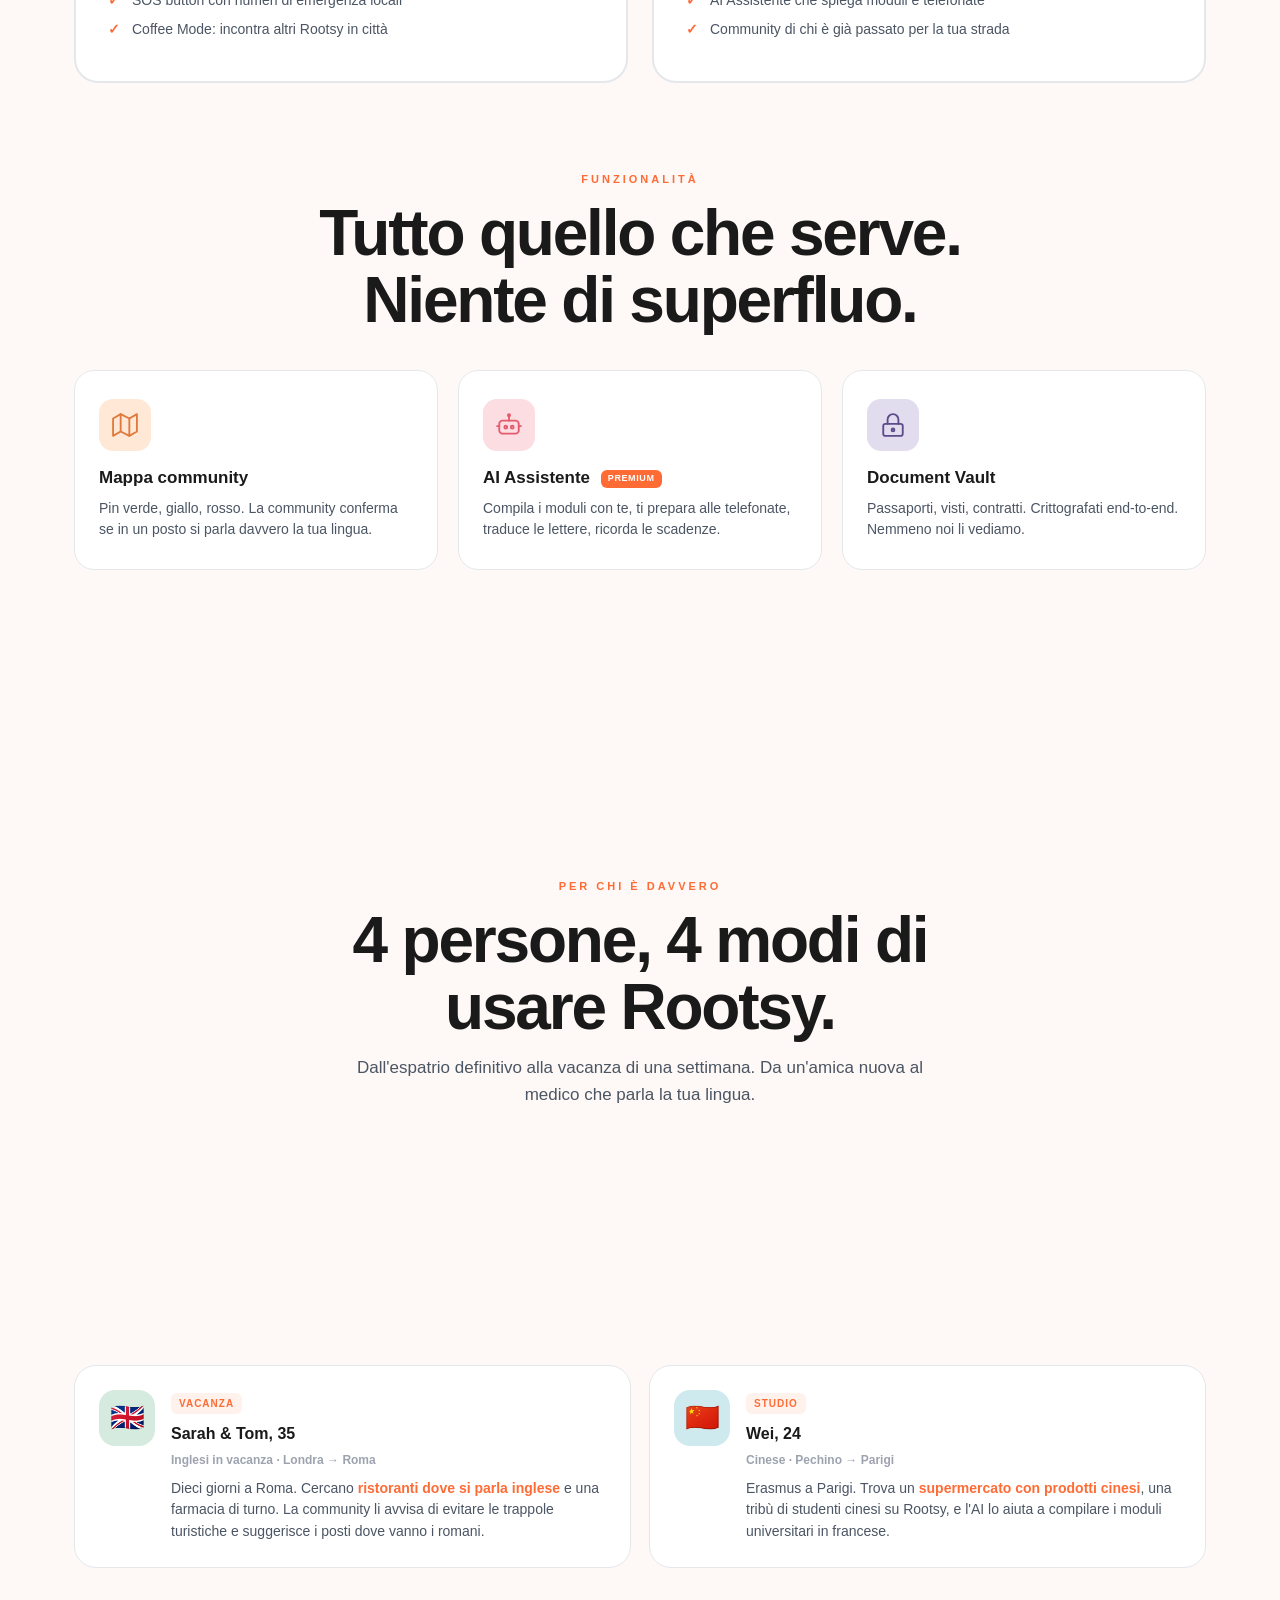
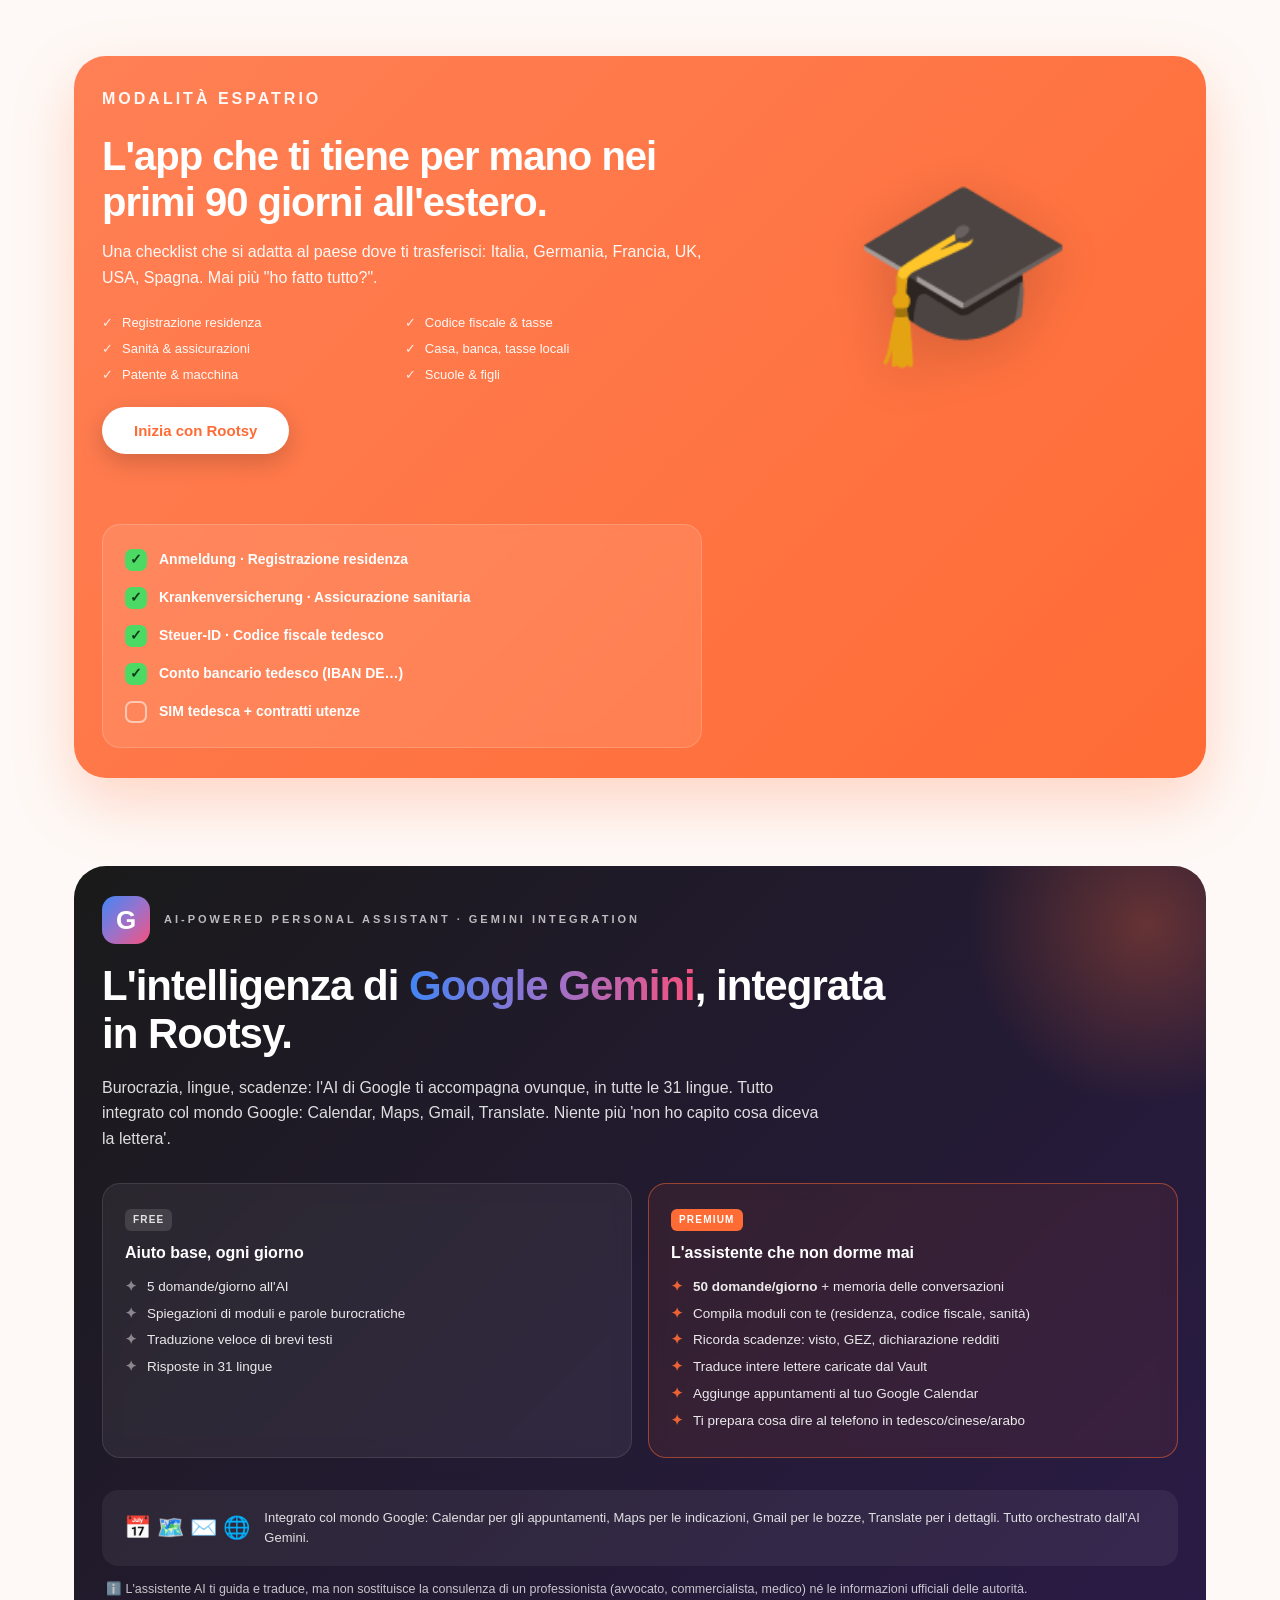
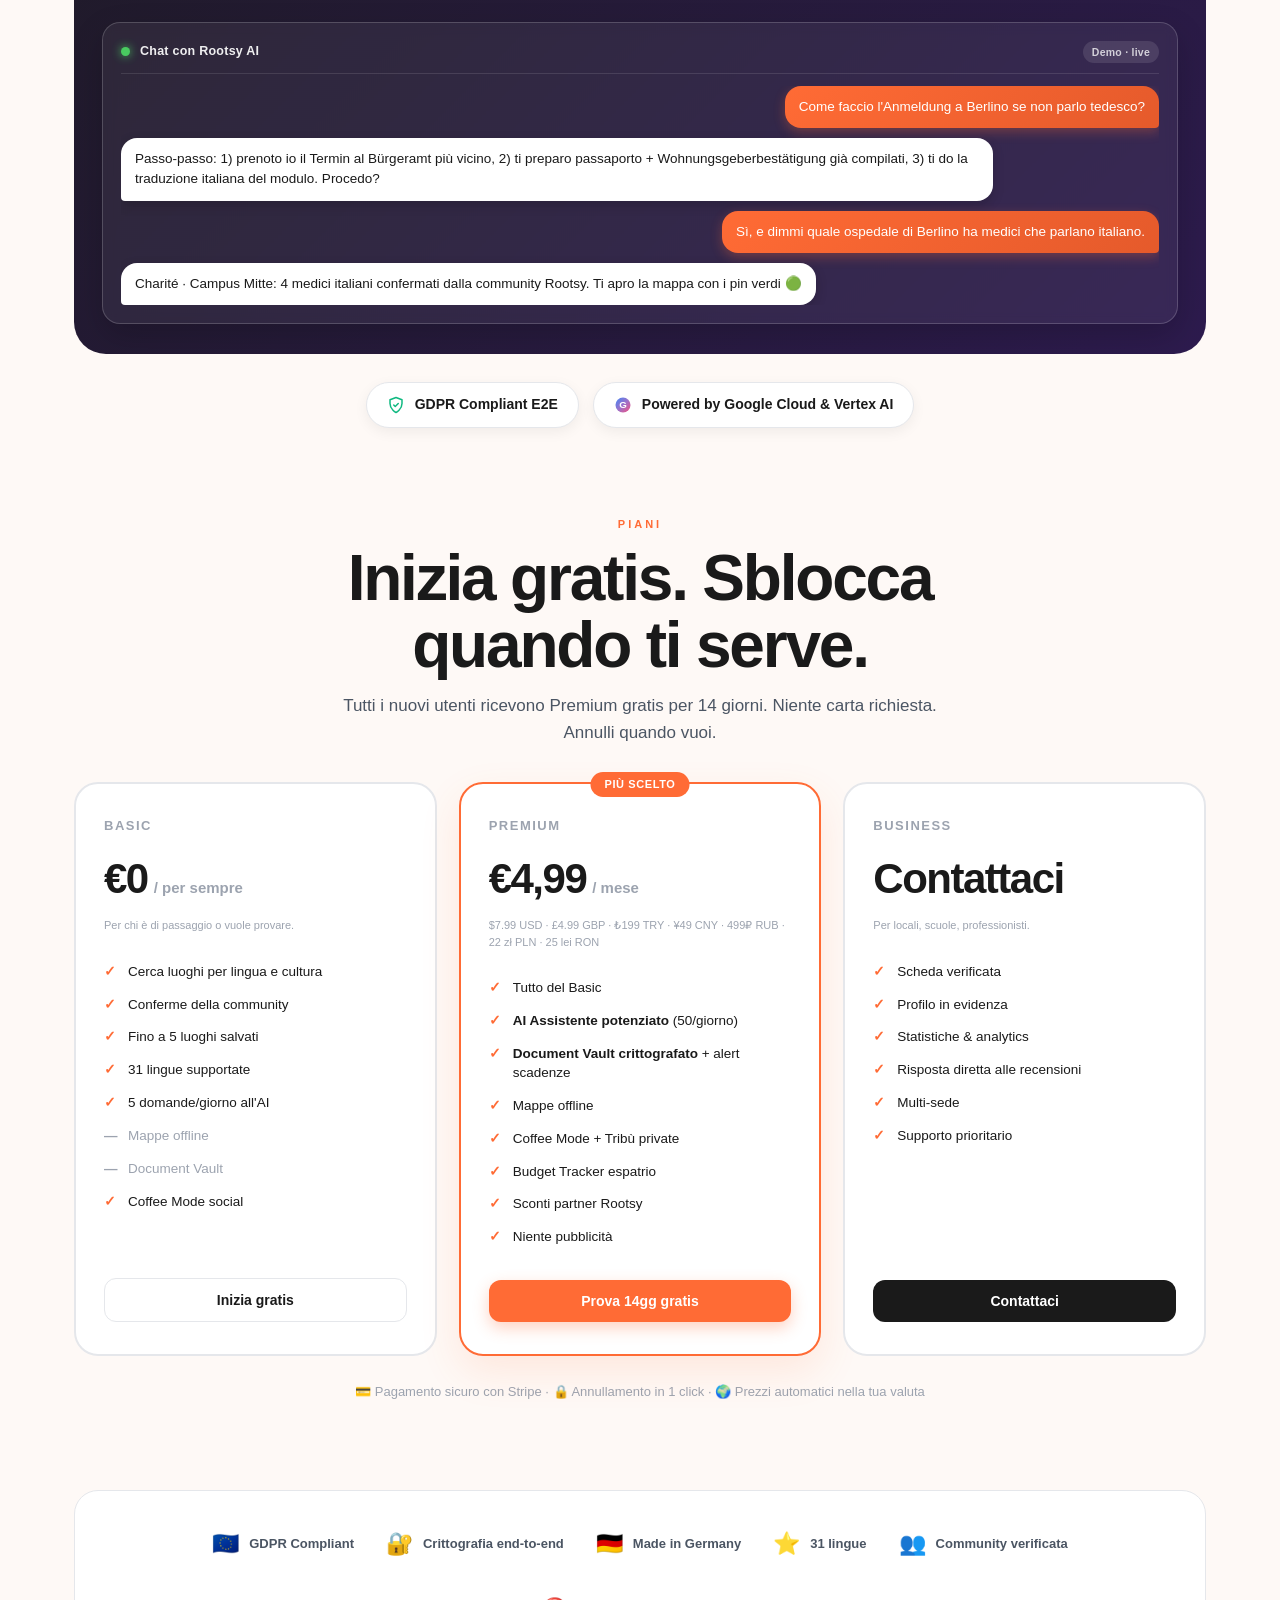
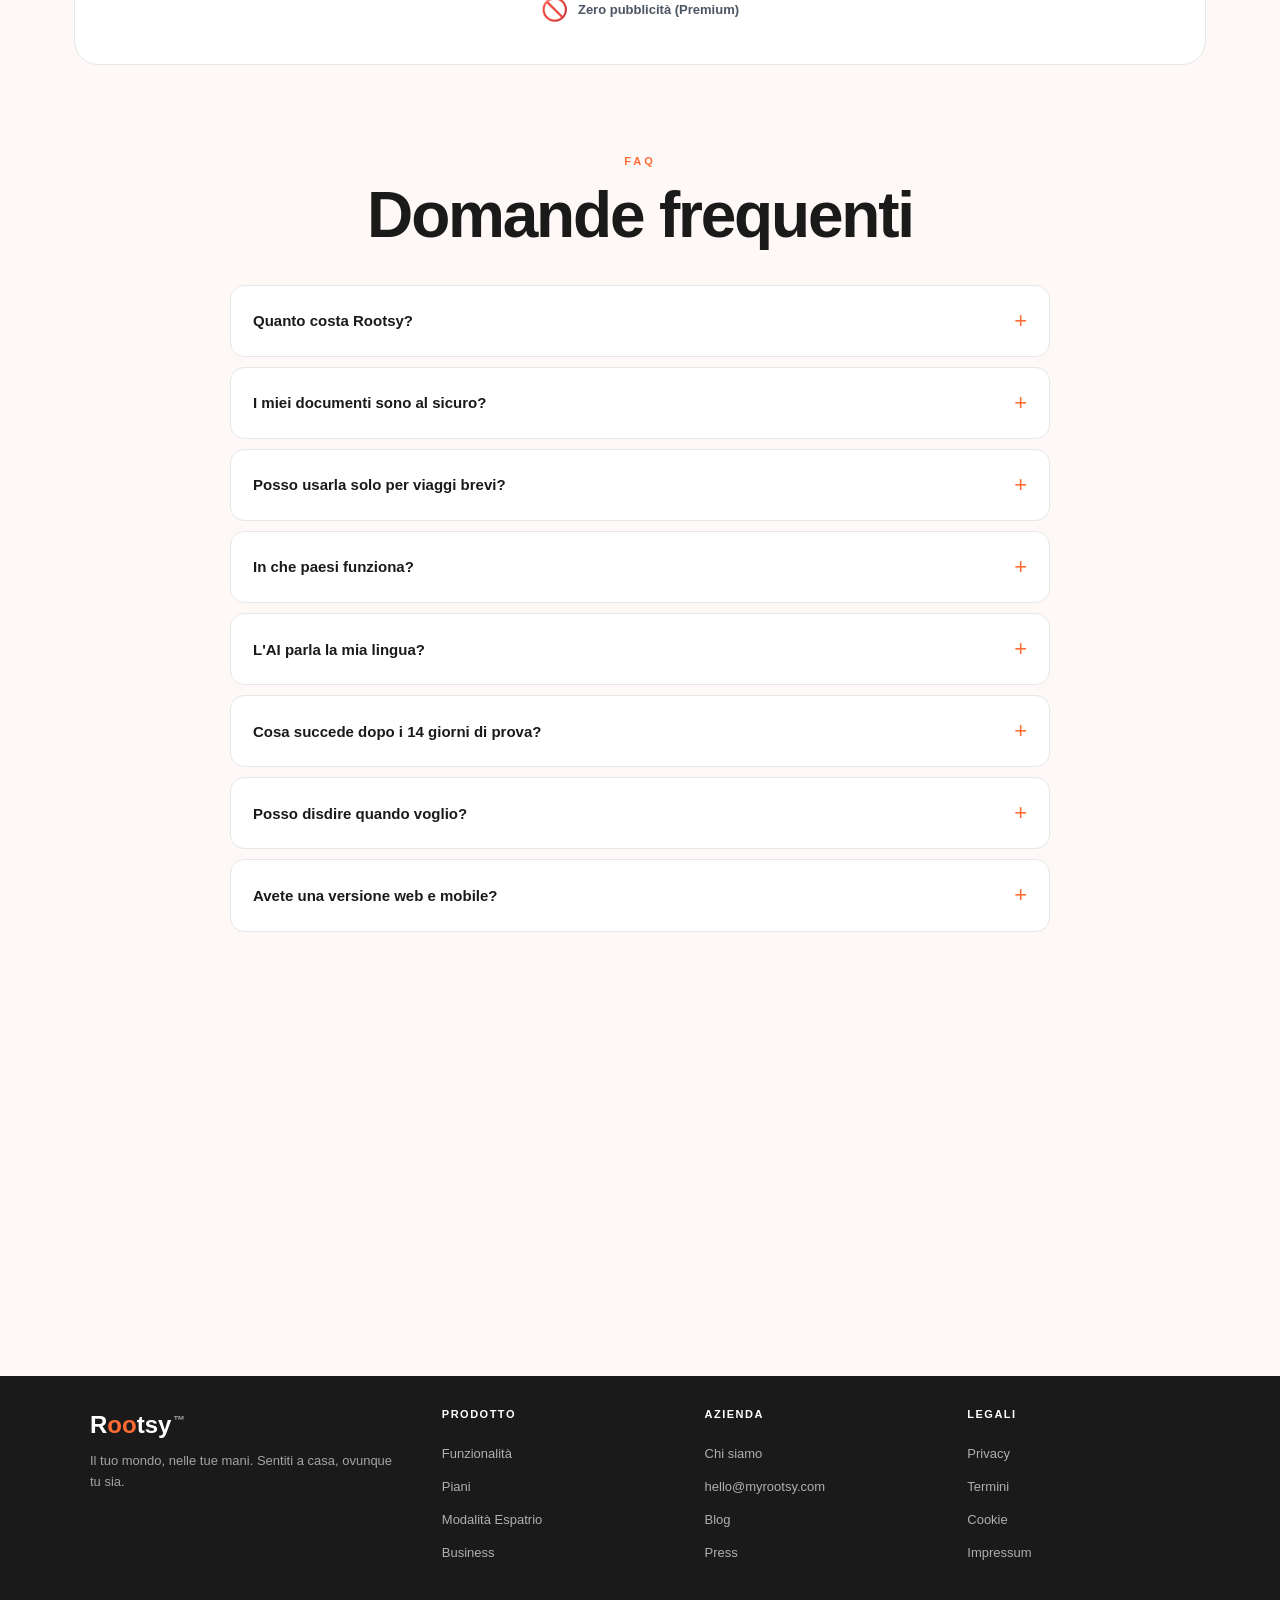
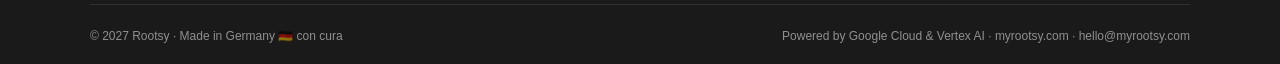
==== commit e63a24bf: "Sito: Privacy, Termini e Cookie tradotti in 30 lingue + foto di David - Il testo di Privacy, Termini" ====
--- a/deploy/index.html
+++ b/deploy/index.html
@@ -53,7 +53,7 @@
 <!-- seo:end -->
 <script type="application/ld+json">
 {"@context":"https://schema.org","@graph":[
- {"@type":"Organization","@id":"https://myrootsy.com/#org","name":"Rootsy","url":"https://myrootsy.com/","logo":"https://myrootsy.com/rootsy-logo.jpg.jpeg","email":"hello@myrootsy.com","founder":{"@type":"Person","name":"David Rallo"}},
+ {"@type":"Organization","@id":"https://myrootsy.com/#org","name":"Rootsy","url":"https://myrootsy.com/","logo":"https://myrootsy.com/rootsy-logo.jpg.jpeg","email":"hello@myrootsy.com","founder":{"@type":"Person","name":"David Rallo","image":"https://myrootsy.com/img/david-rallo-600.jpg"}},
  {"@type":"WebSite","@id":"https://myrootsy.com/#site","name":"Rootsy","url":"https://myrootsy.com/","publisher":{"@id":"https://myrootsy.com/#org"},"inLanguage":["it","en","de","fr","es","ar","ro","ru","pl","tr","zh","fa","sq","nl","pt","cs","sk","hu","sv","da","fi","el","hr","sr","bg","sl","nb","et","lv","lt","uk"]}
 ]}
 </script>
@@ -311,7 +311,7 @@
 
   /* === FOUNDER === */
   .founder { background: white; border: 1px solid var(--border); border-radius: 32px; padding: 42px; display: grid; grid-template-columns: 200px 1fr; gap: 36px; align-items: center; box-shadow: 0 12px 36px rgba(0,0,0,0.05); }
-  .founder-photo svg { width: 100%; max-width: 200px; }
+  .founder-photo img { display: block; width: 100%; max-width: 200px; height: auto; aspect-ratio: 1 / 1; object-fit: cover; border-radius: 50%; border: 3px solid var(--orange); background: var(--orange-soft); box-shadow: 0 12px 30px rgba(255,107,53,0.18); }
   .founder-eyebrow { font-size: 11px; font-weight: 800; letter-spacing: 3px; color: var(--orange); text-transform: uppercase; margin-bottom: 8px; }
   .founder-name { font-size: clamp(26px, 3.5vw, 36px); font-weight: 800; letter-spacing: -0.8px; margin-bottom: 14px; }
   .founder-text { font-size: 16px; color: var(--text-mid); line-height: 1.7; margin-bottom: 14px; }
@@ -457,7 +457,7 @@
     .manifesto { padding: 32px 24px; }
     .mapdemo-wrap { grid-template-columns: 1fr; }
     .founder { grid-template-columns: 1fr; padding: 28px; text-align: center; }
-    .founder-photo svg { margin: 0 auto; }
+    .founder-photo img { margin: 0 auto; max-width: 170px; }
     .sos-banner { grid-template-columns: 1fr; padding: 28px; }
     .sos-list { grid-template-columns: 1fr; }
     .sticky-cta { display: block; }
@@ -1127,12 +1127,10 @@
 <section id="founder">
   <div class="founder">
     <div class="founder-photo">
-      <svg viewBox="0 0 200 200" xmlns="http://www.w3.org/2000/svg">
-        <circle cx="100" cy="100" r="98" fill="#FFF2ED" stroke="#FF6B35" stroke-width="3"/>
-        <circle cx="100" cy="78" r="32" fill="#FF6B35"/>
-        <path d="M40 180 C 40 130, 160 130, 160 180 Z" fill="#FF6B35"/>
-        <text x="100" y="92" font-family="Inter" font-size="34" font-weight="800" fill="white" text-anchor="middle">D</text>
-      </svg>
+      <picture>
+        <source type="image/webp" srcset="/img/david-rallo-400.webp 400w, /img/david-rallo-600.webp 600w" sizes="200px">
+        <img src="/img/david-rallo-400.jpg" srcset="/img/david-rallo-400.jpg 400w, /img/david-rallo-600.jpg 600w" sizes="200px" width="200" height="200" alt="David Rallo" loading="lazy" decoding="async">
+      </picture>
     </div>
     <div class="founder-body">
       <div class="founder-eyebrow" data-i18n="founder.eyebrow">Nata da chi ci è passato</div>
